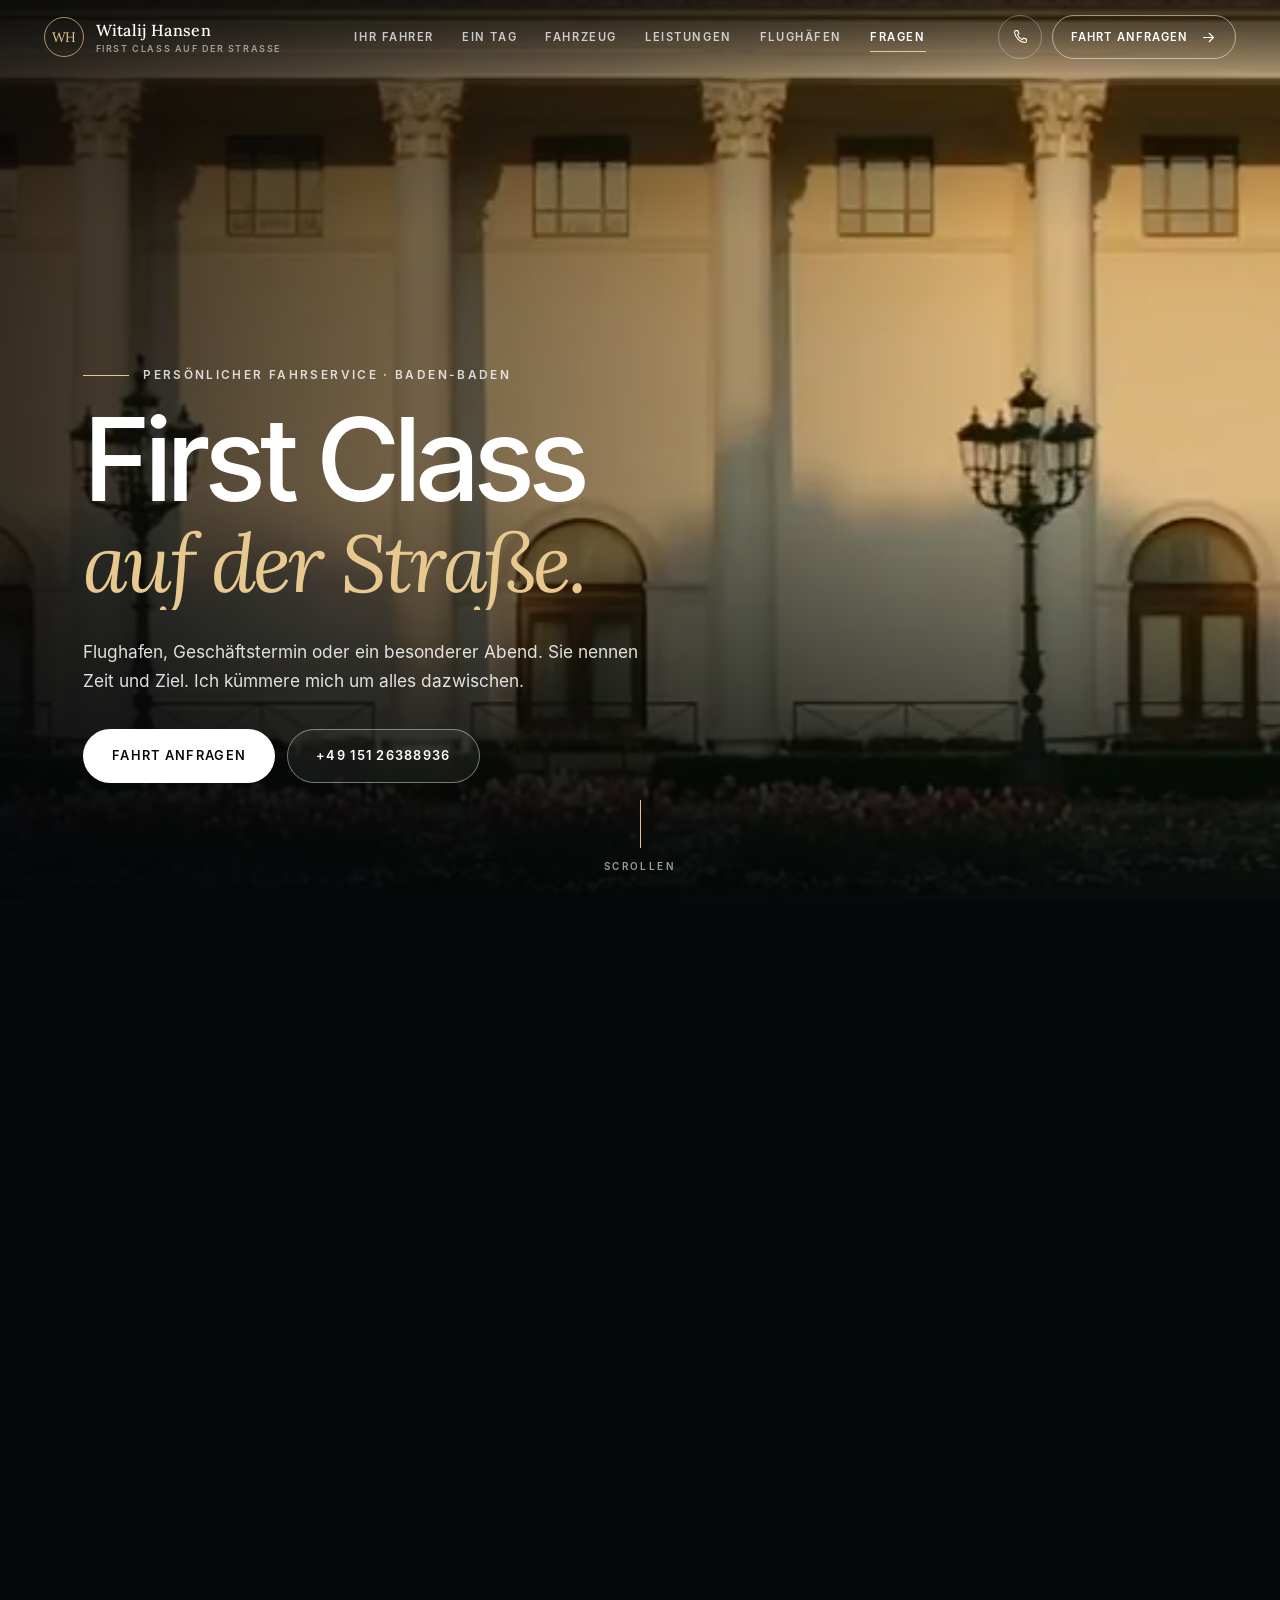
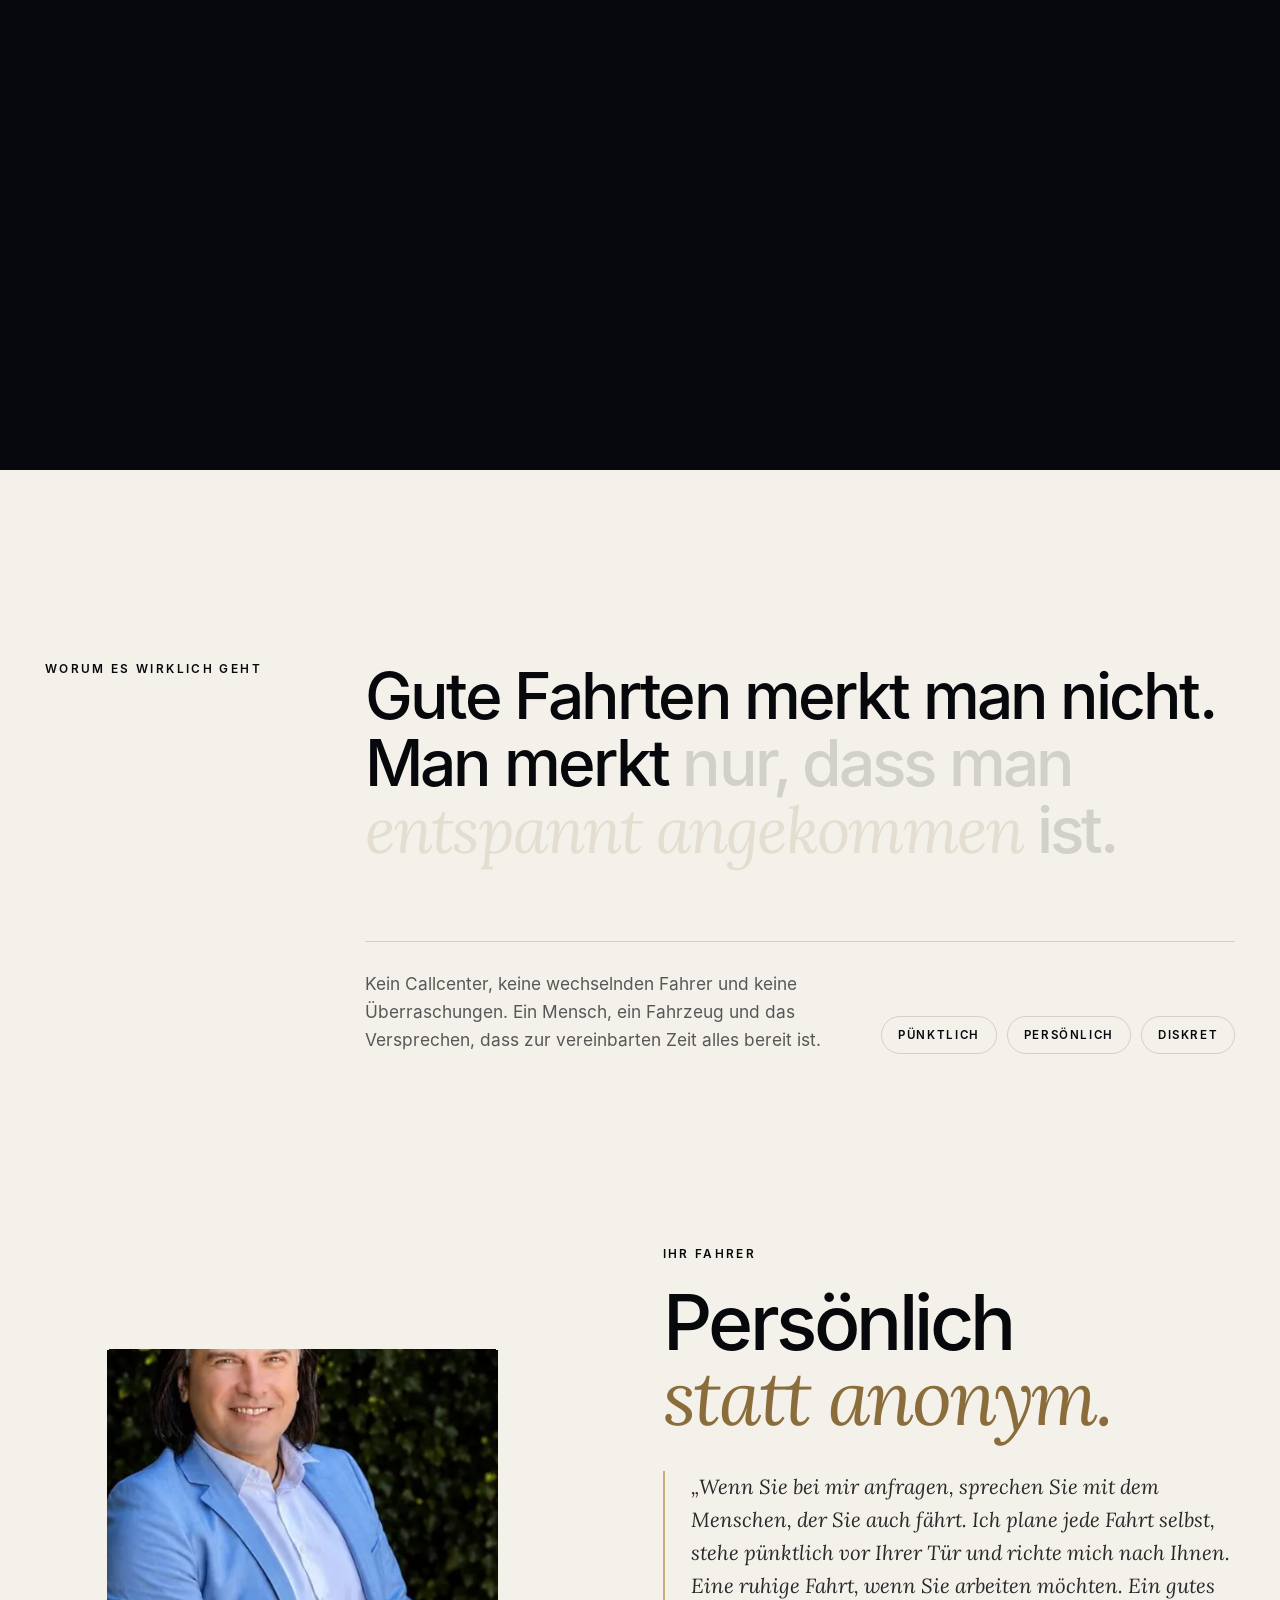
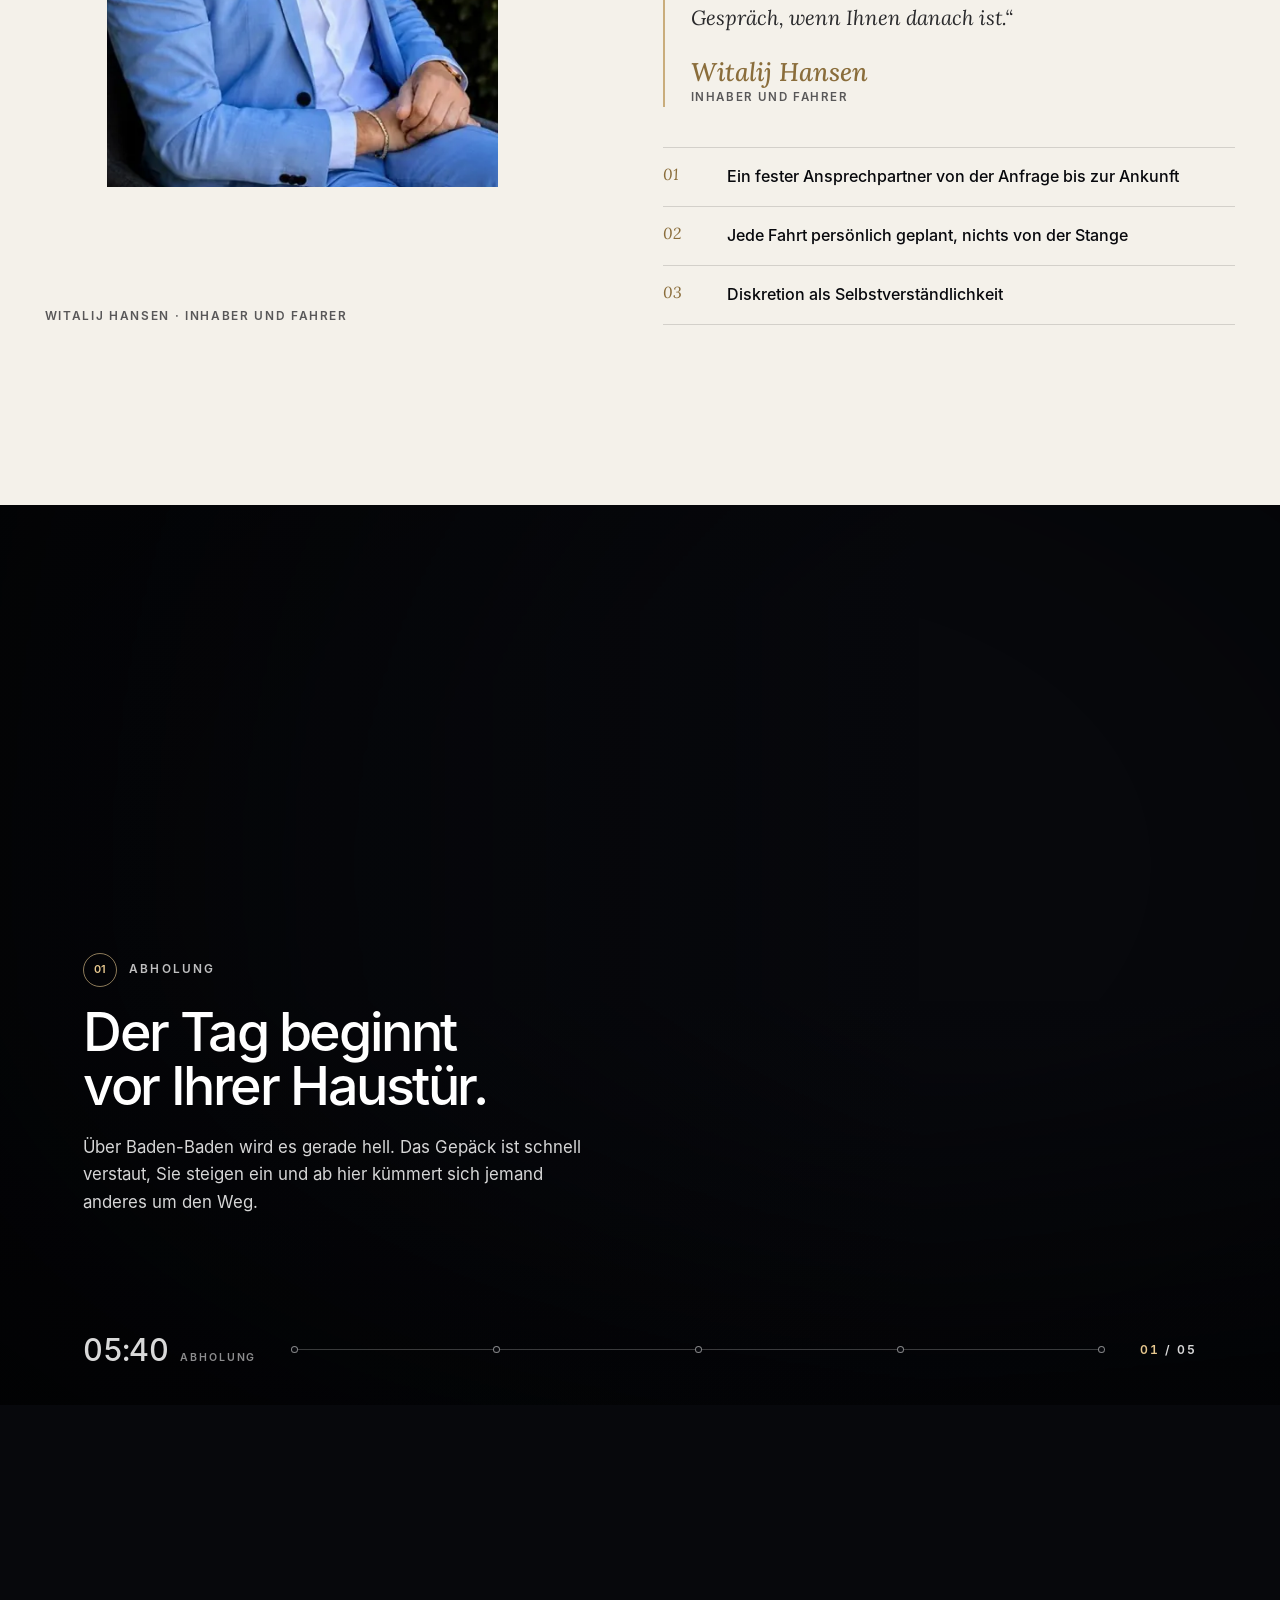
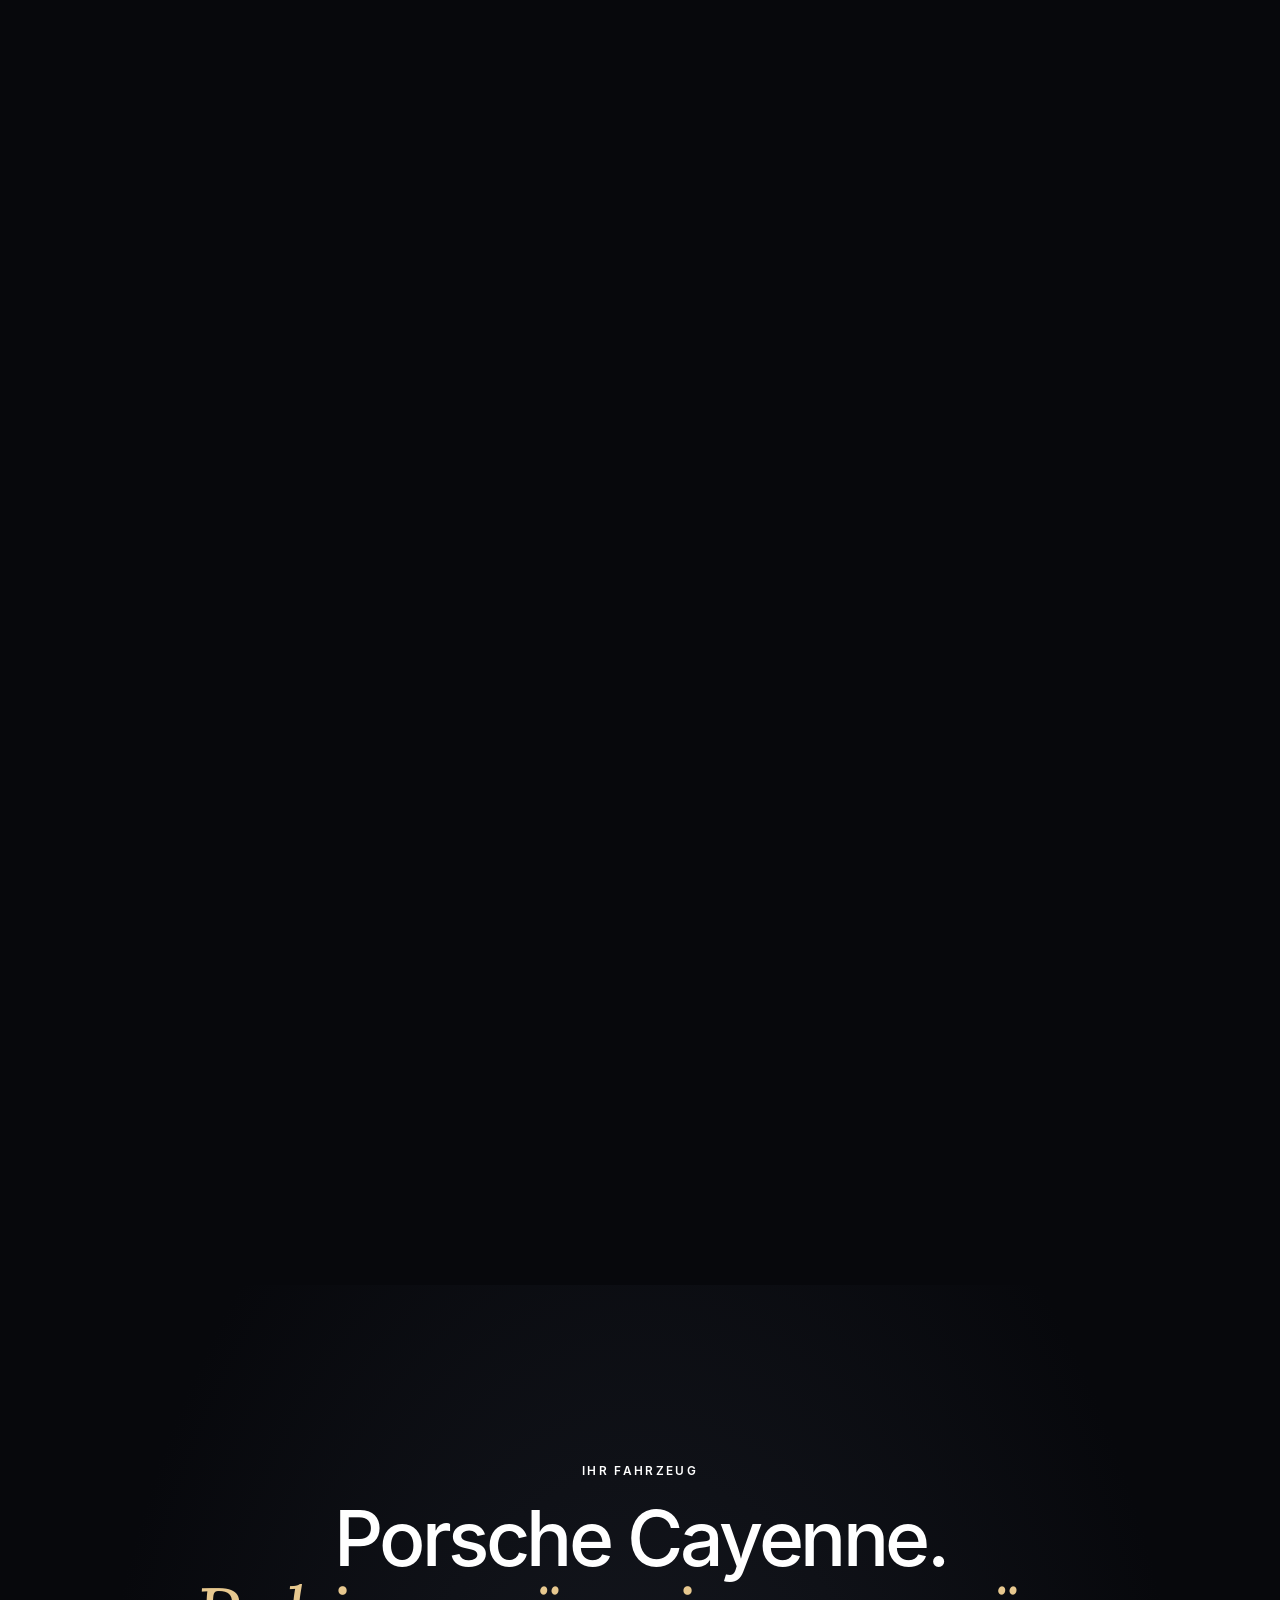
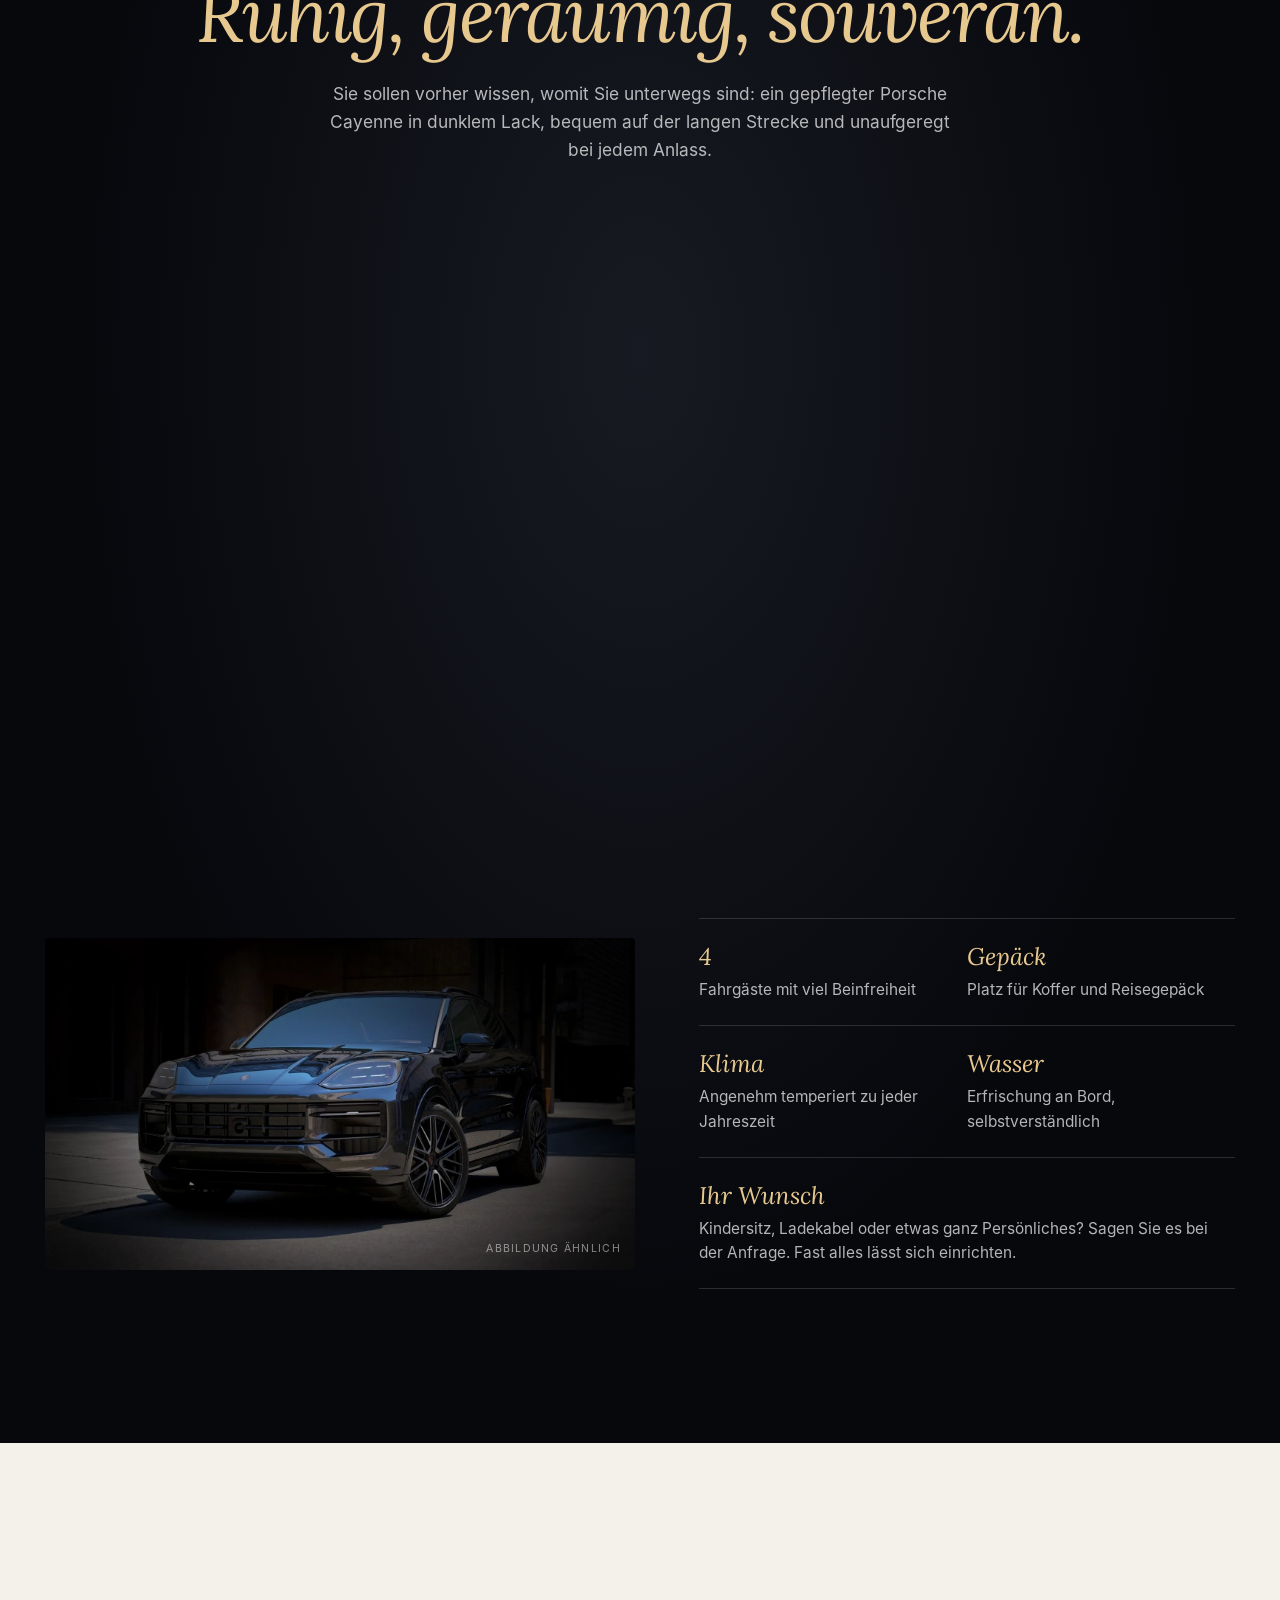
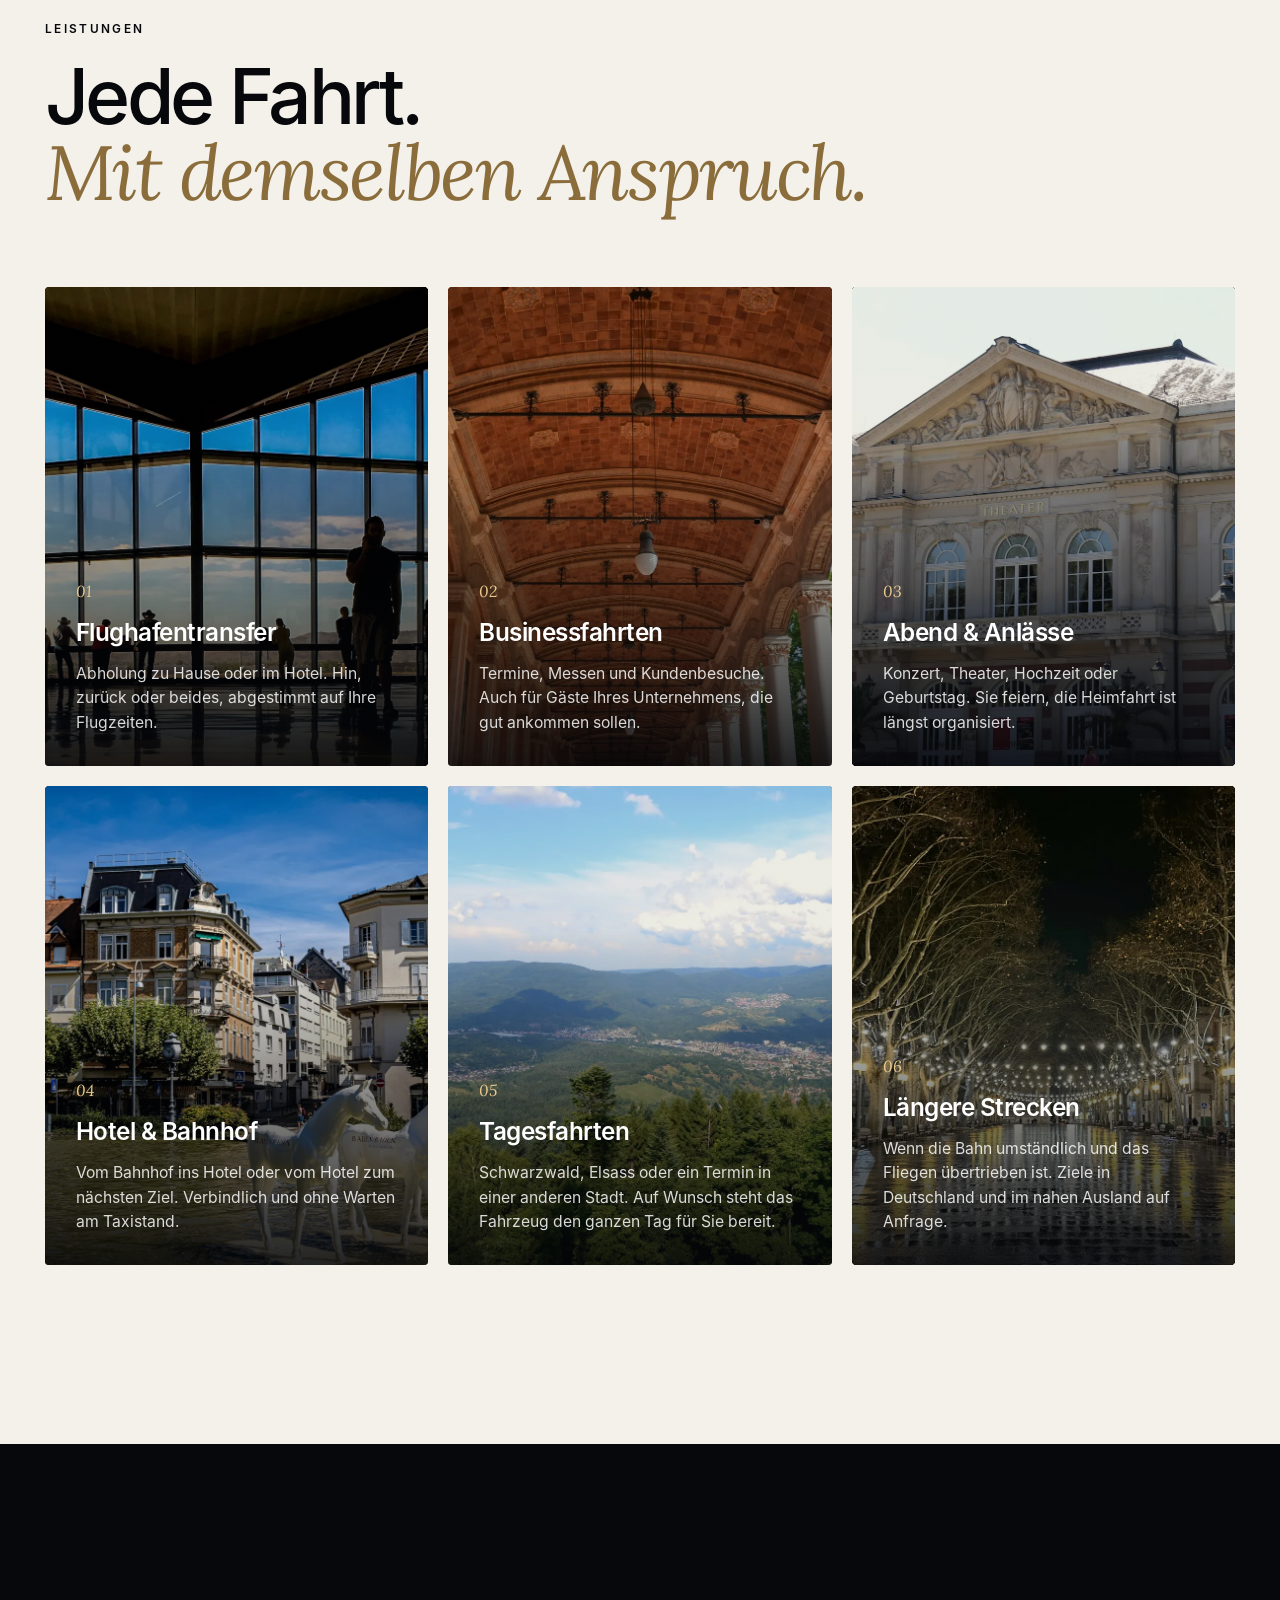
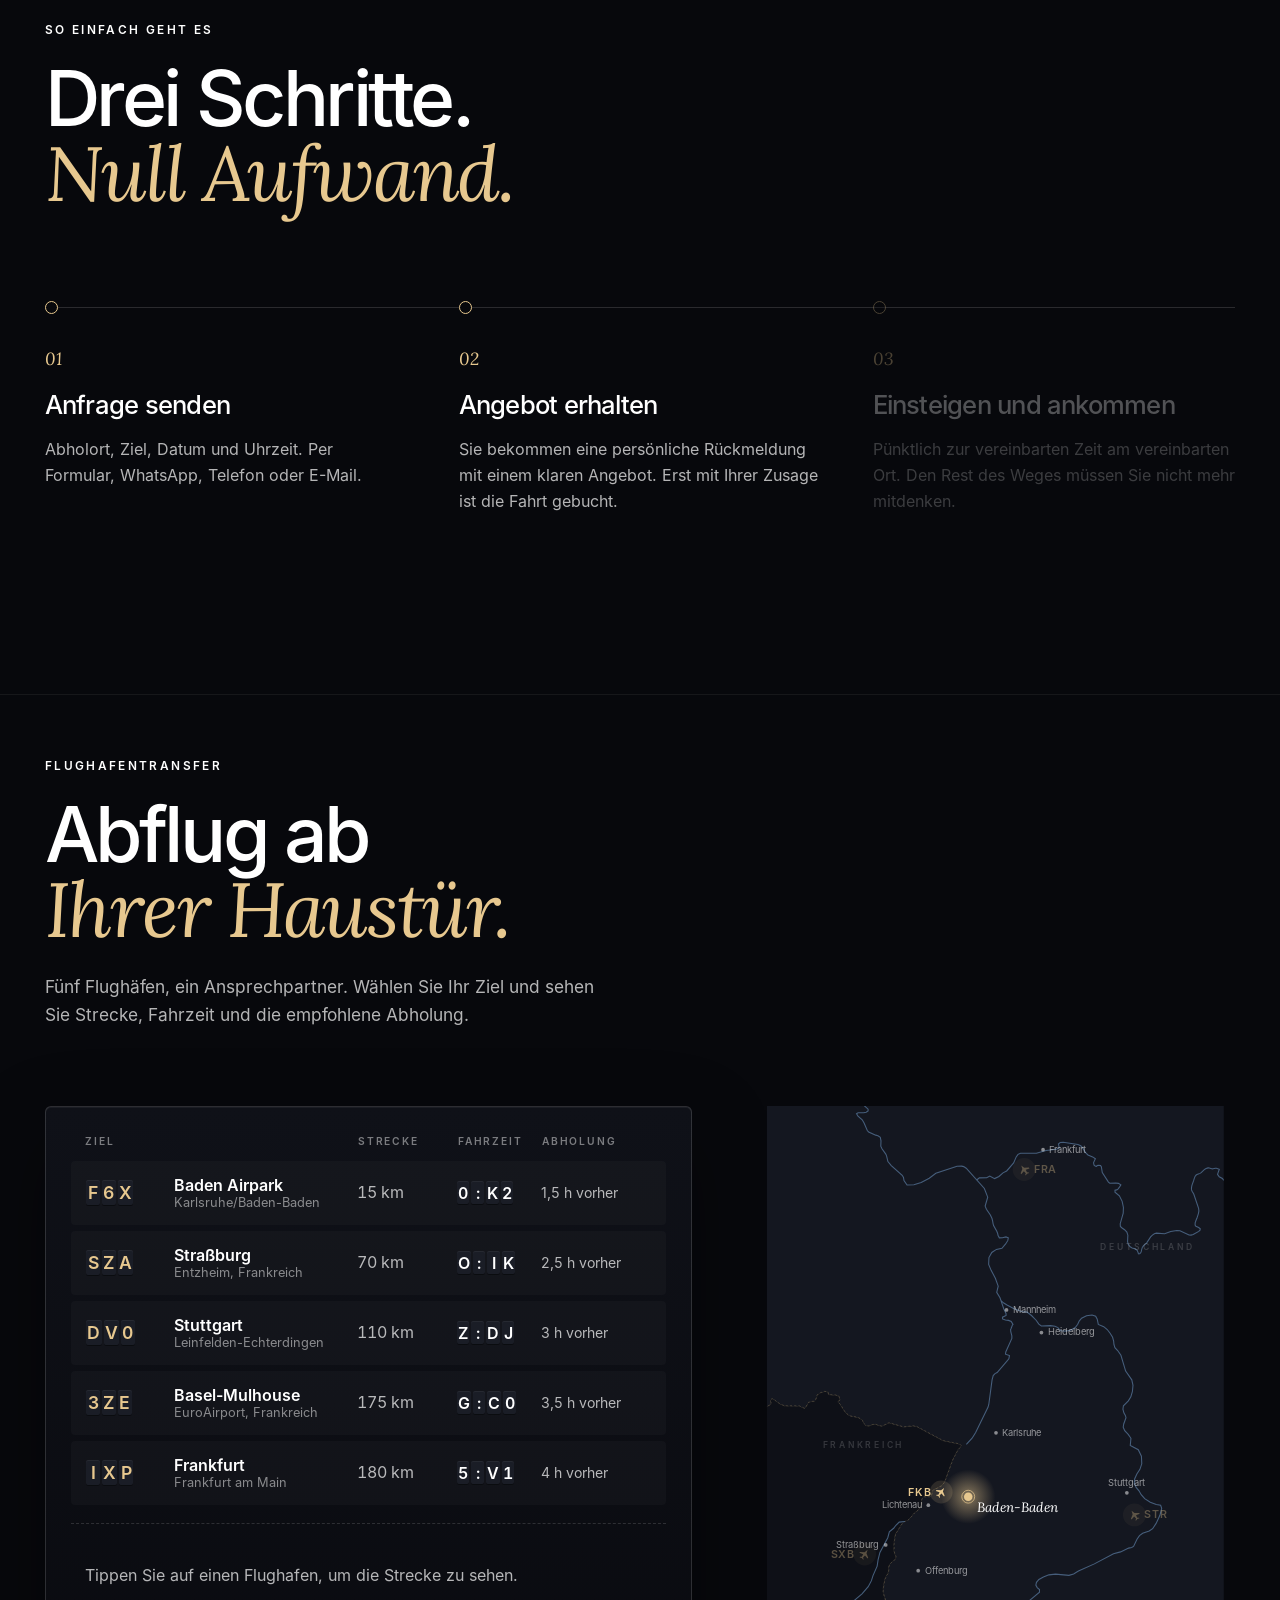
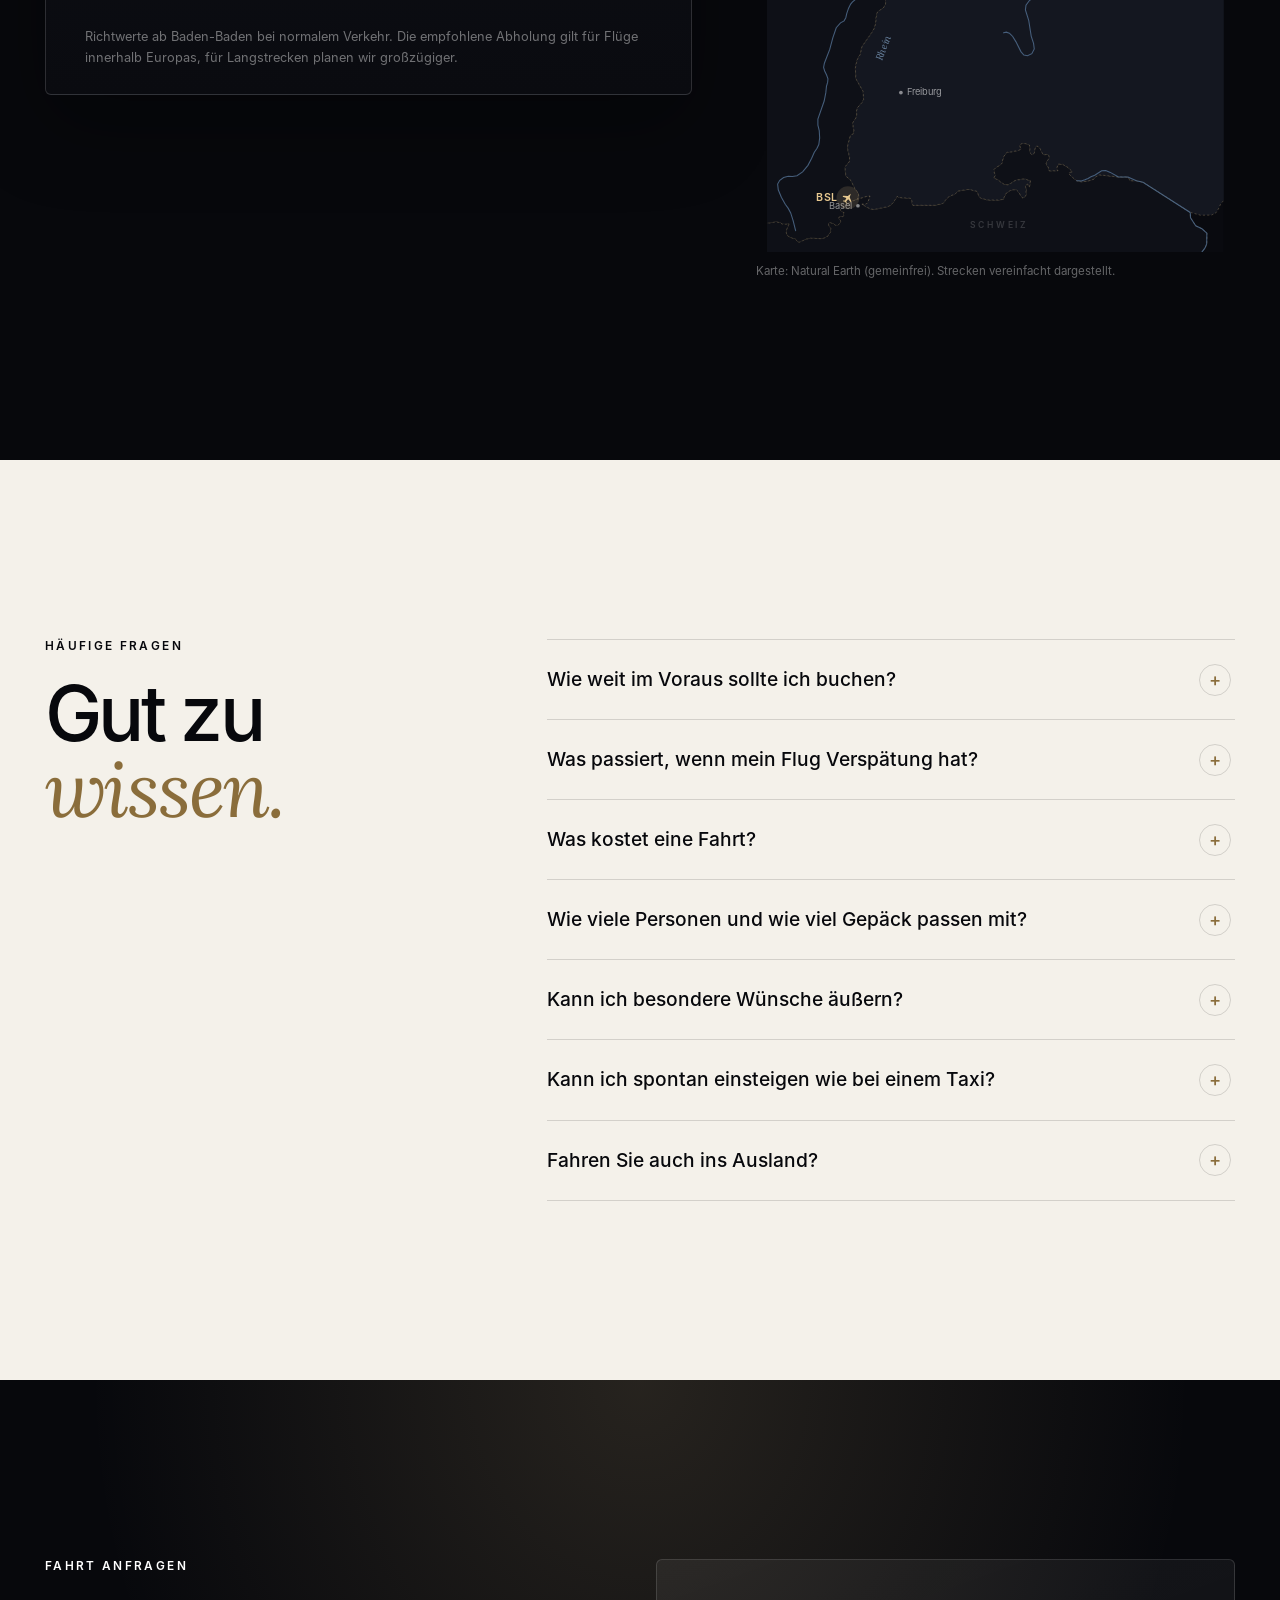
==== v3/index.html @ c36e4041 "Version 3 unter /v3: echte Fotos, Scroll-Videos, Abflugtafel mit Karte Co-Authored-By: Claude Opus 5" ====
<!doctype html>
<html lang="de">
<head>
  <meta charset="utf-8">
  <meta name="viewport" content="width=device-width, initial-scale=1, viewport-fit=cover">
  <title>Fahrservice Baden-Baden | Witalij Hansen · First Class auf der Straße</title>
  <meta name="description" content="Persönlicher Fahrservice rund um Baden-Baden: Flughafentransfer zum Baden Airpark, nach Straßburg, Stuttgart, Basel und Frankfurt, Businessfahrten und Fahrten zu Ihrem Abend. Direkt bei Witalij Hansen anfragen.">
  <meta name="theme-color" content="#07080c">
  <!-- Vor dem offiziellen Start auf "index, follow" umstellen (siehe LIESMICH.md) -->
  <meta name="robots" content="noindex, nofollow">
  <link rel="canonical" href="https://johannseel1985.github.io/first-class-fahrservice/v3/">
  <meta property="og:locale" content="de_DE">
  <meta property="og:type" content="website">
  <meta property="og:title" content="First Class auf der Straße · Fahrservice Baden-Baden">
  <meta property="og:description" content="Flughafentransfer, Businessfahrten und Ihr Abend in Baden-Baden. Persönlich gefahren von Witalij Hansen.">
  <meta property="og:url" content="https://johannseel1985.github.io/first-class-fahrservice/v3/">
  <meta property="og:image" content="https://johannseel1985.github.io/first-class-fahrservice/v3/assets/og-image.jpg">
  <meta property="og:image:width" content="1200">
  <meta property="og:image:height" content="630">
  <meta name="twitter:card" content="summary_large_image">
  <link rel="icon" href="assets/favicon.svg" type="image/svg+xml">
  <link rel="apple-touch-icon" href="assets/apple-touch-icon.png">
  <link rel="preload" href="assets/fonts/inter-Regular.woff" as="font" type="font/woff" crossorigin>
  <link rel="preload" href="assets/fonts/lora-italic.woff" as="font" type="font/woff" crossorigin>
  <link rel="preload" as="image" href="assets/video/kurhaus-poster.webp" media="(min-width: 768px)">
  <link rel="preload" as="image" href="assets/video/kurhaus-poster-m.webp" media="(max-width: 767px)">
  <link rel="stylesheet" href="styles.css">
  <script type="application/ld+json">
  {
    "@context": "https://schema.org",
    "@type": "LocalBusiness",
    "name": "Witalij Hansen · First Class auf der Straße",
    "description": "Persönlicher Fahrservice rund um Baden-Baden: Flughafentransfer, Businessfahrten und Privatfahrten.",
    "url": "https://johannseel1985.github.io/first-class-fahrservice/v3/",
    "telephone": "+4915126388936",
    "email": "info_hansen@gmx.de",
    "image": "https://johannseel1985.github.io/first-class-fahrservice/v3/assets/og-image.jpg",
    "address": {"@type": "PostalAddress", "streetAddress": "Am Feldbach 18", "postalCode": "77839", "addressLocality": "Lichtenau", "addressCountry": "DE"},
    "areaServed": ["Baden-Baden", "Lichtenau", "Bühl", "Rastatt", "Achern", "Karlsruhe", "Offenburg"]
  }
  </script>
</head>
<body>
  <a class="skip-link" href="#main">Direkt zum Inhalt</a>
  <div class="progress" aria-hidden="true"><span></span></div>

  <header class="topbar" id="topbar">
    <a class="brand" href="#top" aria-label="Witalij Hansen, zum Seitenanfang">
      <span class="brand-mark" aria-hidden="true">WH</span>
      <span class="brand-copy"><strong>Witalij Hansen</strong><small>First Class auf der Straße</small></span>
    </a>
    <nav class="nav" id="nav" aria-label="Hauptnavigation">
      <a href="#fahrer">Ihr Fahrer</a>
      <a href="#ein-tag">Ein Tag</a>
      <a href="#fahrzeug">Fahrzeug</a>
      <a href="#leistungen">Leistungen</a>
      <a href="#flughaefen">Flughäfen</a>
      <a href="#fragen">Fragen</a>
      <a class="nav-cta" href="#anfrage">Fahrt anfragen</a>
      <a class="nav-phone" href="tel:+4915126388936">+49 151 26388936</a>
    </nav>
    <div class="topbar-actions">
      <a class="icon-btn" href="tel:+4915126388936" aria-label="Anrufen: +49 151 26388936">
        <svg viewBox="0 0 24 24" aria-hidden="true"><path d="M6.6 3.5h2.6l1.4 4-2 1.3a12 12 0 0 0 6.6 6.6l1.3-2 4 1.4v2.6a2 2 0 0 1-2.2 2A16.5 16.5 0 0 1 4.6 5.7a2 2 0 0 1 2-2.2z"/></svg>
      </a>
      <a class="pill-cta" href="#anfrage"><span>Fahrt anfragen</span><svg viewBox="0 0 24 24" aria-hidden="true"><path d="M5 12h14M13 6l6 6-6 6"/></svg></a>
      <button class="menu-btn" type="button" aria-expanded="false" aria-controls="nav" aria-label="Menü öffnen"><span></span><span></span></button>
    </div>
  </header>

  <main id="main">

    <!-- 1 · HERO: Kurhaus-Film, gesteuert durch den Scroll -->
    <section class="hero" id="top" aria-labelledby="hero-title">
      <div class="hero-stage">
        <div class="media" aria-hidden="true">
          <picture class="media-poster">
            <source media="(max-width: 767px)" srcset="assets/video/kurhaus-poster-m.webp">
            <img src="assets/video/kurhaus-poster.webp" alt="" fetchpriority="high" decoding="async">
          </picture>
          <video class="scrub" muted playsinline preload="auto" data-src="assets/video/kurhaus.mp4" data-src-m="assets/video/kurhaus-m.mp4"></video>
        </div>
        <div class="hero-shade" aria-hidden="true"></div>

        <div class="hero-copy">
          <p class="eyebrow"><span class="rule"></span>Persönlicher Fahrservice · Baden-Baden</p>
          <h1 id="hero-title">
            <span class="line"><span>First Class</span></span>
            <span class="line line-serif"><span>auf der Straße.</span></span>
          </h1>
          <p class="hero-lead">Flughafen, Geschäftstermin oder ein besonderer Abend. Sie nennen Zeit und Ziel. Ich kümmere mich um alles dazwischen.</p>
          <div class="hero-actions">
            <a class="btn btn-solid" href="#anfrage">Fahrt anfragen</a>
            <a class="btn btn-ghost" href="tel:+4915126388936">+49 151 26388936</a>
          </div>
        </div>

        <p class="hero-beat" aria-hidden="true"><small>Baden-Baden · 20:15 Uhr</small><span>Ihr Abend beginnt dort,<br><em>wo der Weg schon geregelt ist.</em></span></p>
        <p class="place-tag" aria-hidden="true"><span></span>Kurhaus Baden-Baden</p>
        <div class="scroll-hint" aria-hidden="true"><i></i><span>Scrollen</span></div>
      </div>
    </section>

    <!-- 2 · HALTUNG -->
    <section class="statement light" aria-label="Unsere Haltung">
      <div class="shell statement-grid">
        <p class="kicker reveal">Worum es wirklich geht</p>
        <div>
          <p class="display words" data-words>Gute Fahrten merkt man nicht. Man merkt nur, dass man <em>entspannt angekommen</em> ist.</p>
          <div class="statement-foot reveal">
            <p>Kein Callcenter, keine wechselnden Fahrer und keine Überraschungen. Ein Mensch, ein Fahrzeug und das Versprechen, dass zur vereinbarten Zeit alles bereit ist.</p>
            <ul class="chips" aria-label="Unsere Werte"><li>Pünktlich</li><li>Persönlich</li><li>Diskret</li></ul>
          </div>
        </div>
      </div>
    </section>

    <!-- 3 · IHR FAHRER -->
    <section class="driver light" id="fahrer" aria-labelledby="driver-title">
      <div class="shell driver-grid">
        <figure class="portrait">
          <div class="portrait-frame" data-portrait>
            <img src="assets/witalij-hansen.webp" srcset="assets/witalij-hansen-700.webp 700w, assets/witalij-hansen.webp 1100w" sizes="(max-width: 860px) 92vw, 44vw" width="1100" height="1470" alt="Witalij Hansen im hellblauen Anzug, lächelnd auf einem Sessel" loading="lazy" decoding="async">
          </div>
          <figcaption>Witalij Hansen · Inhaber und Fahrer</figcaption>
        </figure>
        <div class="driver-copy">
          <p class="kicker reveal">Ihr Fahrer</p>
          <h2 class="display reveal" id="driver-title">Persönlich<br><em>statt anonym.</em></h2>
          <blockquote class="letter reveal">
            <p>„Wenn Sie bei mir anfragen, sprechen Sie mit dem Menschen, der Sie auch fährt. Ich plane jede Fahrt selbst, stehe pünktlich vor Ihrer Tür und richte mich nach Ihnen. Eine ruhige Fahrt, wenn Sie arbeiten möchten. Ein gutes Gespräch, wenn Ihnen danach ist.“</p>
            <footer><span class="signature">Witalij Hansen</span><small>Inhaber und Fahrer</small></footer>
          </blockquote>
          <dl class="principles reveal">
            <div><dt>01</dt><dd>Ein fester Ansprechpartner von der Anfrage bis zur Ankunft</dd></div>
            <div><dt>02</dt><dd>Jede Fahrt persönlich geplant, nichts von der Stange</dd></div>
            <div><dt>03</dt><dd>Diskretion als Selbstverständlichkeit</dd></div>
          </dl>
        </div>
      </div>
    </section>

    <!-- 4 · EIN TAG: Timeline-Film -->
    <section class="film" id="ein-tag" aria-labelledby="film-title">
      <h2 class="sr-only" id="film-title">Ein Tag mit First Class auf der Straße</h2>
      <div class="film-stage">
        <div class="film-scenes" aria-hidden="true">
          <div class="scene" data-scene="0">
            <picture class="kb"><source media="(max-width: 767px)" srcset="assets/img/merkur-morgen-m.webp"><img src="assets/img/merkur-morgen-d.webp" alt="" loading="lazy" decoding="async"></picture>
          </div>
          <div class="scene" data-scene="1">
            <div class="media">
              <picture class="media-poster"><source media="(max-width: 767px)" srcset="assets/video/flughafen-poster-m.webp"><img src="assets/video/flughafen-poster.webp" alt="" loading="lazy" decoding="async"></picture>
              <video class="scrub" muted playsinline preload="none" data-src="assets/video/flughafen.mp4" data-src-m="assets/video/flughafen-m.mp4"></video>
            </div>
          </div>
          <div class="scene" data-scene="2">
            <div class="media">
              <picture class="media-poster"><source media="(max-width: 767px)" srcset="assets/video/trinkhalle-poster-m.webp"><img src="assets/video/trinkhalle-poster.webp" alt="" loading="lazy" decoding="async"></picture>
              <video class="scrub" muted playsinline preload="none" data-src="assets/video/trinkhalle.mp4" data-src-m="assets/video/trinkhalle-m.mp4"></video>
            </div>
          </div>
          <div class="scene" data-scene="3">
            <picture class="kb"><source media="(max-width: 767px)" srcset="assets/img/allee-abend-m.webp"><img src="assets/img/allee-abend-d.webp" alt="" loading="lazy" decoding="async"></picture>
          </div>
          <div class="scene" data-scene="4">
            <picture class="kb"><source media="(max-width: 767px)" srcset="assets/img/heimweg-nacht-m.webp"><img src="assets/img/heimweg-nacht-d.webp" alt="" loading="lazy" decoding="async"></picture>
          </div>
        </div>
        <div class="film-shade" aria-hidden="true"></div>
        <div class="bars" aria-hidden="true"><i></i><i></i></div>

        <div class="captions">
          <article class="caption" data-caption="0">
            <p class="caption-kicker"><span>01</span>Abholung</p>
            <h3>Der Tag beginnt vor Ihrer Haustür.</h3>
            <p>Über Baden-Baden wird es gerade hell. Das Gepäck ist schnell verstaut, Sie steigen ein und ab hier kümmert sich jemand anderes um den Weg.</p>
          </article>
          <article class="caption" data-caption="1">
            <p class="caption-kicker"><span>02</span>Flughafentransfer</p>
            <h3>Rechtzeitig am Terminal. Ohne Hektik.</h3>
            <p>Baden Airpark, Straßburg, Stuttgart, Basel oder Frankfurt. Die Abfahrt wird von Ihrer Flugzeit aus rückwärts geplant, damit am Ende Zeit bleibt statt Stress.</p>
            <a class="text-link" href="#flughaefen">Zu den Flughäfen <span aria-hidden="true">↗</span></a>
          </article>
          <article class="caption" data-caption="2">
            <p class="caption-kicker"><span>03</span>Businessfahrten</p>
            <h3>Einsteigen. Durchatmen. Vorbereitet ankommen.</h3>
            <p>Zum Meeting, zur Messe oder zum Kunden. Eine ruhige Fahrt mit Raum für das letzte Telefonat und einem Auftritt, der zu Ihrem Termin passt.</p>
          </article>
          <article class="caption" data-caption="3">
            <p class="caption-kicker"><span>04</span>Abend &amp; Anlässe</p>
            <h3>Ihr Abend endet so entspannt, wie er begonnen hat.</h3>
            <p>Festspielhaus, Restaurant oder ein Fest unter Freunden. Sie genießen den Abend und wissen schon vorher, wer Sie später nach Hause bringt.</p>
          </article>
          <article class="caption caption-end" data-caption="4">
            <p class="caption-kicker"><span>05</span>Angekommen</p>
            <h3>Nicht das Auto ist First Class. <em>Sondern das Gefühl, dass alles geregelt war.</em></h3>
            <a class="text-link" href="#anfrage">Ihre Fahrt anfragen <span aria-hidden="true">↗</span></a>
          </article>
        </div>

        <div class="hud" aria-hidden="true">
          <div class="hud-time"><span class="hud-clock">05:40</span><small class="hud-label">Abholung</small></div>
          <div class="hud-track"><span class="hud-fill"></span><i style="--x:0"></i><i style="--x:.25"></i><i style="--x:.5"></i><i style="--x:.75"></i><i style="--x:1"></i></div>
          <div class="hud-count"><span class="hud-index">01</span> / 05</div>
        </div>
      </div>
    </section>

    <!-- 5 · FAHRZEUG -->
    <section class="vehicle" id="fahrzeug" aria-labelledby="vehicle-title">
      <div class="shell vehicle-head">
        <p class="kicker reveal">Ihr Fahrzeug</p>
        <h2 class="display reveal" id="vehicle-title">Porsche Cayenne.<br><em>Ruhig, geräumig, souverän.</em></h2>
        <p class="vehicle-lead reveal">Sie sollen vorher wissen, womit Sie unterwegs sind: ein gepflegter Porsche Cayenne in dunklem Lack, bequem auf der langen Strecke und unaufgeregt bei jedem Anlass.</p>
      </div>
      <div class="vehicle-stage" data-drive>
        <picture><source media="(max-width: 767px)" srcset="assets/img/fahrzeug-seite-m.webp"><img src="assets/img/fahrzeug-seite.webp" width="2000" height="1000" alt="Porsche Cayenne in dunklem Lack, Seitenansicht" loading="lazy" decoding="async"></picture>
      </div>
      <div class="shell vehicle-grid">
        <figure class="vehicle-photo reveal">
          <img src="assets/img/fahrzeug-front.webp" width="1600" height="900" alt="Porsche Cayenne, Frontansicht schräg von vorne" loading="lazy" decoding="async">
          <figcaption>Abbildung ähnlich</figcaption>
        </figure>
        <ul class="specs" aria-label="Ausstattung">
          <li class="reveal"><strong>4</strong><span>Fahrgäste mit viel Beinfreiheit</span></li>
          <li class="reveal"><strong>Gepäck</strong><span>Platz für Koffer und Reisegepäck</span></li>
          <li class="reveal"><strong>Klima</strong><span>Angenehm temperiert zu jeder Jahreszeit</span></li>
          <li class="reveal"><strong>Wasser</strong><span>Erfrischung an Bord, selbstverständlich</span></li>
          <li class="reveal specs-wide"><strong>Ihr Wunsch</strong><span>Kindersitz, Ladekabel oder etwas ganz Persönliches? Sagen Sie es bei der Anfrage. Fast alles lässt sich einrichten.</span></li>
        </ul>
      </div>
    </section>

    <!-- 6 · LEISTUNGEN -->
    <section class="services light" id="leistungen" aria-labelledby="services-title">
      <div class="shell services-head">
        <p class="kicker reveal">Leistungen</p>
        <h2 class="display reveal" id="services-title">Jede Fahrt.<br><em>Mit demselben Anspruch.</em></h2>
      </div>
      <div class="cards" role="list">
        <article class="card" role="listitem">
          <div class="card-media"><img src="assets/img/card-flughafen-terminal.webp" alt="" loading="lazy" decoding="async"></div>
          <div class="card-body"><span class="card-num">01</span><h3>Flughafentransfer</h3><p>Abholung zu Hause oder im Hotel. Hin, zurück oder beides, abgestimmt auf Ihre Flugzeiten.</p></div>
        </article>
        <article class="card" role="listitem">
          <div class="card-media"><img src="assets/img/card-trinkhalle-kolonnade.webp" alt="" loading="lazy" decoding="async"></div>
          <div class="card-body"><span class="card-num">02</span><h3>Businessfahrten</h3><p>Termine, Messen und Kundenbesuche. Auch für Gäste Ihres Unternehmens, die gut ankommen sollen.</p></div>
        </article>
        <article class="card" role="listitem">
          <div class="card-media"><img src="assets/img/card-theater-baden-baden.webp" alt="" loading="lazy" decoding="async"></div>
          <div class="card-body"><span class="card-num">03</span><h3>Abend &amp; Anlässe</h3><p>Konzert, Theater, Hochzeit oder Geburtstag. Sie feiern, die Heimfahrt ist längst organisiert.</p></div>
        </article>
        <article class="card" role="listitem">
          <div class="card-media"><img src="assets/img/card-leopoldsplatz-brunnen.webp" alt="" loading="lazy" decoding="async"></div>
          <div class="card-body"><span class="card-num">04</span><h3>Hotel &amp; Bahnhof</h3><p>Vom Bahnhof ins Hotel oder vom Hotel zum nächsten Ziel. Verbindlich und ohne Warten am Taxistand.</p></div>
        </article>
        <article class="card" role="listitem">
          <div class="card-media"><img src="assets/img/card-blick-schwarzwald.webp" alt="" loading="lazy" decoding="async"></div>
          <div class="card-body"><span class="card-num">05</span><h3>Tagesfahrten</h3><p>Schwarzwald, Elsass oder ein Termin in einer anderen Stadt. Auf Wunsch steht das Fahrzeug den ganzen Tag für Sie bereit.</p></div>
        </article>
        <article class="card" role="listitem">
          <div class="card-media"><img src="assets/img/card-allee-abend.webp" alt="" loading="lazy" decoding="async"></div>
          <div class="card-body"><span class="card-num">06</span><h3>Längere Strecken</h3><p>Wenn die Bahn umständlich und das Fliegen übertrieben ist. Ziele in Deutschland und im nahen Ausland auf Anfrage.</p></div>
        </article>
      </div>
      <p class="cards-hint" aria-hidden="true">Wischen für mehr <span>→</span></p>
    </section>

    <!-- 7 · DREI SCHRITTE -->
    <section class="process" aria-labelledby="process-title">
      <div class="shell process-grid">
        <div>
          <p class="kicker reveal">So einfach geht es</p>
          <h2 class="display reveal" id="process-title">Drei Schritte.<br><em>Null Aufwand.</em></h2>
        </div>
        <ol class="steps" data-steps>
          <span class="steps-line" aria-hidden="true"><span></span></span>
          <li class="step"><span class="step-dot" aria-hidden="true"></span><p class="step-num">01</p><h3>Anfrage senden</h3><p>Abholort, Ziel, Datum und Uhrzeit. Per Formular, WhatsApp, Telefon oder E-Mail.</p></li>
          <li class="step"><span class="step-dot" aria-hidden="true"></span><p class="step-num">02</p><h3>Angebot erhalten</h3><p>Sie bekommen eine persönliche Rückmeldung mit einem klaren Angebot. Erst mit Ihrer Zusage ist die Fahrt gebucht.</p></li>
          <li class="step"><span class="step-dot" aria-hidden="true"></span><p class="step-num">03</p><h3>Einsteigen und ankommen</h3><p>Pünktlich zur vereinbarten Zeit am vereinbarten Ort. Den Rest des Weges müssen Sie nicht mehr mitdenken.</p></li>
        </ol>
      </div>
    </section>

    <!-- 8 · FLUGHÄFEN: Abflugtafel + Karte -->
    <section class="airports" id="flughaefen" aria-labelledby="airports-title">
      <div class="shell airports-head">
        <p class="kicker reveal">Flughafentransfer</p>
        <h2 class="display reveal" id="airports-title">Abflug ab<br><em>Ihrer Haustür.</em></h2>
        <p class="airports-lead reveal">Fünf Flughäfen, ein Ansprechpartner. Wählen Sie Ihr Ziel und sehen Sie Strecke, Fahrzeit und die empfohlene Abholung.</p>
      </div>
      <div class="shell airports-grid">
        <div class="board" data-board>
          <div class="board-head" aria-hidden="true">
            <span>Ziel</span><span>Strecke</span><span>Fahrzeit</span><span>Abholung</span>
          </div>
          <ul class="board-rows" role="list">
            <li><button class="row" type="button" data-route="fkb" data-name="Flughafen Karlsruhe/Baden-Baden (FKB)" aria-pressed="false">
              <span class="code flap" data-flap="FKB">FKB</span>
              <span class="dest"><strong>Baden Airpark</strong><small>Karlsruhe/Baden-Baden</small></span>
              <span class="km">15 km</span><span class="time flap" data-flap="0:15">0:15</span><span class="pick">1,5 h vorher</span>
            </button></li>
            <li><button class="row" type="button" data-route="sxb" data-name="Flughafen Straßburg-Entzheim (SXB)" aria-pressed="false">
              <span class="code flap" data-flap="SXB">SXB</span>
              <span class="dest"><strong>Straßburg</strong><small>Entzheim, Frankreich</small></span>
              <span class="km">70 km</span><span class="time flap" data-flap="0:55">0:55</span><span class="pick">2,5 h vorher</span>
            </button></li>
            <li><button class="row" type="button" data-route="str" data-name="Flughafen Stuttgart (STR)" aria-pressed="false">
              <span class="code flap" data-flap="STR">STR</span>
              <span class="dest"><strong>Stuttgart</strong><small>Leinfelden-Echterdingen</small></span>
              <span class="km">110 km</span><span class="time flap" data-flap="1:15">1:15</span><span class="pick">3 h vorher</span>
            </button></li>
            <li><button class="row" type="button" data-route="bsl" data-name="EuroAirport Basel-Mulhouse (BSL)" aria-pressed="false">
              <span class="code flap" data-flap="BSL">BSL</span>
              <span class="dest"><strong>Basel-Mulhouse</strong><small>EuroAirport, Frankreich</small></span>
              <span class="km">175 km</span><span class="time flap" data-flap="1:45">1:45</span><span class="pick">3,5 h vorher</span>
            </button></li>
            <li><button class="row" type="button" data-route="fra" data-name="Flughafen Frankfurt (FRA)" aria-pressed="false">
              <span class="code flap" data-flap="FRA">FRA</span>
              <span class="dest"><strong>Frankfurt</strong><small>Frankfurt am Main</small></span>
              <span class="km">180 km</span><span class="time flap" data-flap="1:50">1:50</span><span class="pick">4 h vorher</span>
            </button></li>
          </ul>
          <div class="board-detail" aria-live="polite">
            <p class="board-detail-text">Tippen Sie auf einen Flughafen, um die Strecke zu sehen.</p>
            <a class="btn btn-solid board-cta" href="#anfrage" data-board-cta hidden>Transfer anfragen</a>
          </div>
          <p class="fine">Richtwerte ab Baden-Baden bei normalem Verkehr. Die empfohlene Abholung gilt für Flüge innerhalb Europas, für Langstrecken planen wir großzügiger.</p>
        </div>
        <figure class="map">
          <svg class="map-svg" viewBox="0 0 640 1045" role="img" aria-labelledby="mapTitle mapDesc"><title id="mapTitle">Karte der Region mit Fahrstrecken ab Baden-Baden</title><desc id="mapDesc">Strecken zu den Flughäfen Baden Airpark, Straßburg, Stuttgart, Basel-Mulhouse und Frankfurt. Grenzen und Flüsse nach Natural Earth.</desc><defs><clipPath id="mapClip"><rect width="100%" height="100%" rx="0"/></clipPath><radialGradient id="homeGlow"><stop offset="0" stop-color="#e7c88f" stop-opacity=".55"/><stop offset="1" stop-color="#e7c88f" stop-opacity="0"/></radialGradient></defs><g clip-path="url(#mapClip)"><rect width="640" height="1045" class="map-sea"/><path class="map-land map-fr" d="M-1073.4 -290.9 L-1069.7 -282.6 L-1067.4 -266.7 L-1065.0 -259.8 L-1056.5 -250.8 L-1052.8 -245.4 L-1052.1 -238.2 L-1053.4 -236.0 L-1058.9 -230.8 L-1060.3 -227.5 L-1055.6 -211.7 L-1055.9 -209.3 L-1057.7 -205.3 L-1058.0 -203.7 L-1057.2 -202.4 L-1054.3 -201.0 L-1053.3 -199.9 L-1051.2 -195.3 L-1050.0 -193.3 L-1048.2 -192.5 L-1044.8 -191.8 L-1042.8 -191.7 L-1038.4 -192.3 L-1036.2 -192.1 L-1033.0 -190.5 L-1031.8 -188.4 L-1031.1 -186.0 L-1029.5 -183.3 L-1020.7 -175.1 L-1019.4 -172.8 L-1016.2 -165.5 L-1014.9 -163.3 L-1010.6 -159.7 L-991.6 -151.3 L-990.5 -150.8 L-986.8 -150.1 L-983.7 -152.4 L-976.5 -164.3 L-972.2 -168.8 L-966.8 -172.1 L-954.4 -175.9 L-935.5 -181.6 L-929.4 -179.8 L-925.3 -176.1 L-921.4 -169.3 L-918.1 -163.6 L-915.2 -156.7 L-913.3 -154.6 L-910.0 -154.2 L-906.8 -153.2 L-904.9 -149.8 L-902.2 -141.2 L-905.5 -135.2 L-903.6 -124.8 L-897.3 -104.5 L-897.0 -93.0 L-895.8 -89.0 L-892.0 -84.3 L-888.9 -81.9 L-878.6 -76.7 L-874.4 -75.6 L-868.7 -76.2 L-858.3 -79.9 L-855.1 -82.3 L-852.7 -84.6 L-850.3 -86.1 L-846.9 -86.4 L-843.5 -85.4 L-842.0 -83.5 L-842.3 -80.6 L-844.6 -76.6 L-841.7 -74.5 L-826.4 -74.4 L-821.0 -73.3 L-815.8 -70.8 L-811.1 -66.4 L-807.3 -59.6 L-805.3 -45.7 L-805.2 -28.9 L-803.1 -14.2 L-794.8 -6.6 L-793.9 -8.9 L-793.2 -8.8 L-792.1 -9.5 L-791.4 -10.6 L-790.4 -13.6 L-786.1 -20.6 L-784.2 -22.7 L-781.0 -23.9 L-770.7 -24.7 L-760.8 -23.5 L-755.9 -21.1 L-751.9 -18.3 L-747.6 -16.3 L-742.3 -16.4 L-727.2 -22.6 L-722.2 -23.1 L-717.6 -20.9 L-709.7 -12.4 L-704.7 -9.6 L-699.8 -5.3 L-693.3 8.2 L-688.9 10.2 L-687.2 8.6 L-687.5 6.1 L-687.3 3.8 L-684.4 2.5 L-682.2 3.3 L-679.1 5.2 L-676.1 7.8 L-674.7 10.1 L-675.2 13.9 L-677.6 16.5 L-683.2 20.7 L-685.7 24.2 L-686.8 27.2 L-688.0 33.7 L-692.6 48.2 L-693.1 54.7 L-689.8 56.4 L-685.1 54.3 L-682.5 53.9 L-680.2 55.0 L-676.2 70.6 L-674.8 74.0 L-673.1 76.8 L-673.2 79.2 L-678.9 82.0 L-684.4 85.8 L-688.7 89.8 L-690.4 91.8 L-691.6 94.5 L-692.6 98.8 L-691.5 99.2 L-690.2 104.8 L-689.9 110.0 L-691.6 109.9 L-678.5 116.9 L-675.3 117.8 L-671.8 117.3 L-657.2 115.2 L-621.6 124.8 L-619.8 125.3 L-612.8 124.1 L-579.7 108.0 L-569.9 106.4 L-567.3 104.8 L-565.1 100.7 L-563.5 95.0 L-561.6 83.5 L-561.9 81.0 L-562.8 79.2 L-563.3 77.0 L-562.7 73.5 L-561.3 70.6 L-536.0 45.6 L-529.6 42.7 L-528.6 48.1 L-525.9 49.2 L-518.5 47.7 L-516.3 50.5 L-516.6 56.8 L-517.9 64.3 L-518.4 70.6 L-521.0 67.9 L-522.4 68.2 L-526.9 77.8 L-527.1 81.0 L-526.8 84.0 L-527.0 87.9 L-536.1 110.1 L-537.1 115.9 L-534.0 120.9 L-522.8 125.5 L-519.1 132.1 L-518.6 136.8 L-519.3 139.9 L-520.5 142.9 L-521.7 147.3 L-522.5 149.2 L-524.6 151.6 L-525.1 153.8 L-524.6 155.6 L-522.2 159.4 L-521.7 161.5 L-521.7 175.0 L-519.6 177.7 L-513.4 178.6 L-508.1 177.8 L-497.8 174.2 L-493.4 174.0 L-488.5 176.3 L-479.7 184.9 L-475.0 187.5 L-466.5 189.9 L-463.7 192.6 L-453.6 207.0 L-450.1 210.4 L-445.8 213.5 L-440.3 215.1 L-429.6 212.2 L-424.5 212.0 L-419.5 216.9 L-414.9 222.4 L-413.3 227.8 L-414.4 229.1 L-416.3 230.3 L-417.0 235.4 L-416.5 238.8 L-415.3 240.2 L-411.4 240.9 L-409.7 240.4 L-408.4 238.6 L-407.4 236.6 L-406.5 235.7 L-405.1 235.9 L-402.4 237.5 L-395.0 240.2 L-393.2 241.8 L-390.6 244.1 L-379.2 264.5 L-378.2 267.8 L-378.3 271.5 L-379.0 274.9 L-379.3 278.2 L-377.8 281.4 L-372.7 282.7 L-366.5 279.1 L-360.6 274.5 L-356.1 272.5 L-348.7 276.0 L-346.7 276.5 L-343.2 276.0 L-342.4 274.6 L-341.8 272.0 L-339.0 268.2 L-333.1 265.2 L-327.8 266.4 L-322.7 268.9 L-317.6 269.8 L-314.6 268.5 L-311.6 264.5 L-309.0 263.2 L-306.5 263.5 L-301.3 266.7 L-298.5 267.4 L-291.1 277.2 L-286.9 281.0 L-281.0 283.8 L-265.9 287.3 L-261.5 291.8 L-258.2 302.1 L-254.1 300.7 L-233.9 299.5 L-230.4 298.3 L-228.1 294.8 L-225.2 293.7 L-224.7 291.8 L-224.7 289.5 L-223.5 287.3 L-221.8 286.6 L-215.1 286.0 L-216.6 282.7 L-203.0 281.2 L-196.3 281.9 L-189.8 284.5 L-178.1 293.1 L-171.8 296.6 L-167.0 297.1 L-165.0 297.3 L-162.5 296.8 L-158.0 293.7 L-156.0 293.0 L-153.4 293.4 L-131.7 304.2 L-127.6 308.1 L-126.1 311.1 L-125.5 314.1 L-125.4 316.1 L-124.3 318.6 L-112.8 330.8 L-111.9 332.9 L-113.0 335.8 L-117.2 336.0 L-118.5 339.3 L-117.0 343.5 L-113.0 348.3 L-97.3 363.4 L-96.9 364.9 L-97.4 368.6 L-97.1 370.0 L-95.8 371.0 L-92.6 372.2 L-91.6 373.2 L-89.7 379.9 L-88.9 381.4 L-88.7 382.2 L-88.2 385.1 L-87.6 386.3 L-86.5 386.2 L-83.3 384.1 L-82.4 384.1 L-80.9 389.8 L-82.1 394.4 L-82.7 398.8 L-79.7 403.9 L-76.9 405.0 L-66.3 405.1 L-57.1 408.5 L-54.1 407.9 L-50.0 402.4 L-50.9 396.5 L-52.7 390.6 L-51.3 385.6 L-49.0 385.1 L-39.1 387.3 L-32.1 386.6 L-29.5 387.0 L-14.7 395.4 L-9.6 395.6 L-9.7 408.3 L-7.0 418.2 L-1.8 422.3 L5.5 417.7 L5.9 415.9 L5.1 414.0 L4.9 412.0 L7.1 409.9 L8.4 410.1 L17.4 416.7 L21.2 418.6 L24.9 419.9 L45.3 420.1 L51.7 423.0 L53.2 423.3 L54.6 421.8 L57.1 416.7 L58.6 414.9 L60.7 414.2 L65.5 413.6 L67.3 412.8 L68.5 410.8 L70.2 405.5 L71.3 403.7 L75.3 401.5 L76.2 401.2 L80.8 399.8 L85.4 400.2 L86.5 404.2 L96.7 404.9 L101.0 406.5 L102.6 411.7 L100.8 412.8 L100.2 413.7 L99.8 414.9 L103.1 418.3 L108.5 427.0 L111.6 430.9 L116.8 434.2 L127.1 436.0 L132.4 438.8 L134.2 440.9 L136.5 445.6 L138.7 447.5 L141.0 448.0 L141.9 448.2 L144.8 447.5 L147.6 446.3 L150.5 445.7 L153.2 446.1 L158.2 447.9 L160.5 448.2 L163.4 447.5 L168.9 444.5 L171.5 443.7 L191.3 449.5 L204.8 448.0 L209.0 448.5 L246.6 468.6 L269.9 473.4 L272.7 476.0 L267.7 481.7 L260.3 495.8 L249.5 525.5 L246.6 530.4 L245.2 531.7 L236.5 536.4 L234.4 536.5 L233.9 537.3 L232.8 538.4 L231.7 540.3 L231.1 543.7 L230.6 545.7 L229.3 546.9 L227.5 547.5 L220.8 547.6 L218.1 548.5 L216.9 551.7 L216.6 558.6 L215.5 561.5 L213.0 564.9 L209.8 567.9 L207.0 569.8 L200.5 577.6 L196.9 580.8 L193.0 582.1 L190.2 584.0 L180.2 599.8 L178.2 611.5 L178.2 624.1 L181.0 631.7 L181.0 634.2 L175.0 638.9 L172.2 641.8 L171.0 645.1 L170.5 652.0 L169.3 655.5 L167.7 657.8 L166.1 661.2 L164.9 665.3 L163.2 674.8 L162.9 679.6 L163.6 683.9 L165.2 688.5 L166.4 693.3 L166.1 698.3 L162.8 703.6 L158.5 706.0 L154.7 709.2 L153.0 716.8 L152.5 724.1 L151.0 730.2 L148.5 735.4 L133.5 756.8 L132.0 761.2 L131.5 766.3 L130.3 769.2 L128.7 771.4 L127.0 774.6 L125.4 780.1 L123.9 787.1 L124.6 802.0 L134.9 820.3 L135.4 831.6 L133.1 835.9 L126.8 842.8 L125.5 847.6 L125.8 853.4 L125.4 855.0 L123.9 858.7 L122.9 860.4 L121.4 862.0 L120.7 863.6 L120.4 865.1 L120.5 866.0 L120.7 866.9 L120.7 868.5 L121.9 875.2 L121.4 879.2 L118.2 881.0 L116.8 882.7 L113.4 894.4 L112.8 899.4 L115.8 912.0 L115.6 917.9 L114.2 920.3 L110.3 924.6 L109.5 926.7 L110.1 934.5 L110.9 938.4 L111.8 940.0 L115.3 941.9 L118.5 946.5 L123.9 957.5 L125.3 959.3 L126.8 960.6 L128.1 962.5 L128.6 966.0 L128.0 967.3 L127.1 970.9 L118.6 974.2 L112.9 977.5 L111.6 978.6 L102.6 986.2 L103.1 986.4 L107.1 989.5 L107.9 989.5 L108.0 993.1 L106.9 995.2 L105.0 995.8 L102.6 995.3 L101.2 996.1 L100.9 997.2 L101.4 998.6 L103.1 1001.1 L103.3 1001.9 L103.3 1002.9 L103.0 1004.0 L102.6 1004.6 L98.9 1007.9 L95.9 1007.5 L93.9 1006.1 L92.8 1005.4 L89.1 1004.1 L86.4 1005.0 L86.4 1007.2 L87.6 1009.4 L88.4 1010.3 L89.5 1012.0 L89.9 1014.0 L89.1 1017.3 L87.8 1019.1 L84.5 1023.7 L80.2 1025.4 L77.9 1026.4 L68.0 1026.0 L61.4 1025.7 L55.1 1027.0 L46.2 1031.1 L44.6 1031.4 L42.7 1030.6 L41.8 1029.3 L41.1 1028.0 L40.2 1027.2 L33.2 1024.9 L28.0 1021.7 L26.7 1015.9 L31.0 1005.6 L24.6 1006.3 L21.8 1005.9 L18.3 1004.0 L12.7 1002.8 L0.9 1004.9 L-5.2 1004.0 L-7.4 1002.3 L-9.5 1001.7 L-11.7 1002.3 L-13.8 1004.0 L-18.2 1005.3 L-17.6 1009.4 L-15.1 1014.3 L-14.0 1018.6 L-15.8 1021.7 L-19.3 1024.8 L-23.2 1027.0 L-29.4 1028.5 L-29.7 1035.3 L-35.8 1039.0 L-39.3 1043.7 L-42.3 1049.3 L-43.5 1053.9 L-15.3 1051.1 L-10.9 1048.9 L-7.4 1051.9 L-3.8 1055.2 L-1.4 1058.9 L-3.2 1062.8 L-5.4 1064.3 L-7.8 1065.0 L-10.3 1066.5 L-13.8 1071.3 L-15.0 1071.8 L-17.2 1072.1 L-21.7 1076.9 L-23.2 1084.3 L-22.2 1093.2 L-38.3 1105.4 L-45.2 1112.8 L-49.7 1120.5 L-50.2 1121.0 L-65.2 1135.3 L-72.3 1137.9 L-72.1 1144.1 L-75.5 1145.9 L-76.3 1146.5 L-77.2 1148.8 L-83.2 1151.0 L-85.4 1153.3 L-88.6 1159.0 L-85.7 1165.7 L-91.2 1173.9 L-107.0 1186.4 L-132.5 1194.7 L-144.0 1201.6 L-147.5 1214.3 L-146.5 1217.5 L-143.4 1223.8 L-142.6 1227.8 L-143.0 1232.8 L-143.9 1235.0 L-144.3 1236.2 L-146.0 1239.3 L-149.7 1251.0 L-150.0 1252.8 L-149.4 1254.8 L-148.1 1256.6 L-146.3 1258.6 L-146.2 1264.7 L-147.2 1267.7 L-149.8 1271.2 L-152.3 1273.1 L-160.2 1277.5 L-166.4 1284.8 L-168.8 1286.9 L-185.8 1296.7 L-217.6 1327.2 L-220.8 1331.6 L-220.1 1336.3 L-214.4 1343.0 L-222.7 1354.1 L-231.0 1369.0 L-233.7 1372.0 L-234.6 1374.2 L-234.6 1376.1 L-234.1 1377.8 L-233.5 1379.3 L-233.4 1380.4 L-233.4 1383.1 L-232.9 1385.6 L-233.3 1387.9 L-236.0 1390.7 L-234.9 1391.4 L-223.2 1398.9 L-219.8 1402.9 L-216.9 1408.3 L-216.6 1412.3 L-220.8 1422.2 L-224.2 1430.4 L-225.0 1433.2 L-226.7 1443.4 L-226.8 1447.3 L-226.6 1450.6 L-227.6 1453.0 L-232.8 1454.7 L-234.2 1454.9 L-235.6 1454.7 L-237.5 1454.1 L-238.3 1454.1 L-252.9 1461.5 L-258.7 1465.4 L-259.6 1469.7 L-257.1 1474.7 L-252.9 1480.2 L-253.7 1483.3 L-255.5 1486.9 L-258.6 1494.7 L-252.9 1491.2 L-242.2 1488.5 L-231.4 1488.0 L-223.3 1491.8 L-215.6 1487.6 L-203.5 1472.7 L-188.4 1462.1 L-182.2 1455.3 L-183.5 1447.0 L-185.1 1446.2 L-189.1 1448.1 L-191.6 1446.8 L-192.6 1445.2 L-194.9 1439.3 L-195.0 1437.8 L-197.2 1431.7 L-198.1 1428.1 L-196.9 1423.2 L-191.9 1416.0 L-185.1 1406.7 L-177.4 1399.6 L-170.1 1397.2 L-162.3 1396.8 L-154.6 1394.7 L-134.4 1380.2 L-119.2 1377.0 L-103.4 1377.5 L-68.1 1387.1 L-64.5 1389.0 L-62.3 1392.6 L-62.1 1395.9 L-61.8 1399.4 L-63.5 1405.4 L-69.8 1413.1 L-71.0 1417.3 L-66.5 1425.5 L-58.1 1434.9 L-52.7 1444.7 L-61.1 1461.9 L-65.2 1474.8 L-67.4 1487.1 L-65.3 1493.2 L-46.5 1497.6 L-42.9 1501.3 L-43.1 1504.0 L-44.8 1506.8 L-46.7 1509.2 L-47.8 1511.1 L-47.1 1510.8 L-46.7 1514.3 L-46.6 1518.1 L-46.8 1521.2 L-47.3 1522.7 L-47.2 1523.9 L-45.1 1525.5 L-42.9 1525.9 L-41.0 1524.4 L-39.3 1522.6 L-37.4 1521.7 L-32.0 1524.2 L-15.9 1543.4 L-14.8 1544.2 L-13.9 1548.1 L-11.2 1555.5 L-9.5 1562.1 L-8.3 1565.8 L-6.6 1568.7 L-10.0 1570.4 L-12.5 1573.7 L-14.4 1578.0 L-15.9 1582.9 L-19.2 1588.7 L-23.9 1593.0 L-29.3 1595.9 L-34.3 1597.4 L-40.2 1597.4 L-41.8 1597.7 L-42.0 1599.5 L-42.3 1602.0 L-42.5 1603.6 L-44.0 1604.1 L-45.4 1601.7 L-46.9 1600.7 L-49.0 1599.9 L-55.4 1601.9 L-59.1 1604.3 L-62.1 1609.6 L-63.4 1615.5 L-63.5 1621.9 L-62.9 1628.3 L-60.2 1643.3 L-55.4 1650.9 L-49.0 1656.0 L-42.9 1657.4 L-39.7 1658.6 L-34.3 1664.3 L-31.1 1666.9 L-23.4 1669.0 L-20.5 1671.2 L-19.1 1676.5 L-19.7 1678.6 L-22.4 1684.9 L-23.0 1687.9 L-22.5 1690.8 L-19.9 1695.0 L-19.0 1697.7 L-17.7 1712.6 L-15.9 1717.8 L-5.1 1724.3 L5.2 1732.6 L6.0 1734.0 L7.5 1736.6 L9.2 1741.1 L11.1 1745.1 L14.3 1747.7 L24.4 1752.4 L26.2 1753.9 L26.0 1758.4 L23.9 1763.9 L19.0 1773.3 L11.3 1783.1 L10.1 1785.3 L11.3 1795.7 L13.8 1802.9 L13.8 1808.6 L7.4 1814.4 L2.9 1823.2 L1.3 1825.0 L0.0 1824.5 L-2.9 1820.6 L-4.8 1819.8 L-13.2 1822.2 L-21.6 1826.4 L-24.7 1829.5 L-28.8 1837.3 L-32.3 1840.7 L-34.4 1841.2 L-40.0 1841.3 L-41.8 1842.2 L-43.1 1845.2 L-42.0 1847.2 L-40.6 1848.9 L-41.1 1851.1 L-48.8 1855.1 L-57.3 1851.9 L-66.0 1846.8 L-74.3 1845.3 L-76.1 1846.3 L-80.4 1849.8 L-82.4 1851.1 L-84.3 1851.4 L-88.6 1851.3 L-90.7 1851.7 L-98.9 1856.8 L-99.7 1857.5 L-103.2 1860.6 L-106.0 1864.7 L-101.9 1871.6 L-98.0 1875.1 L-97.6 1877.7 L-97.9 1880.6 L-97.3 1883.8 L-94.4 1889.1 L-91.9 1891.4 L-83.6 1892.3 L-77.4 1897.1 L-75.9 1907.5 L-76.3 1927.6 L-72.2 1935.2 L-64.4 1942.4 L-48.1 1952.7 L-43.6 1954.0 L-31.9 1951.4 L-27.8 1951.8 L-15.9 1957.1 L-11.7 1962.1 L-10.7 1963.9 L-10.2 1966.1 L-10.2 1967.2 L-10.5 1968.1 L-10.4 1969.9 L-12.1 1975.8 L-9.5 1984.1 L-8.3 1993.0 L-7.4 1996.0 L-0.1 2010.8 L1.2 2015.5 L-3.0 2015.6 L-11.6 2012.8 L-15.9 2012.9 L-21.4 2016.1 L-25.7 2021.9 L-27.4 2029.2 L-24.7 2036.9 L-28.1 2039.6 L-36.2 2054.9 L-48.3 2065.0 L-50.8 2069.8 L-50.1 2081.0 L-44.7 2091.1 L-37.5 2099.4 L-31.3 2105.0 L-39.3 2109.8 L-41.0 2112.9 L-42.9 2124.2 L-43.5 2126.3 L-43.6 2128.1 L-42.7 2131.5 L-41.7 2133.1 L-36.5 2139.8 L-34.6 2143.3 L-31.9 2150.6 L-30.5 2153.3 L-28.4 2155.8 L-23.7 2159.5 L-21.5 2162.3 L-20.0 2165.8 L-19.2 2169.2 L-18.2 2172.3 L-15.9 2175.1 L-12.8 2176.5 L-9.9 2176.0 L-7.1 2175.0 L-3.9 2174.7 L-0.9 2175.6 L13.0 2183.7 L22.5 2187.5 L47.7 2204.5 L52.2 2206.6 L58.4 2207.7 L61.5 2209.1 L63.1 2211.7 L64.4 2214.7 L66.6 2217.1 L68.9 2217.6 L78.4 2217.9 L119.6 2204.9 L126.5 2204.3 L136.2 2197.3 L143.6 2198.8 L140.3 2210.5 L143.2 2217.2 L148.4 2222.9 L151.2 2229.5 L152.2 2231.7 L151.7 2237.9 L149.0 2241.8 L145.6 2244.7 L143.0 2247.9 L141.5 2252.3 L139.5 2260.4 L137.7 2264.5 L132.4 2271.0 L120.2 2282.3 L115.4 2290.7 L105.1 2303.2 L101.4 2310.6 L102.6 2319.7 L107.2 2337.0 L104.1 2339.5 L103.1 2339.5 L102.1 2339.3 L101.1 2339.8 L100.9 2341.1 L101.3 2345.7 L101.1 2347.0 L99.2 2348.0 L97.8 2347.9 L95.8 2349.7 L93.9 2352.3 L91.8 2354.6 L89.2 2350.3 L84.6 2347.4 L80.0 2349.4 L76.5 2353.7 L75.2 2358.0 L74.8 2362.1 L71.9 2364.6 L69.3 2367.4 L68.3 2370.9 L66.5 2375.1 L63.8 2375.6 L59.5 2374.7 L54.6 2372.7 L49.1 2373.3 L45.4 2375.7 L42.3 2379.5 L43.1 2383.4 L38.8 2388.7 L36.5 2390.3 L34.8 2385.8 L30.3 2384.6 L27.2 2386.1 L24.1 2386.5 L22.3 2389.9 L20.5 2391.4 L19.7 2394.1 L18.1 2404.2 L19.5 2413.9 L19.6 2415.8 L20.4 2419.8 L21.1 2422.8 L17.9 2425.1 L14.9 2419.0 L12.9 2417.7 L9.1 2417.6 L5.0 2420.4 L1.9 2424.3 L-1.2 2427.1 L-3.0 2429.2 L-4.6 2425.0 L-8.4 2425.3 L-13.3 2424.7 L-17.6 2425.4 L-20.8 2427.8 L-24.8 2432.5 L-25.9 2437.8 L-23.8 2439.5 L-22.8 2440.6 L-22.7 2442.3 L-29.6 2452.1 L-30.7 2460.7 L-36.0 2464.6 L-37.0 2468.4 L-42.4 2468.9 L-42.7 2466.8 L-43.5 2465.5 L-44.3 2464.1 L-45.5 2465.3 L-46.0 2468.0 L-45.0 2472.6 L-48.2 2473.8 L-51.0 2472.6 L-54.8 2472.5 L-63.3 2475.2 L-65.7 2471.7 L-69.4 2470.1 L-71.9 2471.9 L-75.6 2475.5 L-75.2 2484.8 L-78.7 2490.2 L-78.7 2496.1 L-84.4 2496.9 L-89.0 2497.6 L-91.0 2502.4 L-92.1 2506.3 L-94.3 2509.0 L-100.8 2515.8 L-107.3 2520.1 L-108.8 2525.5 L-103.9 2527.2 L-89.5 2522.9 L-84.5 2524.1 L-83.4 2526.8 L-86.4 2533.1 L-90.5 2536.1 L-91.2 2542.7 L-89.6 2545.5 L-87.8 2549.8 L-92.3 2553.8 L-97.1 2556.9 L-99.8 2557.6 L-104.3 2559.9 L-106.8 2559.4 L-107.7 2557.6 L-108.3 2554.8 L-111.1 2556.0 L-115.3 2556.0 L-120.9 2556.8 L-121.7 2560.3 L-124.0 2564.6 L-129.0 2568.0 L-135.3 2566.2 L-141.9 2567.4 L-148.9 2567.5 L-153.7 2569.5 L-159.2 2573.4 L-162.1 2579.7 L-161.2 2584.4 L-159.9 2589.7 L-167.8 2589.7 L-170.9 2586.4 L-171.7 2584.9 L-176.3 2583.0 L-182.4 2579.7 L-188.8 2578.9 L-196.8 2580.4 L-203.1 2583.2 L-206.5 2585.4 L-210.3 2589.1 L-212.6 2596.5 L-212.7 2605.1 L-208.3 2607.2 L-204.9 2606.0 L-206.2 2609.5 L-212.3 2610.2 L-225.7 2611.1 L-227.9 2609.9 L-224.5 2607.7 L-220.6 2606.1 L-217.6 2603.4 L-218.3 2596.7 L-222.9 2592.0 L-227.1 2592.5 L-238.3 2594.2 L-242.5 2594.2 L-245.0 2586.8 L-250.8 2585.5 L-258.7 2585.6 L-264.5 2581.5 L-263.9 2579.4 L-263.5 2575.9 L-262.9 2574.1 L-266.8 2574.0 L-270.6 2575.1 L-277.5 2579.0 L-273.5 2580.8 L-270.1 2588.8 L-266.1 2590.9 L-260.4 2593.6 L-263.0 2596.9 L-268.5 2596.2 L-275.4 2596.4 L-278.4 2597.6 L-282.9 2606.3 L-291.8 2603.1 L-298.6 2597.2 L-300.6 2593.9 L-295.6 2590.4 L-292.0 2586.7 L-293.6 2584.0 L-296.2 2582.1 L-300.2 2581.1 L-300.8 2578.0 L-302.0 2575.3 L-305.6 2574.9 L-310.3 2574.8 L-320.9 2569.5 L-322.9 2561.6 L-326.2 2557.6 L-330.6 2555.6 L-335.6 2555.0 L-338.3 2558.7 L-340.8 2564.6 L-346.5 2561.9 L-350.2 2561.5 L-353.4 2557.0 L-356.2 2552.6 L-358.4 2547.7 L-361.5 2545.8 L-364.0 2547.6 L-366.4 2548.3 L-376.9 2547.3 L-381.7 2547.6 L-388.9 2546.3 L-392.2 2545.9 L-398.1 2547.5 L-403.7 2544.6 L-402.8 2538.3 L-402.1 2534.6 L-400.4 2530.9 L-398.4 2525.0 L-401.2 2521.4 L-401.5 2517.2 L-402.5 2515.1 L-405.6 2502.0 L-416.2 2494.4 L-429.4 2504.2 L-447.2 2503.8 L-456.3 2505.1 L-470.6 2504.2 L-477.9 2501.6 L-482.6 2493.5 L-484.6 2484.9 L-479.7 2475.0 L-472.4 2470.4 L-451.3 2470.4 L-444.7 2468.1 L-440.2 2464.1 L-435.3 2457.5 L-432.3 2449.4 L-433.1 2440.9 L-440.0 2445.9 L-446.7 2448.6 L-452.7 2447.4 L-457.9 2440.9 L-459.5 2435.3 L-459.7 2432.2 L-460.9 2430.4 L-465.8 2428.6 L-467.6 2428.3 L-473.2 2428.6 L-474.2 2427.4 L-477.6 2422.2 L-479.0 2421.2 L-480.6 2423.5 L-482.2 2428.3 L-483.3 2433.3 L-483.7 2435.9 L-482.5 2442.8 L-480.3 2445.7 L-477.4 2447.5 L-474.0 2450.7 L-471.2 2459.7 L-473.8 2467.8 L-479.4 2472.2 L-486.3 2473.0 L-489.9 2472.2 L-502.9 2463.9 L-508.9 2466.9 L-511.4 2469.2 L-517.2 2470.6 L-519.5 2472.8 L-521.4 2477.8 L-520.3 2479.7 L-518.0 2486.3 L-517.3 2490.9 L-509.4 2490.2 L-515.0 2496.0 L-520.1 2499.3 L-521.3 2493.1 L-525.4 2484.8 L-535.3 2478.6 L-543.3 2470.3 L-547.0 2460.8 L-546.4 2439.6 L-547.0 2433.5 L-548.5 2428.1 L-550.9 2421.8 L-554.2 2416.5 L-558.3 2413.8 L-558.3 2416.0 L-551.3 2428.5 L-550.2 2432.2 L-550.2 2458.1 L-547.0 2470.2 L-540.5 2477.6 L-533.3 2483.3 L-527.9 2490.1 L-528.5 2497.6 L-535.4 2498.1 L-565.1 2497.2 L-582.6 2492.8 L-588.7 2488.7 L-588.9 2482.7 L-584.1 2476.8 L-583.6 2472.2 L-585.6 2467.5 L-591.4 2462.7 L-601.4 2458.2 L-625.9 2461.1 L-674.2 2456.7 L-679.9 2455.3 L-685.0 2452.6 L-691.5 2447.0 L-695.2 2438.5 L-691.5 2430.5 L-691.9 2429.2 L-698.0 2423.6 L-711.7 2422.1 L-725.1 2424.0 L-734.1 2427.9 L-737.4 2430.6 L-784.6 2473.7 L-812.5 2487.4 L-820.2 2494.6 L-838.3 2521.2 L-843.3 2523.6 L-852.8 2518.4 L-858.5 2519.6 L-868.6 2520.1 L-884.7 2527.6 L-902.1 2543.4 L-906.1 2548.8 L-907.6 2552.1 L-910.9 2555.2 L-913.6 2558.8 L-917.6 2562.9 L-920.7 2567.5 L-923.4 2573.7 L-927.8 2578.8 L-933.0 2584.1 L-935.3 2590.8 L-937.2 2596.3 L-939.6 2602.9 L-943.3 2612.7 L-945.0 2619.4 L-946.7 2625.0 L-949.1 2635.3 L-950.8 2643.0 L-950.1 2646.6 L-947.0 2648.7 L-946.7 2655.9 L-948.7 2677.4 L-950.4 2698.0 L-950.8 2712.4 L-949.7 2721.6 L-951.1 2736.5 L-950.1 2756.0 L-949.1 2770.9 L-947.7 2782.8 L-944.3 2787.4 L-939.3 2789.9 L-932.8 2791.5 L-927.4 2793.5 L-925.4 2797.1 L-925.4 2801.2 L-926.1 2805.4 L-924.4 2808.9 L-922.0 2811.5 L-918.3 2818.2 L-917.0 2825.9 L-917.1 2827.2 L-927.3 2829.2 L-933.5 2829.5 L-939.6 2828.7 L-944.5 2827.0 L-947.3 2825.0 L-949.6 2822.2 L-951.5 2818.9 L-953.0 2814.9 L-954.5 2814.4 L-961.5 2814.2 L-964.0 2813.6 L-968.0 2816.6 L-975.7 2813.2 L-983.5 2820.1 L-987.5 2820.8 L-991.5 2820.7 L-995.4 2821.1 L-999.2 2823.7 L-1006.3 2831.5 L-1010.1 2834.2 L-1015.1 2835.1 L-1024.3 2833.5 L-1029.2 2833.9 L-1033.4 2836.3 L-1043.4 2845.2 L-1045.3 2848.3 L-1043.1 2855.2 L-1040.2 2858.9 L-1040.1 2860.5 L-1046.4 2860.9 L-1051.6 2859.8 L-1062.5 2855.6 L-1067.1 2855.7 L-1069.0 2857.6 L-1070.9 2863.5 L-1072.5 2865.2 L-1075.0 2865.3 L-1077.7 2864.3 L-1082.5 2861.2 L-1086.8 2859.9 L-1091.4 2855.8 L-1095.1 2850.2 L-1096.9 2844.4 L-1100.7 2844.2 L-1108.0 2842.4 L-1121.8 2835.1 L-1124.7 2832.4 L-1131.3 2828.2 L-1138.7 2829.1 L-1153.4 2834.3 L-1164.6 2832.7 L-1168.3 2834.7 L-1169.5 2836.6 L-1171.3 2841.9 L-1172.4 2844.0 L-1178.0 2848.9 L-1182.0 2853.7 L-1184.8 2855.7 L-1188.7 2856.8 L-1194.9 2857.6 L-1198.1 2857.0 L-1201.0 2854.9 L-1205.6 2850.3 L-1207.9 2844.8 L-1211.0 2831.3 L-1214.2 2825.2 L-1217.9 2823.4 L-1222.3 2823.1 L-1227.9 2821.7 L-1241.2 2811.4 L-1246.2 2809.1 L-1260.9 2806.8 L-1265.3 2804.8 L-1265.1 2803.7 L-1265.3 2802.8 L-1265.8 2802.0 L-1266.5 2801.5 L-1265.6 2792.5 L-1263.0 2785.0 L-1258.7 2780.3 L-1252.7 2779.7 L-1253.7 2778.2 L-1255.7 2774.9 L-1261.2 2773.0 L-1265.0 2770.3 L-1262.9 2762.9 L-1289.9 2760.0 L-1292.5 2758.6 L-1305.3 2748.7 L-1309.0 2749.0 L-1315.9 2752.0 L-1323.4 2751.6 L-1327.1 2765.8 L-1332.3 2768.2 L-1335.7 2763.1 L-1339.7 2750.8 L-1344.3 2743.7 L-1348.5 2735.3 L-1350.5 2734.1 L-1352.7 2733.9 L-1353.9 2732.5 L-1352.9 2727.4 L-1358.4 2725.7 L-1387.6 2725.6 L-1395.5 2728.4 L-1398.2 2728.1 L-1402.2 2724.7 L-1404.7 2719.8 L-1406.4 2714.2 L-1408.8 2709.0 L-1413.0 2704.8 L-1417.9 2703.1 L-1438.1 2701.5 L-1439.9 2700.3 L-1443.9 2696.7 L-1445.9 2695.8 L-1448.3 2696.7 L-1450.5 2698.8 L-1452.8 2700.1 L-1455.3 2698.9 L-1459.1 2694.7 L-1461.2 2692.9 L-1468.2 2689.9 L-1478.4 2683.1 L-1482.5 2682.3 L-1487.1 2682.8 L-1491.2 2681.7 L-1499.4 2678.1 L-1503.6 2677.7 L-1510.1 2678.2 L-1515.5 2680.6 L-1516.7 2685.8 L-1516.2 2693.5 L-1519.5 2703.6 L-1516.9 2707.6 L-1518.6 2709.2 L-1519.5 2710.7 L-1521.0 2714.3 L-1517.6 2715.7 L-1514.8 2719.7 L-1513.1 2725.2 L-1513.4 2731.0 L-1513.9 2731.8 L-1515.4 2734.8 L-1518.6 2736.1 L-1527.0 2734.8 L-1556.5 2735.8 L-1560.4 2733.9 L-1569.5 2736.6 L-1574.1 2736.9 L-1578.8 2735.8 L-1580.0 2734.6 L-1580.2 2733.1 L-1580.1 2731.6 L-1580.6 2730.4 L-1587.2 2724.2 L-1591.5 2725.9 L-1595.7 2730.6 L-1602.3 2741.2 L-1605.8 2741.8 L-1609.5 2736.8 L-1614.6 2726.7 L-1618.4 2724.6 L-1631.0 2720.9 L-1634.9 2721.6 L-1639.3 2725.0 L-1653.8 2727.4 L-1672.1 2735.0 L-1680.3 2735.8 L-1689.7 2731.7 L-1691.1 2730.1 L-1692.2 2728.3 L-1693.8 2726.6 L-1696.8 2725.7 L-1699.3 2724.4 L-1700.0 2722.1 L-1700.3 2719.5 L-1701.7 2717.5 L-1705.7 2713.9 L-1708.5 2708.6 L-1709.9 2702.4 L-1709.4 2696.1 L-1713.6 2698.1 L-1720.5 2700.3 L-1726.9 2699.4 L-1729.7 2692.7 L-1743.4 2683.4 L-1744.0 2683.0 L-1747.6 2679.1 L-1748.9 2682.7 L-1750.6 2685.5 L-1752.4 2686.3 L-1754.5 2683.9 L-1765.9 2694.0 L-1771.6 2697.8 L-1778.8 2698.4 L-1791.6 2691.8 L-1797.7 2691.6 L-1798.1 2700.1 L-1800.2 2700.9 L-1804.1 2704.0 L-1806.0 2704.3 L-1808.3 2702.6 L-1808.2 2700.5 L-1807.9 2698.1 L-1809.3 2696.0 L-1810.3 2695.6 L-1814.2 2695.6 L-1815.7 2694.8 L-1815.7 2693.4 L-1815.2 2691.9 L-1815.6 2690.3 L-1824.8 2676.5 L-1829.0 2672.6 L-1837.1 2666.9 L-1839.5 2666.5 L-1841.8 2666.9 L-1844.2 2666.5 L-1846.6 2663.9 L-1847.9 2660.6 L-1847.7 2658.7 L-1846.9 2657.0 L-1846.7 2654.5 L-1847.7 2651.7 L-1851.2 2641.7 L-1857.5 2639.2 L-1875.8 2642.9 L-1894.7 2641.2 L-1903.8 2637.9 L-1912.0 2631.0 L-1914.9 2627.2 L-1918.8 2625.9 L-1927.0 2624.8 L-1928.8 2623.1 L-1932.7 2620.3 L-1934.8 2619.4 L-1943.7 2620.3 L-1951.4 2613.3 L-1959.6 2608.3 L-1973.3 2605.5 L-1977.8 2602.5 L-1981.8 2597.4 L-1982.8 2592.6 L-1980.9 2587.8 L-1976.0 2583.1 L-1981.3 2581.5 L-1986.6 2583.7 L-1990.7 2588.9 L-1992.3 2596.1 L-1992.9 2605.5 L-1994.9 2610.4 L-1999.0 2611.9 L-2005.5 2611.3 L-2011.3 2609.5 L-2016.5 2606.2 L-2020.8 2600.7 L-2023.8 2592.9 L-2021.8 2589.9 L-2012.1 2578.2 L-2009.1 2573.7 L-2005.5 2562.3 L-2002.9 2547.9 L-2003.8 2534.8 L-2010.6 2526.9 L-2013.4 2526.9 L-2016.1 2528.0 L-2018.7 2528.5 L-2028.6 2522.7 L-2036.0 2520.3 L-2040.7 2520.1 L-2044.2 2522.5 L-2046.1 2528.6 L-2047.4 2531.8 L-2050.0 2533.4 L-2053.0 2533.9 L-2055.6 2533.4 L-2058.4 2532.0 L-2059.6 2530.3 L-2061.4 2524.1 L-2061.7 2521.0 L-2061.1 2518.8 L-2061.0 2517.1 L-2063.4 2515.2 L-2067.9 2512.8 L-2070.0 2512.6 L-2074.9 2514.8 L-2080.0 2515.6 L-2082.7 2517.1 L-2085.3 2517.6 L-2085.9 2516.2 L-2086.5 2514.7 L-2087.3 2507.7 L-2090.2 2503.2 L-2097.0 2499.5 L-2097.1 2495.1 L-2096.9 2487.5 L-2096.4 2483.4 L-2095.7 2483.9 L-2092.0 2486.9 L-2090.2 2484.2 L-2085.8 2482.2 L-2064.8 2478.4 L-2059.3 2469.8 L-2054.0 2466.6 L-2049.6 2463.0 L-2047.5 2459.9 L-2042.4 2448.7 L-2041.4 2444.7 L-2039.3 2441.8 L-2030.0 2428.4 L-2028.2 2424.2 L-2021.2 2413.5 L-2019.6 2402.1 L-2013.9 2381.6 L-2004.1 2322.6 L-1998.5 2302.0 L-1990.2 2255.3 L-1974.9 2153.3 L-1968.4 2102.8 L-1966.8 2080.4 L-1967.3 2075.1 L-1969.4 2064.9 L-1969.1 2061.9 L-1962.9 2052.0 L-1961.9 2049.7 L-1961.3 2045.3 L-1957.0 2028.8 L-1952.4 2022.5 L-1946.4 2022.2 L-1931.9 2026.1 L-1923.6 2024.8 L-1918.8 2021.0 L-1918.7 2015.6 L-1924.5 2008.9 L-1921.3 2008.9 L-1923.6 2003.7 L-1941.5 1985.5 L-1944.1 1984.3 L-1945.2 1983.6 L-1946.2 1982.5 L-1947.3 1981.7 L-1949.0 1981.8 L-1950.0 1982.9 L-1950.4 1984.5 L-1950.8 1985.9 L-1951.3 1986.5 L-1952.9 1989.9 L-1963.5 2007.6 L-1966.2 2023.5 L-1968.3 2032.1 L-1969.9 2036.2 L-1955.4 1858.4 L-1945.6 1801.4 L-1941.3 1725.4 L-1939.8 1720.1 L-1931.8 1702.6 L-1928.4 1697.0 L-1924.5 1695.4 L-1922.0 1696.8 L-1921.5 1698.4 L-1921.6 1701.1 L-1921.7 1705.2 L-1922.4 1706.4 L-1922.9 1708.3 L-1922.9 1710.2 L-1922.2 1712.1 L-1919.7 1716.4 L-1917.6 1719.2 L-1901.7 1732.5 L-1891.7 1738.5 L-1888.1 1739.7 L-1859.4 1773.9 L-1852.7 1784.5 L-1850.0 1795.4 L-1849.3 1802.6 L-1846.2 1816.0 L-1841.8 1849.4 L-1840.8 1853.5 L-1832.8 1874.4 L-1824.8 1885.8 L-1815.7 1895.3 L-1808.1 1900.1 L-1806.0 1902.7 L-1804.0 1907.2 L-1803.7 1910.6 L-1804.3 1916.3 L-1804.1 1923.8 L-1803.0 1931.3 L-1801.0 1937.2 L-1797.8 1939.8 L-1798.8 1934.8 L-1799.7 1924.6 L-1801.1 1920.1 L-1798.9 1910.4 L-1801.6 1902.6 L-1806.8 1896.8 L-1812.4 1893.1 L-1805.1 1893.5 L-1799.0 1894.9 L-1793.5 1897.9 L-1788.2 1902.7 L-1794.1 1891.4 L-1803.6 1886.3 L-1813.8 1882.7 L-1822.3 1875.6 L-1826.6 1866.3 L-1829.6 1854.8 L-1838.6 1785.8 L-1841.7 1771.9 L-1849.6 1749.2 L-1854.4 1739.1 L-1859.7 1730.1 L-1870.6 1716.6 L-1904.2 1690.5 L-1905.0 1689.0 L-1906.0 1682.2 L-1907.5 1680.7 L-1915.3 1677.6 L-1928.0 1664.1 L-1935.2 1661.0 L-1939.6 1660.0 L-1943.5 1657.4 L-1946.9 1653.8 L-1949.8 1649.7 L-1954.2 1646.1 L-1962.5 1648.1 L-1966.8 1646.2 L-1962.7 1621.1 L-1962.7 1616.5 L-1947.0 1611.4 L-1942.3 1611.6 L-1927.2 1630.6 L-1924.5 1632.5 L-1921.7 1635.3 L-1905.1 1643.6 L-1910.4 1637.1 L-1931.7 1618.8 L-1937.9 1611.0 L-1939.1 1607.8 L-1939.5 1603.6 L-1940.5 1598.2 L-1942.1 1593.0 L-1944.1 1589.2 L-1941.5 1587.7 L-1939.8 1585.6 L-1938.6 1583.5 L-1937.5 1581.9 L-1934.8 1579.3 L-1931.1 1576.9 L-1929.0 1576.6 L-1927.0 1577.0 L-1925.5 1576.2 L-1924.5 1572.0 L-1924.8 1568.3 L-1926.2 1564.5 L-1927.9 1561.4 L-1929.4 1559.5 L-1928.1 1558.3 L-1925.7 1555.6 L-1924.5 1554.6 L-1928.4 1551.8 L-1931.0 1547.0 L-1934.4 1535.1 L-1929.4 1538.8 L-1925.4 1539.1 L-1922.3 1536.1 L-1919.7 1530.0 L-1919.7 1527.8 L-1920.7 1526.2 L-1922.0 1524.5 L-1923.6 1523.2 L-1928.1 1521.4 L-1929.0 1518.4 L-1929.2 1514.8 L-1930.9 1509.9 L-1930.8 1506.5 L-1931.1 1505.2 L-1932.0 1504.6 L-1935.1 1503.5 L-1935.9 1502.9 L-1937.3 1501.2 L-1938.7 1500.0 L-1938.7 1498.5 L-1935.9 1495.5 L-1941.4 1491.1 L-1943.2 1490.6 L-1944.2 1489.9 L-1944.1 1488.3 L-1943.8 1486.5 L-1944.1 1485.5 L-1945.4 1485.2 L-1949.0 1485.5 L-1951.4 1484.7 L-1953.6 1484.8 L-1955.6 1484.4 L-1957.9 1481.9 L-1958.1 1478.9 L-1956.6 1475.4 L-1954.2 1472.3 L-1952.0 1470.7 L-1953.3 1463.8 L-1950.7 1459.1 L-1934.4 1448.4 L-1932.5 1443.8 L-1932.7 1440.9 L-1933.8 1437.8 L-1934.4 1432.7 L-1939.5 1425.0 L-1950.2 1424.3 L-1959.0 1429.8 L-1958.7 1441.2 L-1965.1 1439.4 L-1969.6 1433.5 L-1973.9 1426.6 L-1977.7 1425.5 L-1980.1 1425.1 L-1987.4 1420.4 L-1992.7 1415.5 L-1995.9 1414.2 L-2008.5 1418.4 L-2014.5 1418.0 L-2017.1 1410.4 L-2018.5 1401.3 L-2022.3 1394.7 L-2027.7 1390.7 L-2034.2 1389.3 L-2050.1 1388.6 L-2056.4 1386.4 L-2054.4 1382.0 L-2058.3 1378.1 L-2070.9 1375.7 L-2078.9 1368.4 L-2085.6 1366.5 L-2088.6 1364.5 L-2090.3 1361.6 L-2093.0 1353.7 L-2095.2 1349.8 L-2095.1 1354.3 L-2093.8 1360.1 L-2093.4 1363.3 L-2094.5 1364.9 L-2096.7 1363.6 L-2098.9 1360.3 L-2104.2 1333.9 L-2103.1 1327.6 L-2106.9 1325.9 L-2108.8 1321.9 L-2109.9 1317.1 L-2111.4 1312.9 L-2114.9 1308.5 L-2118.6 1305.2 L-2121.4 1301.7 L-2123.8 1292.5 L-2127.0 1289.9 L-2131.0 1288.5 L-2134.9 1288.0 L-2136.9 1285.8 L-2143.9 1270.9 L-2157.1 1256.4 L-2164.5 1250.9 L-2170.6 1248.7 L-2173.3 1246.4 L-2175.1 1240.7 L-2176.0 1233.9 L-2176.3 1227.7 L-2175.7 1219.9 L-2174.1 1216.2 L-2168.0 1211.6 L-2169.4 1206.5 L-2165.9 1202.7 L-2156.9 1196.8 L-2154.0 1191.4 L-2150.0 1178.4 L-2147.2 1172.0 L-2143.0 1168.8 L-2143.4 1162.7 L-2146.1 1156.3 L-2148.6 1152.1 L-2152.3 1148.3 L-2166.6 1140.0 L-2193.9 1135.0 L-2202.3 1130.2 L-2199.2 1128.0 L-2196.6 1125.5 L-2193.9 1123.5 L-2186.2 1122.3 L-2184.3 1121.1 L-2183.6 1118.1 L-2182.9 1112.8 L-2182.8 1107.9 L-2185.3 1102.2 L-2186.0 1096.8 L-2185.7 1092.8 L-2184.8 1088.1 L-2183.2 1083.8 L-2181.1 1080.8 L-2175.4 1078.2 L-2153.6 1075.9 L-2152.0 1074.6 L-2150.4 1073.7 L-2148.6 1073.4 L-2146.7 1075.9 L-2145.0 1077.6 L-2132.8 1080.9 L-2129.2 1080.8 L-2130.8 1078.3 L-2128.1 1078.4 L-2125.5 1079.2 L-2123.2 1080.7 L-2121.1 1083.0 L-2126.0 1083.0 L-2126.0 1085.7 L-2116.2 1093.1 L-2106.4 1095.1 L-2104.0 1096.8 L-2098.7 1102.6 L-2093.3 1105.2 L-2080.5 1105.6 L-2085.3 1102.3 L-2095.0 1100.3 L-2099.1 1096.8 L-2106.3 1088.0 L-2114.6 1080.8 L-2122.8 1075.6 L-2127.6 1074.0 L-2133.2 1073.4 L-2135.3 1072.6 L-2138.6 1069.1 L-2147.6 1066.4 L-2180.3 1068.7 L-2187.7 1073.4 L-2189.4 1076.1 L-2190.4 1078.4 L-2191.6 1080.7 L-2194.1 1083.0 L-2201.1 1085.2 L-2206.7 1090.9 L-2211.2 1092.8 L-2215.8 1092.7 L-2220.1 1090.9 L-2223.6 1087.6 L-2229.4 1080.6 L-2233.2 1078.3 L-2237.2 1077.8 L-2239.4 1077.9 L-2241.2 1078.3 L-2243.0 1080.0 L-2243.9 1082.5 L-2244.3 1084.7 L-2244.5 1085.7 L-2251.5 1085.5 L-2273.7 1073.4 L-2273.7 1071.0 L-2268.2 1071.8 L-2258.0 1076.8 L-2252.6 1075.9 L-2248.6 1070.9 L-2250.8 1066.1 L-2255.5 1061.3 L-2259.1 1056.2 L-2260.8 1057.1 L-2261.6 1057.6 L-2262.3 1058.4 L-2261.2 1061.1 L-2261.1 1062.5 L-2262.3 1066.0 L-2264.1 1066.0 L-2264.5 1055.6 L-2267.2 1050.1 L-2277.1 1043.5 L-2258.2 1031.8 L-2255.7 1032.0 L-2253.2 1033.0 L-2249.3 1033.8 L-2249.7 1035.8 L-2251.0 1036.5 L-2249.3 1038.8 L-2247.0 1036.0 L-2238.8 1031.3 L-2238.1 1028.9 L-2241.7 1028.2 L-2247.5 1028.0 L-2251.4 1026.4 L-2249.3 1021.3 L-2253.1 1018.6 L-2258.1 1018.1 L-2261.1 1016.1 L-2259.1 1009.3 L-2262.5 1004.6 L-2259.8 1002.2 L-2245.0 1001.3 L-2236.4 998.8 L-2231.4 999.2 L-2235.3 998.1 L-2241.7 999.2 L-2246.0 999.2 L-2264.1 991.8 L-2267.8 991.2 L-2270.9 991.6 L-2278.7 994.3 L-2287.6 994.3 L-2289.7 995.0 L-2291.1 996.3 L-2292.5 996.6 L-2295.0 994.3 L-2291.4 993.6 L-2287.3 990.9 L-2283.7 986.8 L-2281.9 982.0 L-2285.6 985.7 L-2288.9 986.3 L-2292.4 985.9 L-2296.5 986.9 L-2294.5 987.3 L-2293.1 988.0 L-2292.1 989.4 L-2291.6 991.8 L-2297.6 991.9 L-2300.4 991.2 L-2302.9 989.3 L-2303.3 998.0 L-2306.5 999.9 L-2314.4 996.9 L-2318.4 997.2 L-2330.7 1001.6 L-2335.3 1002.1 L-2338.9 1001.7 L-2342.0 1000.1 L-2345.2 996.9 L-2345.6 995.6 L-2349.3 988.5 L-2350.2 988.1 L-2351.2 986.2 L-2353.4 985.1 L-2356.1 984.6 L-2356.8 984.2 L-2356.5 983.7 L-2356.6 982.0 L-2360.7 980.4 L-2356.8 977.4 L-2350.3 977.4 L-2346.8 984.7 L-2345.2 984.7 L-2343.9 982.7 L-2342.5 982.0 L-2340.8 982.5 L-2338.7 984.7 L-2338.4 982.3 L-2337.1 977.1 L-2333.4 981.6 L-2327.4 983.6 L-2320.9 982.9 L-2315.9 979.5 L-2317.7 977.1 L-2308.4 963.8 L-2307.3 957.1 L-2312.7 950.0 L-2312.7 952.2 L-2310.4 954.7 L-2310.1 957.0 L-2311.5 958.8 L-2314.4 959.6 L-2311.1 962.1 L-2312.1 963.8 L-2313.2 964.6 L-2315.9 964.8 L-2317.1 962.7 L-2329.0 954.9 L-2324.0 955.7 L-2319.3 957.4 L-2322.1 953.2 L-2324.9 951.3 L-2332.2 950.0 L-2329.0 952.2 L-2333.9 954.6 L-2346.1 956.0 L-2348.6 958.5 L-2350.6 962.8 L-2355.3 965.0 L-2363.1 967.0 L-2363.1 964.8 L-2361.5 964.8 L-2361.5 962.1 L-2364.6 962.6 L-2365.4 963.2 L-2366.4 964.8 L-2368.0 964.8 L-2368.9 960.4 L-2369.1 956.7 L-2368.4 953.9 L-2366.4 952.2 L-2369.8 952.1 L-2372.3 950.2 L-2373.8 946.9 L-2374.4 942.4 L-2376.2 942.4 L-2375.9 945.2 L-2374.8 949.7 L-2374.4 952.2 L-2374.4 960.8 L-2373.6 964.5 L-2371.5 968.4 L-2368.8 972.1 L-2366.4 974.6 L-2367.0 977.1 L-2367.3 978.1 L-2368.0 979.5 L-2368.6 978.2 L-2371.1 974.6 L-2373.0 976.0 L-2375.2 973.7 L-2377.7 969.9 L-2380.9 967.0 L-2379.5 971.8 L-2380.9 974.0 L-2383.0 973.1 L-2384.2 968.4 L-2385.0 962.8 L-2386.5 963.4 L-2387.4 967.4 L-2385.9 972.1 L-2389.3 971.9 L-2390.7 971.4 L-2392.3 969.7 L-2399.7 973.9 L-2403.5 974.2 L-2406.8 972.1 L-2405.3 971.1 L-2403.7 969.7 L-2406.0 967.5 L-2408.8 965.7 L-2411.4 965.8 L-2413.4 969.7 L-2412.4 970.2 L-2411.4 971.4 L-2410.2 972.1 L-2412.8 984.3 L-2411.4 994.6 L-2407.5 1002.9 L-2402.3 1009.3 L-2405.5 1009.1 L-2410.5 1007.7 L-2412.0 1009.3 L-2413.4 1009.3 L-2416.3 998.9 L-2416.7 995.6 L-2416.2 991.7 L-2414.0 985.6 L-2413.4 980.7 L-2414.0 972.3 L-2415.7 966.1 L-2418.3 961.3 L-2421.7 957.4 L-2423.9 955.9 L-2426.6 954.7 L-2428.8 953.3 L-2429.8 951.1 L-2429.2 946.5 L-2426.4 936.4 L-2408.6 927.9 L-2409.5 926.0 L-2410.0 924.0 L-2410.2 921.4 L-2410.2 917.8 L-2411.3 918.6 L-2414.1 919.7 L-2415.2 920.5 L-2415.4 912.9 L-2415.2 910.4 L-2416.7 910.4 L-2418.5 914.2 L-2421.1 913.6 L-2424.3 911.9 L-2428.0 912.7 L-2424.7 914.0 L-2422.4 916.6 L-2420.9 920.5 L-2419.9 925.4 L-2421.1 925.7 L-2421.3 926.5 L-2421.7 927.9 L-2424.5 925.8 L-2426.2 927.1 L-2428.0 929.4 L-2431.4 930.3 L-2430.5 931.4 L-2428.0 935.2 L-2431.3 936.9 L-2432.5 940.2 L-2433.2 943.6 L-2435.4 945.1 L-2437.1 943.7 L-2444.3 935.2 L-2450.4 933.5 L-2460.8 930.6 L-2467.1 930.3 L-2462.9 928.5 L-2458.6 929.0 L-2449.2 932.6 L-2449.2 930.3 L-2453.0 928.0 L-2457.2 926.5 L-2467.1 925.4 L-2467.1 922.7 L-2465.0 922.5 L-2464.0 921.7 L-2463.8 919.9 L-2463.8 916.6 L-2462.9 915.1 L-2458.9 915.8 L-2457.4 915.3 L-2454.4 907.3 L-2452.2 903.1 L-2449.2 900.6 L-2449.2 897.9 L-2454.4 904.1 L-2460.9 910.5 L-2468.1 914.8 L-2473.0 916.0 L-2471.2 917.1 L-2469.7 918.6 L-2468.6 920.5 L-2468.6 922.7 L-2488.0 927.7 L-2491.4 926.6 L-2492.4 924.7 L-2499.5 915.3 L-2502.9 908.0 L-2505.5 904.8 L-2506.5 903.3 L-2507.5 900.6 L-2510.1 902.8 L-2513.9 902.7 L-2522.3 900.6 L-2528.4 900.9 L-2530.4 900.6 L-2532.3 899.5 L-2535.0 896.3 L-2536.1 895.7 L-2545.0 896.1 L-2549.6 894.4 L-2551.6 889.5 L-2553.7 888.5 L-2566.0 895.7 L-2569.5 892.2 L-2574.5 892.3 L-2579.8 893.4 L-2584.1 893.0 L-2584.4 891.8 L-2589.0 883.1 L-2590.6 881.3 L-2592.3 879.9 L-2593.2 877.7 L-2592.2 873.5 L-2594.3 873.4 L-2595.7 872.8 L-2598.7 870.9 L-2599.4 866.9 L-2603.9 861.7 L-2610.2 857.3 L-2616.5 856.1 L-2614.3 863.4 L-2616.1 868.9 L-2621.4 874.9 L-2626.2 873.5 L-2623.8 873.7 L-2621.9 873.2 L-2620.5 871.6 L-2619.7 868.4 L-2622.6 869.5 L-2625.0 869.6 L-2626.7 870.4 L-2628.0 873.5 L-2634.7 867.8 L-2637.8 866.5 L-2641.6 866.2 L-2644.5 864.5 L-2647.5 860.2 L-2649.9 854.6 L-2650.6 848.7 L-2653.1 853.0 L-2651.7 858.4 L-2648.5 863.4 L-2645.6 866.2 L-2645.6 868.4 L-2648.6 868.6 L-2650.9 869.5 L-2653.1 871.1 L-2655.5 873.5 L-2659.9 865.6 L-2663.3 866.5 L-2663.9 871.0 L-2660.5 873.5 L-2661.1 874.9 L-2661.9 876.0 L-2661.9 878.2 L-2655.5 878.2 L-2655.5 880.9 L-2663.2 888.5 L-2666.8 890.8 L-2672.6 892.5 L-2707.4 890.8 L-2707.3 888.0 L-2707.8 883.0 L-2707.4 880.9 L-2705.9 880.0 L-2703.7 880.0 L-2701.7 879.5 L-2700.8 877.1 L-2701.6 870.7 L-2705.1 861.4 L-2707.4 851.6 L-2711.0 845.1 L-2722.3 830.1 L-2743.3 813.1 L-2745.7 811.8 L-2748.8 813.8 L-2751.8 817.5 L-2754.8 819.2 L-2761.9 812.1 L-2766.0 811.3 L-2774.0 811.8 L-2791.9 806.7 L-2790.3 805.4 L-2789.1 803.2 L-2788.1 800.9 L-2786.7 798.3 L-2786.5 797.0 L-2786.2 795.6 L-2785.4 794.4 L-2784.6 794.3 L-2782.7 796.5 L-2781.3 797.1 L-2705.0 779.6 L-2691.5 783.8 L-2688.0 782.3 L-2686.9 779.7 L-2684.6 769.6 L-2685.7 765.5 L-2689.0 761.1 L-2689.7 758.6 L-2690.9 750.6 L-2694.1 747.3 L-2704.2 745.0 L-2706.0 743.8 L-2707.5 742.0 L-2708.6 739.9 L-2709.2 737.6 L-2715.1 739.8 L-2727.7 731.6 L-2734.3 733.9 L-2737.8 740.3 L-2741.1 748.5 L-2745.3 755.3 L-2751.4 757.5 L-2749.3 749.8 L-2748.2 747.4 L-2750.8 743.3 L-2752.3 740.2 L-2752.9 737.6 L-2751.7 733.3 L-2749.9 731.8 L-2749.0 730.3 L-2750.6 726.7 L-2753.5 725.9 L-2767.7 725.3 L-2767.1 721.5 L-2767.7 717.9 L-2765.1 716.4 L-2763.2 716.6 L-2761.2 717.4 L-2758.6 717.9 L-2755.6 716.8 L-2755.1 714.4 L-2755.7 711.8 L-2756.1 710.5 L-2751.9 699.3 L-2748.8 696.4 L-2744.9 698.2 L-2748.0 711.6 L-2741.5 714.7 L-2720.4 713.2 L-2718.0 714.5 L-2716.4 716.0 L-2714.5 717.4 L-2711.5 717.9 L-2708.6 717.6 L-2697.4 714.3 L-2681.5 713.2 L-2683.0 714.7 L-2684.5 715.4 L-2688.0 715.5 L-2683.1 717.4 L-2663.7 713.2 L-2663.7 710.5 L-2671.1 711.1 L-2673.9 709.7 L-2674.9 705.4 L-2677.1 708.2 L-2680.3 709.1 L-2683.3 707.9 L-2684.6 704.3 L-2686.1 704.7 L-2696.2 705.4 L-2694.2 702.1 L-2693.2 701.3 L-2691.2 700.5 L-2691.1 699.0 L-2690.0 697.5 L-2687.7 695.8 L-2683.1 690.6 L-2687.1 690.7 L-2692.5 694.7 L-2696.2 695.8 L-2696.2 693.3 L-2694.5 693.3 L-2694.5 690.6 L-2696.2 690.6 L-2697.0 692.4 L-2698.4 694.2 L-2699.3 695.8 L-2702.8 694.2 L-2710.3 699.5 L-2715.6 700.5 L-2715.0 699.1 L-2713.9 698.2 L-2715.6 695.8 L-2717.6 697.8 L-2720.4 699.2 L-2723.5 700.1 L-2726.8 700.5 L-2726.8 698.2 L-2713.3 681.6 L-2710.7 679.5 L-2688.0 665.8 L-2692.2 667.1 L-2699.6 671.4 L-2704.3 673.2 L-2720.4 675.9 L-2727.7 679.1 L-2742.7 688.6 L-2754.3 691.5 L-2761.3 695.2 L-2766.0 695.8 L-2770.1 694.8 L-2778.3 691.4 L-2782.9 690.6 L-2783.8 691.8 L-2783.8 694.4 L-2784.2 697.0 L-2786.3 698.2 L-2798.2 698.1 L-2801.4 696.9 L-2803.5 693.2 L-2804.9 685.7 L-2800.5 685.3 L-2800.9 680.7 L-2804.9 671.0 L-2805.3 664.2 L-2804.1 657.4 L-2801.3 652.5 L-2796.9 651.1 L-2796.9 648.8 L-2802.9 644.3 L-2800.5 633.9 L-2794.6 622.9 L-2790.4 616.6 L-2787.9 618.3 L-2785.4 619.3 L-2787.1 616.6 L-2783.4 614.0 L-2778.9 612.5 L-2771.6 611.7 L-2766.9 613.0 L-2759.1 617.5 L-2756.1 616.6 L-2761.6 609.0 L-2763.3 604.1 L-2760.2 601.9 L-2749.3 604.7 L-2744.9 604.6 L-2751.4 601.9 L-2750.7 600.4 L-2750.2 599.2 L-2750.8 598.1 L-2752.9 596.7 L-2752.9 594.5 L-2734.3 594.5 L-2729.0 593.5 L-2721.1 589.8 L-2715.6 589.6 L-2718.9 587.6 L-2720.4 587.1 L-2720.4 584.4 L-2713.6 583.2 L-2707.0 579.3 L-2700.6 576.8 L-2694.5 577.1 L-2690.2 582.2 L-2691.9 590.2 L-2686.4 589.6 L-2679.1 585.2 L-2676.6 584.4 L-2673.7 585.0 L-2668.4 587.2 L-2665.2 587.1 L-2665.2 584.4 L-2669.7 583.1 L-2668.5 579.5 L-2664.4 575.3 L-2660.5 572.4 L-2655.9 570.5 L-2650.4 569.5 L-2645.0 569.8 L-2640.8 572.4 L-2639.4 570.2 L-2638.0 570.3 L-2636.9 571.9 L-2635.9 574.6 L-2634.4 574.6 L-2632.9 572.9 L-2631.9 570.8 L-2631.7 568.0 L-2632.7 564.8 L-2629.4 564.1 L-2626.5 563.0 L-2621.5 559.8 L-2613.1 557.3 L-2611.6 558.5 L-2612.2 561.9 L-2613.1 564.5 L-2612.8 566.4 L-2610.0 567.4 L-2610.0 569.7 L-2611.6 569.7 L-2611.6 572.4 L-2609.2 573.9 L-2607.7 576.6 L-2607.3 580.2 L-2608.5 584.4 L-2601.9 577.7 L-2598.4 575.9 L-2593.7 577.1 L-2596.0 579.2 L-2597.1 579.7 L-2597.1 582.0 L-2594.2 585.9 L-2587.2 590.4 L-2584.1 594.5 L-2582.4 592.0 L-2584.1 589.6 L-2582.4 587.1 L-2583.5 584.9 L-2584.3 581.9 L-2585.6 574.6 L-2584.1 574.6 L-2583.3 576.7 L-2582.6 577.8 L-2580.7 579.7 L-2581.4 573.5 L-2580.7 566.5 L-2578.8 562.5 L-2575.9 564.8 L-2574.9 563.1 L-2574.3 561.4 L-2574.2 559.4 L-2574.3 557.2 L-2571.2 561.5 L-2566.7 562.9 L-2555.7 562.3 L-2553.1 563.4 L-2547.6 568.3 L-2545.0 569.7 L-2541.9 569.8 L-2533.5 567.4 L-2533.6 573.5 L-2527.8 575.4 L-2520.8 575.3 L-2517.5 573.5 L-2519.8 565.2 L-2520.8 559.6 L-2519.8 557.2 L-2507.5 554.9 L-2510.9 552.7 L-2519.1 542.4 L-2520.1 536.5 L-2517.7 533.5 L-2510.8 530.3 L-2505.7 521.0 L-2504.4 518.0 L-2502.9 518.0 L-2500.7 519.8 L-2493.2 520.3 L-2485.0 525.1 L-2481.7 525.4 L-2483.1 526.5 L-2483.7 527.5 L-2484.1 528.6 L-2484.9 530.3 L-2479.4 530.8 L-2476.5 530.5 L-2474.4 529.1 L-2472.0 526.2 L-2470.4 525.0 L-2450.4 517.5 L-2447.6 515.3 L-2446.0 515.3 L-2443.7 515.9 L-2436.7 507.1 L-2432.9 508.0 L-2431.3 513.2 L-2431.5 520.2 L-2433.2 526.7 L-2436.2 530.3 L-2436.0 531.9 L-2435.7 533.0 L-2434.5 535.2 L-2433.6 530.7 L-2431.7 527.2 L-2424.6 518.4 L-2418.8 513.3 L-2416.7 510.7 L-2414.2 511.8 L-2409.8 506.4 L-2406.8 505.5 L-2403.9 507.4 L-2402.2 510.7 L-2402.1 514.5 L-2403.7 518.0 L-2403.7 520.3 L-2400.5 522.9 L-2402.3 525.9 L-2405.3 535.2 L-2406.9 538.1 L-2412.0 544.9 L-2412.0 547.6 L-2410.2 547.6 L-2402.4 531.3 L-2397.7 524.5 L-2393.9 525.4 L-2391.5 523.4 L-2389.0 522.8 L-2386.5 523.4 L-2384.2 525.4 L-2385.9 527.9 L-2385.0 528.2 L-2384.2 528.6 L-2384.2 530.3 L-2386.4 531.0 L-2388.3 532.1 L-2392.3 535.2 L-2392.3 537.5 L-2389.2 540.2 L-2383.1 542.5 L-2371.1 543.1 L-2366.4 544.9 L-2366.7 547.9 L-2366.7 550.0 L-2366.4 552.5 L-2368.6 554.4 L-2369.6 554.9 L-2369.6 557.2 L-2366.1 559.4 L-2361.8 563.2 L-2358.2 567.4 L-2356.6 571.0 L-2341.2 584.4 L-2338.9 595.2 L-2337.9 598.1 L-2337.5 599.9 L-2338.2 601.6 L-2338.7 603.4 L-2337.9 605.7 L-2336.7 606.8 L-2333.6 608.3 L-2328.0 612.7 L-2314.4 619.3 L-2315.1 622.6 L-2316.1 625.1 L-2317.4 627.2 L-2319.3 628.9 L-2316.5 629.1 L-2314.2 630.4 L-2312.2 632.5 L-2310.2 635.2 L-2306.9 637.9 L-2306.3 634.6 L-2306.4 629.4 L-2305.5 626.7 L-2296.0 627.2 L-2292.2 625.5 L-2287.6 620.4 L-2282.0 611.5 L-2280.2 609.2 L-2277.6 607.3 L-2273.4 605.9 L-2257.5 595.8 L-2254.1 592.0 L-2254.1 589.6 L-2256.1 589.3 L-2260.7 587.1 L-2250.2 583.9 L-2245.0 584.6 L-2242.9 589.6 L-2236.7 587.1 L-2229.6 582.4 L-2223.4 576.2 L-2220.1 569.7 L-2219.3 573.8 L-2217.6 576.5 L-2215.2 577.6 L-2212.0 577.1 L-2212.0 579.7 L-2213.8 581.2 L-2214.8 583.1 L-2215.7 585.1 L-2216.9 587.1 L-2223.5 594.5 L-2219.3 597.9 L-2214.9 594.9 L-2210.0 589.8 L-2204.7 587.1 L-2203.5 589.1 L-2202.2 597.5 L-2201.4 599.4 L-2198.7 600.7 L-2197.2 603.9 L-2196.3 607.9 L-2195.8 611.7 L-2193.3 610.3 L-2191.5 607.5 L-2190.7 603.8 L-2190.8 599.4 L-2189.8 604.7 L-2188.6 609.2 L-2186.4 611.3 L-2182.9 609.2 L-2182.9 606.8 L-2183.9 606.4 L-2186.0 604.6 L-2183.4 600.5 L-2180.6 598.4 L-2177.7 598.7 L-2174.7 601.9 L-2176.3 599.7 L-2177.6 597.2 L-2179.5 592.0 L-2168.9 588.3 L-2157.6 587.1 L-2157.0 588.8 L-2152.0 598.1 L-2151.6 601.9 L-2150.4 605.6 L-2148.3 608.2 L-2145.4 609.2 L-2146.4 612.8 L-2147.2 614.2 L-2141.0 623.6 L-2139.6 628.4 L-2140.5 636.3 L-2138.2 633.7 L-2130.8 628.9 L-2137.4 624.2 L-2136.2 621.4 L-2139.6 615.0 L-2140.5 609.2 L-2138.9 609.2 L-2137.9 610.9 L-2136.9 611.9 L-2134.0 614.2 L-2135.8 610.0 L-2137.9 607.8 L-2140.4 606.9 L-2143.1 606.8 L-2145.3 604.7 L-2149.7 594.0 L-2152.0 589.6 L-2151.2 586.7 L-2149.5 583.4 L-2146.7 580.8 L-2143.1 579.7 L-2142.3 578.6 L-2142.3 576.0 L-2141.8 573.5 L-2139.7 572.4 L-2130.8 572.4 L-2132.3 569.7 L-2108.1 564.8 L-2108.8 566.3 L-2108.9 567.9 L-2108.1 569.8 L-2106.4 572.4 L-2112.3 582.0 L-2112.2 590.5 L-2106.8 596.6 L-2096.8 599.4 L-2079.5 599.7 L-2060.8 596.7 L-2049.3 590.4 L-2047.9 590.1 L-2045.6 589.6 L-2026.8 592.0 L-2001.3 586.3 L-1992.7 589.6 L-1996.4 583.3 L-2001.7 580.6 L-2010.7 579.7 L-2010.8 580.6 L-2011.9 582.0 L-2013.2 582.5 L-2013.9 580.9 L-2014.1 578.6 L-2014.9 576.5 L-2016.2 575.1 L-2024.3 572.7 L-2027.3 570.8 L-2028.6 568.6 L-2030.6 560.1 L-2039.4 552.2 L-2041.4 543.6 L-2041.5 533.7 L-2042.5 525.1 L-2045.4 519.5 L-2051.1 518.0 L-2051.1 515.3 L-2047.8 513.8 L-2045.3 510.6 L-2043.7 506.4 L-2041.8 489.1 L-2040.2 485.5 L-2038.1 488.5 L-2036.8 484.4 L-2036.6 481.2 L-2037.8 479.2 L-2040.6 478.4 L-2041.6 476.4 L-2039.0 455.5 L-2037.5 450.2 L-2034.3 448.4 L-2028.6 451.2 L-2028.6 449.0 L-2033.1 446.8 L-2038.5 446.8 L-2042.9 449.3 L-2044.8 454.9 L-2045.5 456.3 L-2047.2 454.2 L-2048.8 450.6 L-2049.6 447.6 L-2049.4 439.0 L-2048.9 435.2 L-2047.8 431.5 L-2051.2 430.8 L-2052.4 428.1 L-2052.2 424.1 L-2051.1 419.4 L-2049.4 414.8 L-2047.8 412.6 L-2043.1 409.4 L-2046.1 407.1 L-2046.6 407.6 L-2047.8 409.4 L-2049.8 403.7 L-2051.4 396.9 L-2052.5 389.8 L-2052.8 383.3 L-2051.0 379.9 L-2046.7 379.6 L-2038.1 382.1 L-2038.1 379.9 L-2043.2 378.3 L-2049.3 375.4 L-2054.4 375.3 L-2056.2 382.1 L-2060.0 377.7 L-2063.9 364.4 L-2067.4 360.2 L-2065.9 358.6 L-2065.2 358.0 L-2064.2 357.5 L-2071.0 352.1 L-2073.9 348.1 L-2075.7 342.5 L-2070.8 342.5 L-2070.8 340.3 L-2073.9 332.9 L-2075.7 332.9 L-2077.6 339.1 L-2082.0 336.4 L-2087.3 330.5 L-2092.0 327.8 L-2091.3 325.3 L-2090.9 324.2 L-2090.2 322.9 L-2093.5 323.6 L-2096.6 325.1 L-2099.4 325.3 L-2101.7 322.9 L-2102.4 318.1 L-2101.5 305.9 L-2101.7 300.7 L-2102.4 298.2 L-2103.4 295.9 L-2106.8 289.7 L-2107.1 287.9 L-2107.3 286.1 L-2108.1 283.3 L-2110.5 279.4 L-2116.6 272.0 L-2117.8 269.8 L-2116.4 264.8 L-2109.7 258.7 L-2108.1 255.1 L-2107.1 243.8 L-2107.1 237.8 L-2108.9 232.7 L-2110.8 228.7 L-2112.1 225.2 L-2114.3 222.7 L-2121.9 221.2 L-2132.3 216.9 L-2130.4 208.4 L-2130.9 203.0 L-2129.8 200.2 L-2123.5 199.4 L-2121.2 200.2 L-2116.5 203.6 L-2113.7 204.3 L-2107.1 203.4 L-2104.8 204.3 L-2103.6 205.9 L-2102.7 210.2 L-2101.7 211.9 L-2100.6 212.3 L-2098.0 211.8 L-2096.8 211.9 L-2091.6 213.7 L-2075.9 216.1 L-2058.2 222.1 L-2054.4 221.8 L-2054.3 222.6 L-2054.2 224.4 L-2053.7 226.1 L-2052.0 226.9 L-2049.7 226.1 L-2046.5 222.6 L-2043.9 221.8 L-2041.2 222.2 L-2036.2 224.1 L-2033.4 224.3 L-2029.4 222.4 L-2025.7 218.9 L-2019.6 210.7 L-2016.2 208.1 L-2005.2 204.8 L-2000.9 204.3 L-1972.4 209.5 L-1970.5 210.5 L-1969.6 213.1 L-1968.4 219.1 L-1963.2 230.0 L-1962.1 236.3 L-1968.2 240.5 L-1969.2 243.9 L-1969.8 247.3 L-1970.7 248.8 L-1976.0 248.9 L-1978.1 249.7 L-1979.6 251.5 L-1980.7 260.0 L-1977.7 267.1 L-1973.7 273.5 L-1970.2 283.4 L-1952.1 306.1 L-1949.8 311.5 L-1949.0 319.4 L-1949.4 323.3 L-1950.5 326.2 L-1951.6 328.0 L-1952.0 329.1 L-1951.3 332.8 L-1949.3 332.5 L-1946.8 330.9 L-1944.1 330.4 L-1941.6 332.6 L-1939.8 335.2 L-1937.3 336.6 L-1932.7 335.4 L-1932.7 332.9 L-1935.1 329.3 L-1933.4 324.4 L-1929.4 320.0 L-1925.3 318.1 L-1894.0 319.8 L-1866.0 330.4 L-1825.4 332.9 L-1815.2 335.9 L-1809.4 336.5 L-1800.8 331.8 L-1795.0 333.1 L-1784.8 337.6 L-1768.6 337.6 L-1764.4 339.3 L-1757.3 344.0 L-1745.3 346.8 L-1723.1 360.2 L-1717.1 354.7 L-1679.1 345.8 L-1668.1 340.5 L-1661.6 334.9 L-1656.2 333.4 L-1654.1 331.7 L-1648.4 322.9 L-1632.6 311.5 L-1603.1 304.9 L-1573.6 298.2 L-1562.7 292.7 L-1558.1 288.7 L-1554.2 283.3 L-1571.1 293.8 L-1590.6 296.6 L-1610.2 293.9 L-1627.2 288.2 L-1632.0 288.2 L-1636.2 287.8 L-1641.6 286.1 L-1646.4 283.3 L-1648.4 279.8 L-1649.1 277.6 L-1652.5 275.4 L-1653.2 272.3 L-1653.0 268.4 L-1652.2 265.8 L-1640.1 243.7 L-1630.6 211.9 L-1627.0 207.8 L-1615.2 198.4 L-1612.6 198.3 L-1610.2 196.0 L-1579.3 181.9 L-1576.9 178.5 L-1547.2 161.0 L-1539.0 158.6 L-1529.7 152.3 L-1511.2 145.6 L-1490.7 145.9 L-1393.2 114.9 L-1387.4 110.4 L-1381.6 108.4 L-1372.2 98.2 L-1341.3 73.8 L-1328.8 58.6 L-1326.0 56.3 L-1324.0 53.3 L-1318.7 34.2 L-1310.6 23.5 L-1302.4 22.4 L-1279.0 33.6 L-1276.7 33.5 L-1274.7 31.5 L-1274.7 29.0 L-1277.2 29.2 L-1278.7 28.6 L-1280.0 27.1 L-1281.3 24.4 L-1276.4 24.4 L-1276.4 21.7 L-1281.0 21.6 L-1285.8 20.1 L-1289.5 17.2 L-1291.0 13.2 L-1293.3 8.5 L-1303.4 3.7 L-1305.7 0.8 L-1305.3 -10.8 L-1303.3 -24.9 L-1298.5 -34.5 L-1293.0 -33.4 L-1289.4 -32.7 L-1289.4 -34.9 L-1302.5 -44.9 L-1302.5 -47.4 L-1298.1 -59.6 L-1298.0 -76.5 L-1296.8 -91.2 L-1289.4 -96.6 L-1295.8 -106.2 L-1297.1 -111.2 L-1298.1 -128.1 L-1300.6 -143.5 L-1300.7 -150.9 L-1299.5 -157.3 L-1294.5 -171.6 L-1291.8 -176.9 L-1290.5 -183.7 L-1292.0 -192.0 L-1295.8 -205.3 L-1296.4 -210.3 L-1296.5 -212.1 L-1290.7 -216.5 L-1288.7 -217.3 L-1283.7 -217.8 L-1279.2 -219.4 L-1275.2 -223.4 L-1268.4 -232.6 L-1261.1 -239.2 L-1215.7 -258.2 L-1211.4 -257.4 L-1203.3 -261.9 L-1165.3 -266.6 L-1124.6 -279.3 L-1122.1 -280.6 L-1120.1 -280.9 L-1105.9 -279.3 L-1086.6 -284.1 L-1076.9 -288.4 L-1073.4 -290.8 Z"/><path class="map-land map-ch" d="M806.8 1230.4 L805.6 1242.0 L804.7 1245.2 L803.3 1247.5 L798.2 1254.0 L798.6 1259.3 L800.3 1264.6 L800.9 1269.5 L798.0 1274.1 L794.0 1276.8 L793.0 1280.1 L793.3 1284.2 L792.7 1289.3 L790.5 1293.5 L787.9 1296.1 L786.8 1299.5 L788.7 1306.4 L793.0 1311.6 L803.1 1312.8 L808.1 1317.1 L809.9 1324.1 L809.7 1333.4 L807.8 1342.3 L806.4 1344.8 L804.5 1348.0 L800.2 1348.9 L783.2 1344.2 L775.0 1345.0 L771.9 1344.5 L769.3 1343.2 L767.8 1341.6 L766.5 1339.8 L764.7 1338.0 L754.9 1334.5 L753.8 1330.6 L755.1 1323.2 L754.7 1319.1 L750.9 1315.9 L744.8 1316.0 L722.4 1322.7 L720.1 1324.0 L719.1 1326.7 L716.1 1338.4 L714.2 1341.2 L709.1 1346.6 L707.0 1349.8 L706.7 1352.3 L706.7 1360.3 L705.6 1364.1 L705.9 1367.4 L706.5 1370.0 L707.6 1372.1 L709.7 1373.5 L705.5 1381.0 L709.2 1385.9 L716.2 1388.7 L726.8 1390.9 L730.9 1392.6 L732.6 1396.6 L730.8 1404.5 L729.1 1406.9 L724.1 1411.6 L722.4 1415.1 L721.2 1420.0 L721.0 1423.2 L722.0 1426.3 L724.1 1430.3 L733.9 1440.8 L736.9 1447.2 L733.8 1454.1 L727.2 1458.5 L717.2 1462.5 L709.4 1462.3 L709.2 1454.2 L706.8 1448.1 L697.4 1439.3 L693.9 1434.4 L692.4 1426.5 L692.3 1419.3 L690.7 1413.5 L684.8 1409.4 L679.9 1408.0 L675.3 1407.7 L665.0 1409.6 L649.2 1418.1 L644.3 1419.8 L641.2 1419.1 L635.5 1415.4 L632.9 1415.3 L630.3 1418.4 L629.9 1422.5 L630.2 1426.6 L630.1 1429.4 L626.5 1434.7 L622.1 1436.6 L594.9 1436.3 L589.4 1434.2 L584.4 1430.6 L581.3 1426.2 L576.6 1413.2 L574.5 1411.4 L569.3 1408.3 L567.6 1406.6 L567.1 1404.5 L567.4 1399.0 L566.0 1364.5 L565.2 1362.2 L563.4 1362.7 L559.6 1365.6 L557.9 1367.9 L557.1 1370.5 L556.0 1372.7 L553.4 1373.7 L551.6 1372.9 L545.6 1366.9 L545.4 1362.4 L540.7 1361.1 L529.1 1362.6 L524.6 1367.0 L520.5 1375.7 L518.6 1384.5 L520.9 1389.4 L524.1 1391.7 L524.5 1395.3 L523.9 1399.8 L523.9 1405.0 L527.1 1417.7 L527.4 1422.4 L526.0 1430.3 L519.0 1445.6 L515.5 1458.5 L513.4 1462.1 L510.6 1464.8 L507.8 1466.2 L505.2 1468.2 L503.9 1471.8 L502.8 1476.0 L501.0 1479.4 L483.7 1492.0 L479.3 1498.9 L478.4 1503.6 L478.9 1511.7 L478.1 1516.1 L476.2 1519.5 L474.0 1520.9 L468.8 1522.6 L462.7 1527.6 L461.7 1531.7 L465.9 1544.2 L458.1 1551.8 L457.6 1552.7 L457.4 1553.7 L457.6 1554.6 L458.1 1555.5 L460.7 1558.2 L462.6 1564.8 L464.8 1568.2 L467.1 1569.6 L472.3 1570.7 L474.5 1572.2 L477.2 1578.1 L476.3 1584.3 L470.4 1596.5 L462.8 1606.3 L455.7 1604.9 L447.9 1601.2 L438.5 1604.3 L439.4 1598.7 L440.8 1594.4 L441.8 1590.0 L441.4 1583.7 L440.1 1579.0 L438.1 1574.3 L434.0 1566.6 L431.6 1560.8 L430.1 1558.5 L428.5 1557.2 L414.9 1549.5 L411.3 1548.1 L407.2 1547.8 L407.6 1546.9 L408.5 1545.1 L412.7 1535.0 L419.5 1526.3 L423.0 1517.8 L416.9 1509.4 L413.4 1508.1 L406.1 1508.3 L402.3 1507.7 L400.5 1506.4 L398.7 1503.1 L398.0 1502.8 L396.8 1502.3 L395.3 1503.0 L391.6 1506.5 L389.9 1507.5 L385.8 1507.2 L374.7 1500.4 L370.1 1498.8 L367.8 1497.5 L352.9 1474.2 L346.1 1466.9 L339.6 1463.4 L333.4 1460.8 L329.0 1457.0 L326.4 1451.2 L325.5 1442.4 L326.3 1433.1 L330.2 1414.5 L331.0 1404.1 L330.8 1393.2 L329.9 1385.1 L326.6 1380.1 L319.8 1378.9 L316.7 1379.6 L306.6 1381.8 L300.2 1385.5 L295.1 1391.2 L293.1 1395.7 L294.0 1397.3 L295.6 1398.5 L295.7 1402.2 L294.3 1405.5 L291.9 1408.4 L289.2 1410.6 L282.5 1414.2 L270.8 1430.4 L265.9 1434.0 L255.6 1436.4 L250.5 1438.9 L245.9 1443.8 L243.5 1447.4 L242.5 1450.4 L243.3 1451.8 L248.9 1456.9 L255.9 1471.1 L256.5 1484.3 L251.4 1496.0 L241.0 1505.5 L238.5 1506.4 L233.6 1507.0 L231.2 1508.9 L229.5 1512.6 L229.0 1516.8 L229.0 1520.8 L227.7 1531.0 L227.3 1531.8 L225.0 1537.1 L224.8 1537.9 L221.8 1542.0 L220.1 1543.5 L217.9 1544.2 L201.1 1548.2 L197.6 1551.2 L195.1 1556.4 L194.4 1563.2 L189.5 1563.5 L189.2 1564.1 L188.5 1567.8 L188.7 1569.6 L188.1 1570.8 L185.2 1572.6 L183.8 1572.5 L179.6 1571.1 L173.1 1571.2 L161.7 1566.8 L159.3 1567.1 L157.5 1568.0 L155.6 1568.5 L152.6 1567.4 L152.3 1566.5 L147.8 1559.6 L144.3 1556.1 L140.6 1553.9 L116.4 1547.5 L112.4 1549.6 L110.1 1553.7 L107.5 1557.3 L102.6 1558.0 L95.5 1561.2 L81.5 1572.1 L73.9 1574.9 L56.1 1572.9 L53.0 1574.1 L46.3 1578.4 L31.7 1584.8 L24.5 1586.2 L16.8 1586.4 L9.5 1584.8 L4.0 1581.3 L-6.6 1568.7 L-8.3 1565.8 L-9.5 1562.1 L-11.2 1555.5 L-13.9 1548.1 L-14.8 1544.2 L-15.9 1543.4 L-32.0 1524.2 L-37.4 1521.7 L-39.3 1522.6 L-41.0 1524.4 L-42.9 1525.9 L-45.1 1525.5 L-47.2 1523.9 L-47.3 1522.7 L-46.8 1521.2 L-46.9 1518.4 L-46.7 1514.3 L-47.1 1510.8 L-47.8 1511.1 L-46.7 1509.2 L-44.8 1506.8 L-43.1 1504.0 L-42.9 1501.3 L-46.5 1497.6 L-65.3 1493.2 L-67.4 1487.1 L-65.2 1474.8 L-61.1 1461.9 L-52.7 1444.7 L-58.1 1434.9 L-66.5 1425.5 L-71.0 1417.3 L-69.8 1413.1 L-63.5 1405.4 L-61.8 1399.4 L-62.1 1395.9 L-62.3 1392.6 L-64.5 1389.0 L-68.1 1387.1 L-103.4 1377.5 L-119.2 1377.0 L-134.4 1380.2 L-154.6 1394.7 L-162.3 1396.8 L-170.1 1397.2 L-177.4 1399.6 L-185.1 1406.7 L-191.9 1416.0 L-196.9 1423.2 L-198.1 1428.1 L-197.2 1431.7 L-195.0 1437.8 L-194.9 1439.3 L-192.6 1445.2 L-191.6 1446.8 L-189.1 1448.1 L-185.1 1446.2 L-183.5 1447.0 L-182.2 1455.3 L-188.4 1462.1 L-203.5 1472.7 L-215.6 1487.6 L-223.3 1491.8 L-231.4 1488.0 L-242.2 1488.5 L-252.9 1491.2 L-258.6 1494.7 L-255.5 1486.9 L-253.7 1483.3 L-252.9 1480.2 L-257.1 1474.7 L-259.6 1469.7 L-258.7 1465.4 L-252.9 1461.5 L-238.7 1454.2 L-237.9 1454.0 L-235.6 1454.7 L-234.2 1454.9 L-232.8 1454.7 L-227.6 1453.0 L-226.6 1450.6 L-226.8 1447.3 L-226.7 1443.4 L-225.0 1433.2 L-224.2 1430.4 L-220.8 1422.2 L-216.6 1412.3 L-216.9 1408.3 L-219.8 1402.9 L-223.2 1398.9 L-234.9 1391.4 L-236.0 1390.7 L-233.3 1387.9 L-232.9 1385.6 L-233.4 1383.1 L-233.4 1380.4 L-233.5 1379.3 L-234.1 1377.8 L-234.6 1376.1 L-234.6 1374.2 L-233.7 1372.0 L-231.0 1369.0 L-222.7 1354.1 L-214.4 1343.0 L-220.1 1336.3 L-220.8 1331.6 L-217.6 1327.2 L-185.8 1296.7 L-168.8 1286.9 L-166.4 1284.8 L-160.2 1277.5 L-152.3 1273.1 L-149.8 1271.2 L-147.2 1267.7 L-146.2 1264.7 L-146.3 1258.6 L-148.1 1256.6 L-149.4 1254.8 L-150.0 1252.8 L-149.7 1251.0 L-146.0 1239.3 L-144.3 1236.2 L-143.9 1235.0 L-143.0 1232.8 L-142.6 1227.8 L-143.4 1223.8 L-146.5 1217.5 L-147.5 1214.3 L-144.0 1201.6 L-132.5 1194.7 L-107.0 1186.4 L-91.2 1173.9 L-85.7 1165.7 L-88.6 1159.0 L-85.4 1153.3 L-83.2 1151.0 L-77.2 1148.8 L-76.3 1146.5 L-75.5 1145.9 L-72.1 1144.1 L-72.3 1137.9 L-65.2 1135.3 L-50.2 1121.0 L-49.7 1120.5 L-45.2 1112.8 L-38.3 1105.4 L-22.2 1093.2 L-23.2 1084.3 L-21.7 1076.9 L-17.2 1072.1 L-15.0 1071.8 L-13.8 1071.3 L-10.3 1066.5 L-7.8 1065.0 L-5.4 1064.3 L-3.2 1062.8 L-1.4 1058.9 L-3.8 1055.2 L-7.4 1051.9 L-10.9 1048.9 L-15.3 1051.1 L-43.5 1053.9 L-42.3 1049.3 L-39.3 1043.7 L-35.8 1039.0 L-29.7 1035.3 L-29.4 1028.5 L-23.2 1027.0 L-19.3 1024.8 L-15.8 1021.7 L-14.0 1018.6 L-15.1 1014.3 L-17.6 1009.4 L-18.2 1005.3 L-13.8 1004.0 L-11.7 1002.3 L-9.5 1001.7 L-7.4 1002.3 L-5.2 1004.0 L0.9 1004.9 L12.7 1002.8 L18.3 1004.0 L21.4 1005.8 L24.6 1006.3 L31.0 1005.6 L26.7 1015.9 L28.0 1021.7 L33.2 1024.9 L40.2 1027.2 L41.1 1028.0 L41.8 1029.3 L42.7 1030.6 L44.6 1031.4 L46.2 1031.1 L55.1 1027.0 L61.4 1025.7 L68.0 1026.0 L77.9 1026.4 L80.2 1025.4 L84.5 1023.7 L87.8 1019.1 L89.1 1017.3 L89.9 1014.0 L89.5 1012.0 L88.4 1010.3 L87.6 1009.4 L86.4 1007.2 L86.4 1005.0 L89.1 1004.1 L92.8 1005.4 L93.9 1006.1 L95.9 1007.5 L98.9 1007.9 L102.6 1004.6 L103.0 1004.0 L103.3 1002.9 L103.3 1002.0 L103.1 1001.1 L101.4 998.6 L100.9 997.2 L101.2 996.1 L102.6 995.3 L105.0 995.8 L106.9 995.2 L108.0 993.1 L107.9 989.5 L107.1 989.5 L103.1 986.4 L102.6 986.2 L111.6 978.6 L112.9 977.5 L118.6 974.2 L126.9 971.0 L139.1 967.2 L144.5 966.6 L141.4 975.6 L138.9 978.1 L133.3 978.1 L141.5 982.9 L144.9 984.8 L150.1 985.5 L160.5 983.3 L169.9 981.3 L174.4 978.6 L178.1 974.0 L182.4 967.1 L185.8 968.8 L201.1 969.8 L202.5 971.3 L203.3 974.7 L203.7 978.1 L204.4 979.6 L235.2 979.6 L245.9 977.1 L248.2 975.5 L249.2 974.0 L250.2 972.1 L252.2 969.8 L254.1 968.2 L259.3 965.4 L263.6 964.0 L265.2 962.3 L266.4 960.5 L267.6 959.7 L280.4 957.5 L284.7 957.5 L290.8 959.4 L293.6 959.7 L294.9 961.3 L296.1 964.7 L297.8 968.2 L300.1 969.8 L309.1 972.2 L324.3 972.3 L325.0 972.2 L331.6 971.1 L331.9 969.3 L334.6 963.2 L341.9 958.2 L349.0 957.5 L352.7 961.0 L355.5 965.9 L356.0 966.5 L358.1 969.2 L361.3 968.1 L361.8 967.2 L362.8 965.3 L363.1 962.6 L363.0 960.1 L363.3 957.6 L363.2 956.4 L362.6 955.0 L362.2 953.3 L362.7 951.3 L363.6 950.6 L364.9 950.1 L365.9 950.1 L366.2 952.8 L367.8 953.6 L369.1 945.1 L367.0 944.9 L365.9 944.4 L363.2 943.3 L359.9 942.7 L348.4 944.7 L344.8 946.6 L341.5 949.0 L338.0 950.8 L333.8 951.0 L328.9 948.2 L322.8 943.4 L321.7 943.2 L317.9 941.8 L319.5 937.9 L318.9 934.8 L317.9 932.2 L318.1 929.5 L320.5 926.8 L326.5 923.4 L329.0 921.0 L330.8 913.8 L331.9 911.2 L335.1 906.3 L336.9 905.2 L339.6 905.3 L352.4 902.7 L355.9 900.8 L353.7 895.1 L357.5 892.9 L363.4 893.3 L367.8 895.3 L368.2 897.9 L368.4 902.6 L369.2 906.9 L371.5 908.7 L374.5 906.7 L375.7 898.9 L377.9 896.6 L380.9 897.6 L383.2 901.2 L385.1 905.3 L386.8 908.2 L389.3 908.8 L391.9 908.2 L394.2 908.7 L395.8 912.3 L395.2 913.7 L392.0 918.6 L391.2 920.9 L392.2 923.8 L394.1 926.2 L394.7 929.0 L395.2 931.3 L407.7 931.1 L405.7 928.9 L407.9 921.9 L414.2 922.2 L422.0 926.8 L428.1 932.7 L423.7 933.8 L423.8 936.3 L427.1 939.7 L434.2 945.2 L440.0 946.7 L449.3 945.8 L457.9 943.0 L461.7 938.8 L466.2 937.0 L492.6 940.0 L505.7 940.0 L508.9 945.2 L517.8 945.2 L527.0 947.3 L592.0 989.0 L593.3 995.3 L593.8 997.5 L600.8 1008.4 L609.6 1012.5 L616.4 1018.7 L616.2 1033.9 L613.9 1039.4 L604.7 1051.4 L603.6 1054.6 L602.4 1061.0 L601.5 1063.4 L593.4 1073.5 L585.8 1086.9 L581.8 1093.7 L577.7 1105.9 L577.2 1118.0 L579.0 1124.0 L581.6 1129.2 L583.6 1134.9 L583.7 1142.6 L581.4 1147.4 L577.8 1151.3 L575.0 1155.1 L575.3 1158.5 L580.6 1160.1 L595.1 1162.6 L600.0 1161.0 L604.4 1162.3 L616.8 1160.7 L620.8 1161.3 L665.6 1175.9 L665.2 1180.1 L666.2 1180.9 L667.7 1180.8 L668.6 1181.9 L668.6 1184.1 L667.6 1187.5 L667.0 1196.0 L666.3 1199.8 L666.6 1203.2 L669.7 1207.7 L675.5 1212.4 L700.9 1220.9 L710.1 1230.0 L715.4 1233.2 L725.6 1236.6 L728.9 1236.7 L730.5 1236.8 L736.7 1235.0 L747.0 1229.5 L749.4 1225.8 L750.1 1223.1 L750.3 1220.0 L751.4 1215.5 L755.0 1209.1 L758.8 1208.4 L763.4 1209.7 L769.3 1209.4 L769.5 1202.6 L773.6 1194.4 L779.6 1187.2 L786.5 1183.1 L787.8 1182.9 L789.1 1183.1 L790.3 1184.0 L792.8 1186.8 L797.8 1195.1 L805.8 1201.7 L807.9 1204.4 L809.2 1210.4 L806.3 1222.7 L806.8 1230.4 Z"/><path class="map-land map-fr" d="M-221.0 57.5 L-222.7 62.7 L-223.8 67.6 L-225.3 77.8 L-223.5 77.9 L-223.8 79.1 L-226.0 83.3 L-223.5 84.8 L-221.9 87.8 L-220.5 95.3 L-221.1 99.3 L-220.1 102.2 L-216.0 108.3 L-212.4 118.4 L-210.5 121.6 L-208.0 116.6 L-203.9 123.1 L-196.1 141.5 L-192.4 145.2 L-184.4 148.7 L-180.9 150.9 L-179.8 152.9 L-178.8 155.4 L-177.4 159.1 L-177.2 160.3 L-175.3 160.5 L-171.7 158.4 L-169.6 158.4 L-165.6 160.9 L-158.8 167.3 L-154.8 169.8 L-150.6 170.9 L-139.3 170.9 L-132.0 173.1 L-131.0 173.1 L-129.8 174.5 L-130.3 174.9 L-130.4 177.9 L-131.8 186.0 L-131.9 188.6 L-131.2 190.2 L-131.3 191.6 L-133.6 193.5 L-133.8 196.8 L-133.3 199.7 L-132.1 202.3 L-130.4 204.5 L-132.5 203.7 L-133.6 204.3 L-134.4 206.0 L-132.8 207.9 L-132.3 208.6 L-149.7 219.8 L-153.4 224.9 L-153.0 226.0 L-151.5 227.1 L-150.0 228.5 L-149.8 230.9 L-150.5 232.5 L-152.2 235.1 L-154.6 240.0 L-160.8 247.5 L-164.4 253.0 L-165.7 257.0 L-165.7 268.4 L-166.2 271.9 L-167.8 283.5 L-167.0 294.4 L-167.0 297.1 L-171.8 296.6 L-178.1 293.1 L-189.4 284.8 L-196.3 281.9 L-203.0 281.2 L-216.6 282.7 L-215.1 286.0 L-221.8 286.6 L-223.5 287.3 L-224.7 289.5 L-224.7 291.8 L-225.2 293.7 L-228.1 294.8 L-230.4 298.3 L-233.9 299.5 L-254.1 300.7 L-258.2 302.1 L-261.5 291.8 L-265.9 287.3 L-281.0 283.8 L-286.9 281.0 L-291.1 277.2 L-298.5 267.4 L-292.9 264.7 L-287.4 259.0 L-285.2 253.3 L-289.2 251.2 L-286.5 248.7 L-284.6 245.1 L-281.6 236.8 L-279.7 234.6 L-277.4 232.4 L-276.0 229.3 L-277.4 224.1 L-279.1 222.7 L-283.8 222.2 L-285.4 221.0 L-286.3 218.3 L-285.9 217.0 L-285.2 215.9 L-285.1 213.5 L-284.7 211.5 L-283.6 210.3 L-282.7 208.8 L-282.9 206.8 L-283.0 206.0 L-284.4 203.9 L-285.9 203.8 L-287.5 204.3 L-288.8 204.0 L-290.2 203.2 L-293.5 202.3 L-295.0 201.0 L-294.9 200.2 L-295.4 195.2 L-295.8 193.5 L-301.4 182.6 L-303.0 180.3 L-306.0 178.5 L-308.5 178.1 L-310.9 176.9 L-313.4 172.8 L-314.9 168.3 L-315.2 164.0 L-314.2 160.6 L-311.3 158.7 L-313.6 156.6 L-313.2 155.3 L-312.8 154.5 L-312.4 153.4 L-312.4 151.3 L-306.2 151.9 L-308.4 148.7 L-313.7 144.7 L-316.5 143.4 L-315.5 140.0 L-307.3 126.0 L-306.3 123.7 L-305.8 121.9 L-304.9 120.0 L-303.0 117.6 L-301.4 116.5 L-297.9 115.7 L-295.9 113.9 L-293.3 108.9 L-294.3 106.9 L-295.9 104.9 L-295.7 100.0 L-294.2 98.1 L-289.4 96.0 L-287.7 94.2 L-287.1 91.3 L-287.1 87.9 L-287.4 83.8 L-285.9 81.5 L-282.5 78.6 L-281.0 76.6 L-280.4 74.1 L-280.0 68.2 L-279.1 66.0 L-275.2 62.5 L-266.4 58.2 L-262.9 54.6 L-261.0 49.5 L-260.0 44.5 L-258.0 41.2 L-252.9 40.7 L-249.3 37.8 L-247.8 39.5 L-247.0 42.9 L-245.5 45.5 L-243.4 46.5 L-242.4 47.0 L-239.7 47.4 L-234.3 46.6 L-232.3 45.3 L-230.8 43.7 L-228.9 43.5 L-225.9 46.4 L-224.8 49.7 L-225.1 53.1 L-224.6 55.9 L-221.0 57.5 Z"/><path class="map-land map-de" d="M1603.7 545.2 L1596.6 560.2 L1596.1 563.6 L1597.3 563.2 L1599.9 568.2 L1601.0 569.3 L1604.0 570.7 L1600.8 573.8 L1600.2 578.1 L1601.5 589.7 L1601.3 595.8 L1600.6 601.0 L1599.1 605.7 L1595.0 614.6 L1593.9 616.3 L1591.9 618.2 L1590.1 619.0 L1585.1 619.8 L1584.3 619.7 L1582.3 623.8 L1580.2 633.4 L1579.7 632.8 L1570.0 628.4 L1566.4 622.8 L1562.5 619.9 L1558.4 617.7 L1533.8 610.7 L1525.9 611.8 L1518.1 614.7 L1516.0 616.7 L1514.7 619.2 L1514.8 620.5 L1515.5 622.2 L1516.5 628.7 L1518.7 632.1 L1519.2 635.3 L1518.6 638.8 L1515.4 645.6 L1514.2 648.9 L1513.8 652.3 L1514.2 662.4 L1513.8 666.2 L1512.7 668.7 L1511.6 670.5 L1511.2 672.4 L1509.8 680.0 L1506.5 685.7 L1483.3 706.2 L1475.4 710.7 L1442.7 716.5 L1418.1 726.4 L1414.3 729.1 L1405.5 737.7 L1397.9 742.1 L1394.2 745.1 L1394.5 745.9 L1381.4 748.5 L1377.8 750.5 L1375.6 752.9 L1371.3 759.8 L1368.2 763.4 L1358.8 770.1 L1357.8 771.3 L1354.4 776.7 L1353.0 777.4 L1351.5 777.3 L1349.9 777.9 L1348.5 780.4 L1348.0 785.3 L1349.2 790.0 L1351.3 794.4 L1353.5 797.9 L1370.2 815.7 L1373.8 823.8 L1374.4 827.6 L1375.8 831.9 L1377.7 834.8 L1383.4 838.3 L1388.1 843.3 L1390.0 844.4 L1394.0 848.4 L1402.1 867.4 L1407.2 875.2 L1408.3 876.4 L1393.0 901.5 L1391.7 904.3 L1391.2 906.6 L1391.2 908.9 L1390.8 911.3 L1389.2 913.9 L1384.8 920.9 L1388.6 924.9 L1401.8 927.4 L1405.4 926.8 L1411.4 924.1 L1415.1 924.7 L1418.0 927.0 L1420.9 930.6 L1425.6 938.7 L1427.4 944.0 L1428.1 948.6 L1428.0 953.0 L1427.4 957.3 L1426.9 958.1 L1424.0 965.2 L1423.9 966.2 L1420.1 971.4 L1419.4 971.1 L1419.6 979.3 L1417.6 985.5 L1417.0 986.4 L1417.0 992.7 L1417.2 994.9 L1417.8 996.9 L1418.5 998.7 L1419.1 1000.9 L1419.2 1003.9 L1412.5 1012.2 L1410.8 1013.7 L1408.3 1013.8 L1406.8 1012.8 L1405.5 1011.4 L1403.2 1010.2 L1400.7 1010.2 L1398.8 1011.3 L1396.8 1012.0 L1394.2 1011.0 L1382.5 1001.9 L1371.7 989.7 L1369.7 988.0 L1367.5 987.2 L1363.8 986.5 L1358.0 981.7 L1356.7 972.8 L1359.6 964.4 L1366.1 961.1 L1361.4 956.5 L1355.2 952.3 L1351.5 947.6 L1354.0 941.3 L1349.9 941.8 L1336.6 938.3 L1328.1 938.3 L1319.7 940.4 L1315.2 942.7 L1306.9 950.3 L1304.6 952.4 L1300.9 954.1 L1295.9 955.1 L1291.0 955.0 L1287.7 953.3 L1280.7 947.5 L1278.7 945.1 L1277.4 942.2 L1275.0 934.5 L1273.9 932.4 L1270.0 931.6 L1260.7 935.3 L1256.6 936.0 L1243.0 933.0 L1237.8 933.7 L1232.5 936.6 L1229.9 937.0 L1227.6 934.8 L1226.3 930.8 L1227.1 928.3 L1228.6 926.2 L1229.4 923.3 L1230.0 919.5 L1230.8 917.8 L1226.7 919.5 L1224.7 920.8 L1218.9 925.7 L1215.2 927.3 L1215.7 930.2 L1216.4 932.2 L1218.2 934.6 L1220.1 936.5 L1221.3 937.4 L1222.0 939.4 L1222.3 949.0 L1222.1 952.3 L1221.2 954.6 L1214.5 963.6 L1212.6 964.0 L1158.1 961.5 L1138.2 965.7 L1135.6 967.3 L1133.2 973.5 L1130.7 974.3 L1117.4 971.5 L1098.1 971.4 L1087.8 969.3 L1083.4 969.1 L1082.6 970.2 L1075.9 976.1 L1074.3 979.9 L1072.5 988.2 L1071.3 991.5 L1067.0 996.5 L1061.8 998.6 L1050.7 1000.5 L1045.3 998.7 L1039.5 997.9 L1034.1 999.2 L1022.9 1012.5 L1025.8 1013.3 L1028.4 1015.0 L1029.3 1017.7 L1027.3 1021.3 L1023.4 1023.0 L1013.2 1023.2 L1008.7 1024.7 L1004.2 1029.1 L1001.0 1033.4 L997.6 1037.2 L992.5 1039.6 L986.8 1038.9 L987.3 1029.2 L982.2 1027.0 L976.3 1028.7 L960.8 1039.8 L956.1 1041.2 L931.4 1040.8 L928.1 1038.8 L925.7 1034.0 L927.0 1032.3 L927.6 1029.8 L927.5 1027.4 L926.8 1025.7 L914.9 1012.6 L902.7 1006.8 L901.1 1003.9 L908.8 998.5 L910.8 996.1 L905.3 991.8 L902.8 990.4 L899.5 990.1 L896.2 991.1 L886.6 995.6 L879.6 996.5 L877.6 995.9 L876.4 994.2 L875.6 992.3 L874.6 991.2 L843.4 979.0 L837.6 978.9 L834.3 981.3 L829.5 988.2 L826.5 990.7 L823.7 991.2 L813.6 989.6 L809.9 987.8 L808.0 986.4 L806.8 984.8 L806.3 981.7 L807.2 979.4 L808.4 977.6 L808.7 976.2 L807.6 972.9 L806.8 972.2 L805.0 972.9 L801.0 973.7 L797.4 975.1 L797.8 978.2 L799.8 982.2 L801.4 986.2 L801.1 989.6 L798.7 1003.9 L802.1 1005.8 L804.1 1008.1 L805.4 1011.3 L806.3 1015.7 L806.4 1023.5 L804.2 1031.6 L800.8 1038.9 L796.8 1044.3 L794.8 1045.7 L789.8 1047.5 L787.4 1049.2 L785.9 1051.4 L780.7 1062.4 L776.4 1068.3 L771.8 1072.7 L761.2 1079.4 L756.0 1081.5 L740.7 1083.4 L737.2 1083.9 L736.1 1083.2 L737.1 1081.0 L739.2 1076.9 L740.2 1076.2 L743.3 1075.3 L744.5 1074.1 L745.1 1071.7 L744.9 1069.5 L744.4 1067.2 L748.7 1053.8 L748.9 1047.3 L744.5 1044.9 L734.1 1046.9 L731.3 1050.1 L730.3 1050.9 L729.0 1050.9 L726.6 1049.3 L725.4 1049.2 L722.3 1050.7 L720.5 1052.1 L718.9 1052.2 L716.6 1049.9 L715.3 1046.4 L715.1 1042.6 L714.5 1038.8 L711.9 1035.7 L717.3 1031.4 L718.4 1027.6 L716.3 1023.3 L704.6 1005.8 L701.9 1007.0 L699.8 1008.9 L697.7 1009.8 L695.1 1008.2 L694.8 1006.1 L694.7 1005.0 L694.7 1004.0 L692.5 999.1 L689.6 996.1 L687.1 992.7 L686.4 986.7 L683.6 989.1 L680.0 989.8 L672.9 989.2 L665.8 986.5 L664.6 986.9 L661.7 988.8 L659.8 988.9 L655.0 986.4 L654.1 982.6 L654.5 978.2 L653.7 973.9 L651.0 970.8 L647.6 969.6 L644.1 970.0 L640.6 971.9 L635.5 978.0 L632.5 984.6 L629.1 990.1 L622.6 993.3 L607.4 993.5 L593.6 989.6 L592.6 989.3 L592.0 989.0 L527.0 947.3 L517.8 945.2 L508.9 945.2 L505.7 940.0 L492.6 940.0 L466.2 937.0 L461.7 938.8 L457.9 943.0 L449.3 945.8 L440.0 946.7 L434.2 945.2 L427.3 939.9 L423.8 936.3 L423.7 933.8 L428.1 932.7 L422.0 926.8 L414.2 922.2 L407.9 921.9 L405.7 928.9 L407.7 931.1 L395.2 931.3 L394.7 929.0 L394.1 926.2 L392.2 923.8 L391.2 920.9 L392.0 918.6 L395.2 913.7 L395.8 912.3 L394.2 908.7 L391.9 908.2 L389.3 908.8 L386.8 908.2 L385.1 905.3 L383.2 901.2 L380.9 897.6 L377.9 896.6 L375.7 898.9 L374.5 906.7 L371.5 908.7 L369.2 906.9 L368.4 902.6 L368.2 897.9 L367.8 895.3 L363.4 893.3 L357.5 892.9 L353.7 895.1 L355.9 900.8 L352.4 902.7 L339.6 905.3 L336.9 905.2 L335.1 906.3 L331.9 911.2 L330.8 913.8 L329.0 921.0 L326.5 923.4 L320.5 926.8 L318.1 929.5 L317.9 932.2 L318.9 934.8 L319.5 937.9 L317.9 941.8 L321.7 943.2 L322.8 943.4 L328.9 948.2 L333.8 951.0 L338.0 950.8 L341.5 949.0 L344.8 946.6 L348.4 944.7 L359.9 942.7 L363.2 943.3 L365.9 944.4 L367.0 944.9 L369.1 945.1 L367.8 953.6 L366.2 952.8 L366.1 950.6 L364.9 950.1 L363.6 950.6 L362.7 951.3 L362.2 953.3 L362.6 955.0 L363.2 956.4 L363.3 957.6 L363.0 960.1 L363.1 962.6 L362.8 965.3 L361.8 967.2 L361.3 968.1 L358.1 969.2 L356.0 966.5 L355.5 965.9 L352.7 961.0 L349.0 957.5 L341.9 958.2 L334.6 963.2 L331.9 969.3 L331.6 971.1 L325.0 972.2 L324.3 972.3 L309.1 972.2 L300.1 969.8 L297.8 968.2 L296.1 964.7 L294.9 961.3 L293.6 959.7 L290.8 959.4 L284.7 957.5 L280.4 957.5 L267.6 959.7 L266.4 960.5 L265.2 962.3 L263.6 964.0 L259.3 965.4 L254.1 968.2 L252.2 969.8 L250.2 972.1 L249.2 974.0 L248.2 975.5 L245.9 977.1 L235.2 979.6 L204.4 979.6 L203.7 978.1 L203.3 974.7 L202.5 971.3 L201.1 969.8 L185.8 968.8 L182.4 967.1 L178.1 974.0 L174.4 978.6 L169.9 981.3 L160.5 983.3 L150.1 985.5 L144.9 984.8 L141.5 982.9 L132.7 978.1 L138.9 978.1 L141.4 975.6 L144.5 966.6 L139.1 967.2 L127.1 970.9 L128.0 967.3 L128.6 966.0 L128.1 962.5 L126.8 960.6 L125.3 959.3 L123.9 957.5 L118.5 946.5 L115.3 941.9 L111.8 940.0 L110.9 938.4 L110.1 934.5 L109.5 926.7 L110.3 924.6 L114.2 920.3 L115.6 917.9 L115.8 912.0 L112.8 899.4 L113.4 894.4 L116.8 882.7 L118.2 881.0 L121.4 879.2 L121.9 875.2 L120.7 868.5 L120.7 866.9 L120.5 866.0 L120.4 865.1 L120.7 863.6 L121.4 862.0 L122.9 860.4 L123.9 858.7 L125.4 855.0 L125.8 853.4 L125.5 847.6 L126.8 842.8 L133.1 835.9 L135.4 831.6 L134.9 820.3 L124.6 802.0 L123.9 787.1 L125.4 780.1 L127.0 774.6 L128.7 771.4 L130.3 769.2 L131.5 766.3 L132.0 761.2 L133.5 756.8 L148.5 735.4 L151.0 730.2 L152.5 724.1 L153.0 716.8 L154.7 709.2 L158.5 706.0 L162.8 703.6 L166.1 698.3 L166.4 693.3 L165.2 688.5 L163.6 683.9 L162.9 679.6 L163.2 674.8 L164.9 665.3 L166.1 661.2 L167.7 657.8 L169.3 655.5 L170.5 652.0 L171.0 645.1 L172.2 641.8 L175.0 638.9 L181.0 634.2 L181.0 631.7 L178.2 624.1 L178.2 611.5 L180.2 599.8 L190.2 584.0 L193.0 582.1 L196.9 580.8 L200.5 577.6 L207.0 569.8 L209.8 567.9 L213.0 564.9 L215.5 561.5 L216.6 558.6 L216.9 551.7 L218.1 548.5 L220.8 547.6 L227.5 547.5 L229.3 546.9 L230.6 545.7 L231.1 543.7 L231.7 540.3 L232.8 538.4 L233.9 537.3 L234.4 536.5 L236.5 536.4 L245.2 531.7 L246.6 530.4 L249.5 525.5 L260.3 495.8 L267.7 481.7 L272.6 476.1 L269.9 473.4 L246.6 468.6 L209.0 448.5 L204.8 448.0 L191.3 449.5 L171.5 443.7 L168.9 444.5 L163.4 447.5 L160.5 448.2 L158.2 447.9 L153.2 446.1 L150.5 445.7 L147.6 446.3 L144.8 447.5 L141.9 448.2 L141.0 448.0 L138.7 447.5 L136.5 445.6 L134.2 440.9 L132.4 438.8 L127.1 436.0 L116.8 434.2 L111.6 430.9 L108.5 427.0 L103.1 418.3 L99.8 414.9 L100.2 413.7 L100.8 412.8 L102.6 411.7 L101.0 406.5 L96.7 404.9 L86.5 404.2 L85.4 400.2 L80.8 399.8 L76.2 401.2 L75.3 401.5 L71.3 403.7 L70.2 405.5 L68.5 410.8 L67.3 412.8 L65.5 413.6 L60.7 414.2 L58.6 414.9 L57.1 416.7 L54.6 421.8 L53.2 423.3 L51.7 423.0 L45.3 420.1 L24.9 419.9 L21.2 418.6 L17.4 416.7 L8.4 410.1 L7.1 409.9 L4.9 412.0 L5.1 414.0 L5.9 415.9 L5.5 417.7 L-1.8 422.3 L-7.0 418.2 L-9.7 408.3 L-9.6 395.6 L-14.7 395.4 L-29.5 387.0 L-32.1 386.6 L-39.1 387.3 L-49.0 385.1 L-51.3 385.6 L-52.7 390.6 L-50.9 396.5 L-50.0 402.4 L-54.1 407.9 L-57.1 408.5 L-66.3 405.1 L-76.9 405.0 L-79.7 403.9 L-82.7 398.8 L-82.1 394.4 L-80.9 389.8 L-82.4 384.1 L-83.3 384.1 L-86.5 386.2 L-87.6 386.3 L-88.2 385.1 L-88.7 382.2 L-88.9 381.4 L-89.7 379.9 L-91.6 373.2 L-92.6 372.2 L-95.8 371.0 L-97.1 370.0 L-97.4 368.6 L-96.9 364.9 L-97.3 363.4 L-113.0 348.3 L-117.0 343.5 L-118.5 339.3 L-117.2 336.0 L-113.0 335.8 L-111.9 332.9 L-112.8 330.8 L-124.3 318.6 L-125.9 316.2 L-125.5 314.1 L-126.1 311.1 L-127.6 308.1 L-131.7 304.2 L-153.4 293.4 L-156.0 293.0 L-158.0 293.7 L-162.5 296.8 L-165.0 297.3 L-167.0 297.1 L-167.0 294.4 L-167.8 283.5 L-166.2 271.9 L-165.7 268.4 L-165.7 257.0 L-164.4 253.0 L-160.8 247.5 L-154.6 240.0 L-152.2 235.1 L-150.5 232.5 L-149.8 230.9 L-150.0 228.5 L-151.5 227.1 L-153.0 226.0 L-153.4 224.9 L-149.7 219.8 L-132.3 208.6 L-132.8 207.9 L-134.4 206.0 L-133.6 204.3 L-132.5 203.7 L-130.4 204.5 L-132.1 202.3 L-133.3 199.7 L-133.8 196.8 L-133.6 193.5 L-131.3 191.6 L-131.2 190.2 L-131.9 188.6 L-131.8 186.0 L-130.7 178.2 L-130.3 174.9 L-129.8 174.4 L-131.0 173.1 L-132.0 173.1 L-139.3 170.9 L-150.6 170.9 L-154.8 169.8 L-158.8 167.3 L-165.6 160.9 L-169.6 158.4 L-171.7 158.4 L-175.3 160.5 L-177.2 160.3 L-177.4 159.1 L-178.8 155.4 L-179.8 152.9 L-180.9 150.9 L-184.4 148.7 L-192.4 145.2 L-196.1 141.5 L-203.9 123.1 L-208.0 116.6 L-210.5 121.6 L-212.4 118.4 L-216.0 108.3 L-220.1 102.2 L-221.1 99.3 L-220.5 95.3 L-221.9 87.8 L-223.5 84.8 L-226.0 83.3 L-223.8 79.1 L-223.0 78.0 L-224.9 78.0 L-223.8 67.6 L-222.7 62.7 L-221.0 57.5 L-218.9 55.0 L-218.2 52.6 L-219.0 50.4 L-221.4 48.5 L-220.9 46.7 L-220.1 42.7 L-219.7 41.5 L-217.7 40.2 L-212.9 39.9 L-211.2 38.7 L-209.7 35.3 L-209.6 31.3 L-210.9 27.2 L-214.1 23.8 L-211.6 20.6 L-206.3 16.9 L-203.9 13.4 L-199.0 11.2 L-188.8 8.4 L-184.5 4.5 L-185.5 1.3 L-185.0 -2.3 L-183.5 -5.8 L-181.1 -8.6 L-177.9 -10.4 L-175.3 -10.2 L-172.6 -9.2 L-169.4 -8.6 L-163.1 -9.7 L-160.1 -12.8 L-160.4 -15.5 L-160.6 -17.8 L-168.8 -31.7 L-169.2 -36.0 L-167.5 -40.8 L-165.8 -49.3 L-165.6 -55.3 L-166.6 -56.5 L-168.2 -56.9 L-170.3 -60.1 L-171.6 -63.8 L-172.3 -67.0 L-171.7 -69.9 L-169.0 -72.4 L-173.3 -72.6 L-183.6 -74.9 L-187.2 -76.6 L-187.8 -77.1 L-188.9 -77.1 L-189.4 -76.6 L-197.4 -74.2 L-199.8 -74.3 L-201.7 -75.8 L-203.7 -79.9 L-205.6 -81.6 L-203.7 -84.7 L-206.5 -84.9 L-208.4 -85.7 L-208.7 -87.4 L-206.9 -90.1 L-210.8 -94.9 L-206.4 -101.6 L-199.0 -107.6 L-193.7 -110.6 L-193.7 -111.9 L-191.0 -115.1 L-189.3 -118.3 L-189.9 -120.5 L-206.2 -120.9 L-211.1 -123.3 L-213.9 -128.5 L-210.7 -130.5 L-225.1 -151.8 L-229.7 -156.2 L-233.6 -156.5 L-243.0 -154.0 L-246.2 -154.4 L-247.1 -157.4 L-246.2 -161.2 L-246.3 -164.6 L-250.3 -166.6 L-250.6 -167.3 L-250.5 -168.6 L-250.1 -169.3 L-249.6 -174.0 L-251.1 -176.2 L-253.5 -177.7 L-255.3 -180.8 L-256.3 -185.4 L-252.7 -184.5 L-249.3 -187.6 L-248.0 -191.9 L-248.6 -195.2 L-248.8 -198.3 L-246.7 -201.9 L-243.4 -203.7 L-238.1 -203.2 L-235.4 -206.3 L-234.0 -210.0 L-233.9 -212.9 L-235.9 -220.3 L-235.5 -222.6 L-234.2 -224.6 L-233.8 -226.1 L-241.5 -228.6 L-247.1 -232.0 L-248.9 -233.9 L-249.5 -236.8 L-249.9 -242.0 L-249.0 -245.0 L-247.5 -248.0 L-248.0 -249.9 L-256.5 -248.9 L-262.7 -250.9 L-266.0 -251.3 L-269.2 -250.4 L-275.4 -247.5 L-278.6 -246.9 L-278.9 -256.0 L-282.5 -266.3 L-283.9 -274.8 L-277.2 -278.1 L-273.9 -276.3 L-271.1 -272.8 L-268.0 -270.1 L-263.6 -270.5 L-260.7 -273.6 L-256.1 -282.7 L-252.9 -286.3 L-231.0 -302.7 L-217.5 -309.7 L-214.0 -314.2 L-219.0 -318.6 L-213.5 -322.9 L-211.7 -323.9 L-217.1 -325.7 L-228.9 -318.0 L-234.5 -320.9 L-236.2 -327.6 L-235.5 -335.6 L-233.4 -342.8 L-231.0 -346.8 L-226.0 -352.6 L-213.9 -374.0 L-211.4 -376.3 L-205.4 -380.3 L-203.0 -383.5 L-201.7 -387.9 L-201.0 -395.8 L-199.6 -399.0 L-203.2 -403.1 L-202.9 -409.7 L-201.1 -417.4 L-200.2 -424.5 L-201.4 -431.0 L-203.1 -442.8 L-212.6 -453.3 L-228.4 -473.9 L-229.4 -478.3 L-228.1 -483.5 L-225.4 -491.5 L-241.4 -498.2 L-246.9 -504.7 L-243.7 -514.9 L-246.0 -517.2 L-251.3 -521.0 L-254.0 -522.2 L-260.9 -522.1 L-263.3 -523.0 L-263.1 -526.9 L-261.7 -528.2 L-257.8 -531.8 L-257.4 -539.1 L-260.6 -546.1 L-265.9 -550.0 L-265.1 -553.2 L-261.2 -555.8 L-251.5 -557.4 L-246.9 -559.3 L-242.0 -562.7 L-238.6 -564.4 L-229.0 -566.9 L-221.3 -564.9 L-215.7 -563.6 L-211.9 -562.7 L-215.1 -567.4 L-223.9 -576.2 L-226.8 -578.3 L-218.8 -582.4 L-211.1 -579.0 L-203.5 -573.2 L-195.5 -570.1 L-188.1 -571.6 L-186.2 -571.4 L-184.5 -569.8 L-181.8 -565.4 L-180.8 -564.2 L-171.7 -562.9 L-167.8 -560.7 L-167.1 -555.1 L-158.2 -557.5 L-157.2 -561.1 L-159.2 -569.2 L-144.0 -565.0 L-139.2 -565.0 L-135.2 -566.6 L-123.6 -575.1 L-100.0 -582.7 L-79.0 -583.3 L-72.6 -586.6 L-67.1 -592.7 L-61.7 -602.0 L-59.7 -604.0 L-57.9 -604.3 L-56.7 -605.4 L-56.5 -609.8 L-57.1 -612.2 L-58.3 -614.0 L-64.4 -620.0 L-79.9 -628.2 L-85.1 -629.6 L-88.9 -632.1 L-89.4 -637.6 L-87.7 -641.4 L-85.6 -642.3 L-83.1 -642.5 L-80.3 -643.8 L-78.3 -646.1 L-76.4 -650.7 L-75.2 -652.7 L-71.1 -656.6 L-67.3 -658.6 L-66.0 -658.8 L-52.0 -660.2 L-49.0 -662.8 L-43.8 -672.8 L-39.2 -677.3 L-29.0 -681.5 L-24.3 -685.4 L-18.7 -693.9 L-16.1 -696.7 L-5.6 -702.7 L-5.0 -704.5 L-5.5 -705.5 L-6.9 -707.9 L-9.0 -715.6 L-8.9 -722.2 L-7.2 -727.7 L-2.4 -738.0 L-0.4 -751.1 L-3.8 -760.3 L-18.2 -782.2 L-19.7 -781.5 L-21.1 -779.1 L-23.3 -777.2 L-29.3 -775.5 L-35.5 -775.2 L-42.2 -776.2 L-54.4 -780.5 L-73.2 -783.0 L-79.5 -785.8 L-84.1 -790.9 L-85.6 -796.3 L-85.9 -802.6 L-86.8 -809.1 L-89.7 -814.7 L-85.7 -815.0 L-72.6 -821.2 L-80.4 -827.3 L-82.0 -829.6 L-82.1 -832.6 L-81.0 -835.6 L-80.6 -838.8 L-82.5 -842.6 L-78.4 -845.4 L-74.2 -848.2 L-66.2 -850.5 L-43.8 -850.8 L-31.2 -847.3 L-19.5 -848.9 L-15.9 -847.5 L-7.5 -845.1 L-3.2 -852.8 L-1.4 -865.5 L0.8 -904.4 L2.8 -916.4 L5.3 -922.6 L7.1 -927.4 L26.5 -955.5 L31.7 -967.6 L33.9 -979.1 L34.2 -992.0 L32.0 -1017.8 L31.1 -1020.9 L30.0 -1022.8 L29.1 -1025.1 L28.9 -1029.4 L29.5 -1032.3 L32.8 -1040.2 L34.5 -1046.4 L35.2 -1052.1 L35.0 -1057.8 L34.3 -1068.1 L36.6 -1069.2 L39.3 -1071.9 L41.4 -1074.5 L43.5 -1078.4 L44.3 -1082.7 L42.5 -1086.6 L48.5 -1094.9 L51.8 -1096.4 L57.2 -1096.5 L62.4 -1095.3 L70.6 -1090.5 L75.0 -1088.9 L69.3 -1096.5 L59.9 -1099.7 L6.0 -1101.4 L-2.8 -1105.4 L-6.3 -1115.4 L-6.3 -1142.1 L-5.3 -1148.2 L-0.7 -1159.1 L0.3 -1164.4 L2.3 -1167.7 L7.0 -1167.7 L16.5 -1165.8 L17.8 -1168.7 L20.0 -1169.8 L21.8 -1173.3 L21.3 -1177.8 L19.2 -1180.4 L12.3 -1183.6 L9.2 -1186.5 L8.7 -1191.2 L12.1 -1195.2 L19.7 -1200.0 L28.3 -1208.7 L32.9 -1211.6 L41.7 -1219.9 L60.5 -1226.5 L96.9 -1230.2 L99.5 -1228.6 L102.0 -1225.5 L107.6 -1224.3 L142.5 -1230.9 L213.7 -1239.8 L232.6 -1234.9 L232.6 -1232.2 L231.1 -1222.1 L237.7 -1209.0 L247.5 -1197.6 L255.4 -1192.6 L255.4 -1190.4 L253.4 -1185.8 L257.1 -1184.2 L262.3 -1182.8 L265.0 -1179.1 L264.3 -1172.6 L262.0 -1169.3 L256.9 -1165.8 L252.6 -1163.8 L243.3 -1163.0 L239.1 -1160.6 L243.4 -1148.6 L245.6 -1144.1 L248.8 -1141.0 L251.8 -1142.3 L254.5 -1143.3 L258.5 -1143.2 L261.3 -1141.8 L265.8 -1137.1 L267.5 -1136.0 L269.4 -1134.5 L271.4 -1131.1 L273.9 -1127.7 L277.3 -1126.2 L281.2 -1126.3 L284.1 -1126.9 L286.7 -1128.3 L289.6 -1130.9 L294.6 -1138.5 L299.9 -1150.9 L301.2 -1163.2 L294.3 -1170.5 L285.0 -1168.2 L280.0 -1169.0 L280.5 -1174.3 L282.5 -1180.2 L284.2 -1192.4 L286.2 -1197.5 L289.3 -1200.6 L293.4 -1202.0 L303.3 -1202.5 L307.8 -1200.6 L311.3 -1196.1 L314.2 -1191.2 L317.1 -1187.7 L326.7 -1183.2 L346.9 -1179.6 L356.1 -1175.6 L356.1 -1173.0 L350.4 -1168.5 L345.2 -1162.8 L341.3 -1155.0 L339.9 -1144.5 L340.2 -1124.3 L341.5 -1115.4 L344.7 -1108.8 L345.4 -1117.7 L342.9 -1140.2 L343.1 -1150.8 L346.8 -1158.6 L352.2 -1162.1 L357.1 -1166.5 L359.3 -1176.7 L358.1 -1178.5 L352.0 -1192.6 L350.2 -1194.7 L347.8 -1199.6 L345.7 -1205.0 L344.0 -1211.9 L340.6 -1220.0 L339.9 -1226.0 L340.4 -1232.1 L341.9 -1237.4 L350.7 -1257.4 L357.0 -1279.1 L361.1 -1288.7 L364.5 -1293.3 L369.1 -1297.3 L374.3 -1300.2 L379.7 -1301.3 L384.6 -1301.0 L387.5 -1299.9 L393.3 -1293.9 L401.7 -1287.5 L410.7 -1283.3 L429.2 -1279.1 L439.4 -1279.4 L456.6 -1283.3 L466.1 -1282.6 L470.5 -1287.3 L489.4 -1291.4 L508.1 -1291.3 L512.2 -1293.9 L515.4 -1291.7 L519.3 -1291.1 L527.3 -1291.4 L529.4 -1290.2 L534.6 -1284.0 L557.7 -1247.2 L567.2 -1237.1 L573.9 -1232.2 L577.1 -1228.4 L580.4 -1217.5 L596.6 -1195.8 L600.3 -1192.8 L604.7 -1191.0 L610.3 -1190.4 L613.3 -1189.1 L627.3 -1180.3 L643.3 -1177.1 L656.4 -1174.4 L659.4 -1175.6 L656.5 -1180.3 L647.6 -1185.0 L626.3 -1187.3 L617.7 -1190.4 L600.6 -1200.4 L592.8 -1208.4 L590.0 -1219.9 L589.3 -1229.7 L588.4 -1236.0 L586.0 -1237.9 L574.9 -1243.5 L571.3 -1244.7 L565.5 -1249.5 L560.0 -1260.3 L556.2 -1271.9 L555.9 -1279.1 L547.3 -1282.2 L532.3 -1293.9 L523.3 -1298.8 L514.5 -1300.7 L484.4 -1301.3 L475.4 -1305.0 L469.3 -1306.6 L466.6 -1305.0 L464.1 -1301.3 L458.6 -1302.9 L450.2 -1308.6 L442.3 -1317.5 L422.7 -1353.1 L431.8 -1356.9 L436.3 -1357.2 L442.0 -1355.8 L451.3 -1350.2 L456.4 -1348.7 L461.6 -1350.9 L463.4 -1354.8 L465.3 -1362.0 L466.6 -1369.7 L466.6 -1375.3 L463.8 -1379.0 L459.4 -1382.5 L456.2 -1386.2 L456.8 -1390.3 L456.8 -1392.5 L451.1 -1394.1 L442.8 -1392.7 L435.1 -1389.4 L430.8 -1385.1 L429.2 -1385.1 L422.7 -1395.2 L418.5 -1403.3 L417.9 -1405.0 L419.8 -1412.2 L423.4 -1418.5 L425.9 -1424.1 L424.2 -1429.6 L424.2 -1432.1 L427.1 -1434.1 L437.1 -1436.6 L441.2 -1437.0 L443.7 -1438.8 L447.4 -1443.3 L451.1 -1449.0 L453.5 -1454.4 L448.1 -1453.5 L439.1 -1446.6 L434.0 -1444.6 L434.5 -1445.8 L435.2 -1448.3 L435.7 -1449.5 L428.5 -1448.7 L416.1 -1445.4 L408.8 -1444.6 L400.3 -1445.9 L396.7 -1444.6 L388.8 -1437.8 L386.0 -1437.0 L379.7 -1439.0 L373.0 -1444.5 L368.1 -1452.4 L367.4 -1461.8 L370.7 -1465.5 L377.2 -1468.1 L384.5 -1469.4 L390.1 -1469.2 L390.1 -1471.7 L385.8 -1472.5 L382.5 -1475.3 L379.4 -1476.2 L375.7 -1471.7 L373.6 -1475.6 L374.3 -1479.7 L376.5 -1483.4 L378.9 -1486.4 L383.9 -1484.4 L403.2 -1489.1 L429.2 -1489.1 L435.2 -1490.5 L440.2 -1493.3 L450.2 -1501.2 L459.4 -1505.2 L463.3 -1507.8 L464.9 -1513.7 L465.0 -1522.4 L458.9 -1530.7 L439.6 -1549.2 L436.8 -1553.0 L435.7 -1556.8 L433.5 -1558.5 L428.6 -1558.4 L423.6 -1557.1 L420.9 -1555.5 L419.3 -1558.2 L427.4 -1563.1 L419.2 -1582.7 L416.1 -1587.7 L409.3 -1591.4 L396.5 -1601.4 L388.4 -1604.9 L388.4 -1607.4 L389.8 -1613.9 L386.7 -1621.2 L382.1 -1628.4 L378.9 -1634.6 L377.5 -1644.1 L378.6 -1652.5 L381.8 -1662.9 L390.1 -1660.6 L398.9 -1660.3 L415.0 -1665.6 L420.6 -1666.3 L439.5 -1663.5 L458.1 -1656.8 L508.4 -1646.4 L512.4 -1643.3 L513.4 -1639.6 L514.1 -1634.6 L515.9 -1630.3 L520.1 -1628.8 L537.4 -1628.8 L540.9 -1629.4 L543.2 -1631.5 L546.6 -1632.3 L549.2 -1634.3 L553.5 -1635.2 L558.3 -1631.2 L562.3 -1630.8 L565.8 -1631.9 L569.2 -1631.9 L583.3 -1638.2 L587.8 -1643.1 L593.6 -1645.2 L596.6 -1649.9 L599.7 -1652.1 L600.5 -1639.1 L611.9 -1635.4 L626.5 -1634.7 L636.4 -1630.8 L640.5 -1628.1 L646.7 -1625.7 L652.3 -1622.2 L654.7 -1616.0 L657.5 -1612.6 L663.7 -1613.6 L674.5 -1617.2 L673.5 -1624.7 L679.1 -1625.0 L686.8 -1620.8 L692.3 -1614.7 L695.5 -1602.4 L697.0 -1599.6 L699.1 -1596.8 L703.6 -1592.6 L700.5 -1590.6 L697.4 -1590.9 L694.5 -1592.1 L692.3 -1592.6 L692.4 -1591.8 L686.5 -1587.7 L684.3 -1586.8 L683.2 -1586.9 L682.7 -1586.1 L682.5 -1582.8 L686.0 -1582.6 L692.2 -1584.2 L698.4 -1584.5 L702.0 -1580.3 L704.5 -1582.2 L707.2 -1582.4 L708.5 -1580.2 L706.8 -1575.2 L708.0 -1570.2 L708.2 -1563.0 L706.8 -1548.1 L705.6 -1541.7 L704.0 -1536.6 L701.7 -1532.5 L698.7 -1528.7 L691.1 -1522.4 L681.6 -1517.6 L671.3 -1514.7 L661.4 -1513.7 L661.4 -1511.2 L671.6 -1506.5 L728.8 -1518.6 L733.3 -1517.2 L747.6 -1506.1 L742.9 -1501.9 L742.8 -1498.0 L744.7 -1493.5 L746.0 -1487.7 L744.6 -1482.9 L741.2 -1478.4 L737.0 -1475.2 L732.9 -1474.1 L733.5 -1473.3 L734.3 -1472.7 L734.4 -1471.6 L732.9 -1469.2 L735.4 -1466.7 L736.1 -1463.7 L735.2 -1460.3 L732.9 -1456.9 L738.1 -1458.6 L742.0 -1462.9 L747.6 -1474.1 L750.7 -1486.1 L752.4 -1489.1 L754.8 -1490.5 L763.8 -1491.3 L767.0 -1493.0 L768.6 -1495.0 L769.8 -1497.0 L772.0 -1498.9 L774.7 -1499.7 L784.8 -1498.9 L790.0 -1496.6 L804.4 -1486.4 L841.7 -1471.7 L862.9 -1453.9 L872.6 -1451.8 L883.5 -1453.5 L891.4 -1458.0 L905.0 -1469.2 L912.8 -1473.7 L921.0 -1476.7 L940.8 -1479.0 L940.8 -1476.6 L936.5 -1476.4 L930.6 -1476.3 L934.7 -1474.7 L938.8 -1475.9 L944.3 -1472.4 L961.0 -1481.5 L968.4 -1479.0 L959.6 -1470.2 L957.1 -1466.7 L955.7 -1467.8 L952.1 -1469.2 L954.6 -1463.3 L956.8 -1449.0 L958.7 -1442.1 L956.9 -1437.6 L957.1 -1431.5 L958.7 -1421.1 L957.7 -1414.9 L955.4 -1411.7 L953.1 -1409.4 L952.1 -1406.3 L924.6 -1390.3 L915.0 -1379.4 L910.9 -1377.0 L901.3 -1374.0 L899.5 -1374.1 L897.4 -1372.4 L895.8 -1373.5 L894.2 -1375.1 L892.0 -1375.3 L890.2 -1374.2 L889.2 -1373.2 L880.1 -1360.5 L877.7 -1358.1 L877.7 -1355.8 L880.8 -1348.8 L884.3 -1343.6 L888.8 -1340.2 L895.3 -1338.4 L904.4 -1339.2 L906.8 -1338.4 L908.5 -1334.6 L908.7 -1330.3 L909.6 -1327.0 L913.1 -1326.1 L914.0 -1326.0 L916.8 -1325.9 L918.0 -1326.1 L921.0 -1328.2 L927.9 -1334.8 L931.8 -1336.1 L936.4 -1337.0 L949.0 -1343.1 L977.8 -1346.5 L979.9 -1345.8 L981.5 -1343.7 L983.1 -1338.7 L984.7 -1336.1 L993.2 -1334.1 L994.5 -1332.2 L993.4 -1324.0 L993.9 -1320.3 L996.9 -1318.7 L1003.9 -1318.3 L1005.9 -1318.7 L1015.5 -1326.1 L1017.3 -1325.0 L1019.7 -1319.9 L1021.2 -1318.7 L1031.1 -1318.7 L1031.2 -1317.6 L1040.3 -1307.3 L1042.1 -1306.2 L1044.8 -1306.2 L1045.1 -1310.0 L1047.5 -1315.8 L1049.3 -1323.0 L1048.3 -1328.8 L1050.0 -1331.4 L1052.3 -1333.0 L1054.3 -1333.5 L1053.9 -1335.1 L1053.3 -1339.2 L1052.8 -1340.9 L1061.0 -1348.2 L1061.0 -1350.9 L1059.3 -1350.9 L1059.3 -1353.1 L1065.4 -1350.9 L1067.4 -1350.9 L1072.2 -1354.1 L1076.5 -1363.7 L1079.6 -1365.7 L1081.6 -1366.3 L1083.1 -1367.9 L1084.3 -1370.2 L1085.4 -1372.8 L1085.5 -1374.6 L1083.8 -1375.9 L1083.8 -1377.7 L1084.5 -1379.6 L1085.5 -1380.8 L1086.4 -1381.8 L1092.2 -1391.3 L1099.8 -1395.9 L1109.0 -1397.1 L1128.8 -1394.0 L1185.3 -1404.8 L1194.2 -1409.9 L1195.4 -1399.6 L1194.6 -1389.6 L1195.1 -1381.1 L1200.6 -1375.3 L1198.3 -1379.7 L1197.1 -1389.0 L1195.9 -1392.5 L1198.3 -1396.7 L1205.2 -1400.2 L1207.2 -1405.0 L1204.5 -1405.3 L1202.0 -1404.9 L1199.6 -1403.9 L1197.4 -1402.6 L1199.1 -1405.9 L1207.2 -1415.4 L1212.0 -1419.2 L1217.6 -1427.7 L1221.0 -1429.6 L1224.1 -1430.4 L1241.9 -1439.1 L1250.9 -1445.8 L1254.4 -1449.5 L1263.0 -1464.3 L1277.2 -1482.6 L1278.8 -1486.1 L1288.6 -1501.2 L1292.3 -1510.6 L1295.0 -1513.7 L1299.9 -1515.9 L1299.9 -1513.7 L1298.3 -1513.7 L1303.3 -1506.5 L1313.5 -1502.7 L1367.5 -1502.7 L1376.4 -1498.9 L1381.8 -1501.7 L1388.7 -1500.2 L1391.7 -1496.2 L1385.8 -1491.3 L1379.7 -1490.2 L1354.4 -1492.1 L1344.2 -1495.5 L1338.0 -1496.2 L1336.1 -1495.5 L1333.6 -1492.2 L1332.2 -1491.3 L1327.4 -1491.3 L1321.3 -1492.4 L1319.0 -1491.2 L1317.5 -1486.4 L1316.1 -1489.1 L1314.8 -1488.4 L1312.7 -1486.8 L1311.2 -1486.4 L1311.6 -1483.3 L1312.6 -1482.0 L1314.1 -1481.5 L1316.1 -1481.3 L1315.2 -1481.1 L1314.2 -1480.6 L1314.3 -1479.0 L1309.8 -1481.2 L1304.7 -1480.8 L1300.4 -1478.3 L1298.3 -1474.1 L1294.4 -1478.4 L1289.7 -1480.5 L1281.1 -1481.3 L1277.3 -1479.6 L1274.1 -1475.4 L1272.5 -1469.9 L1273.8 -1464.3 L1270.4 -1464.9 L1269.1 -1465.4 L1267.4 -1466.7 L1265.8 -1464.3 L1267.3 -1460.0 L1266.2 -1455.7 L1263.2 -1452.6 L1259.3 -1451.8 L1261.0 -1446.9 L1262.9 -1443.0 L1263.4 -1439.8 L1260.8 -1437.0 L1271.1 -1430.6 L1276.9 -1429.3 L1281.9 -1432.1 L1278.3 -1431.9 L1275.5 -1433.2 L1270.6 -1437.0 L1272.1 -1441.2 L1274.4 -1444.3 L1280.3 -1449.5 L1281.7 -1450.4 L1284.3 -1451.1 L1285.3 -1451.8 L1286.1 -1453.5 L1286.3 -1458.1 L1286.8 -1459.6 L1290.8 -1462.6 L1306.2 -1469.2 L1303.0 -1471.3 L1301.5 -1471.7 L1301.5 -1474.1 L1305.9 -1475.6 L1307.5 -1475.4 L1309.4 -1474.1 L1309.4 -1476.6 L1313.9 -1473.1 L1320.9 -1474.7 L1333.9 -1481.3 L1333.3 -1482.5 L1332.7 -1485.2 L1332.2 -1486.4 L1334.7 -1488.0 L1337.5 -1489.0 L1340.4 -1489.4 L1343.4 -1489.1 L1343.4 -1486.4 L1339.8 -1485.6 L1337.5 -1482.7 L1336.1 -1478.6 L1335.5 -1474.1 L1338.5 -1478.7 L1339.5 -1481.1 L1340.3 -1484.0 L1342.5 -1480.5 L1344.9 -1477.4 L1347.6 -1476.2 L1350.2 -1479.0 L1353.0 -1476.8 L1355.5 -1476.9 L1357.8 -1478.6 L1359.9 -1481.3 L1360.6 -1478.5 L1361.7 -1475.9 L1363.2 -1473.6 L1367.2 -1469.0 L1368.1 -1468.3 L1369.0 -1468.7 L1371.4 -1469.2 L1375.9 -1468.9 L1378.3 -1469.5 L1381.0 -1471.7 L1383.0 -1474.6 L1385.4 -1480.4 L1387.6 -1484.0 L1393.6 -1489.3 L1403.0 -1494.7 L1412.5 -1497.8 L1418.5 -1496.2 L1415.5 -1493.6 L1415.3 -1489.3 L1417.1 -1484.8 L1419.9 -1481.3 L1430.2 -1476.5 L1433.0 -1474.1 L1428.5 -1467.0 L1429.5 -1461.5 L1436.3 -1451.8 L1436.9 -1447.8 L1436.9 -1443.9 L1437.6 -1440.9 L1440.2 -1439.7 L1450.8 -1439.7 L1450.8 -1437.0 L1448.6 -1436.9 L1447.0 -1436.3 L1444.4 -1434.8 L1452.1 -1435.4 L1464.5 -1429.1 L1472.8 -1427.4 L1478.8 -1424.4 L1486.6 -1410.1 L1493.1 -1405.0 L1489.4 -1402.7 L1486.6 -1400.1 L1492.5 -1400.2 L1501.3 -1404.2 L1506.0 -1402.6 L1504.2 -1398.4 L1503.0 -1396.7 L1501.2 -1395.2 L1503.9 -1393.7 L1505.7 -1394.5 L1507.2 -1395.7 L1509.4 -1395.2 L1510.7 -1393.4 L1514.1 -1385.1 L1517.1 -1379.8 L1520.6 -1375.5 L1525.0 -1372.9 L1530.6 -1372.8 L1530.6 -1375.3 L1528.6 -1376.9 L1525.9 -1381.1 L1524.0 -1382.7 L1524.0 -1385.1 L1553.2 -1390.3 L1560.3 -1393.2 L1572.4 -1400.6 L1579.1 -1402.6 L1580.2 -1400.7 L1579.8 -1399.1 L1578.3 -1398.0 L1575.9 -1397.4 L1575.9 -1395.2 L1583.1 -1391.8 L1601.9 -1377.7 L1601.9 -1375.3 L1598.5 -1370.0 L1596.6 -1363.0 L1593.6 -1356.7 L1587.2 -1353.1 L1590.1 -1351.2 L1596.9 -1343.3 L1599.4 -1339.6 L1600.8 -1338.7 L1607.5 -1336.1 L1609.2 -1335.1 L1610.2 -1332.7 L1611.0 -1330.0 L1611.6 -1328.3 L1611.9 -1327.1 L1611.6 -1325.4 L1611.5 -1324.0 L1612.5 -1323.4 L1615.9 -1323.7 L1616.6 -1323.4 L1617.9 -1322.5 L1619.3 -1321.7 L1620.8 -1321.1 L1622.2 -1321.0 L1625.1 -1319.5 L1625.5 -1316.1 L1624.0 -1312.0 L1621.4 -1308.6 L1604.4 -1296.1 L1601.9 -1291.4 L1604.0 -1287.0 L1608.5 -1285.1 L1612.9 -1284.2 L1614.9 -1282.8 L1616.4 -1278.9 L1619.9 -1274.4 L1623.7 -1271.3 L1626.2 -1271.8 L1643.7 -1258.6 L1651.5 -1257.0 L1655.4 -1252.7 L1656.3 -1251.9 L1662.0 -1252.3 L1663.7 -1251.9 L1669.7 -1248.6 L1672.6 -1247.6 L1691.6 -1246.3 L1698.3 -1248.1 L1701.1 -1253.1 L1702.9 -1254.2 L1706.7 -1253.6 L1710.1 -1250.5 L1710.8 -1244.7 L1708.9 -1242.0 L1697.8 -1234.9 L1700.8 -1233.3 L1704.3 -1232.2 L1708.1 -1231.8 L1710.0 -1231.9 L1710.2 -1221.8 L1709.3 -1216.2 L1712.8 -1209.1 L1717.8 -1195.1 L1718.3 -1191.6 L1717.6 -1178.4 L1717.8 -1170.4 L1719.5 -1163.0 L1725.3 -1154.9 L1727.7 -1147.4 L1732.7 -1139.8 L1735.2 -1121.1 L1740.2 -1100.1 L1741.8 -1093.4 L1742.1 -1090.3 L1742.3 -1083.8 L1743.0 -1080.2 L1744.4 -1077.9 L1748.1 -1075.1 L1749.0 -1073.1 L1752.1 -1070.5 L1745.9 -1059.4 L1744.2 -1057.0 L1741.7 -1055.8 L1739.3 -1052.6 L1737.6 -1048.2 L1737.0 -1043.4 L1737.8 -1037.5 L1739.3 -1032.4 L1739.7 -1027.2 L1732.6 -1006.8 L1732.0 -1003.8 L1728.8 -997.3 L1721.5 -990.3 L1707.6 -980.1 L1693.1 -973.2 L1681.7 -965.4 L1681.7 -963.1 L1683.1 -959.5 L1686.0 -946.7 L1686.5 -942.2 L1685.5 -935.4 L1683.1 -931.0 L1676.8 -926.0 L1679.5 -920.9 L1683.6 -918.0 L1688.6 -916.5 L1693.9 -916.2 L1698.6 -914.2 L1706.4 -905.8 L1712.8 -902.6 L1738.0 -885.5 L1741.7 -881.5 L1749.8 -866.7 L1752.3 -864.5 L1756.8 -862.6 L1763.6 -854.0 L1777.8 -848.8 L1791.5 -834.4 L1792.9 -833.0 L1800.3 -827.4 L1793.6 -814.5 L1791.8 -806.1 L1796.2 -802.4 L1797.3 -798.5 L1793.4 -790.1 L1787.6 -781.6 L1775.4 -771.5 L1776.7 -757.2 L1782.3 -741.5 L1787.3 -731.0 L1785.9 -724.5 L1791.2 -718.9 L1799.2 -715.1 L1806.0 -713.6 L1812.6 -710.9 L1816.3 -704.6 L1816.2 -697.2 L1811.6 -691.5 L1811.6 -689.2 L1815.0 -684.2 L1814.1 -679.1 L1811.5 -672.5 L1810.1 -663.2 L1812.5 -658.0 L1827.9 -647.2 L1823.5 -642.1 L1821.7 -639.0 L1821.0 -635.8 L1820.5 -632.5 L1819.5 -629.1 L1814.4 -620.4 L1813.1 -616.9 L1812.3 -594.9 L1810.3 -587.8 L1806.6 -581.4 L1802.3 -575.9 L1788.7 -562.8 L1785.6 -556.6 L1786.3 -548.9 L1790.2 -543.3 L1794.4 -540.5 L1797.7 -536.4 L1798.7 -526.9 L1801.1 -517.7 L1806.5 -511.8 L1818.0 -502.7 L1821.0 -496.5 L1823.4 -487.4 L1823.7 -477.9 L1821.0 -470.7 L1816.3 -463.8 L1814.4 -456.8 L1814.9 -454.2 L1815.7 -450.4 L1821.0 -445.2 L1836.4 -440.2 L1841.4 -436.8 L1846.9 -433.9 L1858.0 -430.7 L1863.3 -428.3 L1867.0 -425.5 L1871.4 -421.2 L1873.9 -416.2 L1871.9 -411.7 L1872.7 -402.2 L1874.2 -386.9 L1875.2 -380.1 L1875.9 -377.7 L1880.2 -370.3 L1885.6 -364.3 L1889.1 -357.2 L1887.8 -346.8 L1888.7 -345.7 L1889.7 -344.6 L1885.6 -337.0 L1882.4 -327.4 L1880.5 -317.3 L1880.2 -308.2 L1879.7 -303.6 L1878.1 -301.2 L1876.3 -299.5 L1875.0 -297.0 L1874.6 -293.5 L1874.6 -286.6 L1873.8 -282.4 L1863.3 -256.7 L1851.3 -229.4 L1842.9 -220.4 L1839.5 -215.1 L1839.5 -208.4 L1835.8 -198.7 L1833.5 -194.5 L1831.2 -192.0 L1827.4 -191.0 L1822.2 -191.2 L1813.4 -193.1 L1804.4 -199.7 L1801.0 -201.5 L1792.8 -203.7 L1791.6 -206.4 L1792.4 -212.9 L1796.5 -221.9 L1797.8 -226.7 L1796.6 -230.8 L1793.7 -230.9 L1780.6 -225.6 L1777.9 -227.7 L1779.2 -232.1 L1782.0 -237.3 L1783.8 -241.6 L1784.3 -247.0 L1783.5 -250.5 L1781.7 -253.4 L1778.9 -256.7 L1776.0 -258.9 L1769.6 -260.5 L1766.6 -262.4 L1764.4 -265.4 L1763.6 -267.5 L1763.1 -269.7 L1761.7 -272.8 L1759.6 -267.8 L1756.9 -266.4 L1748.3 -266.9 L1741.7 -264.1 L1739.1 -264.1 L1736.5 -265.5 L1735.0 -267.4 L1733.7 -269.4 L1731.9 -271.0 L1723.1 -273.8 L1715.6 -272.6 L1709.9 -267.1 L1706.5 -256.7 L1703.9 -253.0 L1706.7 -251.3 L1714.7 -250.3 L1719.4 -248.4 L1719.0 -247.7 L1717.0 -246.4 L1716.8 -242.6 L1722.9 -236.8 L1731.6 -234.4 L1737.9 -230.9 L1736.5 -221.9 L1729.6 -216.2 L1711.0 -217.6 L1702.4 -215.9 L1699.9 -213.5 L1695.5 -207.2 L1692.6 -204.6 L1655.7 -188.2 L1651.1 -187.9 L1642.5 -189.0 L1637.8 -188.1 L1635.3 -186.3 L1631.7 -181.8 L1629.2 -180.1 L1626.2 -179.7 L1623.9 -180.3 L1621.9 -180.3 L1619.7 -177.7 L1618.7 -174.2 L1619.0 -171.1 L1619.6 -168.6 L1619.5 -166.7 L1617.9 -164.5 L1616.5 -164.0 L1615.0 -164.0 L1608.2 -159.8 L1603.9 -159.0 L1593.0 -160.2 L1587.9 -159.7 L1578.9 -156.4 L1574.3 -155.6 L1553.1 -155.7 L1542.3 -153.7 L1532.6 -148.1 L1535.3 -142.5 L1534.4 -137.7 L1531.2 -133.7 L1527.3 -130.8 L1528.7 -128.0 L1528.5 -125.8 L1527.0 -124.1 L1524.7 -122.8 L1520.6 -117.8 L1516.5 -114.3 L1512.1 -113.2 L1506.8 -115.7 L1505.3 -117.6 L1501.9 -123.1 L1500.7 -124.5 L1497.8 -125.5 L1497.1 -125.0 L1497.0 -123.7 L1495.6 -122.2 L1486.7 -116.1 L1485.3 -113.8 L1482.8 -106.5 L1477.8 -104.1 L1473.9 -105.8 L1470.1 -108.4 L1465.4 -108.8 L1457.6 -88.4 L1454.2 -82.4 L1448.3 -78.2 L1435.8 -78.9 L1429.1 -76.6 L1426.9 -76.0 L1424.7 -75.9 L1422.5 -76.1 L1420.4 -76.6 L1418.6 -78.0 L1416.6 -78.4 L1414.6 -77.9 L1412.7 -76.6 L1411.1 -61.9 L1409.6 -55.4 L1406.2 -51.5 L1401.0 -46.6 L1399.1 -44.7 L1391.0 -45.2 L1369.1 -58.1 L1367.1 -58.7 L1365.0 -58.3 L1361.6 -56.2 L1360.2 -55.6 L1355.9 -56.2 L1352.1 -55.9 L1348.2 -54.6 L1345.2 -51.7 L1340.0 -43.8 L1337.3 -41.3 L1334.2 -41.0 L1321.6 -43.2 L1303.8 -41.9 L1294.3 -39.2 L1287.7 -33.7 L1285.9 -32.2 L1285.1 -30.4 L1284.6 -28.6 L1284.0 -27.0 L1284.4 -25.0 L1284.5 -23.6 L1284.0 -22.3 L1283.0 -21.8 L1280.9 -21.9 L1280.0 -21.4 L1277.2 -18.9 L1270.3 -15.1 L1267.7 -12.7 L1260.4 0.3 L1257.7 3.1 L1255.0 4.9 L1253.1 7.7 L1252.5 13.4 L1247.8 19.3 L1246.5 22.7 L1245.8 29.1 L1246.5 33.5 L1247.9 37.4 L1247.9 40.6 L1244.5 42.9 L1240.5 42.4 L1238.1 38.8 L1235.3 28.9 L1235.0 27.0 L1234.6 24.9 L1233.6 22.5 L1232.6 21.2 L1228.4 17.1 L1227.8 16.3 L1227.6 15.5 L1227.8 14.7 L1228.4 14.1 L1229.1 13.6 L1229.7 13.4 L1230.8 11.4 L1230.9 9.7 L1230.1 8.4 L1228.4 7.5 L1221.6 7.4 L1218.2 6.3 L1215.5 4.0 L1214.6 1.2 L1214.7 -4.9 L1213.3 -8.3 L1208.7 -11.4 L1197.4 -12.2 L1191.4 -12.7 L1196.8 -7.1 L1198.8 -3.9 L1199.6 1.2 L1199.2 5.8 L1197.6 7.5 L1195.2 9.1 L1192.2 13.4 L1194.6 17.7 L1206.4 24.8 L1212.2 31.1 L1214.8 35.1 L1216.6 39.4 L1217.3 44.8 L1215.7 53.0 L1215.8 58.4 L1217.9 63.8 L1221.2 66.8 L1225.0 69.0 L1228.4 71.9 L1230.6 75.4 L1231.0 79.1 L1231.1 82.4 L1231.9 84.7 L1267.7 103.5 L1271.6 107.0 L1280.3 107.9 L1284.3 111.6 L1284.9 116.9 L1283.3 121.7 L1283.0 125.6 L1292.7 131.2 L1296.1 132.5 L1297.6 135.1 L1296.8 142.1 L1294.9 147.6 L1289.4 157.5 L1287.7 163.1 L1283.0 161.7 L1281.5 166.7 L1281.4 174.3 L1280.6 180.2 L1276.9 184.0 L1267.1 188.1 L1264.3 193.5 L1265.4 197.3 L1267.9 201.9 L1272.8 208.8 L1276.2 211.9 L1279.8 214.3 L1287.7 218.0 L1291.0 219.7 L1293.0 223.6 L1293.1 228.3 L1291.1 232.7 L1291.7 233.2 L1293.6 234.1 L1292.5 237.0 L1292.3 237.8 L1294.7 240.8 L1300.4 243.8 L1302.9 246.5 L1304.6 250.5 L1305.7 258.4 L1306.6 262.7 L1308.1 267.0 L1309.6 270.2 L1311.5 272.9 L1314.1 275.6 L1316.7 276.4 L1319.2 276.0 L1321.0 277.4 L1321.3 283.5 L1322.0 295.3 L1323.2 301.2 L1325.9 306.4 L1330.5 310.2 L1341.4 315.3 L1346.2 320.2 L1354.0 337.4 L1357.7 341.3 L1362.4 343.0 L1376.4 345.0 L1380.8 344.4 L1379.8 339.8 L1383.0 338.8 L1392.1 341.2 L1396.1 343.4 L1399.5 346.1 L1406.2 353.2 L1410.3 354.8 L1411.6 357.8 L1412.0 361.3 L1413.0 364.6 L1420.6 373.6 L1423.6 375.3 L1445.8 405.3 L1448.9 412.4 L1452.7 418.5 L1459.4 422.4 L1473.7 423.0 L1478.5 424.9 L1481.4 427.3 L1488.6 437.0 L1498.6 447.2 L1501.3 453.5 L1501.4 463.6 L1504.8 469.1 L1511.6 475.5 L1519.1 480.9 L1524.7 483.5 L1527.1 477.3 L1529.4 473.3 L1532.7 471.8 L1534.2 472.1 L1538.1 473.0 L1542.3 475.5 L1546.3 478.7 L1550.3 481.0 L1554.6 480.5 L1555.2 487.3 L1557.8 493.8 L1561.5 499.5 L1565.5 503.5 L1570.0 505.6 L1578.8 507.0 L1582.1 508.9 L1587.7 517.5 L1599.1 540.4 L1603.7 545.2 Z"/><path class="map-river map-river-rhein" d="M505.6 939.9 L517.6 945.1 L526.8 947.3 L592.4 989.3 L593.1 990.9 L593.3 993.8 L593.2 996.0 L593.6 997.4 M492.5 939.9 L481.0 933.5 L474.6 931.0 L468.9 931.2 L459.2 937.5 L453.9 939.7 L449.8 941.9 L445.4 943.9 L440.3 945.5 L436.9 945.1 L434.0 945.1 M492.5 939.9 L505.6 939.9 M559.1 1241.1 L579.9 1230.8 L588.4 1222.1 L593.2 1206.5 L591.6 1195.4 L591.6 1194.4 L590.3 1190.6 L579.7 1172.0 L577.1 1166.0 L575.3 1160.0 L574.9 1155.0 L577.7 1151.2 L581.3 1147.3 L583.6 1142.5 L583.4 1134.8 L581.4 1129.1 L578.9 1123.9 L577.0 1117.9 L577.6 1105.8 L581.7 1093.6 L593.2 1073.4 L601.3 1063.3 L602.3 1060.9 L603.5 1054.5 L604.6 1051.3 L613.7 1039.3 L616.0 1033.8 L616.3 1018.6 L609.4 1012.4 L600.7 1008.2 L593.6 997.4 M279.7 473.5 L287.4 465.3 L292.4 457.5 L309.8 421.7 L310.8 418.1 L315.4 383.7 L317.0 377.6 L319.5 374.9 L322.5 373.4 L338.9 354.2 L339.8 349.6 L334.2 347.7 L334.6 344.6 L343.1 325.5 L343.1 321.9 L341.6 316.0 L341.3 313.0 L341.8 312.3 L344.0 306.5 L344.7 305.9 L342.2 301.7 L338.4 300.3 L334.1 299.8 L330.0 298.3 L330.0 295.8 L335.0 293.3 L335.0 290.9 L331.8 284.2 L326.5 268.7 L321.9 261.1 L324.0 252.4 L320.0 241.3 L314.1 230.2 L310.6 221.8 L311.0 212.3 L315.0 205.2 L321.5 200.9 L329.2 199.4 L334.4 193.2 L337.5 188.3 L338.1 184.7 L334.8 183.4 L330.0 184.5 L325.6 184.7 L323.7 181.0 L323.2 178.5 L322.0 175.6 L317.5 167.5 L316.7 164.4 L316.2 161.3 L315.3 157.6 L313.0 152.6 L307.5 144.7 L305.7 140.2 L309.3 127.7 L304.6 115.5 L279.2 87.2 L275.6 84.9 L272.7 84.2 L266.3 84.4 L236.6 94.3 L227.4 101.2 L216.1 107.0 L205.9 110.3 L196.3 110.6 L192.0 104.5 L191.3 100.0 L189.5 97.1 L174.2 83.4 L169.5 77.9 L167.6 69.8 L166.5 67.4 L161.2 60.0 L159.5 56.3 L159.8 48.8 L158.8 43.8 L155.5 41.6 L152.4 40.8 L142.5 36.4 L140.6 34.3 L136.1 23.8 L133.5 19.4 L127.6 14.1 L125.5 10.8 L127.7 9.4 L135.5 9.4 L139.0 8.7 L141.7 6.9 L141.7 4.5 L134.1 -2.5 L130.6 -7.4 L128.5 -12.8 L128.3 -18.8 L129.7 -24.5 L131.8 -30.4 L133.5 -37.3 L125.8 -47.2 L117.0 -49.5 L107.5 -49.5 L97.9 -52.3 L82.6 -61.2 L79.9 -60.9 L67.0 -74.5 L52.0 -103.3 L45.8 -109.1 L41.1 -111.4 L38.7 -113.8 L37.8 -118.4 L37.7 -127.5 L36.9 -133.7 L34.7 -140.4 L32.1 -146.5 L29.6 -150.9 L25.9 -154.9 L16.8 -161.6 L13.3 -165.7 L9.2 -174.3 L7.6 -175.5 L5.0 -176.3 L-1.6 -180.2 L-2.9 -181.8 L-5.2 -189.3 L-10.3 -194.5 L-15.3 -198.3 L-17.6 -201.7 L-15.1 -207.3 L-3.4 -214.3 L0.3 -220.0 L-15.3 -224.0 L-17.6 -226.4 L-18.1 -230.0 L-20.2 -235.6 L-20.7 -238.7 L-19.8 -242.4 L-15.7 -245.8 L-14.4 -249.5 L-15.1 -252.2 L-17.2 -254.2 L-19.4 -255.8 L-20.7 -257.4 L-20.7 -260.8 L-19.3 -268.1 L-19.9 -269.4 L-23.6 -271.3 L-36.9 -284.2 L-45.0 -285.6 L-46.7 -286.9 L-47.1 -290.6 L-45.2 -292.9 L-42.9 -294.2 L-41.8 -295.5 L-40.7 -300.4 L-41.3 -302.8 L-47.6 -305.3 L-47.9 -308.5 L-46.7 -313.9 L-48.4 -316.9 L-49.0 -317.3 L-50.0 -316.6 L-53.2 -316.4 L-56.6 -313.8 L-58.7 -313.8 L-59.7 -317.5 L-60.9 -325.5 L-64.1 -326.1 L-68.8 -324.7 L-74.4 -326.4 L-76.3 -330.1 L-77.4 -335.9 L-77.2 -341.1 L-75.2 -343.4 L-73.3 -342.7 L-71.2 -341.4 L-69.1 -340.8 L-67.1 -342.3 L-66.3 -344.9 L-67.3 -346.8 L-68.8 -348.3 L-69.6 -349.8 L-72.2 -351.7 L-77.6 -353.8 L-82.0 -356.9 L-81.7 -362.2 L-77.1 -368.5 L-76.1 -371.2 L-75.9 -376.9 L-80.3 -380.8 L-88.7 -384.6 L-93.9 -389.1 L-89.0 -395.3 L-85.1 -396.4 L-80.8 -396.6 L-77.0 -397.3 L-74.4 -400.2 L-73.7 -405.9 L-75.3 -410.6 L-80.9 -417.7 L-80.9 -419.9 L-78.9 -422.7 L-78.1 -426.0 L-78.9 -428.8 L-81.7 -430.0 L-85.6 -430.6 L-86.6 -432.3 L-85.7 -434.7 L-84.1 -437.3 L-81.8 -439.4 L-79.4 -440.4 L-78.4 -442.0 L-80.1 -446.1 L-82.3 -448.7 L-84.8 -450.8 L-87.2 -453.3 L-89.0 -457.3 L-86.3 -462.9 L-93.4 -465.4 L-108.6 -467.1 L-108.6 -469.3 L-108.1 -473.4 L-109.2 -480.0 L-109.8 -486.3 L-107.6 -489.0 L-106.5 -490.2 L-107.4 -492.8 L-109.0 -495.4 L-110.0 -496.8 L-112.3 -497.4 L-119.9 -496.8 L-127.9 -498.5 L-132.3 -500.2 L-135.3 -502.6 L-141.8 -512.8 L-145.5 -516.4 L-150.8 -518.7 L-149.3 -526.3 L-152.3 -530.8 L-157.6 -533.1 L-162.8 -533.7 L-167.8 -535.2 L-170.5 -538.9 L-172.5 -543.7 L-175.0 -548.5 L-183.0 -555.1 L-229.1 -567.0 L-232.8 -569.4 L-235.9 -572.7 L-240.6 -576.1 L-245.6 -578.3 L-249.9 -578.0 L-251.0 -576.3 L-253.1 -570.1 L-254.8 -568.1 L-257.0 -568.1 L-259.7 -569.0 L-261.9 -570.5 L-265.6 -575.2 L-271.7 -572.7 L-282.2 -565.9 L-285.9 -566.7 L-293.2 -571.5 L-296.9 -572.8 L-298.5 -572.8 L-304.8 -579.0 L-315.6 -581.6 L-357.2 -583.8 L-376.5 -580.7 L-383.7 -574.5 L-397.3 -554.0 L-405.9 -551.1 L-408.1 -552.5 L-411.5 -556.9 L-413.8 -558.3 L-416.5 -558.4 L-420.2 -556.6 L-443.1 -553.4 L-449.5 -554.2 L-459.1 -557.5 L-464.2 -558.3 L-489.4 -556.1"/><path class="map-river map-river-main" d="M1064.2 152.5 L1077.3 162.5 L1078.5 161.3 L1081.3 159.1 L1082.3 157.6 L1082.8 155.3 L1082.7 153.0 L1082.3 150.0 L1085.0 139.9 L1085.1 135.6 L1082.3 132.8 L1086.1 129.9 L1086.0 126.9 L1084.9 123.8 L1085.4 120.7 L1085.4 118.0 L1081.0 117.7 L1074.6 119.2 L1070.8 118.0 L1067.5 115.6 L1064.6 112.3 L1062.3 108.2 L1061.0 103.3 L1058.4 104.5 L1056.4 102.4 L1052.8 95.7 L1046.1 90.5 L1042.8 86.3 L1041.4 79.8 L1038.7 73.9 L1032.4 69.3 L1020.4 63.7 L1001.3 54.9 L992.8 53.2 L990.6 51.4 L986.6 46.9 L974.8 37.3 L970.3 32.5 L966.0 29.1 L961.6 28.4 L956.4 31.8 L944.0 49.7 L939.1 53.9 L931.2 57.1 L927.6 60.0 L926.0 64.9 L925.3 70.2 L921.3 84.1 L914.8 99.8 L911.2 105.7 L907.6 108.2 L902.9 109.7 L903.4 113.6 L905.3 119.2 L905.0 125.6 L901.8 129.1 L897.4 129.6 L882.5 127.2 L879.4 125.2 L874.2 118.0 L871.1 115.2 L845.8 103.3 L837.1 102.1 L829.5 99.0 L815.7 88.5 L810.5 93.3 L803.4 95.7 L788.0 95.7 L781.6 94.0 L776.7 91.0 L768.9 83.1 L765.5 81.1 L759.0 81.5 L753.3 86.1 L741.9 101.3 L740.8 103.6 L740.6 106.2 L740.9 110.4 L742.5 120.2 L742.6 124.6 L740.9 127.9 L740.9 130.3 L744.3 134.7 L742.7 138.1 L739.5 141.0 L737.7 144.0 L739.5 147.7 L748.0 148.3 L750.8 152.5 L743.0 151.5 L739.7 152.6 L740.2 156.4 L747.9 164.6 L749.4 167.5 L749.7 171.7 L748.6 173.9 L746.0 174.7 L741.8 174.8 L738.0 175.6 L736.5 177.9 L734.6 187.4 L737.5 193.3 L735.2 200.4 L728.0 211.9 L734.6 216.9 L727.0 220.8 L718.7 220.8 L711.3 217.9 L706.1 213.1 L705.0 210.5 L704.0 205.7 L702.8 203.2 L701.2 202.0 L699.4 201.3 L697.9 200.3 L695.7 192.5 L692.4 188.4 L689.0 185.6 L687.4 183.4 L686.1 180.6 L677.7 172.4 L675.8 171.4 L672.6 170.8 L671.2 169.9 L669.7 168.1 L669.2 166.8 L668.8 165.2 L667.8 162.5 L663.1 152.5 L661.9 144.9 L661.4 142.9 L655.2 134.4 L653.4 129.9 L654.7 125.6 L652.7 123.5 L645.2 119.4 L642.0 105.7 L638.0 101.6 L633.6 99.2 L631.2 95.8 L633.7 88.6 L629.6 87.1 L628.1 87.1 L625.1 88.0 L624.1 88.1 L619.7 86.8 L618.2 86.7 L616.8 87.0 L614.0 88.3 L612.7 89.1 L608.3 93.4 L606.7 94.4 L602.4 96.1 L601.0 97.0 L599.7 98.7 L598.9 100.6 L597.6 105.0 L595.7 110.2 L595.1 112.2 L594.7 115.1 L594.8 117.5 L595.6 119.5 L597.9 123.4 L604.7 143.4 L605.1 147.0 L604.5 150.3 L602.3 157.3 L600.6 161.5 L599.9 163.8 L599.8 166.9 L600.9 168.6 L604.8 170.2 L607.0 172.0 L606.7 173.9 L604.9 175.6 L597.1 180.1 L594.2 180.9 L591.3 180.6 L578.6 174.7 L574.2 174.5 L565.7 175.8 L557.1 178.9 L545.6 178.1 L542.7 179.0 L540.0 180.8 L537.5 183.3 L531.8 192.1 L527.6 195.7 L526.0 197.8 L524.9 201.3 L524.6 202.9 L524.1 204.4 L523.4 205.7 L522.4 206.6 L521.7 207.0 L521.0 207.2 L520.4 206.9 L520.1 205.7 L518.7 202.2 L515.4 200.1 L511.6 198.8 L508.8 197.2 L506.1 193.6 L505.2 190.1 L505.6 181.0 L504.2 176.5 L501.0 173.3 L497.5 170.9 L495.1 168.7 L494.9 164.9 L499.1 150.0 L499.4 142.1 L497.6 133.6 L493.7 125.9 L487.6 120.7 L487.6 118.0 L490.0 117.5 L492.0 116.0 L493.8 113.7 L495.8 110.4 L492.4 108.4 L488.4 107.9 L480.3 108.2 L478.4 106.5 L469.8 93.2 L468.5 85.4 L468.3 84.7 L467.3 83.5 L464.9 83.1 L462.6 83.5 L461.6 84.7 L460.4 84.4 L458.3 82.9 L457.5 79.6 L460.1 73.8 L456.3 71.3 L449.7 68.6 L447.0 66.2 L442.0 58.3 L439.6 55.7 L435.7 53.9 L415.1 50.9 L410.8 51.1 L408.3 53.3 L409.6 58.6 L405.6 60.5 L391.0 62.3 L377.5 66.2 L355.3 66.2 L351.7 67.7 L349.2 71.3 L345.6 79.8 L335.8 91.0 L330.7 93.7 L325.0 98.7 L318.9 101.7 L312.2 98.2 L307.9 100.4 L297.6 100.7 L294.3 103.3"/><path class="map-river map-river-neckar" d="M331.5 738.0 L335.4 737.0 L339.6 738.4 L344.3 743.1 L348.7 750.3 L355.8 764.3 L359.9 769.1 L365.0 770.0 L371.1 767.2 L374.5 760.6 L373.5 752.7 L370.2 742.6 L366.7 720.4 L362.1 706.0 L362.9 699.4 L367.7 692.7 L381.8 681.1 L381.8 677.4 L378.6 674.6 L376.7 671.1 L377.6 667.3 L381.0 663.3 L387.3 659.8 L395.0 656.8 L404.3 655.8 L423.1 657.5 L429.6 655.5 L436.4 651.5 L458.7 641.4 L485.5 627.2 L495.4 624.6 L506.7 619.3 L510.9 618.4 L513.6 616.9 L518.4 606.8 L521.9 601.8 L526.3 598.6 L535.5 595.4 L540.3 592.1 L545.2 584.7 L550.5 573.4 L553.0 563.5 L551.5 559.4 L545.4 558.2 L537.0 555.0 L529.2 550.1 L524.3 544.5 L521.2 539.1 L517.2 534.3 L514.7 529.0 L515.1 522.4 L518.2 515.4 L522.5 509.0 L525.1 501.2 L524.6 490.5 L520.2 481.5 L509.0 475.5 L509.9 465.5 L506.1 460.0 L501.2 454.8 L499.1 450.0 L499.8 445.4 L503.0 436.6 L502.1 433.4 L500.0 429.9 L498.7 424.8 L499.4 419.9 L506.3 413.1 L509.8 407.5 L512.0 399.8 L512.8 391.2 L511.1 383.6 L502.5 371.4 L495.9 349.2 L491.3 342.5 L487.5 338.6 L486.1 334.1 L485.7 329.2 L484.2 324.0 L481.0 318.6 L476.7 313.1 L471.8 309.1 L464.2 306.0 L462.7 298.6 L460.5 294.6 L455.4 292.8 L447.7 293.8 L440.8 297.3 L437.4 301.3 L435.4 305.7 L431.9 310.3 L426.0 313.7 L418.4 315.4 L412.2 314.9 L409.5 312.9 L407.7 310.4 L403.5 308.4 L397.1 307.7 L384.4 308.2 L380.9 305.5 L377.1 300.1 L370.6 293.5 L364.3 288.7 L356.6 288.0 L346.9 284.3 L336.9 279.2 L331.2 275.7 L328.7 273.2"/><path class="map-river map-river-ill" d="M40.2 1015.2 L36.7 1001.1 L33.3 990.2 L29.9 983.9 L25.7 978.1 L20.2 968.4 L15.9 957.9 L15.0 949.9 L18.0 944.6 L23.4 940.6 L29.9 938.8 L35.7 939.2 L42.1 938.1 L50.0 932.7 L57.5 923.6 L62.7 913.6 L66.4 905.2 L70.0 900.0 L72.7 894.5 L73.9 885.2 L73.3 875.0 L71.4 867.2 L71.4 858.8 L80.2 833.5 L82.5 821.8 L83.4 813.1 L85.1 807.1 L85.5 802.4 L83.6 797.0 L80.9 791.4 L79.4 786.5 L80.5 780.6 L88.0 761.2 L92.3 745.0 L97.1 730.9 L103.1 724.0 L108.1 721.2 L110.5 716.8 L111.9 710.6 L114.4 703.4 L117.3 697.7 L119.6 695.0 L133.2 683.4 L141.9 673.3 L146.4 664.9 L148.6 657.8 L154.4 644.5 L155.7 635.8 L158.3 625.4 L169.3 604.7 L171.5 596.6 L177.5 591.5 L180.7 587.3 L185.3 582.9 L192.8 582.0"/><text class="map-country" x="467" y="202">DEUTSCHLAND</text><text class="map-country" x="78" y="479">FRANKREICH</text><text class="map-country" x="284" y="1012">SCHWEIZ</text><text class="map-rivername" x="161" y="778" transform="rotate(-70 161 778)">Rhein</text><path class="map-route" data-route="fkb" pathLength="1" d="M282.0 547.3 C279.3 546.8 271.8 545.0 265.5 543.9 C259.2 542.8 247.7 541.2 244.1 540.7"/><path class="map-route" data-route="sxb" pathLength="1" d="M282.0 547.3 C278.1 551.0 265.1 561.3 258.4 569.1 C251.7 577.0 248.1 585.1 241.8 594.4 C235.5 603.7 230.5 621.4 220.4 625.0 C210.4 628.6 190.8 617.2 181.3 616.0 C171.9 614.8 170.9 615.9 163.6 617.8 C156.2 619.7 141.4 625.9 137.0 627.5"/><path class="map-route" data-route="str" pathLength="1" d="M282.0 547.3 C280.8 541.4 267.8 525.0 275.0 511.5 C282.1 498.0 309.3 470.7 324.7 466.5 C340.1 462.3 356.3 480.6 367.4 486.3 C378.5 492.0 374.9 492.9 391.1 500.7 C407.3 508.5 444.0 521.1 464.6 533.1 C485.2 545.1 506.5 566.1 514.8 572.8"/><path class="map-route" data-route="bsl" pathLength="1" d="M282.0 547.3 C278.1 551.0 265.1 561.3 258.4 569.1 C251.7 577.0 249.7 580.6 241.8 594.4 C233.9 608.2 218.9 634.6 211.0 652.0 C203.1 669.4 200.3 670.0 194.4 698.8 C188.4 727.6 184.9 793.1 175.4 824.9 C165.9 856.7 144.6 866.3 137.5 889.7 C130.4 913.2 136.7 952.2 132.7 965.4 C128.8 978.6 116.7 968.4 113.5 969.0"/><path class="map-route" data-route="fra" pathLength="1" d="M282.0 547.3 C280.8 541.4 267.4 525.9 275.0 511.5 C282.5 497.1 312.5 477.3 327.1 461.1 C341.7 444.9 354.4 432.3 362.7 414.3 C371.0 396.2 376.1 381.2 376.9 353.0 C377.7 324.8 367.0 279.2 367.4 245.0 C367.8 210.7 380.4 173.7 379.3 147.7 C378.1 121.7 363.5 98.8 360.3 89.0"/><circle class="map-city" cx="320.9" cy="457.8" r="2.6"/><text class="map-cityname" x="329.9" y="461.8" text-anchor="start">Karlsruhe</text><circle class="map-city" cx="211.9" cy="650.9" r="2.6"/><text class="map-cityname" x="220.9" y="654.9" text-anchor="start">Offenburg</text><circle class="map-city" cx="187.7" cy="821.7" r="2.6"/><text class="map-cityname" x="196.7" y="825.7" text-anchor="start">Freiburg</text><circle class="map-city" cx="504.2" cy="541.8" r="2.6"/><text class="map-cityname" x="504.2" y="531.8" text-anchor="middle">Stuttgart</text><circle class="map-city" cx="386.8" cy="61.2" r="2.6"/><text class="map-cityname" x="395.8" y="65.2" text-anchor="start">Frankfurt</text><circle class="map-city" cx="166.4" cy="614.9" r="2.6"/><text class="map-cityname" x="157.4" y="618.9" text-anchor="end">Straßburg</text><circle class="map-city" cx="127.5" cy="980.2" r="2.6"/><text class="map-cityname" x="118.5" y="984.2" text-anchor="end">Basel</text><circle class="map-city" cx="335.6" cy="285.7" r="2.6"/><text class="map-cityname" x="344.6" y="289.7" text-anchor="start">Mannheim</text><circle class="map-city" cx="384.5" cy="317.4" r="2.6"/><text class="map-cityname" x="393.5" y="321.4" text-anchor="start">Heidelberg</text><circle class="map-city" cx="226.1" cy="559.1" r="2.6"/><text class="map-cityname" x="217.1" y="563.1" text-anchor="end">Lichtenau</text><g class="map-airport" data-route="fkb"><circle class="map-airport-halo" cx="244.1" cy="540.7" r="16"/><path class="map-plane" transform="translate(244.1 540.7) rotate(35)" d="M0 -7 L1.6 -2 L7 1.5 L7 3 L1.6 1.6 L1 5.5 L3 7 L3 8 L0 7 L-3 8 L-3 7 L-1 5.5 L-1.6 1.6 L-7 3 L-7 1.5 L-1.6 -2 Z"/><text class="map-code" x="230.1" y="545.7" text-anchor="end">FKB</text></g><g class="map-airport" data-route="sxb"><circle class="map-airport-halo" cx="137.0" cy="627.5" r="16"/><path class="map-plane" transform="translate(137.0 627.5) rotate(35)" d="M0 -7 L1.6 -2 L7 1.5 L7 3 L1.6 1.6 L1 5.5 L3 7 L3 8 L0 7 L-3 8 L-3 7 L-1 5.5 L-1.6 1.6 L-7 3 L-7 1.5 L-1.6 -2 Z"/><text class="map-code" x="123.0" y="632.5" text-anchor="end">SXB</text></g><g class="map-airport" data-route="str"><circle class="map-airport-halo" cx="514.8" cy="572.8" r="16"/><path class="map-plane" transform="translate(514.8 572.8) rotate(-35)" d="M0 -7 L1.6 -2 L7 1.5 L7 3 L1.6 1.6 L1 5.5 L3 7 L3 8 L0 7 L-3 8 L-3 7 L-1 5.5 L-1.6 1.6 L-7 3 L-7 1.5 L-1.6 -2 Z"/><text class="map-code" x="528.8" y="577.8" text-anchor="start">STR</text></g><g class="map-airport" data-route="bsl"><circle class="map-airport-halo" cx="113.5" cy="969.0" r="16"/><path class="map-plane" transform="translate(113.5 969.0) rotate(35)" d="M0 -7 L1.6 -2 L7 1.5 L7 3 L1.6 1.6 L1 5.5 L3 7 L3 8 L0 7 L-3 8 L-3 7 L-1 5.5 L-1.6 1.6 L-7 3 L-7 1.5 L-1.6 -2 Z"/><text class="map-code" x="99.5" y="974.0" text-anchor="end">BSL</text></g><g class="map-airport" data-route="fra"><circle class="map-airport-halo" cx="360.3" cy="89.0" r="16"/><path class="map-plane" transform="translate(360.3 89.0) rotate(-35)" d="M0 -7 L1.6 -2 L7 1.5 L7 3 L1.6 1.6 L1 5.5 L3 7 L3 8 L0 7 L-3 8 L-3 7 L-1 5.5 L-1.6 1.6 L-7 3 L-7 1.5 L-1.6 -2 Z"/><text class="map-code" x="374.3" y="94.0" text-anchor="start">FRA</text></g><circle cx="282.0" cy="547.3" r="38" fill="url(#homeGlow)"/><circle class="map-pulse" cx="282.0" cy="547.3" r="9"/><circle class="map-home-dot" cx="282.0" cy="547.3" r="6"/><text class="map-home" x="294.0" y="569.3">Baden-Baden</text></g></svg>
          <figcaption>Karte: Natural Earth (gemeinfrei). Strecken vereinfacht dargestellt.</figcaption>
        </figure>
      </div>
    </section>

    <!-- 9 · FAQ -->
    <section class="faq light" id="fragen" aria-labelledby="faq-title">
      <div class="shell faq-grid">
        <div>
          <p class="kicker reveal">Häufige Fragen</p>
          <h2 class="display reveal" id="faq-title">Gut zu<br><em>wissen.</em></h2>
        </div>
        <div class="faq-list">
          <details class="reveal"><summary>Wie weit im Voraus sollte ich buchen?</summary><p>Je früher, desto sicherer ist Ihr Wunschtermin. Gerade bei Fahrten am frühen Morgen, am Wochenende und zu Veranstaltungen lohnt sich eine Anfrage einige Tage vorher. Kurzfristige Fahrten sind möglich, wenn der Kalender es erlaubt.</p></details>
          <details class="reveal"><summary>Was passiert, wenn mein Flug Verspätung hat?</summary><p>Geben Sie bei der Anfrage Ihre Flugnummer an. So lässt sich die Abholung am Flughafen an Ihre tatsächliche Ankunft anpassen.</p></details>
          <details class="reveal"><summary>Was kostet eine Fahrt?</summary><p>Der Preis hängt von Strecke, Uhrzeit und eventuellen Wartezeiten ab. Sie erhalten vorab ein persönliches Angebot und wissen schon vor der Fahrt, woran Sie sind.</p></details>
          <details class="reveal"><summary>Wie viele Personen und wie viel Gepäck passen mit?</summary><p>Bis zu vier Fahrgäste. Nennen Sie Ihr Gepäck bei der Anfrage kurz, damit alles bequem Platz findet.</p></details>
          <details class="reveal"><summary>Kann ich besondere Wünsche äußern?</summary><p>Sehr gerne. Ob Kindersitz, ein Zwischenstopp oder etwas ganz Persönliches: Schreiben Sie es einfach in Ihre Anfrage. Auf Wunsch lässt sich fast alles einrichten.</p></details>
          <details class="reveal"><summary>Kann ich spontan einsteigen wie bei einem Taxi?</summary><p>Nein. Es handelt sich um einen Mietwagen mit Fahrer. Jede Fahrt wird vorab bestellt und abgestimmt. Genau das sorgt dafür, dass zur vereinbarten Zeit alles bereit ist.</p></details>
          <details class="reveal"><summary>Fahren Sie auch ins Ausland?</summary><p>Ja, zum Beispiel nach Straßburg oder zum EuroAirport Basel-Mulhouse. Weitere Ziele gerne auf Anfrage.</p></details>
        </div>
      </div>
    </section>

    <!-- 10 · ANFRAGE -->
    <section class="contact" id="anfrage" aria-labelledby="contact-title">
      <div class="contact-glow" aria-hidden="true"></div>
      <div class="shell contact-grid">
        <div class="contact-copy">
          <p class="kicker reveal">Fahrt anfragen</p>
          <h2 class="display reveal" id="contact-title">Wohin darf<br><em>es gehen?</em></h2>
          <p class="reveal">Abholort, Ziel, Datum und Uhrzeit genügen für eine erste Einschätzung. Ihre Anfrage ist unverbindlich.</p>
          <div class="direct reveal">
            <a href="tel:+4915126388936"><small>Telefon &amp; WhatsApp</small><strong>+49 151 26388936</strong></a>
            <a href="mailto:info_hansen@gmx.de"><small>E-Mail</small><strong>info_hansen@gmx.de</strong></a>
          </div>
        </div>
        <form class="form reveal" id="requestForm" novalidate>
          <div class="field"><label for="from">Abholort</label><input id="from" name="from" autocomplete="street-address" placeholder="z. B. Baden-Baden, Lichtentaler Allee" required></div>
          <div class="field"><label for="to">Ziel</label><input id="to" name="to" placeholder="z. B. Flughafen Frankfurt (FRA)" required></div>
          <div class="field"><label for="date">Datum</label><input id="date" name="date" type="date"></div>
          <div class="field"><label for="time">Uhrzeit</label><input id="time" name="time" type="time"></div>
          <div class="field"><label for="people">Fahrgäste</label><select id="people" name="people"><option value="1">1 Person</option><option value="2">2 Personen</option><option value="3">3 Personen</option><option value="4">4 Personen</option></select></div>
          <div class="field"><label for="name">Ihr Name <span class="opt">(optional)</span></label><input id="name" name="name" autocomplete="name" placeholder="Für die persönliche Ansprache"></div>
          <div class="field field-wide"><label for="note">Hinweis <span class="opt">(optional)</span></label><textarea id="note" name="note" rows="3" placeholder="Flugnummer, Gepäck, Rückfahrt oder Zwischenstopp"></textarea></div>
          <p class="form-error" id="formError" role="alert" hidden>Bitte geben Sie Abholort und Ziel an.</p>
          <div class="form-actions">
            <button class="btn btn-solid" type="submit" data-channel="whatsapp"><span>Per WhatsApp senden</span><svg viewBox="0 0 24 24" aria-hidden="true"><path d="M5 12h14M13 6l6 6-6 6"/></svg></button>
            <button class="btn btn-ghost" type="submit" data-channel="mail"><span>Per E-Mail senden</span></button>
          </div>
          <p class="form-note">Ihre Eingaben werden auf dieser Website nicht gespeichert. Beim Absenden öffnet sich WhatsApp oder Ihr E-Mail-Programm mit einer vorbereiteten Nachricht, die Sie vor dem Versand prüfen können. Bei WhatsApp werden Daten an Meta übermittelt. Mehr dazu in der <a href="datenschutz.html">Datenschutzerklärung</a>.</p>
        </form>
      </div>
    </section>
  </main>

  <footer class="footer">
    <div class="shell footer-grid">
      <div class="footer-brand"><span class="brand-mark" aria-hidden="true">WH</span><span><strong>Witalij Hansen</strong><small>First Class auf der Straße</small></span></div>
      <p class="footer-claim">Persönlicher Fahrservice rund um Baden-Baden.<br>Mietwagen mit Fahrer, ausschließlich auf Vorbestellung.</p>
      <nav aria-label="Rechtliches"><a href="impressum.html">Impressum</a><a href="datenschutz.html">Datenschutz</a><a href="impressum.html#bildnachweis">Bildnachweis</a></nav>
      <p class="footer-copy">© <span id="year">2026</span> Witalij Hansen</p>
    </div>
  </footer>

  <a class="dock-cta" href="#anfrage">Fahrt anfragen</a>

  <script src="script.js" defer></script>
</body>
</html>
---- v3/styles.css ----
/* =========================================================
   First Class auf der Straße · Version 3
   Lokale Schriften (SIL OFL), keine externen Verbindungen
   ========================================================= */

@font-face { font-family: "Inter"; src: url("assets/fonts/inter-Regular.woff") format("woff"); font-weight: 400; font-display: swap; }
@font-face { font-family: "Inter"; src: url("assets/fonts/inter-Medium.woff") format("woff"); font-weight: 500; font-display: swap; }
@font-face { font-family: "Inter"; src: url("assets/fonts/inter-SemiBold.woff") format("woff"); font-weight: 600 800; font-display: swap; }
@font-face { font-family: "Lora"; src: url("assets/fonts/lora.woff") format("woff"); font-weight: 400 700; font-display: swap; }
@font-face { font-family: "Lora"; src: url("assets/fonts/lora-italic.woff") format("woff"); font-weight: 400 700; font-style: italic; font-display: swap; }

:root {
  --ink: #07080c;
  --ink-2: #0d0f15;
  --ink-3: #161922;
  --paper: #f4f1ea;
  --paper-2: #ebe6db;
  --white: #fff;
  --gold: #c9ad7c;
  --gold-hi: #e7c88f;
  --gold-text: #8a6d3b;
  --mute-l: rgba(255, 255, 255, .7);
  --mute-d: rgba(7, 8, 12, .66);
  --line-l: rgba(255, 255, 255, .14);
  --line-d: rgba(7, 8, 12, .14);
  --sans: "Inter", ui-sans-serif, system-ui, -apple-system, "Segoe UI", sans-serif;
  --serif: "Lora", Georgia, "Times New Roman", serif;
  --head: 74px;
  --shell: min(1320px, calc(100% - clamp(40px, 7vw, 120px)));
  --ease: cubic-bezier(.22, 1, .36, 1);
  --edge: max(clamp(20px, 6.5vw, 112px), calc((100vw - 1320px) / 2));
}

*, *::before, *::after { box-sizing: border-box; }
html { background: var(--ink); -webkit-text-size-adjust: 100%; }
body {
  margin: 0; min-width: 320px; overflow-x: clip;
  background: var(--ink); color: var(--white);
  font: 400 1rem/1.62 var(--sans);
  text-rendering: optimizeLegibility; -webkit-font-smoothing: antialiased;
}
button, input, select, textarea { font: inherit; color: inherit; }
a { color: inherit; text-decoration: none; }
img, svg, video { display: block; max-width: 100%; }
::selection { background: var(--gold-hi); color: var(--ink); }
:focus-visible { outline: 2px solid var(--gold-hi); outline-offset: 4px; border-radius: 2px; }
[id] { scroll-margin-top: calc(var(--head) - 2px); }
[hidden] { display: none !important; }
.sr-only { position: absolute !important; width: 1px; height: 1px; overflow: hidden; clip: rect(0 0 0 0); white-space: nowrap; }

.skip-link { position: fixed; top: 12px; left: 12px; z-index: 500; padding: 10px 16px; border-radius: 999px; background: #fff; color: var(--ink); font-size: .85rem; font-weight: 600; transform: translateY(-200%); transition: transform .2s; }
.skip-link:focus { transform: none; }

.progress { position: fixed; inset: 0 0 auto; z-index: 300; height: 2px; pointer-events: none; }
.progress span { display: block; height: 100%; background: linear-gradient(90deg, var(--gold), var(--gold-hi)); transform: scaleX(var(--p, 0)); transform-origin: left; }

.shell { width: var(--shell); margin-inline: auto; }
.light { background: var(--paper); color: var(--ink); }

.kicker, .eyebrow { margin: 0; font-size: .74rem; font-weight: 600; letter-spacing: .2em; line-height: 1.3; text-transform: uppercase; }
.kicker { opacity: .62; }
.display { margin: 0; font-size: clamp(2.6rem, 6vw, 6.4rem); font-weight: 500; letter-spacing: -.045em; line-height: .98; text-wrap: balance; }
.display em, .caption h3 em { font-family: var(--serif); font-style: italic; font-weight: 400; letter-spacing: -.03em; color: var(--gold-hi); }
.light .display em { color: var(--gold-text); }

.js .reveal { opacity: 0; transform: translate3d(0, 40px, 0); transition: opacity .9s ease, transform 1.1s var(--ease); transition-delay: var(--d, 0s); }
.js .reveal.in { opacity: 1; transform: none; }

/* ---------- Buttons ---------- */
.btn { display: inline-flex; min-height: 54px; align-items: center; justify-content: center; gap: 12px; padding: 0 28px; border: 1px solid transparent; border-radius: 999px; font-size: .8rem; font-weight: 600; letter-spacing: .1em; text-transform: uppercase; cursor: pointer; transition: transform .35s var(--ease), background .25s, color .25s, border-color .25s; }
.btn:hover, .btn:focus-visible { transform: translateY(-2px); }
.btn svg { width: 18px; fill: none; stroke: currentColor; stroke-width: 1.6; stroke-linecap: round; stroke-linejoin: round; transition: transform .35s var(--ease); }
.btn:hover svg { transform: translateX(4px); }
.btn-solid { background: #fff; color: var(--ink); }
.btn-solid:hover, .btn-solid:focus-visible { background: var(--gold-hi); }
.btn-ghost { border-color: rgba(255, 255, 255, .42); background: rgba(255, 255, 255, .06); color: #fff; backdrop-filter: blur(10px); -webkit-backdrop-filter: blur(10px); }
.btn-ghost:hover, .btn-ghost:focus-visible { border-color: #fff; background: rgba(255, 255, 255, .14); }
.text-link { display: inline-flex; gap: 8px; margin-top: 22px; padding-bottom: 4px; border-bottom: 1px solid currentColor; font-size: .78rem; font-weight: 600; letter-spacing: .14em; text-transform: uppercase; transition: color .2s, gap .3s var(--ease); }
.text-link:hover, .text-link:focus-visible { color: var(--gold-hi); gap: 14px; }

/* ---------- Header ---------- */
.topbar { position: fixed; inset: 0 0 auto; z-index: 250; height: var(--head); display: grid; grid-template-columns: 1fr auto 1fr; align-items: center; gap: 20px; padding: 0 clamp(18px, 3.4vw, 56px); padding-top: env(safe-area-inset-top); background: linear-gradient(180deg, rgba(4, 5, 8, .72), transparent); transition: height .4s var(--ease), background .35s, box-shadow .35s; }
.topbar.solid { height: 64px; background: rgba(7, 8, 12, .84); box-shadow: 0 1px 0 rgba(255, 255, 255, .07); backdrop-filter: blur(18px) saturate(130%); -webkit-backdrop-filter: blur(18px) saturate(130%); }
.brand { justify-self: start; display: inline-flex; align-items: center; gap: 12px; min-width: 0; }
.brand-mark { display: grid; flex: 0 0 auto; width: 40px; height: 40px; place-items: center; border: 1px solid rgba(231, 200, 143, .7); border-radius: 50%; color: var(--gold-hi); font: 400 .86rem var(--serif); letter-spacing: -.04em; }
.brand-copy, .footer-brand > span:last-child { display: flex; flex-direction: column; min-width: 0; line-height: 1.1; }
.brand-copy strong, .footer-brand strong { font: 500 1rem var(--serif); letter-spacing: .02em; }
.brand-copy small, .footer-brand small { margin-top: 4px; color: rgba(255, 255, 255, .55); font-size: .56rem; font-weight: 600; letter-spacing: .18em; text-transform: uppercase; }
.nav { display: flex; align-items: center; gap: clamp(16px, 2.2vw, 34px); }
.nav a { position: relative; padding: 10px 0; color: rgba(255, 255, 255, .74); font-size: .7rem; font-weight: 600; letter-spacing: .14em; text-transform: uppercase; transition: color .2s; }
.nav a::after { content: ""; position: absolute; left: 0; right: 0; bottom: 4px; height: 1px; background: var(--gold-hi); transform: scaleX(0); transition: transform .35s var(--ease); }
.nav a:hover, .nav a.current { color: #fff; }
.nav a:hover::after, .nav a.current::after { transform: scaleX(1); }
.nav-cta, .nav-phone { display: none; }
.topbar-actions { justify-self: end; display: flex; align-items: center; gap: 10px; }
.icon-btn, .menu-btn { display: grid; width: 44px; height: 44px; place-items: center; padding: 0; border: 1px solid rgba(255, 255, 255, .3); border-radius: 50%; background: transparent; cursor: pointer; transition: border-color .25s, background .25s; }
.icon-btn svg { width: 18px; fill: none; stroke: currentColor; stroke-width: 1.5; stroke-linejoin: round; }
.icon-btn:hover { border-color: var(--gold-hi); background: rgba(231, 200, 143, .12); }
.pill-cta { display: inline-flex; min-height: 44px; align-items: center; gap: 12px; padding: 0 18px; border: 1px solid rgba(255, 255, 255, .5); border-radius: 999px; font-size: .7rem; font-weight: 600; letter-spacing: .1em; text-transform: uppercase; transition: background .25s, color .25s, border-color .25s; }
.pill-cta svg { width: 17px; fill: none; stroke: currentColor; stroke-width: 1.6; stroke-linecap: round; stroke-linejoin: round; }
.pill-cta:hover { background: #fff; color: var(--ink); border-color: #fff; }
.menu-btn { display: none; }
.menu-btn span { display: block; width: 16px; height: 1.5px; margin: 2px auto; background: currentColor; transition: transform .35s var(--ease); }
.menu-btn[aria-expanded="true"] span:first-child { transform: translateY(2.7px) rotate(45deg); }
.menu-btn[aria-expanded="true"] span:last-child { transform: translateY(-2.7px) rotate(-45deg); }

/* ---------- Media (Video + Poster) ---------- */
.media { position: absolute; inset: 0; overflow: hidden; background: var(--ink); }
.media-poster, .media-poster img, .media video, .kb, .kb img { position: absolute; inset: 0; width: 100%; height: 100%; }
.media-poster img, .media video, .kb img { object-fit: cover; }
.media video { opacity: 0; transition: opacity .4s ease; }
.media video.ready { opacity: 1; }

/* ---------- Hero ---------- */
.hero { --h: 0; position: relative; height: 230vh; background: var(--ink); }
.hero-stage { position: sticky; top: 0; height: 100vh; height: 100svh; min-height: 560px; overflow: hidden; isolation: isolate; }
.hero .media { z-index: -2; transform: scale(calc(1.02 + var(--h) * .04)); }
.hero-shade { position: absolute; inset: 0; z-index: -1; background: linear-gradient(90deg, rgba(4, 5, 8, .78) 0%, rgba(4, 5, 8, .38) 46%, rgba(4, 5, 8, .05) 78%), linear-gradient(180deg, rgba(4, 5, 8, .35) 0%, transparent 26%, transparent 55%, rgba(4, 5, 8, .88) 100%); }
.hero-copy { position: absolute; left: var(--edge); bottom: clamp(84px, 13vh, 140px); width: min(860px, calc(100% - 40px)); opacity: clamp(0, calc(1 - var(--h) * 2.2), 1); transform: translate3d(0, calc(var(--h) * -120px), 0); }
.eyebrow { display: flex; align-items: center; gap: 14px; margin-bottom: 24px; color: rgba(255, 255, 255, .8); }
.rule { display: inline-block; width: 46px; height: 1px; background: var(--gold-hi); }
.hero h1 { margin: 0; font-size: clamp(3.4rem, 9vw, 9.4rem); font-weight: 500; letter-spacing: -.06em; line-height: .9; }
.line { display: block; overflow: hidden; padding-bottom: .06em; }
.line > span { display: block; }
.js .line > span { transform: translate3d(0, 105%, 0); animation: up 1.3s var(--ease) .1s forwards; }
.js .line + .line > span { animation-delay: .24s; }
@keyframes up { to { transform: none; } }
.line-serif { margin-top: .03em; color: var(--gold-hi); font: italic 400 .7em/1.05 var(--serif); letter-spacing: -.035em; }
.hero-lead { max-width: 580px; margin: 28px 0 0; color: rgba(255, 255, 255, .86); font-size: clamp(1.04rem, 1.35vw, 1.2rem); line-height: 1.65; }
.js .hero-lead, .js .hero-actions, .js .eyebrow { opacity: 0; animation: fade-up 1.2s var(--ease) forwards; }
.js .eyebrow { animation-delay: .1s; }
.js .hero-lead { animation-delay: .5s; }
.js .hero-actions { animation-delay: .65s; }
@keyframes fade-up { from { opacity: 0; transform: translate3d(0, 22px, 0); } to { opacity: 1; transform: none; } }
.hero-actions { display: flex; flex-wrap: wrap; gap: 12px; margin-top: 34px; }
.hero-beat { position: absolute; left: 50%; top: 50%; width: min(760px, calc(100% - 40px)); margin: 0; text-align: center; transform: translate3d(-50%, calc(-50% + (1 - var(--b, 0)) * 30px), 0); opacity: var(--b, 0); pointer-events: none; }
.hero-beat small { display: block; margin-bottom: 18px; color: rgba(255, 255, 255, .7); font-size: .74rem; font-weight: 600; letter-spacing: .22em; text-transform: uppercase; }
.hero-beat span { display: block; font-size: clamp(2.2rem, 5vw, 4.6rem); font-weight: 500; letter-spacing: -.045em; line-height: 1.04; text-shadow: 0 2px 40px rgba(0, 0, 0, .5); }
.hero-beat em { color: var(--gold-hi); font-family: var(--serif); font-weight: 400; }
.place-tag { position: absolute; right: var(--edge); bottom: 40px; display: flex; align-items: center; gap: 10px; margin: 0; color: rgba(255, 255, 255, .7); font-size: .68rem; font-weight: 600; letter-spacing: .18em; text-transform: uppercase; opacity: clamp(0, calc(var(--h) * 4 - .4), 1); }
.place-tag span { width: 8px; height: 8px; border-radius: 50%; background: var(--gold-hi); box-shadow: 0 0 0 4px rgba(231, 200, 143, .2); }
.scroll-hint { position: absolute; left: 50%; bottom: 26px; display: flex; flex-direction: column; align-items: center; gap: 10px; color: rgba(255, 255, 255, .6); font-size: .62rem; font-weight: 600; letter-spacing: .24em; text-transform: uppercase; transform: translateX(-50%); opacity: clamp(0, calc(1 - var(--h) * 6), 1); }
.scroll-hint i { position: relative; width: 1px; height: 48px; overflow: hidden; background: rgba(255, 255, 255, .2); }
.scroll-hint i::after { content: ""; position: absolute; inset: 0; background: var(--gold-hi); animation: drip 2.2s var(--ease) infinite; }
@keyframes drip { from { transform: translateY(-100%); } to { transform: translateY(100%); } }

/* ---------- Haltung ---------- */
.statement { padding: clamp(110px, 15vw, 210px) 0; }
.statement-grid { display: grid; grid-template-columns: minmax(170px, .28fr) 1fr; gap: clamp(28px, 6vw, 100px); }
.statement .display { font-size: clamp(2.3rem, 5vw, 5.2rem); line-height: 1.05; }
.words .w { opacity: .14; transition: opacity .3s linear; }
.words .w.on { opacity: 1; }
.statement-foot { display: grid; grid-template-columns: 1fr auto; gap: 40px; align-items: end; max-width: 980px; margin-top: clamp(44px, 6vw, 80px); padding-top: 28px; border-top: 1px solid var(--line-d); }
.statement-foot p { max-width: 560px; margin: 0; color: var(--mute-d); font-size: 1.08rem; }
.chips { display: flex; flex-wrap: wrap; gap: 10px; margin: 0; padding: 0; list-style: none; }
.chips li { padding: 9px 16px; border: 1px solid var(--line-d); border-radius: 999px; font-size: .72rem; font-weight: 600; letter-spacing: .14em; text-transform: uppercase; }

/* ---------- Fahrer ---------- */
.driver { padding: 0 0 clamp(110px, 14vw, 190px); }
.driver-grid { display: grid; grid-template-columns: minmax(300px, .9fr) 1fr; gap: clamp(44px, 8vw, 130px); align-items: center; }
.portrait { margin: 0; }
.portrait-frame { position: relative; overflow: hidden; aspect-ratio: 4 / 5; background: var(--paper-2); clip-path: inset(calc(var(--c, 1) * 16%) calc(var(--c, 1) * 12%) round 3px); }
.portrait-frame img { width: 100%; height: 100%; object-fit: cover; object-position: 50% 22%; transform: scale(calc(1.2 - (1 - var(--c, 1)) * .16)); }
.portrait figcaption { margin-top: 16px; color: var(--mute-d); font-size: .74rem; font-weight: 600; letter-spacing: .14em; text-transform: uppercase; }
.driver-copy .display { margin: 22px 0 36px; }
.letter { margin: 0; padding: 0 0 0 26px; border-left: 2px solid var(--gold); }
.letter p { margin: 0; font: italic 400 clamp(1.15rem, 1.6vw, 1.42rem)/1.6 var(--serif); color: rgba(7, 8, 12, .86); }
.letter footer { display: flex; flex-direction: column; margin-top: 20px; }
.signature { color: var(--gold-text); font: italic 500 1.6rem var(--serif); }
.letter small { color: var(--mute-d); font-size: .72rem; font-weight: 600; letter-spacing: .14em; text-transform: uppercase; }
.principles { margin: 40px 0 0; border-top: 1px solid var(--line-d); }
.principles div { display: grid; grid-template-columns: 52px 1fr; gap: 12px; padding: 16px 0; border-bottom: 1px solid var(--line-d); }
.principles dt { color: var(--gold-text); font: italic 400 1rem var(--serif); }
.principles dd { margin: 0; font-weight: 500; }

/* ---------- Ein Tag ---------- */
.film { --f: 0; position: relative; height: 620vh; background: var(--ink); }
.film-stage { position: sticky; top: 0; height: 100vh; height: 100svh; overflow: hidden; isolation: isolate; }
.film-scenes, .scene { position: absolute; inset: 0; }
.scene { --s: 0; opacity: 0; visibility: hidden; }
.scene[data-scene="0"] { opacity: 1; visibility: visible; }
.kb img { transform: scale(calc(1.06 + var(--s) * .12)) translate3d(calc((var(--s) - .5) * -2.5%), calc((var(--s) - .5) * -1.5%), 0); will-change: transform; }
.scene[data-scene="0"] .kb img { object-position: 50% 40%; }
.film-shade { position: absolute; inset: 0; pointer-events: none; background: radial-gradient(ellipse at 60% 40%, transparent 35%, rgba(0, 0, 0, .55) 100%), linear-gradient(90deg, rgba(4, 5, 8, .78) 0%, rgba(4, 5, 8, .32) 44%, transparent 72%), linear-gradient(180deg, transparent 55%, rgba(4, 5, 8, .7) 100%); }
.bars i { position: absolute; left: 0; right: 0; z-index: 3; height: calc(var(--bars, 0) * 8vh); background: #000; }
.bars i:first-child { top: 0; }
.bars i:last-child { bottom: 0; }
.captions { position: absolute; z-index: 4; left: var(--edge); bottom: clamp(130px, 21vh, 230px); width: min(620px, calc(100% - 40px)); }
.caption { position: absolute; left: 0; bottom: 0; width: 100%; opacity: 0; visibility: hidden; transform: translate3d(0, 30px, 0); transition: opacity .6s ease, transform .9s var(--ease), visibility 0s linear .6s; }
.caption.on { opacity: 1; visibility: visible; transform: none; transition: opacity .8s ease .1s, transform 1s var(--ease) .1s, visibility 0s; }
.caption-kicker { display: flex; align-items: center; gap: 12px; margin: 0 0 18px; color: rgba(255, 255, 255, .75); font-size: .74rem; font-weight: 600; letter-spacing: .18em; text-transform: uppercase; }
.caption-kicker span { display: grid; width: 34px; height: 34px; place-items: center; border: 1px solid rgba(231, 200, 143, .6); border-radius: 50%; color: var(--gold-hi); font-size: .68rem; letter-spacing: 0; }
.caption h3 { margin: 0; font-size: clamp(2.1rem, 4.2vw, 4rem); font-weight: 500; letter-spacing: -.045em; line-height: 1.02; text-wrap: balance; }
.caption > p:not(.caption-kicker) { max-width: 520px; margin: 20px 0 0; color: rgba(255, 255, 255, .84); font-size: 1.05rem; }
.hud { position: absolute; z-index: 5; left: var(--edge); right: var(--edge); bottom: calc(var(--bars, 0) * 8vh + 30px); display: grid; grid-template-columns: auto 1fr auto; align-items: center; gap: clamp(16px, 3vw, 40px); color: rgba(255, 255, 255, .85); }
.hud-time { display: flex; align-items: baseline; gap: 12px; }
.hud-clock { font-size: clamp(1.4rem, 2.4vw, 2rem); font-weight: 500; font-variant-numeric: tabular-nums; letter-spacing: -.02em; }
.hud-label { color: rgba(255, 255, 255, .55); font-size: .66rem; font-weight: 600; letter-spacing: .18em; text-transform: uppercase; }
.hud-track { position: relative; height: 1px; background: rgba(255, 255, 255, .22); }
.hud-fill { position: absolute; inset: 0; background: var(--gold-hi); transform: scaleX(var(--f)); transform-origin: left; }
.hud-track i { position: absolute; top: 50%; left: calc(var(--x) * 100%); width: 7px; height: 7px; margin: -3.5px 0 0 -3.5px; border: 1px solid rgba(255, 255, 255, .5); border-radius: 50%; background: var(--ink); }
.hud-count { font-size: .76rem; font-weight: 600; letter-spacing: .16em; font-variant-numeric: tabular-nums; }
.hud-index { color: var(--gold-hi); }

/* ---------- Fahrzeug ---------- */
.vehicle { position: relative; padding: clamp(110px, 14vw, 180px) 0 clamp(90px, 12vw, 160px); background: radial-gradient(ellipse at 50% 38%, #171a22 0%, var(--ink) 62%); overflow: hidden; }
.vehicle-head { text-align: center; }
.vehicle-head .display { margin-top: 22px; }
.vehicle-lead { max-width: 640px; margin: 28px auto 0; color: var(--mute-l); font-size: 1.08rem; }
.vehicle-stage { --v: 0; width: min(1500px, 100%); margin: clamp(20px, 4vw, 50px) auto 0; transform: translate3d(calc((1 - var(--v)) * 38%), 0, 0) scale(calc(.92 + var(--v) * .08)); opacity: calc(.15 + var(--v) * .85); }
.vehicle-stage img { width: 100%; height: auto; -webkit-mask-image: radial-gradient(ellipse 50% 50% at 50% 50%, #000 62%, transparent 100%); mask-image: radial-gradient(ellipse 50% 50% at 50% 50%, #000 62%, transparent 100%); }
.vehicle-grid { display: grid; grid-template-columns: 1.1fr 1fr; gap: clamp(30px, 5vw, 80px); align-items: center; margin-top: clamp(30px, 5vw, 70px); }
.vehicle-photo { position: relative; margin: 0; overflow: hidden; border-radius: 4px; }
.vehicle-photo img { width: 100%; height: auto; }
.vehicle-photo figcaption { position: absolute; right: 14px; bottom: 12px; color: rgba(255, 255, 255, .5); font-size: .66rem; letter-spacing: .12em; text-transform: uppercase; }
.specs { display: grid; grid-template-columns: 1fr 1fr; gap: 0; margin: 0; padding: 0; list-style: none; border-top: 1px solid var(--line-l); }
.specs li { display: grid; gap: 6px; padding: 22px 18px 22px 0; border-bottom: 1px solid var(--line-l); }
.specs strong { color: var(--gold-hi); font: italic 400 1.5rem var(--serif); }
.specs span { color: var(--mute-l); font-size: .96rem; }
.specs-wide { grid-column: 1 / -1; }

/* ---------- Leistungen ---------- */
.services { padding: clamp(110px, 14vw, 190px) 0; overflow: hidden; }
.services-head { margin-bottom: clamp(50px, 6vw, 90px); }
.services-head .display { margin-top: 22px; }
.cards { display: grid; grid-template-columns: repeat(3, 1fr); gap: clamp(14px, 1.6vw, 24px); width: var(--shell); margin-inline: auto; }
.card { position: relative; overflow: hidden; aspect-ratio: 4 / 5; border-radius: 4px; background: var(--ink); color: #fff; isolation: isolate; }
.card-media { position: absolute; inset: -8% 0; z-index: -1; transform: translate3d(0, calc(var(--py, 0) * 1px), 0); }
.card-media img { width: 100%; height: 100%; object-fit: cover; transition: transform 1.2s var(--ease); }
.card:hover .card-media img { transform: scale(1.06); }
.card::after { content: ""; position: absolute; inset: 0; z-index: -1; background: linear-gradient(180deg, rgba(4, 5, 8, .08) 30%, rgba(4, 5, 8, .88) 100%); }
.card-body { position: absolute; left: 0; right: 0; bottom: 0; padding: clamp(22px, 2.4vw, 34px); }
.card-num { color: var(--gold-hi); font: italic 400 1rem var(--serif); }
.card h3 { margin: 8px 0 10px; font-size: clamp(1.35rem, 1.9vw, 1.7rem); font-weight: 600; letter-spacing: -.02em; }
.card p { margin: 0; color: rgba(255, 255, 255, .84); font-size: .98rem; line-height: 1.55; }
.cards-hint { display: none; }

/* ---------- Drei Schritte ---------- */
.process { padding: clamp(110px, 14vw, 190px) 0; background: var(--ink); }
.process-grid { display: grid; gap: clamp(56px, 7vw, 90px); }
.process-grid .display { margin-top: 22px; }
.steps { position: relative; display: grid; grid-template-columns: repeat(3, 1fr); gap: clamp(28px, 4vw, 64px); margin: 0; padding: 0; list-style: none; }
.steps-line { position: absolute; left: 0; right: 0; top: 6px; height: 1px; background: var(--line-l); }
.steps-line span { position: absolute; inset: 0; background: linear-gradient(90deg, var(--gold), var(--gold-hi)); transform: scaleX(var(--sp, 0)); transform-origin: left; }
.step { position: relative; padding-top: 46px; opacity: .3; transition: opacity .5s; }
.step.on { opacity: 1; }
.step-dot { position: absolute; top: 0; left: 0; width: 13px; height: 13px; border: 1px solid var(--gold-hi); border-radius: 50%; background: var(--ink); transition: background .4s, box-shadow .4s; }
.step.on .step-dot { background: var(--gold-hi); box-shadow: 0 0 0 6px rgba(231, 200, 143, .14); }
.step-num { margin: 0 0 14px; color: var(--gold-hi); font: italic 400 1.1rem var(--serif); }
.step h3 { margin: 0 0 12px; font-size: clamp(1.4rem, 2vw, 1.8rem); font-weight: 500; letter-spacing: -.03em; }
.step p:last-child { margin: 0; color: var(--mute-l); }

/* ---------- Flughäfen ---------- */
.airports { padding: clamp(40px, 5vw, 70px) 0 clamp(110px, 14vw, 190px); border-top: 1px solid rgba(255, 255, 255, .06); background: var(--ink); }
.airports-head .display { margin-top: 22px; }
.airports-lead { max-width: 560px; margin: 26px 0 0; color: var(--mute-l); font-size: 1.08rem; }
.airports-grid { display: grid; grid-template-columns: 1.15fr .85fr; gap: clamp(30px, 5vw, 80px); align-items: start; margin-top: clamp(44px, 6vw, 80px); }
.board { padding: clamp(16px, 2vw, 28px); border: 1px solid var(--line-l); border-radius: 6px; background: linear-gradient(180deg, #0f1118, #0a0b10); box-shadow: inset 0 1px 0 rgba(255, 255, 255, .05), 0 30px 80px rgba(0, 0, 0, .35); }
.board-head, .row { display: grid; grid-template-columns: 74px 1fr 86px 70px 110px; gap: 14px; align-items: center; }
.board-head { padding: 0 14px 12px; color: rgba(255, 255, 255, .45); font-size: .64rem; font-weight: 600; letter-spacing: .18em; text-transform: uppercase; }
.board-head span:first-child { grid-column: 1 / 3; }
.board-rows { margin: 0; padding: 0; list-style: none; }
.board-rows li + li { margin-top: 6px; }
.row { width: 100%; min-height: 64px; padding: 10px 14px; border: 1px solid transparent; border-radius: 4px; background: rgba(255, 255, 255, .025); text-align: left; cursor: pointer; transition: background .25s, border-color .25s; }
.row:hover { background: rgba(255, 255, 255, .06); }
.row[aria-pressed="true"] { border-color: rgba(231, 200, 143, .55); background: rgba(231, 200, 143, .08); }
.flap { display: inline-flex; gap: 2px; font-variant-numeric: tabular-nums; }
.flap b { display: inline-grid; min-width: .78em; place-items: center; padding: 2px 1px; border-radius: 2px; background: #1a1d26; box-shadow: inset 0 -1px 0 rgba(0, 0, 0, .6), inset 0 1px 0 rgba(255, 255, 255, .05); font-weight: 600; line-height: 1.25; }
.code { color: var(--gold-hi); font-size: 1.1rem; letter-spacing: .02em; }
.time { color: #fff; font-size: 1rem; }
.dest { display: flex; flex-direction: column; min-width: 0; line-height: 1.25; }
.dest strong { font-weight: 600; }
.dest small { color: rgba(255, 255, 255, .5); font-size: .8rem; }
.km { color: rgba(255, 255, 255, .7); font-variant-numeric: tabular-nums; }
.pick { color: rgba(255, 255, 255, .7); font-size: .88rem; }
.board-detail { display: flex; flex-wrap: wrap; align-items: center; justify-content: space-between; gap: 16px; min-height: 86px; margin-top: 18px; padding: 18px 14px 0; border-top: 1px dashed var(--line-l); }
.board-detail-text { margin: 0; color: var(--mute-l); }
.board-detail-text strong { color: #fff; }
.fine { margin: 18px 14px 0; color: rgba(255, 255, 255, .42); font-size: .8rem; }
.map { position: sticky; top: calc(var(--head) + 20px); margin: 0; }
.map-svg { width: 100%; height: auto; max-height: calc(100vh - var(--head) - 80px); border-radius: 6px; }
.map figcaption { margin-top: 10px; color: rgba(255, 255, 255, .38); font-size: .72rem; }
.map-sea { fill: #090a0f; }
.map-land { stroke: rgba(231, 200, 143, .35); stroke-width: 1; stroke-dasharray: 3 3; }
.map-de { fill: #141720; }
.map-fr, .map-ch { fill: #0e1017; }
.map-river { fill: none; stroke: #4f6c8c; stroke-width: 1.5; stroke-linecap: round; opacity: .85; }
.map-country { fill: #fff; opacity: .16; font: 600 12px var(--sans); letter-spacing: .32em; }
.map-rivername { fill: #7f9fc0; opacity: .8; font: italic 14px var(--serif); }
.map-city { fill: #fff; opacity: .5; }
.map-cityname { fill: #fff; opacity: .55; font: 13px var(--sans); }
.map-route { fill: none; stroke: var(--gold-hi); stroke-width: 2.6; stroke-linecap: round; stroke-dasharray: 1 1; stroke-dashoffset: calc(1 - var(--r, 0)); opacity: calc(.25 + var(--r, 0) * .75); filter: drop-shadow(0 0 4px rgba(231, 200, 143, .5)); transition: stroke-width .3s, opacity .3s; }
.map-route.dim { opacity: .18; }
.map-route.active { stroke-width: 4; opacity: 1; }
.map-airport { cursor: pointer; opacity: calc(.35 + var(--r, 0) * .65); transition: opacity .3s; }
.map-airport.dim { opacity: .35; }
.map-airport-halo { fill: var(--gold-hi); opacity: .14; transition: opacity .3s; }
.map-airport.active .map-airport-halo { opacity: .35; }
.map-plane { fill: var(--gold-hi); }
.map-code { fill: var(--gold-hi); font: 700 15px var(--sans); letter-spacing: .06em; }
.map-home-dot { fill: var(--gold-hi); }
.map-home { fill: #fff; font: italic 19px var(--serif); }
.map-pulse { fill: none; stroke: var(--gold-hi); transform-box: fill-box; transform-origin: center; animation: pulse 2.6s ease-out infinite; }
@keyframes pulse { from { transform: scale(.6); opacity: .9; } to { transform: scale(3.4); opacity: 0; } }

/* ---------- FAQ ---------- */
.faq { padding: clamp(110px, 14vw, 190px) 0; }
.faq-grid { display: grid; grid-template-columns: minmax(240px, .6fr) 1fr; gap: clamp(40px, 7vw, 120px); }
.faq-grid .display { margin-top: 22px; }
.faq-list { border-top: 1px solid var(--line-d); }
.faq-list details { border-bottom: 1px solid var(--line-d); }
.faq-list summary { position: relative; padding: 24px 56px 24px 0; cursor: pointer; font-size: clamp(1.05rem, 1.5vw, 1.25rem); font-weight: 500; list-style: none; }
.faq-list summary::-webkit-details-marker { display: none; }
.faq-list summary::after { content: "+"; position: absolute; right: 4px; top: 50%; display: grid; width: 32px; height: 32px; margin-top: -16px; place-items: center; border: 1px solid var(--line-d); border-radius: 50%; color: var(--gold-text); font-size: 1.15rem; transition: transform .4s var(--ease), background .3s, color .3s; }
.faq-list details[open] summary::after { transform: rotate(45deg); background: var(--ink); color: var(--gold-hi); }
.faq-list details p { max-width: 640px; margin: -6px 0 26px; color: var(--mute-d); }

/* ---------- Anfrage ---------- */
.contact { position: relative; padding: clamp(110px, 14vw, 190px) 0; overflow: hidden; background: var(--ink); }
.contact-glow { position: absolute; left: 50%; top: 0; width: 1200px; height: 700px; margin-left: -600px; background: radial-gradient(ellipse at 50% 0%, rgba(231, 200, 143, .14), transparent 65%); pointer-events: none; }
.contact-grid { position: relative; display: grid; grid-template-columns: .9fr 1fr; gap: clamp(44px, 7vw, 120px); align-items: start; }
.contact-copy .display { margin: 22px 0 30px; }
.contact-copy > p:not(.kicker) { max-width: 480px; margin: 0; color: var(--mute-l); font-size: 1.08rem; }
.direct { margin-top: 44px; border-top: 1px solid var(--line-l); }
.direct a { display: grid; gap: 4px; padding: 20px 0; border-bottom: 1px solid var(--line-l); }
.direct small { color: rgba(255, 255, 255, .5); font-size: .7rem; font-weight: 600; letter-spacing: .18em; text-transform: uppercase; }
.direct strong { font-size: clamp(1.2rem, 2vw, 1.6rem); font-weight: 500; letter-spacing: -.02em; word-break: break-word; transition: color .2s; }
.direct a:hover strong { color: var(--gold-hi); }
.form { display: grid; grid-template-columns: 1fr 1fr; gap: 18px 16px; padding: clamp(22px, 3.4vw, 44px); border: 1px solid var(--line-l); border-radius: 6px; background: linear-gradient(160deg, rgba(255, 255, 255, .06), rgba(255, 255, 255, .02)); }
.field { display: grid; gap: 8px; min-width: 0; }
.field label { color: rgba(255, 255, 255, .64); font-size: .7rem; font-weight: 600; letter-spacing: .16em; text-transform: uppercase; }
.opt { letter-spacing: .04em; text-transform: none; opacity: .7; }
.field input, .field select, .field textarea { width: 100%; min-height: 52px; padding: 12px 14px; border: 1px solid rgba(255, 255, 255, .18); border-radius: 4px; background: rgba(0, 0, 0, .3); color: #fff; font-size: 1rem; color-scheme: dark; transition: border-color .2s, background .2s, box-shadow .3s; }
.field textarea { min-height: 100px; resize: vertical; }
.field select option { background: var(--ink-2); }
.field input::placeholder, .field textarea::placeholder { color: rgba(255, 255, 255, .36); }
.field input:focus, .field select:focus, .field textarea:focus { outline: none; border-color: var(--gold-hi); background: rgba(0, 0, 0, .42); }
.field input.flash { box-shadow: 0 0 0 4px rgba(231, 200, 143, .3); }
.field input[aria-invalid="true"] { border-color: #ff8a7a; }
.field-wide, .form-actions, .form-note, .form-error { grid-column: 1 / -1; }
.form-actions { display: flex; flex-wrap: wrap; gap: 12px; margin-top: 6px; }
.form-actions .btn { flex: 1 1 220px; }
.form-error { margin: 0; color: #ffb2a6; font-size: .92rem; }
.form-note { margin: 4px 0 0; color: rgba(255, 255, 255, .5); font-size: .82rem; line-height: 1.55; }
.form-note a { text-decoration: underline; text-underline-offset: 3px; }

/* ---------- Footer ---------- */
.footer { padding: 54px 0 calc(40px + env(safe-area-inset-bottom)); border-top: 1px solid var(--line-l); background: var(--ink); }
.footer-grid { display: grid; grid-template-columns: auto 1fr auto auto; gap: 26px 48px; align-items: center; }
.footer-brand { display: flex; align-items: center; gap: 12px; }
.footer-claim { margin: 0; color: rgba(255, 255, 255, .52); font-size: .88rem; }
.footer nav { display: flex; flex-wrap: wrap; gap: 22px; }
.footer nav a, .footer-copy { color: rgba(255, 255, 255, .64); font-size: .76rem; font-weight: 600; letter-spacing: .12em; text-transform: uppercase; }
.footer nav a:hover { color: var(--gold-hi); }
.footer-copy { margin: 0; }
.dock-cta { display: none; }

/* ---------- Rechtstexte ---------- */
.legal-page { background: var(--paper); color: var(--ink); }
.legal-header { padding: 22px clamp(20px, 5vw, 60px); background: var(--ink); color: #fff; }
.legal-shell { width: min(860px, calc(100% - 40px)); margin: 0 auto; padding: clamp(56px, 8vw, 110px) 0 120px; }
.legal-back { display: inline-flex; gap: 8px; margin-bottom: 40px; color: var(--mute-d); font-size: .76rem; font-weight: 600; letter-spacing: .14em; text-transform: uppercase; }
.legal-shell h1 { margin: 0 0 14px; font-size: clamp(2.5rem, 6vw, 4.4rem); font-weight: 500; letter-spacing: -.05em; line-height: 1; overflow-wrap: anywhere; }
.legal-intro { margin: 0 0 48px; color: var(--mute-d); }
.legal-shell h2 { margin: 44px 0 12px; font-size: 1.3rem; font-weight: 600; letter-spacing: -.02em; }
.legal-shell h3 { margin: 26px 0 8px; font-size: 1.05rem; font-weight: 600; }
.legal-shell p, .legal-shell li { color: rgba(7, 8, 12, .82); }
.legal-shell a { text-decoration: underline; text-underline-offset: 3px; overflow-wrap: anywhere; }
.legal-shell ul { padding-left: 20px; }
.credits { display: grid; gap: 14px; margin: 18px 0 0; padding: 0; list-style: none; }
.credits li { padding: 14px 16px; border: 1px solid var(--line-d); border-radius: 4px; background: #fff; font-size: .94rem; }
.credits strong { display: block; margin-bottom: 2px; }
.todo { padding: 1px 6px; border-radius: 3px; background: #fff1c9; box-shadow: inset 0 0 0 1px #e8c460; color: #6b4d00; font-weight: 500; }
.legal-footer { padding: 30px 20px; background: var(--ink); color: rgba(255, 255, 255, .64); font-size: .82rem; text-align: center; }
.legal-footer a { margin: 0 12px; }

/* ---------- Tablet ---------- */
@media (max-width: 1180px) {
  .nav { gap: 16px; }
  .nav a:nth-child(6) { display: none; }
  .pill-cta span { display: none; }
  .pill-cta { width: 44px; padding: 0; justify-content: center; }
  .board-head, .row { grid-template-columns: 64px 1fr 74px 60px; }
  .board-head span:nth-child(4), .pick { display: none; }
}
@media (max-width: 1024px) {
  .cards { grid-template-columns: repeat(2, 1fr); }
  .airports-grid { grid-template-columns: 1fr; }
  .map { position: relative; top: 0; order: -1; max-width: 560px; width: 100%; margin-inline: auto; }
  .map-svg { max-height: none; }
  .board-head, .row { grid-template-columns: 74px 1fr 86px 70px 110px; }
  .board-head span:nth-child(4), .pick { display: block; }
  .vehicle-grid { grid-template-columns: 1fr; }
  .footer-grid { grid-template-columns: 1fr auto; }
  .footer-claim { grid-column: 1 / -1; grid-row: 2; }
}

/* ---------- Smartphone ---------- */
@media (max-width: 860px) {
  :root { --head: 64px; --shell: calc(100% - 40px); --edge: 20px; }
  .topbar { grid-template-columns: 1fr auto; }
  .pill-cta, .icon-btn { display: none; }
  .menu-btn { display: block; }
  .nav { position: fixed; inset: 0; z-index: -1; flex-direction: column; align-items: flex-start; justify-content: center; gap: 4px; padding: 90px 28px 40px; background: rgba(7, 8, 12, .97); opacity: 0; visibility: hidden; transition: opacity .35s, visibility 0s linear .35s; }
  .nav a { font-size: clamp(1.7rem, 7.5vw, 2.4rem); font-weight: 500; letter-spacing: -.03em; text-transform: none; color: #fff; }
  .nav a::after { display: none; }
  .nav a:nth-child(6) { display: block; }
  .nav-cta { display: block !important; margin-top: 16px; color: var(--gold-hi) !important; font-family: var(--serif) !important; font-style: italic; }
  .nav-phone { display: block !important; font-size: 1rem !important; color: rgba(255, 255, 255, .6) !important; letter-spacing: .04em !important; }
  .menu-open .nav { opacity: 1; visibility: visible; transition: opacity .35s, visibility 0s; }
  .menu-open, .menu-open body { overflow: hidden; }
  .brand-mark { width: 36px; height: 36px; }

  .hero { height: 190vh; }
  .hero-shade { background: linear-gradient(180deg, rgba(4, 5, 8, .5) 0%, rgba(4, 5, 8, .05) 26%, rgba(4, 5, 8, .1) 42%, rgba(4, 5, 8, .9) 72%, rgba(4, 5, 8, .97) 100%); }
  .hero-copy { left: 20px; width: calc(100% - 40px); bottom: calc(110px + env(safe-area-inset-bottom)); }
  .hero h1 { font-size: clamp(3rem, 15vw, 4.8rem); }
  .hero-lead { margin-top: 18px; font-size: 1.02rem; }
  .hero-actions { margin-top: 24px; }
  .hero-actions .btn { flex: 1 1 100%; }
  .place-tag { left: 20px; right: auto; bottom: calc(88px + env(safe-area-inset-bottom)); }
  .scroll-hint { display: none; }

  .statement-grid, .driver-grid, .faq-grid, .contact-grid { grid-template-columns: 1fr; }
  .statement-foot { grid-template-columns: 1fr; gap: 22px; }
  .driver { padding-top: 0; }
  .portrait { max-width: 520px; }
  .letter { padding-left: 18px; }

  .film { height: 560vh; }
  .film-shade { background: linear-gradient(180deg, rgba(4, 5, 8, .35) 0%, rgba(4, 5, 8, .05) 30%, rgba(4, 5, 8, .78) 62%, rgba(4, 5, 8, .95) 100%); }
  .captions { left: 20px; width: calc(100% - 40px); bottom: calc(var(--bars, 0) * 8vh + 92px); }
  .caption h3 { font-size: clamp(1.85rem, 8.4vw, 2.6rem); }
  .caption > p:not(.caption-kicker) { margin-top: 14px; font-size: 1rem; }
  .caption .text-link { margin-top: 16px; }
  .hud { left: 20px; right: 20px; bottom: calc(var(--bars, 0) * 8vh + 26px); gap: 14px; }
  .hud-label { display: none; }

  .vehicle-stage { transform: translate3d(calc((1 - var(--v)) * 60%), 0, 0) scale(calc(1.15 + var(--v) * .1)); }
  .specs { grid-template-columns: 1fr; }

  .cards { display: flex; gap: 12px; width: 100%; padding: 0 20px 6px; overflow-x: auto; scroll-snap-type: x mandatory; scroll-padding: 0 20px; scrollbar-width: none; }
  .cards::-webkit-scrollbar { display: none; }
  .card { flex: 0 0 82%; scroll-snap-align: start; }
  .card-media { transform: none; inset: 0; }
  .cards-hint { display: block; width: var(--shell); margin: 16px auto 0; color: var(--mute-d); font-size: .74rem; font-weight: 600; letter-spacing: .16em; text-transform: uppercase; }

  .steps { grid-template-columns: 1fr; gap: 40px; padding-left: 32px; }
  .steps-line { left: 6px; right: auto; top: 6px; bottom: 6px; width: 1px; height: auto; }
  .steps-line span { transform: scaleY(var(--sp, 0)); transform-origin: top; }
  .step { padding-top: 0; }
  .step-dot { left: -32px; top: 6px; }

  .board { padding: 12px; }
  .board-head { display: none; }
  .row { grid-template-columns: 58px 1fr auto; grid-template-areas: "code dest time" "code km pick"; gap: 2px 12px; min-height: 72px; }
  .code { grid-area: code; font-size: 1rem; }
  .dest { grid-area: dest; }
  .time { grid-area: time; justify-self: end; }
  .km { grid-area: km; font-size: .84rem; }
  .pick { grid-area: pick; display: block !important; justify-self: end; font-size: .78rem; }
  .board-detail { flex-direction: column; align-items: stretch; padding-inline: 4px; }
  .board-cta { width: 100%; }
  .fine { margin-inline: 4px; }

  .form { grid-template-columns: 1fr 1fr; }
  .form .field:nth-child(1), .form .field:nth-child(2), .form .field:nth-child(6) { grid-column: 1 / -1; }
  .form-actions .btn { flex: 1 1 100%; }

  .footer-grid { grid-template-columns: 1fr; gap: 20px; }
  .footer { padding-bottom: calc(110px + env(safe-area-inset-bottom)); }
  .dock-cta { position: fixed; left: 20px; right: 20px; bottom: calc(14px + env(safe-area-inset-bottom)); z-index: 220; display: flex; min-height: 54px; align-items: center; justify-content: center; border-radius: 999px; background: #fff; color: var(--ink); box-shadow: 0 18px 40px rgba(0, 0, 0, .35); font-size: .82rem; font-weight: 600; letter-spacing: .12em; text-transform: uppercase; transform: translate3d(0, 170%, 0); transition: transform .5s var(--ease); }
  .dock-cta.show { transform: none; }
}
@media (max-width: 400px) {
  .form { grid-template-columns: 1fr; }
  .brand-copy small { display: none; }
}

/* ---------- Reduzierte Bewegung ---------- */
@media (prefers-reduced-motion: reduce) {
  *, *::before, *::after { animation-duration: .001ms !important; animation-iteration-count: 1 !important; transition-duration: .001ms !important; }
  .js .line > span { transform: none; }
  .js .hero-lead, .js .hero-actions, .js .eyebrow { opacity: 1; }
  .hero, .film { height: auto; }
  .hero-stage { position: relative; }
  .film-stage { position: relative; height: auto; overflow: visible; }
  .film-scenes, .bars, .hud, .film-shade { display: none; }
  .captions { position: static; width: var(--shell); margin: 0 auto; padding: 100px 0; }
  .caption { position: static; opacity: 1; visibility: visible; transform: none; margin-bottom: 60px; }
  .vehicle-stage { transform: none; opacity: 1; }
}
@media (min-width: 600px) and (max-width: 860px) {
  .card { flex-basis: 47%; }
  .hero-beat span { font-size: clamp(2.4rem, 6vw, 3.4rem); }
}
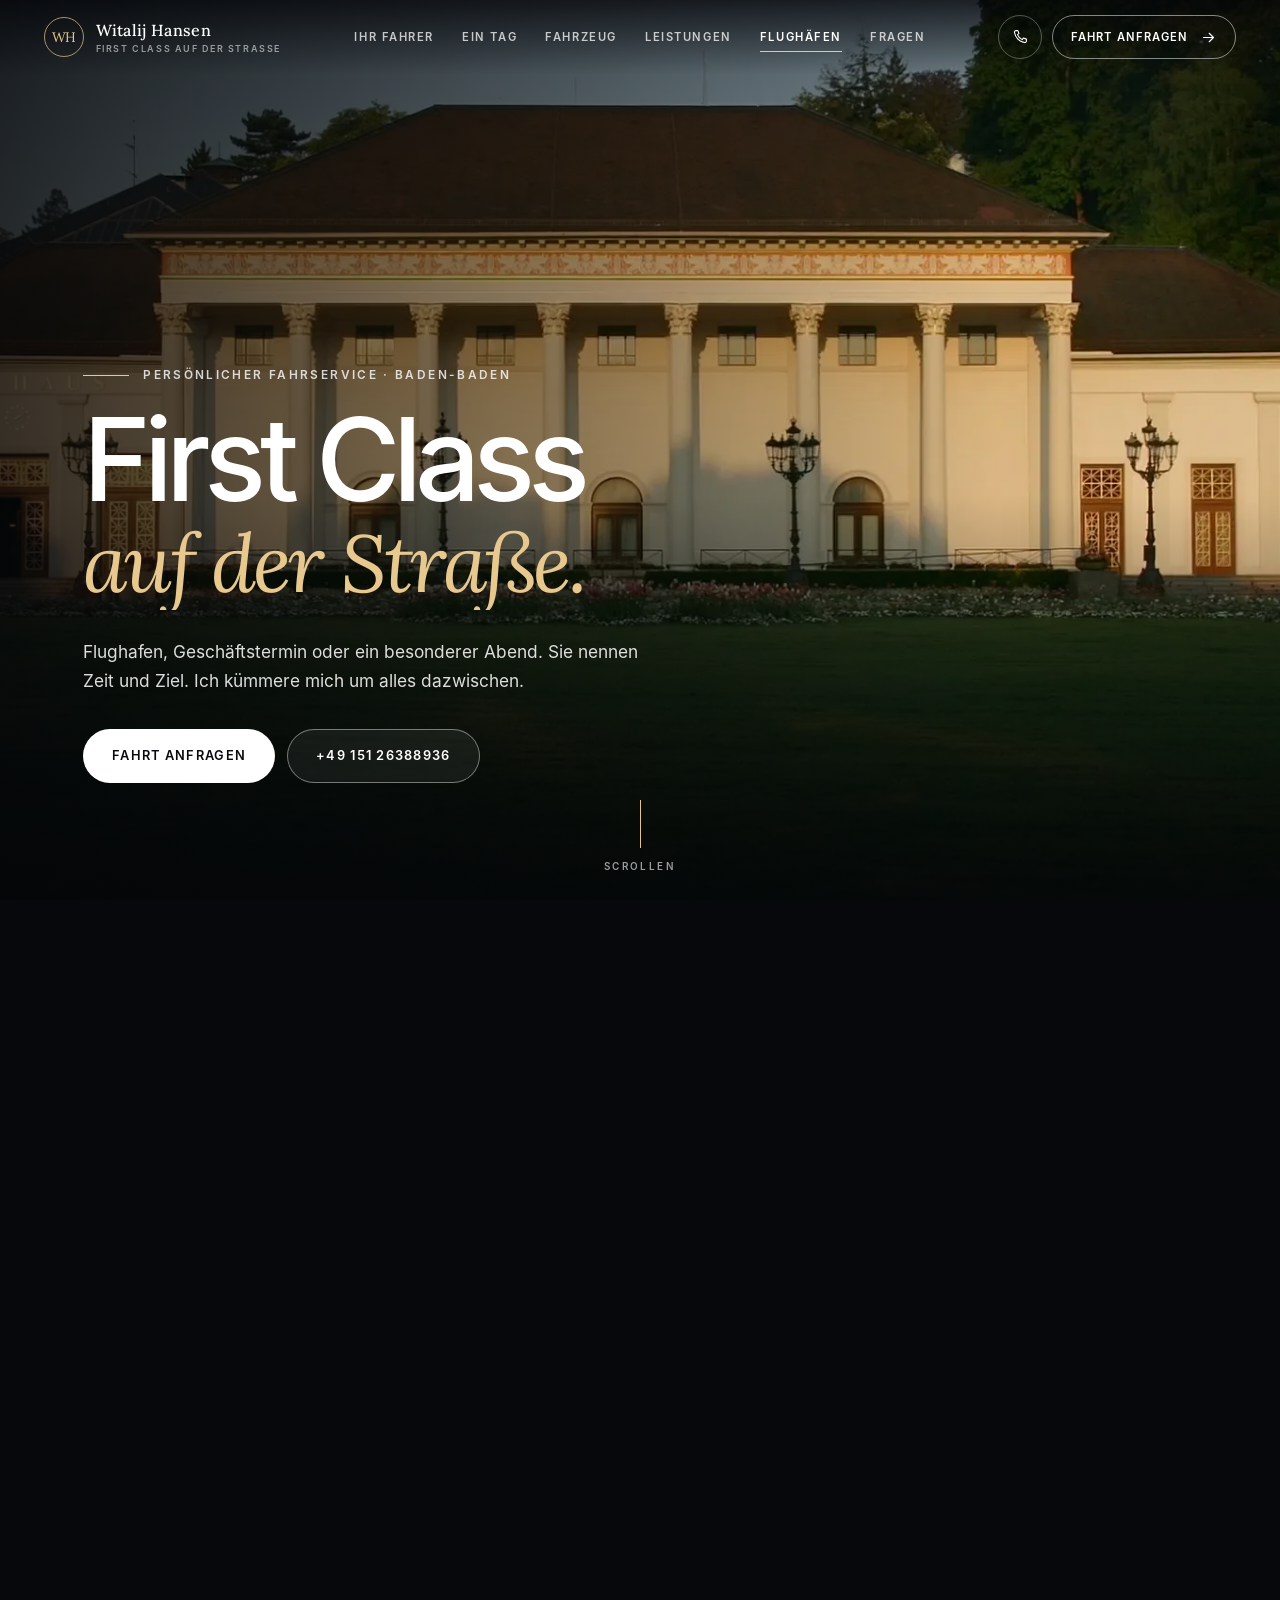
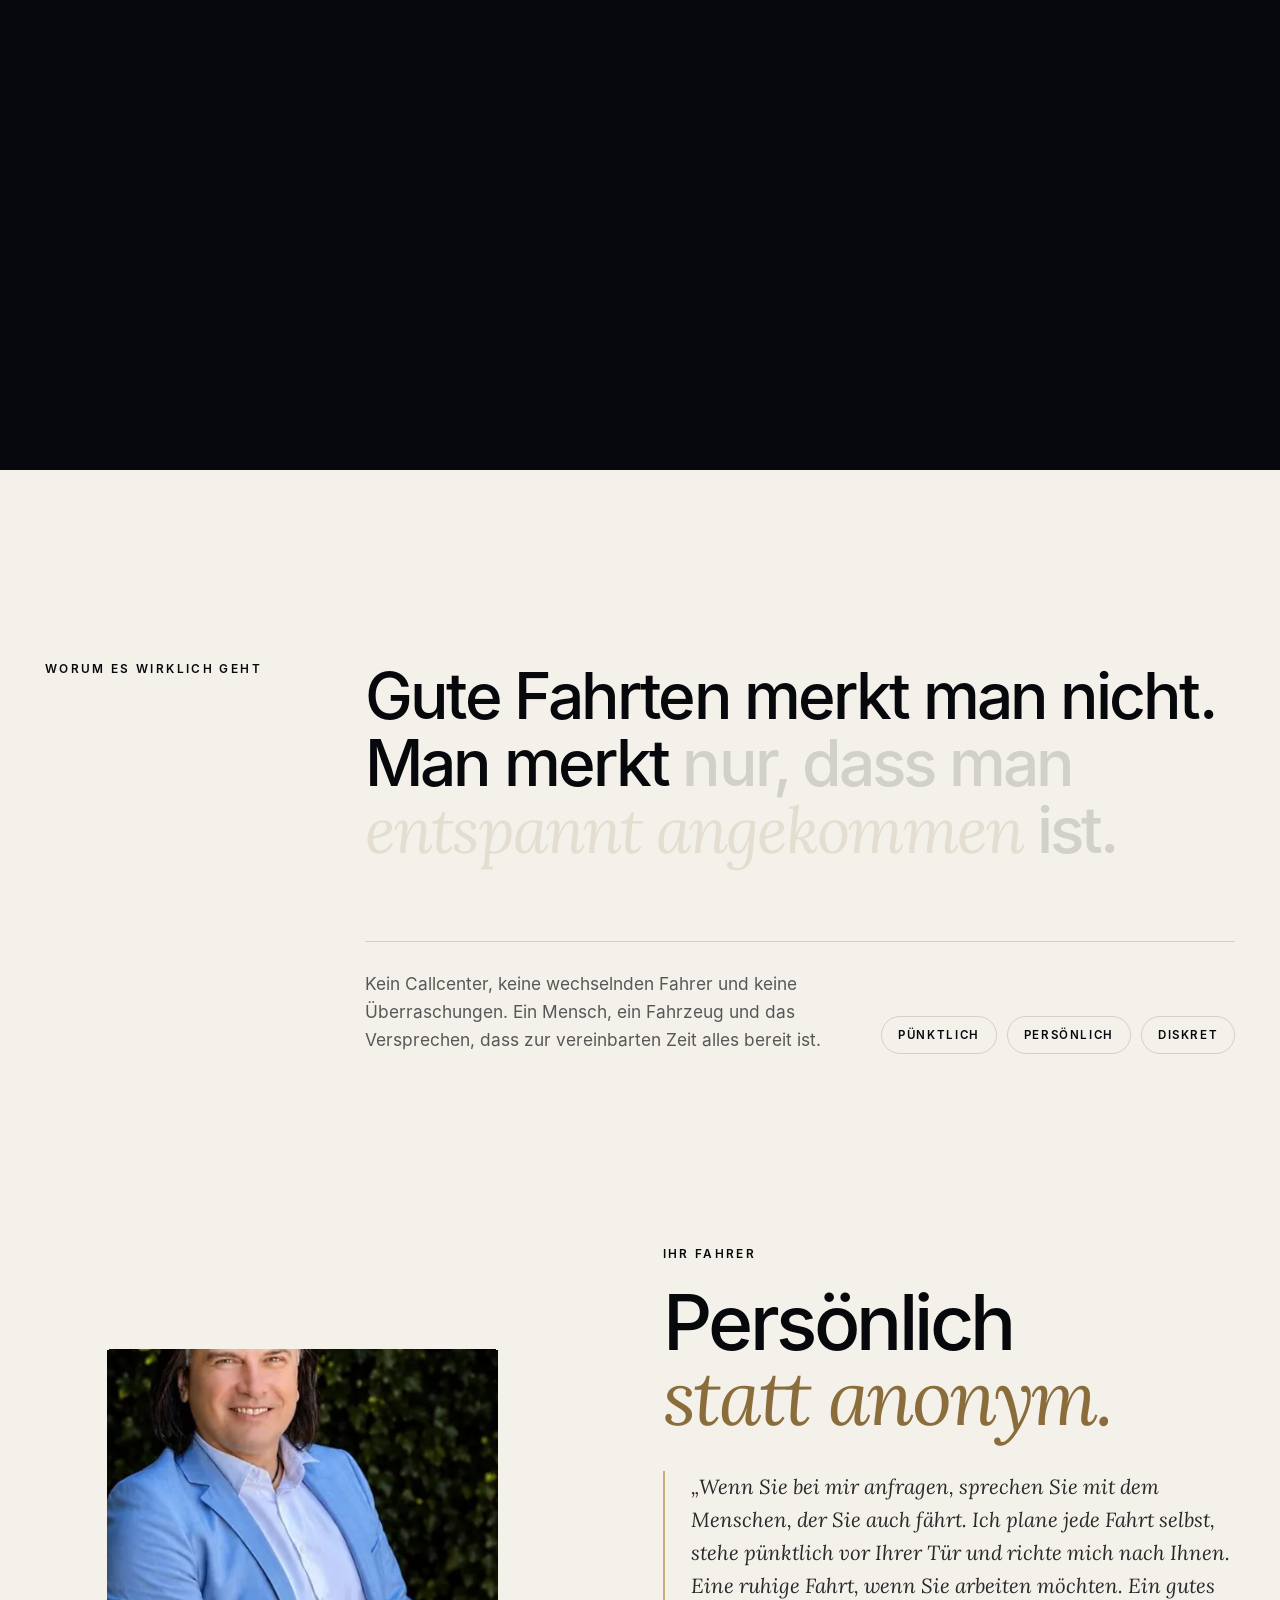
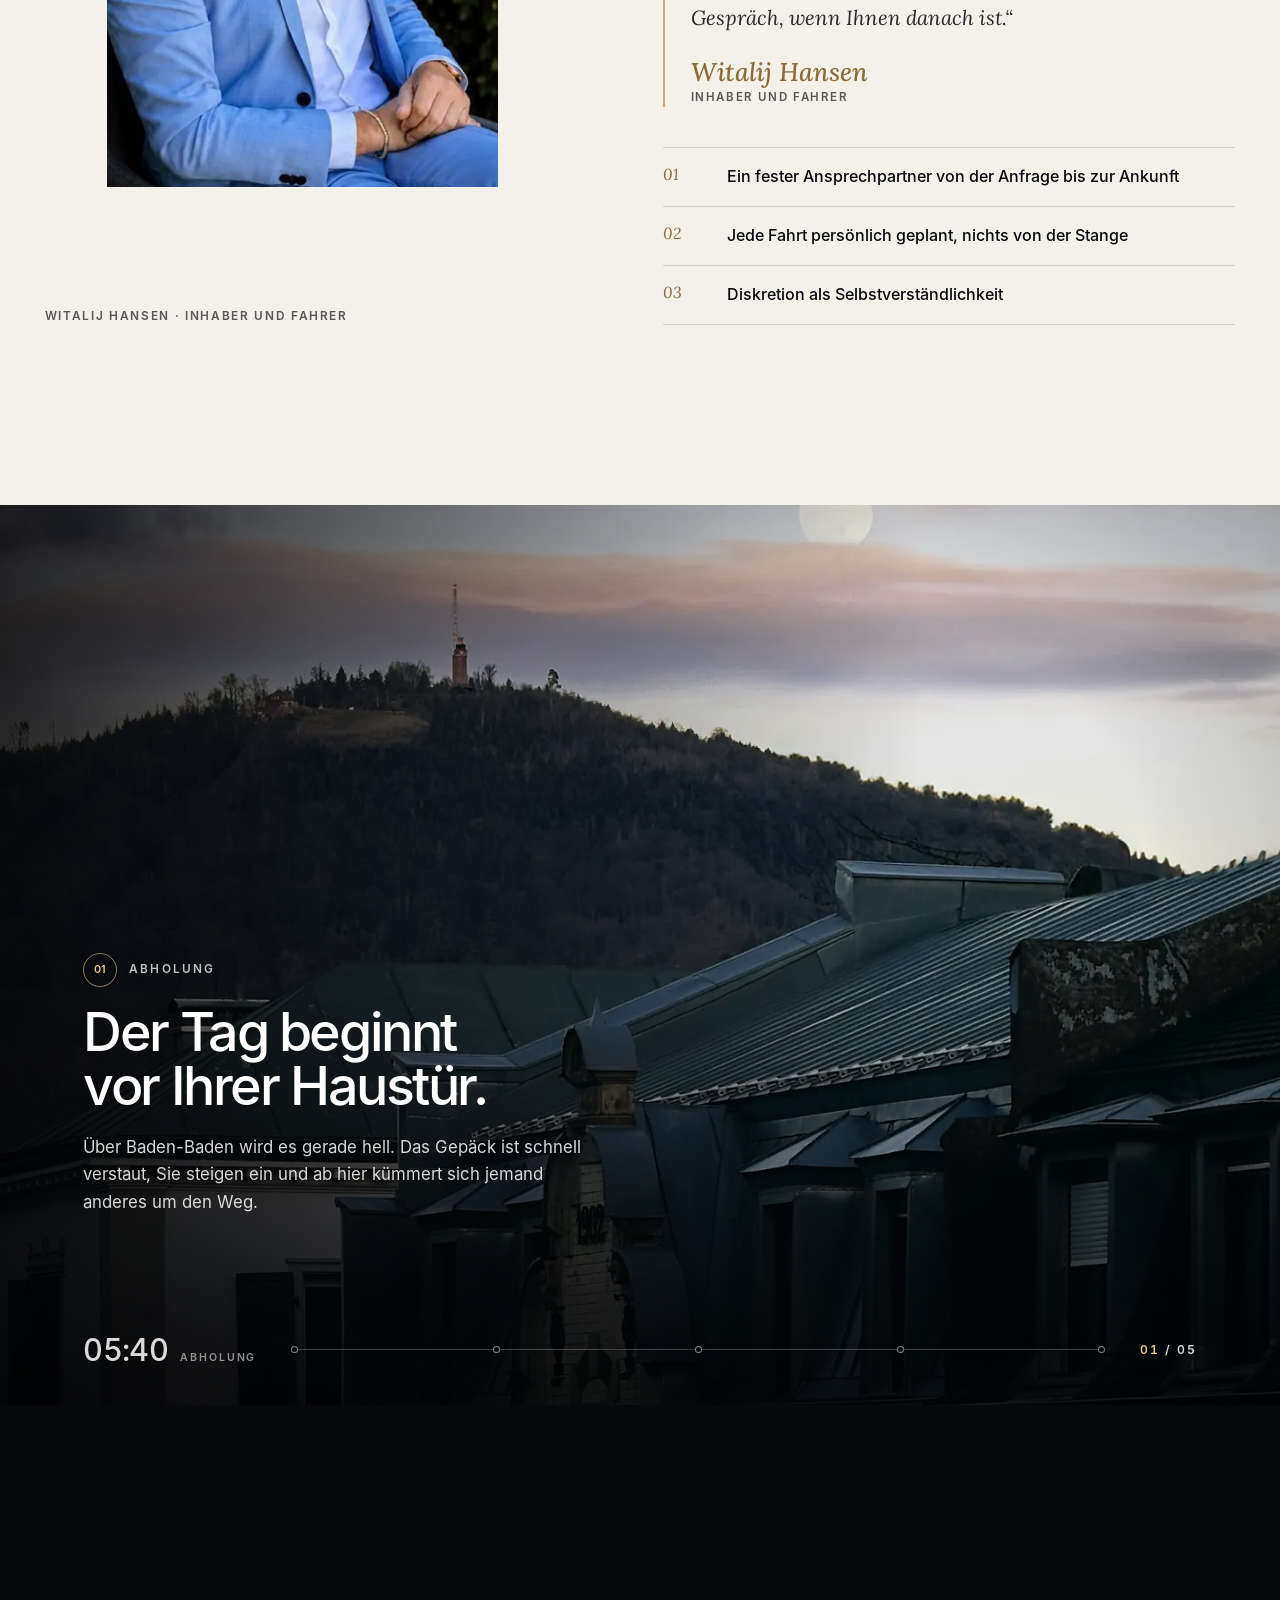
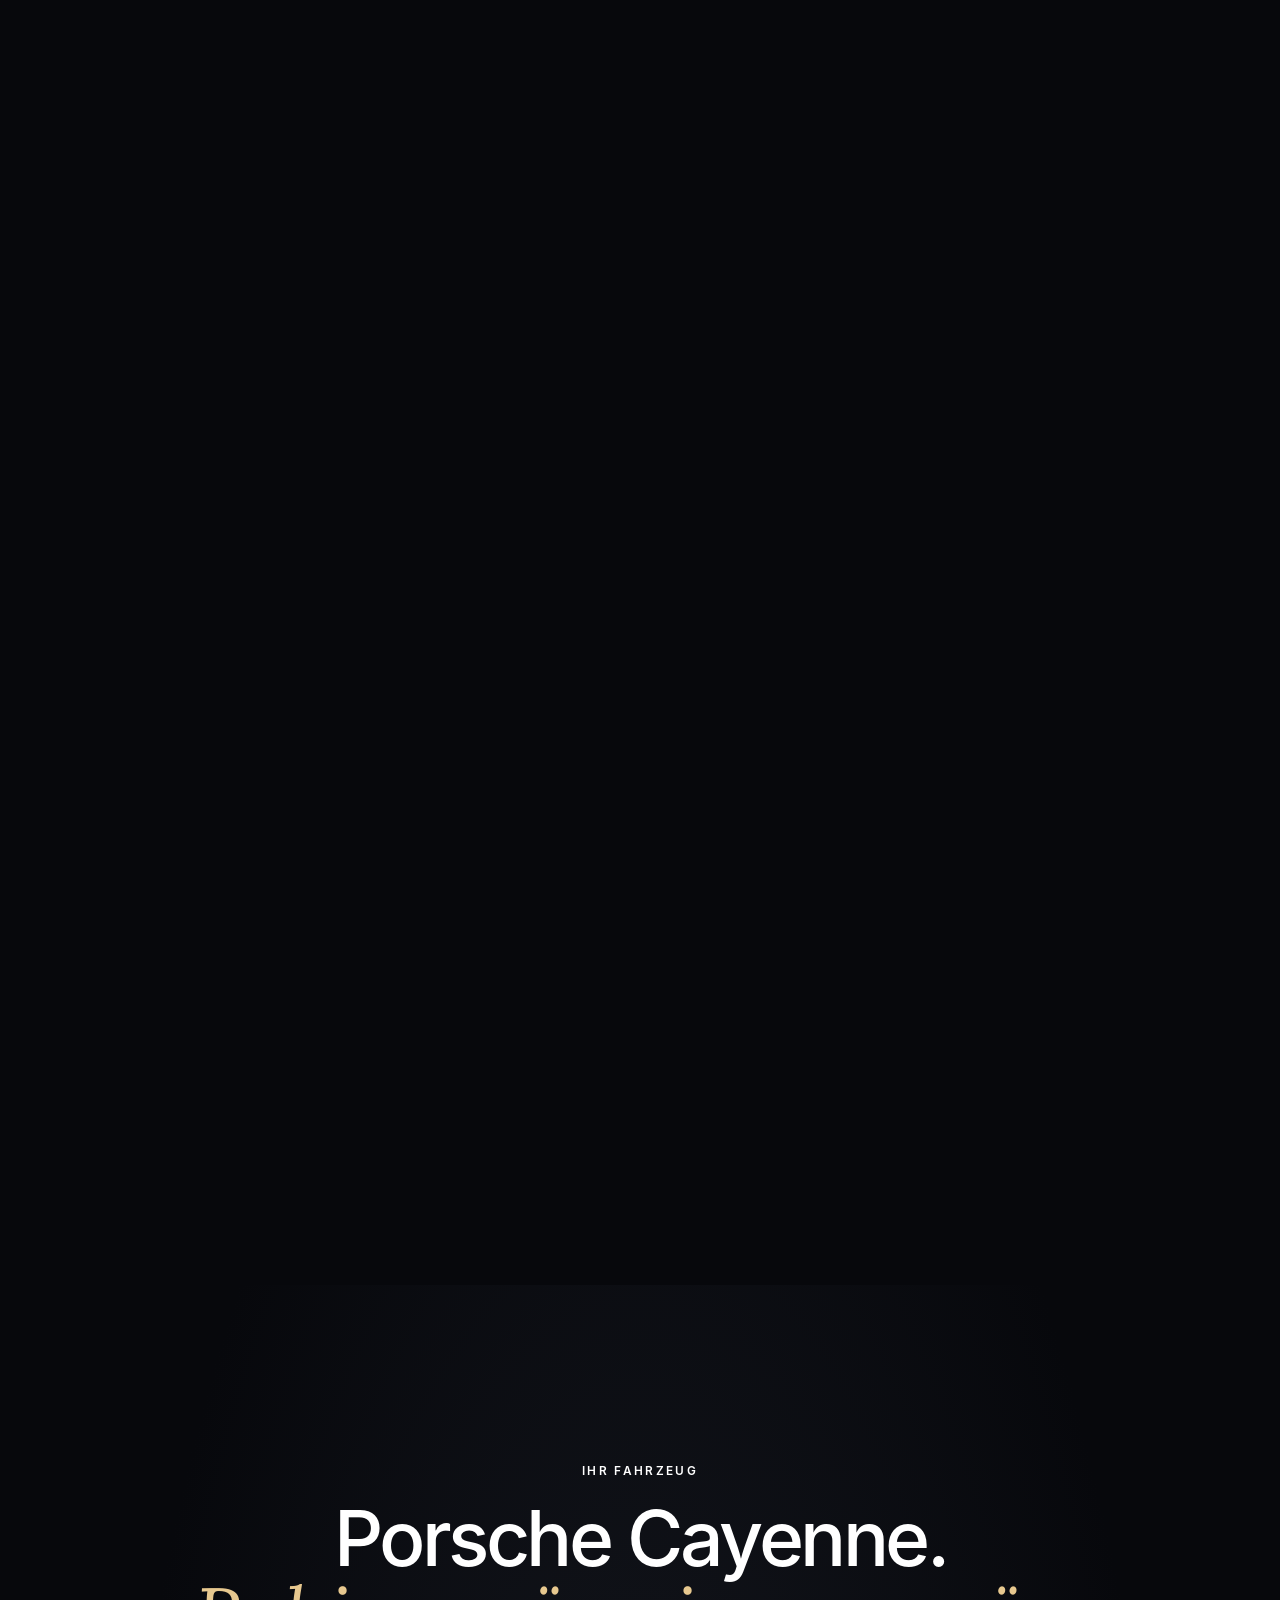
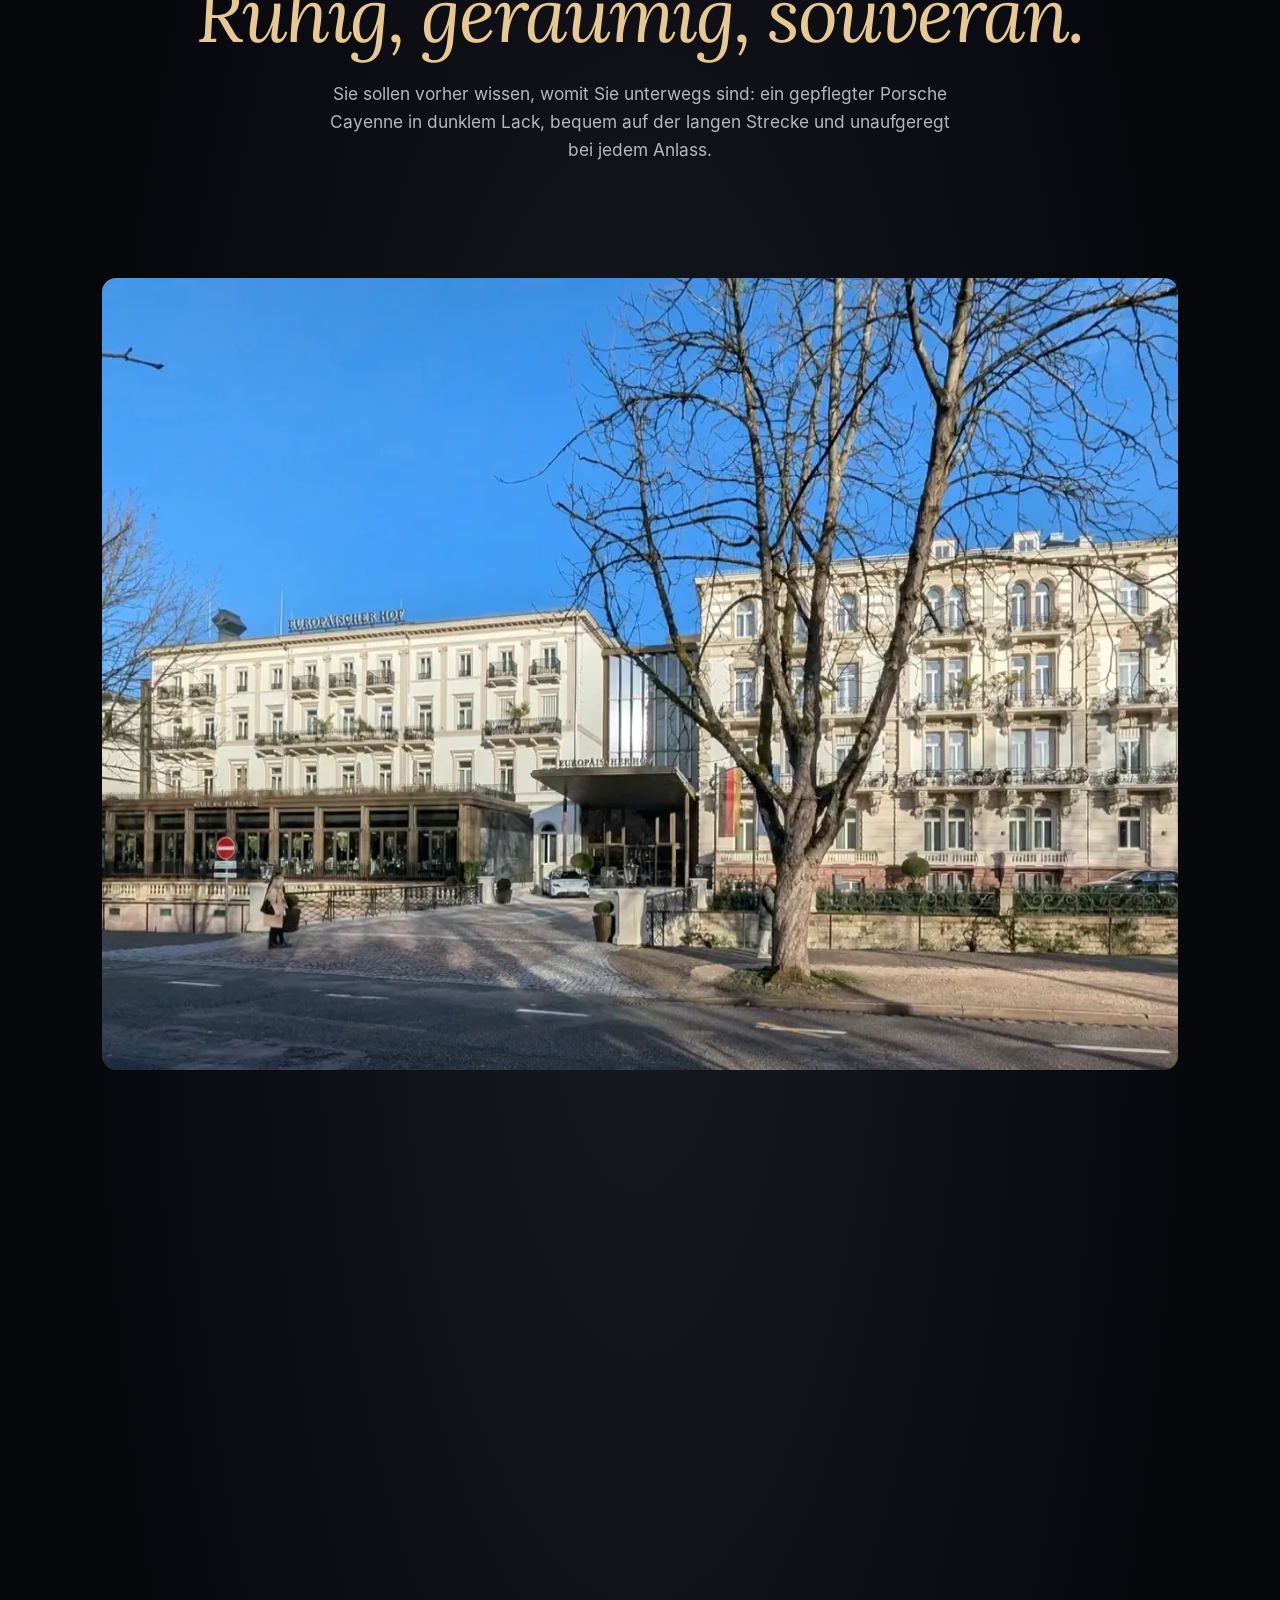
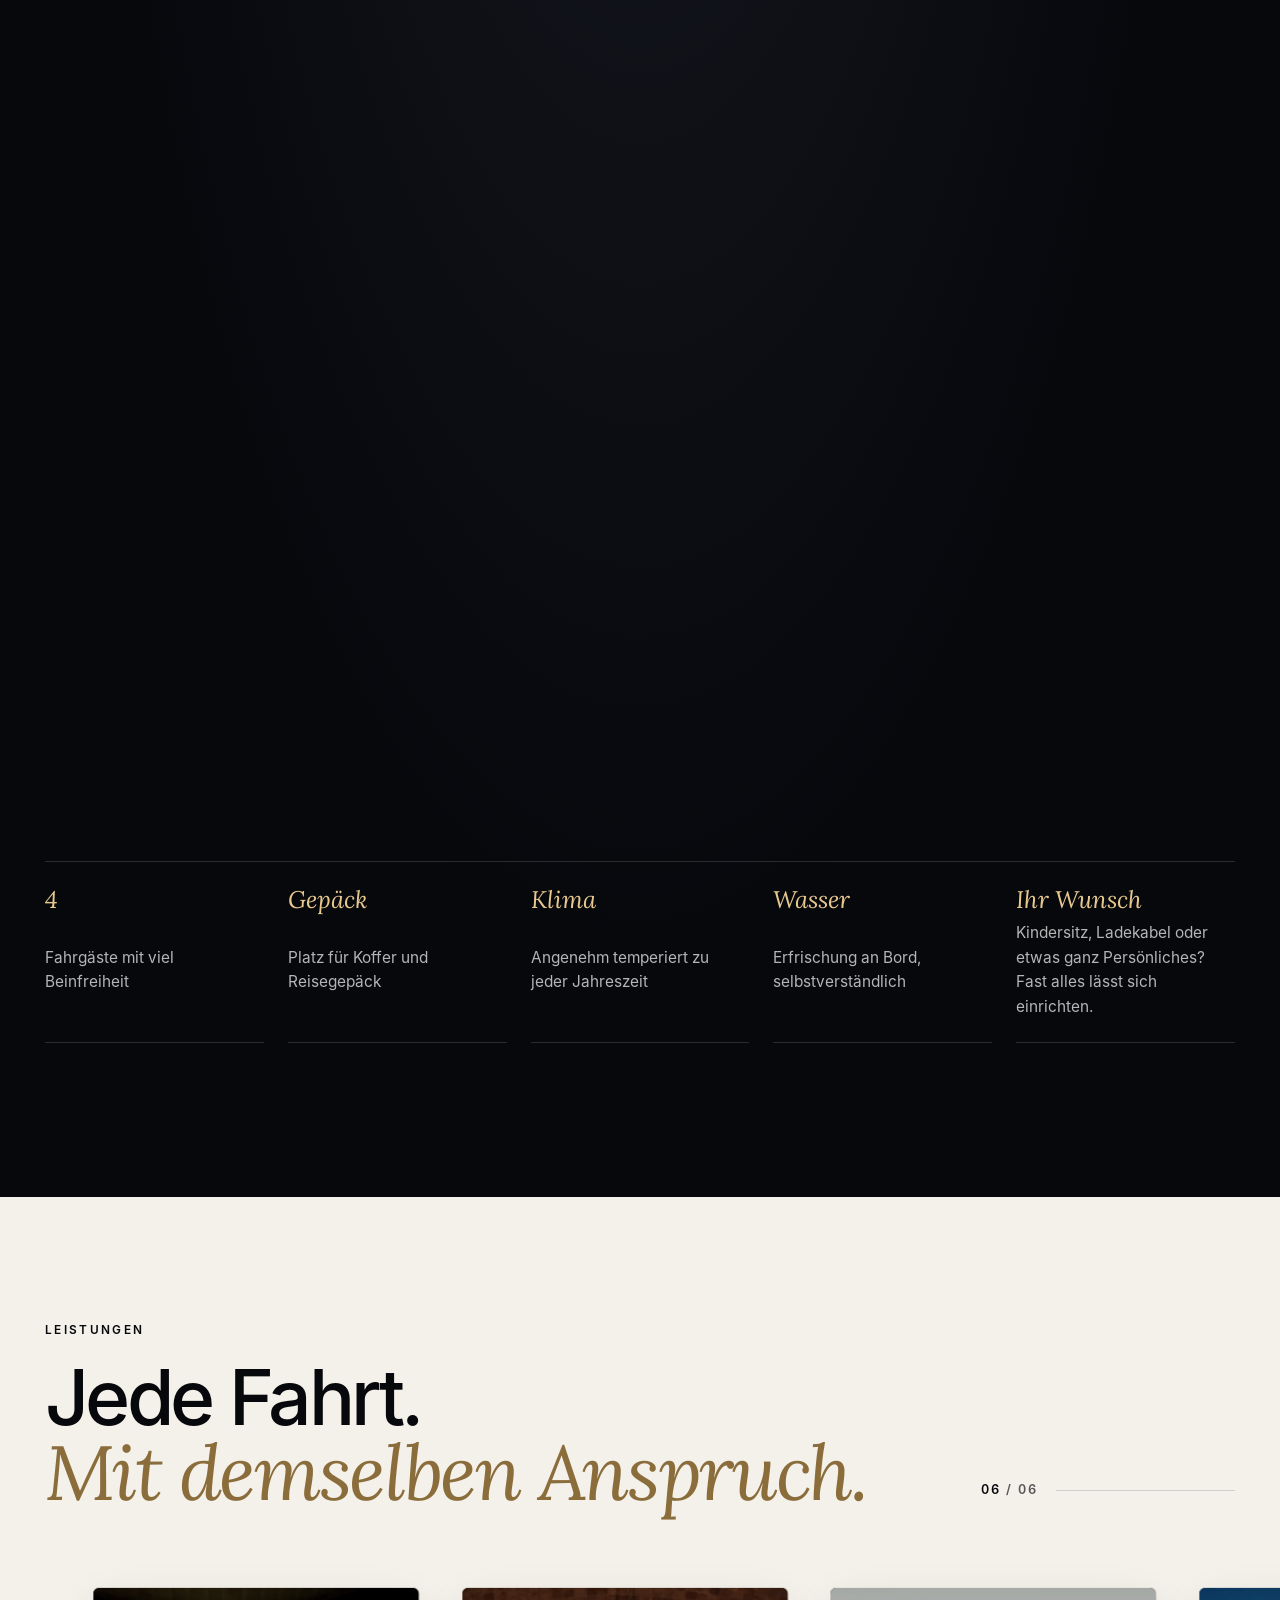
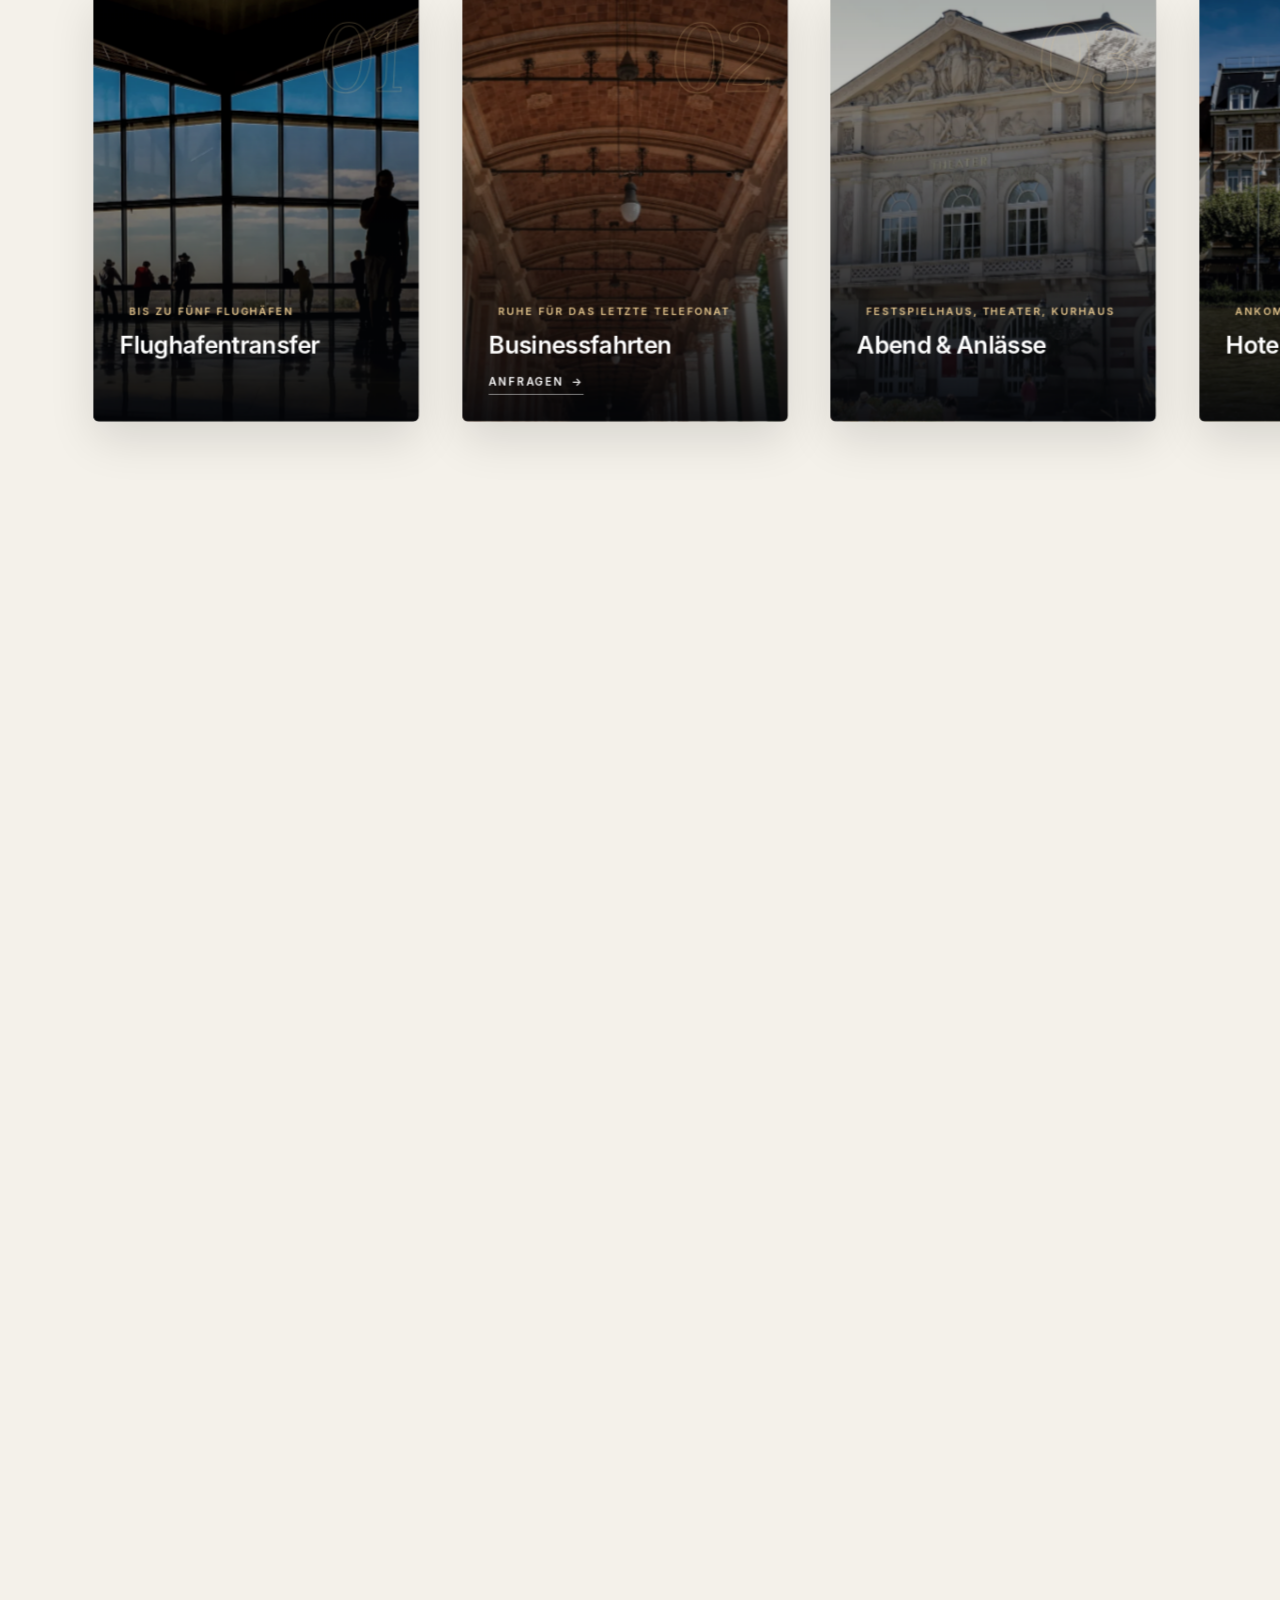
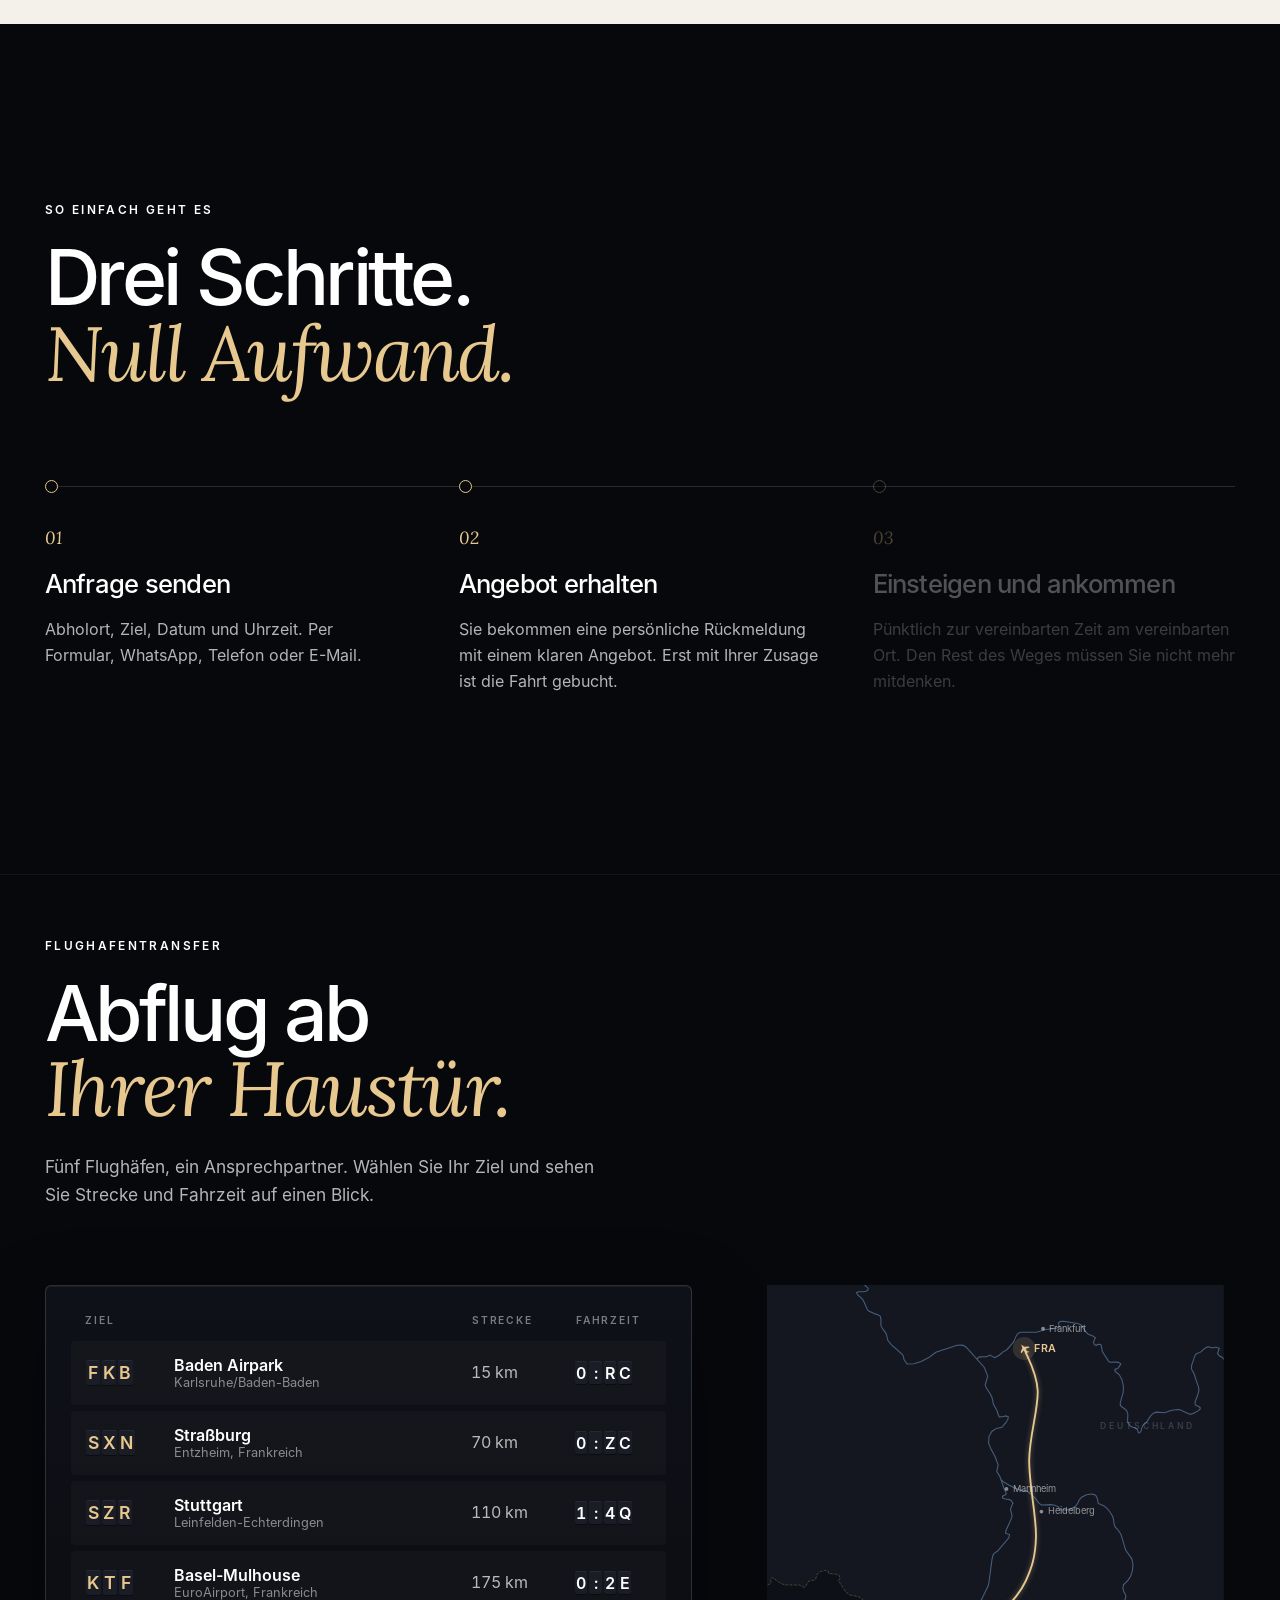
==== commit aec3ceaa: "V3: Vorfahrt-Video, lebendige Leistungsgalerie, Flughafentafel ohne Abholung Co-Authored-By: Claude " ====
--- a/v3/index.html
+++ b/v3/index.html
@@ -214,57 +214,114 @@
         <h2 class="display reveal" id="vehicle-title">Porsche Cayenne.<br><em>Ruhig, geräumig, souverän.</em></h2>
         <p class="vehicle-lead reveal">Sie sollen vorher wissen, womit Sie unterwegs sind: ein gepflegter Porsche Cayenne in dunklem Lack, bequem auf der langen Strecke und unaufgeregt bei jedem Anlass.</p>
       </div>
-      <div class="vehicle-stage" data-drive>
-        <picture><source media="(max-width: 767px)" srcset="assets/img/fahrzeug-seite-m.webp"><img src="assets/img/fahrzeug-seite.webp" width="2000" height="1000" alt="Porsche Cayenne in dunklem Lack, Seitenansicht" loading="lazy" decoding="async"></picture>
-      </div>
-      <div class="shell vehicle-grid">
-        <figure class="vehicle-photo reveal">
-          <img src="assets/img/fahrzeug-front.webp" width="1600" height="900" alt="Porsche Cayenne, Frontansicht schräg von vorne" loading="lazy" decoding="async">
-          <figcaption>Abbildung ähnlich</figcaption>
-        </figure>
+      <div class="drive" data-drive>
+        <div class="drive-stage">
+          <div class="media drive-media" aria-hidden="true">
+            <picture class="media-poster">
+              <source media="(max-width: 767px)" srcset="assets/video/kaiserallee-poster-m.webp">
+              <img src="assets/video/kaiserallee-poster.webp" alt="" loading="lazy" decoding="async">
+            </picture>
+            <video class="scrub" muted playsinline preload="none" data-src="assets/video/kaiserallee.mp4" data-src-m="assets/video/kaiserallee-m.mp4"></video>
+          </div>
+          <div class="drive-shade" aria-hidden="true"></div>
+          <p class="drive-caption"><span></span>Vorfahrt an der Kaiserallee, Baden-Baden</p>
+          <p class="drive-note">Abbildung ähnlich</p>
+        </div>
+      </div>
+      <div class="shell">
         <ul class="specs" aria-label="Ausstattung">
           <li class="reveal"><strong>4</strong><span>Fahrgäste mit viel Beinfreiheit</span></li>
           <li class="reveal"><strong>Gepäck</strong><span>Platz für Koffer und Reisegepäck</span></li>
           <li class="reveal"><strong>Klima</strong><span>Angenehm temperiert zu jeder Jahreszeit</span></li>
           <li class="reveal"><strong>Wasser</strong><span>Erfrischung an Bord, selbstverständlich</span></li>
-          <li class="reveal specs-wide"><strong>Ihr Wunsch</strong><span>Kindersitz, Ladekabel oder etwas ganz Persönliches? Sagen Sie es bei der Anfrage. Fast alles lässt sich einrichten.</span></li>
+          <li class="reveal"><strong>Ihr Wunsch</strong><span>Kindersitz, Ladekabel oder etwas ganz Persönliches? Fast alles lässt sich einrichten.</span></li>
         </ul>
       </div>
     </section>
 
-    <!-- 6 · LEISTUNGEN -->
-    <section class="services light" id="leistungen" aria-labelledby="services-title">
-      <div class="shell services-head">
-        <p class="kicker reveal">Leistungen</p>
-        <h2 class="display reveal" id="services-title">Jede Fahrt.<br><em>Mit demselben Anspruch.</em></h2>
-      </div>
-      <div class="cards" role="list">
-        <article class="card" role="listitem">
-          <div class="card-media"><img src="assets/img/card-flughafen-terminal.webp" alt="" loading="lazy" decoding="async"></div>
-          <div class="card-body"><span class="card-num">01</span><h3>Flughafentransfer</h3><p>Abholung zu Hause oder im Hotel. Hin, zurück oder beides, abgestimmt auf Ihre Flugzeiten.</p></div>
-        </article>
-        <article class="card" role="listitem">
-          <div class="card-media"><img src="assets/img/card-trinkhalle-kolonnade.webp" alt="" loading="lazy" decoding="async"></div>
-          <div class="card-body"><span class="card-num">02</span><h3>Businessfahrten</h3><p>Termine, Messen und Kundenbesuche. Auch für Gäste Ihres Unternehmens, die gut ankommen sollen.</p></div>
-        </article>
-        <article class="card" role="listitem">
-          <div class="card-media"><img src="assets/img/card-theater-baden-baden.webp" alt="" loading="lazy" decoding="async"></div>
-          <div class="card-body"><span class="card-num">03</span><h3>Abend &amp; Anlässe</h3><p>Konzert, Theater, Hochzeit oder Geburtstag. Sie feiern, die Heimfahrt ist längst organisiert.</p></div>
-        </article>
-        <article class="card" role="listitem">
-          <div class="card-media"><img src="assets/img/card-leopoldsplatz-brunnen.webp" alt="" loading="lazy" decoding="async"></div>
-          <div class="card-body"><span class="card-num">04</span><h3>Hotel &amp; Bahnhof</h3><p>Vom Bahnhof ins Hotel oder vom Hotel zum nächsten Ziel. Verbindlich und ohne Warten am Taxistand.</p></div>
-        </article>
-        <article class="card" role="listitem">
-          <div class="card-media"><img src="assets/img/card-blick-schwarzwald.webp" alt="" loading="lazy" decoding="async"></div>
-          <div class="card-body"><span class="card-num">05</span><h3>Tagesfahrten</h3><p>Schwarzwald, Elsass oder ein Termin in einer anderen Stadt. Auf Wunsch steht das Fahrzeug den ganzen Tag für Sie bereit.</p></div>
-        </article>
-        <article class="card" role="listitem">
-          <div class="card-media"><img src="assets/img/card-allee-abend.webp" alt="" loading="lazy" decoding="async"></div>
-          <div class="card-body"><span class="card-num">06</span><h3>Längere Strecken</h3><p>Wenn die Bahn umständlich und das Fliegen übertrieben ist. Ziele in Deutschland und im nahen Ausland auf Anfrage.</p></div>
-        </article>
-      </div>
-      <p class="cards-hint" aria-hidden="true">Wischen für mehr <span>→</span></p>
+    <!-- 6 · LEISTUNGEN: horizontale Galerie -->
+    <section class="services light" id="leistungen" aria-labelledby="services-title" data-gallery>
+      <div class="gallery-pin">
+        <div class="shell services-head">
+          <div>
+            <p class="kicker reveal">Leistungen</p>
+            <h2 class="display reveal" id="services-title">Jede Fahrt.<br><em>Mit demselben Anspruch.</em></h2>
+          </div>
+          <div class="gallery-meta" aria-hidden="true">
+            <span class="gallery-count"><b data-gallery-index>01</b> / 06</span>
+            <span class="gallery-bar"><i></i></span>
+          </div>
+        </div>
+        <div class="cards" role="list" data-track>
+          <article class="card" role="listitem" data-card>
+            <div class="card-media"><img src="assets/img/card-flughafen-terminal.webp" alt="" loading="lazy" decoding="async"><video muted playsinline loop preload="none" data-src="assets/video/card-flughafen.mp4" aria-hidden="true"></video></div>
+            <span class="card-sheen" aria-hidden="true"></span>
+            <span class="card-big" aria-hidden="true">01</span>
+            <div class="card-body">
+              <p class="card-tag"><span></span>Bis zu fünf Flughäfen</p>
+              <h3>Flughafentransfer</h3>
+              <p class="card-text">Abholung zu Hause oder im Hotel. Hin, zurück oder beides, abgestimmt auf Ihre Flugzeiten.</p>
+              <a class="card-link" href="#anfrage">Anfragen <span aria-hidden="true">→</span></a>
+            </div>
+          </article>
+          <article class="card" role="listitem" data-card>
+            <div class="card-media"><img src="assets/img/card-trinkhalle-kolonnade.webp" alt="" loading="lazy" decoding="async"><video muted playsinline loop preload="none" data-src="assets/video/card-trinkhalle.mp4" aria-hidden="true"></video></div>
+            <span class="card-sheen" aria-hidden="true"></span>
+            <span class="card-big" aria-hidden="true">02</span>
+            <div class="card-body">
+              <p class="card-tag"><span></span>Ruhe für das letzte Telefonat</p>
+              <h3>Businessfahrten</h3>
+              <p class="card-text">Termine, Messen und Kundenbesuche. Auch für Gäste Ihres Unternehmens, die gut ankommen sollen.</p>
+              <a class="card-link" href="#anfrage">Anfragen <span aria-hidden="true">→</span></a>
+            </div>
+          </article>
+          <article class="card" role="listitem" data-card>
+            <div class="card-media"><img src="assets/img/card-theater-baden-baden.webp" alt="" loading="lazy" decoding="async"><video muted playsinline loop preload="none" data-src="assets/video/card-theater.mp4" aria-hidden="true"></video></div>
+            <span class="card-sheen" aria-hidden="true"></span>
+            <span class="card-big" aria-hidden="true">03</span>
+            <div class="card-body">
+              <p class="card-tag"><span></span>Festspielhaus, Theater, Kurhaus</p>
+              <h3>Abend &amp; Anlässe</h3>
+              <p class="card-text">Konzert, Theater, Hochzeit oder Geburtstag. Sie feiern, die Heimfahrt ist längst organisiert.</p>
+              <a class="card-link" href="#anfrage">Anfragen <span aria-hidden="true">→</span></a>
+            </div>
+          </article>
+          <article class="card" role="listitem" data-card>
+            <div class="card-media"><img src="assets/img/card-leopoldsplatz-brunnen.webp" alt="" loading="lazy" decoding="async"><video muted playsinline loop preload="none" data-src="assets/video/card-brunnen.mp4" aria-hidden="true"></video></div>
+            <span class="card-sheen" aria-hidden="true"></span>
+            <span class="card-big" aria-hidden="true">04</span>
+            <div class="card-body">
+              <p class="card-tag"><span></span>Ankommen ohne Taxistand</p>
+              <h3>Hotel &amp; Bahnhof</h3>
+              <p class="card-text">Vom Bahnhof ins Hotel oder vom Hotel zum nächsten Ziel. Verbindlich und ohne Warten am Taxistand.</p>
+              <a class="card-link" href="#anfrage">Anfragen <span aria-hidden="true">→</span></a>
+            </div>
+          </article>
+          <article class="card" role="listitem" data-card>
+            <div class="card-media"><img src="assets/img/card-blick-schwarzwald.webp" alt="" loading="lazy" decoding="async"><video muted playsinline loop preload="none" data-src="assets/video/card-schwarzwald.mp4" aria-hidden="true"></video></div>
+            <span class="card-sheen" aria-hidden="true"></span>
+            <span class="card-big" aria-hidden="true">05</span>
+            <div class="card-body">
+              <p class="card-tag"><span></span>Schwarzwald und Elsass</p>
+              <h3>Tagesfahrten</h3>
+              <p class="card-text">Schwarzwald, Elsass oder ein Termin in einer anderen Stadt. Auf Wunsch steht das Fahrzeug den ganzen Tag für Sie bereit.</p>
+              <a class="card-link" href="#anfrage">Anfragen <span aria-hidden="true">→</span></a>
+            </div>
+          </article>
+          <article class="card" role="listitem" data-card>
+            <div class="card-media"><img src="assets/img/card-allee-abend.webp" alt="" loading="lazy" decoding="async"><video muted playsinline loop preload="none" data-src="assets/video/card-allee.mp4" aria-hidden="true"></video></div>
+            <span class="card-sheen" aria-hidden="true"></span>
+            <span class="card-big" aria-hidden="true">06</span>
+            <div class="card-body">
+              <p class="card-tag"><span></span>Deutschland und Nachbarländer</p>
+              <h3>Längere Strecken</h3>
+              <p class="card-text">Wenn die Bahn umständlich und das Fliegen übertrieben ist. Ziele in Deutschland und im nahen Ausland auf Anfrage.</p>
+              <a class="card-link" href="#anfrage">Anfragen <span aria-hidden="true">→</span></a>
+            </div>
+          </article>
+        </div>
+        <p class="cards-hint" aria-hidden="true">Wischen für mehr <span>→</span></p>
+      </div>
     </section>
 
     <!-- 7 · DREI SCHRITTE -->
@@ -288,45 +345,45 @@
       <div class="shell airports-head">
         <p class="kicker reveal">Flughafentransfer</p>
         <h2 class="display reveal" id="airports-title">Abflug ab<br><em>Ihrer Haustür.</em></h2>
-        <p class="airports-lead reveal">Fünf Flughäfen, ein Ansprechpartner. Wählen Sie Ihr Ziel und sehen Sie Strecke, Fahrzeit und die empfohlene Abholung.</p>
+        <p class="airports-lead reveal">Fünf Flughäfen, ein Ansprechpartner. Wählen Sie Ihr Ziel und sehen Sie Strecke und Fahrzeit auf einen Blick.</p>
       </div>
       <div class="shell airports-grid">
         <div class="board" data-board>
           <div class="board-head" aria-hidden="true">
-            <span>Ziel</span><span>Strecke</span><span>Fahrzeit</span><span>Abholung</span>
+            <span>Ziel</span><span>Strecke</span><span>Fahrzeit</span>
           </div>
           <ul class="board-rows" role="list">
             <li><button class="row" type="button" data-route="fkb" data-name="Flughafen Karlsruhe/Baden-Baden (FKB)" aria-pressed="false">
               <span class="code flap" data-flap="FKB">FKB</span>
               <span class="dest"><strong>Baden Airpark</strong><small>Karlsruhe/Baden-Baden</small></span>
-              <span class="km">15 km</span><span class="time flap" data-flap="0:15">0:15</span><span class="pick">1,5 h vorher</span>
+              <span class="km">15 km</span><span class="time flap" data-flap="0:15">0:15</span>
             </button></li>
             <li><button class="row" type="button" data-route="sxb" data-name="Flughafen Straßburg-Entzheim (SXB)" aria-pressed="false">
               <span class="code flap" data-flap="SXB">SXB</span>
               <span class="dest"><strong>Straßburg</strong><small>Entzheim, Frankreich</small></span>
-              <span class="km">70 km</span><span class="time flap" data-flap="0:55">0:55</span><span class="pick">2,5 h vorher</span>
+              <span class="km">70 km</span><span class="time flap" data-flap="0:55">0:55</span>
             </button></li>
             <li><button class="row" type="button" data-route="str" data-name="Flughafen Stuttgart (STR)" aria-pressed="false">
               <span class="code flap" data-flap="STR">STR</span>
               <span class="dest"><strong>Stuttgart</strong><small>Leinfelden-Echterdingen</small></span>
-              <span class="km">110 km</span><span class="time flap" data-flap="1:15">1:15</span><span class="pick">3 h vorher</span>
+              <span class="km">110 km</span><span class="time flap" data-flap="1:15">1:15</span>
             </button></li>
             <li><button class="row" type="button" data-route="bsl" data-name="EuroAirport Basel-Mulhouse (BSL)" aria-pressed="false">
               <span class="code flap" data-flap="BSL">BSL</span>
               <span class="dest"><strong>Basel-Mulhouse</strong><small>EuroAirport, Frankreich</small></span>
-              <span class="km">175 km</span><span class="time flap" data-flap="1:45">1:45</span><span class="pick">3,5 h vorher</span>
+              <span class="km">175 km</span><span class="time flap" data-flap="1:45">1:45</span>
             </button></li>
             <li><button class="row" type="button" data-route="fra" data-name="Flughafen Frankfurt (FRA)" aria-pressed="false">
               <span class="code flap" data-flap="FRA">FRA</span>
               <span class="dest"><strong>Frankfurt</strong><small>Frankfurt am Main</small></span>
-              <span class="km">180 km</span><span class="time flap" data-flap="1:50">1:50</span><span class="pick">4 h vorher</span>
+              <span class="km">180 km</span><span class="time flap" data-flap="1:50">1:50</span>
             </button></li>
           </ul>
           <div class="board-detail" aria-live="polite">
             <p class="board-detail-text">Tippen Sie auf einen Flughafen, um die Strecke zu sehen.</p>
             <a class="btn btn-solid board-cta" href="#anfrage" data-board-cta hidden>Transfer anfragen</a>
           </div>
-          <p class="fine">Richtwerte ab Baden-Baden bei normalem Verkehr. Die empfohlene Abholung gilt für Flüge innerhalb Europas, für Langstrecken planen wir großzügiger.</p>
+          <p class="fine">Richtwerte ab Baden-Baden bei normalem Verkehr. Die Abholzeit stimmen wir persönlich mit Ihnen ab, passend zu Flug, Gepäck und Ihrem Wunsch nach Puffer.</p>
         </div>
         <figure class="map">
           <svg class="map-svg" viewBox="0 0 640 1045" role="img" aria-labelledby="mapTitle mapDesc"><title id="mapTitle">Karte der Region mit Fahrstrecken ab Baden-Baden</title><desc id="mapDesc">Strecken zu den Flughäfen Baden Airpark, Straßburg, Stuttgart, Basel-Mulhouse und Frankfurt. Grenzen und Flüsse nach Natural Earth.</desc><defs><clipPath id="mapClip"><rect width="100%" height="100%" rx="0"/></clipPath><radialGradient id="homeGlow"><stop offset="0" stop-color="#e7c88f" stop-opacity=".55"/><stop offset="1" stop-color="#e7c88f" stop-opacity="0"/></radialGradient></defs><g clip-path="url(#mapClip)"><rect width="640" height="1045" class="map-sea"/><path class="map-land map-fr" d="M-1073.4 -290.9 L-1069.7 -282.6 L-1067.4 -266.7 L-1065.0 -259.8 L-1056.5 -250.8 L-1052.8 -245.4 L-1052.1 -238.2 L-1053.4 -236.0 L-1058.9 -230.8 L-1060.3 -227.5 L-1055.6 -211.7 L-1055.9 -209.3 L-1057.7 -205.3 L-1058.0 -203.7 L-1057.2 -202.4 L-1054.3 -201.0 L-1053.3 -199.9 L-1051.2 -195.3 L-1050.0 -193.3 L-1048.2 -192.5 L-1044.8 -191.8 L-1042.8 -191.7 L-1038.4 -192.3 L-1036.2 -192.1 L-1033.0 -190.5 L-1031.8 -188.4 L-1031.1 -186.0 L-1029.5 -183.3 L-1020.7 -175.1 L-1019.4 -172.8 L-1016.2 -165.5 L-1014.9 -163.3 L-1010.6 -159.7 L-991.6 -151.3 L-990.5 -150.8 L-986.8 -150.1 L-983.7 -152.4 L-976.5 -164.3 L-972.2 -168.8 L-966.8 -172.1 L-954.4 -175.9 L-935.5 -181.6 L-929.4 -179.8 L-925.3 -176.1 L-921.4 -169.3 L-918.1 -163.6 L-915.2 -156.7 L-913.3 -154.6 L-910.0 -154.2 L-906.8 -153.2 L-904.9 -149.8 L-902.2 -141.2 L-905.5 -135.2 L-903.6 -124.8 L-897.3 -104.5 L-897.0 -93.0 L-895.8 -89.0 L-892.0 -84.3 L-888.9 -81.9 L-878.6 -76.7 L-874.4 -75.6 L-868.7 -76.2 L-858.3 -79.9 L-855.1 -82.3 L-852.7 -84.6 L-850.3 -86.1 L-846.9 -86.4 L-843.5 -85.4 L-842.0 -83.5 L-842.3 -80.6 L-844.6 -76.6 L-841.7 -74.5 L-826.4 -74.4 L-821.0 -73.3 L-815.8 -70.8 L-811.1 -66.4 L-807.3 -59.6 L-805.3 -45.7 L-805.2 -28.9 L-803.1 -14.2 L-794.8 -6.6 L-793.9 -8.9 L-793.2 -8.8 L-792.1 -9.5 L-791.4 -10.6 L-790.4 -13.6 L-786.1 -20.6 L-784.2 -22.7 L-781.0 -23.9 L-770.7 -24.7 L-760.8 -23.5 L-755.9 -21.1 L-751.9 -18.3 L-747.6 -16.3 L-742.3 -16.4 L-727.2 -22.6 L-722.2 -23.1 L-717.6 -20.9 L-709.7 -12.4 L-704.7 -9.6 L-699.8 -5.3 L-693.3 8.2 L-688.9 10.2 L-687.2 8.6 L-687.5 6.1 L-687.3 3.8 L-684.4 2.5 L-682.2 3.3 L-679.1 5.2 L-676.1 7.8 L-674.7 10.1 L-675.2 13.9 L-677.6 16.5 L-683.2 20.7 L-685.7 24.2 L-686.8 27.2 L-688.0 33.7 L-692.6 48.2 L-693.1 54.7 L-689.8 56.4 L-685.1 54.3 L-682.5 53.9 L-680.2 55.0 L-676.2 70.6 L-674.8 74.0 L-673.1 76.8 L-673.2 79.2 L-678.9 82.0 L-684.4 85.8 L-688.7 89.8 L-690.4 91.8 L-691.6 94.5 L-692.6 98.8 L-691.5 99.2 L-690.2 104.8 L-689.9 110.0 L-691.6 109.9 L-678.5 116.9 L-675.3 117.8 L-671.8 117.3 L-657.2 115.2 L-621.6 124.8 L-619.8 125.3 L-612.8 124.1 L-579.7 108.0 L-569.9 106.4 L-567.3 104.8 L-565.1 100.7 L-563.5 95.0 L-561.6 83.5 L-561.9 81.0 L-562.8 79.2 L-563.3 77.0 L-562.7 73.5 L-561.3 70.6 L-536.0 45.6 L-529.6 42.7 L-528.6 48.1 L-525.9 49.2 L-518.5 47.7 L-516.3 50.5 L-516.6 56.8 L-517.9 64.3 L-518.4 70.6 L-521.0 67.9 L-522.4 68.2 L-526.9 77.8 L-527.1 81.0 L-526.8 84.0 L-527.0 87.9 L-536.1 110.1 L-537.1 115.9 L-534.0 120.9 L-522.8 125.5 L-519.1 132.1 L-518.6 136.8 L-519.3 139.9 L-520.5 142.9 L-521.7 147.3 L-522.5 149.2 L-524.6 151.6 L-525.1 153.8 L-524.6 155.6 L-522.2 159.4 L-521.7 161.5 L-521.7 175.0 L-519.6 177.7 L-513.4 178.6 L-508.1 177.8 L-497.8 174.2 L-493.4 174.0 L-488.5 176.3 L-479.7 184.9 L-475.0 187.5 L-466.5 189.9 L-463.7 192.6 L-453.6 207.0 L-450.1 210.4 L-445.8 213.5 L-440.3 215.1 L-429.6 212.2 L-424.5 212.0 L-419.5 216.9 L-414.9 222.4 L-413.3 227.8 L-414.4 229.1 L-416.3 230.3 L-417.0 235.4 L-416.5 238.8 L-415.3 240.2 L-411.4 240.9 L-409.7 240.4 L-408.4 238.6 L-407.4 236.6 L-406.5 235.7 L-405.1 235.9 L-402.4 237.5 L-395.0 240.2 L-393.2 241.8 L-390.6 244.1 L-379.2 264.5 L-378.2 267.8 L-378.3 271.5 L-379.0 274.9 L-379.3 278.2 L-377.8 281.4 L-372.7 282.7 L-366.5 279.1 L-360.6 274.5 L-356.1 272.5 L-348.7 276.0 L-346.7 276.5 L-343.2 276.0 L-342.4 274.6 L-341.8 272.0 L-339.0 268.2 L-333.1 265.2 L-327.8 266.4 L-322.7 268.9 L-317.6 269.8 L-314.6 268.5 L-311.6 264.5 L-309.0 263.2 L-306.5 263.5 L-301.3 266.7 L-298.5 267.4 L-291.1 277.2 L-286.9 281.0 L-281.0 283.8 L-265.9 287.3 L-261.5 291.8 L-258.2 302.1 L-254.1 300.7 L-233.9 299.5 L-230.4 298.3 L-228.1 294.8 L-225.2 293.7 L-224.7 291.8 L-224.7 289.5 L-223.5 287.3 L-221.8 286.6 L-215.1 286.0 L-216.6 282.7 L-203.0 281.2 L-196.3 281.9 L-189.8 284.5 L-178.1 293.1 L-171.8 296.6 L-167.0 297.1 L-165.0 297.3 L-162.5 296.8 L-158.0 293.7 L-156.0 293.0 L-153.4 293.4 L-131.7 304.2 L-127.6 308.1 L-126.1 311.1 L-125.5 314.1 L-125.4 316.1 L-124.3 318.6 L-112.8 330.8 L-111.9 332.9 L-113.0 335.8 L-117.2 336.0 L-118.5 339.3 L-117.0 343.5 L-113.0 348.3 L-97.3 363.4 L-96.9 364.9 L-97.4 368.6 L-97.1 370.0 L-95.8 371.0 L-92.6 372.2 L-91.6 373.2 L-89.7 379.9 L-88.9 381.4 L-88.7 382.2 L-88.2 385.1 L-87.6 386.3 L-86.5 386.2 L-83.3 384.1 L-82.4 384.1 L-80.9 389.8 L-82.1 394.4 L-82.7 398.8 L-79.7 403.9 L-76.9 405.0 L-66.3 405.1 L-57.1 408.5 L-54.1 407.9 L-50.0 402.4 L-50.9 396.5 L-52.7 390.6 L-51.3 385.6 L-49.0 385.1 L-39.1 387.3 L-32.1 386.6 L-29.5 387.0 L-14.7 395.4 L-9.6 395.6 L-9.7 408.3 L-7.0 418.2 L-1.8 422.3 L5.5 417.7 L5.9 415.9 L5.1 414.0 L4.9 412.0 L7.1 409.9 L8.4 410.1 L17.4 416.7 L21.2 418.6 L24.9 419.9 L45.3 420.1 L51.7 423.0 L53.2 423.3 L54.6 421.8 L57.1 416.7 L58.6 414.9 L60.7 414.2 L65.5 413.6 L67.3 412.8 L68.5 410.8 L70.2 405.5 L71.3 403.7 L75.3 401.5 L76.2 401.2 L80.8 399.8 L85.4 400.2 L86.5 404.2 L96.7 404.9 L101.0 406.5 L102.6 411.7 L100.8 412.8 L100.2 413.7 L99.8 414.9 L103.1 418.3 L108.5 427.0 L111.6 430.9 L116.8 434.2 L127.1 436.0 L132.4 438.8 L134.2 440.9 L136.5 445.6 L138.7 447.5 L141.0 448.0 L141.9 448.2 L144.8 447.5 L147.6 446.3 L150.5 445.7 L153.2 446.1 L158.2 447.9 L160.5 448.2 L163.4 447.5 L168.9 444.5 L171.5 443.7 L191.3 449.5 L204.8 448.0 L209.0 448.5 L246.6 468.6 L269.9 473.4 L272.7 476.0 L267.7 481.7 L260.3 495.8 L249.5 525.5 L246.6 530.4 L245.2 531.7 L236.5 536.4 L234.4 536.5 L233.9 537.3 L232.8 538.4 L231.7 540.3 L231.1 543.7 L230.6 545.7 L229.3 546.9 L227.5 547.5 L220.8 547.6 L218.1 548.5 L216.9 551.7 L216.6 558.6 L215.5 561.5 L213.0 564.9 L209.8 567.9 L207.0 569.8 L200.5 577.6 L196.9 580.8 L193.0 582.1 L190.2 584.0 L180.2 599.8 L178.2 611.5 L178.2 624.1 L181.0 631.7 L181.0 634.2 L175.0 638.9 L172.2 641.8 L171.0 645.1 L170.5 652.0 L169.3 655.5 L167.7 657.8 L166.1 661.2 L164.9 665.3 L163.2 674.8 L162.9 679.6 L163.6 683.9 L165.2 688.5 L166.4 693.3 L166.1 698.3 L162.8 703.6 L158.5 706.0 L154.7 709.2 L153.0 716.8 L152.5 724.1 L151.0 730.2 L148.5 735.4 L133.5 756.8 L132.0 761.2 L131.5 766.3 L130.3 769.2 L128.7 771.4 L127.0 774.6 L125.4 780.1 L123.9 787.1 L124.6 802.0 L134.9 820.3 L135.4 831.6 L133.1 835.9 L126.8 842.8 L125.5 847.6 L125.8 853.4 L125.4 855.0 L123.9 858.7 L122.9 860.4 L121.4 862.0 L120.7 863.6 L120.4 865.1 L120.5 866.0 L120.7 866.9 L120.7 868.5 L121.9 875.2 L121.4 879.2 L118.2 881.0 L116.8 882.7 L113.4 894.4 L112.8 899.4 L115.8 912.0 L115.6 917.9 L114.2 920.3 L110.3 924.6 L109.5 926.7 L110.1 934.5 L110.9 938.4 L111.8 940.0 L115.3 941.9 L118.5 946.5 L123.9 957.5 L125.3 959.3 L126.8 960.6 L128.1 962.5 L128.6 966.0 L128.0 967.3 L127.1 970.9 L118.6 974.2 L112.9 977.5 L111.6 978.6 L102.6 986.2 L103.1 986.4 L107.1 989.5 L107.9 989.5 L108.0 993.1 L106.9 995.2 L105.0 995.8 L102.6 995.3 L101.2 996.1 L100.9 997.2 L101.4 998.6 L103.1 1001.1 L103.3 1001.9 L103.3 1002.9 L103.0 1004.0 L102.6 1004.6 L98.9 1007.9 L95.9 1007.5 L93.9 1006.1 L92.8 1005.4 L89.1 1004.1 L86.4 1005.0 L86.4 1007.2 L87.6 1009.4 L88.4 1010.3 L89.5 1012.0 L89.9 1014.0 L89.1 1017.3 L87.8 1019.1 L84.5 1023.7 L80.2 1025.4 L77.9 1026.4 L68.0 1026.0 L61.4 1025.7 L55.1 1027.0 L46.2 1031.1 L44.6 1031.4 L42.7 1030.6 L41.8 1029.3 L41.1 1028.0 L40.2 1027.2 L33.2 1024.9 L28.0 1021.7 L26.7 1015.9 L31.0 1005.6 L24.6 1006.3 L21.8 1005.9 L18.3 1004.0 L12.7 1002.8 L0.9 1004.9 L-5.2 1004.0 L-7.4 1002.3 L-9.5 1001.7 L-11.7 1002.3 L-13.8 1004.0 L-18.2 1005.3 L-17.6 1009.4 L-15.1 1014.3 L-14.0 1018.6 L-15.8 1021.7 L-19.3 1024.8 L-23.2 1027.0 L-29.4 1028.5 L-29.7 1035.3 L-35.8 1039.0 L-39.3 1043.7 L-42.3 1049.3 L-43.5 1053.9 L-15.3 1051.1 L-10.9 1048.9 L-7.4 1051.9 L-3.8 1055.2 L-1.4 1058.9 L-3.2 1062.8 L-5.4 1064.3 L-7.8 1065.0 L-10.3 1066.5 L-13.8 1071.3 L-15.0 1071.8 L-17.2 1072.1 L-21.7 1076.9 L-23.2 1084.3 L-22.2 1093.2 L-38.3 1105.4 L-45.2 1112.8 L-49.7 1120.5 L-50.2 1121.0 L-65.2 1135.3 L-72.3 1137.9 L-72.1 1144.1 L-75.5 1145.9 L-76.3 1146.5 L-77.2 1148.8 L-83.2 1151.0 L-85.4 1153.3 L-88.6 1159.0 L-85.7 1165.7 L-91.2 1173.9 L-107.0 1186.4 L-132.5 1194.7 L-144.0 1201.6 L-147.5 1214.3 L-146.5 1217.5 L-143.4 1223.8 L-142.6 1227.8 L-143.0 1232.8 L-143.9 1235.0 L-144.3 1236.2 L-146.0 1239.3 L-149.7 1251.0 L-150.0 1252.8 L-149.4 1254.8 L-148.1 1256.6 L-146.3 1258.6 L-146.2 1264.7 L-147.2 1267.7 L-149.8 1271.2 L-152.3 1273.1 L-160.2 1277.5 L-166.4 1284.8 L-168.8 1286.9 L-185.8 1296.7 L-217.6 1327.2 L-220.8 1331.6 L-220.1 1336.3 L-214.4 1343.0 L-222.7 1354.1 L-231.0 1369.0 L-233.7 1372.0 L-234.6 1374.2 L-234.6 1376.1 L-234.1 1377.8 L-233.5 1379.3 L-233.4 1380.4 L-233.4 1383.1 L-232.9 1385.6 L-233.3 1387.9 L-236.0 1390.7 L-234.9 1391.4 L-223.2 1398.9 L-219.8 1402.9 L-216.9 1408.3 L-216.6 1412.3 L-220.8 1422.2 L-224.2 1430.4 L-225.0 1433.2 L-226.7 1443.4 L-226.8 1447.3 L-226.6 1450.6 L-227.6 1453.0 L-232.8 1454.7 L-234.2 1454.9 L-235.6 1454.7 L-237.5 1454.1 L-238.3 1454.1 L-252.9 1461.5 L-258.7 1465.4 L-259.6 1469.7 L-257.1 1474.7 L-252.9 1480.2 L-253.7 1483.3 L-255.5 1486.9 L-258.6 1494.7 L-252.9 1491.2 L-242.2 1488.5 L-231.4 1488.0 L-223.3 1491.8 L-215.6 1487.6 L-203.5 1472.7 L-188.4 1462.1 L-182.2 1455.3 L-183.5 1447.0 L-185.1 1446.2 L-189.1 1448.1 L-191.6 1446.8 L-192.6 1445.2 L-194.9 1439.3 L-195.0 1437.8 L-197.2 1431.7 L-198.1 1428.1 L-196.9 1423.2 L-191.9 1416.0 L-185.1 1406.7 L-177.4 1399.6 L-170.1 1397.2 L-162.3 1396.8 L-154.6 1394.7 L-134.4 1380.2 L-119.2 1377.0 L-103.4 1377.5 L-68.1 1387.1 L-64.5 1389.0 L-62.3 1392.6 L-62.1 1395.9 L-61.8 1399.4 L-63.5 1405.4 L-69.8 1413.1 L-71.0 1417.3 L-66.5 1425.5 L-58.1 1434.9 L-52.7 1444.7 L-61.1 1461.9 L-65.2 1474.8 L-67.4 1487.1 L-65.3 1493.2 L-46.5 1497.6 L-42.9 1501.3 L-43.1 1504.0 L-44.8 1506.8 L-46.7 1509.2 L-47.8 1511.1 L-47.1 1510.8 L-46.7 1514.3 L-46.6 1518.1 L-46.8 1521.2 L-47.3 1522.7 L-47.2 1523.9 L-45.1 1525.5 L-42.9 1525.9 L-41.0 1524.4 L-39.3 1522.6 L-37.4 1521.7 L-32.0 1524.2 L-15.9 1543.4 L-14.8 1544.2 L-13.9 1548.1 L-11.2 1555.5 L-9.5 1562.1 L-8.3 1565.8 L-6.6 1568.7 L-10.0 1570.4 L-12.5 1573.7 L-14.4 1578.0 L-15.9 1582.9 L-19.2 1588.7 L-23.9 1593.0 L-29.3 1595.9 L-34.3 1597.4 L-40.2 1597.4 L-41.8 1597.7 L-42.0 1599.5 L-42.3 1602.0 L-42.5 1603.6 L-44.0 1604.1 L-45.4 1601.7 L-46.9 1600.7 L-49.0 1599.9 L-55.4 1601.9 L-59.1 1604.3 L-62.1 1609.6 L-63.4 1615.5 L-63.5 1621.9 L-62.9 1628.3 L-60.2 1643.3 L-55.4 1650.9 L-49.0 1656.0 L-42.9 1657.4 L-39.7 1658.6 L-34.3 1664.3 L-31.1 1666.9 L-23.4 1669.0 L-20.5 1671.2 L-19.1 1676.5 L-19.7 1678.6 L-22.4 1684.9 L-23.0 1687.9 L-22.5 1690.8 L-19.9 1695.0 L-19.0 1697.7 L-17.7 1712.6 L-15.9 1717.8 L-5.1 1724.3 L5.2 1732.6 L6.0 1734.0 L7.5 1736.6 L9.2 1741.1 L11.1 1745.1 L14.3 1747.7 L24.4 1752.4 L26.2 1753.9 L26.0 1758.4 L23.9 1763.9 L19.0 1773.3 L11.3 1783.1 L10.1 1785.3 L11.3 1795.7 L13.8 1802.9 L13.8 1808.6 L7.4 1814.4 L2.9 1823.2 L1.3 1825.0 L0.0 1824.5 L-2.9 1820.6 L-4.8 1819.8 L-13.2 1822.2 L-21.6 1826.4 L-24.7 1829.5 L-28.8 1837.3 L-32.3 1840.7 L-34.4 1841.2 L-40.0 1841.3 L-41.8 1842.2 L-43.1 1845.2 L-42.0 1847.2 L-40.6 1848.9 L-41.1 1851.1 L-48.8 1855.1 L-57.3 1851.9 L-66.0 1846.8 L-74.3 1845.3 L-76.1 1846.3 L-80.4 1849.8 L-82.4 1851.1 L-84.3 1851.4 L-88.6 1851.3 L-90.7 1851.7 L-98.9 1856.8 L-99.7 1857.5 L-103.2 1860.6 L-106.0 1864.7 L-101.9 1871.6 L-98.0 1875.1 L-97.6 1877.7 L-97.9 1880.6 L-97.3 1883.8 L-94.4 1889.1 L-91.9 1891.4 L-83.6 1892.3 L-77.4 1897.1 L-75.9 1907.5 L-76.3 1927.6 L-72.2 1935.2 L-64.4 1942.4 L-48.1 1952.7 L-43.6 1954.0 L-31.9 1951.4 L-27.8 1951.8 L-15.9 1957.1 L-11.7 1962.1 L-10.7 1963.9 L-10.2 1966.1 L-10.2 1967.2 L-10.5 1968.1 L-10.4 1969.9 L-12.1 1975.8 L-9.5 1984.1 L-8.3 1993.0 L-7.4 1996.0 L-0.1 2010.8 L1.2 2015.5 L-3.0 2015.6 L-11.6 2012.8 L-15.9 2012.9 L-21.4 2016.1 L-25.7 2021.9 L-27.4 2029.2 L-24.7 2036.9 L-28.1 2039.6 L-36.2 2054.9 L-48.3 2065.0 L-50.8 2069.8 L-50.1 2081.0 L-44.7 2091.1 L-37.5 2099.4 L-31.3 2105.0 L-39.3 2109.8 L-41.0 2112.9 L-42.9 2124.2 L-43.5 2126.3 L-43.6 2128.1 L-42.7 2131.5 L-41.7 2133.1 L-36.5 2139.8 L-34.6 2143.3 L-31.9 2150.6 L-30.5 2153.3 L-28.4 2155.8 L-23.7 2159.5 L-21.5 2162.3 L-20.0 2165.8 L-19.2 2169.2 L-18.2 2172.3 L-15.9 2175.1 L-12.8 2176.5 L-9.9 2176.0 L-7.1 2175.0 L-3.9 2174.7 L-0.9 2175.6 L13.0 2183.7 L22.5 2187.5 L47.7 2204.5 L52.2 2206.6 L58.4 2207.7 L61.5 2209.1 L63.1 2211.7 L64.4 2214.7 L66.6 2217.1 L68.9 2217.6 L78.4 2217.9 L119.6 2204.9 L126.5 2204.3 L136.2 2197.3 L143.6 2198.8 L140.3 2210.5 L143.2 2217.2 L148.4 2222.9 L151.2 2229.5 L152.2 2231.7 L151.7 2237.9 L149.0 2241.8 L145.6 2244.7 L143.0 2247.9 L141.5 2252.3 L139.5 2260.4 L137.7 2264.5 L132.4 2271.0 L120.2 2282.3 L115.4 2290.7 L105.1 2303.2 L101.4 2310.6 L102.6 2319.7 L107.2 2337.0 L104.1 2339.5 L103.1 2339.5 L102.1 2339.3 L101.1 2339.8 L100.9 2341.1 L101.3 2345.7 L101.1 2347.0 L99.2 2348.0 L97.8 2347.9 L95.8 2349.7 L93.9 2352.3 L91.8 2354.6 L89.2 2350.3 L84.6 2347.4 L80.0 2349.4 L76.5 2353.7 L75.2 2358.0 L74.8 2362.1 L71.9 2364.6 L69.3 2367.4 L68.3 2370.9 L66.5 2375.1 L63.8 2375.6 L59.5 2374.7 L54.6 2372.7 L49.1 2373.3 L45.4 2375.7 L42.3 2379.5 L43.1 2383.4 L38.8 2388.7 L36.5 2390.3 L34.8 2385.8 L30.3 2384.6 L27.2 2386.1 L24.1 2386.5 L22.3 2389.9 L20.5 2391.4 L19.7 2394.1 L18.1 2404.2 L19.5 2413.9 L19.6 2415.8 L20.4 2419.8 L21.1 2422.8 L17.9 2425.1 L14.9 2419.0 L12.9 2417.7 L9.1 2417.6 L5.0 2420.4 L1.9 2424.3 L-1.2 2427.1 L-3.0 2429.2 L-4.6 2425.0 L-8.4 2425.3 L-13.3 2424.7 L-17.6 2425.4 L-20.8 2427.8 L-24.8 2432.5 L-25.9 2437.8 L-23.8 2439.5 L-22.8 2440.6 L-22.7 2442.3 L-29.6 2452.1 L-30.7 2460.7 L-36.0 2464.6 L-37.0 2468.4 L-42.4 2468.9 L-42.7 2466.8 L-43.5 2465.5 L-44.3 2464.1 L-45.5 2465.3 L-46.0 2468.0 L-45.0 2472.6 L-48.2 2473.8 L-51.0 2472.6 L-54.8 2472.5 L-63.3 2475.2 L-65.7 2471.7 L-69.4 2470.1 L-71.9 2471.9 L-75.6 2475.5 L-75.2 2484.8 L-78.7 2490.2 L-78.7 2496.1 L-84.4 2496.9 L-89.0 2497.6 L-91.0 2502.4 L-92.1 2506.3 L-94.3 2509.0 L-100.8 2515.8 L-107.3 2520.1 L-108.8 2525.5 L-103.9 2527.2 L-89.5 2522.9 L-84.5 2524.1 L-83.4 2526.8 L-86.4 2533.1 L-90.5 2536.1 L-91.2 2542.7 L-89.6 2545.5 L-87.8 2549.8 L-92.3 2553.8 L-97.1 2556.9 L-99.8 2557.6 L-104.3 2559.9 L-106.8 2559.4 L-107.7 2557.6 L-108.3 2554.8 L-111.1 2556.0 L-115.3 2556.0 L-120.9 2556.8 L-121.7 2560.3 L-124.0 2564.6 L-129.0 2568.0 L-135.3 2566.2 L-141.9 2567.4 L-148.9 2567.5 L-153.7 2569.5 L-159.2 2573.4 L-162.1 2579.7 L-161.2 2584.4 L-159.9 2589.7 L-167.8 2589.7 L-170.9 2586.4 L-171.7 2584.9 L-176.3 2583.0 L-182.4 2579.7 L-188.8 2578.9 L-196.8 2580.4 L-203.1 2583.2 L-206.5 2585.4 L-210.3 2589.1 L-212.6 2596.5 L-212.7 2605.1 L-208.3 2607.2 L-204.9 2606.0 L-206.2 2609.5 L-212.3 2610.2 L-225.7 2611.1 L-227.9 2609.9 L-224.5 2607.7 L-220.6 2606.1 L-217.6 2603.4 L-218.3 2596.7 L-222.9 2592.0 L-227.1 2592.5 L-238.3 2594.2 L-242.5 2594.2 L-245.0 2586.8 L-250.8 2585.5 L-258.7 2585.6 L-264.5 2581.5 L-263.9 2579.4 L-263.5 2575.9 L-262.9 2574.1 L-266.8 2574.0 L-270.6 2575.1 L-277.5 2579.0 L-273.5 2580.8 L-270.1 2588.8 L-266.1 2590.9 L-260.4 2593.6 L-263.0 2596.9 L-268.5 2596.2 L-275.4 2596.4 L-278.4 2597.6 L-282.9 2606.3 L-291.8 2603.1 L-298.6 2597.2 L-300.6 2593.9 L-295.6 2590.4 L-292.0 2586.7 L-293.6 2584.0 L-296.2 2582.1 L-300.2 2581.1 L-300.8 2578.0 L-302.0 2575.3 L-305.6 2574.9 L-310.3 2574.8 L-320.9 2569.5 L-322.9 2561.6 L-326.2 2557.6 L-330.6 2555.6 L-335.6 2555.0 L-338.3 2558.7 L-340.8 2564.6 L-346.5 2561.9 L-350.2 2561.5 L-353.4 2557.0 L-356.2 2552.6 L-358.4 2547.7 L-361.5 2545.8 L-364.0 2547.6 L-366.4 2548.3 L-376.9 2547.3 L-381.7 2547.6 L-388.9 2546.3 L-392.2 2545.9 L-398.1 2547.5 L-403.7 2544.6 L-402.8 2538.3 L-402.1 2534.6 L-400.4 2530.9 L-398.4 2525.0 L-401.2 2521.4 L-401.5 2517.2 L-402.5 2515.1 L-405.6 2502.0 L-416.2 2494.4 L-429.4 2504.2 L-447.2 2503.8 L-456.3 2505.1 L-470.6 2504.2 L-477.9 2501.6 L-482.6 2493.5 L-484.6 2484.9 L-479.7 2475.0 L-472.4 2470.4 L-451.3 2470.4 L-444.7 2468.1 L-440.2 2464.1 L-435.3 2457.5 L-432.3 2449.4 L-433.1 2440.9 L-440.0 2445.9 L-446.7 2448.6 L-452.7 2447.4 L-457.9 2440.9 L-459.5 2435.3 L-459.7 2432.2 L-460.9 2430.4 L-465.8 2428.6 L-467.6 2428.3 L-473.2 2428.6 L-474.2 2427.4 L-477.6 2422.2 L-479.0 2421.2 L-480.6 2423.5 L-482.2 2428.3 L-483.3 2433.3 L-483.7 2435.9 L-482.5 2442.8 L-480.3 2445.7 L-477.4 2447.5 L-474.0 2450.7 L-471.2 2459.7 L-473.8 2467.8 L-479.4 2472.2 L-486.3 2473.0 L-489.9 2472.2 L-502.9 2463.9 L-508.9 2466.9 L-511.4 2469.2 L-517.2 2470.6 L-519.5 2472.8 L-521.4 2477.8 L-520.3 2479.7 L-518.0 2486.3 L-517.3 2490.9 L-509.4 2490.2 L-515.0 2496.0 L-520.1 2499.3 L-521.3 2493.1 L-525.4 2484.8 L-535.3 2478.6 L-543.3 2470.3 L-547.0 2460.8 L-546.4 2439.6 L-547.0 2433.5 L-548.5 2428.1 L-550.9 2421.8 L-554.2 2416.5 L-558.3 2413.8 L-558.3 2416.0 L-551.3 2428.5 L-550.2 2432.2 L-550.2 2458.1 L-547.0 2470.2 L-540.5 2477.6 L-533.3 2483.3 L-527.9 2490.1 L-528.5 2497.6 L-535.4 2498.1 L-565.1 2497.2 L-582.6 2492.8 L-588.7 2488.7 L-588.9 2482.7 L-584.1 2476.8 L-583.6 2472.2 L-585.6 2467.5 L-591.4 2462.7 L-601.4 2458.2 L-625.9 2461.1 L-674.2 2456.7 L-679.9 2455.3 L-685.0 2452.6 L-691.5 2447.0 L-695.2 2438.5 L-691.5 2430.5 L-691.9 2429.2 L-698.0 2423.6 L-711.7 2422.1 L-725.1 2424.0 L-734.1 2427.9 L-737.4 2430.6 L-784.6 2473.7 L-812.5 2487.4 L-820.2 2494.6 L-838.3 2521.2 L-843.3 2523.6 L-852.8 2518.4 L-858.5 2519.6 L-868.6 2520.1 L-884.7 2527.6 L-902.1 2543.4 L-906.1 2548.8 L-907.6 2552.1 L-910.9 2555.2 L-913.6 2558.8 L-917.6 2562.9 L-920.7 2567.5 L-923.4 2573.7 L-927.8 2578.8 L-933.0 2584.1 L-935.3 2590.8 L-937.2 2596.3 L-939.6 2602.9 L-943.3 2612.7 L-945.0 2619.4 L-946.7 2625.0 L-949.1 2635.3 L-950.8 2643.0 L-950.1 2646.6 L-947.0 2648.7 L-946.7 2655.9 L-948.7 2677.4 L-950.4 2698.0 L-950.8 2712.4 L-949.7 2721.6 L-951.1 2736.5 L-950.1 2756.0 L-949.1 2770.9 L-947.7 2782.8 L-944.3 2787.4 L-939.3 2789.9 L-932.8 2791.5 L-927.4 2793.5 L-925.4 2797.1 L-925.4 2801.2 L-926.1 2805.4 L-924.4 2808.9 L-922.0 2811.5 L-918.3 2818.2 L-917.0 2825.9 L-917.1 2827.2 L-927.3 2829.2 L-933.5 2829.5 L-939.6 2828.7 L-944.5 2827.0 L-947.3 2825.0 L-949.6 2822.2 L-951.5 2818.9 L-953.0 2814.9 L-954.5 2814.4 L-961.5 2814.2 L-964.0 2813.6 L-968.0 2816.6 L-975.7 2813.2 L-983.5 2820.1 L-987.5 2820.8 L-991.5 2820.7 L-995.4 2821.1 L-999.2 2823.7 L-1006.3 2831.5 L-1010.1 2834.2 L-1015.1 2835.1 L-1024.3 2833.5 L-1029.2 2833.9 L-1033.4 2836.3 L-1043.4 2845.2 L-1045.3 2848.3 L-1043.1 2855.2 L-1040.2 2858.9 L-1040.1 2860.5 L-1046.4 2860.9 L-1051.6 2859.8 L-1062.5 2855.6 L-1067.1 2855.7 L-1069.0 2857.6 L-1070.9 2863.5 L-1072.5 2865.2 L-1075.0 2865.3 L-1077.7 2864.3 L-1082.5 2861.2 L-1086.8 2859.9 L-1091.4 2855.8 L-1095.1 2850.2 L-1096.9 2844.4 L-1100.7 2844.2 L-1108.0 2842.4 L-1121.8 2835.1 L-1124.7 2832.4 L-1131.3 2828.2 L-1138.7 2829.1 L-1153.4 2834.3 L-1164.6 2832.7 L-1168.3 2834.7 L-1169.5 2836.6 L-1171.3 2841.9 L-1172.4 2844.0 L-1178.0 2848.9 L-1182.0 2853.7 L-1184.8 2855.7 L-1188.7 2856.8 L-1194.9 2857.6 L-1198.1 2857.0 L-1201.0 2854.9 L-1205.6 2850.3 L-1207.9 2844.8 L-1211.0 2831.3 L-1214.2 2825.2 L-1217.9 2823.4 L-1222.3 2823.1 L-1227.9 2821.7 L-1241.2 2811.4 L-1246.2 2809.1 L-1260.9 2806.8 L-1265.3 2804.8 L-1265.1 2803.7 L-1265.3 2802.8 L-1265.8 2802.0 L-1266.5 2801.5 L-1265.6 2792.5 L-1263.0 2785.0 L-1258.7 2780.3 L-1252.7 2779.7 L-1253.7 2778.2 L-1255.7 2774.9 L-1261.2 2773.0 L-1265.0 2770.3 L-1262.9 2762.9 L-1289.9 2760.0 L-1292.5 2758.6 L-1305.3 2748.7 L-1309.0 2749.0 L-1315.9 2752.0 L-1323.4 2751.6 L-1327.1 2765.8 L-1332.3 2768.2 L-1335.7 2763.1 L-1339.7 2750.8 L-1344.3 2743.7 L-1348.5 2735.3 L-1350.5 2734.1 L-1352.7 2733.9 L-1353.9 2732.5 L-1352.9 2727.4 L-1358.4 2725.7 L-1387.6 2725.6 L-1395.5 2728.4 L-1398.2 2728.1 L-1402.2 2724.7 L-1404.7 2719.8 L-1406.4 2714.2 L-1408.8 2709.0 L-1413.0 2704.8 L-1417.9 2703.1 L-1438.1 2701.5 L-1439.9 2700.3 L-1443.9 2696.7 L-1445.9 2695.8 L-1448.3 2696.7 L-1450.5 2698.8 L-1452.8 2700.1 L-1455.3 2698.9 L-1459.1 2694.7 L-1461.2 2692.9 L-1468.2 2689.9 L-1478.4 2683.1 L-1482.5 2682.3 L-1487.1 2682.8 L-1491.2 2681.7 L-1499.4 2678.1 L-1503.6 2677.7 L-1510.1 2678.2 L-1515.5 2680.6 L-1516.7 2685.8 L-1516.2 2693.5 L-1519.5 2703.6 L-1516.9 2707.6 L-1518.6 2709.2 L-1519.5 2710.7 L-1521.0 2714.3 L-1517.6 2715.7 L-1514.8 2719.7 L-1513.1 2725.2 L-1513.4 2731.0 L-1513.9 2731.8 L-1515.4 2734.8 L-1518.6 2736.1 L-1527.0 2734.8 L-1556.5 2735.8 L-1560.4 2733.9 L-1569.5 2736.6 L-1574.1 2736.9 L-1578.8 2735.8 L-1580.0 2734.6 L-1580.2 2733.1 L-1580.1 2731.6 L-1580.6 2730.4 L-1587.2 2724.2 L-1591.5 2725.9 L-1595.7 2730.6 L-1602.3 2741.2 L-1605.8 2741.8 L-1609.5 2736.8 L-1614.6 2726.7 L-1618.4 2724.6 L-1631.0 2720.9 L-1634.9 2721.6 L-1639.3 2725.0 L-1653.8 2727.4 L-1672.1 2735.0 L-1680.3 2735.8 L-1689.7 2731.7 L-1691.1 2730.1 L-1692.2 2728.3 L-1693.8 2726.6 L-1696.8 2725.7 L-1699.3 2724.4 L-1700.0 2722.1 L-1700.3 2719.5 L-1701.7 2717.5 L-1705.7 2713.9 L-1708.5 2708.6 L-1709.9 2702.4 L-1709.4 2696.1 L-1713.6 2698.1 L-1720.5 2700.3 L-1726.9 2699.4 L-1729.7 2692.7 L-1743.4 2683.4 L-1744.0 2683.0 L-1747.6 2679.1 L-1748.9 2682.7 L-1750.6 2685.5 L-1752.4 2686.3 L-1754.5 2683.9 L-1765.9 2694.0 L-1771.6 2697.8 L-1778.8 2698.4 L-1791.6 2691.8 L-1797.7 2691.6 L-1798.1 2700.1 L-1800.2 2700.9 L-1804.1 2704.0 L-1806.0 2704.3 L-1808.3 2702.6 L-1808.2 2700.5 L-1807.9 2698.1 L-1809.3 2696.0 L-1810.3 2695.6 L-1814.2 2695.6 L-1815.7 2694.8 L-1815.7 2693.4 L-1815.2 2691.9 L-1815.6 2690.3 L-1824.8 2676.5 L-1829.0 2672.6 L-1837.1 2666.9 L-1839.5 2666.5 L-1841.8 2666.9 L-1844.2 2666.5 L-1846.6 2663.9 L-1847.9 2660.6 L-1847.7 2658.7 L-1846.9 2657.0 L-1846.7 2654.5 L-1847.7 2651.7 L-1851.2 2641.7 L-1857.5 2639.2 L-1875.8 2642.9 L-1894.7 2641.2 L-1903.8 2637.9 L-1912.0 2631.0 L-1914.9 2627.2 L-1918.8 2625.9 L-1927.0 2624.8 L-1928.8 2623.1 L-1932.7 2620.3 L-1934.8 2619.4 L-1943.7 2620.3 L-1951.4 2613.3 L-1959.6 2608.3 L-1973.3 2605.5 L-1977.8 2602.5 L-1981.8 2597.4 L-1982.8 2592.6 L-1980.9 2587.8 L-1976.0 2583.1 L-1981.3 2581.5 L-1986.6 2583.7 L-1990.7 2588.9 L-1992.3 2596.1 L-1992.9 2605.5 L-1994.9 2610.4 L-1999.0 2611.9 L-2005.5 2611.3 L-2011.3 2609.5 L-2016.5 2606.2 L-2020.8 2600.7 L-2023.8 2592.9 L-2021.8 2589.9 L-2012.1 2578.2 L-2009.1 2573.7 L-2005.5 2562.3 L-2002.9 2547.9 L-2003.8 2534.8 L-2010.6 2526.9 L-2013.4 2526.9 L-2016.1 2528.0 L-2018.7 2528.5 L-2028.6 2522.7 L-2036.0 2520.3 L-2040.7 2520.1 L-2044.2 2522.5 L-2046.1 2528.6 L-2047.4 2531.8 L-2050.0 2533.4 L-2053.0 2533.9 L-2055.6 2533.4 L-2058.4 2532.0 L-2059.6 2530.3 L-2061.4 2524.1 L-2061.7 2521.0 L-2061.1 2518.8 L-2061.0 2517.1 L-2063.4 2515.2 L-2067.9 2512.8 L-2070.0 2512.6 L-2074.9 2514.8 L-2080.0 2515.6 L-2082.7 2517.1 L-2085.3 2517.6 L-2085.9 2516.2 L-2086.5 2514.7 L-2087.3 2507.7 L-2090.2 2503.2 L-2097.0 2499.5 L-2097.1 2495.1 L-2096.9 2487.5 L-2096.4 2483.4 L-2095.7 2483.9 L-2092.0 2486.9 L-2090.2 2484.2 L-2085.8 2482.2 L-2064.8 2478.4 L-2059.3 2469.8 L-2054.0 2466.6 L-2049.6 2463.0 L-2047.5 2459.9 L-2042.4 2448.7 L-2041.4 2444.7 L-2039.3 2441.8 L-2030.0 2428.4 L-2028.2 2424.2 L-2021.2 2413.5 L-2019.6 2402.1 L-2013.9 2381.6 L-2004.1 2322.6 L-1998.5 2302.0 L-1990.2 2255.3 L-1974.9 2153.3 L-1968.4 2102.8 L-1966.8 2080.4 L-1967.3 2075.1 L-1969.4 2064.9 L-1969.1 2061.9 L-1962.9 2052.0 L-1961.9 2049.7 L-1961.3 2045.3 L-1957.0 2028.8 L-1952.4 2022.5 L-1946.4 2022.2 L-1931.9 2026.1 L-1923.6 2024.8 L-1918.8 2021.0 L-1918.7 2015.6 L-1924.5 2008.9 L-1921.3 2008.9 L-1923.6 2003.7 L-1941.5 1985.5 L-1944.1 1984.3 L-1945.2 1983.6 L-1946.2 1982.5 L-1947.3 1981.7 L-1949.0 1981.8 L-1950.0 1982.9 L-1950.4 1984.5 L-1950.8 1985.9 L-1951.3 1986.5 L-1952.9 1989.9 L-1963.5 2007.6 L-1966.2 2023.5 L-1968.3 2032.1 L-1969.9 2036.2 L-1955.4 1858.4 L-1945.6 1801.4 L-1941.3 1725.4 L-1939.8 1720.1 L-1931.8 1702.6 L-1928.4 1697.0 L-1924.5 1695.4 L-1922.0 1696.8 L-1921.5 1698.4 L-1921.6 1701.1 L-1921.7 1705.2 L-1922.4 1706.4 L-1922.9 1708.3 L-1922.9 1710.2 L-1922.2 1712.1 L-1919.7 1716.4 L-1917.6 1719.2 L-1901.7 1732.5 L-1891.7 1738.5 L-1888.1 1739.7 L-1859.4 1773.9 L-1852.7 1784.5 L-1850.0 1795.4 L-1849.3 1802.6 L-1846.2 1816.0 L-1841.8 1849.4 L-1840.8 1853.5 L-1832.8 1874.4 L-1824.8 1885.8 L-1815.7 1895.3 L-1808.1 1900.1 L-1806.0 1902.7 L-1804.0 1907.2 L-1803.7 1910.6 L-1804.3 1916.3 L-1804.1 1923.8 L-1803.0 1931.3 L-1801.0 1937.2 L-1797.8 1939.8 L-1798.8 1934.8 L-1799.7 1924.6 L-1801.1 1920.1 L-1798.9 1910.4 L-1801.6 1902.6 L-1806.8 1896.8 L-1812.4 1893.1 L-1805.1 1893.5 L-1799.0 1894.9 L-1793.5 1897.9 L-1788.2 1902.7 L-1794.1 1891.4 L-1803.6 1886.3 L-1813.8 1882.7 L-1822.3 1875.6 L-1826.6 1866.3 L-1829.6 1854.8 L-1838.6 1785.8 L-1841.7 1771.9 L-1849.6 1749.2 L-1854.4 1739.1 L-1859.7 1730.1 L-1870.6 1716.6 L-1904.2 1690.5 L-1905.0 1689.0 L-1906.0 1682.2 L-1907.5 1680.7 L-1915.3 1677.6 L-1928.0 1664.1 L-1935.2 1661.0 L-1939.6 1660.0 L-1943.5 1657.4 L-1946.9 1653.8 L-1949.8 1649.7 L-1954.2 1646.1 L-1962.5 1648.1 L-1966.8 1646.2 L-1962.7 1621.1 L-1962.7 1616.5 L-1947.0 1611.4 L-1942.3 1611.6 L-1927.2 1630.6 L-1924.5 1632.5 L-1921.7 1635.3 L-1905.1 1643.6 L-1910.4 1637.1 L-1931.7 1618.8 L-1937.9 1611.0 L-1939.1 1607.8 L-1939.5 1603.6 L-1940.5 1598.2 L-1942.1 1593.0 L-1944.1 1589.2 L-1941.5 1587.7 L-1939.8 1585.6 L-1938.6 1583.5 L-1937.5 1581.9 L-1934.8 1579.3 L-1931.1 1576.9 L-1929.0 1576.6 L-1927.0 1577.0 L-1925.5 1576.2 L-1924.5 1572.0 L-1924.8 1568.3 L-1926.2 1564.5 L-1927.9 1561.4 L-1929.4 1559.5 L-1928.1 1558.3 L-1925.7 1555.6 L-1924.5 1554.6 L-1928.4 1551.8 L-1931.0 1547.0 L-1934.4 1535.1 L-1929.4 1538.8 L-1925.4 1539.1 L-1922.3 1536.1 L-1919.7 1530.0 L-1919.7 1527.8 L-1920.7 1526.2 L-1922.0 1524.5 L-1923.6 1523.2 L-1928.1 1521.4 L-1929.0 1518.4 L-1929.2 1514.8 L-1930.9 1509.9 L-1930.8 1506.5 L-1931.1 1505.2 L-1932.0 1504.6 L-1935.1 1503.5 L-1935.9 1502.9 L-1937.3 1501.2 L-1938.7 1500.0 L-1938.7 1498.5 L-1935.9 1495.5 L-1941.4 1491.1 L-1943.2 1490.6 L-1944.2 1489.9 L-1944.1 1488.3 L-1943.8 1486.5 L-1944.1 1485.5 L-1945.4 1485.2 L-1949.0 1485.5 L-1951.4 1484.7 L-1953.6 1484.8 L-1955.6 1484.4 L-1957.9 1481.9 L-1958.1 1478.9 L-1956.6 1475.4 L-1954.2 1472.3 L-1952.0 1470.7 L-1953.3 1463.8 L-1950.7 1459.1 L-1934.4 1448.4 L-1932.5 1443.8 L-1932.7 1440.9 L-1933.8 1437.8 L-1934.4 1432.7 L-1939.5 1425.0 L-1950.2 1424.3 L-1959.0 1429.8 L-1958.7 1441.2 L-1965.1 1439.4 L-1969.6 1433.5 L-1973.9 1426.6 L-1977.7 1425.5 L-1980.1 1425.1 L-1987.4 1420.4 L-1992.7 1415.5 L-1995.9 1414.2 L-2008.5 1418.4 L-2014.5 1418.0 L-2017.1 1410.4 L-2018.5 1401.3 L-2022.3 1394.7 L-2027.7 1390.7 L-2034.2 1389.3 L-2050.1 1388.6 L-2056.4 1386.4 L-2054.4 1382.0 L-2058.3 1378.1 L-2070.9 1375.7 L-2078.9 1368.4 L-2085.6 1366.5 L-2088.6 1364.5 L-2090.3 1361.6 L-2093.0 1353.7 L-2095.2 1349.8 L-2095.1 1354.3 L-2093.8 1360.1 L-2093.4 1363.3 L-2094.5 1364.9 L-2096.7 1363.6 L-2098.9 1360.3 L-2104.2 1333.9 L-2103.1 1327.6 L-2106.9 1325.9 L-2108.8 1321.9 L-2109.9 1317.1 L-2111.4 1312.9 L-2114.9 1308.5 L-2118.6 1305.2 L-2121.4 1301.7 L-2123.8 1292.5 L-2127.0 1289.9 L-2131.0 1288.5 L-2134.9 1288.0 L-2136.9 1285.8 L-2143.9 1270.9 L-2157.1 1256.4 L-2164.5 1250.9 L-2170.6 1248.7 L-2173.3 1246.4 L-2175.1 1240.7 L-2176.0 1233.9 L-2176.3 1227.7 L-2175.7 1219.9 L-2174.1 1216.2 L-2168.0 1211.6 L-2169.4 1206.5 L-2165.9 1202.7 L-2156.9 1196.8 L-2154.0 1191.4 L-2150.0 1178.4 L-2147.2 1172.0 L-2143.0 1168.8 L-2143.4 1162.7 L-2146.1 1156.3 L-2148.6 1152.1 L-2152.3 1148.3 L-2166.6 1140.0 L-2193.9 1135.0 L-2202.3 1130.2 L-2199.2 1128.0 L-2196.6 1125.5 L-2193.9 1123.5 L-2186.2 1122.3 L-2184.3 1121.1 L-2183.6 1118.1 L-2182.9 1112.8 L-2182.8 1107.9 L-2185.3 1102.2 L-2186.0 1096.8 L-2185.7 1092.8 L-2184.8 1088.1 L-2183.2 1083.8 L-2181.1 1080.8 L-2175.4 1078.2 L-2153.6 1075.9 L-2152.0 1074.6 L-2150.4 1073.7 L-2148.6 1073.4 L-2146.7 1075.9 L-2145.0 1077.6 L-2132.8 1080.9 L-2129.2 1080.8 L-2130.8 1078.3 L-2128.1 1078.4 L-2125.5 1079.2 L-2123.2 1080.7 L-2121.1 1083.0 L-2126.0 1083.0 L-2126.0 1085.7 L-2116.2 1093.1 L-2106.4 1095.1 L-2104.0 1096.8 L-2098.7 1102.6 L-2093.3 1105.2 L-2080.5 1105.6 L-2085.3 1102.3 L-2095.0 1100.3 L-2099.1 1096.8 L-2106.3 1088.0 L-2114.6 1080.8 L-2122.8 1075.6 L-2127.6 1074.0 L-2133.2 1073.4 L-2135.3 1072.6 L-2138.6 1069.1 L-2147.6 1066.4 L-2180.3 1068.7 L-2187.7 1073.4 L-2189.4 1076.1 L-2190.4 1078.4 L-2191.6 1080.7 L-2194.1 1083.0 L-2201.1 1085.2 L-2206.7 1090.9 L-2211.2 1092.8 L-2215.8 1092.7 L-2220.1 1090.9 L-2223.6 1087.6 L-2229.4 1080.6 L-2233.2 1078.3 L-2237.2 1077.8 L-2239.4 1077.9 L-2241.2 1078.3 L-2243.0 1080.0 L-2243.9 1082.5 L-2244.3 1084.7 L-2244.5 1085.7 L-2251.5 1085.5 L-2273.7 1073.4 L-2273.7 1071.0 L-2268.2 1071.8 L-2258.0 1076.8 L-2252.6 1075.9 L-2248.6 1070.9 L-2250.8 1066.1 L-2255.5 1061.3 L-2259.1 1056.2 L-2260.8 1057.1 L-2261.6 1057.6 L-2262.3 1058.4 L-2261.2 1061.1 L-2261.1 1062.5 L-2262.3 1066.0 L-2264.1 1066.0 L-2264.5 1055.6 L-2267.2 1050.1 L-2277.1 1043.5 L-2258.2 1031.8 L-2255.7 1032.0 L-2253.2 1033.0 L-2249.3 1033.8 L-2249.7 1035.8 L-2251.0 1036.5 L-2249.3 1038.8 L-2247.0 1036.0 L-2238.8 1031.3 L-2238.1 1028.9 L-2241.7 1028.2 L-2247.5 1028.0 L-2251.4 1026.4 L-2249.3 1021.3 L-2253.1 1018.6 L-2258.1 1018.1 L-2261.1 1016.1 L-2259.1 1009.3 L-2262.5 1004.6 L-2259.8 1002.2 L-2245.0 1001.3 L-2236.4 998.8 L-2231.4 999.2 L-2235.3 998.1 L-2241.7 999.2 L-2246.0 999.2 L-2264.1 991.8 L-2267.8 991.2 L-2270.9 991.6 L-2278.7 994.3 L-2287.6 994.3 L-2289.7 995.0 L-2291.1 996.3 L-2292.5 996.6 L-2295.0 994.3 L-2291.4 993.6 L-2287.3 990.9 L-2283.7 986.8 L-2281.9 982.0 L-2285.6 985.7 L-2288.9 986.3 L-2292.4 985.9 L-2296.5 986.9 L-2294.5 987.3 L-2293.1 988.0 L-2292.1 989.4 L-2291.6 991.8 L-2297.6 991.9 L-2300.4 991.2 L-2302.9 989.3 L-2303.3 998.0 L-2306.5 999.9 L-2314.4 996.9 L-2318.4 997.2 L-2330.7 1001.6 L-2335.3 1002.1 L-2338.9 1001.7 L-2342.0 1000.1 L-2345.2 996.9 L-2345.6 995.6 L-2349.3 988.5 L-2350.2 988.1 L-2351.2 986.2 L-2353.4 985.1 L-2356.1 984.6 L-2356.8 984.2 L-2356.5 983.7 L-2356.6 982.0 L-2360.7 980.4 L-2356.8 977.4 L-2350.3 977.4 L-2346.8 984.7 L-2345.2 984.7 L-2343.9 982.7 L-2342.5 982.0 L-2340.8 982.5 L-2338.7 984.7 L-2338.4 982.3 L-2337.1 977.1 L-2333.4 981.6 L-2327.4 983.6 L-2320.9 982.9 L-2315.9 979.5 L-2317.7 977.1 L-2308.4 963.8 L-2307.3 957.1 L-2312.7 950.0 L-2312.7 952.2 L-2310.4 954.7 L-2310.1 957.0 L-2311.5 958.8 L-2314.4 959.6 L-2311.1 962.1 L-2312.1 963.8 L-2313.2 964.6 L-2315.9 964.8 L-2317.1 962.7 L-2329.0 954.9 L-2324.0 955.7 L-2319.3 957.4 L-2322.1 953.2 L-2324.9 951.3 L-2332.2 950.0 L-2329.0 952.2 L-2333.9 954.6 L-2346.1 956.0 L-2348.6 958.5 L-2350.6 962.8 L-2355.3 965.0 L-2363.1 967.0 L-2363.1 964.8 L-2361.5 964.8 L-2361.5 962.1 L-2364.6 962.6 L-2365.4 963.2 L-2366.4 964.8 L-2368.0 964.8 L-2368.9 960.4 L-2369.1 956.7 L-2368.4 953.9 L-2366.4 952.2 L-2369.8 952.1 L-2372.3 950.2 L-2373.8 946.9 L-2374.4 942.4 L-2376.2 942.4 L-2375.9 945.2 L-2374.8 949.7 L-2374.4 952.2 L-2374.4 960.8 L-2373.6 964.5 L-2371.5 968.4 L-2368.8 972.1 L-2366.4 974.6 L-2367.0 977.1 L-2367.3 978.1 L-2368.0 979.5 L-2368.6 978.2 L-2371.1 974.6 L-2373.0 976.0 L-2375.2 973.7 L-2377.7 969.9 L-2380.9 967.0 L-2379.5 971.8 L-2380.9 974.0 L-2383.0 973.1 L-2384.2 968.4 L-2385.0 962.8 L-2386.5 963.4 L-2387.4 967.4 L-2385.9 972.1 L-2389.3 971.9 L-2390.7 971.4 L-2392.3 969.7 L-2399.7 973.9 L-2403.5 974.2 L-2406.8 972.1 L-2405.3 971.1 L-2403.7 969.7 L-2406.0 967.5 L-2408.8 965.7 L-2411.4 965.8 L-2413.4 969.7 L-2412.4 970.2 L-2411.4 971.4 L-2410.2 972.1 L-2412.8 984.3 L-2411.4 994.6 L-2407.5 1002.9 L-2402.3 1009.3 L-2405.5 1009.1 L-2410.5 1007.7 L-2412.0 1009.3 L-2413.4 1009.3 L-2416.3 998.9 L-2416.7 995.6 L-2416.2 991.7 L-2414.0 985.6 L-2413.4 980.7 L-2414.0 972.3 L-2415.7 966.1 L-2418.3 961.3 L-2421.7 957.4 L-2423.9 955.9 L-2426.6 954.7 L-2428.8 953.3 L-2429.8 951.1 L-2429.2 946.5 L-2426.4 936.4 L-2408.6 927.9 L-2409.5 926.0 L-2410.0 924.0 L-2410.2 921.4 L-2410.2 917.8 L-2411.3 918.6 L-2414.1 919.7 L-2415.2 920.5 L-2415.4 912.9 L-2415.2 910.4 L-2416.7 910.4 L-2418.5 914.2 L-2421.1 913.6 L-2424.3 911.9 L-2428.0 912.7 L-2424.7 914.0 L-2422.4 916.6 L-2420.9 920.5 L-2419.9 925.4 L-2421.1 925.7 L-2421.3 926.5 L-2421.7 927.9 L-2424.5 925.8 L-2426.2 927.1 L-2428.0 929.4 L-2431.4 930.3 L-2430.5 931.4 L-2428.0 935.2 L-2431.3 936.9 L-2432.5 940.2 L-2433.2 943.6 L-2435.4 945.1 L-2437.1 943.7 L-2444.3 935.2 L-2450.4 933.5 L-2460.8 930.6 L-2467.1 930.3 L-2462.9 928.5 L-2458.6 929.0 L-2449.2 932.6 L-2449.2 930.3 L-2453.0 928.0 L-2457.2 926.5 L-2467.1 925.4 L-2467.1 922.7 L-2465.0 922.5 L-2464.0 921.7 L-2463.8 919.9 L-2463.8 916.6 L-2462.9 915.1 L-2458.9 915.8 L-2457.4 915.3 L-2454.4 907.3 L-2452.2 903.1 L-2449.2 900.6 L-2449.2 897.9 L-2454.4 904.1 L-2460.9 910.5 L-2468.1 914.8 L-2473.0 916.0 L-2471.2 917.1 L-2469.7 918.6 L-2468.6 920.5 L-2468.6 922.7 L-2488.0 927.7 L-2491.4 926.6 L-2492.4 924.7 L-2499.5 915.3 L-2502.9 908.0 L-2505.5 904.8 L-2506.5 903.3 L-2507.5 900.6 L-2510.1 902.8 L-2513.9 902.7 L-2522.3 900.6 L-2528.4 900.9 L-2530.4 900.6 L-2532.3 899.5 L-2535.0 896.3 L-2536.1 895.7 L-2545.0 896.1 L-2549.6 894.4 L-2551.6 889.5 L-2553.7 888.5 L-2566.0 895.7 L-2569.5 892.2 L-2574.5 892.3 L-2579.8 893.4 L-2584.1 893.0 L-2584.4 891.8 L-2589.0 883.1 L-2590.6 881.3 L-2592.3 879.9 L-2593.2 877.7 L-2592.2 873.5 L-2594.3 873.4 L-2595.7 872.8 L-2598.7 870.9 L-2599.4 866.9 L-2603.9 861.7 L-2610.2 857.3 L-2616.5 856.1 L-2614.3 863.4 L-2616.1 868.9 L-2621.4 874.9 L-2626.2 873.5 L-2623.8 873.7 L-2621.9 873.2 L-2620.5 871.6 L-2619.7 868.4 L-2622.6 869.5 L-2625.0 869.6 L-2626.7 870.4 L-2628.0 873.5 L-2634.7 867.8 L-2637.8 866.5 L-2641.6 866.2 L-2644.5 864.5 L-2647.5 860.2 L-2649.9 854.6 L-2650.6 848.7 L-2653.1 853.0 L-2651.7 858.4 L-2648.5 863.4 L-2645.6 866.2 L-2645.6 868.4 L-2648.6 868.6 L-2650.9 869.5 L-2653.1 871.1 L-2655.5 873.5 L-2659.9 865.6 L-2663.3 866.5 L-2663.9 871.0 L-2660.5 873.5 L-2661.1 874.9 L-2661.9 876.0 L-2661.9 878.2 L-2655.5 878.2 L-2655.5 880.9 L-2663.2 888.5 L-2666.8 890.8 L-2672.6 892.5 L-2707.4 890.8 L-2707.3 888.0 L-2707.8 883.0 L-2707.4 880.9 L-2705.9 880.0 L-2703.7 880.0 L-2701.7 879.5 L-2700.8 877.1 L-2701.6 870.7 L-2705.1 861.4 L-2707.4 851.6 L-2711.0 845.1 L-2722.3 830.1 L-2743.3 813.1 L-2745.7 811.8 L-2748.8 813.8 L-2751.8 817.5 L-2754.8 819.2 L-2761.9 812.1 L-2766.0 811.3 L-2774.0 811.8 L-2791.9 806.7 L-2790.3 805.4 L-2789.1 803.2 L-2788.1 800.9 L-2786.7 798.3 L-2786.5 797.0 L-2786.2 795.6 L-2785.4 794.4 L-2784.6 794.3 L-2782.7 796.5 L-2781.3 797.1 L-2705.0 779.6 L-2691.5 783.8 L-2688.0 782.3 L-2686.9 779.7 L-2684.6 769.6 L-2685.7 765.5 L-2689.0 761.1 L-2689.7 758.6 L-2690.9 750.6 L-2694.1 747.3 L-2704.2 745.0 L-2706.0 743.8 L-2707.5 742.0 L-2708.6 739.9 L-2709.2 737.6 L-2715.1 739.8 L-2727.7 731.6 L-2734.3 733.9 L-2737.8 740.3 L-2741.1 748.5 L-2745.3 755.3 L-2751.4 757.5 L-2749.3 749.8 L-2748.2 747.4 L-2750.8 743.3 L-2752.3 740.2 L-2752.9 737.6 L-2751.7 733.3 L-2749.9 731.8 L-2749.0 730.3 L-2750.6 726.7 L-2753.5 725.9 L-2767.7 725.3 L-2767.1 721.5 L-2767.7 717.9 L-2765.1 716.4 L-2763.2 716.6 L-2761.2 717.4 L-2758.6 717.9 L-2755.6 716.8 L-2755.1 714.4 L-2755.7 711.8 L-2756.1 710.5 L-2751.9 699.3 L-2748.8 696.4 L-2744.9 698.2 L-2748.0 711.6 L-2741.5 714.7 L-2720.4 713.2 L-2718.0 714.5 L-2716.4 716.0 L-2714.5 717.4 L-2711.5 717.9 L-2708.6 717.6 L-2697.4 714.3 L-2681.5 713.2 L-2683.0 714.7 L-2684.5 715.4 L-2688.0 715.5 L-2683.1 717.4 L-2663.7 713.2 L-2663.7 710.5 L-2671.1 711.1 L-2673.9 709.7 L-2674.9 705.4 L-2677.1 708.2 L-2680.3 709.1 L-2683.3 707.9 L-2684.6 704.3 L-2686.1 704.7 L-2696.2 705.4 L-2694.2 702.1 L-2693.2 701.3 L-2691.2 700.5 L-2691.1 699.0 L-2690.0 697.5 L-2687.7 695.8 L-2683.1 690.6 L-2687.1 690.7 L-2692.5 694.7 L-2696.2 695.8 L-2696.2 693.3 L-2694.5 693.3 L-2694.5 690.6 L-2696.2 690.6 L-2697.0 692.4 L-2698.4 694.2 L-2699.3 695.8 L-2702.8 694.2 L-2710.3 699.5 L-2715.6 700.5 L-2715.0 699.1 L-2713.9 698.2 L-2715.6 695.8 L-2717.6 697.8 L-2720.4 699.2 L-2723.5 700.1 L-2726.8 700.5 L-2726.8 698.2 L-2713.3 681.6 L-2710.7 679.5 L-2688.0 665.8 L-2692.2 667.1 L-2699.6 671.4 L-2704.3 673.2 L-2720.4 675.9 L-2727.7 679.1 L-2742.7 688.6 L-2754.3 691.5 L-2761.3 695.2 L-2766.0 695.8 L-2770.1 694.8 L-2778.3 691.4 L-2782.9 690.6 L-2783.8 691.8 L-2783.8 694.4 L-2784.2 697.0 L-2786.3 698.2 L-2798.2 698.1 L-2801.4 696.9 L-2803.5 693.2 L-2804.9 685.7 L-2800.5 685.3 L-2800.9 680.7 L-2804.9 671.0 L-2805.3 664.2 L-2804.1 657.4 L-2801.3 652.5 L-2796.9 651.1 L-2796.9 648.8 L-2802.9 644.3 L-2800.5 633.9 L-2794.6 622.9 L-2790.4 616.6 L-2787.9 618.3 L-2785.4 619.3 L-2787.1 616.6 L-2783.4 614.0 L-2778.9 612.5 L-2771.6 611.7 L-2766.9 613.0 L-2759.1 617.5 L-2756.1 616.6 L-2761.6 609.0 L-2763.3 604.1 L-2760.2 601.9 L-2749.3 604.7 L-2744.9 604.6 L-2751.4 601.9 L-2750.7 600.4 L-2750.2 599.2 L-2750.8 598.1 L-2752.9 596.7 L-2752.9 594.5 L-2734.3 594.5 L-2729.0 593.5 L-2721.1 589.8 L-2715.6 589.6 L-2718.9 587.6 L-2720.4 587.1 L-2720.4 584.4 L-2713.6 583.2 L-2707.0 579.3 L-2700.6 576.8 L-2694.5 577.1 L-2690.2 582.2 L-2691.9 590.2 L-2686.4 589.6 L-2679.1 585.2 L-2676.6 584.4 L-2673.7 585.0 L-2668.4 587.2 L-2665.2 587.1 L-2665.2 584.4 L-2669.7 583.1 L-2668.5 579.5 L-2664.4 575.3 L-2660.5 572.4 L-2655.9 570.5 L-2650.4 569.5 L-2645.0 569.8 L-2640.8 572.4 L-2639.4 570.2 L-2638.0 570.3 L-2636.9 571.9 L-2635.9 574.6 L-2634.4 574.6 L-2632.9 572.9 L-2631.9 570.8 L-2631.7 568.0 L-2632.7 564.8 L-2629.4 564.1 L-2626.5 563.0 L-2621.5 559.8 L-2613.1 557.3 L-2611.6 558.5 L-2612.2 561.9 L-2613.1 564.5 L-2612.8 566.4 L-2610.0 567.4 L-2610.0 569.7 L-2611.6 569.7 L-2611.6 572.4 L-2609.2 573.9 L-2607.7 576.6 L-2607.3 580.2 L-2608.5 584.4 L-2601.9 577.7 L-2598.4 575.9 L-2593.7 577.1 L-2596.0 579.2 L-2597.1 579.7 L-2597.1 582.0 L-2594.2 585.9 L-2587.2 590.4 L-2584.1 594.5 L-2582.4 592.0 L-2584.1 589.6 L-2582.4 587.1 L-2583.5 584.9 L-2584.3 581.9 L-2585.6 574.6 L-2584.1 574.6 L-2583.3 576.7 L-2582.6 577.8 L-2580.7 579.7 L-2581.4 573.5 L-2580.7 566.5 L-2578.8 562.5 L-2575.9 564.8 L-2574.9 563.1 L-2574.3 561.4 L-2574.2 559.4 L-2574.3 557.2 L-2571.2 561.5 L-2566.7 562.9 L-2555.7 562.3 L-2553.1 563.4 L-2547.6 568.3 L-2545.0 569.7 L-2541.9 569.8 L-2533.5 567.4 L-2533.6 573.5 L-2527.8 575.4 L-2520.8 575.3 L-2517.5 573.5 L-2519.8 565.2 L-2520.8 559.6 L-2519.8 557.2 L-2507.5 554.9 L-2510.9 552.7 L-2519.1 542.4 L-2520.1 536.5 L-2517.7 533.5 L-2510.8 530.3 L-2505.7 521.0 L-2504.4 518.0 L-2502.9 518.0 L-2500.7 519.8 L-2493.2 520.3 L-2485.0 525.1 L-2481.7 525.4 L-2483.1 526.5 L-2483.7 527.5 L-2484.1 528.6 L-2484.9 530.3 L-2479.4 530.8 L-2476.5 530.5 L-2474.4 529.1 L-2472.0 526.2 L-2470.4 525.0 L-2450.4 517.5 L-2447.6 515.3 L-2446.0 515.3 L-2443.7 515.9 L-2436.7 507.1 L-2432.9 508.0 L-2431.3 513.2 L-2431.5 520.2 L-2433.2 526.7 L-2436.2 530.3 L-2436.0 531.9 L-2435.7 533.0 L-2434.5 535.2 L-2433.6 530.7 L-2431.7 527.2 L-2424.6 518.4 L-2418.8 513.3 L-2416.7 510.7 L-2414.2 511.8 L-2409.8 506.4 L-2406.8 505.5 L-2403.9 507.4 L-2402.2 510.7 L-2402.1 514.5 L-2403.7 518.0 L-2403.7 520.3 L-2400.5 522.9 L-2402.3 525.9 L-2405.3 535.2 L-2406.9 538.1 L-2412.0 544.9 L-2412.0 547.6 L-2410.2 547.6 L-2402.4 531.3 L-2397.7 524.5 L-2393.9 525.4 L-2391.5 523.4 L-2389.0 522.8 L-2386.5 523.4 L-2384.2 525.4 L-2385.9 527.9 L-2385.0 528.2 L-2384.2 528.6 L-2384.2 530.3 L-2386.4 531.0 L-2388.3 532.1 L-2392.3 535.2 L-2392.3 537.5 L-2389.2 540.2 L-2383.1 542.5 L-2371.1 543.1 L-2366.4 544.9 L-2366.7 547.9 L-2366.7 550.0 L-2366.4 552.5 L-2368.6 554.4 L-2369.6 554.9 L-2369.6 557.2 L-2366.1 559.4 L-2361.8 563.2 L-2358.2 567.4 L-2356.6 571.0 L-2341.2 584.4 L-2338.9 595.2 L-2337.9 598.1 L-2337.5 599.9 L-2338.2 601.6 L-2338.7 603.4 L-2337.9 605.7 L-2336.7 606.8 L-2333.6 608.3 L-2328.0 612.7 L-2314.4 619.3 L-2315.1 622.6 L-2316.1 625.1 L-2317.4 627.2 L-2319.3 628.9 L-2316.5 629.1 L-2314.2 630.4 L-2312.2 632.5 L-2310.2 635.2 L-2306.9 637.9 L-2306.3 634.6 L-2306.4 629.4 L-2305.5 626.7 L-2296.0 627.2 L-2292.2 625.5 L-2287.6 620.4 L-2282.0 611.5 L-2280.2 609.2 L-2277.6 607.3 L-2273.4 605.9 L-2257.5 595.8 L-2254.1 592.0 L-2254.1 589.6 L-2256.1 589.3 L-2260.7 587.1 L-2250.2 583.9 L-2245.0 584.6 L-2242.9 589.6 L-2236.7 587.1 L-2229.6 582.4 L-2223.4 576.2 L-2220.1 569.7 L-2219.3 573.8 L-2217.6 576.5 L-2215.2 577.6 L-2212.0 577.1 L-2212.0 579.7 L-2213.8 581.2 L-2214.8 583.1 L-2215.7 585.1 L-2216.9 587.1 L-2223.5 594.5 L-2219.3 597.9 L-2214.9 594.9 L-2210.0 589.8 L-2204.7 587.1 L-2203.5 589.1 L-2202.2 597.5 L-2201.4 599.4 L-2198.7 600.7 L-2197.2 603.9 L-2196.3 607.9 L-2195.8 611.7 L-2193.3 610.3 L-2191.5 607.5 L-2190.7 603.8 L-2190.8 599.4 L-2189.8 604.7 L-2188.6 609.2 L-2186.4 611.3 L-2182.9 609.2 L-2182.9 606.8 L-2183.9 606.4 L-2186.0 604.6 L-2183.4 600.5 L-2180.6 598.4 L-2177.7 598.7 L-2174.7 601.9 L-2176.3 599.7 L-2177.6 597.2 L-2179.5 592.0 L-2168.9 588.3 L-2157.6 587.1 L-2157.0 588.8 L-2152.0 598.1 L-2151.6 601.9 L-2150.4 605.6 L-2148.3 608.2 L-2145.4 609.2 L-2146.4 612.8 L-2147.2 614.2 L-2141.0 623.6 L-2139.6 628.4 L-2140.5 636.3 L-2138.2 633.7 L-2130.8 628.9 L-2137.4 624.2 L-2136.2 621.4 L-2139.6 615.0 L-2140.5 609.2 L-2138.9 609.2 L-2137.9 610.9 L-2136.9 611.9 L-2134.0 614.2 L-2135.8 610.0 L-2137.9 607.8 L-2140.4 606.9 L-2143.1 606.8 L-2145.3 604.7 L-2149.7 594.0 L-2152.0 589.6 L-2151.2 586.7 L-2149.5 583.4 L-2146.7 580.8 L-2143.1 579.7 L-2142.3 578.6 L-2142.3 576.0 L-2141.8 573.5 L-2139.7 572.4 L-2130.8 572.4 L-2132.3 569.7 L-2108.1 564.8 L-2108.8 566.3 L-2108.9 567.9 L-2108.1 569.8 L-2106.4 572.4 L-2112.3 582.0 L-2112.2 590.5 L-2106.8 596.6 L-2096.8 599.4 L-2079.5 599.7 L-2060.8 596.7 L-2049.3 590.4 L-2047.9 590.1 L-2045.6 589.6 L-2026.8 592.0 L-2001.3 586.3 L-1992.7 589.6 L-1996.4 583.3 L-2001.7 580.6 L-2010.7 579.7 L-2010.8 580.6 L-2011.9 582.0 L-2013.2 582.5 L-2013.9 580.9 L-2014.1 578.6 L-2014.9 576.5 L-2016.2 575.1 L-2024.3 572.7 L-2027.3 570.8 L-2028.6 568.6 L-2030.6 560.1 L-2039.4 552.2 L-2041.4 543.6 L-2041.5 533.7 L-2042.5 525.1 L-2045.4 519.5 L-2051.1 518.0 L-2051.1 515.3 L-2047.8 513.8 L-2045.3 510.6 L-2043.7 506.4 L-2041.8 489.1 L-2040.2 485.5 L-2038.1 488.5 L-2036.8 484.4 L-2036.6 481.2 L-2037.8 479.2 L-2040.6 478.4 L-2041.6 476.4 L-2039.0 455.5 L-2037.5 450.2 L-2034.3 448.4 L-2028.6 451.2 L-2028.6 449.0 L-2033.1 446.8 L-2038.5 446.8 L-2042.9 449.3 L-2044.8 454.9 L-2045.5 456.3 L-2047.2 454.2 L-2048.8 450.6 L-2049.6 447.6 L-2049.4 439.0 L-2048.9 435.2 L-2047.8 431.5 L-2051.2 430.8 L-2052.4 428.1 L-2052.2 424.1 L-2051.1 419.4 L-2049.4 414.8 L-2047.8 412.6 L-2043.1 409.4 L-2046.1 407.1 L-2046.6 407.6 L-2047.8 409.4 L-2049.8 403.7 L-2051.4 396.9 L-2052.5 389.8 L-2052.8 383.3 L-2051.0 379.9 L-2046.7 379.6 L-2038.1 382.1 L-2038.1 379.9 L-2043.2 378.3 L-2049.3 375.4 L-2054.4 375.3 L-2056.2 382.1 L-2060.0 377.7 L-2063.9 364.4 L-2067.4 360.2 L-2065.9 358.6 L-2065.2 358.0 L-2064.2 357.5 L-2071.0 352.1 L-2073.9 348.1 L-2075.7 342.5 L-2070.8 342.5 L-2070.8 340.3 L-2073.9 332.9 L-2075.7 332.9 L-2077.6 339.1 L-2082.0 336.4 L-2087.3 330.5 L-2092.0 327.8 L-2091.3 325.3 L-2090.9 324.2 L-2090.2 322.9 L-2093.5 323.6 L-2096.6 325.1 L-2099.4 325.3 L-2101.7 322.9 L-2102.4 318.1 L-2101.5 305.9 L-2101.7 300.7 L-2102.4 298.2 L-2103.4 295.9 L-2106.8 289.7 L-2107.1 287.9 L-2107.3 286.1 L-2108.1 283.3 L-2110.5 279.4 L-2116.6 272.0 L-2117.8 269.8 L-2116.4 264.8 L-2109.7 258.7 L-2108.1 255.1 L-2107.1 243.8 L-2107.1 237.8 L-2108.9 232.7 L-2110.8 228.7 L-2112.1 225.2 L-2114.3 222.7 L-2121.9 221.2 L-2132.3 216.9 L-2130.4 208.4 L-2130.9 203.0 L-2129.8 200.2 L-2123.5 199.4 L-2121.2 200.2 L-2116.5 203.6 L-2113.7 204.3 L-2107.1 203.4 L-2104.8 204.3 L-2103.6 205.9 L-2102.7 210.2 L-2101.7 211.9 L-2100.6 212.3 L-2098.0 211.8 L-2096.8 211.9 L-2091.6 213.7 L-2075.9 216.1 L-2058.2 222.1 L-2054.4 221.8 L-2054.3 222.6 L-2054.2 224.4 L-2053.7 226.1 L-2052.0 226.9 L-2049.7 226.1 L-2046.5 222.6 L-2043.9 221.8 L-2041.2 222.2 L-2036.2 224.1 L-2033.4 224.3 L-2029.4 222.4 L-2025.7 218.9 L-2019.6 210.7 L-2016.2 208.1 L-2005.2 204.8 L-2000.9 204.3 L-1972.4 209.5 L-1970.5 210.5 L-1969.6 213.1 L-1968.4 219.1 L-1963.2 230.0 L-1962.1 236.3 L-1968.2 240.5 L-1969.2 243.9 L-1969.8 247.3 L-1970.7 248.8 L-1976.0 248.9 L-1978.1 249.7 L-1979.6 251.5 L-1980.7 260.0 L-1977.7 267.1 L-1973.7 273.5 L-1970.2 283.4 L-1952.1 306.1 L-1949.8 311.5 L-1949.0 319.4 L-1949.4 323.3 L-1950.5 326.2 L-1951.6 328.0 L-1952.0 329.1 L-1951.3 332.8 L-1949.3 332.5 L-1946.8 330.9 L-1944.1 330.4 L-1941.6 332.6 L-1939.8 335.2 L-1937.3 336.6 L-1932.7 335.4 L-1932.7 332.9 L-1935.1 329.3 L-1933.4 324.4 L-1929.4 320.0 L-1925.3 318.1 L-1894.0 319.8 L-1866.0 330.4 L-1825.4 332.9 L-1815.2 335.9 L-1809.4 336.5 L-1800.8 331.8 L-1795.0 333.1 L-1784.8 337.6 L-1768.6 337.6 L-1764.4 339.3 L-1757.3 344.0 L-1745.3 346.8 L-1723.1 360.2 L-1717.1 354.7 L-1679.1 345.8 L-1668.1 340.5 L-1661.6 334.9 L-1656.2 333.4 L-1654.1 331.7 L-1648.4 322.9 L-1632.6 311.5 L-1603.1 304.9 L-1573.6 298.2 L-1562.7 292.7 L-1558.1 288.7 L-1554.2 283.3 L-1571.1 293.8 L-1590.6 296.6 L-1610.2 293.9 L-1627.2 288.2 L-1632.0 288.2 L-1636.2 287.8 L-1641.6 286.1 L-1646.4 283.3 L-1648.4 279.8 L-1649.1 277.6 L-1652.5 275.4 L-1653.2 272.3 L-1653.0 268.4 L-1652.2 265.8 L-1640.1 243.7 L-1630.6 211.9 L-1627.0 207.8 L-1615.2 198.4 L-1612.6 198.3 L-1610.2 196.0 L-1579.3 181.9 L-1576.9 178.5 L-1547.2 161.0 L-1539.0 158.6 L-1529.7 152.3 L-1511.2 145.6 L-1490.7 145.9 L-1393.2 114.9 L-1387.4 110.4 L-1381.6 108.4 L-1372.2 98.2 L-1341.3 73.8 L-1328.8 58.6 L-1326.0 56.3 L-1324.0 53.3 L-1318.7 34.2 L-1310.6 23.5 L-1302.4 22.4 L-1279.0 33.6 L-1276.7 33.5 L-1274.7 31.5 L-1274.7 29.0 L-1277.2 29.2 L-1278.7 28.6 L-1280.0 27.1 L-1281.3 24.4 L-1276.4 24.4 L-1276.4 21.7 L-1281.0 21.6 L-1285.8 20.1 L-1289.5 17.2 L-1291.0 13.2 L-1293.3 8.5 L-1303.4 3.7 L-1305.7 0.8 L-1305.3 -10.8 L-1303.3 -24.9 L-1298.5 -34.5 L-1293.0 -33.4 L-1289.4 -32.7 L-1289.4 -34.9 L-1302.5 -44.9 L-1302.5 -47.4 L-1298.1 -59.6 L-1298.0 -76.5 L-1296.8 -91.2 L-1289.4 -96.6 L-1295.8 -106.2 L-1297.1 -111.2 L-1298.1 -128.1 L-1300.6 -143.5 L-1300.7 -150.9 L-1299.5 -157.3 L-1294.5 -171.6 L-1291.8 -176.9 L-1290.5 -183.7 L-1292.0 -192.0 L-1295.8 -205.3 L-1296.4 -210.3 L-1296.5 -212.1 L-1290.7 -216.5 L-1288.7 -217.3 L-1283.7 -217.8 L-1279.2 -219.4 L-1275.2 -223.4 L-1268.4 -232.6 L-1261.1 -239.2 L-1215.7 -258.2 L-1211.4 -257.4 L-1203.3 -261.9 L-1165.3 -266.6 L-1124.6 -279.3 L-1122.1 -280.6 L-1120.1 -280.9 L-1105.9 -279.3 L-1086.6 -284.1 L-1076.9 -288.4 L-1073.4 -290.8 Z"/><path class="map-land map-ch" d="M806.8 1230.4 L805.6 1242.0 L804.7 1245.2 L803.3 1247.5 L798.2 1254.0 L798.6 1259.3 L800.3 1264.6 L800.9 1269.5 L798.0 1274.1 L794.0 1276.8 L793.0 1280.1 L793.3 1284.2 L792.7 1289.3 L790.5 1293.5 L787.9 1296.1 L786.8 1299.5 L788.7 1306.4 L793.0 1311.6 L803.1 1312.8 L808.1 1317.1 L809.9 1324.1 L809.7 1333.4 L807.8 1342.3 L806.4 1344.8 L804.5 1348.0 L800.2 1348.9 L783.2 1344.2 L775.0 1345.0 L771.9 1344.5 L769.3 1343.2 L767.8 1341.6 L766.5 1339.8 L764.7 1338.0 L754.9 1334.5 L753.8 1330.6 L755.1 1323.2 L754.7 1319.1 L750.9 1315.9 L744.8 1316.0 L722.4 1322.7 L720.1 1324.0 L719.1 1326.7 L716.1 1338.4 L714.2 1341.2 L709.1 1346.6 L707.0 1349.8 L706.7 1352.3 L706.7 1360.3 L705.6 1364.1 L705.9 1367.4 L706.5 1370.0 L707.6 1372.1 L709.7 1373.5 L705.5 1381.0 L709.2 1385.9 L716.2 1388.7 L726.8 1390.9 L730.9 1392.6 L732.6 1396.6 L730.8 1404.5 L729.1 1406.9 L724.1 1411.6 L722.4 1415.1 L721.2 1420.0 L721.0 1423.2 L722.0 1426.3 L724.1 1430.3 L733.9 1440.8 L736.9 1447.2 L733.8 1454.1 L727.2 1458.5 L717.2 1462.5 L709.4 1462.3 L709.2 1454.2 L706.8 1448.1 L697.4 1439.3 L693.9 1434.4 L692.4 1426.5 L692.3 1419.3 L690.7 1413.5 L684.8 1409.4 L679.9 1408.0 L675.3 1407.7 L665.0 1409.6 L649.2 1418.1 L644.3 1419.8 L641.2 1419.1 L635.5 1415.4 L632.9 1415.3 L630.3 1418.4 L629.9 1422.5 L630.2 1426.6 L630.1 1429.4 L626.5 1434.7 L622.1 1436.6 L594.9 1436.3 L589.4 1434.2 L584.4 1430.6 L581.3 1426.2 L576.6 1413.2 L574.5 1411.4 L569.3 1408.3 L567.6 1406.6 L567.1 1404.5 L567.4 1399.0 L566.0 1364.5 L565.2 1362.2 L563.4 1362.7 L559.6 1365.6 L557.9 1367.9 L557.1 1370.5 L556.0 1372.7 L553.4 1373.7 L551.6 1372.9 L545.6 1366.9 L545.4 1362.4 L540.7 1361.1 L529.1 1362.6 L524.6 1367.0 L520.5 1375.7 L518.6 1384.5 L520.9 1389.4 L524.1 1391.7 L524.5 1395.3 L523.9 1399.8 L523.9 1405.0 L527.1 1417.7 L527.4 1422.4 L526.0 1430.3 L519.0 1445.6 L515.5 1458.5 L513.4 1462.1 L510.6 1464.8 L507.8 1466.2 L505.2 1468.2 L503.9 1471.8 L502.8 1476.0 L501.0 1479.4 L483.7 1492.0 L479.3 1498.9 L478.4 1503.6 L478.9 1511.7 L478.1 1516.1 L476.2 1519.5 L474.0 1520.9 L468.8 1522.6 L462.7 1527.6 L461.7 1531.7 L465.9 1544.2 L458.1 1551.8 L457.6 1552.7 L457.4 1553.7 L457.6 1554.6 L458.1 1555.5 L460.7 1558.2 L462.6 1564.8 L464.8 1568.2 L467.1 1569.6 L472.3 1570.7 L474.5 1572.2 L477.2 1578.1 L476.3 1584.3 L470.4 1596.5 L462.8 1606.3 L455.7 1604.9 L447.9 1601.2 L438.5 1604.3 L439.4 1598.7 L440.8 1594.4 L441.8 1590.0 L441.4 1583.7 L440.1 1579.0 L438.1 1574.3 L434.0 1566.6 L431.6 1560.8 L430.1 1558.5 L428.5 1557.2 L414.9 1549.5 L411.3 1548.1 L407.2 1547.8 L407.6 1546.9 L408.5 1545.1 L412.7 1535.0 L419.5 1526.3 L423.0 1517.8 L416.9 1509.4 L413.4 1508.1 L406.1 1508.3 L402.3 1507.7 L400.5 1506.4 L398.7 1503.1 L398.0 1502.8 L396.8 1502.3 L395.3 1503.0 L391.6 1506.5 L389.9 1507.5 L385.8 1507.2 L374.7 1500.4 L370.1 1498.8 L367.8 1497.5 L352.9 1474.2 L346.1 1466.9 L339.6 1463.4 L333.4 1460.8 L329.0 1457.0 L326.4 1451.2 L325.5 1442.4 L326.3 1433.1 L330.2 1414.5 L331.0 1404.1 L330.8 1393.2 L329.9 1385.1 L326.6 1380.1 L319.8 1378.9 L316.7 1379.6 L306.6 1381.8 L300.2 1385.5 L295.1 1391.2 L293.1 1395.7 L294.0 1397.3 L295.6 1398.5 L295.7 1402.2 L294.3 1405.5 L291.9 1408.4 L289.2 1410.6 L282.5 1414.2 L270.8 1430.4 L265.9 1434.0 L255.6 1436.4 L250.5 1438.9 L245.9 1443.8 L243.5 1447.4 L242.5 1450.4 L243.3 1451.8 L248.9 1456.9 L255.9 1471.1 L256.5 1484.3 L251.4 1496.0 L241.0 1505.5 L238.5 1506.4 L233.6 1507.0 L231.2 1508.9 L229.5 1512.6 L229.0 1516.8 L229.0 1520.8 L227.7 1531.0 L227.3 1531.8 L225.0 1537.1 L224.8 1537.9 L221.8 1542.0 L220.1 1543.5 L217.9 1544.2 L201.1 1548.2 L197.6 1551.2 L195.1 1556.4 L194.4 1563.2 L189.5 1563.5 L189.2 1564.1 L188.5 1567.8 L188.7 1569.6 L188.1 1570.8 L185.2 1572.6 L183.8 1572.5 L179.6 1571.1 L173.1 1571.2 L161.7 1566.8 L159.3 1567.1 L157.5 1568.0 L155.6 1568.5 L152.6 1567.4 L152.3 1566.5 L147.8 1559.6 L144.3 1556.1 L140.6 1553.9 L116.4 1547.5 L112.4 1549.6 L110.1 1553.7 L107.5 1557.3 L102.6 1558.0 L95.5 1561.2 L81.5 1572.1 L73.9 1574.9 L56.1 1572.9 L53.0 1574.1 L46.3 1578.4 L31.7 1584.8 L24.5 1586.2 L16.8 1586.4 L9.5 1584.8 L4.0 1581.3 L-6.6 1568.7 L-8.3 1565.8 L-9.5 1562.1 L-11.2 1555.5 L-13.9 1548.1 L-14.8 1544.2 L-15.9 1543.4 L-32.0 1524.2 L-37.4 1521.7 L-39.3 1522.6 L-41.0 1524.4 L-42.9 1525.9 L-45.1 1525.5 L-47.2 1523.9 L-47.3 1522.7 L-46.8 1521.2 L-46.9 1518.4 L-46.7 1514.3 L-47.1 1510.8 L-47.8 1511.1 L-46.7 1509.2 L-44.8 1506.8 L-43.1 1504.0 L-42.9 1501.3 L-46.5 1497.6 L-65.3 1493.2 L-67.4 1487.1 L-65.2 1474.8 L-61.1 1461.9 L-52.7 1444.7 L-58.1 1434.9 L-66.5 1425.5 L-71.0 1417.3 L-69.8 1413.1 L-63.5 1405.4 L-61.8 1399.4 L-62.1 1395.9 L-62.3 1392.6 L-64.5 1389.0 L-68.1 1387.1 L-103.4 1377.5 L-119.2 1377.0 L-134.4 1380.2 L-154.6 1394.7 L-162.3 1396.8 L-170.1 1397.2 L-177.4 1399.6 L-185.1 1406.7 L-191.9 1416.0 L-196.9 1423.2 L-198.1 1428.1 L-197.2 1431.7 L-195.0 1437.8 L-194.9 1439.3 L-192.6 1445.2 L-191.6 1446.8 L-189.1 1448.1 L-185.1 1446.2 L-183.5 1447.0 L-182.2 1455.3 L-188.4 1462.1 L-203.5 1472.7 L-215.6 1487.6 L-223.3 1491.8 L-231.4 1488.0 L-242.2 1488.5 L-252.9 1491.2 L-258.6 1494.7 L-255.5 1486.9 L-253.7 1483.3 L-252.9 1480.2 L-257.1 1474.7 L-259.6 1469.7 L-258.7 1465.4 L-252.9 1461.5 L-238.7 1454.2 L-237.9 1454.0 L-235.6 1454.7 L-234.2 1454.9 L-232.8 1454.7 L-227.6 1453.0 L-226.6 1450.6 L-226.8 1447.3 L-226.7 1443.4 L-225.0 1433.2 L-224.2 1430.4 L-220.8 1422.2 L-216.6 1412.3 L-216.9 1408.3 L-219.8 1402.9 L-223.2 1398.9 L-234.9 1391.4 L-236.0 1390.7 L-233.3 1387.9 L-232.9 1385.6 L-233.4 1383.1 L-233.4 1380.4 L-233.5 1379.3 L-234.1 1377.8 L-234.6 1376.1 L-234.6 1374.2 L-233.7 1372.0 L-231.0 1369.0 L-222.7 1354.1 L-214.4 1343.0 L-220.1 1336.3 L-220.8 1331.6 L-217.6 1327.2 L-185.8 1296.7 L-168.8 1286.9 L-166.4 1284.8 L-160.2 1277.5 L-152.3 1273.1 L-149.8 1271.2 L-147.2 1267.7 L-146.2 1264.7 L-146.3 1258.6 L-148.1 1256.6 L-149.4 1254.8 L-150.0 1252.8 L-149.7 1251.0 L-146.0 1239.3 L-144.3 1236.2 L-143.9 1235.0 L-143.0 1232.8 L-142.6 1227.8 L-143.4 1223.8 L-146.5 1217.5 L-147.5 1214.3 L-144.0 1201.6 L-132.5 1194.7 L-107.0 1186.4 L-91.2 1173.9 L-85.7 1165.7 L-88.6 1159.0 L-85.4 1153.3 L-83.2 1151.0 L-77.2 1148.8 L-76.3 1146.5 L-75.5 1145.9 L-72.1 1144.1 L-72.3 1137.9 L-65.2 1135.3 L-50.2 1121.0 L-49.7 1120.5 L-45.2 1112.8 L-38.3 1105.4 L-22.2 1093.2 L-23.2 1084.3 L-21.7 1076.9 L-17.2 1072.1 L-15.0 1071.8 L-13.8 1071.3 L-10.3 1066.5 L-7.8 1065.0 L-5.4 1064.3 L-3.2 1062.8 L-1.4 1058.9 L-3.8 1055.2 L-7.4 1051.9 L-10.9 1048.9 L-15.3 1051.1 L-43.5 1053.9 L-42.3 1049.3 L-39.3 1043.7 L-35.8 1039.0 L-29.7 1035.3 L-29.4 1028.5 L-23.2 1027.0 L-19.3 1024.8 L-15.8 1021.7 L-14.0 1018.6 L-15.1 1014.3 L-17.6 1009.4 L-18.2 1005.3 L-13.8 1004.0 L-11.7 1002.3 L-9.5 1001.7 L-7.4 1002.3 L-5.2 1004.0 L0.9 1004.9 L12.7 1002.8 L18.3 1004.0 L21.4 1005.8 L24.6 1006.3 L31.0 1005.6 L26.7 1015.9 L28.0 1021.7 L33.2 1024.9 L40.2 1027.2 L41.1 1028.0 L41.8 1029.3 L42.7 1030.6 L44.6 1031.4 L46.2 1031.1 L55.1 1027.0 L61.4 1025.7 L68.0 1026.0 L77.9 1026.4 L80.2 1025.4 L84.5 1023.7 L87.8 1019.1 L89.1 1017.3 L89.9 1014.0 L89.5 1012.0 L88.4 1010.3 L87.6 1009.4 L86.4 1007.2 L86.4 1005.0 L89.1 1004.1 L92.8 1005.4 L93.9 1006.1 L95.9 1007.5 L98.9 1007.9 L102.6 1004.6 L103.0 1004.0 L103.3 1002.9 L103.3 1002.0 L103.1 1001.1 L101.4 998.6 L100.9 997.2 L101.2 996.1 L102.6 995.3 L105.0 995.8 L106.9 995.2 L108.0 993.1 L107.9 989.5 L107.1 989.5 L103.1 986.4 L102.6 986.2 L111.6 978.6 L112.9 977.5 L118.6 974.2 L126.9 971.0 L139.1 967.2 L144.5 966.6 L141.4 975.6 L138.9 978.1 L133.3 978.1 L141.5 982.9 L144.9 984.8 L150.1 985.5 L160.5 983.3 L169.9 981.3 L174.4 978.6 L178.1 974.0 L182.4 967.1 L185.8 968.8 L201.1 969.8 L202.5 971.3 L203.3 974.7 L203.7 978.1 L204.4 979.6 L235.2 979.6 L245.9 977.1 L248.2 975.5 L249.2 974.0 L250.2 972.1 L252.2 969.8 L254.1 968.2 L259.3 965.4 L263.6 964.0 L265.2 962.3 L266.4 960.5 L267.6 959.7 L280.4 957.5 L284.7 957.5 L290.8 959.4 L293.6 959.7 L294.9 961.3 L296.1 964.7 L297.8 968.2 L300.1 969.8 L309.1 972.2 L324.3 972.3 L325.0 972.2 L331.6 971.1 L331.9 969.3 L334.6 963.2 L341.9 958.2 L349.0 957.5 L352.7 961.0 L355.5 965.9 L356.0 966.5 L358.1 969.2 L361.3 968.1 L361.8 967.2 L362.8 965.3 L363.1 962.6 L363.0 960.1 L363.3 957.6 L363.2 956.4 L362.6 955.0 L362.2 953.3 L362.7 951.3 L363.6 950.6 L364.9 950.1 L365.9 950.1 L366.2 952.8 L367.8 953.6 L369.1 945.1 L367.0 944.9 L365.9 944.4 L363.2 943.3 L359.9 942.7 L348.4 944.7 L344.8 946.6 L341.5 949.0 L338.0 950.8 L333.8 951.0 L328.9 948.2 L322.8 943.4 L321.7 943.2 L317.9 941.8 L319.5 937.9 L318.9 934.8 L317.9 932.2 L318.1 929.5 L320.5 926.8 L326.5 923.4 L329.0 921.0 L330.8 913.8 L331.9 911.2 L335.1 906.3 L336.9 905.2 L339.6 905.3 L352.4 902.7 L355.9 900.8 L353.7 895.1 L357.5 892.9 L363.4 893.3 L367.8 895.3 L368.2 897.9 L368.4 902.6 L369.2 906.9 L371.5 908.7 L374.5 906.7 L375.7 898.9 L377.9 896.6 L380.9 897.6 L383.2 901.2 L385.1 905.3 L386.8 908.2 L389.3 908.8 L391.9 908.2 L394.2 908.7 L395.8 912.3 L395.2 913.7 L392.0 918.6 L391.2 920.9 L392.2 923.8 L394.1 926.2 L394.7 929.0 L395.2 931.3 L407.7 931.1 L405.7 928.9 L407.9 921.9 L414.2 922.2 L422.0 926.8 L428.1 932.7 L423.7 933.8 L423.8 936.3 L427.1 939.7 L434.2 945.2 L440.0 946.7 L449.3 945.8 L457.9 943.0 L461.7 938.8 L466.2 937.0 L492.6 940.0 L505.7 940.0 L508.9 945.2 L517.8 945.2 L527.0 947.3 L592.0 989.0 L593.3 995.3 L593.8 997.5 L600.8 1008.4 L609.6 1012.5 L616.4 1018.7 L616.2 1033.9 L613.9 1039.4 L604.7 1051.4 L603.6 1054.6 L602.4 1061.0 L601.5 1063.4 L593.4 1073.5 L585.8 1086.9 L581.8 1093.7 L577.7 1105.9 L577.2 1118.0 L579.0 1124.0 L581.6 1129.2 L583.6 1134.9 L583.7 1142.6 L581.4 1147.4 L577.8 1151.3 L575.0 1155.1 L575.3 1158.5 L580.6 1160.1 L595.1 1162.6 L600.0 1161.0 L604.4 1162.3 L616.8 1160.7 L620.8 1161.3 L665.6 1175.9 L665.2 1180.1 L666.2 1180.9 L667.7 1180.8 L668.6 1181.9 L668.6 1184.1 L667.6 1187.5 L667.0 1196.0 L666.3 1199.8 L666.6 1203.2 L669.7 1207.7 L675.5 1212.4 L700.9 1220.9 L710.1 1230.0 L715.4 1233.2 L725.6 1236.6 L728.9 1236.7 L730.5 1236.8 L736.7 1235.0 L747.0 1229.5 L749.4 1225.8 L750.1 1223.1 L750.3 1220.0 L751.4 1215.5 L755.0 1209.1 L758.8 1208.4 L763.4 1209.7 L769.3 1209.4 L769.5 1202.6 L773.6 1194.4 L779.6 1187.2 L786.5 1183.1 L787.8 1182.9 L789.1 1183.1 L790.3 1184.0 L792.8 1186.8 L797.8 1195.1 L805.8 1201.7 L807.9 1204.4 L809.2 1210.4 L806.3 1222.7 L806.8 1230.4 Z"/><path class="map-land map-fr" d="M-221.0 57.5 L-222.7 62.7 L-223.8 67.6 L-225.3 77.8 L-223.5 77.9 L-223.8 79.1 L-226.0 83.3 L-223.5 84.8 L-221.9 87.8 L-220.5 95.3 L-221.1 99.3 L-220.1 102.2 L-216.0 108.3 L-212.4 118.4 L-210.5 121.6 L-208.0 116.6 L-203.9 123.1 L-196.1 141.5 L-192.4 145.2 L-184.4 148.7 L-180.9 150.9 L-179.8 152.9 L-178.8 155.4 L-177.4 159.1 L-177.2 160.3 L-175.3 160.5 L-171.7 158.4 L-169.6 158.4 L-165.6 160.9 L-158.8 167.3 L-154.8 169.8 L-150.6 170.9 L-139.3 170.9 L-132.0 173.1 L-131.0 173.1 L-129.8 174.5 L-130.3 174.9 L-130.4 177.9 L-131.8 186.0 L-131.9 188.6 L-131.2 190.2 L-131.3 191.6 L-133.6 193.5 L-133.8 196.8 L-133.3 199.7 L-132.1 202.3 L-130.4 204.5 L-132.5 203.7 L-133.6 204.3 L-134.4 206.0 L-132.8 207.9 L-132.3 208.6 L-149.7 219.8 L-153.4 224.9 L-153.0 226.0 L-151.5 227.1 L-150.0 228.5 L-149.8 230.9 L-150.5 232.5 L-152.2 235.1 L-154.6 240.0 L-160.8 247.5 L-164.4 253.0 L-165.7 257.0 L-165.7 268.4 L-166.2 271.9 L-167.8 283.5 L-167.0 294.4 L-167.0 297.1 L-171.8 296.6 L-178.1 293.1 L-189.4 284.8 L-196.3 281.9 L-203.0 281.2 L-216.6 282.7 L-215.1 286.0 L-221.8 286.6 L-223.5 287.3 L-224.7 289.5 L-224.7 291.8 L-225.2 293.7 L-228.1 294.8 L-230.4 298.3 L-233.9 299.5 L-254.1 300.7 L-258.2 302.1 L-261.5 291.8 L-265.9 287.3 L-281.0 283.8 L-286.9 281.0 L-291.1 277.2 L-298.5 267.4 L-292.9 264.7 L-287.4 259.0 L-285.2 253.3 L-289.2 251.2 L-286.5 248.7 L-284.6 245.1 L-281.6 236.8 L-279.7 234.6 L-277.4 232.4 L-276.0 229.3 L-277.4 224.1 L-279.1 222.7 L-283.8 222.2 L-285.4 221.0 L-286.3 218.3 L-285.9 217.0 L-285.2 215.9 L-285.1 213.5 L-284.7 211.5 L-283.6 210.3 L-282.7 208.8 L-282.9 206.8 L-283.0 206.0 L-284.4 203.9 L-285.9 203.8 L-287.5 204.3 L-288.8 204.0 L-290.2 203.2 L-293.5 202.3 L-295.0 201.0 L-294.9 200.2 L-295.4 195.2 L-295.8 193.5 L-301.4 182.6 L-303.0 180.3 L-306.0 178.5 L-308.5 178.1 L-310.9 176.9 L-313.4 172.8 L-314.9 168.3 L-315.2 164.0 L-314.2 160.6 L-311.3 158.7 L-313.6 156.6 L-313.2 155.3 L-312.8 154.5 L-312.4 153.4 L-312.4 151.3 L-306.2 151.9 L-308.4 148.7 L-313.7 144.7 L-316.5 143.4 L-315.5 140.0 L-307.3 126.0 L-306.3 123.7 L-305.8 121.9 L-304.9 120.0 L-303.0 117.6 L-301.4 116.5 L-297.9 115.7 L-295.9 113.9 L-293.3 108.9 L-294.3 106.9 L-295.9 104.9 L-295.7 100.0 L-294.2 98.1 L-289.4 96.0 L-287.7 94.2 L-287.1 91.3 L-287.1 87.9 L-287.4 83.8 L-285.9 81.5 L-282.5 78.6 L-281.0 76.6 L-280.4 74.1 L-280.0 68.2 L-279.1 66.0 L-275.2 62.5 L-266.4 58.2 L-262.9 54.6 L-261.0 49.5 L-260.0 44.5 L-258.0 41.2 L-252.9 40.7 L-249.3 37.8 L-247.8 39.5 L-247.0 42.9 L-245.5 45.5 L-243.4 46.5 L-242.4 47.0 L-239.7 47.4 L-234.3 46.6 L-232.3 45.3 L-230.8 43.7 L-228.9 43.5 L-225.9 46.4 L-224.8 49.7 L-225.1 53.1 L-224.6 55.9 L-221.0 57.5 Z"/><path class="map-land map-de" d="M1603.7 545.2 L1596.6 560.2 L1596.1 563.6 L1597.3 563.2 L1599.9 568.2 L1601.0 569.3 L1604.0 570.7 L1600.8 573.8 L1600.2 578.1 L1601.5 589.7 L1601.3 595.8 L1600.6 601.0 L1599.1 605.7 L1595.0 614.6 L1593.9 616.3 L1591.9 618.2 L1590.1 619.0 L1585.1 619.8 L1584.3 619.7 L1582.3 623.8 L1580.2 633.4 L1579.7 632.8 L1570.0 628.4 L1566.4 622.8 L1562.5 619.9 L1558.4 617.7 L1533.8 610.7 L1525.9 611.8 L1518.1 614.7 L1516.0 616.7 L1514.7 619.2 L1514.8 620.5 L1515.5 622.2 L1516.5 628.7 L1518.7 632.1 L1519.2 635.3 L1518.6 638.8 L1515.4 645.6 L1514.2 648.9 L1513.8 652.3 L1514.2 662.4 L1513.8 666.2 L1512.7 668.7 L1511.6 670.5 L1511.2 672.4 L1509.8 680.0 L1506.5 685.7 L1483.3 706.2 L1475.4 710.7 L1442.7 716.5 L1418.1 726.4 L1414.3 729.1 L1405.5 737.7 L1397.9 742.1 L1394.2 745.1 L1394.5 745.9 L1381.4 748.5 L1377.8 750.5 L1375.6 752.9 L1371.3 759.8 L1368.2 763.4 L1358.8 770.1 L1357.8 771.3 L1354.4 776.7 L1353.0 777.4 L1351.5 777.3 L1349.9 777.9 L1348.5 780.4 L1348.0 785.3 L1349.2 790.0 L1351.3 794.4 L1353.5 797.9 L1370.2 815.7 L1373.8 823.8 L1374.4 827.6 L1375.8 831.9 L1377.7 834.8 L1383.4 838.3 L1388.1 843.3 L1390.0 844.4 L1394.0 848.4 L1402.1 867.4 L1407.2 875.2 L1408.3 876.4 L1393.0 901.5 L1391.7 904.3 L1391.2 906.6 L1391.2 908.9 L1390.8 911.3 L1389.2 913.9 L1384.8 920.9 L1388.6 924.9 L1401.8 927.4 L1405.4 926.8 L1411.4 924.1 L1415.1 924.7 L1418.0 927.0 L1420.9 930.6 L1425.6 938.7 L1427.4 944.0 L1428.1 948.6 L1428.0 953.0 L1427.4 957.3 L1426.9 958.1 L1424.0 965.2 L1423.9 966.2 L1420.1 971.4 L1419.4 971.1 L1419.6 979.3 L1417.6 985.5 L1417.0 986.4 L1417.0 992.7 L1417.2 994.9 L1417.8 996.9 L1418.5 998.7 L1419.1 1000.9 L1419.2 1003.9 L1412.5 1012.2 L1410.8 1013.7 L1408.3 1013.8 L1406.8 1012.8 L1405.5 1011.4 L1403.2 1010.2 L1400.7 1010.2 L1398.8 1011.3 L1396.8 1012.0 L1394.2 1011.0 L1382.5 1001.9 L1371.7 989.7 L1369.7 988.0 L1367.5 987.2 L1363.8 986.5 L1358.0 981.7 L1356.7 972.8 L1359.6 964.4 L1366.1 961.1 L1361.4 956.5 L1355.2 952.3 L1351.5 947.6 L1354.0 941.3 L1349.9 941.8 L1336.6 938.3 L1328.1 938.3 L1319.7 940.4 L1315.2 942.7 L1306.9 950.3 L1304.6 952.4 L1300.9 954.1 L1295.9 955.1 L1291.0 955.0 L1287.7 953.3 L1280.7 947.5 L1278.7 945.1 L1277.4 942.2 L1275.0 934.5 L1273.9 932.4 L1270.0 931.6 L1260.7 935.3 L1256.6 936.0 L1243.0 933.0 L1237.8 933.7 L1232.5 936.6 L1229.9 937.0 L1227.6 934.8 L1226.3 930.8 L1227.1 928.3 L1228.6 926.2 L1229.4 923.3 L1230.0 919.5 L1230.8 917.8 L1226.7 919.5 L1224.7 920.8 L1218.9 925.7 L1215.2 927.3 L1215.7 930.2 L1216.4 932.2 L1218.2 934.6 L1220.1 936.5 L1221.3 937.4 L1222.0 939.4 L1222.3 949.0 L1222.1 952.3 L1221.2 954.6 L1214.5 963.6 L1212.6 964.0 L1158.1 961.5 L1138.2 965.7 L1135.6 967.3 L1133.2 973.5 L1130.7 974.3 L1117.4 971.5 L1098.1 971.4 L1087.8 969.3 L1083.4 969.1 L1082.6 970.2 L1075.9 976.1 L1074.3 979.9 L1072.5 988.2 L1071.3 991.5 L1067.0 996.5 L1061.8 998.6 L1050.7 1000.5 L1045.3 998.7 L1039.5 997.9 L1034.1 999.2 L1022.9 1012.5 L1025.8 1013.3 L1028.4 1015.0 L1029.3 1017.7 L1027.3 1021.3 L1023.4 1023.0 L1013.2 1023.2 L1008.7 1024.7 L1004.2 1029.1 L1001.0 1033.4 L997.6 1037.2 L992.5 1039.6 L986.8 1038.9 L987.3 1029.2 L982.2 1027.0 L976.3 1028.7 L960.8 1039.8 L956.1 1041.2 L931.4 1040.8 L928.1 1038.8 L925.7 1034.0 L927.0 1032.3 L927.6 1029.8 L927.5 1027.4 L926.8 1025.7 L914.9 1012.6 L902.7 1006.8 L901.1 1003.9 L908.8 998.5 L910.8 996.1 L905.3 991.8 L902.8 990.4 L899.5 990.1 L896.2 991.1 L886.6 995.6 L879.6 996.5 L877.6 995.9 L876.4 994.2 L875.6 992.3 L874.6 991.2 L843.4 979.0 L837.6 978.9 L834.3 981.3 L829.5 988.2 L826.5 990.7 L823.7 991.2 L813.6 989.6 L809.9 987.8 L808.0 986.4 L806.8 984.8 L806.3 981.7 L807.2 979.4 L808.4 977.6 L808.7 976.2 L807.6 972.9 L806.8 972.2 L805.0 972.9 L801.0 973.7 L797.4 975.1 L797.8 978.2 L799.8 982.2 L801.4 986.2 L801.1 989.6 L798.7 1003.9 L802.1 1005.8 L804.1 1008.1 L805.4 1011.3 L806.3 1015.7 L806.4 1023.5 L804.2 1031.6 L800.8 1038.9 L796.8 1044.3 L794.8 1045.7 L789.8 1047.5 L787.4 1049.2 L785.9 1051.4 L780.7 1062.4 L776.4 1068.3 L771.8 1072.7 L761.2 1079.4 L756.0 1081.5 L740.7 1083.4 L737.2 1083.9 L736.1 1083.2 L737.1 1081.0 L739.2 1076.9 L740.2 1076.2 L743.3 1075.3 L744.5 1074.1 L745.1 1071.7 L744.9 1069.5 L744.4 1067.2 L748.7 1053.8 L748.9 1047.3 L744.5 1044.9 L734.1 1046.9 L731.3 1050.1 L730.3 1050.9 L729.0 1050.9 L726.6 1049.3 L725.4 1049.2 L722.3 1050.7 L720.5 1052.1 L718.9 1052.2 L716.6 1049.9 L715.3 1046.4 L715.1 1042.6 L714.5 1038.8 L711.9 1035.7 L717.3 1031.4 L718.4 1027.6 L716.3 1023.3 L704.6 1005.8 L701.9 1007.0 L699.8 1008.9 L697.7 1009.8 L695.1 1008.2 L694.8 1006.1 L694.7 1005.0 L694.7 1004.0 L692.5 999.1 L689.6 996.1 L687.1 992.7 L686.4 986.7 L683.6 989.1 L680.0 989.8 L672.9 989.2 L665.8 986.5 L664.6 986.9 L661.7 988.8 L659.8 988.9 L655.0 986.4 L654.1 982.6 L654.5 978.2 L653.7 973.9 L651.0 970.8 L647.6 969.6 L644.1 970.0 L640.6 971.9 L635.5 978.0 L632.5 984.6 L629.1 990.1 L622.6 993.3 L607.4 993.5 L593.6 989.6 L592.6 989.3 L592.0 989.0 L527.0 947.3 L517.8 945.2 L508.9 945.2 L505.7 940.0 L492.6 940.0 L466.2 937.0 L461.7 938.8 L457.9 943.0 L449.3 945.8 L440.0 946.7 L434.2 945.2 L427.3 939.9 L423.8 936.3 L423.7 933.8 L428.1 932.7 L422.0 926.8 L414.2 922.2 L407.9 921.9 L405.7 928.9 L407.7 931.1 L395.2 931.3 L394.7 929.0 L394.1 926.2 L392.2 923.8 L391.2 920.9 L392.0 918.6 L395.2 913.7 L395.8 912.3 L394.2 908.7 L391.9 908.2 L389.3 908.8 L386.8 908.2 L385.1 905.3 L383.2 901.2 L380.9 897.6 L377.9 896.6 L375.7 898.9 L374.5 906.7 L371.5 908.7 L369.2 906.9 L368.4 902.6 L368.2 897.9 L367.8 895.3 L363.4 893.3 L357.5 892.9 L353.7 895.1 L355.9 900.8 L352.4 902.7 L339.6 905.3 L336.9 905.2 L335.1 906.3 L331.9 911.2 L330.8 913.8 L329.0 921.0 L326.5 923.4 L320.5 926.8 L318.1 929.5 L317.9 932.2 L318.9 934.8 L319.5 937.9 L317.9 941.8 L321.7 943.2 L322.8 943.4 L328.9 948.2 L333.8 951.0 L338.0 950.8 L341.5 949.0 L344.8 946.6 L348.4 944.7 L359.9 942.7 L363.2 943.3 L365.9 944.4 L367.0 944.9 L369.1 945.1 L367.8 953.6 L366.2 952.8 L366.1 950.6 L364.9 950.1 L363.6 950.6 L362.7 951.3 L362.2 953.3 L362.6 955.0 L363.2 956.4 L363.3 957.6 L363.0 960.1 L363.1 962.6 L362.8 965.3 L361.8 967.2 L361.3 968.1 L358.1 969.2 L356.0 966.5 L355.5 965.9 L352.7 961.0 L349.0 957.5 L341.9 958.2 L334.6 963.2 L331.9 969.3 L331.6 971.1 L325.0 972.2 L324.3 972.3 L309.1 972.2 L300.1 969.8 L297.8 968.2 L296.1 964.7 L294.9 961.3 L293.6 959.7 L290.8 959.4 L284.7 957.5 L280.4 957.5 L267.6 959.7 L266.4 960.5 L265.2 962.3 L263.6 964.0 L259.3 965.4 L254.1 968.2 L252.2 969.8 L250.2 972.1 L249.2 974.0 L248.2 975.5 L245.9 977.1 L235.2 979.6 L204.4 979.6 L203.7 978.1 L203.3 974.7 L202.5 971.3 L201.1 969.8 L185.8 968.8 L182.4 967.1 L178.1 974.0 L174.4 978.6 L169.9 981.3 L160.5 983.3 L150.1 985.5 L144.9 984.8 L141.5 982.9 L132.7 978.1 L138.9 978.1 L141.4 975.6 L144.5 966.6 L139.1 967.2 L127.1 970.9 L128.0 967.3 L128.6 966.0 L128.1 962.5 L126.8 960.6 L125.3 959.3 L123.9 957.5 L118.5 946.5 L115.3 941.9 L111.8 940.0 L110.9 938.4 L110.1 934.5 L109.5 926.7 L110.3 924.6 L114.2 920.3 L115.6 917.9 L115.8 912.0 L112.8 899.4 L113.4 894.4 L116.8 882.7 L118.2 881.0 L121.4 879.2 L121.9 875.2 L120.7 868.5 L120.7 866.9 L120.5 866.0 L120.4 865.1 L120.7 863.6 L121.4 862.0 L122.9 860.4 L123.9 858.7 L125.4 855.0 L125.8 853.4 L125.5 847.6 L126.8 842.8 L133.1 835.9 L135.4 831.6 L134.9 820.3 L124.6 802.0 L123.9 787.1 L125.4 780.1 L127.0 774.6 L128.7 771.4 L130.3 769.2 L131.5 766.3 L132.0 761.2 L133.5 756.8 L148.5 735.4 L151.0 730.2 L152.5 724.1 L153.0 716.8 L154.7 709.2 L158.5 706.0 L162.8 703.6 L166.1 698.3 L166.4 693.3 L165.2 688.5 L163.6 683.9 L162.9 679.6 L163.2 674.8 L164.9 665.3 L166.1 661.2 L167.7 657.8 L169.3 655.5 L170.5 652.0 L171.0 645.1 L172.2 641.8 L175.0 638.9 L181.0 634.2 L181.0 631.7 L178.2 624.1 L178.2 611.5 L180.2 599.8 L190.2 584.0 L193.0 582.1 L196.9 580.8 L200.5 577.6 L207.0 569.8 L209.8 567.9 L213.0 564.9 L215.5 561.5 L216.6 558.6 L216.9 551.7 L218.1 548.5 L220.8 547.6 L227.5 547.5 L229.3 546.9 L230.6 545.7 L231.1 543.7 L231.7 540.3 L232.8 538.4 L233.9 537.3 L234.4 536.5 L236.5 536.4 L245.2 531.7 L246.6 530.4 L249.5 525.5 L260.3 495.8 L267.7 481.7 L272.6 476.1 L269.9 473.4 L246.6 468.6 L209.0 448.5 L204.8 448.0 L191.3 449.5 L171.5 443.7 L168.9 444.5 L163.4 447.5 L160.5 448.2 L158.2 447.9 L153.2 446.1 L150.5 445.7 L147.6 446.3 L144.8 447.5 L141.9 448.2 L141.0 448.0 L138.7 447.5 L136.5 445.6 L134.2 440.9 L132.4 438.8 L127.1 436.0 L116.8 434.2 L111.6 430.9 L108.5 427.0 L103.1 418.3 L99.8 414.9 L100.2 413.7 L100.8 412.8 L102.6 411.7 L101.0 406.5 L96.7 404.9 L86.5 404.2 L85.4 400.2 L80.8 399.8 L76.2 401.2 L75.3 401.5 L71.3 403.7 L70.2 405.5 L68.5 410.8 L67.3 412.8 L65.5 413.6 L60.7 414.2 L58.6 414.9 L57.1 416.7 L54.6 421.8 L53.2 423.3 L51.7 423.0 L45.3 420.1 L24.9 419.9 L21.2 418.6 L17.4 416.7 L8.4 410.1 L7.1 409.9 L4.9 412.0 L5.1 414.0 L5.9 415.9 L5.5 417.7 L-1.8 422.3 L-7.0 418.2 L-9.7 408.3 L-9.6 395.6 L-14.7 395.4 L-29.5 387.0 L-32.1 386.6 L-39.1 387.3 L-49.0 385.1 L-51.3 385.6 L-52.7 390.6 L-50.9 396.5 L-50.0 402.4 L-54.1 407.9 L-57.1 408.5 L-66.3 405.1 L-76.9 405.0 L-79.7 403.9 L-82.7 398.8 L-82.1 394.4 L-80.9 389.8 L-82.4 384.1 L-83.3 384.1 L-86.5 386.2 L-87.6 386.3 L-88.2 385.1 L-88.7 382.2 L-88.9 381.4 L-89.7 379.9 L-91.6 373.2 L-92.6 372.2 L-95.8 371.0 L-97.1 370.0 L-97.4 368.6 L-96.9 364.9 L-97.3 363.4 L-113.0 348.3 L-117.0 343.5 L-118.5 339.3 L-117.2 336.0 L-113.0 335.8 L-111.9 332.9 L-112.8 330.8 L-124.3 318.6 L-125.9 316.2 L-125.5 314.1 L-126.1 311.1 L-127.6 308.1 L-131.7 304.2 L-153.4 293.4 L-156.0 293.0 L-158.0 293.7 L-162.5 296.8 L-165.0 297.3 L-167.0 297.1 L-167.0 294.4 L-167.8 283.5 L-166.2 271.9 L-165.7 268.4 L-165.7 257.0 L-164.4 253.0 L-160.8 247.5 L-154.6 240.0 L-152.2 235.1 L-150.5 232.5 L-149.8 230.9 L-150.0 228.5 L-151.5 227.1 L-153.0 226.0 L-153.4 224.9 L-149.7 219.8 L-132.3 208.6 L-132.8 207.9 L-134.4 206.0 L-133.6 204.3 L-132.5 203.7 L-130.4 204.5 L-132.1 202.3 L-133.3 199.7 L-133.8 196.8 L-133.6 193.5 L-131.3 191.6 L-131.2 190.2 L-131.9 188.6 L-131.8 186.0 L-130.7 178.2 L-130.3 174.9 L-129.8 174.4 L-131.0 173.1 L-132.0 173.1 L-139.3 170.9 L-150.6 170.9 L-154.8 169.8 L-158.8 167.3 L-165.6 160.9 L-169.6 158.4 L-171.7 158.4 L-175.3 160.5 L-177.2 160.3 L-177.4 159.1 L-178.8 155.4 L-179.8 152.9 L-180.9 150.9 L-184.4 148.7 L-192.4 145.2 L-196.1 141.5 L-203.9 123.1 L-208.0 116.6 L-210.5 121.6 L-212.4 118.4 L-216.0 108.3 L-220.1 102.2 L-221.1 99.3 L-220.5 95.3 L-221.9 87.8 L-223.5 84.8 L-226.0 83.3 L-223.8 79.1 L-223.0 78.0 L-224.9 78.0 L-223.8 67.6 L-222.7 62.7 L-221.0 57.5 L-218.9 55.0 L-218.2 52.6 L-219.0 50.4 L-221.4 48.5 L-220.9 46.7 L-220.1 42.7 L-219.7 41.5 L-217.7 40.2 L-212.9 39.9 L-211.2 38.7 L-209.7 35.3 L-209.6 31.3 L-210.9 27.2 L-214.1 23.8 L-211.6 20.6 L-206.3 16.9 L-203.9 13.4 L-199.0 11.2 L-188.8 8.4 L-184.5 4.5 L-185.5 1.3 L-185.0 -2.3 L-183.5 -5.8 L-181.1 -8.6 L-177.9 -10.4 L-175.3 -10.2 L-172.6 -9.2 L-169.4 -8.6 L-163.1 -9.7 L-160.1 -12.8 L-160.4 -15.5 L-160.6 -17.8 L-168.8 -31.7 L-169.2 -36.0 L-167.5 -40.8 L-165.8 -49.3 L-165.6 -55.3 L-166.6 -56.5 L-168.2 -56.9 L-170.3 -60.1 L-171.6 -63.8 L-172.3 -67.0 L-171.7 -69.9 L-169.0 -72.4 L-173.3 -72.6 L-183.6 -74.9 L-187.2 -76.6 L-187.8 -77.1 L-188.9 -77.1 L-189.4 -76.6 L-197.4 -74.2 L-199.8 -74.3 L-201.7 -75.8 L-203.7 -79.9 L-205.6 -81.6 L-203.7 -84.7 L-206.5 -84.9 L-208.4 -85.7 L-208.7 -87.4 L-206.9 -90.1 L-210.8 -94.9 L-206.4 -101.6 L-199.0 -107.6 L-193.7 -110.6 L-193.7 -111.9 L-191.0 -115.1 L-189.3 -118.3 L-189.9 -120.5 L-206.2 -120.9 L-211.1 -123.3 L-213.9 -128.5 L-210.7 -130.5 L-225.1 -151.8 L-229.7 -156.2 L-233.6 -156.5 L-243.0 -154.0 L-246.2 -154.4 L-247.1 -157.4 L-246.2 -161.2 L-246.3 -164.6 L-250.3 -166.6 L-250.6 -167.3 L-250.5 -168.6 L-250.1 -169.3 L-249.6 -174.0 L-251.1 -176.2 L-253.5 -177.7 L-255.3 -180.8 L-256.3 -185.4 L-252.7 -184.5 L-249.3 -187.6 L-248.0 -191.9 L-248.6 -195.2 L-248.8 -198.3 L-246.7 -201.9 L-243.4 -203.7 L-238.1 -203.2 L-235.4 -206.3 L-234.0 -210.0 L-233.9 -212.9 L-235.9 -220.3 L-235.5 -222.6 L-234.2 -224.6 L-233.8 -226.1 L-241.5 -228.6 L-247.1 -232.0 L-248.9 -233.9 L-249.5 -236.8 L-249.9 -242.0 L-249.0 -245.0 L-247.5 -248.0 L-248.0 -249.9 L-256.5 -248.9 L-262.7 -250.9 L-266.0 -251.3 L-269.2 -250.4 L-275.4 -247.5 L-278.6 -246.9 L-278.9 -256.0 L-282.5 -266.3 L-283.9 -274.8 L-277.2 -278.1 L-273.9 -276.3 L-271.1 -272.8 L-268.0 -270.1 L-263.6 -270.5 L-260.7 -273.6 L-256.1 -282.7 L-252.9 -286.3 L-231.0 -302.7 L-217.5 -309.7 L-214.0 -314.2 L-219.0 -318.6 L-213.5 -322.9 L-211.7 -323.9 L-217.1 -325.7 L-228.9 -318.0 L-234.5 -320.9 L-236.2 -327.6 L-235.5 -335.6 L-233.4 -342.8 L-231.0 -346.8 L-226.0 -352.6 L-213.9 -374.0 L-211.4 -376.3 L-205.4 -380.3 L-203.0 -383.5 L-201.7 -387.9 L-201.0 -395.8 L-199.6 -399.0 L-203.2 -403.1 L-202.9 -409.7 L-201.1 -417.4 L-200.2 -424.5 L-201.4 -431.0 L-203.1 -442.8 L-212.6 -453.3 L-228.4 -473.9 L-229.4 -478.3 L-228.1 -483.5 L-225.4 -491.5 L-241.4 -498.2 L-246.9 -504.7 L-243.7 -514.9 L-246.0 -517.2 L-251.3 -521.0 L-254.0 -522.2 L-260.9 -522.1 L-263.3 -523.0 L-263.1 -526.9 L-261.7 -528.2 L-257.8 -531.8 L-257.4 -539.1 L-260.6 -546.1 L-265.9 -550.0 L-265.1 -553.2 L-261.2 -555.8 L-251.5 -557.4 L-246.9 -559.3 L-242.0 -562.7 L-238.6 -564.4 L-229.0 -566.9 L-221.3 -564.9 L-215.7 -563.6 L-211.9 -562.7 L-215.1 -567.4 L-223.9 -576.2 L-226.8 -578.3 L-218.8 -582.4 L-211.1 -579.0 L-203.5 -573.2 L-195.5 -570.1 L-188.1 -571.6 L-186.2 -571.4 L-184.5 -569.8 L-181.8 -565.4 L-180.8 -564.2 L-171.7 -562.9 L-167.8 -560.7 L-167.1 -555.1 L-158.2 -557.5 L-157.2 -561.1 L-159.2 -569.2 L-144.0 -565.0 L-139.2 -565.0 L-135.2 -566.6 L-123.6 -575.1 L-100.0 -582.7 L-79.0 -583.3 L-72.6 -586.6 L-67.1 -592.7 L-61.7 -602.0 L-59.7 -604.0 L-57.9 -604.3 L-56.7 -605.4 L-56.5 -609.8 L-57.1 -612.2 L-58.3 -614.0 L-64.4 -620.0 L-79.9 -628.2 L-85.1 -629.6 L-88.9 -632.1 L-89.4 -637.6 L-87.7 -641.4 L-85.6 -642.3 L-83.1 -642.5 L-80.3 -643.8 L-78.3 -646.1 L-76.4 -650.7 L-75.2 -652.7 L-71.1 -656.6 L-67.3 -658.6 L-66.0 -658.8 L-52.0 -660.2 L-49.0 -662.8 L-43.8 -672.8 L-39.2 -677.3 L-29.0 -681.5 L-24.3 -685.4 L-18.7 -693.9 L-16.1 -696.7 L-5.6 -702.7 L-5.0 -704.5 L-5.5 -705.5 L-6.9 -707.9 L-9.0 -715.6 L-8.9 -722.2 L-7.2 -727.7 L-2.4 -738.0 L-0.4 -751.1 L-3.8 -760.3 L-18.2 -782.2 L-19.7 -781.5 L-21.1 -779.1 L-23.3 -777.2 L-29.3 -775.5 L-35.5 -775.2 L-42.2 -776.2 L-54.4 -780.5 L-73.2 -783.0 L-79.5 -785.8 L-84.1 -790.9 L-85.6 -796.3 L-85.9 -802.6 L-86.8 -809.1 L-89.7 -814.7 L-85.7 -815.0 L-72.6 -821.2 L-80.4 -827.3 L-82.0 -829.6 L-82.1 -832.6 L-81.0 -835.6 L-80.6 -838.8 L-82.5 -842.6 L-78.4 -845.4 L-74.2 -848.2 L-66.2 -850.5 L-43.8 -850.8 L-31.2 -847.3 L-19.5 -848.9 L-15.9 -847.5 L-7.5 -845.1 L-3.2 -852.8 L-1.4 -865.5 L0.8 -904.4 L2.8 -916.4 L5.3 -922.6 L7.1 -927.4 L26.5 -955.5 L31.7 -967.6 L33.9 -979.1 L34.2 -992.0 L32.0 -1017.8 L31.1 -1020.9 L30.0 -1022.8 L29.1 -1025.1 L28.9 -1029.4 L29.5 -1032.3 L32.8 -1040.2 L34.5 -1046.4 L35.2 -1052.1 L35.0 -1057.8 L34.3 -1068.1 L36.6 -1069.2 L39.3 -1071.9 L41.4 -1074.5 L43.5 -1078.4 L44.3 -1082.7 L42.5 -1086.6 L48.5 -1094.9 L51.8 -1096.4 L57.2 -1096.5 L62.4 -1095.3 L70.6 -1090.5 L75.0 -1088.9 L69.3 -1096.5 L59.9 -1099.7 L6.0 -1101.4 L-2.8 -1105.4 L-6.3 -1115.4 L-6.3 -1142.1 L-5.3 -1148.2 L-0.7 -1159.1 L0.3 -1164.4 L2.3 -1167.7 L7.0 -1167.7 L16.5 -1165.8 L17.8 -1168.7 L20.0 -1169.8 L21.8 -1173.3 L21.3 -1177.8 L19.2 -1180.4 L12.3 -1183.6 L9.2 -1186.5 L8.7 -1191.2 L12.1 -1195.2 L19.7 -1200.0 L28.3 -1208.7 L32.9 -1211.6 L41.7 -1219.9 L60.5 -1226.5 L96.9 -1230.2 L99.5 -1228.6 L102.0 -1225.5 L107.6 -1224.3 L142.5 -1230.9 L213.7 -1239.8 L232.6 -1234.9 L232.6 -1232.2 L231.1 -1222.1 L237.7 -1209.0 L247.5 -1197.6 L255.4 -1192.6 L255.4 -1190.4 L253.4 -1185.8 L257.1 -1184.2 L262.3 -1182.8 L265.0 -1179.1 L264.3 -1172.6 L262.0 -1169.3 L256.9 -1165.8 L252.6 -1163.8 L243.3 -1163.0 L239.1 -1160.6 L243.4 -1148.6 L245.6 -1144.1 L248.8 -1141.0 L251.8 -1142.3 L254.5 -1143.3 L258.5 -1143.2 L261.3 -1141.8 L265.8 -1137.1 L267.5 -1136.0 L269.4 -1134.5 L271.4 -1131.1 L273.9 -1127.7 L277.3 -1126.2 L281.2 -1126.3 L284.1 -1126.9 L286.7 -1128.3 L289.6 -1130.9 L294.6 -1138.5 L299.9 -1150.9 L301.2 -1163.2 L294.3 -1170.5 L285.0 -1168.2 L280.0 -1169.0 L280.5 -1174.3 L282.5 -1180.2 L284.2 -1192.4 L286.2 -1197.5 L289.3 -1200.6 L293.4 -1202.0 L303.3 -1202.5 L307.8 -1200.6 L311.3 -1196.1 L314.2 -1191.2 L317.1 -1187.7 L326.7 -1183.2 L346.9 -1179.6 L356.1 -1175.6 L356.1 -1173.0 L350.4 -1168.5 L345.2 -1162.8 L341.3 -1155.0 L339.9 -1144.5 L340.2 -1124.3 L341.5 -1115.4 L344.7 -1108.8 L345.4 -1117.7 L342.9 -1140.2 L343.1 -1150.8 L346.8 -1158.6 L352.2 -1162.1 L357.1 -1166.5 L359.3 -1176.7 L358.1 -1178.5 L352.0 -1192.6 L350.2 -1194.7 L347.8 -1199.6 L345.7 -1205.0 L344.0 -1211.9 L340.6 -1220.0 L339.9 -1226.0 L340.4 -1232.1 L341.9 -1237.4 L350.7 -1257.4 L357.0 -1279.1 L361.1 -1288.7 L364.5 -1293.3 L369.1 -1297.3 L374.3 -1300.2 L379.7 -1301.3 L384.6 -1301.0 L387.5 -1299.9 L393.3 -1293.9 L401.7 -1287.5 L410.7 -1283.3 L429.2 -1279.1 L439.4 -1279.4 L456.6 -1283.3 L466.1 -1282.6 L470.5 -1287.3 L489.4 -1291.4 L508.1 -1291.3 L512.2 -1293.9 L515.4 -1291.7 L519.3 -1291.1 L527.3 -1291.4 L529.4 -1290.2 L534.6 -1284.0 L557.7 -1247.2 L567.2 -1237.1 L573.9 -1232.2 L577.1 -1228.4 L580.4 -1217.5 L596.6 -1195.8 L600.3 -1192.8 L604.7 -1191.0 L610.3 -1190.4 L613.3 -1189.1 L627.3 -1180.3 L643.3 -1177.1 L656.4 -1174.4 L659.4 -1175.6 L656.5 -1180.3 L647.6 -1185.0 L626.3 -1187.3 L617.7 -1190.4 L600.6 -1200.4 L592.8 -1208.4 L590.0 -1219.9 L589.3 -1229.7 L588.4 -1236.0 L586.0 -1237.9 L574.9 -1243.5 L571.3 -1244.7 L565.5 -1249.5 L560.0 -1260.3 L556.2 -1271.9 L555.9 -1279.1 L547.3 -1282.2 L532.3 -1293.9 L523.3 -1298.8 L514.5 -1300.7 L484.4 -1301.3 L475.4 -1305.0 L469.3 -1306.6 L466.6 -1305.0 L464.1 -1301.3 L458.6 -1302.9 L450.2 -1308.6 L442.3 -1317.5 L422.7 -1353.1 L431.8 -1356.9 L436.3 -1357.2 L442.0 -1355.8 L451.3 -1350.2 L456.4 -1348.7 L461.6 -1350.9 L463.4 -1354.8 L465.3 -1362.0 L466.6 -1369.7 L466.6 -1375.3 L463.8 -1379.0 L459.4 -1382.5 L456.2 -1386.2 L456.8 -1390.3 L456.8 -1392.5 L451.1 -1394.1 L442.8 -1392.7 L435.1 -1389.4 L430.8 -1385.1 L429.2 -1385.1 L422.7 -1395.2 L418.5 -1403.3 L417.9 -1405.0 L419.8 -1412.2 L423.4 -1418.5 L425.9 -1424.1 L424.2 -1429.6 L424.2 -1432.1 L427.1 -1434.1 L437.1 -1436.6 L441.2 -1437.0 L443.7 -1438.8 L447.4 -1443.3 L451.1 -1449.0 L453.5 -1454.4 L448.1 -1453.5 L439.1 -1446.6 L434.0 -1444.6 L434.5 -1445.8 L435.2 -1448.3 L435.7 -1449.5 L428.5 -1448.7 L416.1 -1445.4 L408.8 -1444.6 L400.3 -1445.9 L396.7 -1444.6 L388.8 -1437.8 L386.0 -1437.0 L379.7 -1439.0 L373.0 -1444.5 L368.1 -1452.4 L367.4 -1461.8 L370.7 -1465.5 L377.2 -1468.1 L384.5 -1469.4 L390.1 -1469.2 L390.1 -1471.7 L385.8 -1472.5 L382.5 -1475.3 L379.4 -1476.2 L375.7 -1471.7 L373.6 -1475.6 L374.3 -1479.7 L376.5 -1483.4 L378.9 -1486.4 L383.9 -1484.4 L403.2 -1489.1 L429.2 -1489.1 L435.2 -1490.5 L440.2 -1493.3 L450.2 -1501.2 L459.4 -1505.2 L463.3 -1507.8 L464.9 -1513.7 L465.0 -1522.4 L458.9 -1530.7 L439.6 -1549.2 L436.8 -1553.0 L435.7 -1556.8 L433.5 -1558.5 L428.6 -1558.4 L423.6 -1557.1 L420.9 -1555.5 L419.3 -1558.2 L427.4 -1563.1 L419.2 -1582.7 L416.1 -1587.7 L409.3 -1591.4 L396.5 -1601.4 L388.4 -1604.9 L388.4 -1607.4 L389.8 -1613.9 L386.7 -1621.2 L382.1 -1628.4 L378.9 -1634.6 L377.5 -1644.1 L378.6 -1652.5 L381.8 -1662.9 L390.1 -1660.6 L398.9 -1660.3 L415.0 -1665.6 L420.6 -1666.3 L439.5 -1663.5 L458.1 -1656.8 L508.4 -1646.4 L512.4 -1643.3 L513.4 -1639.6 L514.1 -1634.6 L515.9 -1630.3 L520.1 -1628.8 L537.4 -1628.8 L540.9 -1629.4 L543.2 -1631.5 L546.6 -1632.3 L549.2 -1634.3 L553.5 -1635.2 L558.3 -1631.2 L562.3 -1630.8 L565.8 -1631.9 L569.2 -1631.9 L583.3 -1638.2 L587.8 -1643.1 L593.6 -1645.2 L596.6 -1649.9 L599.7 -1652.1 L600.5 -1639.1 L611.9 -1635.4 L626.5 -1634.7 L636.4 -1630.8 L640.5 -1628.1 L646.7 -1625.7 L652.3 -1622.2 L654.7 -1616.0 L657.5 -1612.6 L663.7 -1613.6 L674.5 -1617.2 L673.5 -1624.7 L679.1 -1625.0 L686.8 -1620.8 L692.3 -1614.7 L695.5 -1602.4 L697.0 -1599.6 L699.1 -1596.8 L703.6 -1592.6 L700.5 -1590.6 L697.4 -1590.9 L694.5 -1592.1 L692.3 -1592.6 L692.4 -1591.8 L686.5 -1587.7 L684.3 -1586.8 L683.2 -1586.9 L682.7 -1586.1 L682.5 -1582.8 L686.0 -1582.6 L692.2 -1584.2 L698.4 -1584.5 L702.0 -1580.3 L704.5 -1582.2 L707.2 -1582.4 L708.5 -1580.2 L706.8 -1575.2 L708.0 -1570.2 L708.2 -1563.0 L706.8 -1548.1 L705.6 -1541.7 L704.0 -1536.6 L701.7 -1532.5 L698.7 -1528.7 L691.1 -1522.4 L681.6 -1517.6 L671.3 -1514.7 L661.4 -1513.7 L661.4 -1511.2 L671.6 -1506.5 L728.8 -1518.6 L733.3 -1517.2 L747.6 -1506.1 L742.9 -1501.9 L742.8 -1498.0 L744.7 -1493.5 L746.0 -1487.7 L744.6 -1482.9 L741.2 -1478.4 L737.0 -1475.2 L732.9 -1474.1 L733.5 -1473.3 L734.3 -1472.7 L734.4 -1471.6 L732.9 -1469.2 L735.4 -1466.7 L736.1 -1463.7 L735.2 -1460.3 L732.9 -1456.9 L738.1 -1458.6 L742.0 -1462.9 L747.6 -1474.1 L750.7 -1486.1 L752.4 -1489.1 L754.8 -1490.5 L763.8 -1491.3 L767.0 -1493.0 L768.6 -1495.0 L769.8 -1497.0 L772.0 -1498.9 L774.7 -1499.7 L784.8 -1498.9 L790.0 -1496.6 L804.4 -1486.4 L841.7 -1471.7 L862.9 -1453.9 L872.6 -1451.8 L883.5 -1453.5 L891.4 -1458.0 L905.0 -1469.2 L912.8 -1473.7 L921.0 -1476.7 L940.8 -1479.0 L940.8 -1476.6 L936.5 -1476.4 L930.6 -1476.3 L934.7 -1474.7 L938.8 -1475.9 L944.3 -1472.4 L961.0 -1481.5 L968.4 -1479.0 L959.6 -1470.2 L957.1 -1466.7 L955.7 -1467.8 L952.1 -1469.2 L954.6 -1463.3 L956.8 -1449.0 L958.7 -1442.1 L956.9 -1437.6 L957.1 -1431.5 L958.7 -1421.1 L957.7 -1414.9 L955.4 -1411.7 L953.1 -1409.4 L952.1 -1406.3 L924.6 -1390.3 L915.0 -1379.4 L910.9 -1377.0 L901.3 -1374.0 L899.5 -1374.1 L897.4 -1372.4 L895.8 -1373.5 L894.2 -1375.1 L892.0 -1375.3 L890.2 -1374.2 L889.2 -1373.2 L880.1 -1360.5 L877.7 -1358.1 L877.7 -1355.8 L880.8 -1348.8 L884.3 -1343.6 L888.8 -1340.2 L895.3 -1338.4 L904.4 -1339.2 L906.8 -1338.4 L908.5 -1334.6 L908.7 -1330.3 L909.6 -1327.0 L913.1 -1326.1 L914.0 -1326.0 L916.8 -1325.9 L918.0 -1326.1 L921.0 -1328.2 L927.9 -1334.8 L931.8 -1336.1 L936.4 -1337.0 L949.0 -1343.1 L977.8 -1346.5 L979.9 -1345.8 L981.5 -1343.7 L983.1 -1338.7 L984.7 -1336.1 L993.2 -1334.1 L994.5 -1332.2 L993.4 -1324.0 L993.9 -1320.3 L996.9 -1318.7 L1003.9 -1318.3 L1005.9 -1318.7 L1015.5 -1326.1 L1017.3 -1325.0 L1019.7 -1319.9 L1021.2 -1318.7 L1031.1 -1318.7 L1031.2 -1317.6 L1040.3 -1307.3 L1042.1 -1306.2 L1044.8 -1306.2 L1045.1 -1310.0 L1047.5 -1315.8 L1049.3 -1323.0 L1048.3 -1328.8 L1050.0 -1331.4 L1052.3 -1333.0 L1054.3 -1333.5 L1053.9 -1335.1 L1053.3 -1339.2 L1052.8 -1340.9 L1061.0 -1348.2 L1061.0 -1350.9 L1059.3 -1350.9 L1059.3 -1353.1 L1065.4 -1350.9 L1067.4 -1350.9 L1072.2 -1354.1 L1076.5 -1363.7 L1079.6 -1365.7 L1081.6 -1366.3 L1083.1 -1367.9 L1084.3 -1370.2 L1085.4 -1372.8 L1085.5 -1374.6 L1083.8 -1375.9 L1083.8 -1377.7 L1084.5 -1379.6 L1085.5 -1380.8 L1086.4 -1381.8 L1092.2 -1391.3 L1099.8 -1395.9 L1109.0 -1397.1 L1128.8 -1394.0 L1185.3 -1404.8 L1194.2 -1409.9 L1195.4 -1399.6 L1194.6 -1389.6 L1195.1 -1381.1 L1200.6 -1375.3 L1198.3 -1379.7 L1197.1 -1389.0 L1195.9 -1392.5 L1198.3 -1396.7 L1205.2 -1400.2 L1207.2 -1405.0 L1204.5 -1405.3 L1202.0 -1404.9 L1199.6 -1403.9 L1197.4 -1402.6 L1199.1 -1405.9 L1207.2 -1415.4 L1212.0 -1419.2 L1217.6 -1427.7 L1221.0 -1429.6 L1224.1 -1430.4 L1241.9 -1439.1 L1250.9 -1445.8 L1254.4 -1449.5 L1263.0 -1464.3 L1277.2 -1482.6 L1278.8 -1486.1 L1288.6 -1501.2 L1292.3 -1510.6 L1295.0 -1513.7 L1299.9 -1515.9 L1299.9 -1513.7 L1298.3 -1513.7 L1303.3 -1506.5 L1313.5 -1502.7 L1367.5 -1502.7 L1376.4 -1498.9 L1381.8 -1501.7 L1388.7 -1500.2 L1391.7 -1496.2 L1385.8 -1491.3 L1379.7 -1490.2 L1354.4 -1492.1 L1344.2 -1495.5 L1338.0 -1496.2 L1336.1 -1495.5 L1333.6 -1492.2 L1332.2 -1491.3 L1327.4 -1491.3 L1321.3 -1492.4 L1319.0 -1491.2 L1317.5 -1486.4 L1316.1 -1489.1 L1314.8 -1488.4 L1312.7 -1486.8 L1311.2 -1486.4 L1311.6 -1483.3 L1312.6 -1482.0 L1314.1 -1481.5 L1316.1 -1481.3 L1315.2 -1481.1 L1314.2 -1480.6 L1314.3 -1479.0 L1309.8 -1481.2 L1304.7 -1480.8 L1300.4 -1478.3 L1298.3 -1474.1 L1294.4 -1478.4 L1289.7 -1480.5 L1281.1 -1481.3 L1277.3 -1479.6 L1274.1 -1475.4 L1272.5 -1469.9 L1273.8 -1464.3 L1270.4 -1464.9 L1269.1 -1465.4 L1267.4 -1466.7 L1265.8 -1464.3 L1267.3 -1460.0 L1266.2 -1455.7 L1263.2 -1452.6 L1259.3 -1451.8 L1261.0 -1446.9 L1262.9 -1443.0 L1263.4 -1439.8 L1260.8 -1437.0 L1271.1 -1430.6 L1276.9 -1429.3 L1281.9 -1432.1 L1278.3 -1431.9 L1275.5 -1433.2 L1270.6 -1437.0 L1272.1 -1441.2 L1274.4 -1444.3 L1280.3 -1449.5 L1281.7 -1450.4 L1284.3 -1451.1 L1285.3 -1451.8 L1286.1 -1453.5 L1286.3 -1458.1 L1286.8 -1459.6 L1290.8 -1462.6 L1306.2 -1469.2 L1303.0 -1471.3 L1301.5 -1471.7 L1301.5 -1474.1 L1305.9 -1475.6 L1307.5 -1475.4 L1309.4 -1474.1 L1309.4 -1476.6 L1313.9 -1473.1 L1320.9 -1474.7 L1333.9 -1481.3 L1333.3 -1482.5 L1332.7 -1485.2 L1332.2 -1486.4 L1334.7 -1488.0 L1337.5 -1489.0 L1340.4 -1489.4 L1343.4 -1489.1 L1343.4 -1486.4 L1339.8 -1485.6 L1337.5 -1482.7 L1336.1 -1478.6 L1335.5 -1474.1 L1338.5 -1478.7 L1339.5 -1481.1 L1340.3 -1484.0 L1342.5 -1480.5 L1344.9 -1477.4 L1347.6 -1476.2 L1350.2 -1479.0 L1353.0 -1476.8 L1355.5 -1476.9 L1357.8 -1478.6 L1359.9 -1481.3 L1360.6 -1478.5 L1361.7 -1475.9 L1363.2 -1473.6 L1367.2 -1469.0 L1368.1 -1468.3 L1369.0 -1468.7 L1371.4 -1469.2 L1375.9 -1468.9 L1378.3 -1469.5 L1381.0 -1471.7 L1383.0 -1474.6 L1385.4 -1480.4 L1387.6 -1484.0 L1393.6 -1489.3 L1403.0 -1494.7 L1412.5 -1497.8 L1418.5 -1496.2 L1415.5 -1493.6 L1415.3 -1489.3 L1417.1 -1484.8 L1419.9 -1481.3 L1430.2 -1476.5 L1433.0 -1474.1 L1428.5 -1467.0 L1429.5 -1461.5 L1436.3 -1451.8 L1436.9 -1447.8 L1436.9 -1443.9 L1437.6 -1440.9 L1440.2 -1439.7 L1450.8 -1439.7 L1450.8 -1437.0 L1448.6 -1436.9 L1447.0 -1436.3 L1444.4 -1434.8 L1452.1 -1435.4 L1464.5 -1429.1 L1472.8 -1427.4 L1478.8 -1424.4 L1486.6 -1410.1 L1493.1 -1405.0 L1489.4 -1402.7 L1486.6 -1400.1 L1492.5 -1400.2 L1501.3 -1404.2 L1506.0 -1402.6 L1504.2 -1398.4 L1503.0 -1396.7 L1501.2 -1395.2 L1503.9 -1393.7 L1505.7 -1394.5 L1507.2 -1395.7 L1509.4 -1395.2 L1510.7 -1393.4 L1514.1 -1385.1 L1517.1 -1379.8 L1520.6 -1375.5 L1525.0 -1372.9 L1530.6 -1372.8 L1530.6 -1375.3 L1528.6 -1376.9 L1525.9 -1381.1 L1524.0 -1382.7 L1524.0 -1385.1 L1553.2 -1390.3 L1560.3 -1393.2 L1572.4 -1400.6 L1579.1 -1402.6 L1580.2 -1400.7 L1579.8 -1399.1 L1578.3 -1398.0 L1575.9 -1397.4 L1575.9 -1395.2 L1583.1 -1391.8 L1601.9 -1377.7 L1601.9 -1375.3 L1598.5 -1370.0 L1596.6 -1363.0 L1593.6 -1356.7 L1587.2 -1353.1 L1590.1 -1351.2 L1596.9 -1343.3 L1599.4 -1339.6 L1600.8 -1338.7 L1607.5 -1336.1 L1609.2 -1335.1 L1610.2 -1332.7 L1611.0 -1330.0 L1611.6 -1328.3 L1611.9 -1327.1 L1611.6 -1325.4 L1611.5 -1324.0 L1612.5 -1323.4 L1615.9 -1323.7 L1616.6 -1323.4 L1617.9 -1322.5 L1619.3 -1321.7 L1620.8 -1321.1 L1622.2 -1321.0 L1625.1 -1319.5 L1625.5 -1316.1 L1624.0 -1312.0 L1621.4 -1308.6 L1604.4 -1296.1 L1601.9 -1291.4 L1604.0 -1287.0 L1608.5 -1285.1 L1612.9 -1284.2 L1614.9 -1282.8 L1616.4 -1278.9 L1619.9 -1274.4 L1623.7 -1271.3 L1626.2 -1271.8 L1643.7 -1258.6 L1651.5 -1257.0 L1655.4 -1252.7 L1656.3 -1251.9 L1662.0 -1252.3 L1663.7 -1251.9 L1669.7 -1248.6 L1672.6 -1247.6 L1691.6 -1246.3 L1698.3 -1248.1 L1701.1 -1253.1 L1702.9 -1254.2 L1706.7 -1253.6 L1710.1 -1250.5 L1710.8 -1244.7 L1708.9 -1242.0 L1697.8 -1234.9 L1700.8 -1233.3 L1704.3 -1232.2 L1708.1 -1231.8 L1710.0 -1231.9 L1710.2 -1221.8 L1709.3 -1216.2 L1712.8 -1209.1 L1717.8 -1195.1 L1718.3 -1191.6 L1717.6 -1178.4 L1717.8 -1170.4 L1719.5 -1163.0 L1725.3 -1154.9 L1727.7 -1147.4 L1732.7 -1139.8 L1735.2 -1121.1 L1740.2 -1100.1 L1741.8 -1093.4 L1742.1 -1090.3 L1742.3 -1083.8 L1743.0 -1080.2 L1744.4 -1077.9 L1748.1 -1075.1 L1749.0 -1073.1 L1752.1 -1070.5 L1745.9 -1059.4 L1744.2 -1057.0 L1741.7 -1055.8 L1739.3 -1052.6 L1737.6 -1048.2 L1737.0 -1043.4 L1737.8 -1037.5 L1739.3 -1032.4 L1739.7 -1027.2 L1732.6 -1006.8 L1732.0 -1003.8 L1728.8 -997.3 L1721.5 -990.3 L1707.6 -980.1 L1693.1 -973.2 L1681.7 -965.4 L1681.7 -963.1 L1683.1 -959.5 L1686.0 -946.7 L1686.5 -942.2 L1685.5 -935.4 L1683.1 -931.0 L1676.8 -926.0 L1679.5 -920.9 L1683.6 -918.0 L1688.6 -916.5 L1693.9 -916.2 L1698.6 -914.2 L1706.4 -905.8 L1712.8 -902.6 L1738.0 -885.5 L1741.7 -881.5 L1749.8 -866.7 L1752.3 -864.5 L1756.8 -862.6 L1763.6 -854.0 L1777.8 -848.8 L1791.5 -834.4 L1792.9 -833.0 L1800.3 -827.4 L1793.6 -814.5 L1791.8 -806.1 L1796.2 -802.4 L1797.3 -798.5 L1793.4 -790.1 L1787.6 -781.6 L1775.4 -771.5 L1776.7 -757.2 L1782.3 -741.5 L1787.3 -731.0 L1785.9 -724.5 L1791.2 -718.9 L1799.2 -715.1 L1806.0 -713.6 L1812.6 -710.9 L1816.3 -704.6 L1816.2 -697.2 L1811.6 -691.5 L1811.6 -689.2 L1815.0 -684.2 L1814.1 -679.1 L1811.5 -672.5 L1810.1 -663.2 L1812.5 -658.0 L1827.9 -647.2 L1823.5 -642.1 L1821.7 -639.0 L1821.0 -635.8 L1820.5 -632.5 L1819.5 -629.1 L1814.4 -620.4 L1813.1 -616.9 L1812.3 -594.9 L1810.3 -587.8 L1806.6 -581.4 L1802.3 -575.9 L1788.7 -562.8 L1785.6 -556.6 L1786.3 -548.9 L1790.2 -543.3 L1794.4 -540.5 L1797.7 -536.4 L1798.7 -526.9 L1801.1 -517.7 L1806.5 -511.8 L1818.0 -502.7 L1821.0 -496.5 L1823.4 -487.4 L1823.7 -477.9 L1821.0 -470.7 L1816.3 -463.8 L1814.4 -456.8 L1814.9 -454.2 L1815.7 -450.4 L1821.0 -445.2 L1836.4 -440.2 L1841.4 -436.8 L1846.9 -433.9 L1858.0 -430.7 L1863.3 -428.3 L1867.0 -425.5 L1871.4 -421.2 L1873.9 -416.2 L1871.9 -411.7 L1872.7 -402.2 L1874.2 -386.9 L1875.2 -380.1 L1875.9 -377.7 L1880.2 -370.3 L1885.6 -364.3 L1889.1 -357.2 L1887.8 -346.8 L1888.7 -345.7 L1889.7 -344.6 L1885.6 -337.0 L1882.4 -327.4 L1880.5 -317.3 L1880.2 -308.2 L1879.7 -303.6 L1878.1 -301.2 L1876.3 -299.5 L1875.0 -297.0 L1874.6 -293.5 L1874.6 -286.6 L1873.8 -282.4 L1863.3 -256.7 L1851.3 -229.4 L1842.9 -220.4 L1839.5 -215.1 L1839.5 -208.4 L1835.8 -198.7 L1833.5 -194.5 L1831.2 -192.0 L1827.4 -191.0 L1822.2 -191.2 L1813.4 -193.1 L1804.4 -199.7 L1801.0 -201.5 L1792.8 -203.7 L1791.6 -206.4 L1792.4 -212.9 L1796.5 -221.9 L1797.8 -226.7 L1796.6 -230.8 L1793.7 -230.9 L1780.6 -225.6 L1777.9 -227.7 L1779.2 -232.1 L1782.0 -237.3 L1783.8 -241.6 L1784.3 -247.0 L1783.5 -250.5 L1781.7 -253.4 L1778.9 -256.7 L1776.0 -258.9 L1769.6 -260.5 L1766.6 -262.4 L1764.4 -265.4 L1763.6 -267.5 L1763.1 -269.7 L1761.7 -272.8 L1759.6 -267.8 L1756.9 -266.4 L1748.3 -266.9 L1741.7 -264.1 L1739.1 -264.1 L1736.5 -265.5 L1735.0 -267.4 L1733.7 -269.4 L1731.9 -271.0 L1723.1 -273.8 L1715.6 -272.6 L1709.9 -267.1 L1706.5 -256.7 L1703.9 -253.0 L1706.7 -251.3 L1714.7 -250.3 L1719.4 -248.4 L1719.0 -247.7 L1717.0 -246.4 L1716.8 -242.6 L1722.9 -236.8 L1731.6 -234.4 L1737.9 -230.9 L1736.5 -221.9 L1729.6 -216.2 L1711.0 -217.6 L1702.4 -215.9 L1699.9 -213.5 L1695.5 -207.2 L1692.6 -204.6 L1655.7 -188.2 L1651.1 -187.9 L1642.5 -189.0 L1637.8 -188.1 L1635.3 -186.3 L1631.7 -181.8 L1629.2 -180.1 L1626.2 -179.7 L1623.9 -180.3 L1621.9 -180.3 L1619.7 -177.7 L1618.7 -174.2 L1619.0 -171.1 L1619.6 -168.6 L1619.5 -166.7 L1617.9 -164.5 L1616.5 -164.0 L1615.0 -164.0 L1608.2 -159.8 L1603.9 -159.0 L1593.0 -160.2 L1587.9 -159.7 L1578.9 -156.4 L1574.3 -155.6 L1553.1 -155.7 L1542.3 -153.7 L1532.6 -148.1 L1535.3 -142.5 L1534.4 -137.7 L1531.2 -133.7 L1527.3 -130.8 L1528.7 -128.0 L1528.5 -125.8 L1527.0 -124.1 L1524.7 -122.8 L1520.6 -117.8 L1516.5 -114.3 L1512.1 -113.2 L1506.8 -115.7 L1505.3 -117.6 L1501.9 -123.1 L1500.7 -124.5 L1497.8 -125.5 L1497.1 -125.0 L1497.0 -123.7 L1495.6 -122.2 L1486.7 -116.1 L1485.3 -113.8 L1482.8 -106.5 L1477.8 -104.1 L1473.9 -105.8 L1470.1 -108.4 L1465.4 -108.8 L1457.6 -88.4 L1454.2 -82.4 L1448.3 -78.2 L1435.8 -78.9 L1429.1 -76.6 L1426.9 -76.0 L1424.7 -75.9 L1422.5 -76.1 L1420.4 -76.6 L1418.6 -78.0 L1416.6 -78.4 L1414.6 -77.9 L1412.7 -76.6 L1411.1 -61.9 L1409.6 -55.4 L1406.2 -51.5 L1401.0 -46.6 L1399.1 -44.7 L1391.0 -45.2 L1369.1 -58.1 L1367.1 -58.7 L1365.0 -58.3 L1361.6 -56.2 L1360.2 -55.6 L1355.9 -56.2 L1352.1 -55.9 L1348.2 -54.6 L1345.2 -51.7 L1340.0 -43.8 L1337.3 -41.3 L1334.2 -41.0 L1321.6 -43.2 L1303.8 -41.9 L1294.3 -39.2 L1287.7 -33.7 L1285.9 -32.2 L1285.1 -30.4 L1284.6 -28.6 L1284.0 -27.0 L1284.4 -25.0 L1284.5 -23.6 L1284.0 -22.3 L1283.0 -21.8 L1280.9 -21.9 L1280.0 -21.4 L1277.2 -18.9 L1270.3 -15.1 L1267.7 -12.7 L1260.4 0.3 L1257.7 3.1 L1255.0 4.9 L1253.1 7.7 L1252.5 13.4 L1247.8 19.3 L1246.5 22.7 L1245.8 29.1 L1246.5 33.5 L1247.9 37.4 L1247.9 40.6 L1244.5 42.9 L1240.5 42.4 L1238.1 38.8 L1235.3 28.9 L1235.0 27.0 L1234.6 24.9 L1233.6 22.5 L1232.6 21.2 L1228.4 17.1 L1227.8 16.3 L1227.6 15.5 L1227.8 14.7 L1228.4 14.1 L1229.1 13.6 L1229.7 13.4 L1230.8 11.4 L1230.9 9.7 L1230.1 8.4 L1228.4 7.5 L1221.6 7.4 L1218.2 6.3 L1215.5 4.0 L1214.6 1.2 L1214.7 -4.9 L1213.3 -8.3 L1208.7 -11.4 L1197.4 -12.2 L1191.4 -12.7 L1196.8 -7.1 L1198.8 -3.9 L1199.6 1.2 L1199.2 5.8 L1197.6 7.5 L1195.2 9.1 L1192.2 13.4 L1194.6 17.7 L1206.4 24.8 L1212.2 31.1 L1214.8 35.1 L1216.6 39.4 L1217.3 44.8 L1215.7 53.0 L1215.8 58.4 L1217.9 63.8 L1221.2 66.8 L1225.0 69.0 L1228.4 71.9 L1230.6 75.4 L1231.0 79.1 L1231.1 82.4 L1231.9 84.7 L1267.7 103.5 L1271.6 107.0 L1280.3 107.9 L1284.3 111.6 L1284.9 116.9 L1283.3 121.7 L1283.0 125.6 L1292.7 131.2 L1296.1 132.5 L1297.6 135.1 L1296.8 142.1 L1294.9 147.6 L1289.4 157.5 L1287.7 163.1 L1283.0 161.7 L1281.5 166.7 L1281.4 174.3 L1280.6 180.2 L1276.9 184.0 L1267.1 188.1 L1264.3 193.5 L1265.4 197.3 L1267.9 201.9 L1272.8 208.8 L1276.2 211.9 L1279.8 214.3 L1287.7 218.0 L1291.0 219.7 L1293.0 223.6 L1293.1 228.3 L1291.1 232.7 L1291.7 233.2 L1293.6 234.1 L1292.5 237.0 L1292.3 237.8 L1294.7 240.8 L1300.4 243.8 L1302.9 246.5 L1304.6 250.5 L1305.7 258.4 L1306.6 262.7 L1308.1 267.0 L1309.6 270.2 L1311.5 272.9 L1314.1 275.6 L1316.7 276.4 L1319.2 276.0 L1321.0 277.4 L1321.3 283.5 L1322.0 295.3 L1323.2 301.2 L1325.9 306.4 L1330.5 310.2 L1341.4 315.3 L1346.2 320.2 L1354.0 337.4 L1357.7 341.3 L1362.4 343.0 L1376.4 345.0 L1380.8 344.4 L1379.8 339.8 L1383.0 338.8 L1392.1 341.2 L1396.1 343.4 L1399.5 346.1 L1406.2 353.2 L1410.3 354.8 L1411.6 357.8 L1412.0 361.3 L1413.0 364.6 L1420.6 373.6 L1423.6 375.3 L1445.8 405.3 L1448.9 412.4 L1452.7 418.5 L1459.4 422.4 L1473.7 423.0 L1478.5 424.9 L1481.4 427.3 L1488.6 437.0 L1498.6 447.2 L1501.3 453.5 L1501.4 463.6 L1504.8 469.1 L1511.6 475.5 L1519.1 480.9 L1524.7 483.5 L1527.1 477.3 L1529.4 473.3 L1532.7 471.8 L1534.2 472.1 L1538.1 473.0 L1542.3 475.5 L1546.3 478.7 L1550.3 481.0 L1554.6 480.5 L1555.2 487.3 L1557.8 493.8 L1561.5 499.5 L1565.5 503.5 L1570.0 505.6 L1578.8 507.0 L1582.1 508.9 L1587.7 517.5 L1599.1 540.4 L1603.7 545.2 Z"/><path class="map-river map-river-rhein" d="M505.6 939.9 L517.6 945.1 L526.8 947.3 L592.4 989.3 L593.1 990.9 L593.3 993.8 L593.2 996.0 L593.6 997.4 M492.5 939.9 L481.0 933.5 L474.6 931.0 L468.9 931.2 L459.2 937.5 L453.9 939.7 L449.8 941.9 L445.4 943.9 L440.3 945.5 L436.9 945.1 L434.0 945.1 M492.5 939.9 L505.6 939.9 M559.1 1241.1 L579.9 1230.8 L588.4 1222.1 L593.2 1206.5 L591.6 1195.4 L591.6 1194.4 L590.3 1190.6 L579.7 1172.0 L577.1 1166.0 L575.3 1160.0 L574.9 1155.0 L577.7 1151.2 L581.3 1147.3 L583.6 1142.5 L583.4 1134.8 L581.4 1129.1 L578.9 1123.9 L577.0 1117.9 L577.6 1105.8 L581.7 1093.6 L593.2 1073.4 L601.3 1063.3 L602.3 1060.9 L603.5 1054.5 L604.6 1051.3 L613.7 1039.3 L616.0 1033.8 L616.3 1018.6 L609.4 1012.4 L600.7 1008.2 L593.6 997.4 M279.7 473.5 L287.4 465.3 L292.4 457.5 L309.8 421.7 L310.8 418.1 L315.4 383.7 L317.0 377.6 L319.5 374.9 L322.5 373.4 L338.9 354.2 L339.8 349.6 L334.2 347.7 L334.6 344.6 L343.1 325.5 L343.1 321.9 L341.6 316.0 L341.3 313.0 L341.8 312.3 L344.0 306.5 L344.7 305.9 L342.2 301.7 L338.4 300.3 L334.1 299.8 L330.0 298.3 L330.0 295.8 L335.0 293.3 L335.0 290.9 L331.8 284.2 L326.5 268.7 L321.9 261.1 L324.0 252.4 L320.0 241.3 L314.1 230.2 L310.6 221.8 L311.0 212.3 L315.0 205.2 L321.5 200.9 L329.2 199.4 L334.4 193.2 L337.5 188.3 L338.1 184.7 L334.8 183.4 L330.0 184.5 L325.6 184.7 L323.7 181.0 L323.2 178.5 L322.0 175.6 L317.5 167.5 L316.7 164.4 L316.2 161.3 L315.3 157.6 L313.0 152.6 L307.5 144.7 L305.7 140.2 L309.3 127.7 L304.6 115.5 L279.2 87.2 L275.6 84.9 L272.7 84.2 L266.3 84.4 L236.6 94.3 L227.4 101.2 L216.1 107.0 L205.9 110.3 L196.3 110.6 L192.0 104.5 L191.3 100.0 L189.5 97.1 L174.2 83.4 L169.5 77.9 L167.6 69.8 L166.5 67.4 L161.2 60.0 L159.5 56.3 L159.8 48.8 L158.8 43.8 L155.5 41.6 L152.4 40.8 L142.5 36.4 L140.6 34.3 L136.1 23.8 L133.5 19.4 L127.6 14.1 L125.5 10.8 L127.7 9.4 L135.5 9.4 L139.0 8.7 L141.7 6.9 L141.7 4.5 L134.1 -2.5 L130.6 -7.4 L128.5 -12.8 L128.3 -18.8 L129.7 -24.5 L131.8 -30.4 L133.5 -37.3 L125.8 -47.2 L117.0 -49.5 L107.5 -49.5 L97.9 -52.3 L82.6 -61.2 L79.9 -60.9 L67.0 -74.5 L52.0 -103.3 L45.8 -109.1 L41.1 -111.4 L38.7 -113.8 L37.8 -118.4 L37.7 -127.5 L36.9 -133.7 L34.7 -140.4 L32.1 -146.5 L29.6 -150.9 L25.9 -154.9 L16.8 -161.6 L13.3 -165.7 L9.2 -174.3 L7.6 -175.5 L5.0 -176.3 L-1.6 -180.2 L-2.9 -181.8 L-5.2 -189.3 L-10.3 -194.5 L-15.3 -198.3 L-17.6 -201.7 L-15.1 -207.3 L-3.4 -214.3 L0.3 -220.0 L-15.3 -224.0 L-17.6 -226.4 L-18.1 -230.0 L-20.2 -235.6 L-20.7 -238.7 L-19.8 -242.4 L-15.7 -245.8 L-14.4 -249.5 L-15.1 -252.2 L-17.2 -254.2 L-19.4 -255.8 L-20.7 -257.4 L-20.7 -260.8 L-19.3 -268.1 L-19.9 -269.4 L-23.6 -271.3 L-36.9 -284.2 L-45.0 -285.6 L-46.7 -286.9 L-47.1 -290.6 L-45.2 -292.9 L-42.9 -294.2 L-41.8 -295.5 L-40.7 -300.4 L-41.3 -302.8 L-47.6 -305.3 L-47.9 -308.5 L-46.7 -313.9 L-48.4 -316.9 L-49.0 -317.3 L-50.0 -316.6 L-53.2 -316.4 L-56.6 -313.8 L-58.7 -313.8 L-59.7 -317.5 L-60.9 -325.5 L-64.1 -326.1 L-68.8 -324.7 L-74.4 -326.4 L-76.3 -330.1 L-77.4 -335.9 L-77.2 -341.1 L-75.2 -343.4 L-73.3 -342.7 L-71.2 -341.4 L-69.1 -340.8 L-67.1 -342.3 L-66.3 -344.9 L-67.3 -346.8 L-68.8 -348.3 L-69.6 -349.8 L-72.2 -351.7 L-77.6 -353.8 L-82.0 -356.9 L-81.7 -362.2 L-77.1 -368.5 L-76.1 -371.2 L-75.9 -376.9 L-80.3 -380.8 L-88.7 -384.6 L-93.9 -389.1 L-89.0 -395.3 L-85.1 -396.4 L-80.8 -396.6 L-77.0 -397.3 L-74.4 -400.2 L-73.7 -405.9 L-75.3 -410.6 L-80.9 -417.7 L-80.9 -419.9 L-78.9 -422.7 L-78.1 -426.0 L-78.9 -428.8 L-81.7 -430.0 L-85.6 -430.6 L-86.6 -432.3 L-85.7 -434.7 L-84.1 -437.3 L-81.8 -439.4 L-79.4 -440.4 L-78.4 -442.0 L-80.1 -446.1 L-82.3 -448.7 L-84.8 -450.8 L-87.2 -453.3 L-89.0 -457.3 L-86.3 -462.9 L-93.4 -465.4 L-108.6 -467.1 L-108.6 -469.3 L-108.1 -473.4 L-109.2 -480.0 L-109.8 -486.3 L-107.6 -489.0 L-106.5 -490.2 L-107.4 -492.8 L-109.0 -495.4 L-110.0 -496.8 L-112.3 -497.4 L-119.9 -496.8 L-127.9 -498.5 L-132.3 -500.2 L-135.3 -502.6 L-141.8 -512.8 L-145.5 -516.4 L-150.8 -518.7 L-149.3 -526.3 L-152.3 -530.8 L-157.6 -533.1 L-162.8 -533.7 L-167.8 -535.2 L-170.5 -538.9 L-172.5 -543.7 L-175.0 -548.5 L-183.0 -555.1 L-229.1 -567.0 L-232.8 -569.4 L-235.9 -572.7 L-240.6 -576.1 L-245.6 -578.3 L-249.9 -578.0 L-251.0 -576.3 L-253.1 -570.1 L-254.8 -568.1 L-257.0 -568.1 L-259.7 -569.0 L-261.9 -570.5 L-265.6 -575.2 L-271.7 -572.7 L-282.2 -565.9 L-285.9 -566.7 L-293.2 -571.5 L-296.9 -572.8 L-298.5 -572.8 L-304.8 -579.0 L-315.6 -581.6 L-357.2 -583.8 L-376.5 -580.7 L-383.7 -574.5 L-397.3 -554.0 L-405.9 -551.1 L-408.1 -552.5 L-411.5 -556.9 L-413.8 -558.3 L-416.5 -558.4 L-420.2 -556.6 L-443.1 -553.4 L-449.5 -554.2 L-459.1 -557.5 L-464.2 -558.3 L-489.4 -556.1"/><path class="map-river map-river-main" d="M1064.2 152.5 L1077.3 162.5 L1078.5 161.3 L1081.3 159.1 L1082.3 157.6 L1082.8 155.3 L1082.7 153.0 L1082.3 150.0 L1085.0 139.9 L1085.1 135.6 L1082.3 132.8 L1086.1 129.9 L1086.0 126.9 L1084.9 123.8 L1085.4 120.7 L1085.4 118.0 L1081.0 117.7 L1074.6 119.2 L1070.8 118.0 L1067.5 115.6 L1064.6 112.3 L1062.3 108.2 L1061.0 103.3 L1058.4 104.5 L1056.4 102.4 L1052.8 95.7 L1046.1 90.5 L1042.8 86.3 L1041.4 79.8 L1038.7 73.9 L1032.4 69.3 L1020.4 63.7 L1001.3 54.9 L992.8 53.2 L990.6 51.4 L986.6 46.9 L974.8 37.3 L970.3 32.5 L966.0 29.1 L961.6 28.4 L956.4 31.8 L944.0 49.7 L939.1 53.9 L931.2 57.1 L927.6 60.0 L926.0 64.9 L925.3 70.2 L921.3 84.1 L914.8 99.8 L911.2 105.7 L907.6 108.2 L902.9 109.7 L903.4 113.6 L905.3 119.2 L905.0 125.6 L901.8 129.1 L897.4 129.6 L882.5 127.2 L879.4 125.2 L874.2 118.0 L871.1 115.2 L845.8 103.3 L837.1 102.1 L829.5 99.0 L815.7 88.5 L810.5 93.3 L803.4 95.7 L788.0 95.7 L781.6 94.0 L776.7 91.0 L768.9 83.1 L765.5 81.1 L759.0 81.5 L753.3 86.1 L741.9 101.3 L740.8 103.6 L740.6 106.2 L740.9 110.4 L742.5 120.2 L742.6 124.6 L740.9 127.9 L740.9 130.3 L744.3 134.7 L742.7 138.1 L739.5 141.0 L737.7 144.0 L739.5 147.7 L748.0 148.3 L750.8 152.5 L743.0 151.5 L739.7 152.6 L740.2 156.4 L747.9 164.6 L749.4 167.5 L749.7 171.7 L748.6 173.9 L746.0 174.7 L741.8 174.8 L738.0 175.6 L736.5 177.9 L734.6 187.4 L737.5 193.3 L735.2 200.4 L728.0 211.9 L734.6 216.9 L727.0 220.8 L718.7 220.8 L711.3 217.9 L706.1 213.1 L705.0 210.5 L704.0 205.7 L702.8 203.2 L701.2 202.0 L699.4 201.3 L697.9 200.3 L695.7 192.5 L692.4 188.4 L689.0 185.6 L687.4 183.4 L686.1 180.6 L677.7 172.4 L675.8 171.4 L672.6 170.8 L671.2 169.9 L669.7 168.1 L669.2 166.8 L668.8 165.2 L667.8 162.5 L663.1 152.5 L661.9 144.9 L661.4 142.9 L655.2 134.4 L653.4 129.9 L654.7 125.6 L652.7 123.5 L645.2 119.4 L642.0 105.7 L638.0 101.6 L633.6 99.2 L631.2 95.8 L633.7 88.6 L629.6 87.1 L628.1 87.1 L625.1 88.0 L624.1 88.1 L619.7 86.8 L618.2 86.7 L616.8 87.0 L614.0 88.3 L612.7 89.1 L608.3 93.4 L606.7 94.4 L602.4 96.1 L601.0 97.0 L599.7 98.7 L598.9 100.6 L597.6 105.0 L595.7 110.2 L595.1 112.2 L594.7 115.1 L594.8 117.5 L595.6 119.5 L597.9 123.4 L604.7 143.4 L605.1 147.0 L604.5 150.3 L602.3 157.3 L600.6 161.5 L599.9 163.8 L599.8 166.9 L600.9 168.6 L604.8 170.2 L607.0 172.0 L606.7 173.9 L604.9 175.6 L597.1 180.1 L594.2 180.9 L591.3 180.6 L578.6 174.7 L574.2 174.5 L565.7 175.8 L557.1 178.9 L545.6 178.1 L542.7 179.0 L540.0 180.8 L537.5 183.3 L531.8 192.1 L527.6 195.7 L526.0 197.8 L524.9 201.3 L524.6 202.9 L524.1 204.4 L523.4 205.7 L522.4 206.6 L521.7 207.0 L521.0 207.2 L520.4 206.9 L520.1 205.7 L518.7 202.2 L515.4 200.1 L511.6 198.8 L508.8 197.2 L506.1 193.6 L505.2 190.1 L505.6 181.0 L504.2 176.5 L501.0 173.3 L497.5 170.9 L495.1 168.7 L494.9 164.9 L499.1 150.0 L499.4 142.1 L497.6 133.6 L493.7 125.9 L487.6 120.7 L487.6 118.0 L490.0 117.5 L492.0 116.0 L493.8 113.7 L495.8 110.4 L492.4 108.4 L488.4 107.9 L480.3 108.2 L478.4 106.5 L469.8 93.2 L468.5 85.4 L468.3 84.7 L467.3 83.5 L464.9 83.1 L462.6 83.5 L461.6 84.7 L460.4 84.4 L458.3 82.9 L457.5 79.6 L460.1 73.8 L456.3 71.3 L449.7 68.6 L447.0 66.2 L442.0 58.3 L439.6 55.7 L435.7 53.9 L415.1 50.9 L410.8 51.1 L408.3 53.3 L409.6 58.6 L405.6 60.5 L391.0 62.3 L377.5 66.2 L355.3 66.2 L351.7 67.7 L349.2 71.3 L345.6 79.8 L335.8 91.0 L330.7 93.7 L325.0 98.7 L318.9 101.7 L312.2 98.2 L307.9 100.4 L297.6 100.7 L294.3 103.3"/><path class="map-river map-river-neckar" d="M331.5 738.0 L335.4 737.0 L339.6 738.4 L344.3 743.1 L348.7 750.3 L355.8 764.3 L359.9 769.1 L365.0 770.0 L371.1 767.2 L374.5 760.6 L373.5 752.7 L370.2 742.6 L366.7 720.4 L362.1 706.0 L362.9 699.4 L367.7 692.7 L381.8 681.1 L381.8 677.4 L378.6 674.6 L376.7 671.1 L377.6 667.3 L381.0 663.3 L387.3 659.8 L395.0 656.8 L404.3 655.8 L423.1 657.5 L429.6 655.5 L436.4 651.5 L458.7 641.4 L485.5 627.2 L495.4 624.6 L506.7 619.3 L510.9 618.4 L513.6 616.9 L518.4 606.8 L521.9 601.8 L526.3 598.6 L535.5 595.4 L540.3 592.1 L545.2 584.7 L550.5 573.4 L553.0 563.5 L551.5 559.4 L545.4 558.2 L537.0 555.0 L529.2 550.1 L524.3 544.5 L521.2 539.1 L517.2 534.3 L514.7 529.0 L515.1 522.4 L518.2 515.4 L522.5 509.0 L525.1 501.2 L524.6 490.5 L520.2 481.5 L509.0 475.5 L509.9 465.5 L506.1 460.0 L501.2 454.8 L499.1 450.0 L499.8 445.4 L503.0 436.6 L502.1 433.4 L500.0 429.9 L498.7 424.8 L499.4 419.9 L506.3 413.1 L509.8 407.5 L512.0 399.8 L512.8 391.2 L511.1 383.6 L502.5 371.4 L495.9 349.2 L491.3 342.5 L487.5 338.6 L486.1 334.1 L485.7 329.2 L484.2 324.0 L481.0 318.6 L476.7 313.1 L471.8 309.1 L464.2 306.0 L462.7 298.6 L460.5 294.6 L455.4 292.8 L447.7 293.8 L440.8 297.3 L437.4 301.3 L435.4 305.7 L431.9 310.3 L426.0 313.7 L418.4 315.4 L412.2 314.9 L409.5 312.9 L407.7 310.4 L403.5 308.4 L397.1 307.7 L384.4 308.2 L380.9 305.5 L377.1 300.1 L370.6 293.5 L364.3 288.7 L356.6 288.0 L346.9 284.3 L336.9 279.2 L331.2 275.7 L328.7 273.2"/><path class="map-river map-river-ill" d="M40.2 1015.2 L36.7 1001.1 L33.3 990.2 L29.9 983.9 L25.7 978.1 L20.2 968.4 L15.9 957.9 L15.0 949.9 L18.0 944.6 L23.4 940.6 L29.9 938.8 L35.7 939.2 L42.1 938.1 L50.0 932.7 L57.5 923.6 L62.7 913.6 L66.4 905.2 L70.0 900.0 L72.7 894.5 L73.9 885.2 L73.3 875.0 L71.4 867.2 L71.4 858.8 L80.2 833.5 L82.5 821.8 L83.4 813.1 L85.1 807.1 L85.5 802.4 L83.6 797.0 L80.9 791.4 L79.4 786.5 L80.5 780.6 L88.0 761.2 L92.3 745.0 L97.1 730.9 L103.1 724.0 L108.1 721.2 L110.5 716.8 L111.9 710.6 L114.4 703.4 L117.3 697.7 L119.6 695.0 L133.2 683.4 L141.9 673.3 L146.4 664.9 L148.6 657.8 L154.4 644.5 L155.7 635.8 L158.3 625.4 L169.3 604.7 L171.5 596.6 L177.5 591.5 L180.7 587.3 L185.3 582.9 L192.8 582.0"/><text class="map-country" x="467" y="202">DEUTSCHLAND</text><text class="map-country" x="78" y="479">FRANKREICH</text><text class="map-country" x="284" y="1012">SCHWEIZ</text><text class="map-rivername" x="161" y="778" transform="rotate(-70 161 778)">Rhein</text><path class="map-route" data-route="fkb" pathLength="1" d="M282.0 547.3 C279.3 546.8 271.8 545.0 265.5 543.9 C259.2 542.8 247.7 541.2 244.1 540.7"/><path class="map-route" data-route="sxb" pathLength="1" d="M282.0 547.3 C278.1 551.0 265.1 561.3 258.4 569.1 C251.7 577.0 248.1 585.1 241.8 594.4 C235.5 603.7 230.5 621.4 220.4 625.0 C210.4 628.6 190.8 617.2 181.3 616.0 C171.9 614.8 170.9 615.9 163.6 617.8 C156.2 619.7 141.4 625.9 137.0 627.5"/><path class="map-route" data-route="str" pathLength="1" d="M282.0 547.3 C280.8 541.4 267.8 525.0 275.0 511.5 C282.1 498.0 309.3 470.7 324.7 466.5 C340.1 462.3 356.3 480.6 367.4 486.3 C378.5 492.0 374.9 492.9 391.1 500.7 C407.3 508.5 444.0 521.1 464.6 533.1 C485.2 545.1 506.5 566.1 514.8 572.8"/><path class="map-route" data-route="bsl" pathLength="1" d="M282.0 547.3 C278.1 551.0 265.1 561.3 258.4 569.1 C251.7 577.0 249.7 580.6 241.8 594.4 C233.9 608.2 218.9 634.6 211.0 652.0 C203.1 669.4 200.3 670.0 194.4 698.8 C188.4 727.6 184.9 793.1 175.4 824.9 C165.9 856.7 144.6 866.3 137.5 889.7 C130.4 913.2 136.7 952.2 132.7 965.4 C128.8 978.6 116.7 968.4 113.5 969.0"/><path class="map-route" data-route="fra" pathLength="1" d="M282.0 547.3 C280.8 541.4 267.4 525.9 275.0 511.5 C282.5 497.1 312.5 477.3 327.1 461.1 C341.7 444.9 354.4 432.3 362.7 414.3 C371.0 396.2 376.1 381.2 376.9 353.0 C377.7 324.8 367.0 279.2 367.4 245.0 C367.8 210.7 380.4 173.7 379.3 147.7 C378.1 121.7 363.5 98.8 360.3 89.0"/><circle class="map-city" cx="320.9" cy="457.8" r="2.6"/><text class="map-cityname" x="329.9" y="461.8" text-anchor="start">Karlsruhe</text><circle class="map-city" cx="211.9" cy="650.9" r="2.6"/><text class="map-cityname" x="220.9" y="654.9" text-anchor="start">Offenburg</text><circle class="map-city" cx="187.7" cy="821.7" r="2.6"/><text class="map-cityname" x="196.7" y="825.7" text-anchor="start">Freiburg</text><circle class="map-city" cx="504.2" cy="541.8" r="2.6"/><text class="map-cityname" x="504.2" y="531.8" text-anchor="middle">Stuttgart</text><circle class="map-city" cx="386.8" cy="61.2" r="2.6"/><text class="map-cityname" x="395.8" y="65.2" text-anchor="start">Frankfurt</text><circle class="map-city" cx="166.4" cy="614.9" r="2.6"/><text class="map-cityname" x="157.4" y="618.9" text-anchor="end">Straßburg</text><circle class="map-city" cx="127.5" cy="980.2" r="2.6"/><text class="map-cityname" x="118.5" y="984.2" text-anchor="end">Basel</text><circle class="map-city" cx="335.6" cy="285.7" r="2.6"/><text class="map-cityname" x="344.6" y="289.7" text-anchor="start">Mannheim</text><circle class="map-city" cx="384.5" cy="317.4" r="2.6"/><text class="map-cityname" x="393.5" y="321.4" text-anchor="start">Heidelberg</text><circle class="map-city" cx="226.1" cy="559.1" r="2.6"/><text class="map-cityname" x="217.1" y="563.1" text-anchor="end">Lichtenau</text><g class="map-airport" data-route="fkb"><circle class="map-airport-halo" cx="244.1" cy="540.7" r="16"/><path class="map-plane" transform="translate(244.1 540.7) rotate(35)" d="M0 -7 L1.6 -2 L7 1.5 L7 3 L1.6 1.6 L1 5.5 L3 7 L3 8 L0 7 L-3 8 L-3 7 L-1 5.5 L-1.6 1.6 L-7 3 L-7 1.5 L-1.6 -2 Z"/><text class="map-code" x="230.1" y="545.7" text-anchor="end">FKB</text></g><g class="map-airport" data-route="sxb"><circle class="map-airport-halo" cx="137.0" cy="627.5" r="16"/><path class="map-plane" transform="translate(137.0 627.5) rotate(35)" d="M0 -7 L1.6 -2 L7 1.5 L7 3 L1.6 1.6 L1 5.5 L3 7 L3 8 L0 7 L-3 8 L-3 7 L-1 5.5 L-1.6 1.6 L-7 3 L-7 1.5 L-1.6 -2 Z"/><text class="map-code" x="123.0" y="632.5" text-anchor="end">SXB</text></g><g class="map-airport" data-route="str"><circle class="map-airport-halo" cx="514.8" cy="572.8" r="16"/><path class="map-plane" transform="translate(514.8 572.8) rotate(-35)" d="M0 -7 L1.6 -2 L7 1.5 L7 3 L1.6 1.6 L1 5.5 L3 7 L3 8 L0 7 L-3 8 L-3 7 L-1 5.5 L-1.6 1.6 L-7 3 L-7 1.5 L-1.6 -2 Z"/><text class="map-code" x="528.8" y="577.8" text-anchor="start">STR</text></g><g class="map-airport" data-route="bsl"><circle class="map-airport-halo" cx="113.5" cy="969.0" r="16"/><path class="map-plane" transform="translate(113.5 969.0) rotate(35)" d="M0 -7 L1.6 -2 L7 1.5 L7 3 L1.6 1.6 L1 5.5 L3 7 L3 8 L0 7 L-3 8 L-3 7 L-1 5.5 L-1.6 1.6 L-7 3 L-7 1.5 L-1.6 -2 Z"/><text class="map-code" x="99.5" y="974.0" text-anchor="end">BSL</text></g><g class="map-airport" data-route="fra"><circle class="map-airport-halo" cx="360.3" cy="89.0" r="16"/><path class="map-plane" transform="translate(360.3 89.0) rotate(-35)" d="M0 -7 L1.6 -2 L7 1.5 L7 3 L1.6 1.6 L1 5.5 L3 7 L3 8 L0 7 L-3 8 L-3 7 L-1 5.5 L-1.6 1.6 L-7 3 L-7 1.5 L-1.6 -2 Z"/><text class="map-code" x="374.3" y="94.0" text-anchor="start">FRA</text></g><circle cx="282.0" cy="547.3" r="38" fill="url(#homeGlow)"/><circle class="map-pulse" cx="282.0" cy="547.3" r="9"/><circle class="map-home-dot" cx="282.0" cy="547.3" r="6"/><text class="map-home" x="294.0" y="569.3">Baden-Baden</text></g></svg>
@@ -346,6 +403,7 @@
           <details class="reveal"><summary>Wie weit im Voraus sollte ich buchen?</summary><p>Je früher, desto sicherer ist Ihr Wunschtermin. Gerade bei Fahrten am frühen Morgen, am Wochenende und zu Veranstaltungen lohnt sich eine Anfrage einige Tage vorher. Kurzfristige Fahrten sind möglich, wenn der Kalender es erlaubt.</p></details>
           <details class="reveal"><summary>Was passiert, wenn mein Flug Verspätung hat?</summary><p>Geben Sie bei der Anfrage Ihre Flugnummer an. So lässt sich die Abholung am Flughafen an Ihre tatsächliche Ankunft anpassen.</p></details>
           <details class="reveal"><summary>Was kostet eine Fahrt?</summary><p>Der Preis hängt von Strecke, Uhrzeit und eventuellen Wartezeiten ab. Sie erhalten vorab ein persönliches Angebot und wissen schon vor der Fahrt, woran Sie sind.</p></details>
+          <details class="reveal"><summary>Wann holen Sie mich vor meinem Flug ab?</summary><p>Das stimmen wir individuell ab. Je nach Flughafen, Reiseziel, Gepäck und Ihrer persönlichen Vorliebe planen wir die Abholung so, dass Sie entspannt und mit genügend Zeit für Gepäckabgabe und Kontrollen am Terminal ankommen.</p></details>
           <details class="reveal"><summary>Wie viele Personen und wie viel Gepäck passen mit?</summary><p>Bis zu vier Fahrgäste. Nennen Sie Ihr Gepäck bei der Anfrage kurz, damit alles bequem Platz findet.</p></details>
           <details class="reveal"><summary>Kann ich besondere Wünsche äußern?</summary><p>Sehr gerne. Ob Kindersitz, ein Zwischenstopp oder etwas ganz Persönliches: Schreiben Sie es einfach in Ihre Anfrage. Auf Wunsch lässt sich fast alles einrichten.</p></details>
           <details class="reveal"><summary>Kann ich spontan einsteigen wie bei einem Taxi?</summary><p>Nein. Es handelt sich um einen Mietwagen mit Fahrer. Jede Fahrt wird vorab bestellt und abgestimmt. Genau das sorgt dafür, dass zur vereinbarten Zeit alles bereit ist.</p></details>
--- a/v3/styles.css
+++ b/v3/styles.css
@@ -203,37 +203,64 @@
 .hud-index { color: var(--gold-hi); }
 
 /* ---------- Fahrzeug ---------- */
-.vehicle { position: relative; padding: clamp(110px, 14vw, 180px) 0 clamp(90px, 12vw, 160px); background: radial-gradient(ellipse at 50% 38%, #171a22 0%, var(--ink) 62%); overflow: hidden; }
+.vehicle { position: relative; padding: clamp(110px, 14vw, 180px) 0 clamp(90px, 12vw, 160px); background: radial-gradient(ellipse at 50% 38%, #171a22 0%, var(--ink) 62%); overflow: clip; }
 .vehicle-head { text-align: center; }
 .vehicle-head .display { margin-top: 22px; }
 .vehicle-lead { max-width: 640px; margin: 28px auto 0; color: var(--mute-l); font-size: 1.08rem; }
-.vehicle-stage { --v: 0; width: min(1500px, 100%); margin: clamp(20px, 4vw, 50px) auto 0; transform: translate3d(calc((1 - var(--v)) * 38%), 0, 0) scale(calc(.92 + var(--v) * .08)); opacity: calc(.15 + var(--v) * .85); }
-.vehicle-stage img { width: 100%; height: auto; -webkit-mask-image: radial-gradient(ellipse 50% 50% at 50% 50%, #000 62%, transparent 100%); mask-image: radial-gradient(ellipse 50% 50% at 50% 50%, #000 62%, transparent 100%); }
-.vehicle-grid { display: grid; grid-template-columns: 1.1fr 1fr; gap: clamp(30px, 5vw, 80px); align-items: center; margin-top: clamp(30px, 5vw, 70px); }
-.vehicle-photo { position: relative; margin: 0; overflow: hidden; border-radius: 4px; }
-.vehicle-photo img { width: 100%; height: auto; }
-.vehicle-photo figcaption { position: absolute; right: 14px; bottom: 12px; color: rgba(255, 255, 255, .5); font-size: .66rem; letter-spacing: .12em; text-transform: uppercase; }
-.specs { display: grid; grid-template-columns: 1fr 1fr; gap: 0; margin: 0; padding: 0; list-style: none; border-top: 1px solid var(--line-l); }
+.drive { --v: 0; position: relative; height: 240vh; margin-top: clamp(30px, 5vw, 60px); }
+.drive-stage { position: sticky; top: 0; height: 100vh; height: 100svh; display: grid; place-items: center; overflow: hidden; }
+.drive-media { position: absolute; inset: calc((1 - var(--v)) * 6vh) calc((1 - var(--v)) * 8vw); border-radius: calc((1 - var(--v)) * 14px); overflow: hidden; transition: none; }
+.drive-shade { position: absolute; inset: 0; pointer-events: none; background: linear-gradient(180deg, rgba(7, 8, 12, .35) 0%, transparent 22%, transparent 70%, rgba(7, 8, 12, .7) 100%); opacity: var(--v); }
+.drive-caption { position: absolute; left: var(--edge); bottom: 34px; display: flex; align-items: center; gap: 10px; margin: 0; color: rgba(255, 255, 255, .8); font-size: .7rem; font-weight: 600; letter-spacing: .18em; text-transform: uppercase; opacity: var(--v); }
+.drive-caption span { width: 8px; height: 8px; border-radius: 50%; background: var(--gold-hi); box-shadow: 0 0 0 4px rgba(231, 200, 143, .2); }
+.drive-note { position: absolute; right: var(--edge); bottom: 34px; margin: 0; color: rgba(255, 255, 255, .55); font-size: .64rem; letter-spacing: .14em; text-transform: uppercase; opacity: var(--v); }
+.specs { display: grid; grid-template-columns: repeat(5, 1fr); gap: 0 24px; margin: clamp(40px, 6vw, 80px) 0 0; padding: 0; list-style: none; border-top: 1px solid var(--line-l); }
 .specs li { display: grid; gap: 6px; padding: 22px 18px 22px 0; border-bottom: 1px solid var(--line-l); }
 .specs strong { color: var(--gold-hi); font: italic 400 1.5rem var(--serif); }
 .specs span { color: var(--mute-l); font-size: .96rem; }
-.specs-wide { grid-column: 1 / -1; }
-
-/* ---------- Leistungen ---------- */
-.services { padding: clamp(110px, 14vw, 190px) 0; overflow: hidden; }
-.services-head { margin-bottom: clamp(50px, 6vw, 90px); }
+
+/* ---------- Leistungen: Galerie ---------- */
+.services { position: relative; padding: clamp(100px, 13vw, 170px) 0; overflow: clip; }
+.services-head { display: flex; flex-wrap: wrap; align-items: flex-end; justify-content: space-between; gap: 24px 40px; margin-bottom: clamp(36px, 4.5vw, 64px); }
 .services-head .display { margin-top: 22px; }
-.cards { display: grid; grid-template-columns: repeat(3, 1fr); gap: clamp(14px, 1.6vw, 24px); width: var(--shell); margin-inline: auto; }
-.card { position: relative; overflow: hidden; aspect-ratio: 4 / 5; border-radius: 4px; background: var(--ink); color: #fff; isolation: isolate; }
-.card-media { position: absolute; inset: -8% 0; z-index: -1; transform: translate3d(0, calc(var(--py, 0) * 1px), 0); }
-.card-media img { width: 100%; height: 100%; object-fit: cover; transition: transform 1.2s var(--ease); }
-.card:hover .card-media img { transform: scale(1.06); }
-.card::after { content: ""; position: absolute; inset: 0; z-index: -1; background: linear-gradient(180deg, rgba(4, 5, 8, .08) 30%, rgba(4, 5, 8, .88) 100%); }
-.card-body { position: absolute; left: 0; right: 0; bottom: 0; padding: clamp(22px, 2.4vw, 34px); }
-.card-num { color: var(--gold-hi); font: italic 400 1rem var(--serif); }
-.card h3 { margin: 8px 0 10px; font-size: clamp(1.35rem, 1.9vw, 1.7rem); font-weight: 600; letter-spacing: -.02em; }
-.card p { margin: 0; color: rgba(255, 255, 255, .84); font-size: .98rem; line-height: 1.55; }
+.gallery-meta { display: flex; align-items: center; gap: 18px; padding-bottom: 10px; }
+.gallery-count { font-size: .8rem; font-weight: 600; letter-spacing: .16em; font-variant-numeric: tabular-nums; color: var(--mute-d); }
+.gallery-count b { color: var(--ink); font-weight: 600; }
+.gallery-bar { position: relative; width: clamp(120px, 14vw, 220px); height: 1px; background: var(--line-d); }
+.gallery-bar i { position: absolute; inset: 0; background: var(--gold); transform: scaleX(var(--gp, 0)); transform-origin: left; }
+.cards { display: flex; gap: clamp(16px, 1.8vw, 28px); width: max-content; padding: 6px var(--edge) 10px; transform: translate3d(var(--gx, 0px), 0, 0); will-change: transform; }
+.card { --rx: 0deg; --ry: 0deg; --mx: 50%; --my: 50%; --kx: 0%; position: relative; flex: 0 0 clamp(290px, 27vw, 410px); aspect-ratio: 3 / 4; overflow: hidden; border-radius: 6px; background: var(--ink); color: #fff; isolation: isolate; transform: perspective(1000px) rotateX(var(--rx)) rotateY(var(--ry)) scale(var(--sc, .94)); transition: transform .6s var(--ease), box-shadow .6s var(--ease); box-shadow: 0 20px 50px rgba(7, 8, 12, .12); }
+.card.on { --sc: 1; box-shadow: 0 34px 80px rgba(7, 8, 12, .28); }
+.card.tilt { transition: transform .12s linear, box-shadow .6s var(--ease); }
+.card-media { position: absolute; inset: 0; z-index: -2; overflow: hidden; }
+.card-media img, .card-media video { position: absolute; inset: 0; width: 100%; height: 100%; object-fit: cover; }
+.card-media img { transform: scale(1.14) translate3d(var(--kx), 0, 0); filter: saturate(.75) brightness(.78); transition: filter .8s ease, transform 1.2s var(--ease); }
+.card.on .card-media img { filter: none; animation: kenburns 14s ease-in-out infinite alternate; }
+@keyframes kenburns { from { transform: scale(1.12) translate3d(var(--kx), 0, 0); } to { transform: scale(1.24) translate3d(calc(var(--kx) - 2%), -2%, 0); } }
+.card-media video { opacity: 0; transition: opacity .8s ease; }
+.card.playing .card-media video { opacity: 1; }
+.card::after { content: ""; position: absolute; inset: 0; z-index: -1; background: linear-gradient(180deg, rgba(4, 5, 8, .15) 0%, rgba(4, 5, 8, 0) 30%, rgba(4, 5, 8, .4) 55%, rgba(4, 5, 8, .92) 100%); }
+.card-sheen { position: absolute; inset: 0; z-index: 2; pointer-events: none; background: radial-gradient(circle at var(--mx) var(--my), rgba(255, 240, 210, .28), transparent 42%); mix-blend-mode: soft-light; opacity: 0; transition: opacity .4s; }
+.card:hover .card-sheen { opacity: 1; }
+.card-big { position: absolute; top: 10px; right: 18px; z-index: 1; color: transparent; font: italic 400 clamp(5rem, 8vw, 8.5rem)/1 var(--serif); letter-spacing: -.04em; -webkit-text-stroke: 1px rgba(231, 200, 143, .55); opacity: .5; transform: translate3d(0, calc((1 - var(--sc, .94)) * 200px), 0); transition: opacity .6s, transform .8s var(--ease); }
+.card.on .card-big { opacity: 1; }
+.card-body { position: absolute; left: 0; right: 0; bottom: 0; padding: clamp(22px, 2.2vw, 32px); }
+.card-tag { display: flex; align-items: center; gap: 10px; margin: 0 0 12px; color: var(--gold-hi); font-size: .68rem; font-weight: 600; letter-spacing: .18em; text-transform: uppercase; }
+.card-tag span { width: 0; height: 1px; background: var(--gold-hi); transition: width .8s var(--ease) .1s; }
+.card.on .card-tag span { width: 32px; }
+.card h3 { margin: 0; font-size: clamp(1.45rem, 2vw, 1.85rem); font-weight: 600; letter-spacing: -.025em; line-height: 1.1; }
+.card-text { display: block; margin: 0; color: rgba(255, 255, 255, .86); font-size: .98rem; line-height: 1.55; opacity: 0; transition: grid-template-rows .7s var(--ease), opacity .5s ease, margin .7s var(--ease); }
+.card-text { overflow: hidden; max-height: 0; }
+.card.on .card-text { max-height: 9em; margin-top: 12px; opacity: 1; transition: max-height .8s var(--ease), opacity .6s ease .15s, margin .8s var(--ease); }
+.card-link { display: inline-flex; gap: 8px; margin-top: 16px; padding-bottom: 3px; border-bottom: 1px solid rgba(255, 255, 255, .5); font-size: .72rem; font-weight: 600; letter-spacing: .16em; text-transform: uppercase; opacity: 0; transform: translate3d(0, 10px, 0); transition: opacity .5s, transform .6s var(--ease), color .2s, border-color .2s; }
+.card.on .card-link { opacity: 1; transform: none; transition-delay: .25s; }
+.card-link:hover { color: var(--gold-hi); border-color: var(--gold-hi); }
 .cards-hint { display: none; }
+
+@media (min-width: 1025px) {
+  .services.pinned { height: var(--gh, 300vh); padding: 0; }
+  .services.pinned .gallery-pin { position: sticky; top: 0; height: 100vh; height: 100svh; display: flex; flex-direction: column; justify-content: center; padding-top: var(--head); overflow: hidden; }
+}
 
 /* ---------- Drei Schritte ---------- */
 .process { padding: clamp(110px, 14vw, 190px) 0; background: var(--ink); }
@@ -256,7 +283,7 @@
 .airports-lead { max-width: 560px; margin: 26px 0 0; color: var(--mute-l); font-size: 1.08rem; }
 .airports-grid { display: grid; grid-template-columns: 1.15fr .85fr; gap: clamp(30px, 5vw, 80px); align-items: start; margin-top: clamp(44px, 6vw, 80px); }
 .board { padding: clamp(16px, 2vw, 28px); border: 1px solid var(--line-l); border-radius: 6px; background: linear-gradient(180deg, #0f1118, #0a0b10); box-shadow: inset 0 1px 0 rgba(255, 255, 255, .05), 0 30px 80px rgba(0, 0, 0, .35); }
-.board-head, .row { display: grid; grid-template-columns: 74px 1fr 86px 70px 110px; gap: 14px; align-items: center; }
+.board-head, .row { display: grid; grid-template-columns: 74px 1fr 90px 76px; gap: 14px; align-items: center; }
 .board-head { padding: 0 14px 12px; color: rgba(255, 255, 255, .45); font-size: .64rem; font-weight: 600; letter-spacing: .18em; text-transform: uppercase; }
 .board-head span:first-child { grid-column: 1 / 3; }
 .board-rows { margin: 0; padding: 0; list-style: none; }
@@ -272,7 +299,6 @@
 .dest strong { font-weight: 600; }
 .dest small { color: rgba(255, 255, 255, .5); font-size: .8rem; }
 .km { color: rgba(255, 255, 255, .7); font-variant-numeric: tabular-nums; }
-.pick { color: rgba(255, 255, 255, .7); font-size: .88rem; }
 .board-detail { display: flex; flex-wrap: wrap; align-items: center; justify-content: space-between; gap: 16px; min-height: 86px; margin-top: 18px; padding: 18px 14px 0; border-top: 1px dashed var(--line-l); }
 .board-detail-text { margin: 0; color: var(--mute-l); }
 .board-detail-text strong { color: #fff; }
@@ -380,17 +406,19 @@
   .nav a:nth-child(6) { display: none; }
   .pill-cta span { display: none; }
   .pill-cta { width: 44px; padding: 0; justify-content: center; }
-  .board-head, .row { grid-template-columns: 64px 1fr 74px 60px; }
-  .board-head span:nth-child(4), .pick { display: none; }
+  .board-head, .row { grid-template-columns: 64px 1fr 80px 66px; }
 }
 @media (max-width: 1024px) {
-  .cards { grid-template-columns: repeat(2, 1fr); }
+  .cards { width: 100%; padding: 6px 20px 24px; overflow-x: auto; scroll-snap-type: x mandatory; scroll-padding: 0 20px; scrollbar-width: none; transform: none; }
+  .cards::-webkit-scrollbar { display: none; }
+  .card { flex: 0 0 min(62%, 380px); scroll-snap-align: center; }
+  .cards-hint { display: block; width: var(--shell); margin: 4px auto 0; color: var(--mute-d); font-size: .74rem; font-weight: 600; letter-spacing: .16em; text-transform: uppercase; }
+  .gallery-meta { padding-bottom: 6px; }
   .airports-grid { grid-template-columns: 1fr; }
   .map { position: relative; top: 0; order: -1; max-width: 560px; width: 100%; margin-inline: auto; }
   .map-svg { max-height: none; }
-  .board-head, .row { grid-template-columns: 74px 1fr 86px 70px 110px; }
-  .board-head span:nth-child(4), .pick { display: block; }
-  .vehicle-grid { grid-template-columns: 1fr; }
+  .board-head, .row { grid-template-columns: 74px 1fr 90px 76px; }
+  .specs { grid-template-columns: repeat(2, 1fr); }
   .footer-grid { grid-template-columns: 1fr auto; }
   .footer-claim { grid-column: 1 / -1; grid-row: 2; }
 }
@@ -401,7 +429,7 @@
   .topbar { grid-template-columns: 1fr auto; }
   .pill-cta, .icon-btn { display: none; }
   .menu-btn { display: block; }
-  .nav { position: fixed; inset: 0; z-index: -1; flex-direction: column; align-items: flex-start; justify-content: center; gap: 4px; padding: 90px 28px 40px; background: rgba(7, 8, 12, .97); opacity: 0; visibility: hidden; transition: opacity .35s, visibility 0s linear .35s; }
+  .nav { position: fixed; inset: 0; z-index: -1; flex-direction: column; align-items: flex-start; justify-content: center; gap: 4px; padding: 90px 28px 40px; background: var(--ink); opacity: 0; visibility: hidden; transition: opacity .35s, visibility 0s linear .35s; }
   .nav a { font-size: clamp(1.7rem, 7.5vw, 2.4rem); font-weight: 500; letter-spacing: -.03em; text-transform: none; color: #fff; }
   .nav a::after { display: none; }
   .nav a:nth-child(6) { display: block; }
@@ -436,14 +464,10 @@
   .hud { left: 20px; right: 20px; bottom: calc(var(--bars, 0) * 8vh + 26px); gap: 14px; }
   .hud-label { display: none; }
 
-  .vehicle-stage { transform: translate3d(calc((1 - var(--v)) * 60%), 0, 0) scale(calc(1.15 + var(--v) * .1)); }
+  .drive { height: 200vh; }
   .specs { grid-template-columns: 1fr; }
-
-  .cards { display: flex; gap: 12px; width: 100%; padding: 0 20px 6px; overflow-x: auto; scroll-snap-type: x mandatory; scroll-padding: 0 20px; scrollbar-width: none; }
-  .cards::-webkit-scrollbar { display: none; }
-  .card { flex: 0 0 82%; scroll-snap-align: start; }
-  .card-media { transform: none; inset: 0; }
-  .cards-hint { display: block; width: var(--shell); margin: 16px auto 0; color: var(--mute-d); font-size: .74rem; font-weight: 600; letter-spacing: .16em; text-transform: uppercase; }
+  .drive-note { bottom: auto; top: calc(var(--head) + 14px); }
+
 
   .steps { grid-template-columns: 1fr; gap: 40px; padding-left: 32px; }
   .steps-line { left: 6px; right: auto; top: 6px; bottom: 6px; width: 1px; height: auto; }
@@ -453,12 +477,11 @@
 
   .board { padding: 12px; }
   .board-head { display: none; }
-  .row { grid-template-columns: 58px 1fr auto; grid-template-areas: "code dest time" "code km pick"; gap: 2px 12px; min-height: 72px; }
+  .row { grid-template-columns: 58px 1fr auto; grid-template-areas: "code dest time" "code km time"; gap: 2px 12px; min-height: 72px; }
   .code { grid-area: code; font-size: 1rem; }
   .dest { grid-area: dest; }
   .time { grid-area: time; justify-self: end; }
   .km { grid-area: km; font-size: .84rem; }
-  .pick { grid-area: pick; display: block !important; justify-self: end; font-size: .78rem; }
   .board-detail { flex-direction: column; align-items: stretch; padding-inline: 4px; }
   .board-cta { width: 100%; }
   .fine { margin-inline: 4px; }
@@ -488,9 +511,28 @@
   .film-scenes, .bars, .hud, .film-shade { display: none; }
   .captions { position: static; width: var(--shell); margin: 0 auto; padding: 100px 0; }
   .caption { position: static; opacity: 1; visibility: visible; transform: none; margin-bottom: 60px; }
-  .vehicle-stage { transform: none; opacity: 1; }
+  .drive { height: auto; }
+  .drive-stage { position: relative; height: 70vh; }
+}
+@media (max-width: 600px) {
+  .card { flex-basis: 80%; }
 }
 @media (min-width: 600px) and (max-width: 860px) {
-  .card { flex-basis: 47%; }
   .hero-beat span { font-size: clamp(2.4rem, 6vw, 3.4rem); }
 }
+
+/* Kopfzeile: ab Tabletbreite Menü-Overlay statt gequetschter Navigation */
+.brand-copy strong { white-space: nowrap; }
+@media (max-width: 1100px) {
+  .topbar { grid-template-columns: 1fr auto; }
+  .pill-cta, .icon-btn { display: none; }
+  .menu-btn { display: block; }
+  .nav { position: fixed; inset: 0; z-index: -1; flex-direction: column; align-items: flex-start; justify-content: center; gap: 4px; padding: 90px clamp(28px, 8vw, 80px) 40px; background: var(--ink); opacity: 0; visibility: hidden; transition: opacity .35s, visibility 0s linear .35s; }
+  .nav a { font-size: clamp(1.7rem, 5vw, 2.6rem); font-weight: 500; letter-spacing: -.03em; text-transform: none; color: #fff; }
+  .nav a::after { display: none; }
+  .nav a:nth-child(6) { display: block; }
+  .nav-cta { display: block !important; margin-top: 16px; color: var(--gold-hi) !important; font-family: var(--serif) !important; font-style: italic; }
+  .nav-phone { display: block !important; font-size: 1rem !important; color: rgba(255, 255, 255, .6) !important; letter-spacing: .04em !important; }
+  .menu-open .nav { opacity: 1; visibility: visible; transition: opacity .35s, visibility 0s; }
+  .menu-open, .menu-open body { overflow: hidden; }
+}
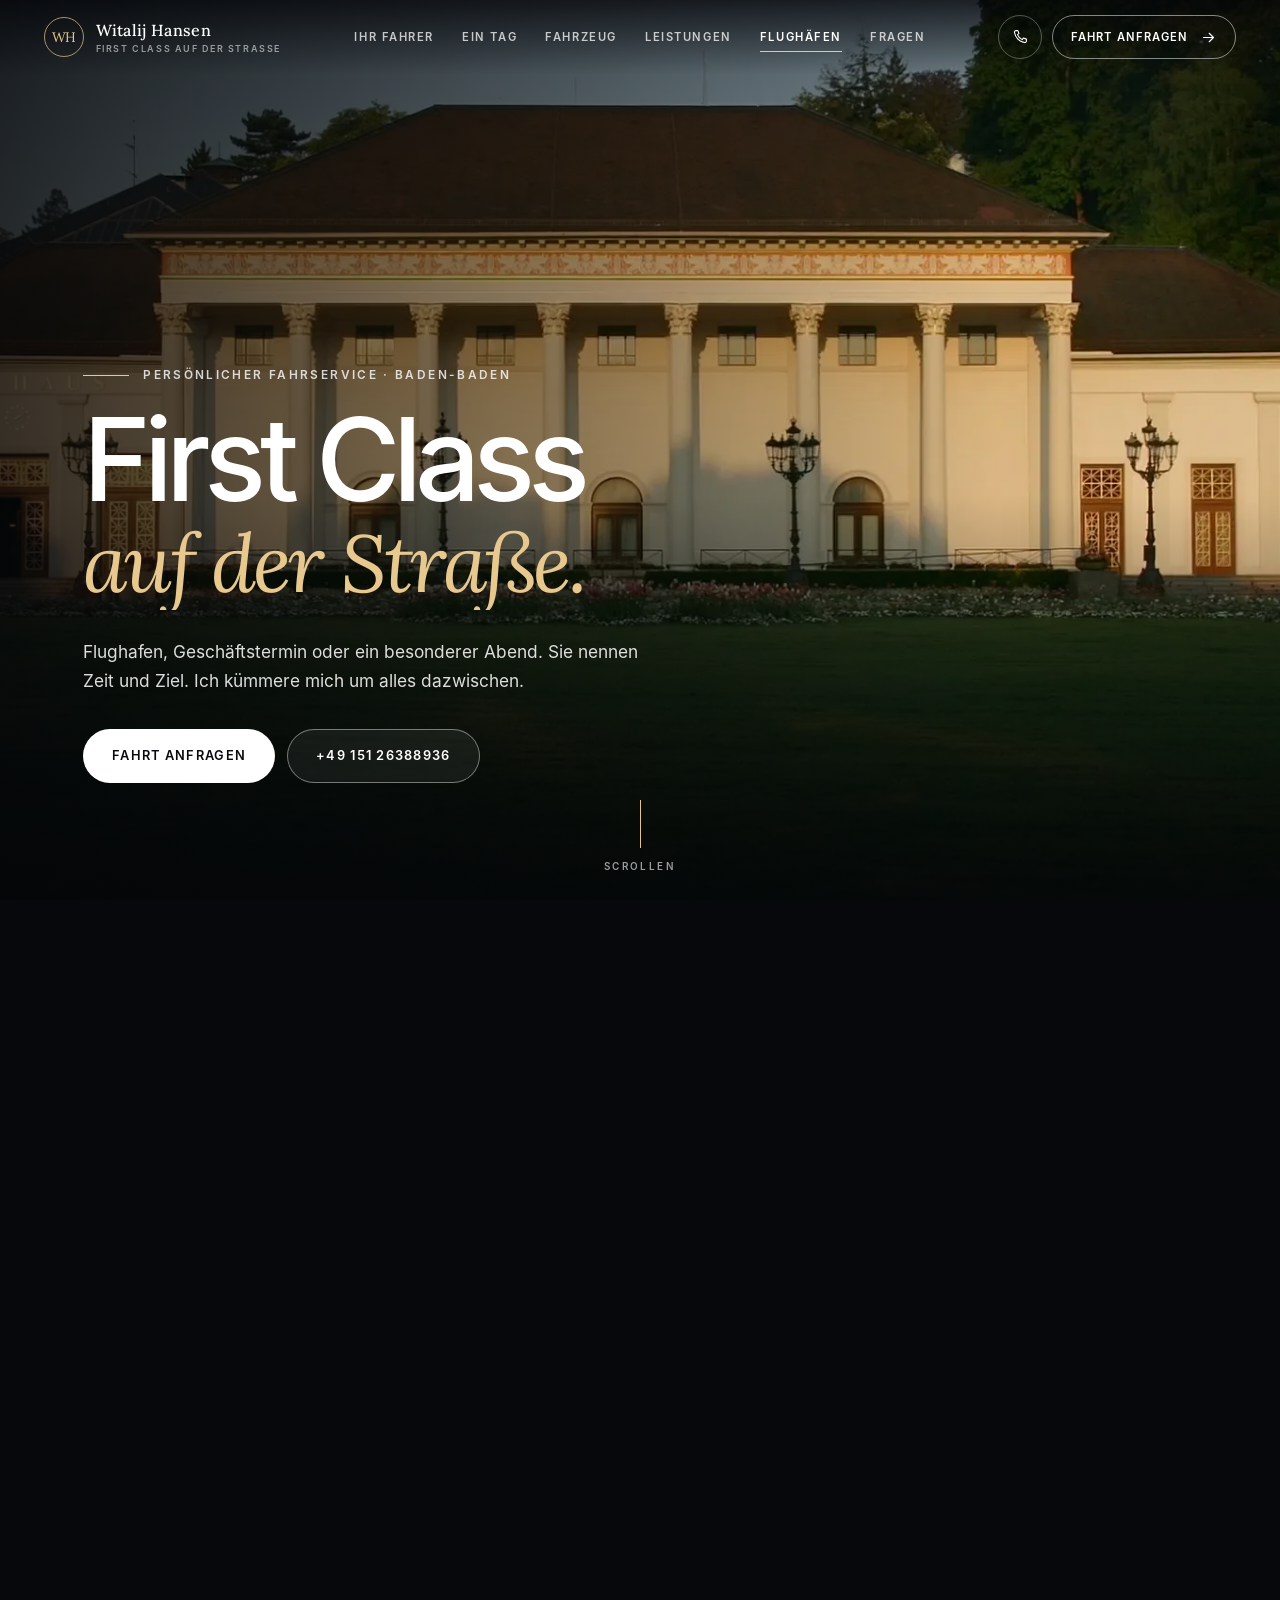
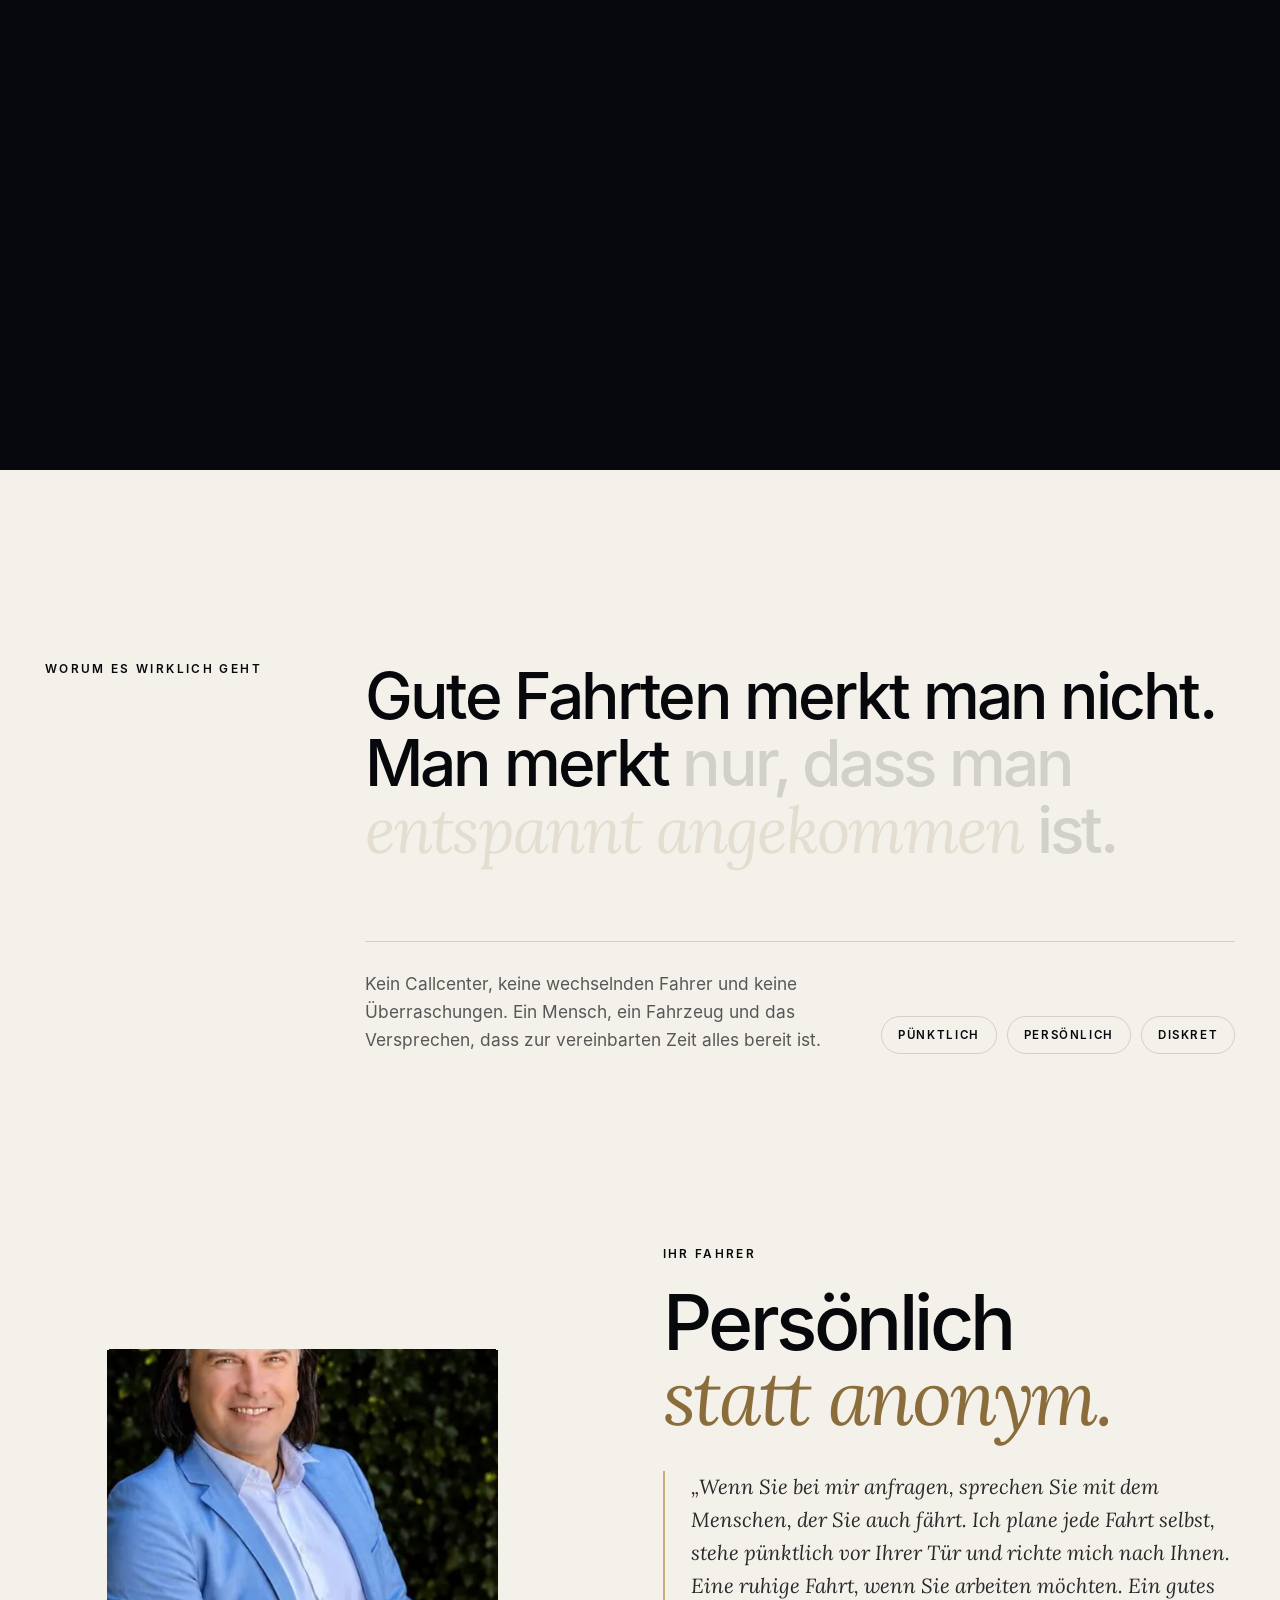
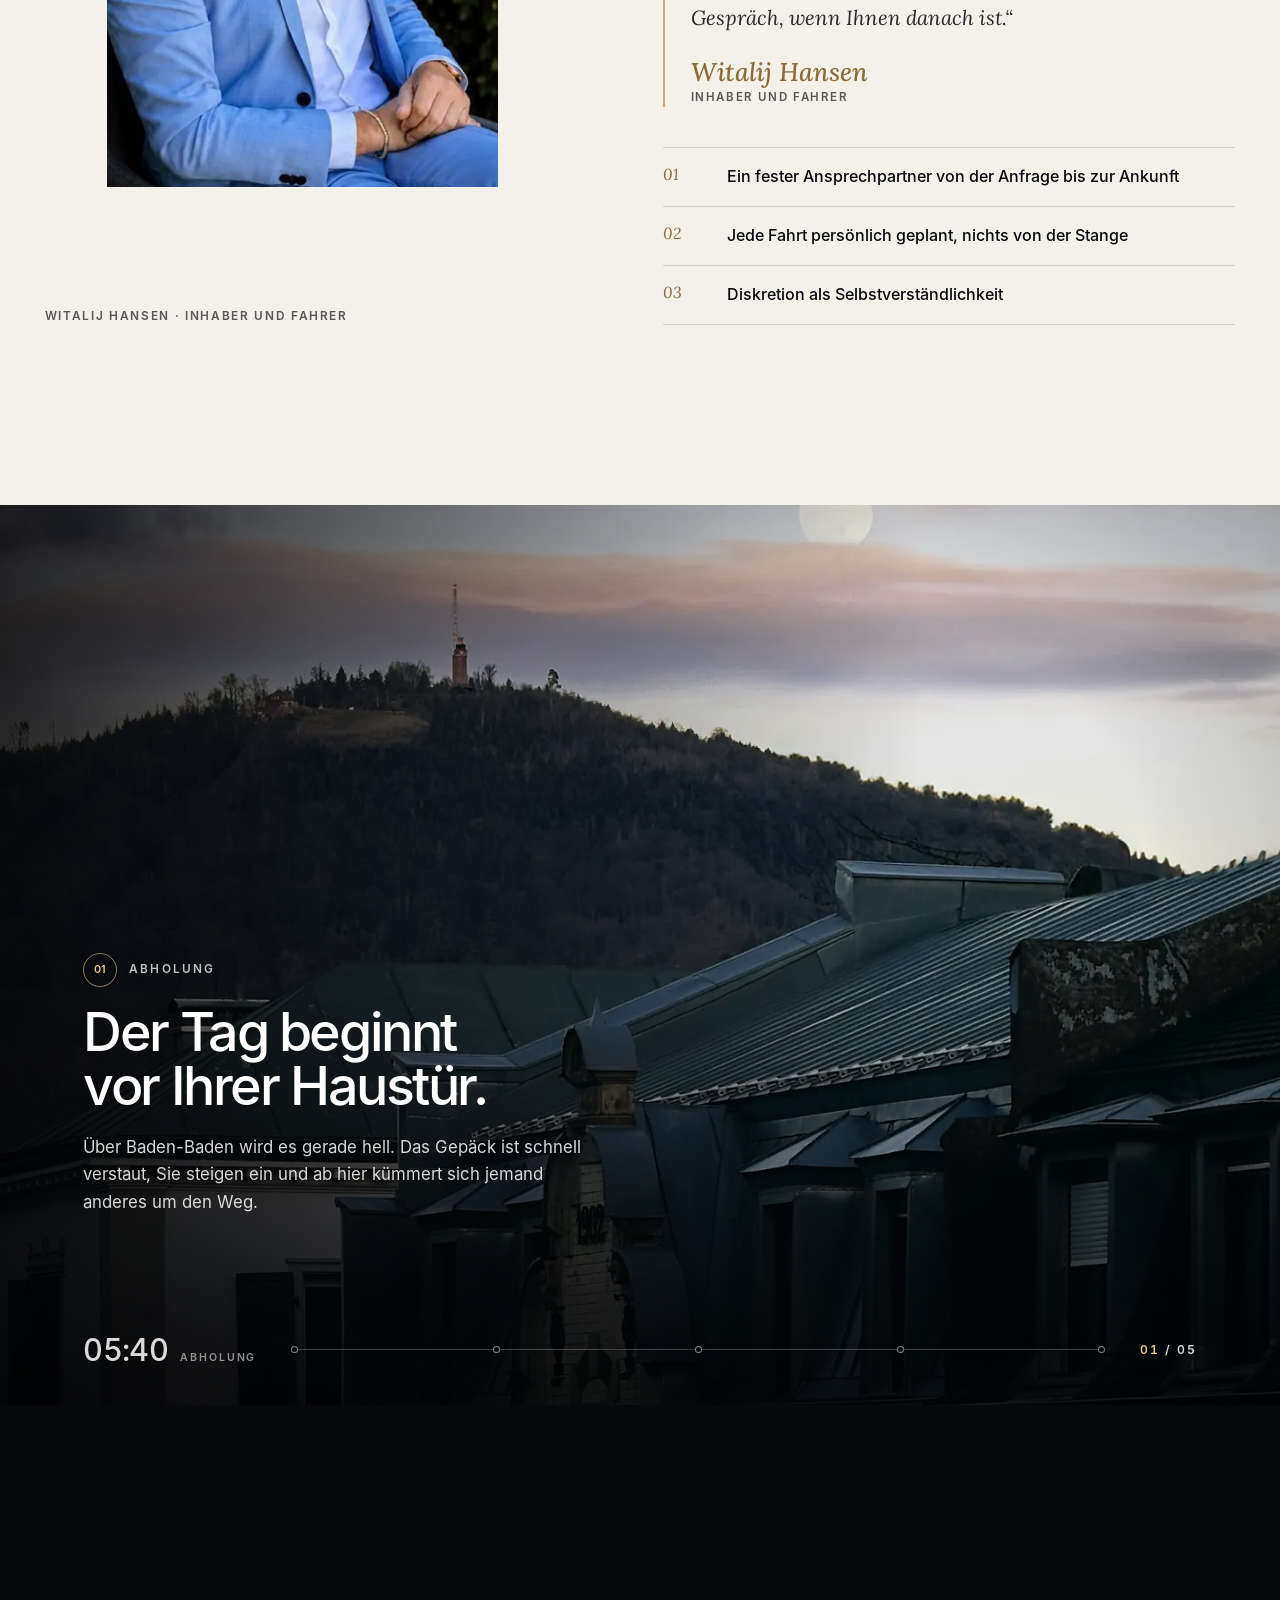
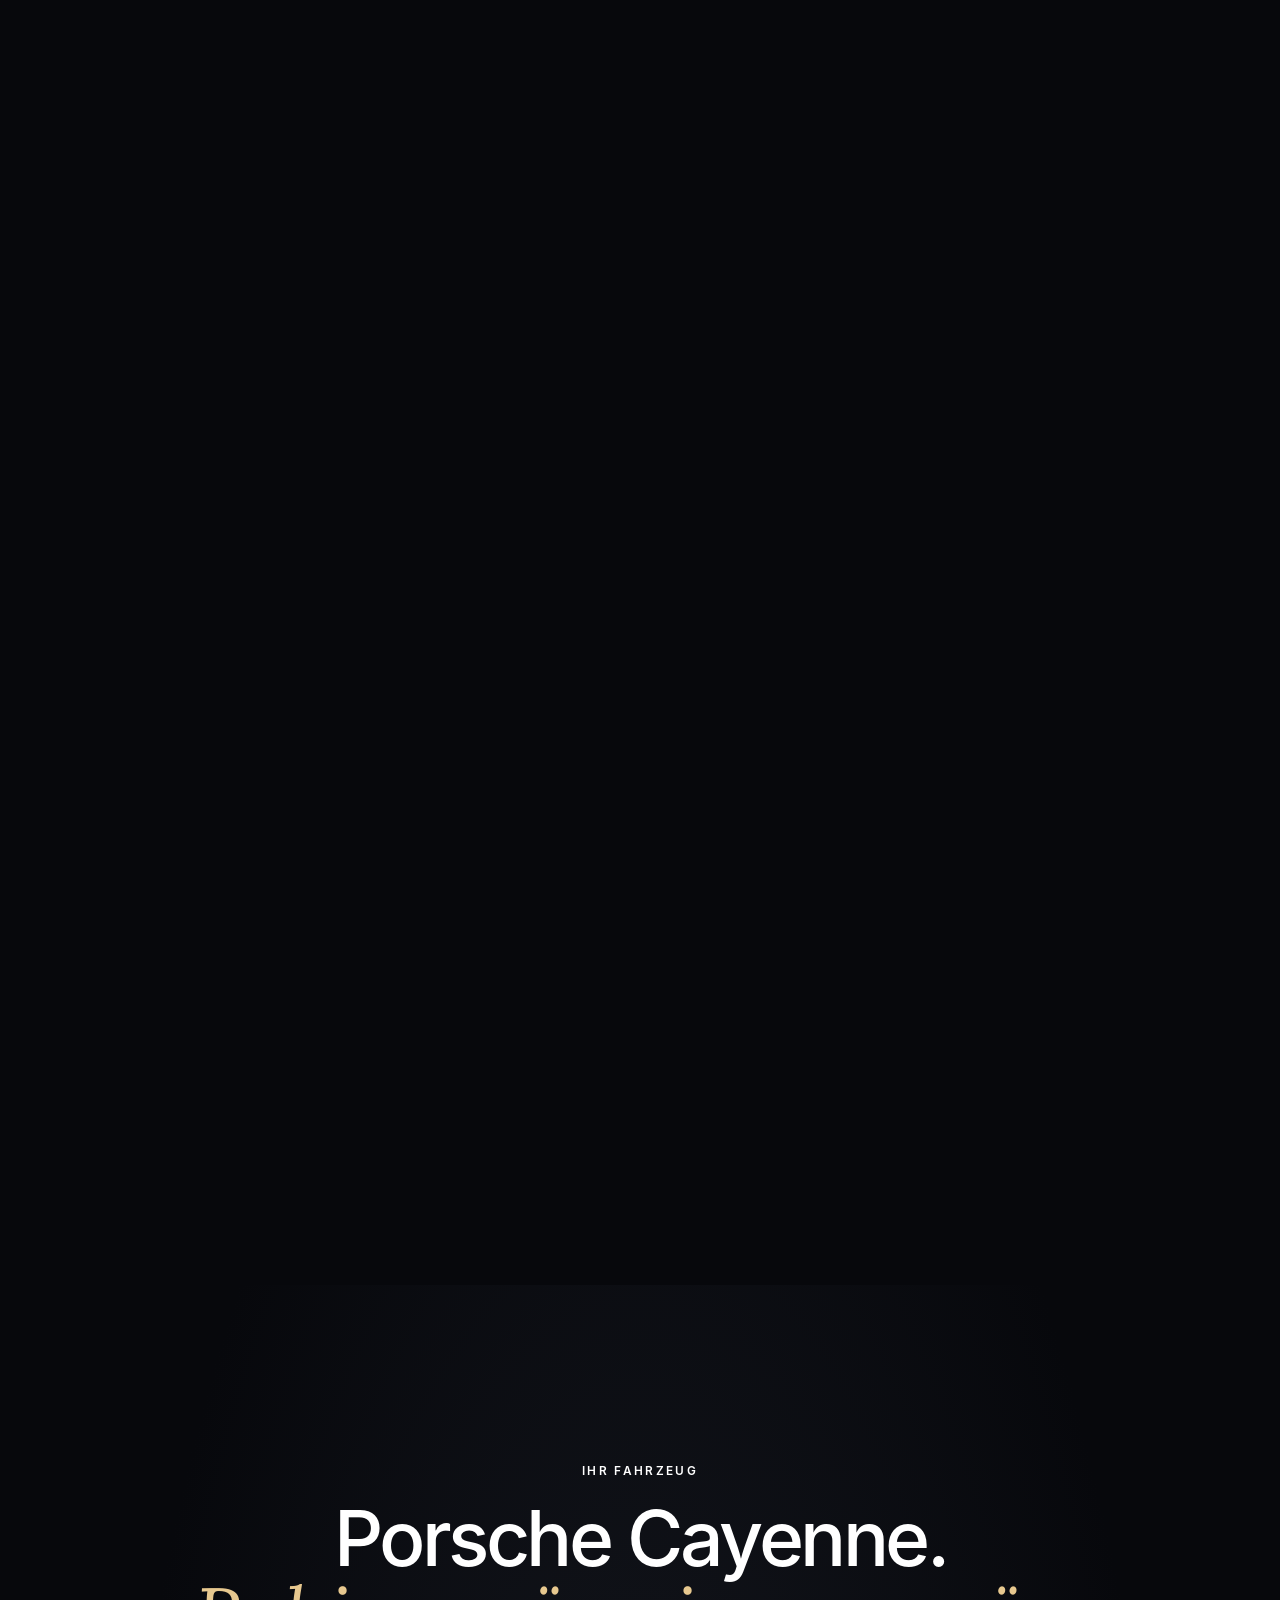
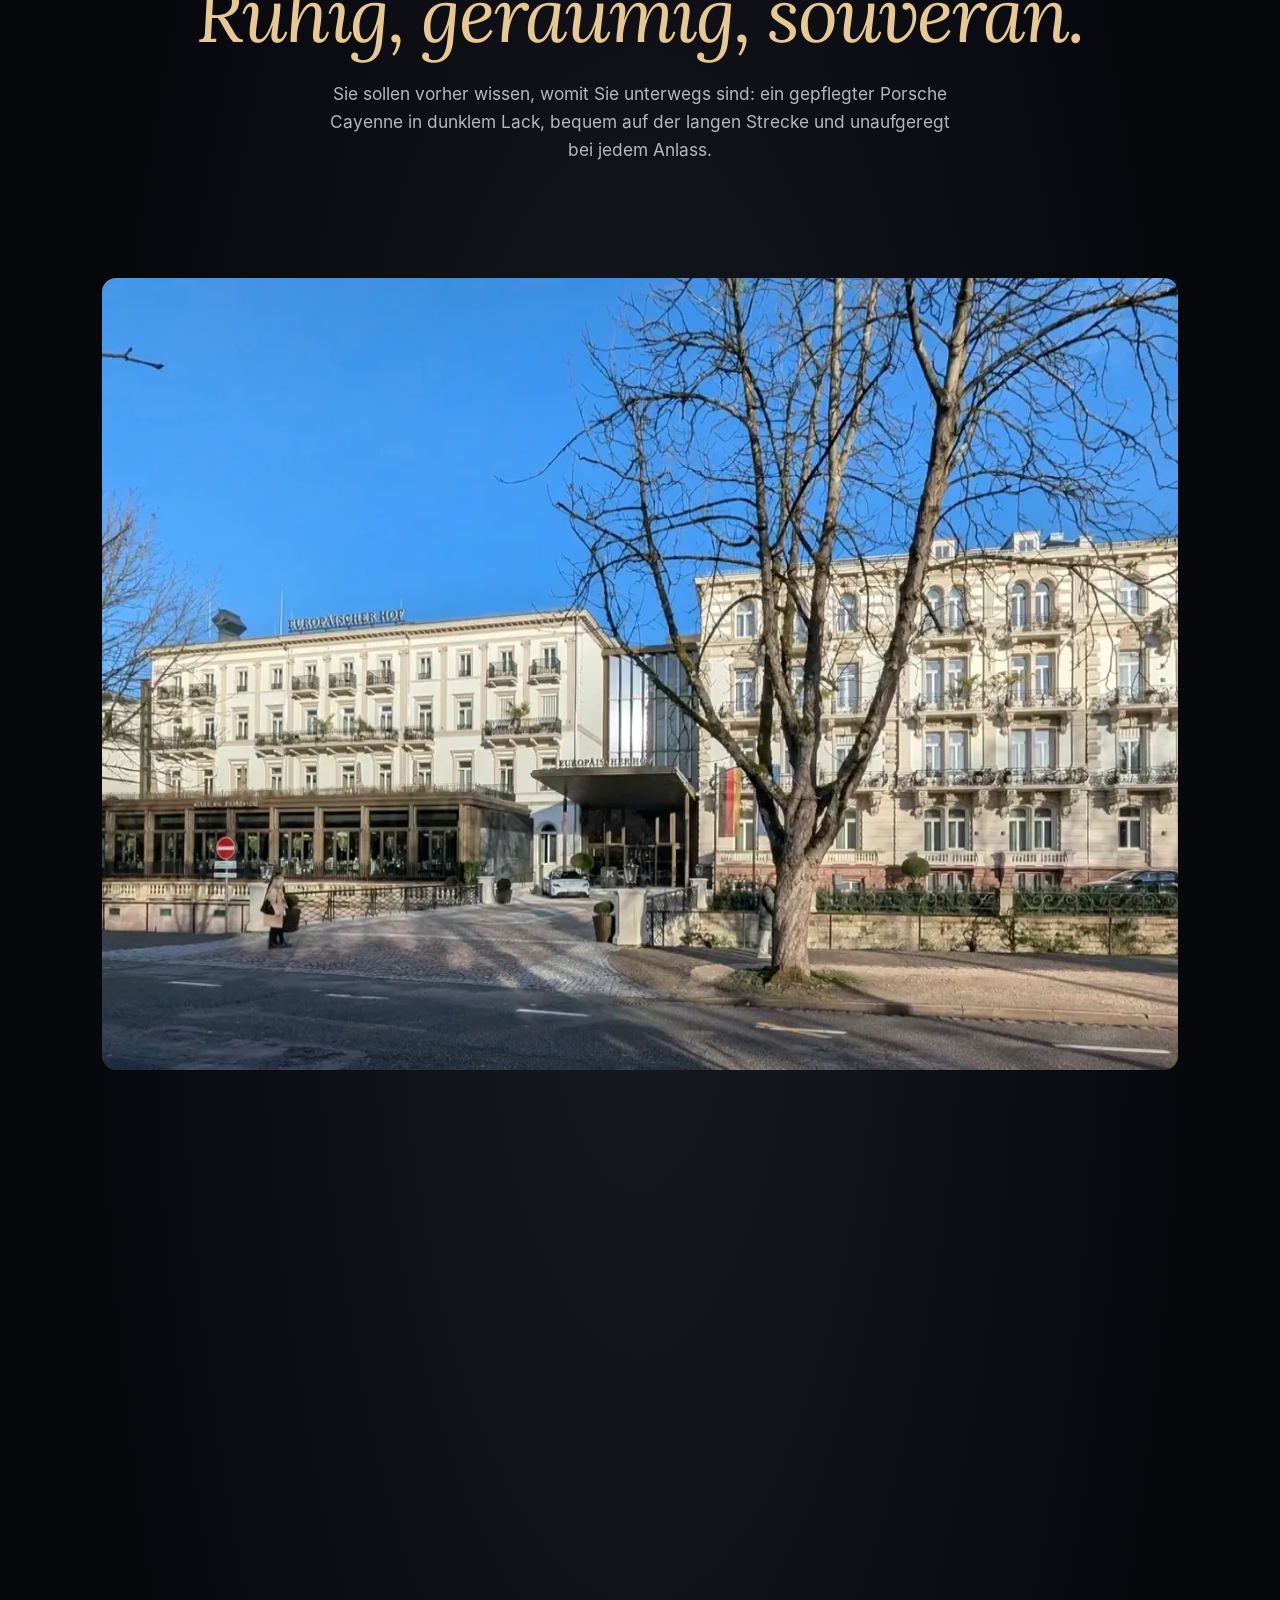
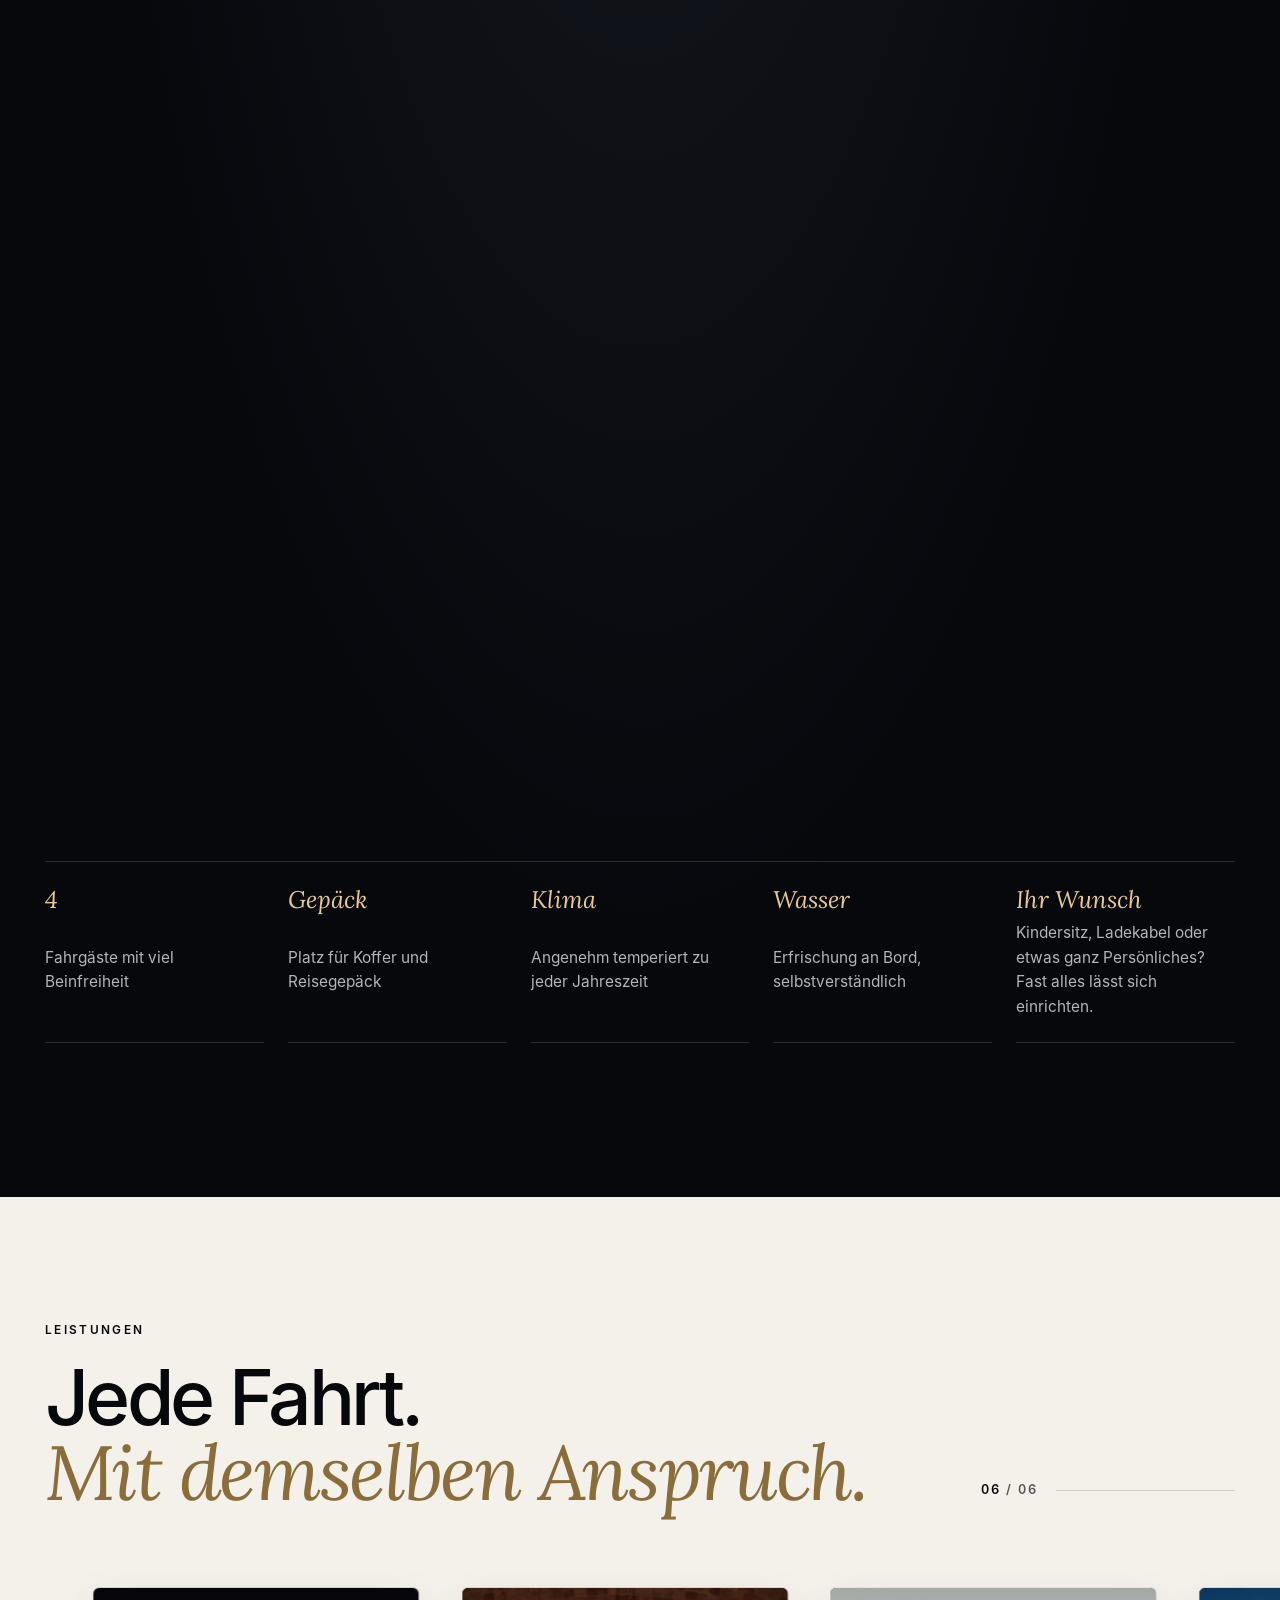
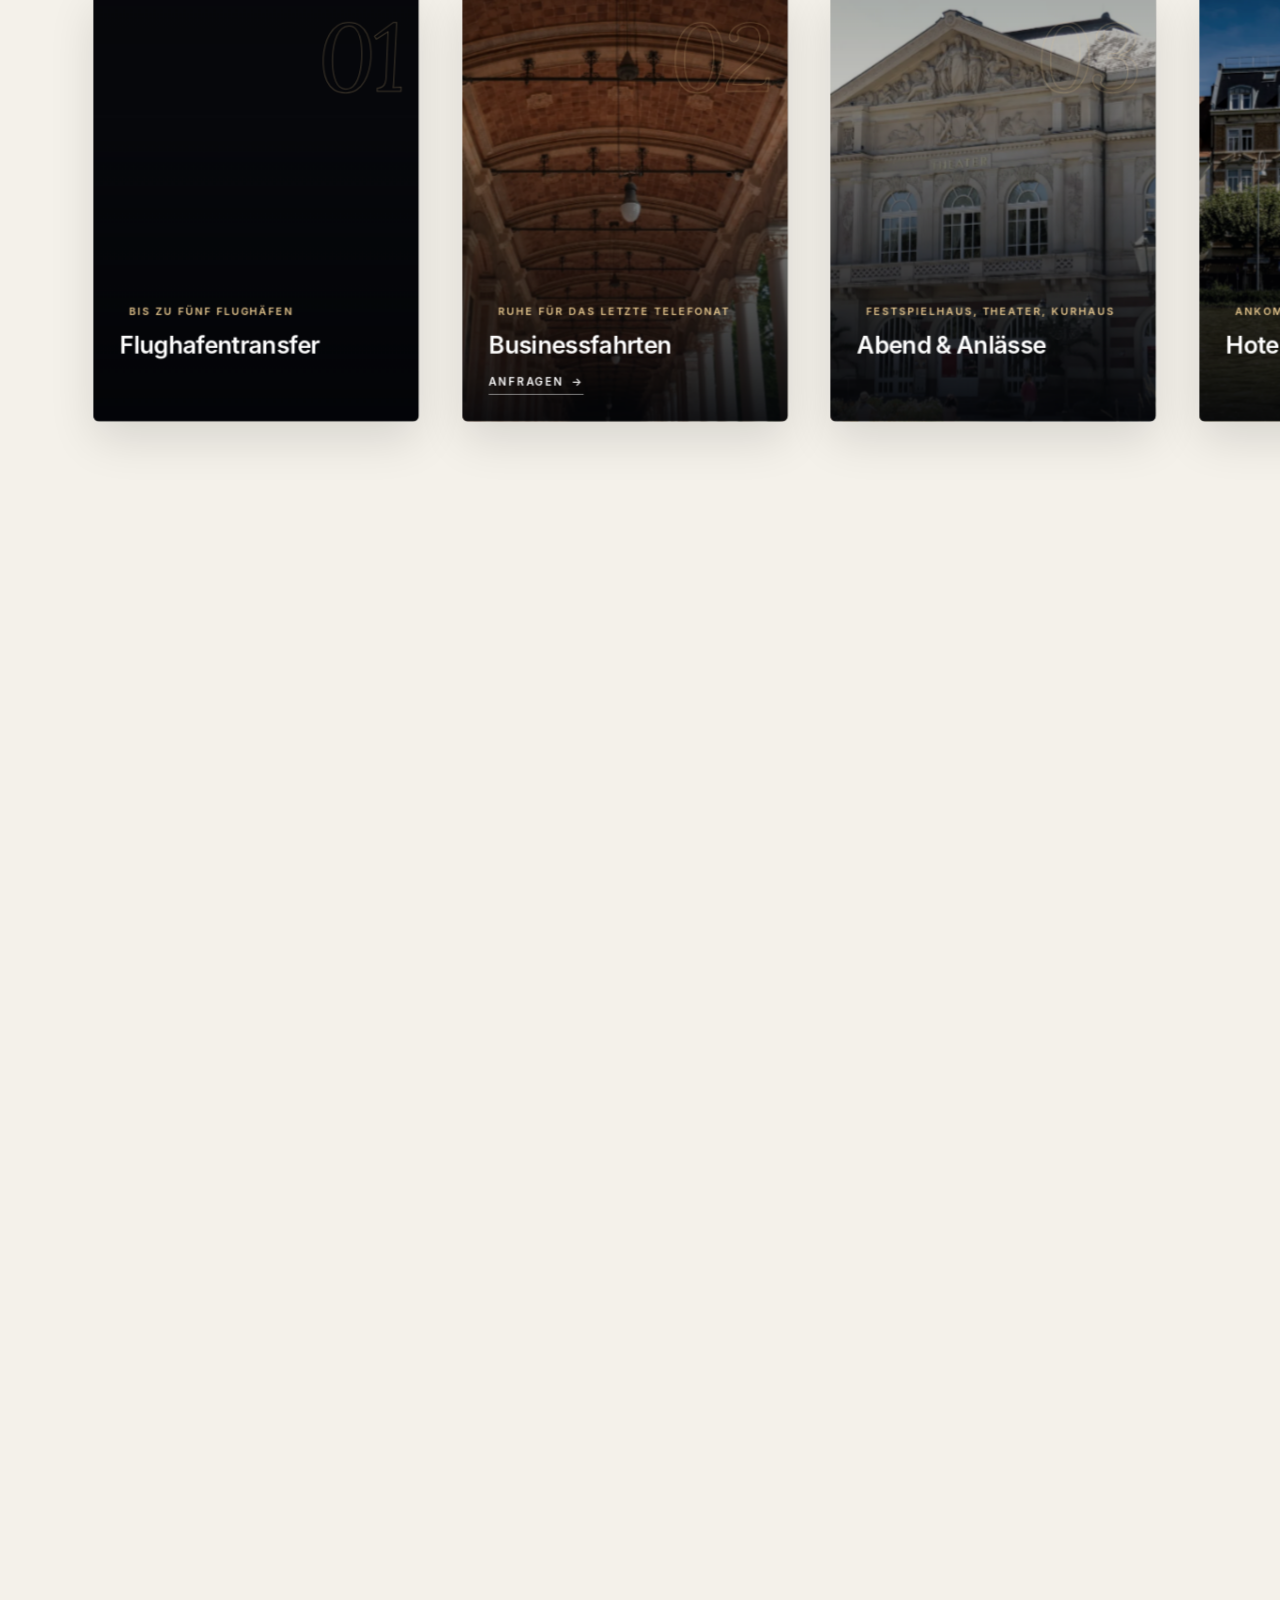
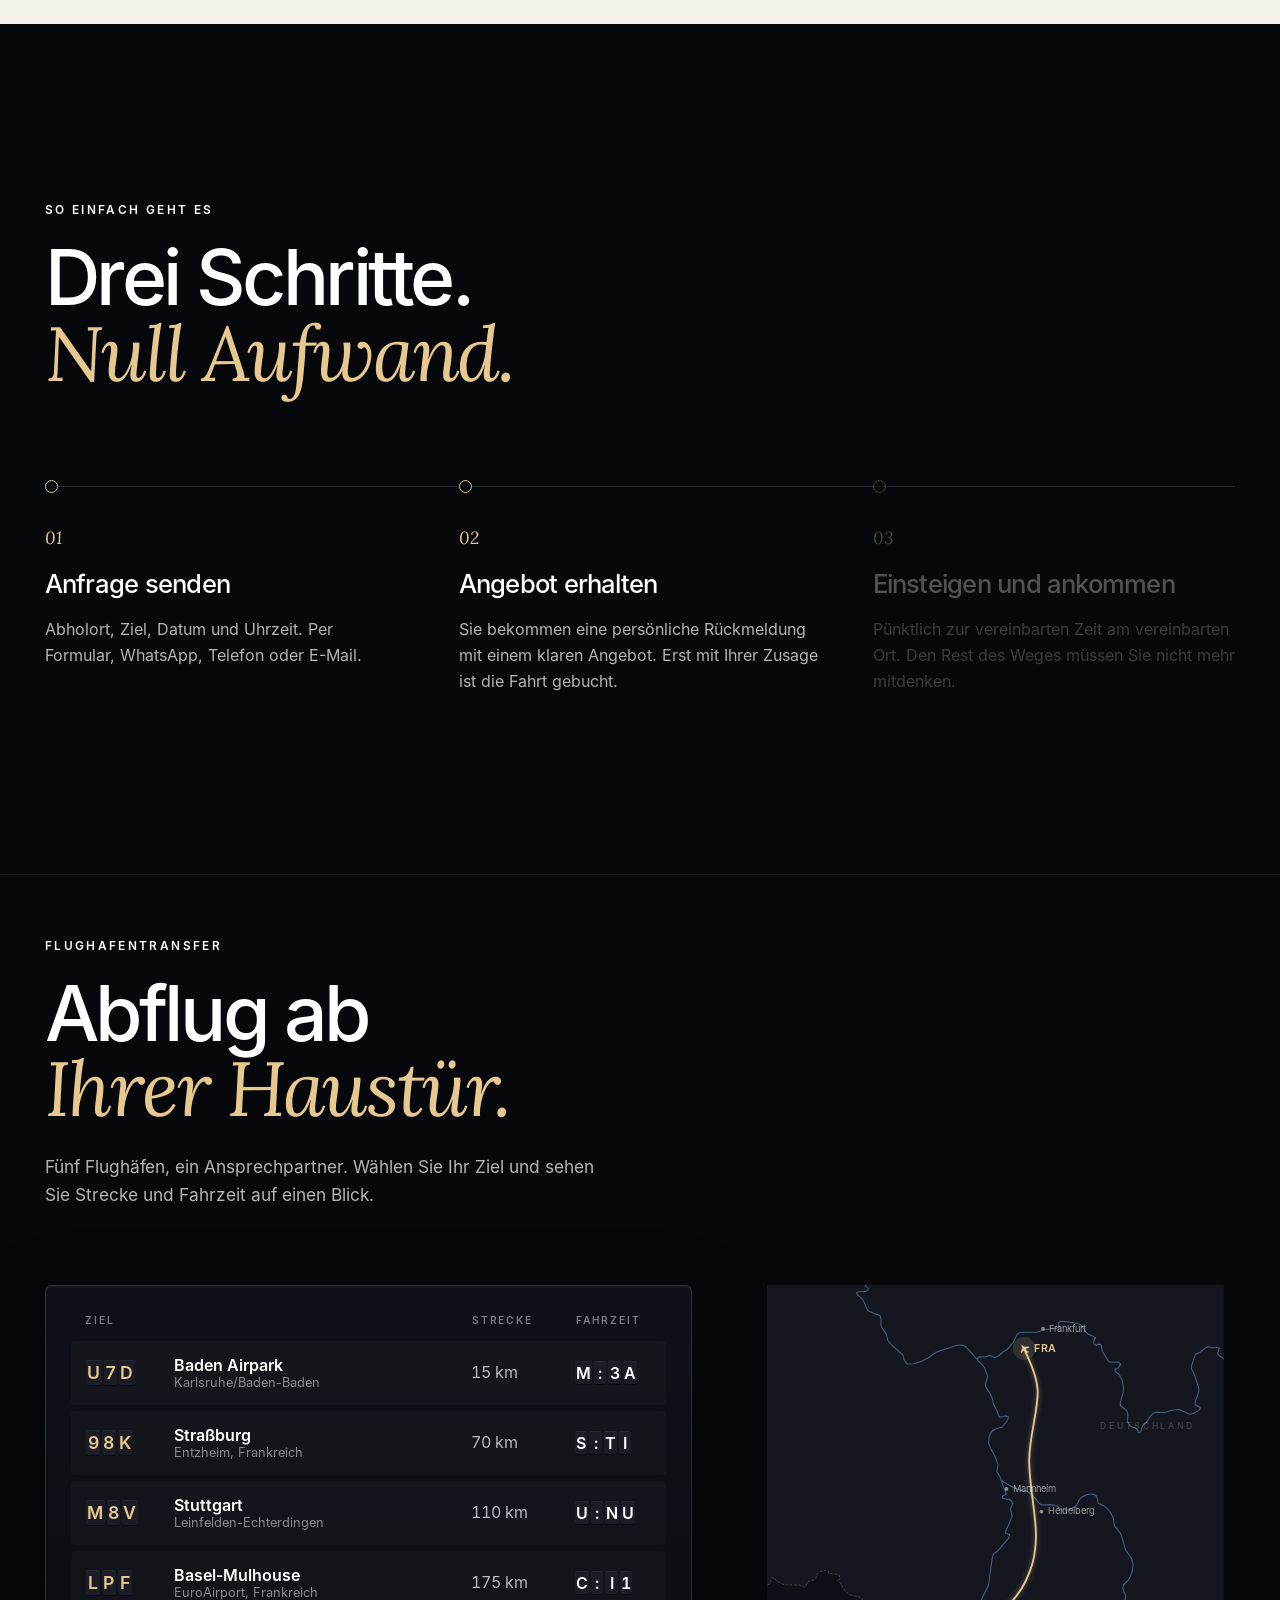
==== commit 59b95766: "V3: Cache-Versionierung für CSS und JS Co-Authored-By: Claude Opus 5.5 <noreply@anthropic.com> Claud" ====
--- a/v3/index.html
+++ b/v3/index.html
@@ -24,7 +24,7 @@
   <link rel="preload" href="assets/fonts/lora-italic.woff" as="font" type="font/woff" crossorigin>
   <link rel="preload" as="image" href="assets/video/kurhaus-poster.webp" media="(min-width: 768px)">
   <link rel="preload" as="image" href="assets/video/kurhaus-poster-m.webp" media="(max-width: 767px)">
-  <link rel="stylesheet" href="styles.css">
+  <link rel="stylesheet" href="styles.css?v=7">
   <script type="application/ld+json">
   {
     "@context": "https://schema.org",
@@ -455,6 +455,6 @@
 
   <a class="dock-cta" href="#anfrage">Fahrt anfragen</a>
 
-  <script src="script.js" defer></script>
+  <script src="script.js?v=7" defer></script>
 </body>
 </html>
--- a/v3/styles.css
+++ b/v3/styles.css
@@ -536,3 +536,10 @@
   .menu-open .nav { opacity: 1; visibility: visible; transition: opacity .35s, visibility 0s; }
   .menu-open, .menu-open body { overflow: hidden; }
 }
+@media (max-width: 767px) {
+  .drive-stage { align-content: center; }
+  .drive-media { inset: auto; left: 0; right: 0; top: 50%; aspect-ratio: 4 / 3; border-radius: 0; transform: translate3d(0, -50%, 0) scale(calc(.9 + var(--v) * .1)); }
+  .drive-shade { background: none; }
+  .drive-caption { bottom: auto; top: calc(50% + 37.5vw + 18px); left: 20px; right: 20px; line-height: 1.5; }
+  .drive-note { top: calc(50% - 37.5vw - 34px); right: 20px; }
+}
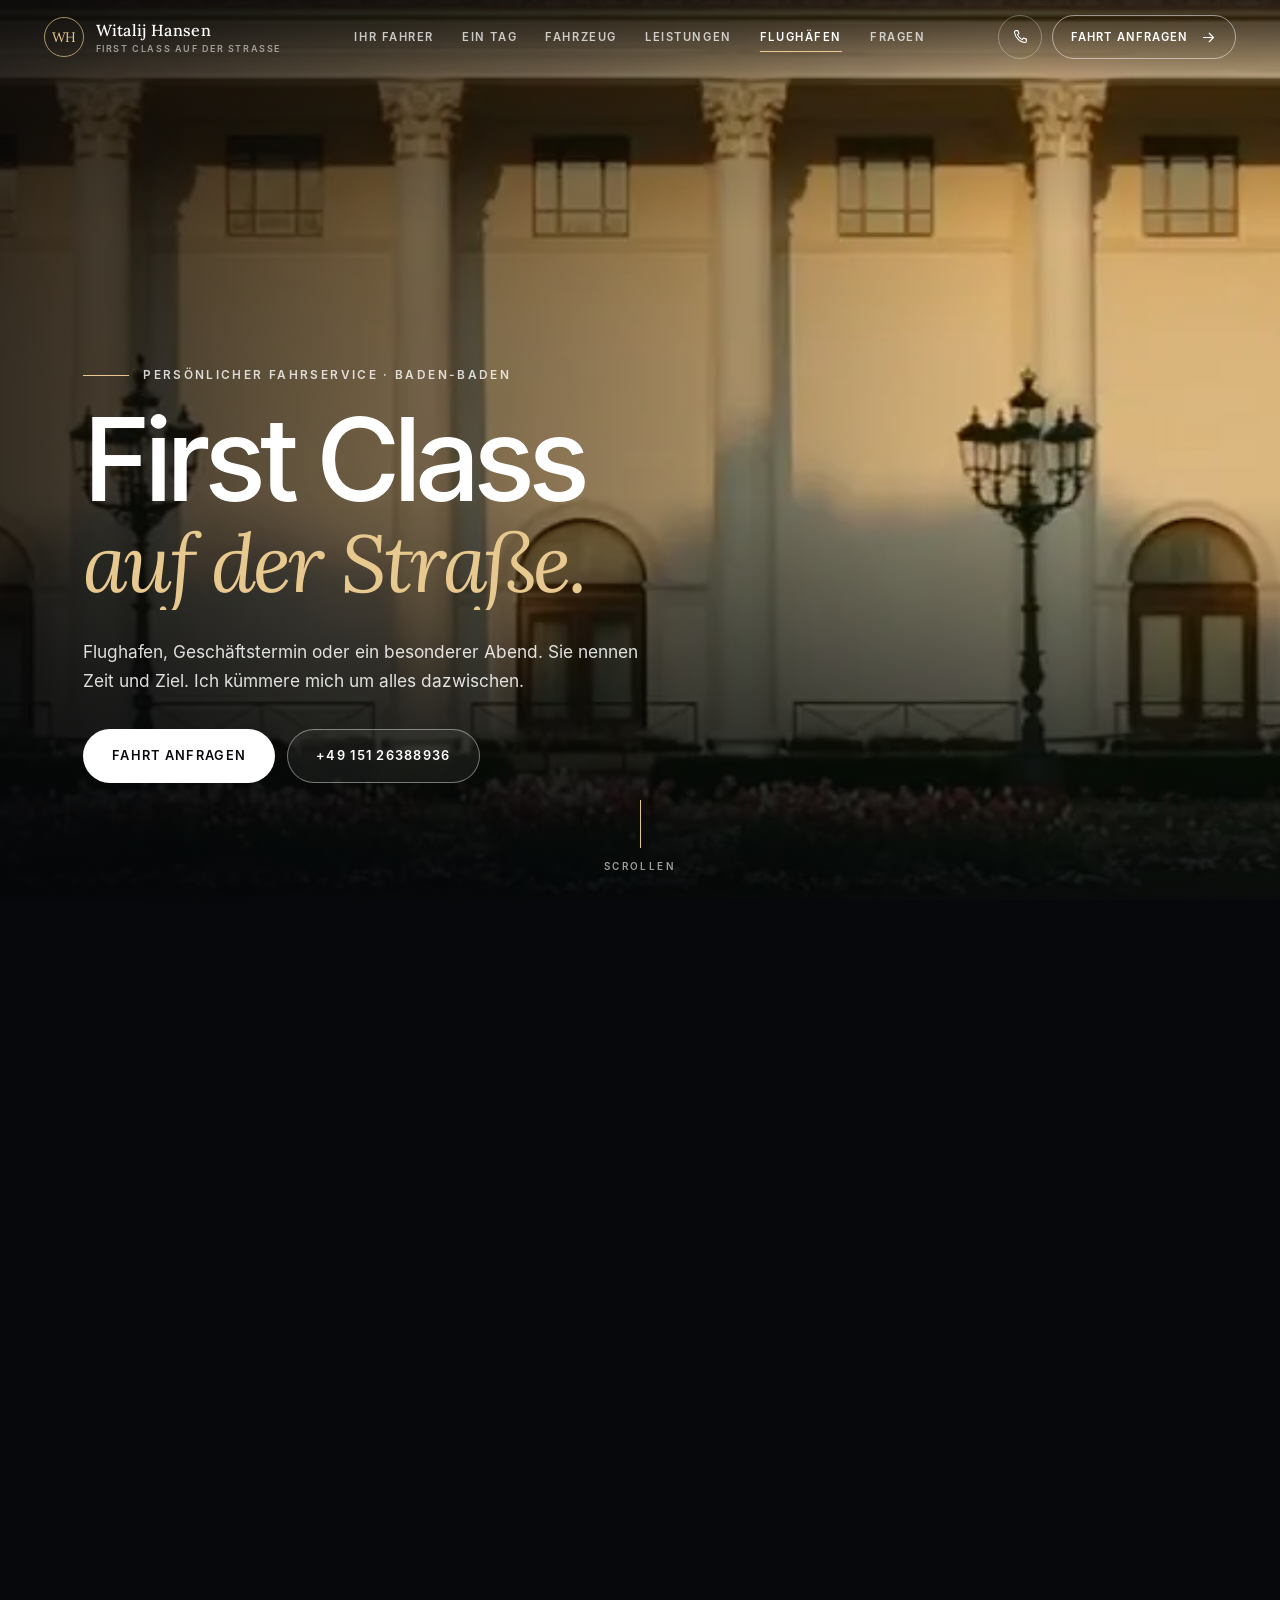
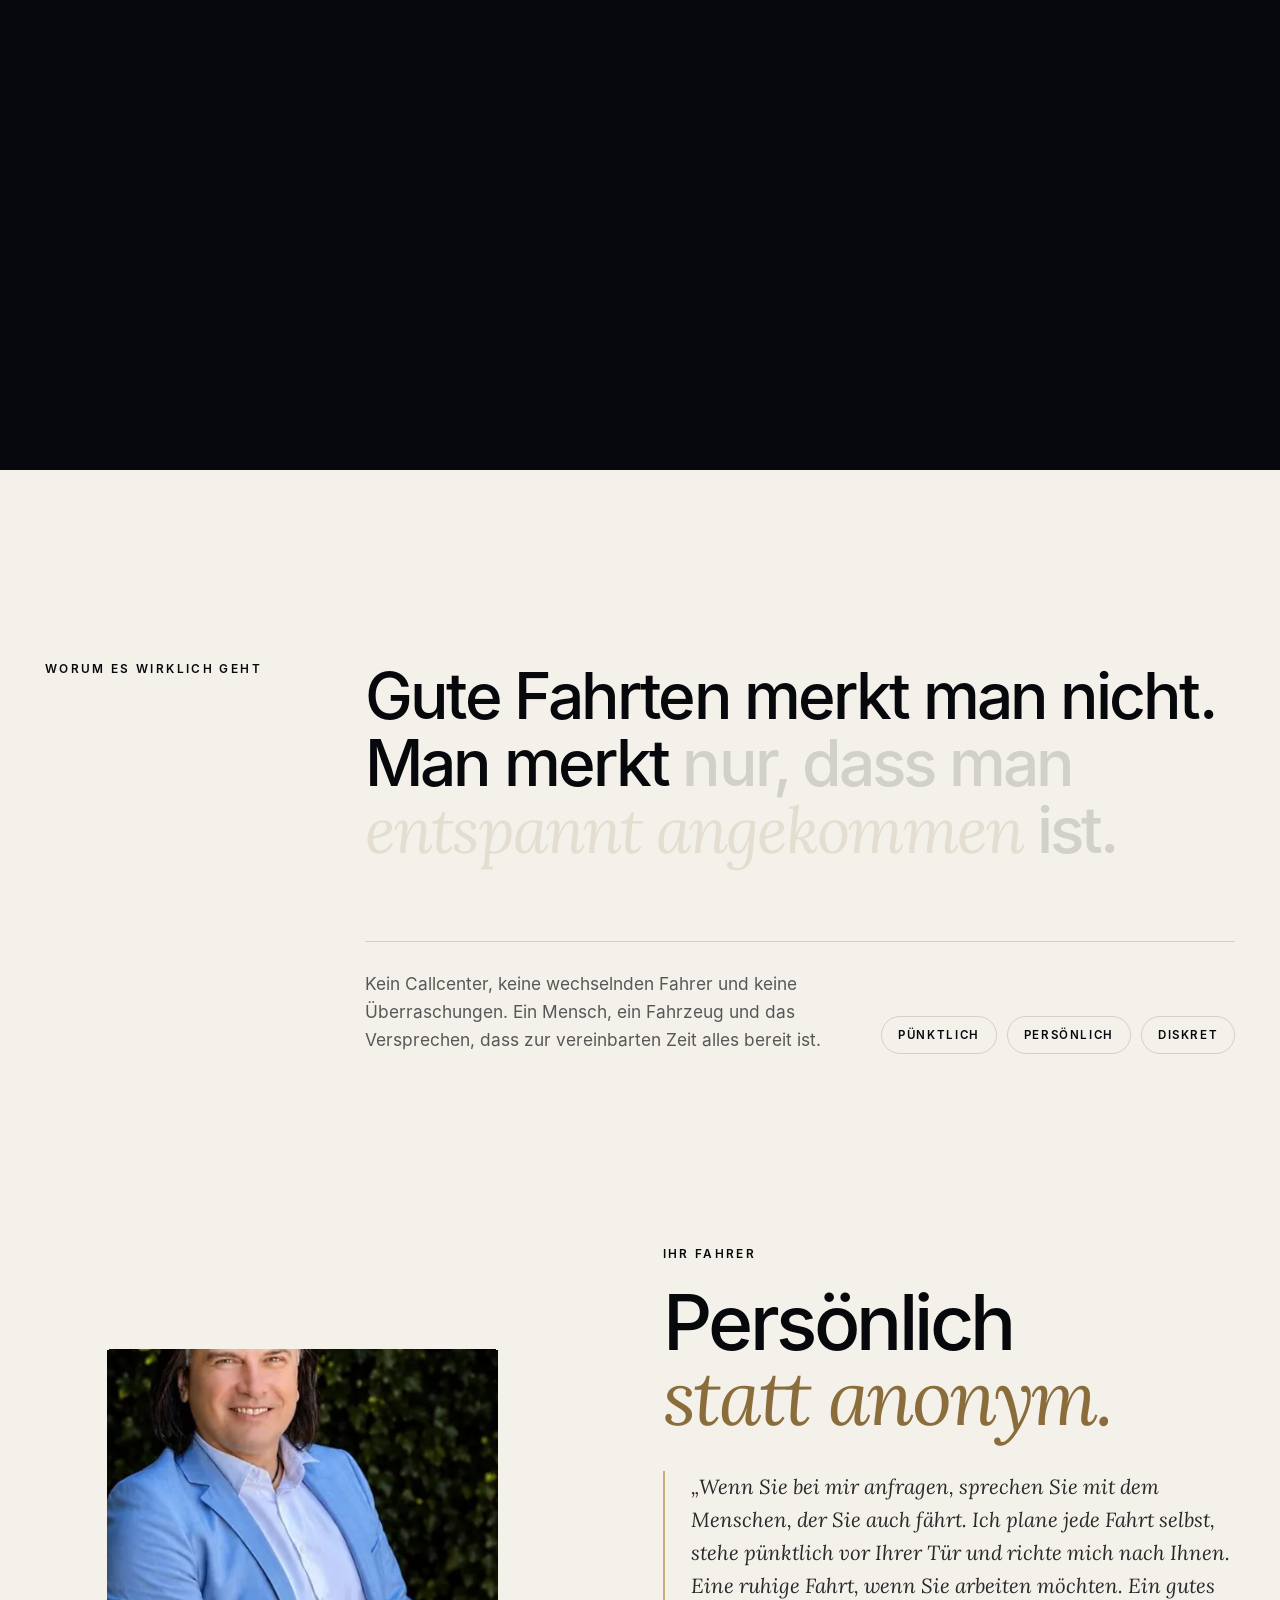
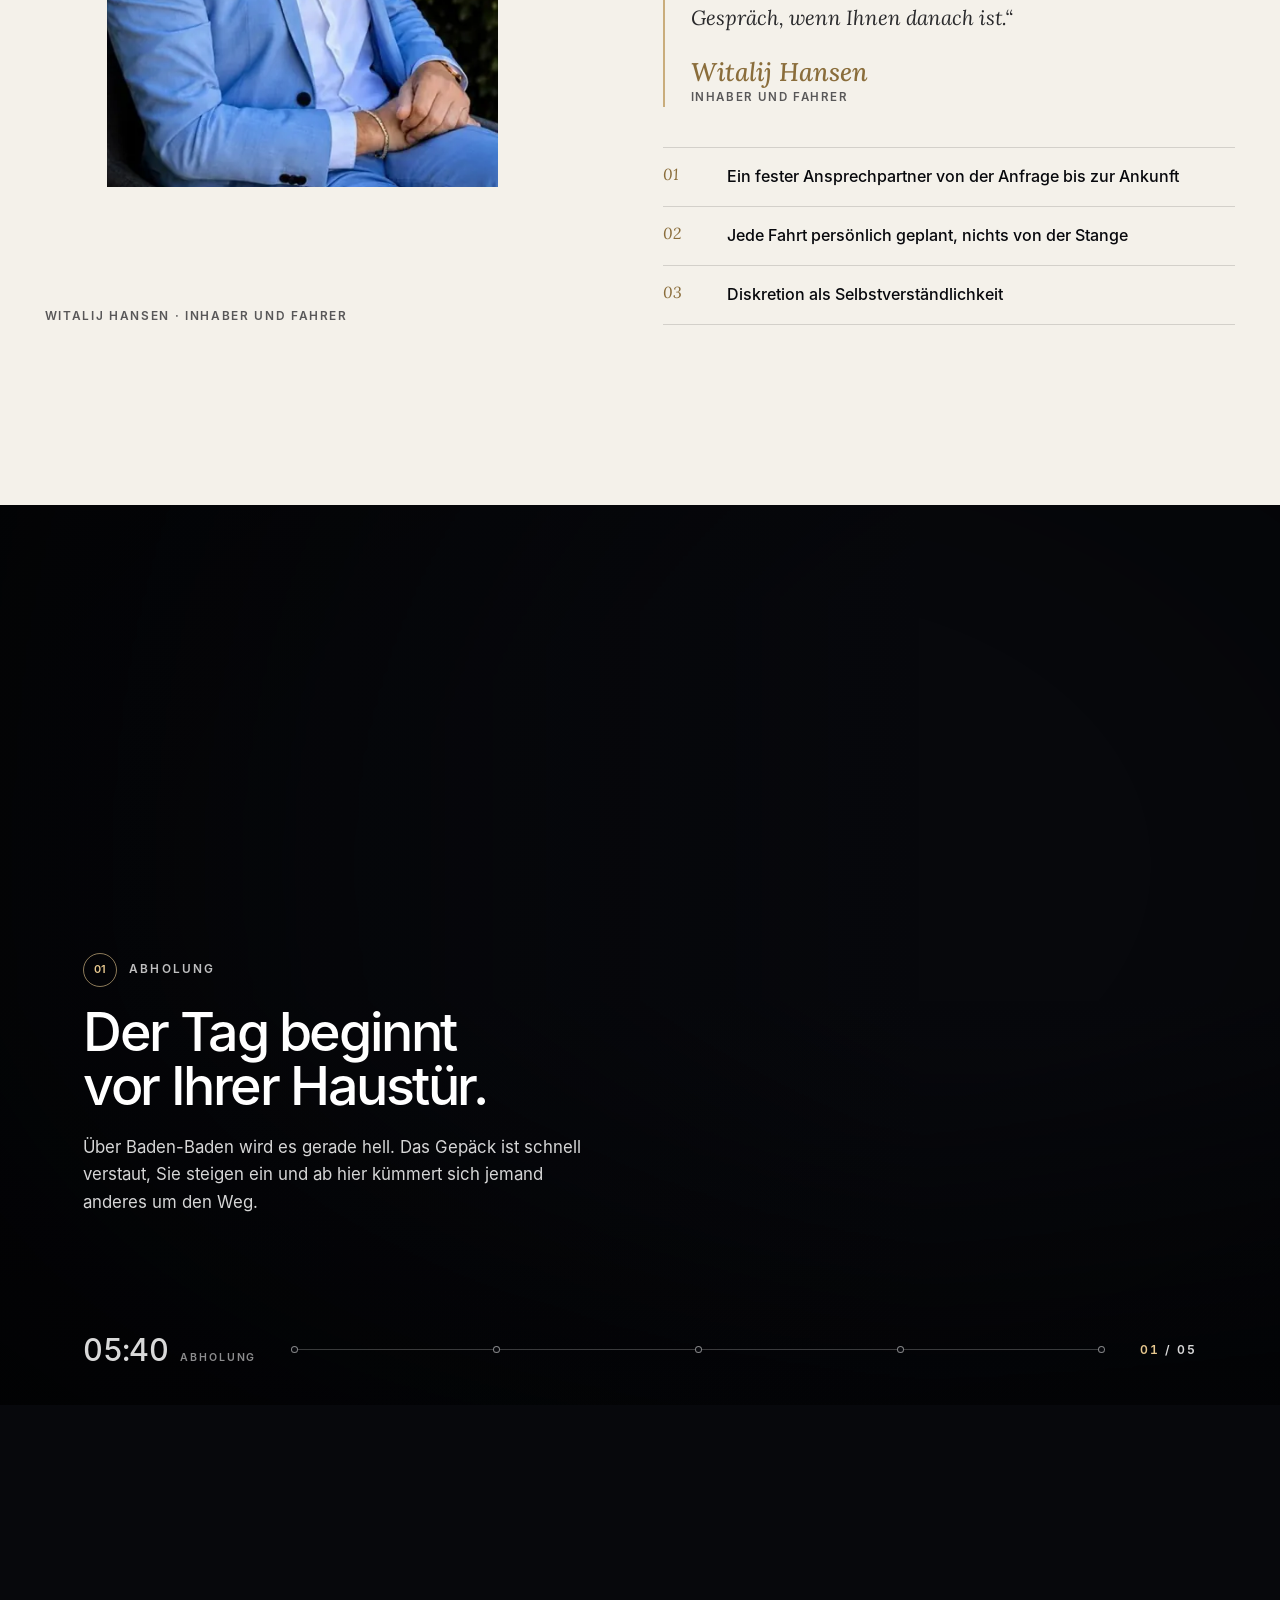
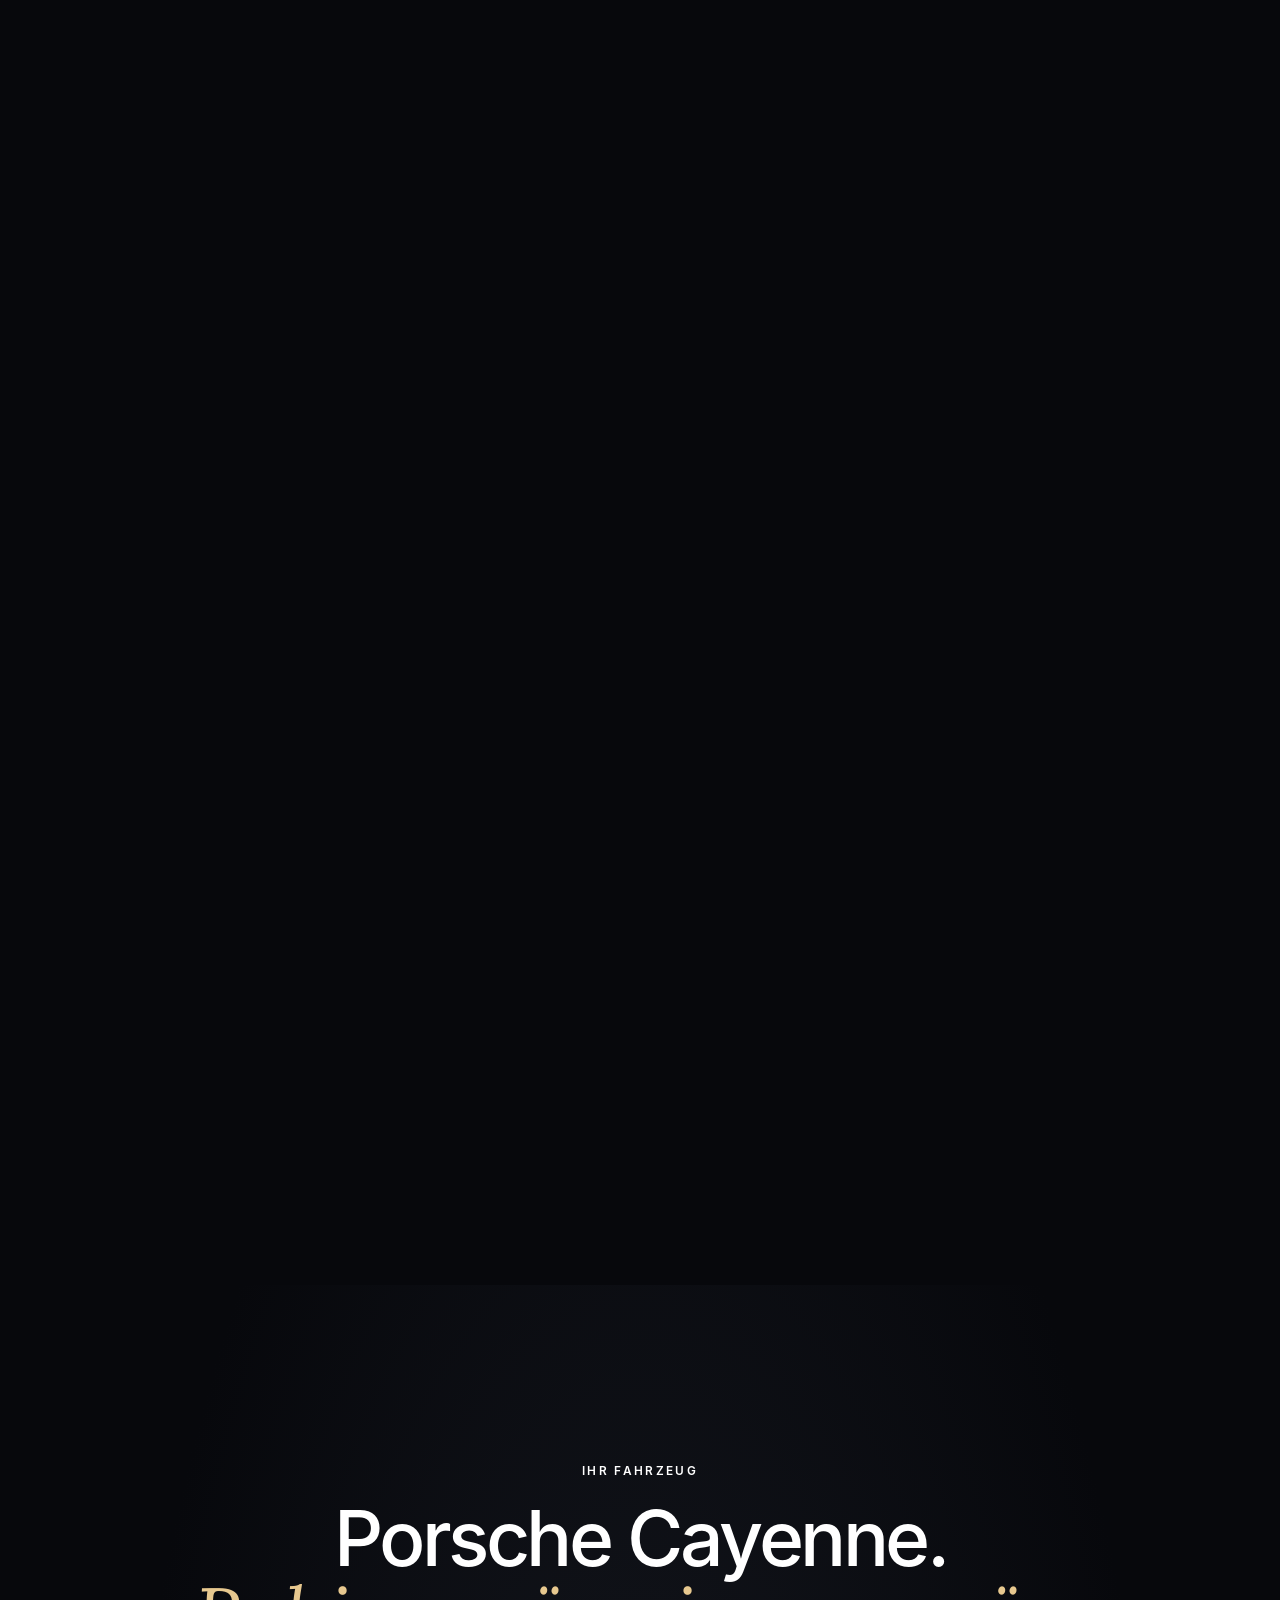
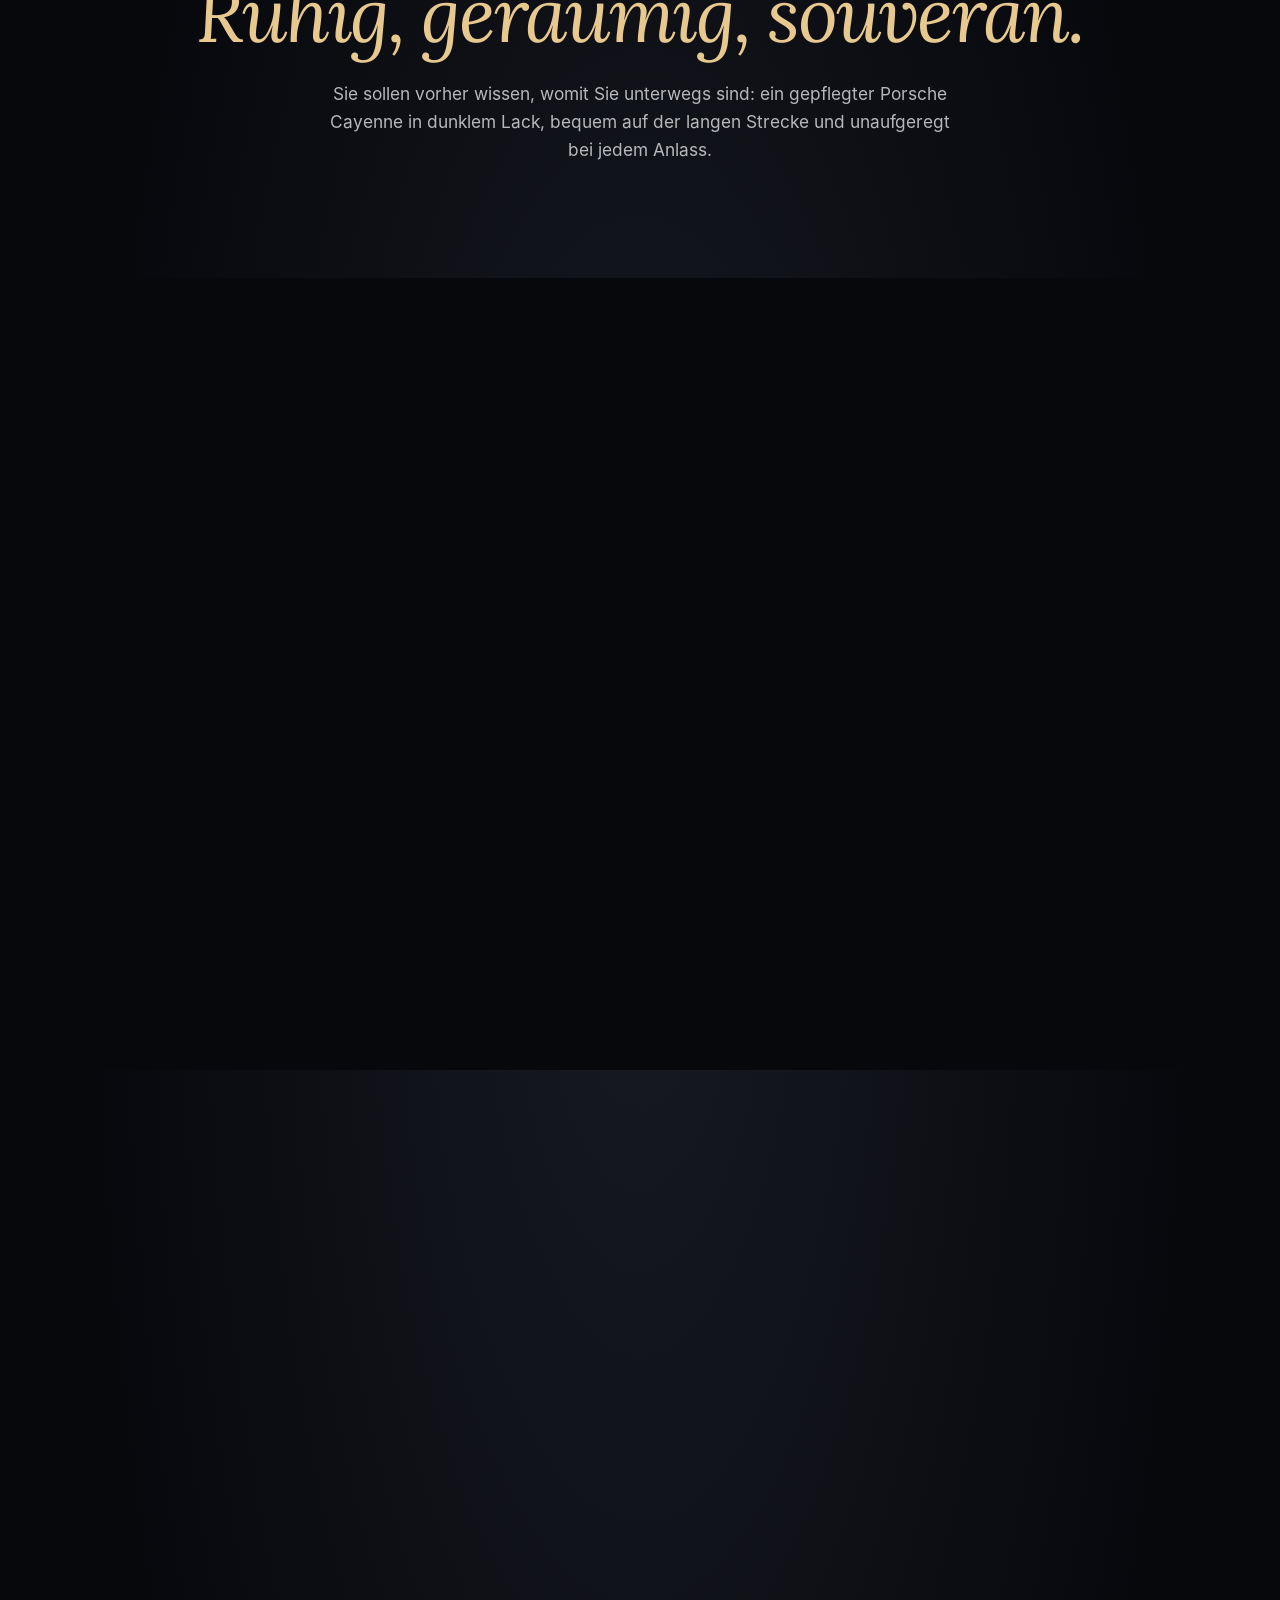
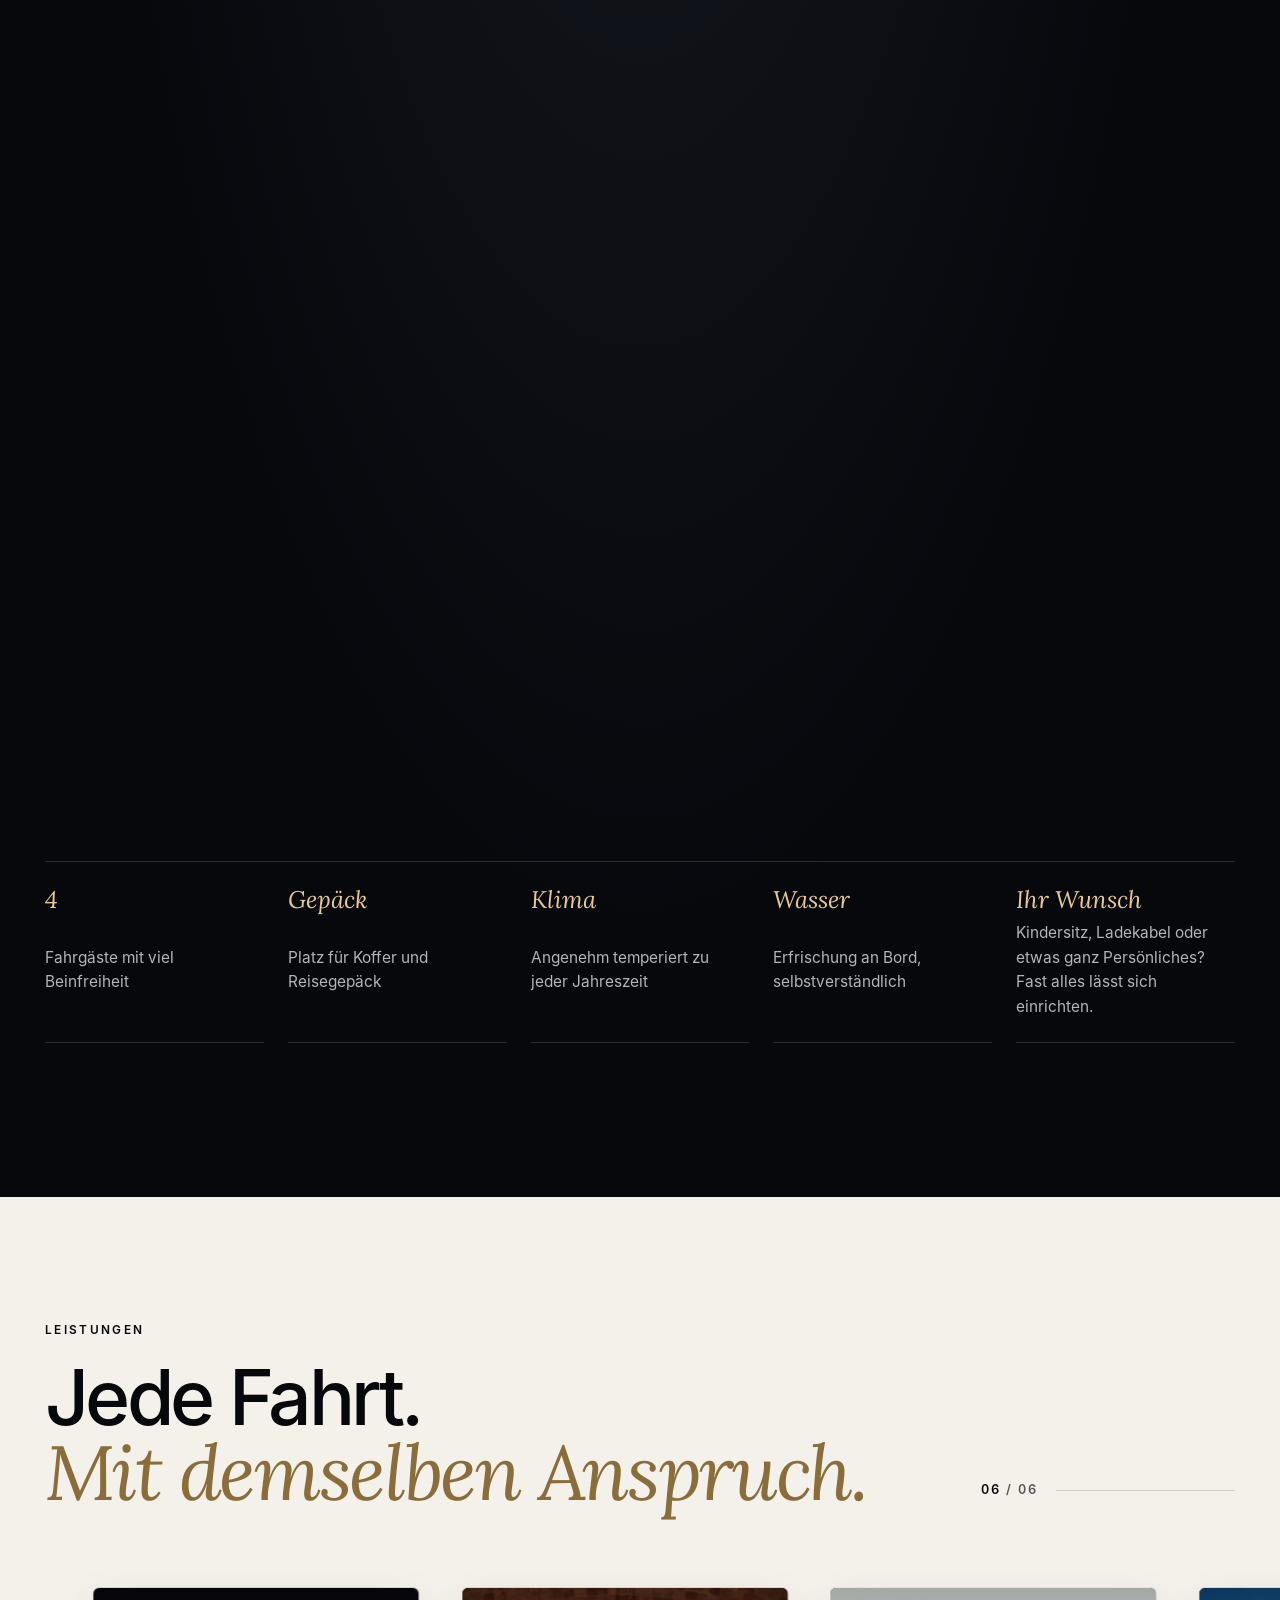
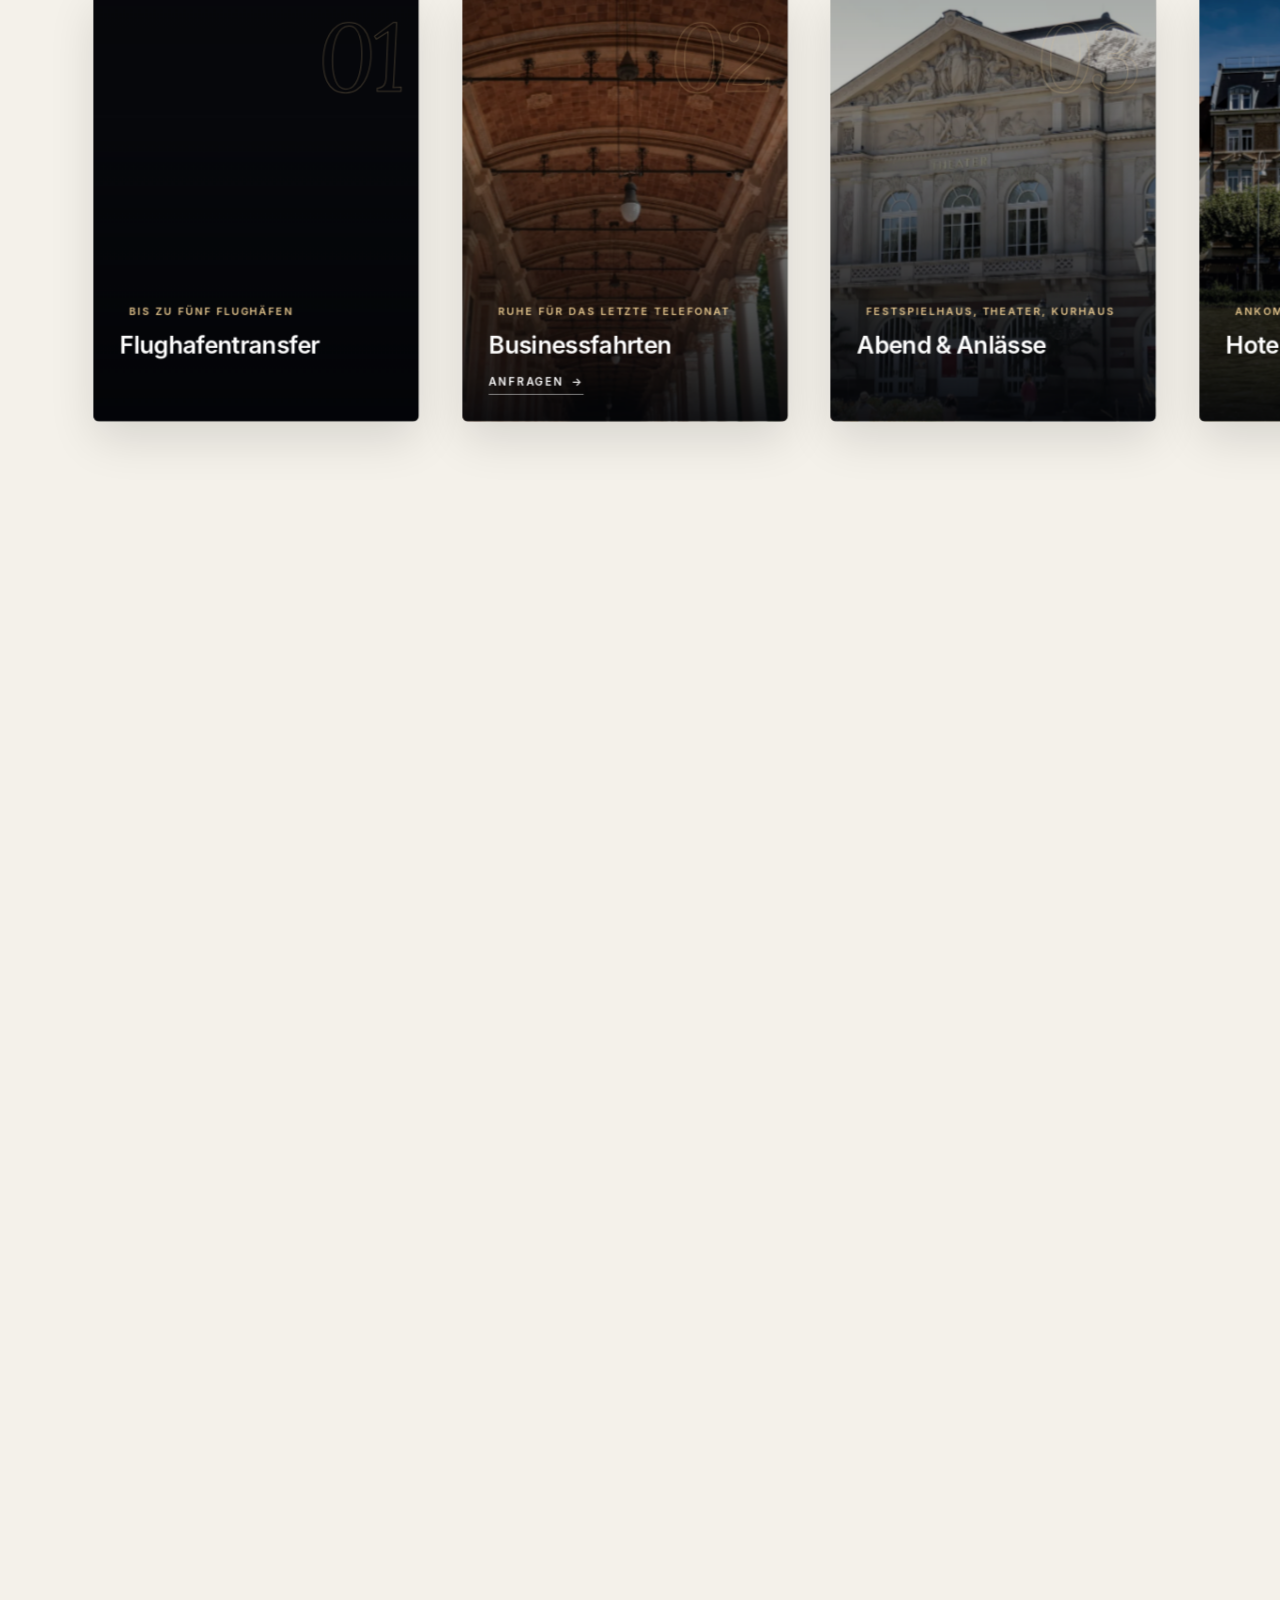
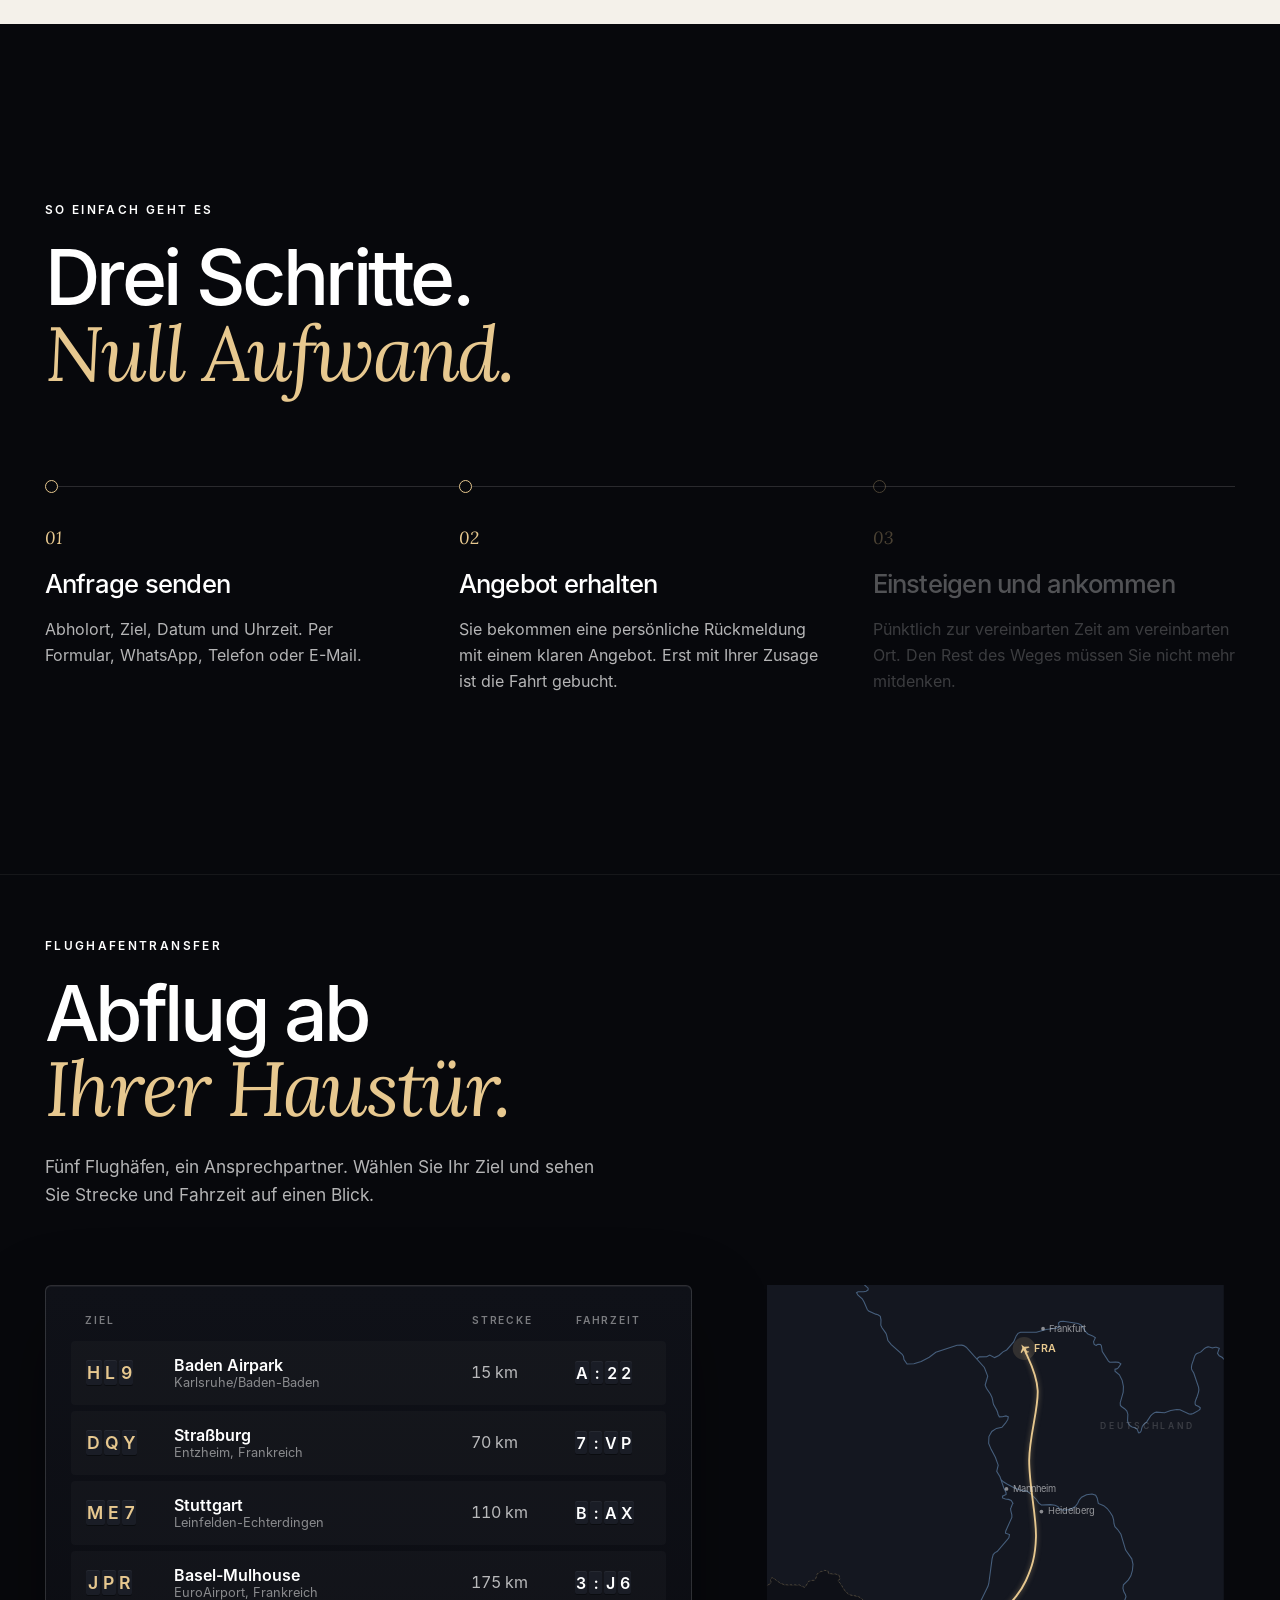
==== commit a5a67ede: "V3: Cache-Versionierung Handy-Video Co-Authored-By: Claude Opus 5.5 <noreply@anthropic.com> Claude-S" ====
--- a/v3/index.html
+++ b/v3/index.html
@@ -218,10 +218,10 @@
         <div class="drive-stage">
           <div class="media drive-media" aria-hidden="true">
             <picture class="media-poster">
-              <source media="(max-width: 767px)" srcset="assets/video/kaiserallee-poster-m.webp">
+              <source media="(max-width: 767px)" srcset="assets/video/kaiserallee-poster-m.webp?v=7">
               <img src="assets/video/kaiserallee-poster.webp" alt="" loading="lazy" decoding="async">
             </picture>
-            <video class="scrub" muted playsinline preload="none" data-src="assets/video/kaiserallee.mp4" data-src-m="assets/video/kaiserallee-m.mp4"></video>
+            <video class="scrub" muted playsinline preload="none" data-src="assets/video/kaiserallee.mp4" data-src-m="assets/video/kaiserallee-m.mp4?v=7"></video>
           </div>
           <div class="drive-shade" aria-hidden="true"></div>
           <p class="drive-caption"><span></span>Vorfahrt an der Kaiserallee, Baden-Baden</p>
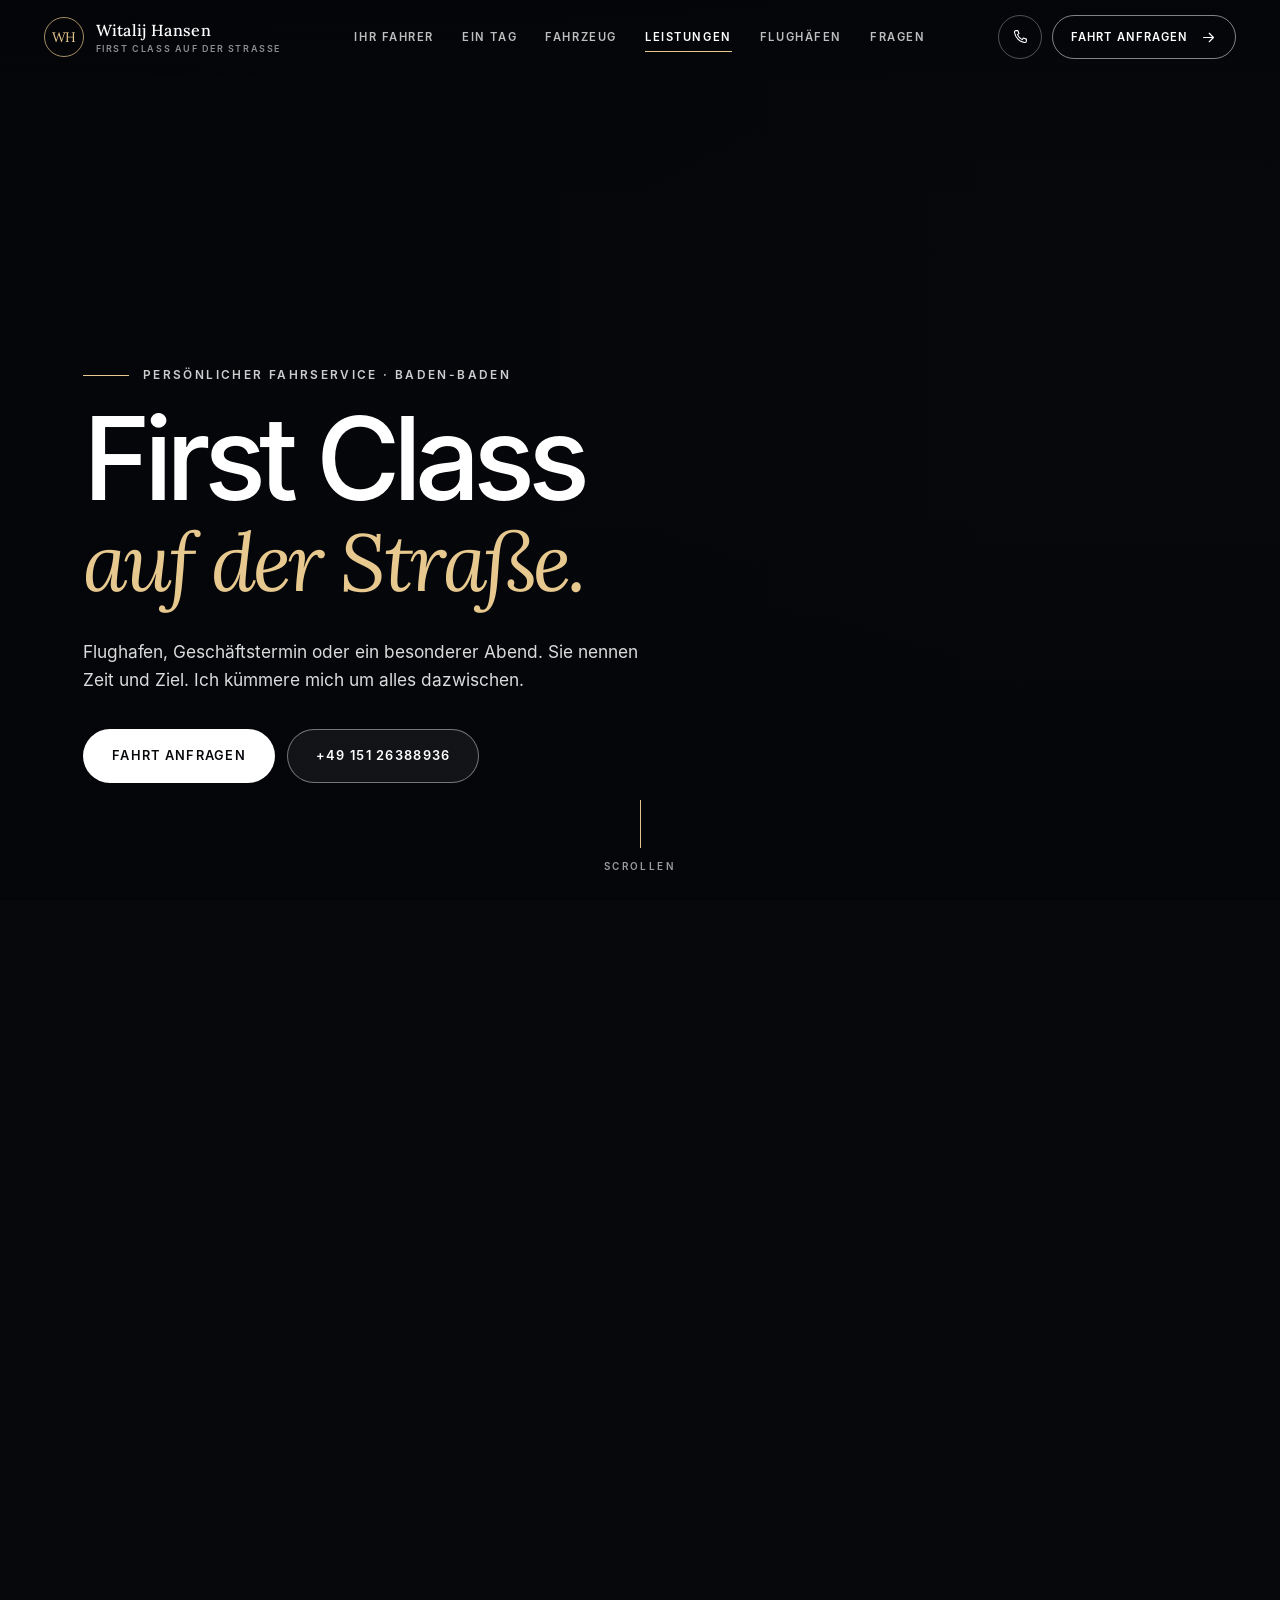
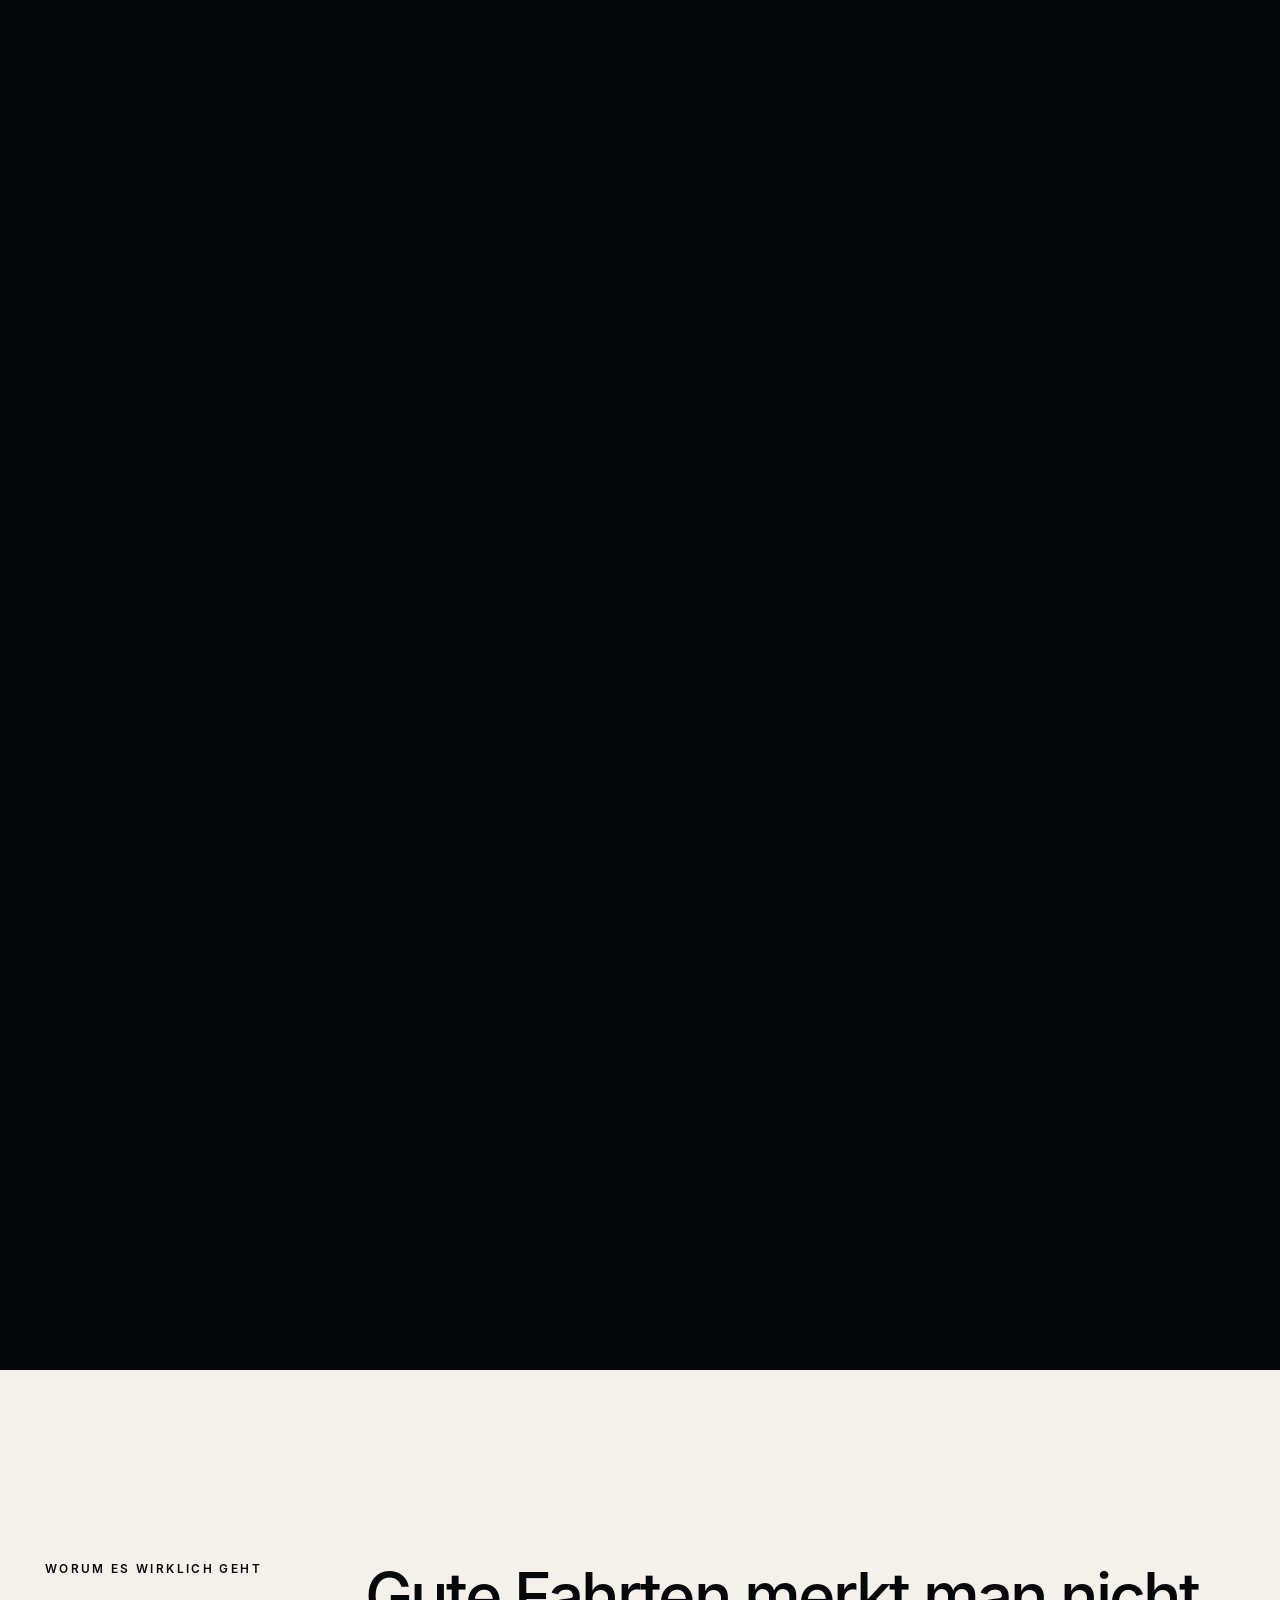
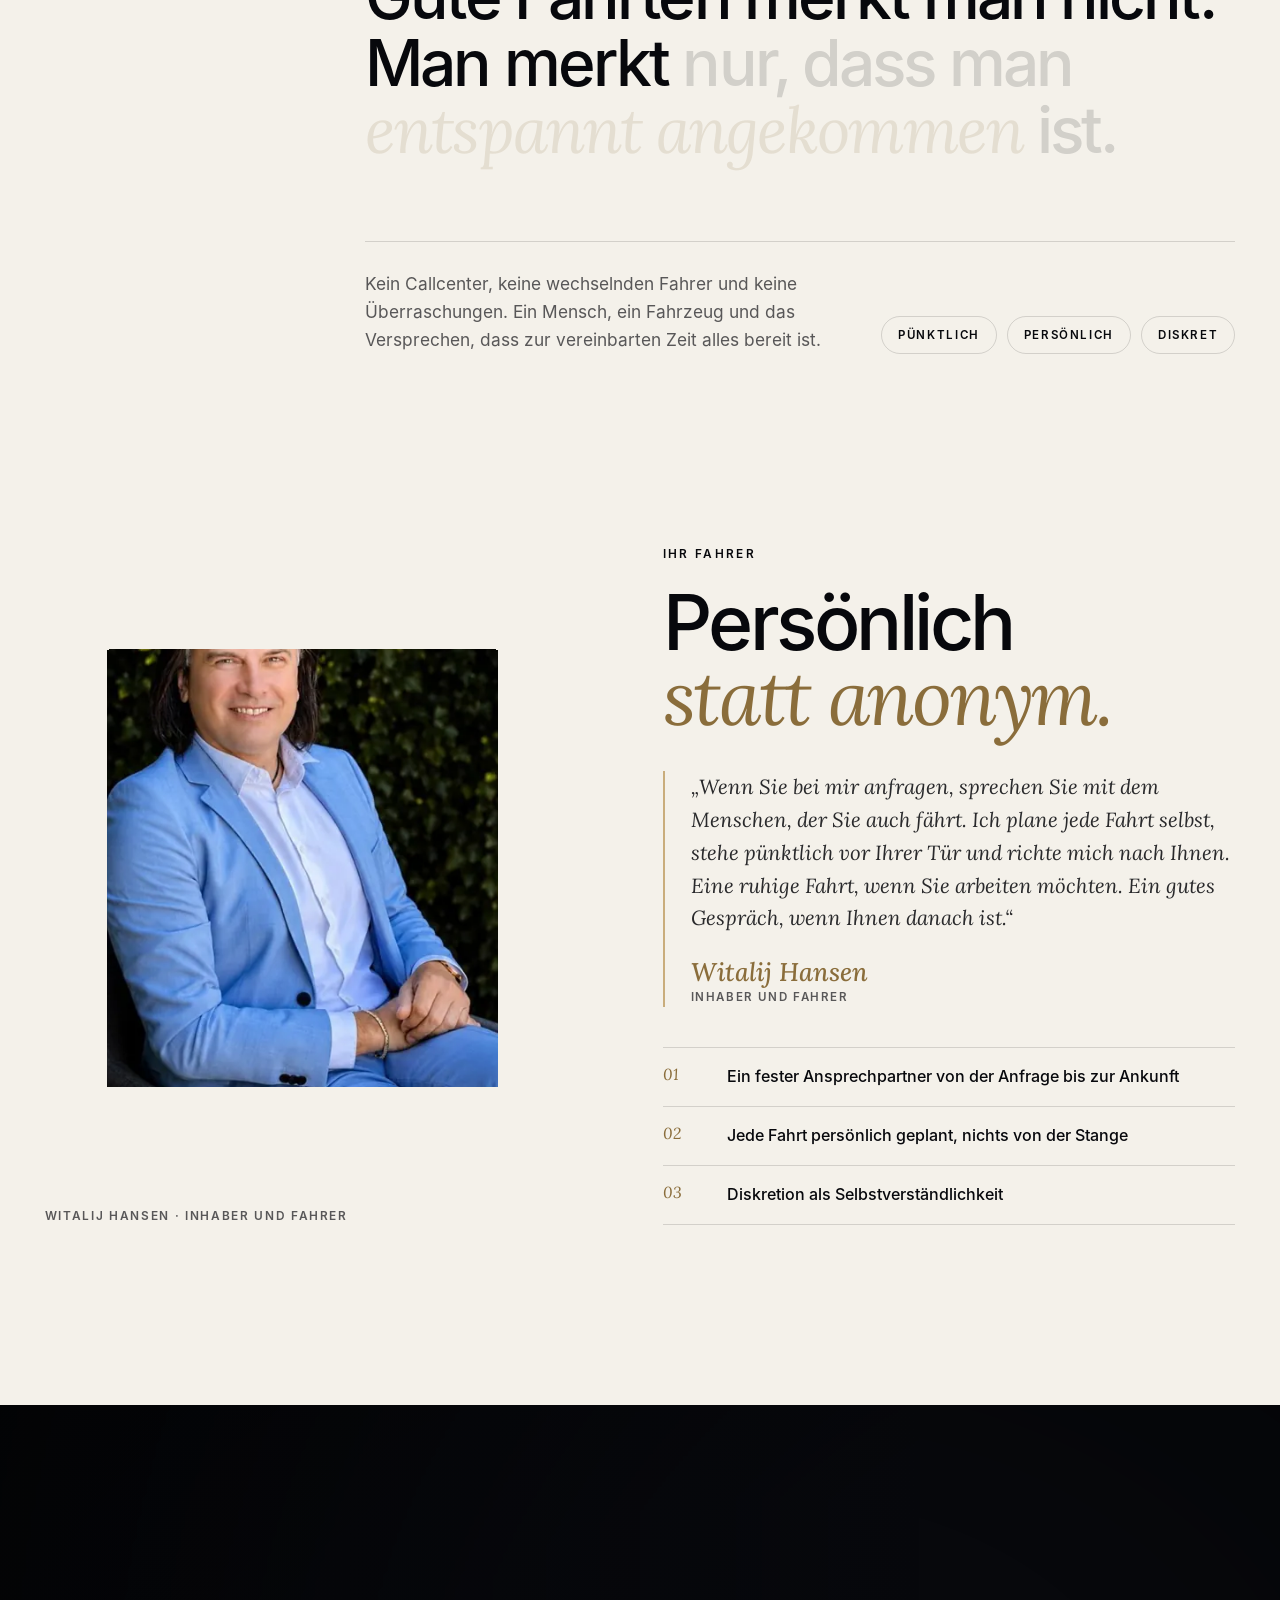
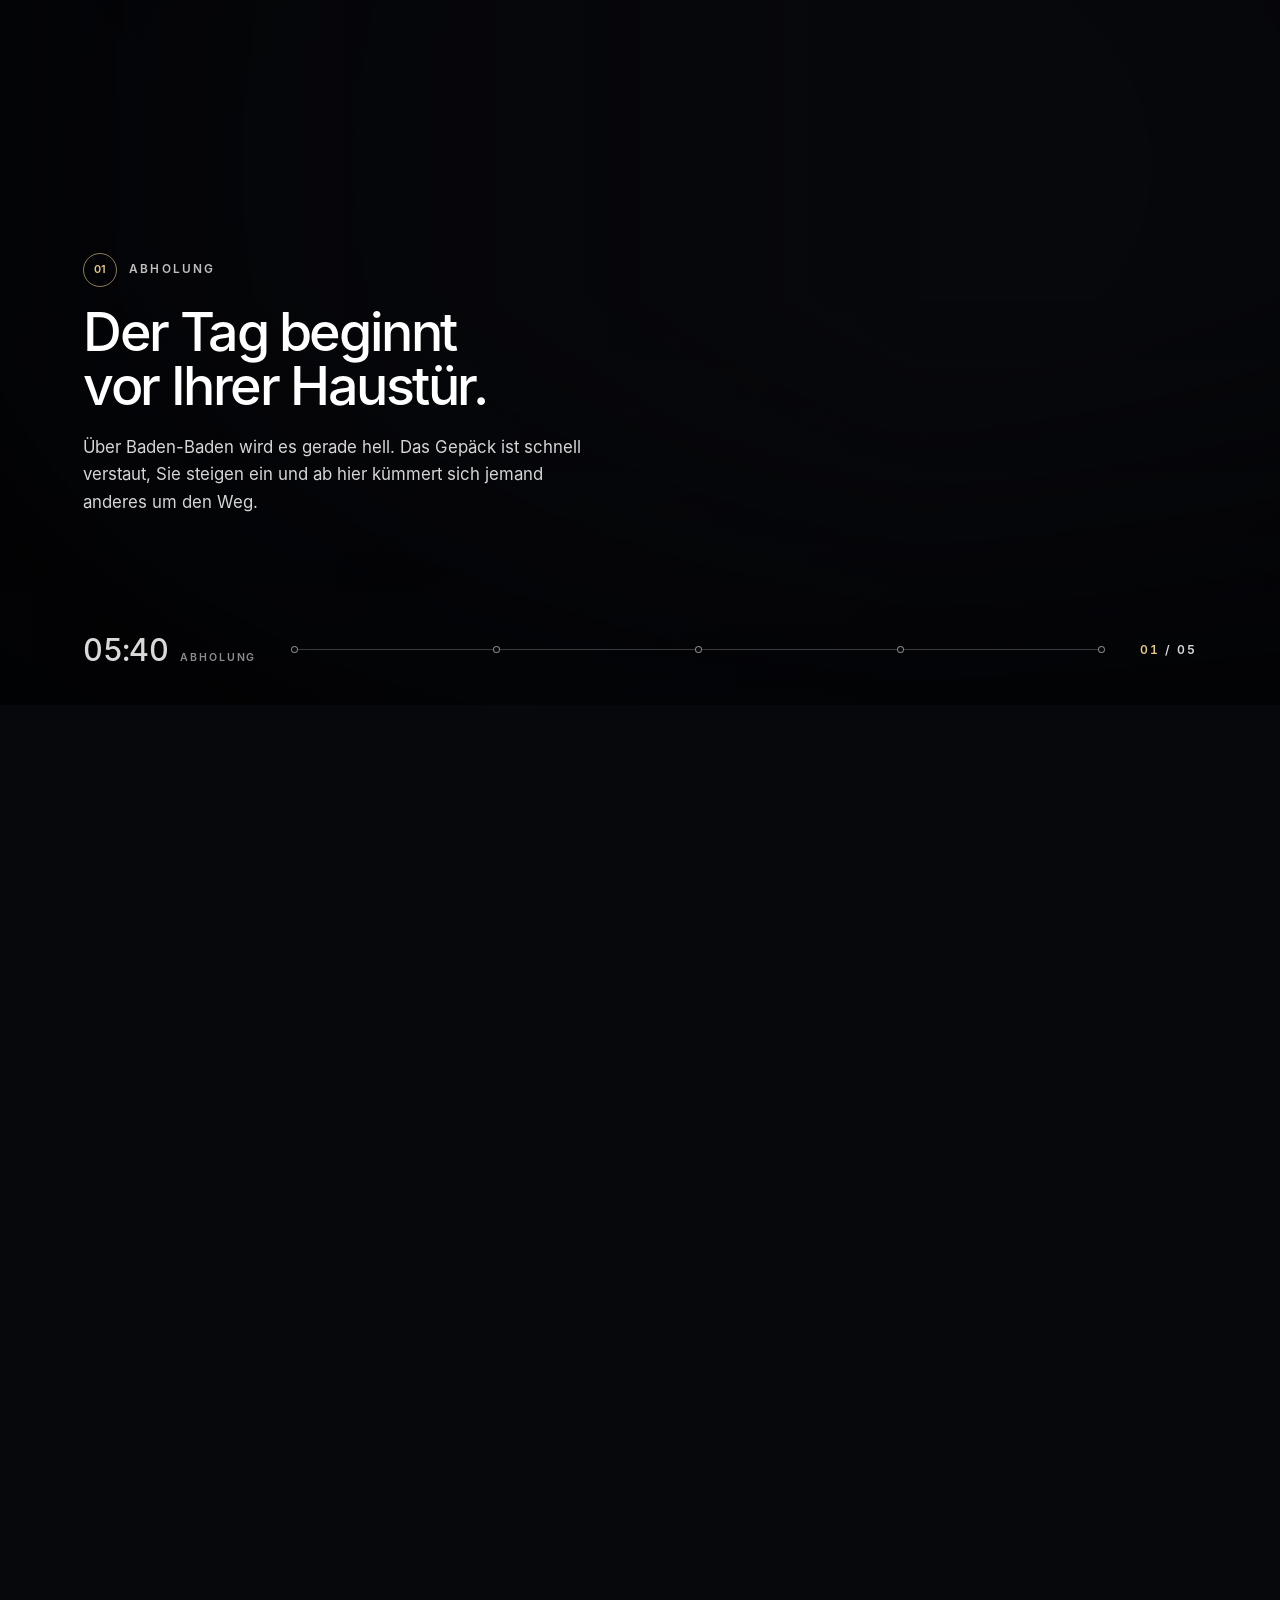
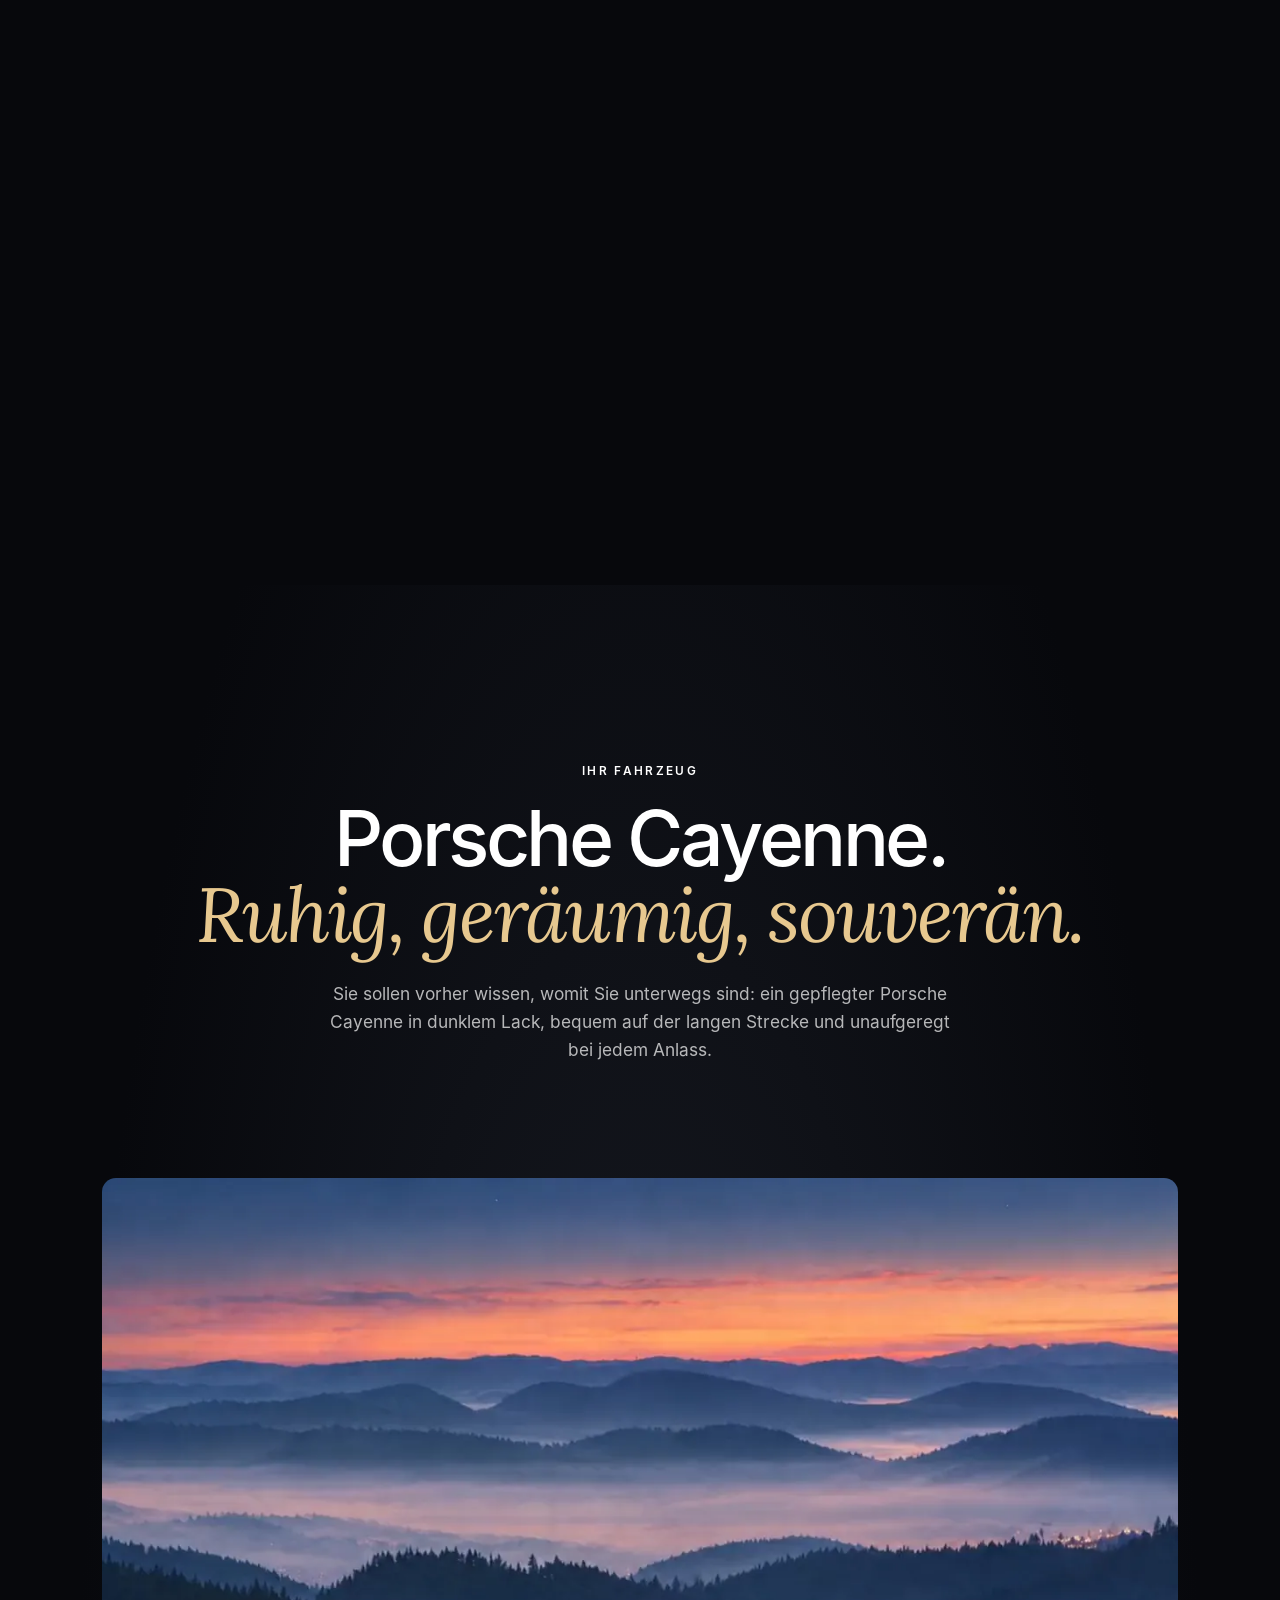
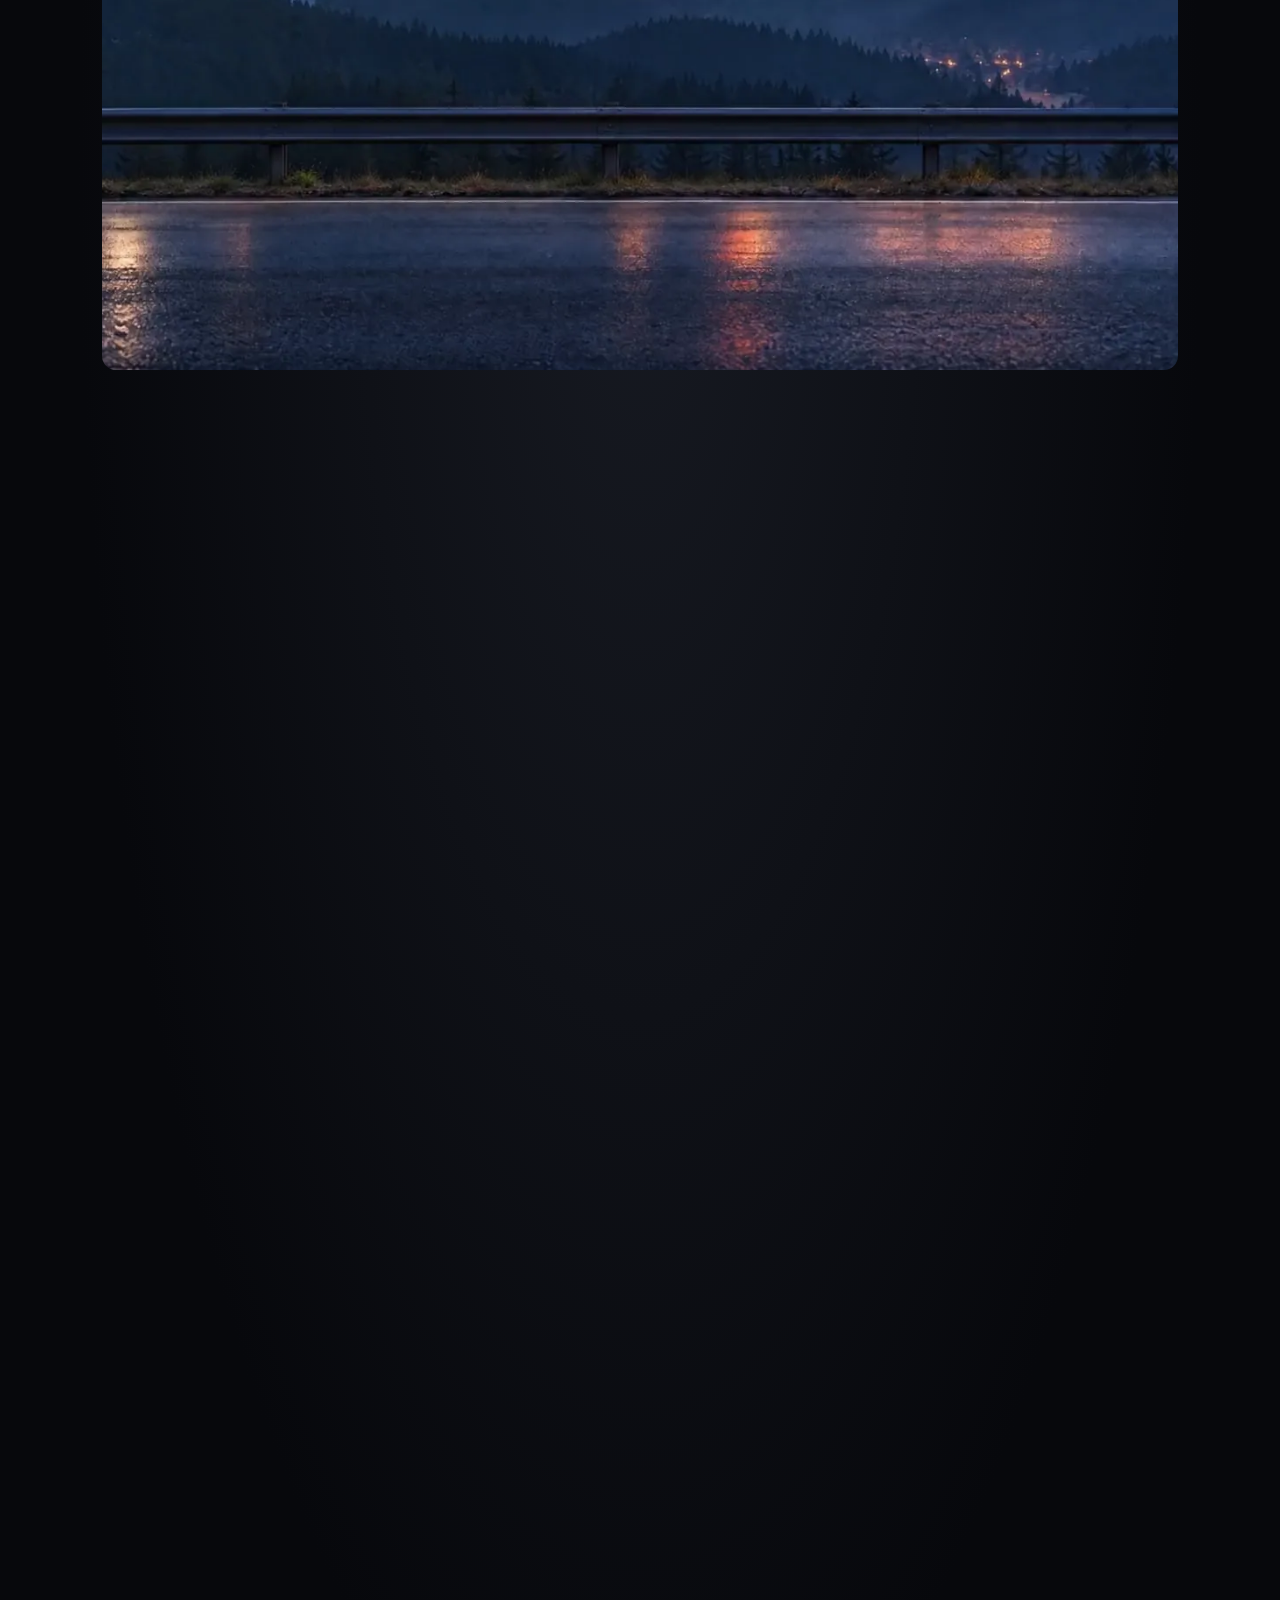
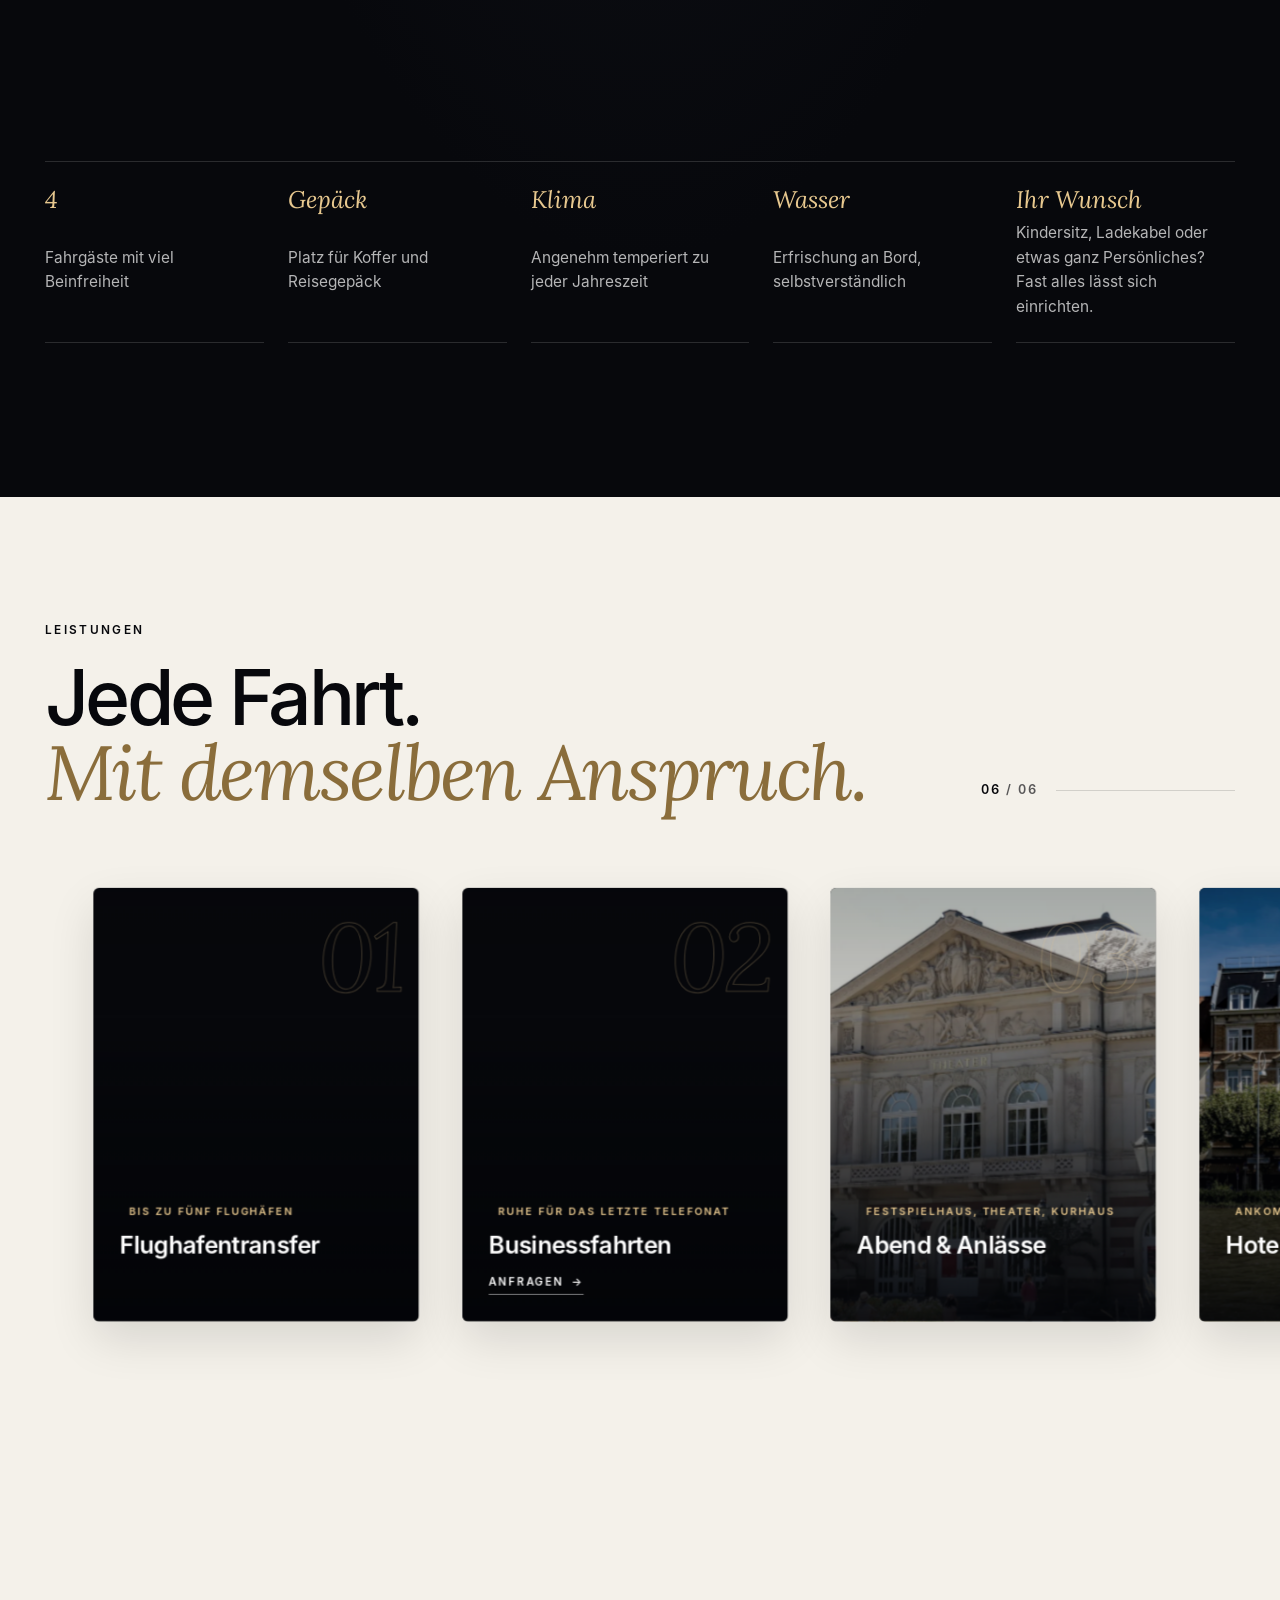
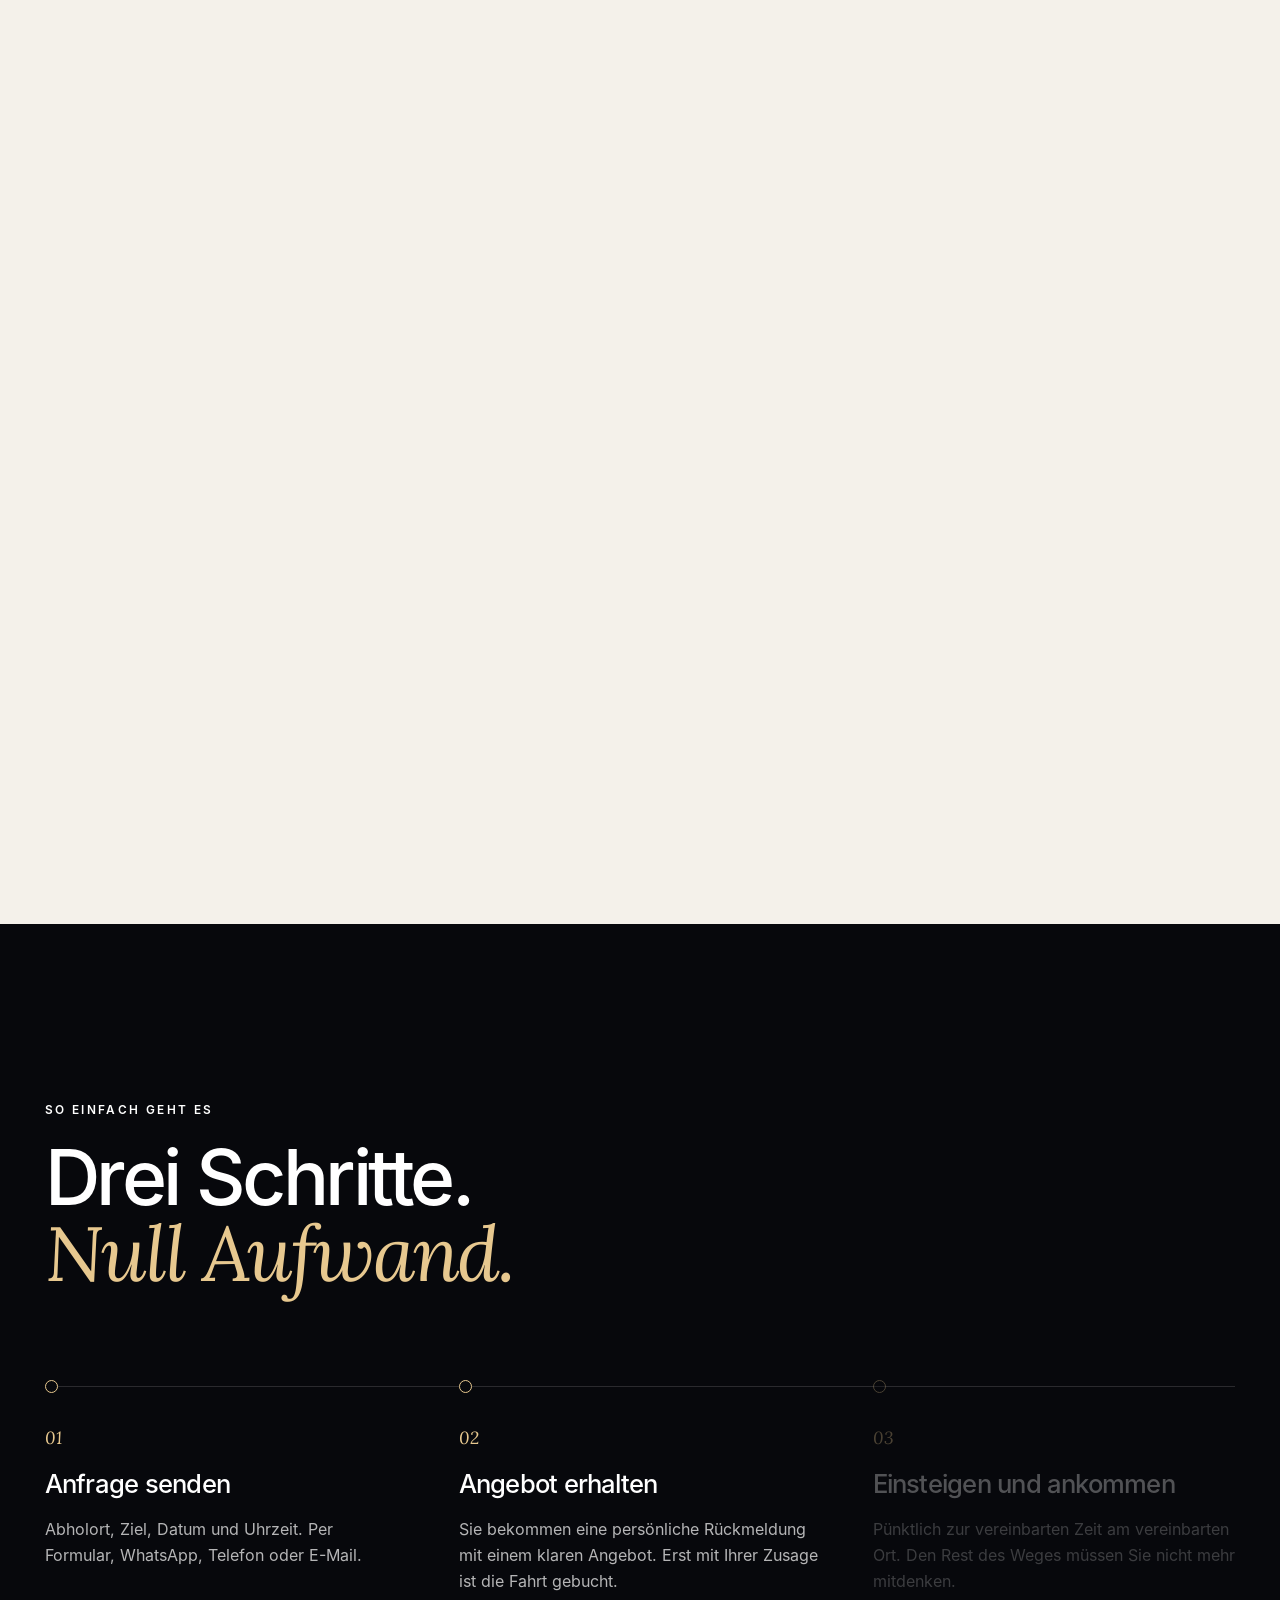
==== commit 73a66c0e: "V3: Schwarzwald-Vorfahrt zur blauen Stunde, sanfterer Hero-Übergang, Unterlängen sichtbar, weitere M" ====
--- a/v3/index.html
+++ b/v3/index.html
@@ -24,7 +24,7 @@
   <link rel="preload" href="assets/fonts/lora-italic.woff" as="font" type="font/woff" crossorigin>
   <link rel="preload" as="image" href="assets/video/kurhaus-poster.webp" media="(min-width: 768px)">
   <link rel="preload" as="image" href="assets/video/kurhaus-poster-m.webp" media="(max-width: 767px)">
-  <link rel="stylesheet" href="styles.css?v=7">
+  <link rel="stylesheet" href="styles.css?v=8">
   <script type="application/ld+json">
   {
     "@context": "https://schema.org",
@@ -218,13 +218,13 @@
         <div class="drive-stage">
           <div class="media drive-media" aria-hidden="true">
             <picture class="media-poster">
-              <source media="(max-width: 767px)" srcset="assets/video/kaiserallee-poster-m.webp?v=7">
-              <img src="assets/video/kaiserallee-poster.webp" alt="" loading="lazy" decoding="async">
+              <source media="(max-width: 767px)" srcset="assets/video/schwarzwald-poster-m.webp">
+              <img src="assets/video/schwarzwald-poster.webp" alt="" loading="lazy" decoding="async">
             </picture>
-            <video class="scrub" muted playsinline preload="none" data-src="assets/video/kaiserallee.mp4" data-src-m="assets/video/kaiserallee-m.mp4?v=7"></video>
+            <video class="scrub" muted playsinline preload="none" data-src="assets/video/schwarzwald.mp4" data-src-m="assets/video/schwarzwald-m.mp4"></video>
           </div>
           <div class="drive-shade" aria-hidden="true"></div>
-          <p class="drive-caption"><span></span>Vorfahrt an der Kaiserallee, Baden-Baden</p>
+          <p class="drive-caption"><span></span>Schwarzwaldhochstraße, zur blauen Stunde</p>
           <p class="drive-note">Abbildung ähnlich</p>
         </div>
       </div>
@@ -455,6 +455,6 @@
 
   <a class="dock-cta" href="#anfrage">Fahrt anfragen</a>
 
-  <script src="script.js?v=7" defer></script>
+  <script src="script.js?v=8" defer></script>
 </body>
 </html>
--- a/v3/styles.css
+++ b/v3/styles.css
@@ -112,15 +112,16 @@
 .media video.ready { opacity: 1; }
 
 /* ---------- Hero ---------- */
-.hero { --h: 0; position: relative; height: 230vh; background: var(--ink); }
+.hero { --h: 0; --c: 1; position: relative; height: 330vh; background: var(--ink); }
 .hero-stage { position: sticky; top: 0; height: 100vh; height: 100svh; min-height: 560px; overflow: hidden; isolation: isolate; }
 .hero .media { z-index: -2; transform: scale(calc(1.02 + var(--h) * .04)); }
 .hero-shade { position: absolute; inset: 0; z-index: -1; background: linear-gradient(90deg, rgba(4, 5, 8, .78) 0%, rgba(4, 5, 8, .38) 46%, rgba(4, 5, 8, .05) 78%), linear-gradient(180deg, rgba(4, 5, 8, .35) 0%, transparent 26%, transparent 55%, rgba(4, 5, 8, .88) 100%); }
-.hero-copy { position: absolute; left: var(--edge); bottom: clamp(84px, 13vh, 140px); width: min(860px, calc(100% - 40px)); opacity: clamp(0, calc(1 - var(--h) * 2.2), 1); transform: translate3d(0, calc(var(--h) * -120px), 0); }
+.hero-copy { position: absolute; left: var(--edge); bottom: clamp(84px, 13vh, 140px); width: min(860px, calc(100% - 40px)); opacity: var(--c); filter: blur(calc((1 - var(--c)) * 8px)); transform: translate3d(0, calc((1 - var(--c)) * -90px), 0); will-change: opacity, transform; }
 .eyebrow { display: flex; align-items: center; gap: 14px; margin-bottom: 24px; color: rgba(255, 255, 255, .8); }
 .rule { display: inline-block; width: 46px; height: 1px; background: var(--gold-hi); }
 .hero h1 { margin: 0; font-size: clamp(3.4rem, 9vw, 9.4rem); font-weight: 500; letter-spacing: -.06em; line-height: .9; }
 .line { display: block; overflow: hidden; padding-bottom: .06em; }
+.line-serif.line { padding-bottom: .26em; margin-bottom: -.2em; }
 .line > span { display: block; }
 .js .line > span { transform: translate3d(0, 105%, 0); animation: up 1.3s var(--ease) .1s forwards; }
 .js .line + .line > span { animation-delay: .24s; }
@@ -133,7 +134,7 @@
 .js .hero-actions { animation-delay: .65s; }
 @keyframes fade-up { from { opacity: 0; transform: translate3d(0, 22px, 0); } to { opacity: 1; transform: none; } }
 .hero-actions { display: flex; flex-wrap: wrap; gap: 12px; margin-top: 34px; }
-.hero-beat { position: absolute; left: 50%; top: 50%; width: min(760px, calc(100% - 40px)); margin: 0; text-align: center; transform: translate3d(-50%, calc(-50% + (1 - var(--b, 0)) * 30px), 0); opacity: var(--b, 0); pointer-events: none; }
+.hero-beat { position: absolute; left: 50%; top: 50%; width: min(760px, calc(100% - 40px)); margin: 0; text-align: center; transform: translate3d(-50%, calc(-50% + (1 - var(--b, 0)) * 46px), 0) scale(calc(.97 + var(--b, 0) * .03)); opacity: var(--b, 0); filter: blur(calc((1 - var(--b, 0)) * 6px)); pointer-events: none; }
 .hero-beat small { display: block; margin-bottom: 18px; color: rgba(255, 255, 255, .7); font-size: .74rem; font-weight: 600; letter-spacing: .22em; text-transform: uppercase; }
 .hero-beat span { display: block; font-size: clamp(2.2rem, 5vw, 4.6rem); font-weight: 500; letter-spacing: -.045em; line-height: 1.04; text-shadow: 0 2px 40px rgba(0, 0, 0, .5); }
 .hero-beat em { color: var(--gold-hi); font-family: var(--serif); font-weight: 400; }
@@ -180,7 +181,8 @@
 .scene { --s: 0; opacity: 0; visibility: hidden; }
 .scene[data-scene="0"] { opacity: 1; visibility: visible; }
 .kb img { transform: scale(calc(1.06 + var(--s) * .12)) translate3d(calc((var(--s) - .5) * -2.5%), calc((var(--s) - .5) * -1.5%), 0); will-change: transform; }
-.scene[data-scene="0"] .kb img { object-position: 50% 40%; }
+.scene[data-scene="0"] .kb img { object-position: 50% 45%; }
+@media (min-width: 768px) { .scene[data-scene="0"] .kb img { transform: scale(calc(1.01 + var(--s) * .07)) translate3d(calc((var(--s) - .5) * -1.5%), 0, 0); } }
 .film-shade { position: absolute; inset: 0; pointer-events: none; background: radial-gradient(ellipse at 60% 40%, transparent 35%, rgba(0, 0, 0, .55) 100%), linear-gradient(90deg, rgba(4, 5, 8, .78) 0%, rgba(4, 5, 8, .32) 44%, transparent 72%), linear-gradient(180deg, transparent 55%, rgba(4, 5, 8, .7) 100%); }
 .bars i { position: absolute; left: 0; right: 0; z-index: 3; height: calc(var(--bars, 0) * 8vh); background: #000; }
 .bars i:first-child { top: 0; }
@@ -439,7 +441,7 @@
   .menu-open, .menu-open body { overflow: hidden; }
   .brand-mark { width: 36px; height: 36px; }
 
-  .hero { height: 190vh; }
+  .hero { height: 270vh; }
   .hero-shade { background: linear-gradient(180deg, rgba(4, 5, 8, .5) 0%, rgba(4, 5, 8, .05) 26%, rgba(4, 5, 8, .1) 42%, rgba(4, 5, 8, .9) 72%, rgba(4, 5, 8, .97) 100%); }
   .hero-copy { left: 20px; width: calc(100% - 40px); bottom: calc(110px + env(safe-area-inset-bottom)); }
   .hero h1 { font-size: clamp(3rem, 15vw, 4.8rem); }
@@ -543,3 +545,6 @@
   .drive-caption { bottom: auto; top: calc(50% + 37.5vw + 18px); left: 20px; right: 20px; line-height: 1.5; }
   .drive-note { top: calc(50% - 37.5vw - 34px); right: 20px; }
 }
+
+/* Abdunkeln hinter dem Zwischentext im Hero */
+.hero-stage::after { content: ""; position: absolute; inset: 0; z-index: -1; pointer-events: none; background: radial-gradient(ellipse 60% 50% at 50% 50%, rgba(4, 5, 8, .62), rgba(4, 5, 8, .25) 70%, transparent); opacity: var(--b, 0); }
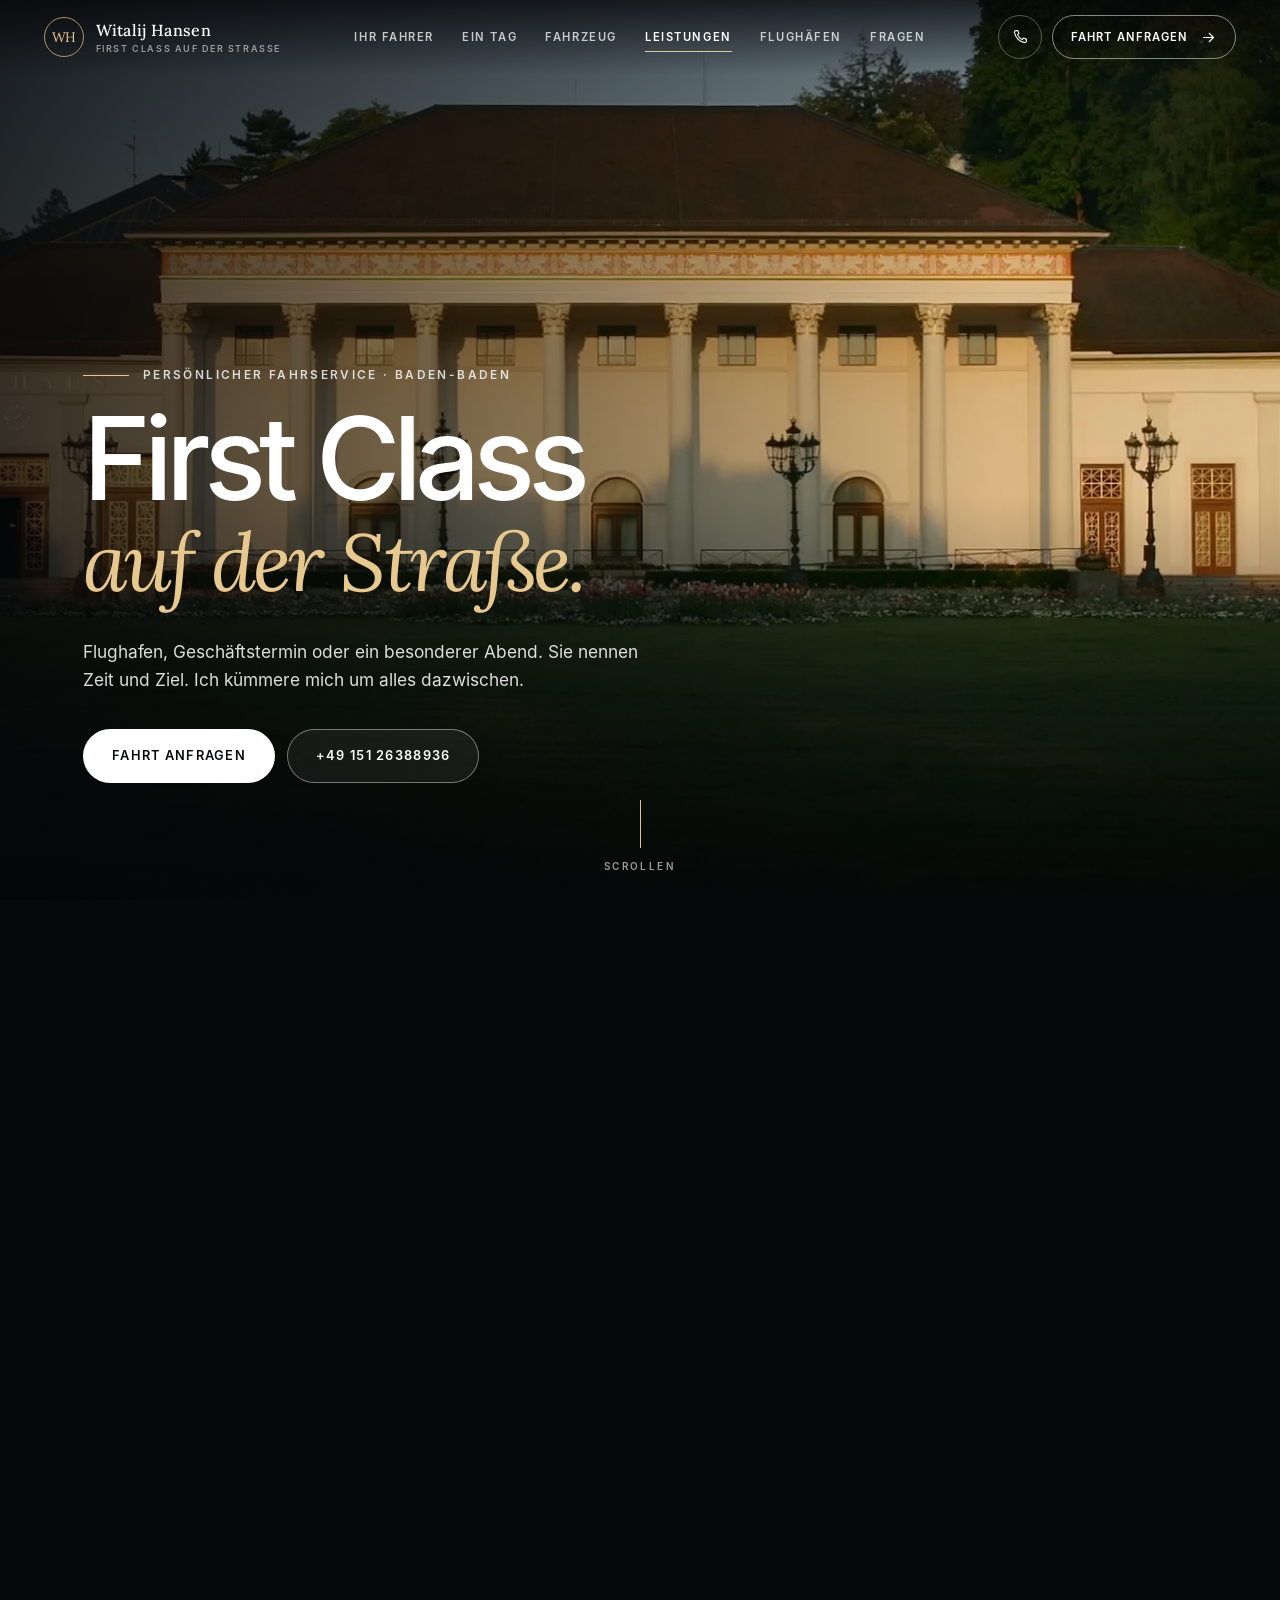
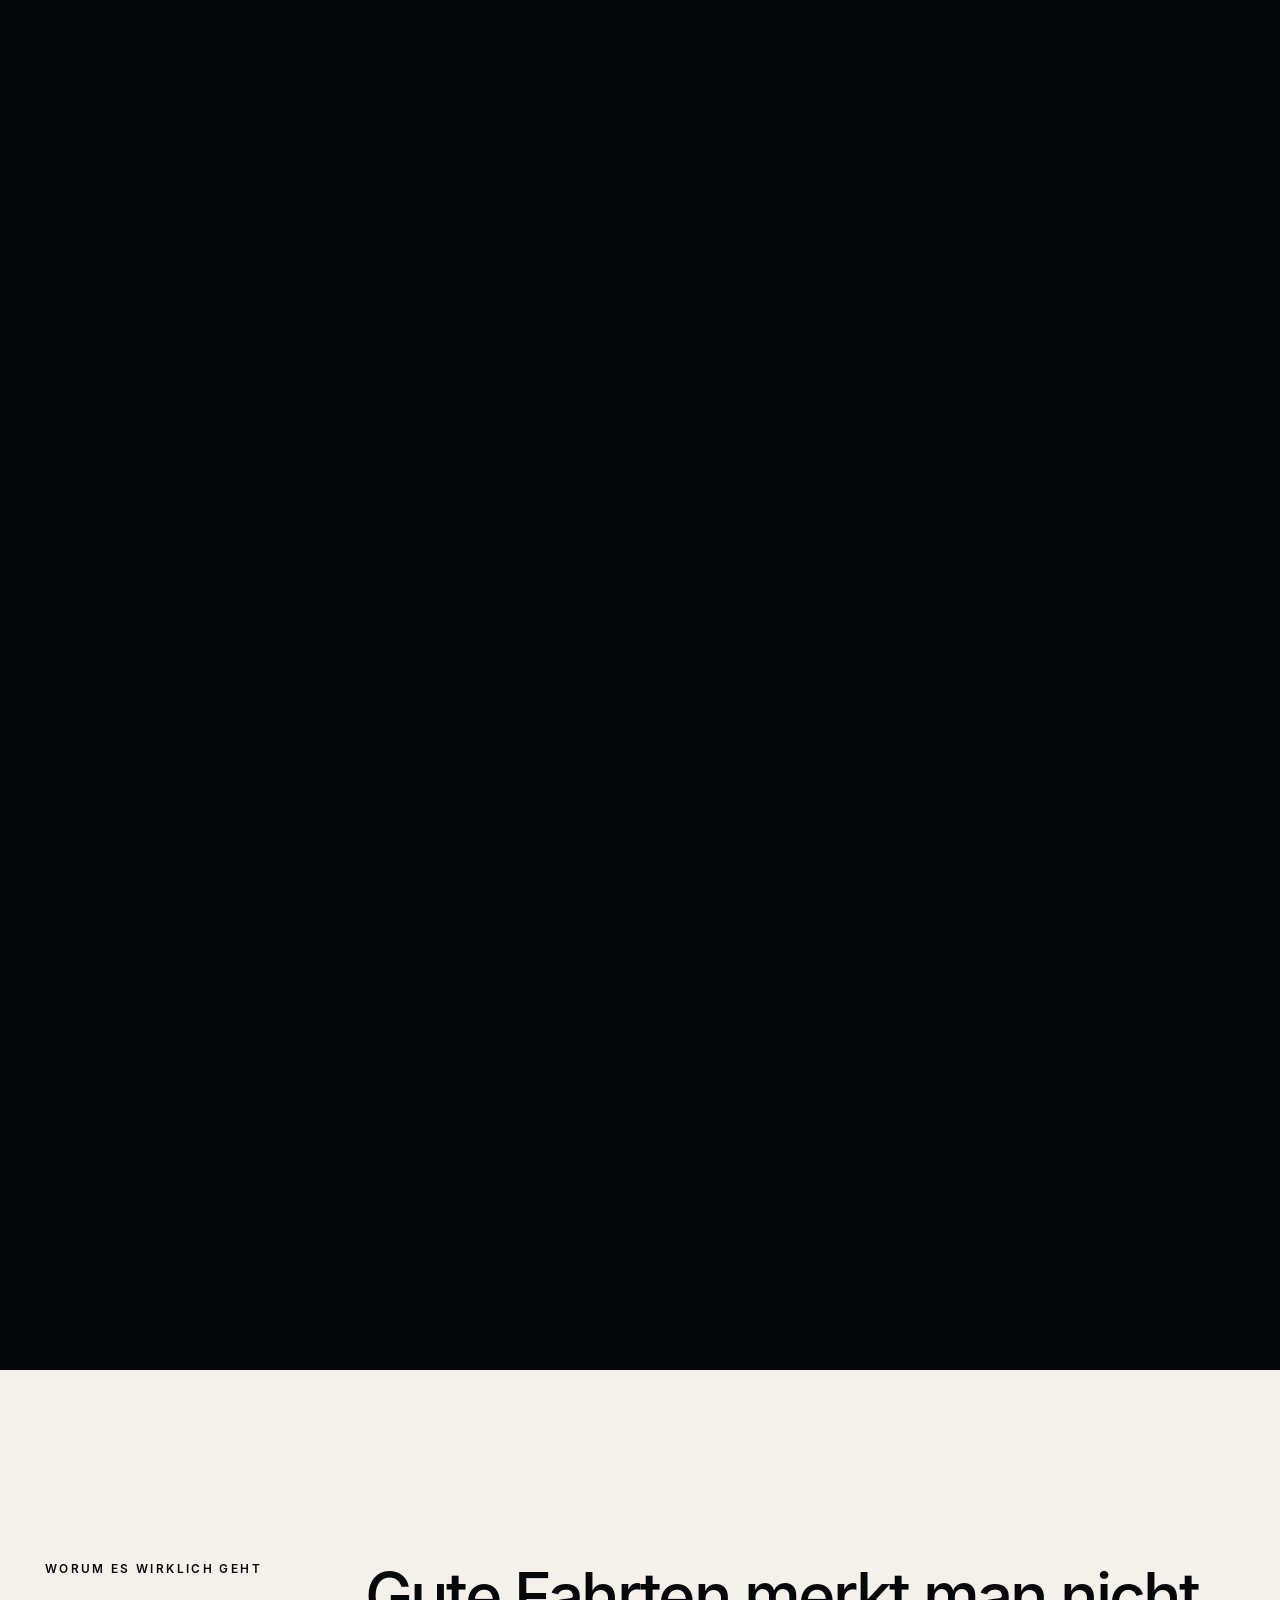
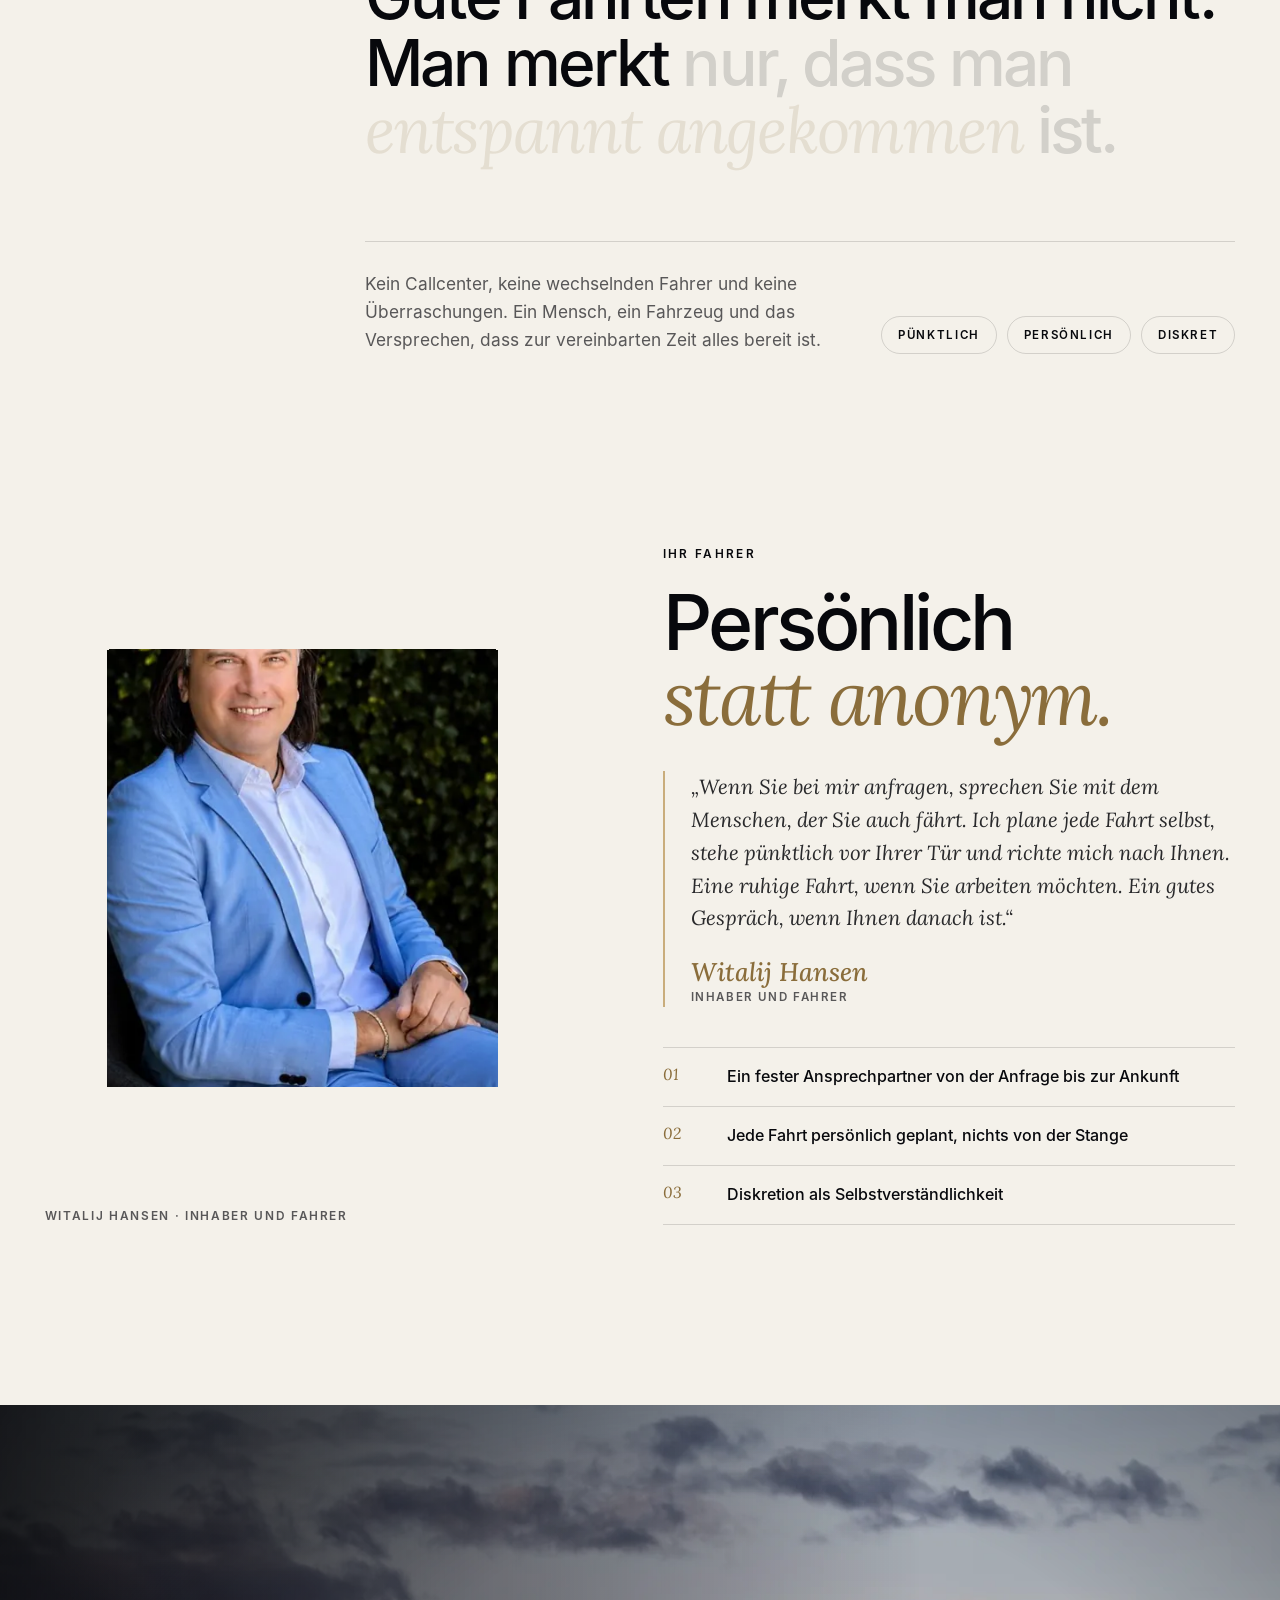
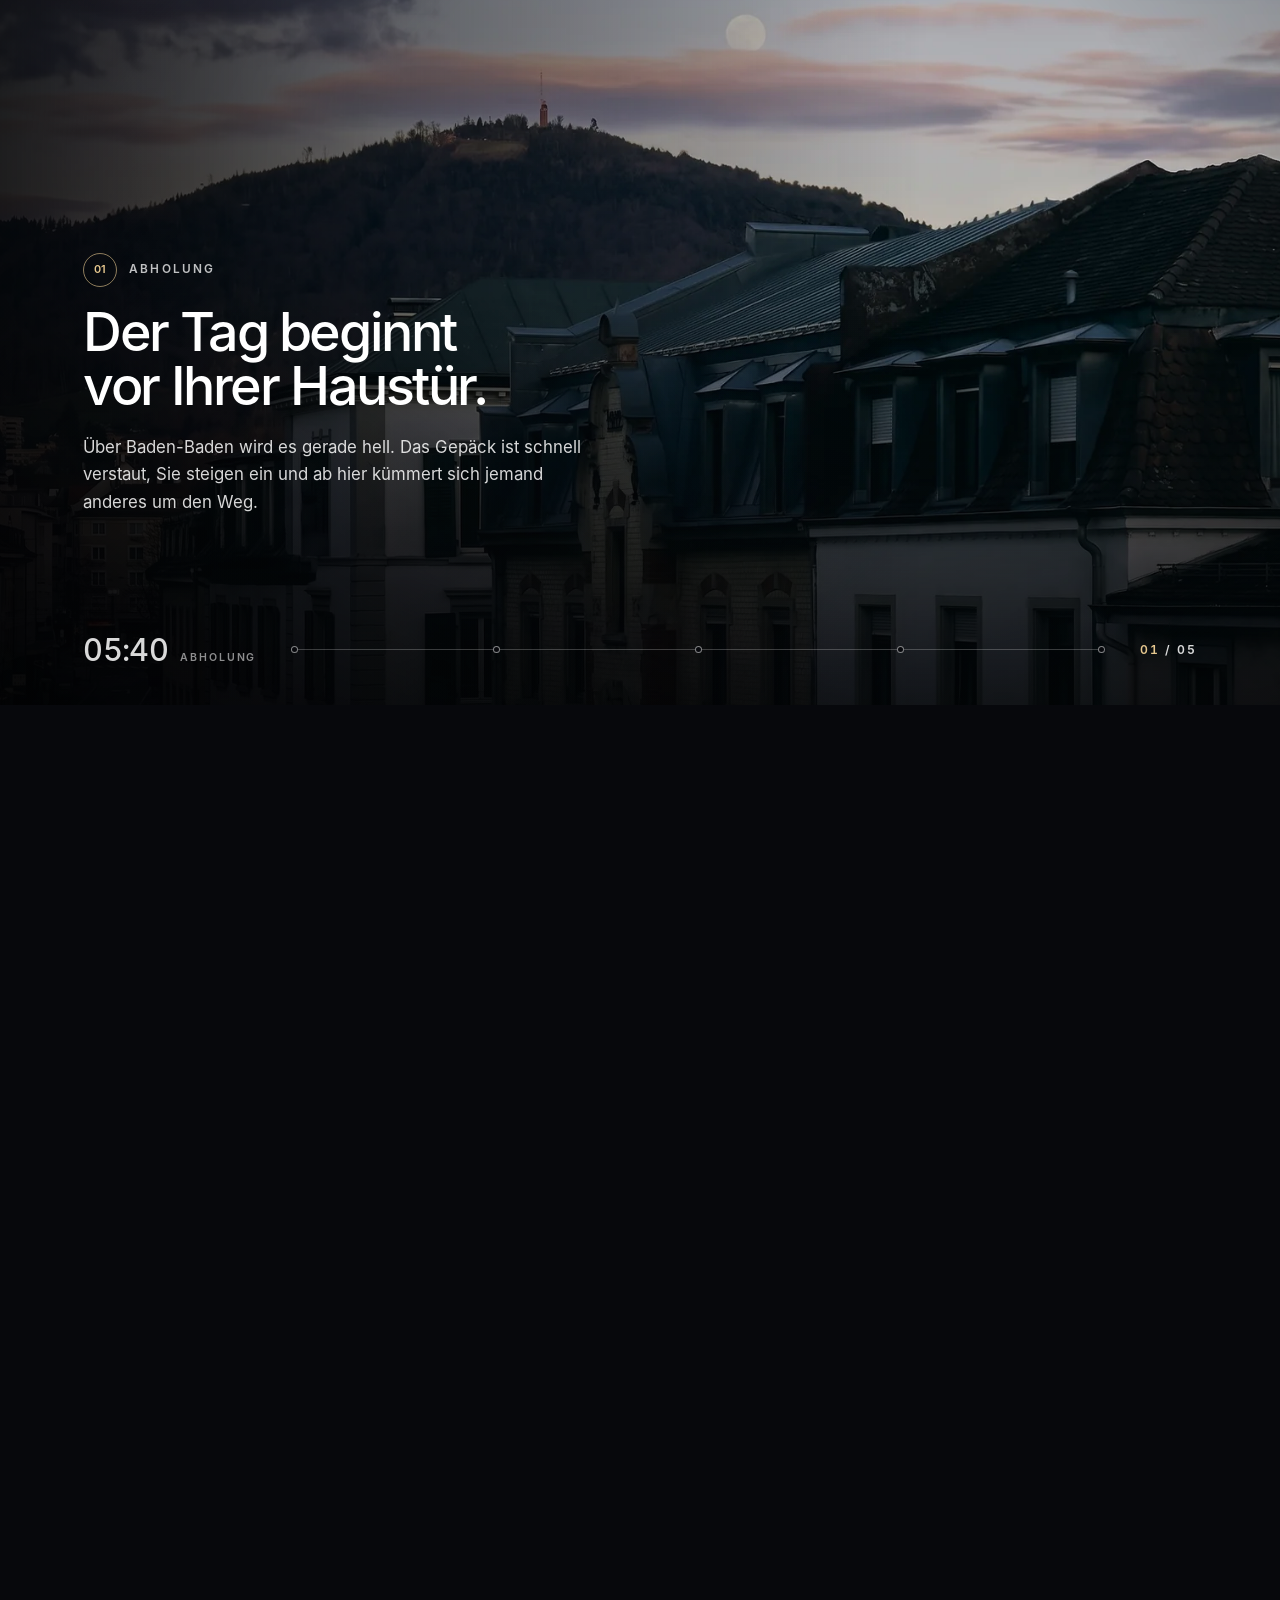
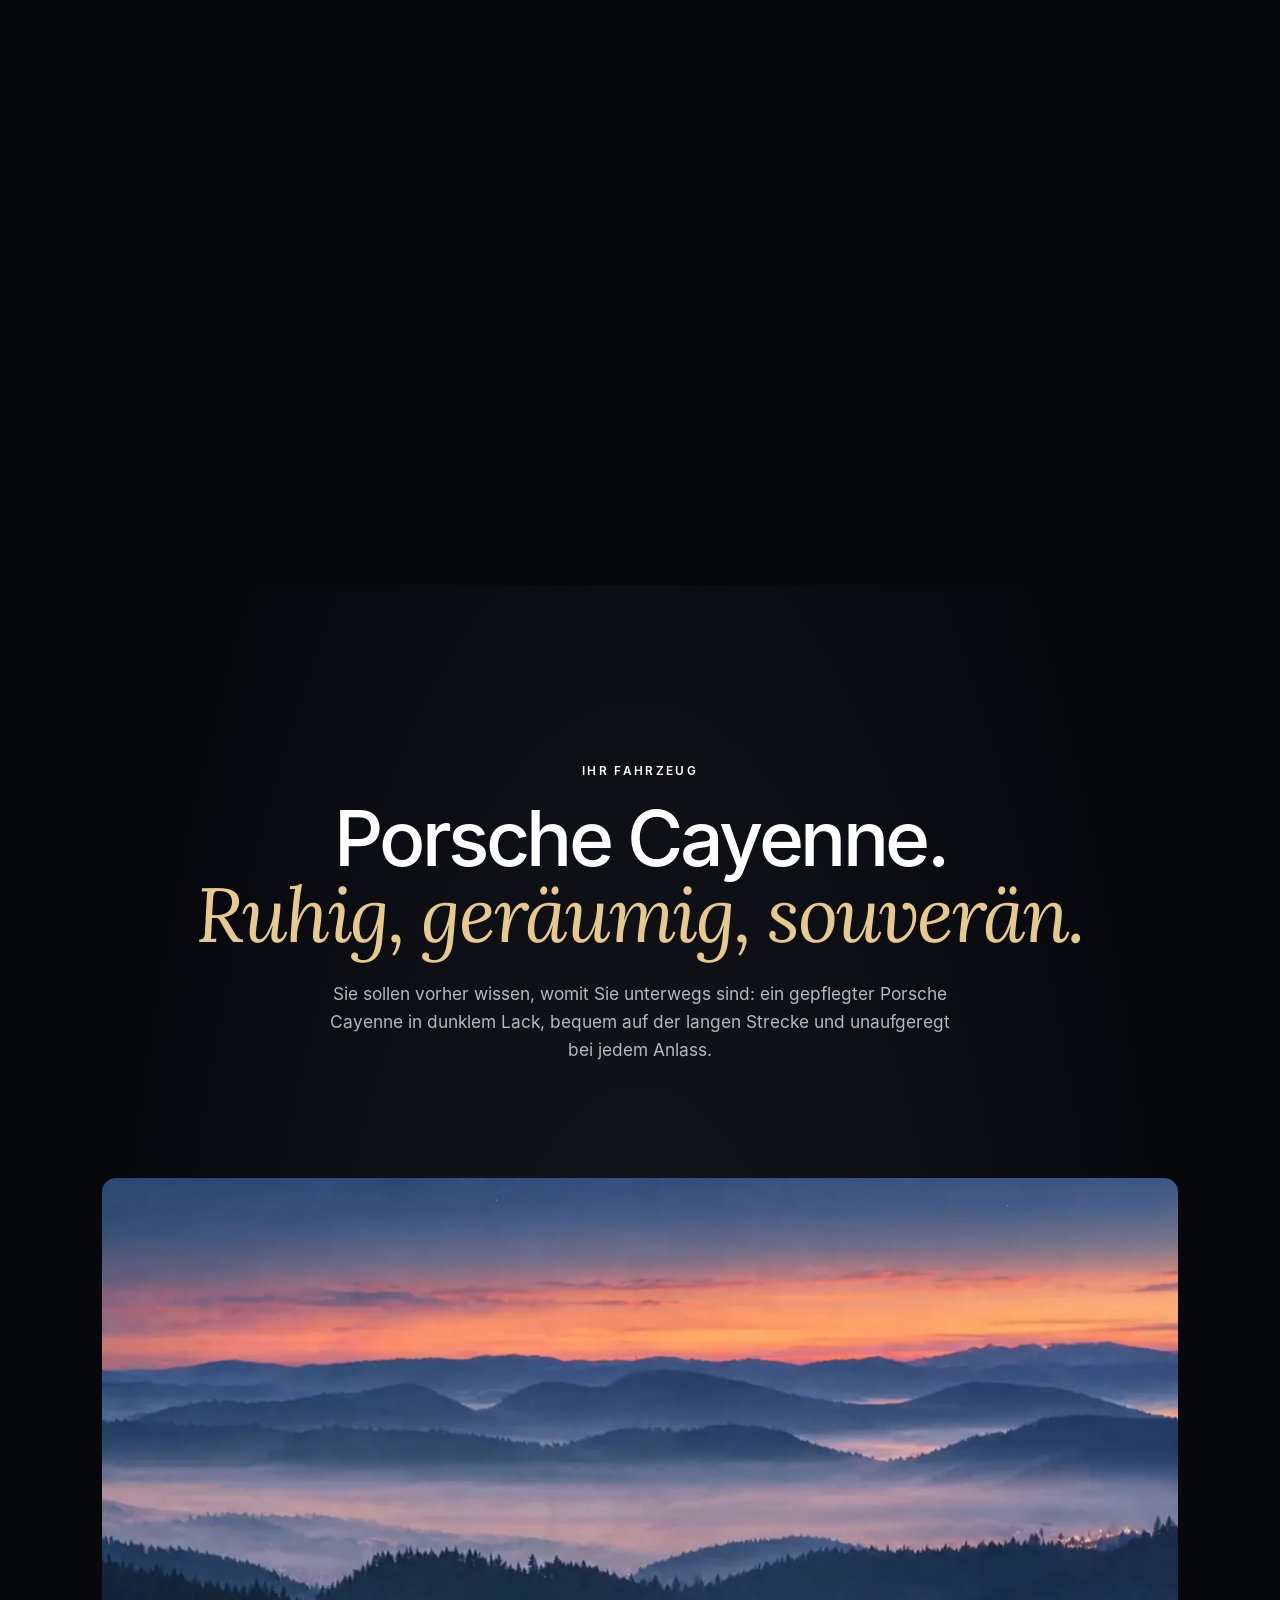
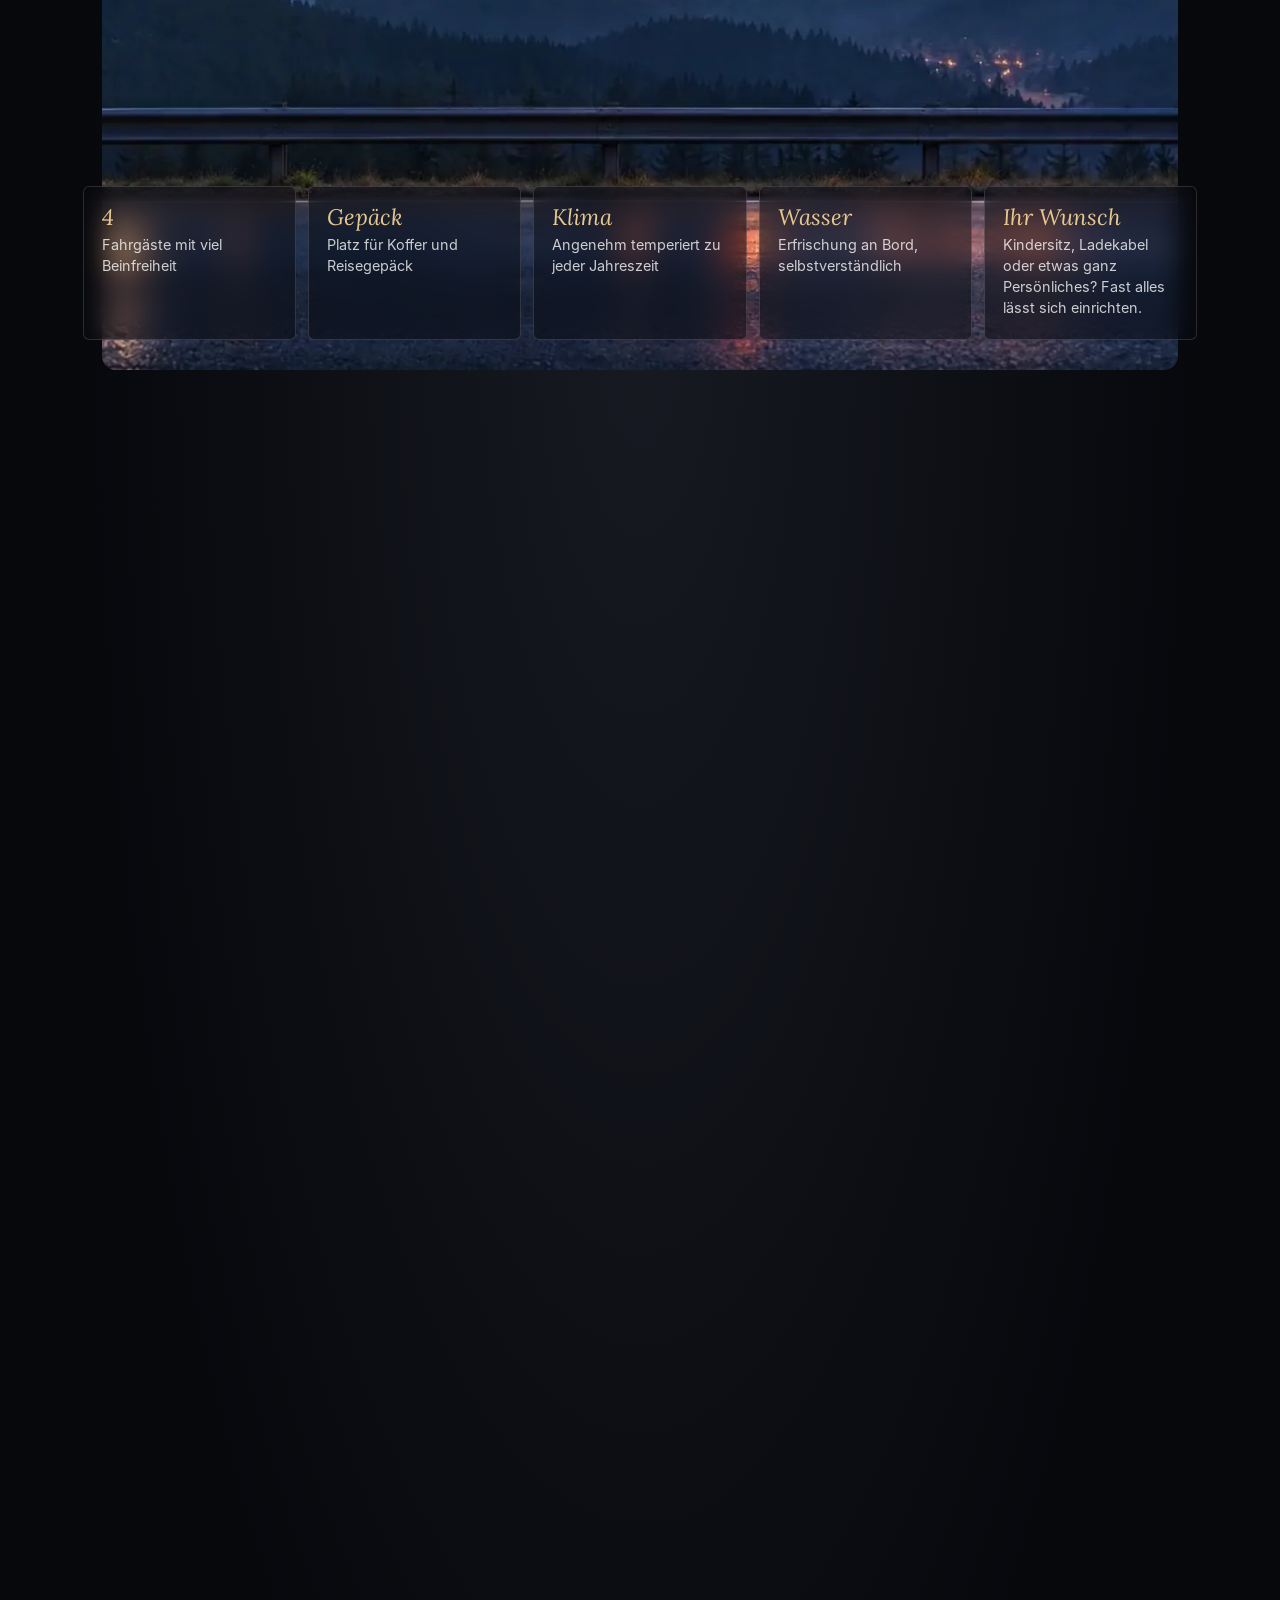
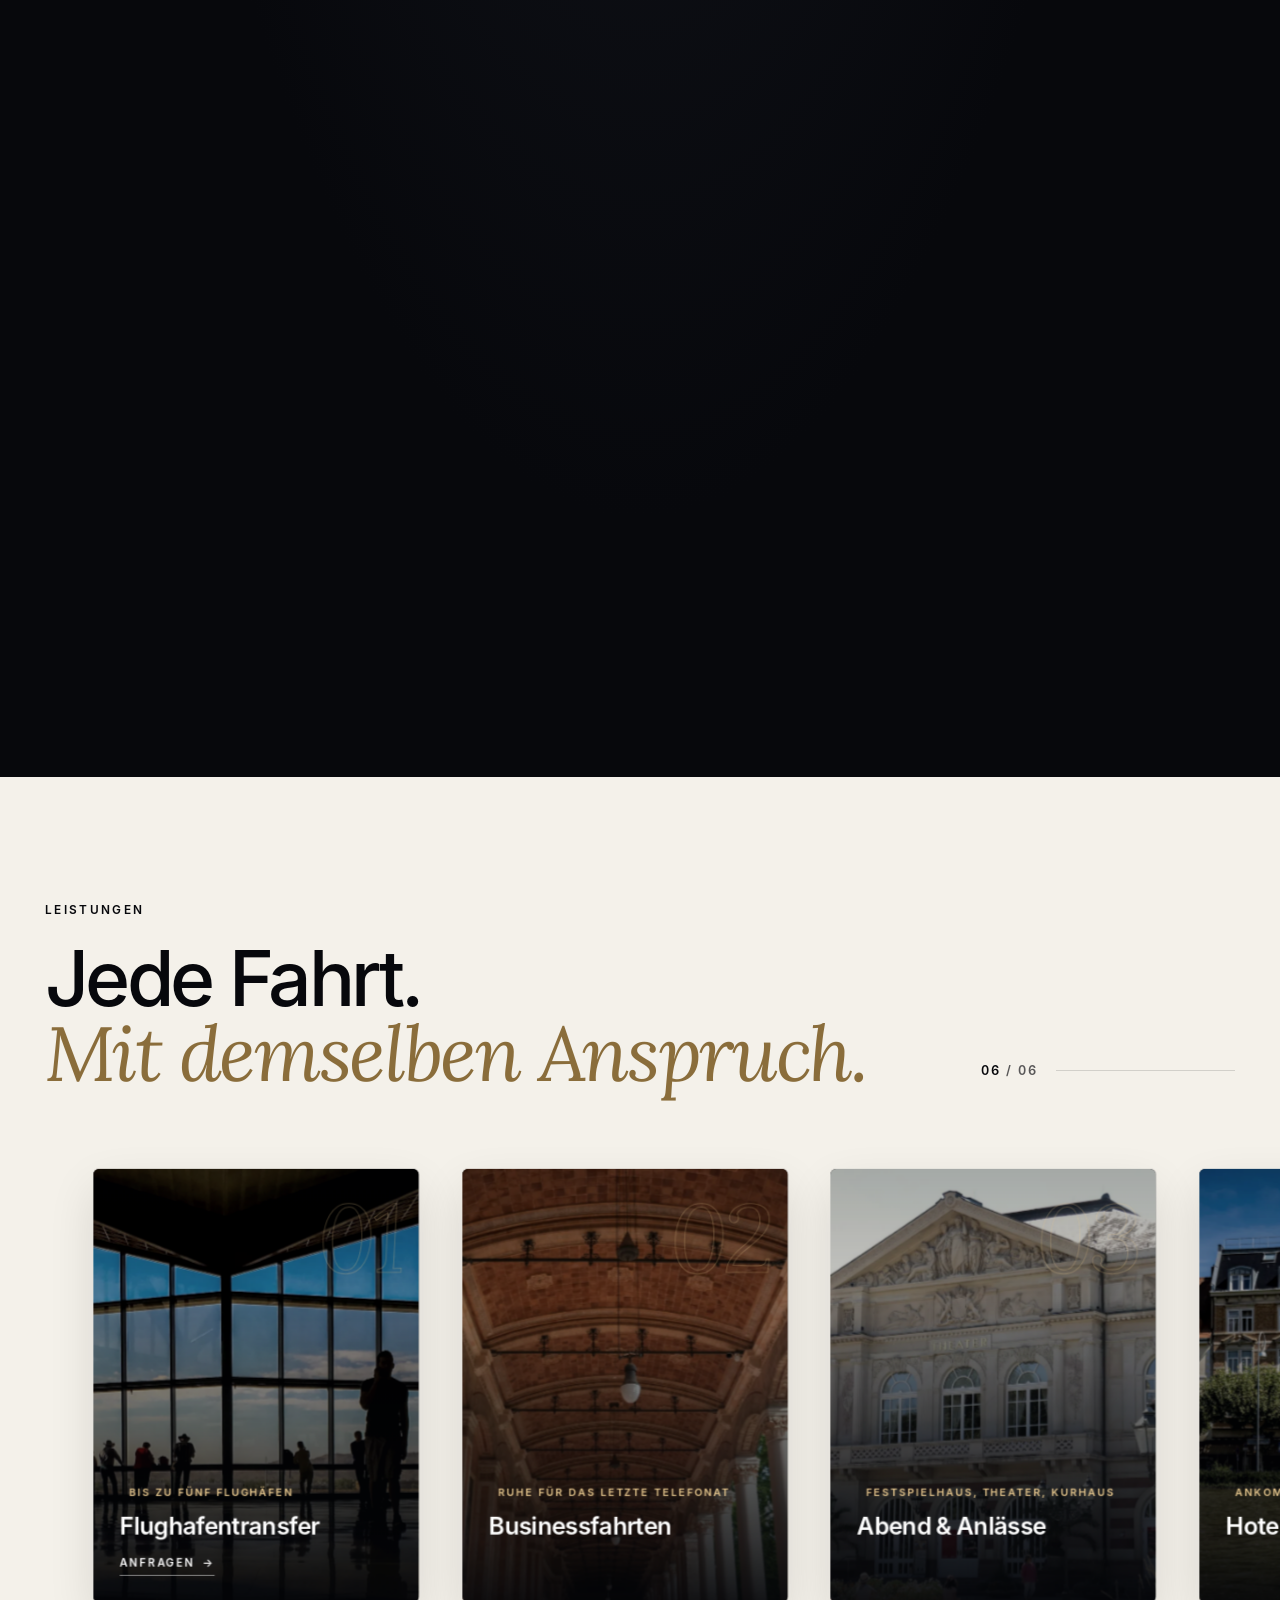
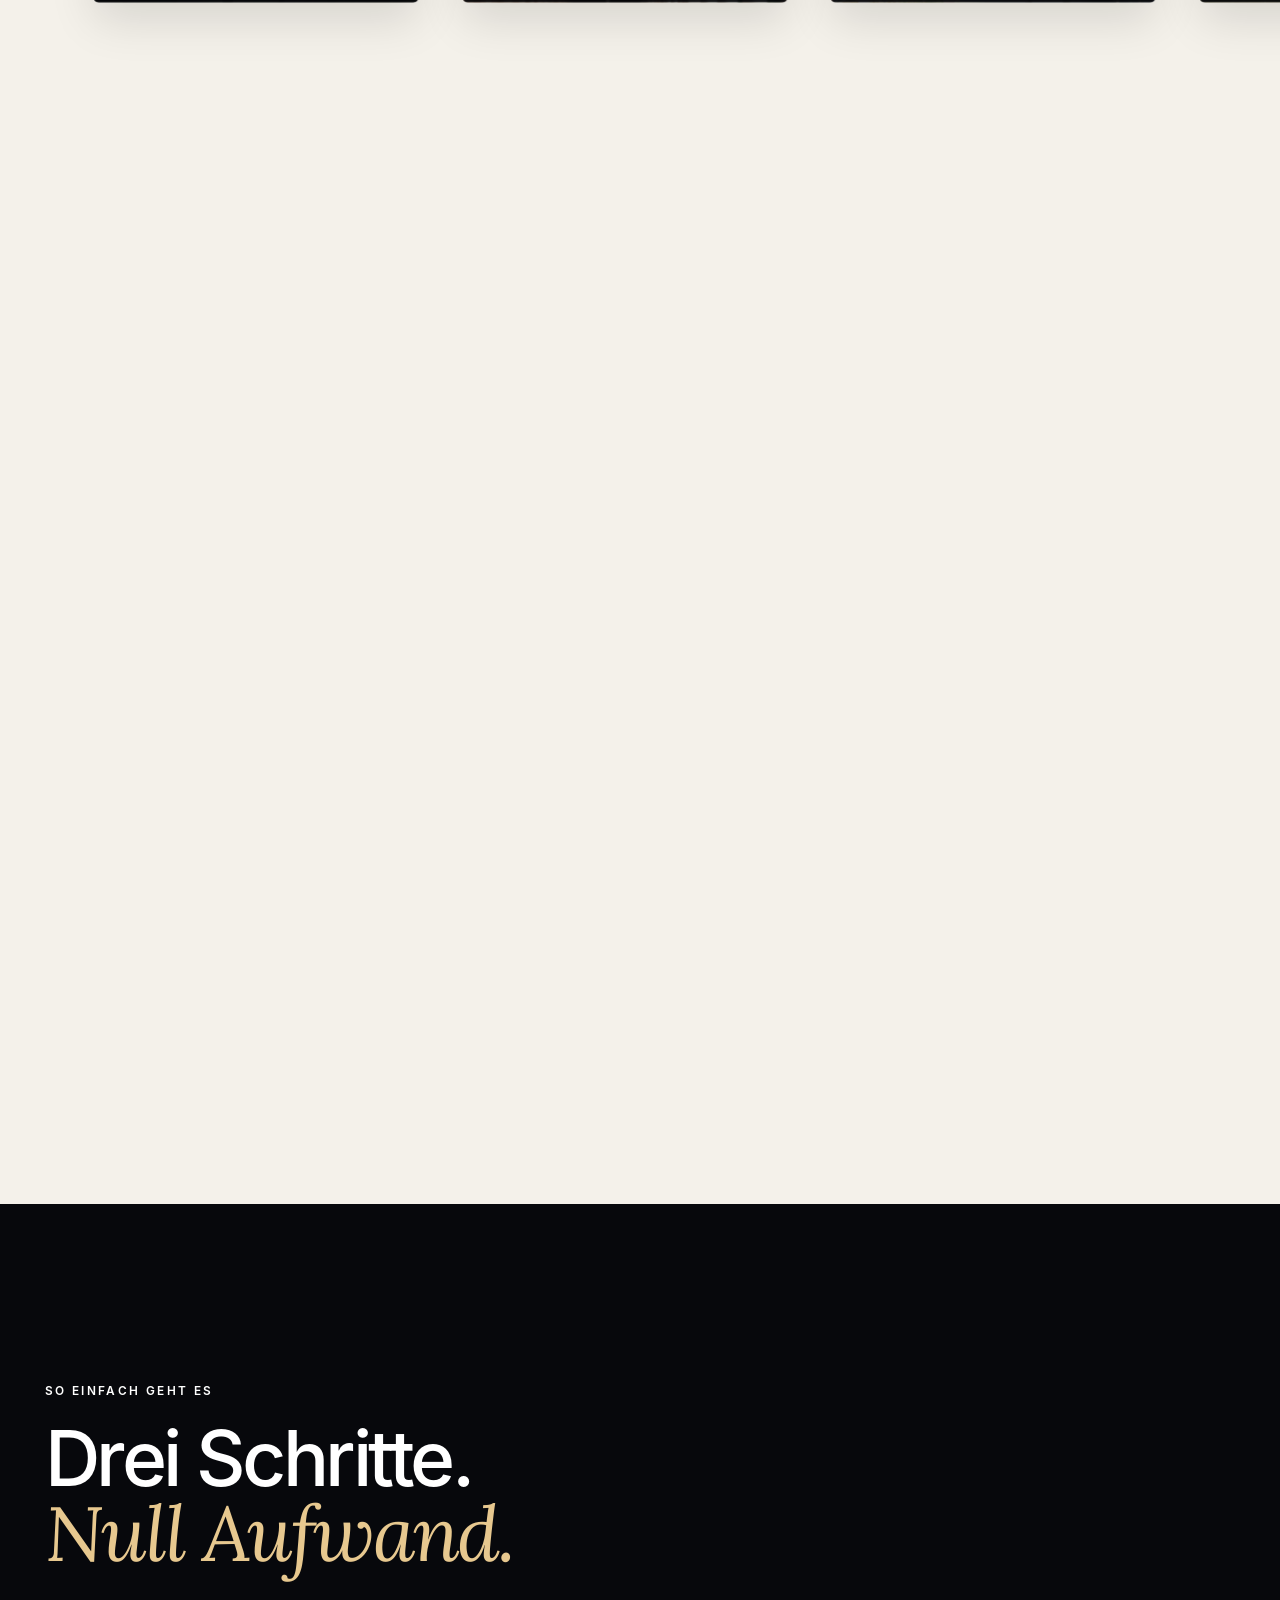
==== commit 4aa0cd6c: "V3: Smartphone-Feinschliff (Kurhaus, Porträt, Leistungen, Nachtszene), Ausstattung fliegt ins Fahrze" ====
--- a/v3/index.html
+++ b/v3/index.html
@@ -23,8 +23,8 @@
   <link rel="preload" href="assets/fonts/inter-Regular.woff" as="font" type="font/woff" crossorigin>
   <link rel="preload" href="assets/fonts/lora-italic.woff" as="font" type="font/woff" crossorigin>
   <link rel="preload" as="image" href="assets/video/kurhaus-poster.webp" media="(min-width: 768px)">
-  <link rel="preload" as="image" href="assets/video/kurhaus-poster-m.webp" media="(max-width: 767px)">
-  <link rel="stylesheet" href="styles.css?v=8">
+  <link rel="preload" as="image" href="assets/video/kurhaus-poster-m.webp?v=9" media="(max-width: 767px)">
+  <link rel="stylesheet" href="styles.css?v=9">
   <script type="application/ld+json">
   {
     "@context": "https://schema.org",
@@ -75,10 +75,10 @@
       <div class="hero-stage">
         <div class="media" aria-hidden="true">
           <picture class="media-poster">
-            <source media="(max-width: 767px)" srcset="assets/video/kurhaus-poster-m.webp">
+            <source media="(max-width: 767px)" srcset="assets/video/kurhaus-poster-m.webp?v=9">
             <img src="assets/video/kurhaus-poster.webp" alt="" fetchpriority="high" decoding="async">
           </picture>
-          <video class="scrub" muted playsinline preload="auto" data-src="assets/video/kurhaus.mp4" data-src-m="assets/video/kurhaus-m.mp4"></video>
+          <video class="scrub" muted playsinline preload="auto" data-src="assets/video/kurhaus.mp4" data-src-m="assets/video/kurhaus-m.mp4?v=9"></video>
         </div>
         <div class="hero-shade" aria-hidden="true"></div>
 
@@ -95,7 +95,7 @@
           </div>
         </div>
 
-        <p class="hero-beat" aria-hidden="true"><small>Baden-Baden · 20:15 Uhr</small><span>Ihr Abend beginnt dort,<br><em>wo der Weg schon geregelt ist.</em></span></p>
+        <p class="hero-beat" aria-hidden="true"><span>Ihr Abend beginnt dort,<br><em>wo der Weg schon geregelt ist.</em></span></p>
         <p class="place-tag" aria-hidden="true"><span></span>Kurhaus Baden-Baden</p>
         <div class="scroll-hint" aria-hidden="true"><i></i><span>Scrollen</span></div>
       </div>
@@ -164,7 +164,7 @@
             <picture class="kb"><source media="(max-width: 767px)" srcset="assets/img/allee-abend-m.webp"><img src="assets/img/allee-abend-d.webp" alt="" loading="lazy" decoding="async"></picture>
           </div>
           <div class="scene" data-scene="4">
-            <picture class="kb"><source media="(max-width: 767px)" srcset="assets/img/heimweg-nacht-m.webp"><img src="assets/img/heimweg-nacht-d.webp" alt="" loading="lazy" decoding="async"></picture>
+            <picture class="kb"><source media="(max-width: 767px)" srcset="assets/img/heimweg-nacht-m.webp?v=9"><img src="assets/img/heimweg-nacht-d.webp?v=9" alt="" loading="lazy" decoding="async"></picture>
           </div>
         </div>
         <div class="film-shade" aria-hidden="true"></div>
@@ -226,17 +226,10 @@
           <div class="drive-shade" aria-hidden="true"></div>
           <p class="drive-caption"><span></span>Schwarzwaldhochstraße, zur blauen Stunde</p>
           <p class="drive-note">Abbildung ähnlich</p>
-        </div>
-      </div>
-      <div class="shell">
-        <ul class="specs" aria-label="Ausstattung">
-          <li class="reveal"><strong>4</strong><span>Fahrgäste mit viel Beinfreiheit</span></li>
-          <li class="reveal"><strong>Gepäck</strong><span>Platz für Koffer und Reisegepäck</span></li>
-          <li class="reveal"><strong>Klima</strong><span>Angenehm temperiert zu jeder Jahreszeit</span></li>
-          <li class="reveal"><strong>Wasser</strong><span>Erfrischung an Bord, selbstverständlich</span></li>
-          <li class="reveal"><strong>Ihr Wunsch</strong><span>Kindersitz, Ladekabel oder etwas ganz Persönliches? Fast alles lässt sich einrichten.</span></li>
-        </ul>
-      </div>
+          <ul class="specs" aria-label="Ausstattung"><li style="--i:0"><strong>4</strong><span>Fahrgäste mit viel Beinfreiheit</span></li><li style="--i:1"><strong>Gepäck</strong><span>Platz für Koffer und Reisegepäck</span></li><li style="--i:2"><strong>Klima</strong><span>Angenehm temperiert zu jeder Jahreszeit</span></li><li style="--i:3"><strong>Wasser</strong><span>Erfrischung an Bord, selbstverständlich</span></li><li style="--i:4"><strong>Ihr Wunsch</strong><span>Kindersitz, Ladekabel oder etwas ganz Persönliches? Fast alles lässt sich einrichten.</span></li></ul>
+        </div>
+      </div>
+      
     </section>
 
     <!-- 6 · LEISTUNGEN: horizontale Galerie -->
@@ -254,7 +247,7 @@
         </div>
         <div class="cards" role="list" data-track>
           <article class="card" role="listitem" data-card>
-            <div class="card-media"><img src="assets/img/card-flughafen-terminal.webp" alt="" loading="lazy" decoding="async"><video muted playsinline loop preload="none" data-src="assets/video/card-flughafen.mp4" aria-hidden="true"></video></div>
+            <div class="card-media"><picture><source media="(max-width: 767px)" srcset="assets/img/card-flughafen-terminal-m.webp"><img src="assets/img/card-flughafen-terminal.webp" alt="" loading="lazy" decoding="async"></picture><video muted playsinline loop preload="none" data-src="assets/video/card-flughafen.mp4" data-src-m="assets/video/card-flughafen-m.mp4" aria-hidden="true"></video></div>
             <span class="card-sheen" aria-hidden="true"></span>
             <span class="card-big" aria-hidden="true">01</span>
             <div class="card-body">
@@ -265,7 +258,7 @@
             </div>
           </article>
           <article class="card" role="listitem" data-card>
-            <div class="card-media"><img src="assets/img/card-trinkhalle-kolonnade.webp" alt="" loading="lazy" decoding="async"><video muted playsinline loop preload="none" data-src="assets/video/card-trinkhalle.mp4" aria-hidden="true"></video></div>
+            <div class="card-media"><picture><source media="(max-width: 767px)" srcset="assets/img/card-trinkhalle-kolonnade-m.webp"><img src="assets/img/card-trinkhalle-kolonnade.webp" alt="" loading="lazy" decoding="async"></picture><video muted playsinline loop preload="none" data-src="assets/video/card-trinkhalle.mp4" data-src-m="assets/video/card-trinkhalle-m.mp4" aria-hidden="true"></video></div>
             <span class="card-sheen" aria-hidden="true"></span>
             <span class="card-big" aria-hidden="true">02</span>
             <div class="card-body">
@@ -276,7 +269,7 @@
             </div>
           </article>
           <article class="card" role="listitem" data-card>
-            <div class="card-media"><img src="assets/img/card-theater-baden-baden.webp" alt="" loading="lazy" decoding="async"><video muted playsinline loop preload="none" data-src="assets/video/card-theater.mp4" aria-hidden="true"></video></div>
+            <div class="card-media"><picture><source media="(max-width: 767px)" srcset="assets/img/card-theater-baden-baden-m.webp"><img src="assets/img/card-theater-baden-baden.webp" alt="" loading="lazy" decoding="async"></picture><video muted playsinline loop preload="none" data-src="assets/video/card-theater.mp4" data-src-m="assets/video/card-theater-m.mp4" aria-hidden="true"></video></div>
             <span class="card-sheen" aria-hidden="true"></span>
             <span class="card-big" aria-hidden="true">03</span>
             <div class="card-body">
@@ -287,7 +280,7 @@
             </div>
           </article>
           <article class="card" role="listitem" data-card>
-            <div class="card-media"><img src="assets/img/card-leopoldsplatz-brunnen.webp" alt="" loading="lazy" decoding="async"><video muted playsinline loop preload="none" data-src="assets/video/card-brunnen.mp4" aria-hidden="true"></video></div>
+            <div class="card-media"><picture><source media="(max-width: 767px)" srcset="assets/img/card-leopoldsplatz-brunnen-m.webp"><img src="assets/img/card-leopoldsplatz-brunnen.webp" alt="" loading="lazy" decoding="async"></picture><video muted playsinline loop preload="none" data-src="assets/video/card-brunnen.mp4" data-src-m="assets/video/card-brunnen-m.mp4" aria-hidden="true"></video></div>
             <span class="card-sheen" aria-hidden="true"></span>
             <span class="card-big" aria-hidden="true">04</span>
             <div class="card-body">
@@ -298,7 +291,7 @@
             </div>
           </article>
           <article class="card" role="listitem" data-card>
-            <div class="card-media"><img src="assets/img/card-blick-schwarzwald.webp" alt="" loading="lazy" decoding="async"><video muted playsinline loop preload="none" data-src="assets/video/card-schwarzwald.mp4" aria-hidden="true"></video></div>
+            <div class="card-media"><picture><source media="(max-width: 767px)" srcset="assets/img/card-blick-schwarzwald-m.webp"><img src="assets/img/card-blick-schwarzwald.webp" alt="" loading="lazy" decoding="async"></picture><video muted playsinline loop preload="none" data-src="assets/video/card-schwarzwald.mp4" data-src-m="assets/video/card-schwarzwald-m.mp4" aria-hidden="true"></video></div>
             <span class="card-sheen" aria-hidden="true"></span>
             <span class="card-big" aria-hidden="true">05</span>
             <div class="card-body">
@@ -309,7 +302,7 @@
             </div>
           </article>
           <article class="card" role="listitem" data-card>
-            <div class="card-media"><img src="assets/img/card-allee-abend.webp" alt="" loading="lazy" decoding="async"><video muted playsinline loop preload="none" data-src="assets/video/card-allee.mp4" aria-hidden="true"></video></div>
+            <div class="card-media"><picture><source media="(max-width: 767px)" srcset="assets/img/card-allee-abend-m.webp"><img src="assets/img/card-allee-abend.webp" alt="" loading="lazy" decoding="async"></picture><video muted playsinline loop preload="none" data-src="assets/video/card-allee.mp4" data-src-m="assets/video/card-allee-m.mp4" aria-hidden="true"></video></div>
             <span class="card-sheen" aria-hidden="true"></span>
             <span class="card-big" aria-hidden="true">06</span>
             <div class="card-body">
@@ -436,7 +429,7 @@
           <p class="form-error" id="formError" role="alert" hidden>Bitte geben Sie Abholort und Ziel an.</p>
           <div class="form-actions">
             <button class="btn btn-solid" type="submit" data-channel="whatsapp"><span>Per WhatsApp senden</span><svg viewBox="0 0 24 24" aria-hidden="true"><path d="M5 12h14M13 6l6 6-6 6"/></svg></button>
-            <button class="btn btn-ghost" type="submit" data-channel="mail"><span>Per E-Mail senden</span></button>
+            <button class="btn btn-ghost" type="submit" data-channel="mail"><span>Per E-Mail senden</span><svg viewBox="0 0 24 24" aria-hidden="true"><path d="M5 12h14M13 6l6 6-6 6"/></svg></button>
           </div>
           <p class="form-note">Ihre Eingaben werden auf dieser Website nicht gespeichert. Beim Absenden öffnet sich WhatsApp oder Ihr E-Mail-Programm mit einer vorbereiteten Nachricht, die Sie vor dem Versand prüfen können. Bei WhatsApp werden Daten an Meta übermittelt. Mehr dazu in der <a href="datenschutz.html">Datenschutzerklärung</a>.</p>
         </form>
@@ -455,6 +448,6 @@
 
   <a class="dock-cta" href="#anfrage">Fahrt anfragen</a>
 
-  <script src="script.js?v=8" defer></script>
+  <script src="script.js?v=9" defer></script>
 </body>
 </html>
--- a/v3/styles.css
+++ b/v3/styles.css
@@ -209,17 +209,13 @@
 .vehicle-head { text-align: center; }
 .vehicle-head .display { margin-top: 22px; }
 .vehicle-lead { max-width: 640px; margin: 28px auto 0; color: var(--mute-l); font-size: 1.08rem; }
-.drive { --v: 0; position: relative; height: 240vh; margin-top: clamp(30px, 5vw, 60px); }
+.drive { --v: 0; --sp: 0; position: relative; height: 300vh; margin-top: clamp(30px, 5vw, 60px); }
 .drive-stage { position: sticky; top: 0; height: 100vh; height: 100svh; display: grid; place-items: center; overflow: hidden; }
 .drive-media { position: absolute; inset: calc((1 - var(--v)) * 6vh) calc((1 - var(--v)) * 8vw); border-radius: calc((1 - var(--v)) * 14px); overflow: hidden; transition: none; }
 .drive-shade { position: absolute; inset: 0; pointer-events: none; background: linear-gradient(180deg, rgba(7, 8, 12, .35) 0%, transparent 22%, transparent 70%, rgba(7, 8, 12, .7) 100%); opacity: var(--v); }
 .drive-caption { position: absolute; left: var(--edge); bottom: 34px; display: flex; align-items: center; gap: 10px; margin: 0; color: rgba(255, 255, 255, .8); font-size: .7rem; font-weight: 600; letter-spacing: .18em; text-transform: uppercase; opacity: var(--v); }
 .drive-caption span { width: 8px; height: 8px; border-radius: 50%; background: var(--gold-hi); box-shadow: 0 0 0 4px rgba(231, 200, 143, .2); }
 .drive-note { position: absolute; right: var(--edge); bottom: 34px; margin: 0; color: rgba(255, 255, 255, .55); font-size: .64rem; letter-spacing: .14em; text-transform: uppercase; opacity: var(--v); }
-.specs { display: grid; grid-template-columns: repeat(5, 1fr); gap: 0 24px; margin: clamp(40px, 6vw, 80px) 0 0; padding: 0; list-style: none; border-top: 1px solid var(--line-l); }
-.specs li { display: grid; gap: 6px; padding: 22px 18px 22px 0; border-bottom: 1px solid var(--line-l); }
-.specs strong { color: var(--gold-hi); font: italic 400 1.5rem var(--serif); }
-.specs span { color: var(--mute-l); font-size: .96rem; }
 
 /* ---------- Leistungen: Galerie ---------- */
 .services { position: relative; padding: clamp(100px, 13vw, 170px) 0; overflow: clip; }
@@ -420,7 +416,6 @@
   .map { position: relative; top: 0; order: -1; max-width: 560px; width: 100%; margin-inline: auto; }
   .map-svg { max-height: none; }
   .board-head, .row { grid-template-columns: 74px 1fr 90px 76px; }
-  .specs { grid-template-columns: repeat(2, 1fr); }
   .footer-grid { grid-template-columns: 1fr auto; }
   .footer-claim { grid-column: 1 / -1; grid-row: 2; }
 }
@@ -466,8 +461,6 @@
   .hud { left: 20px; right: 20px; bottom: calc(var(--bars, 0) * 8vh + 26px); gap: 14px; }
   .hud-label { display: none; }
 
-  .drive { height: 200vh; }
-  .specs { grid-template-columns: 1fr; }
   .drive-note { bottom: auto; top: calc(var(--head) + 14px); }
 
 
@@ -538,13 +531,80 @@
   .menu-open .nav { opacity: 1; visibility: visible; transition: opacity .35s, visibility 0s; }
   .menu-open, .menu-open body { overflow: hidden; }
 }
-@media (max-width: 767px) {
-  .drive-stage { align-content: center; }
-  .drive-media { inset: auto; left: 0; right: 0; top: 50%; aspect-ratio: 4 / 3; border-radius: 0; transform: translate3d(0, -50%, 0) scale(calc(.9 + var(--v) * .1)); }
+@media (max-width: 767px), (max-width: 1024px) and (orientation: portrait) {
+  .drive-media { inset: auto; left: 0; right: 0; aspect-ratio: 4 / 3; border-radius: 0; }
   .drive-shade { background: none; }
-  .drive-caption { bottom: auto; top: calc(50% + 37.5vw + 18px); left: 20px; right: 20px; line-height: 1.5; }
-  .drive-note { top: calc(50% - 37.5vw - 34px); right: 20px; }
 }
 
 /* Abdunkeln hinter dem Zwischentext im Hero */
 .hero-stage::after { content: ""; position: absolute; inset: 0; z-index: -1; pointer-events: none; background: radial-gradient(ellipse 60% 50% at 50% 50%, rgba(4, 5, 8, .62), rgba(4, 5, 8, .25) 70%, transparent); opacity: var(--b, 0); }
+
+/* Ausstattung fliegt ins Fahrzeugbild */
+.specs { position: absolute; left: var(--edge); right: var(--edge); bottom: 84px; z-index: 2; display: grid; grid-template-columns: repeat(5, 1fr); gap: 12px; margin: 0; padding: 0; list-style: none; pointer-events: none; }
+.specs li { --o: clamp(0, calc(var(--sp) * 2.4 - var(--i) * .35), 1); display: grid; align-content: start; gap: 6px; padding: 18px 18px 20px; border: 1px solid rgba(255, 255, 255, .14); border-radius: 6px; background: rgba(7, 8, 12, .5); -webkit-backdrop-filter: blur(12px) saturate(1.2); backdrop-filter: blur(12px) saturate(1.2); opacity: var(--o); transform: translate3d(calc((1 - var(--o)) * 60px), calc((1 - var(--o)) * 24px), 0); }
+.specs strong { color: var(--gold-hi); font: italic 400 1.4rem/1.1 var(--serif); }
+.specs span { color: rgba(255, 255, 255, .78); font-size: .9rem; line-height: 1.45; }
+.drive-shade { background: linear-gradient(180deg, rgba(7, 8, 12, .35) 0%, transparent 22%, transparent 55%, rgba(7, 8, 12, calc(.55 + var(--sp) * .3)) 100%); }
+@media (max-width: 1100px) {
+  .specs { grid-template-columns: repeat(6, 1fr); bottom: 76px; }
+  .specs li { grid-column: span 2; padding: 14px 16px; }
+  .specs li:nth-child(4), .specs li:nth-child(5) { grid-column: span 3; }
+}
+@media (max-width: 767px), (max-width: 1024px) and (orientation: portrait) {
+  .drive { height: 260vh; margin-top: -24px; }
+  .drive-stage { display: block; }
+  .drive-media { top: calc(var(--head) + 34px); transform: scale(calc(.92 + var(--v) * .08)); transform-origin: 50% 0; }
+  .drive-caption { top: calc(var(--head) + 6px); bottom: auto; left: 20px; right: 20px; font-size: .62rem; }
+  .drive-note { top: calc(var(--head) + 46px); right: 30px; font-size: .56rem; color: rgba(255, 255, 255, .7); }
+  .specs { top: calc(var(--head) + 34px + 75vw - 44px); bottom: auto; left: 14px; right: 14px; grid-template-columns: 1fr 1fr; gap: 8px; }
+  .specs li, .specs li:nth-child(4) { grid-column: auto; padding: 12px 14px 13px; gap: 3px; background: rgba(12, 14, 20, .72); }
+  .specs li:nth-child(5) { grid-column: 1 / -1; }
+  .specs strong { font-size: 1.12rem; }
+  .specs span { font-size: .8rem; line-height: 1.4; }
+}
+@media (max-width: 767px) and (max-height: 720px) {
+  .specs span { font-size: .74rem; }
+  .specs li, .specs li:nth-child(4) { padding: 9px 12px 10px; }
+}
+@media (prefers-reduced-motion: reduce) {
+  .specs li { opacity: 1; transform: none; }
+}
+
+/* Smartphone: Kurhaus weiter weg, Porträt näher, Formular sauber */
+@media (max-width: 767px) {
+  .hero .media { bottom: auto; height: 54svh; -webkit-mask-image: linear-gradient(180deg, #000 62%, transparent 100%); mask-image: linear-gradient(180deg, #000 62%, transparent 100%); }
+  .hero-shade { background: linear-gradient(180deg, rgba(4, 5, 8, .5) 0%, rgba(4, 5, 8, .05) 22%, rgba(4, 5, 8, .1) 38%, rgba(4, 5, 8, .75) 56%, rgba(4, 5, 8, .97) 70%, var(--ink) 100%); }
+  .hero-beat { top: 30svh; }
+  .statement { padding-bottom: 56px; }
+  .portrait-frame { clip-path: inset(calc(var(--c, 1) * 5%) calc(var(--c, 1) * 9%) round 3px); }
+}
+.field input[type="date"], .field input[type="time"] { -webkit-appearance: none; appearance: none; display: block; min-width: 0; max-width: 100%; text-align: left; }
+.field input::-webkit-date-and-time-value { text-align: left; }
+.field input::-webkit-datetime-edit { padding: 0; }
+
+/* Smartphone: Leistungskarten mit weiterem Bildausschnitt (Bild oben, Text darunter) */
+@media (max-width: 767px) {
+  .card { display: flex; flex-direction: column; aspect-ratio: auto; }
+  .card-media { position: relative; inset: auto; z-index: -2; flex: none; aspect-ratio: 4 / 3; }
+  .card-media img { transform: none; }
+  .card.on .card-media img { animation: kenburns-m 16s ease-in-out infinite alternate; }
+  .card::after { background: linear-gradient(180deg, rgba(4, 5, 8, .1) 0%, transparent 22%, rgba(4, 5, 8, .5) 46%, var(--ink) 58%); }
+  .card-big { font-size: 4.2rem; top: 6px; right: 14px; }
+  .card-body { position: relative; z-index: 1; flex: 1; padding: 20px 20px 22px; background: var(--ink); }
+  .card-text { max-height: none; margin-top: 10px; opacity: .86; }
+  .card.on .card-text { margin-top: 10px; }
+  .card-link { opacity: 1; transform: none; }
+}
+@keyframes kenburns-m { from { transform: scale(1); } to { transform: scale(1.06) translate3d(-1%, -1%, 0); } }
+@media (min-width: 768px) and (max-width: 1024px) and (orientation: portrait) {
+  .specs { left: var(--edge); right: var(--edge); gap: 12px; }
+  .specs li, .specs li:nth-child(4) { padding: 18px 20px; gap: 6px; }
+  .specs strong { font-size: 1.4rem; }
+  .specs span { font-size: .95rem; }
+  .drive-caption { font-size: .7rem; left: var(--edge); }
+  .drive-note { right: calc(var(--edge) + 10px); font-size: .64rem; }
+}
+/* Smartphone: Szenenbilder im Film mit weniger Zoom */
+@media (max-width: 767px) {
+  .kb img { transform: scale(calc(1.01 + var(--s) * .05)) translate3d(0, calc((var(--s) - .5) * -1%), 0); }
+}
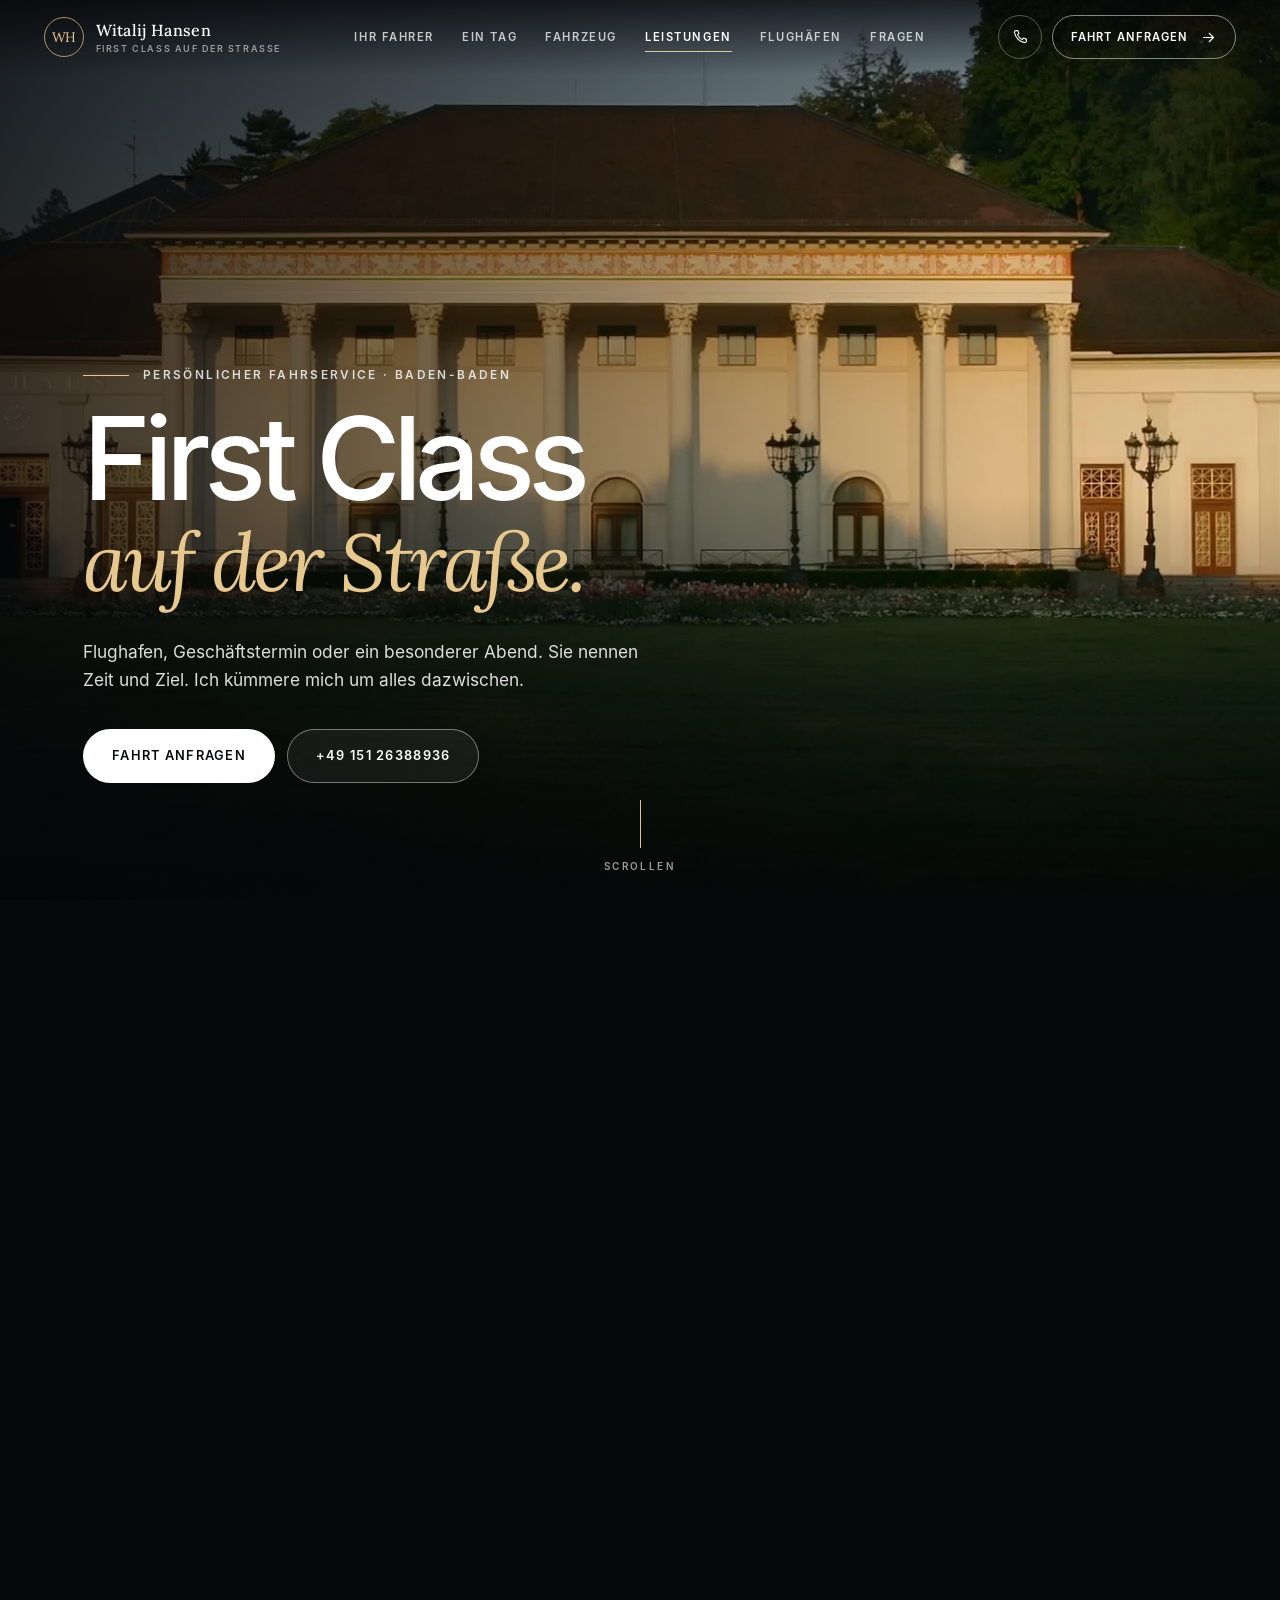
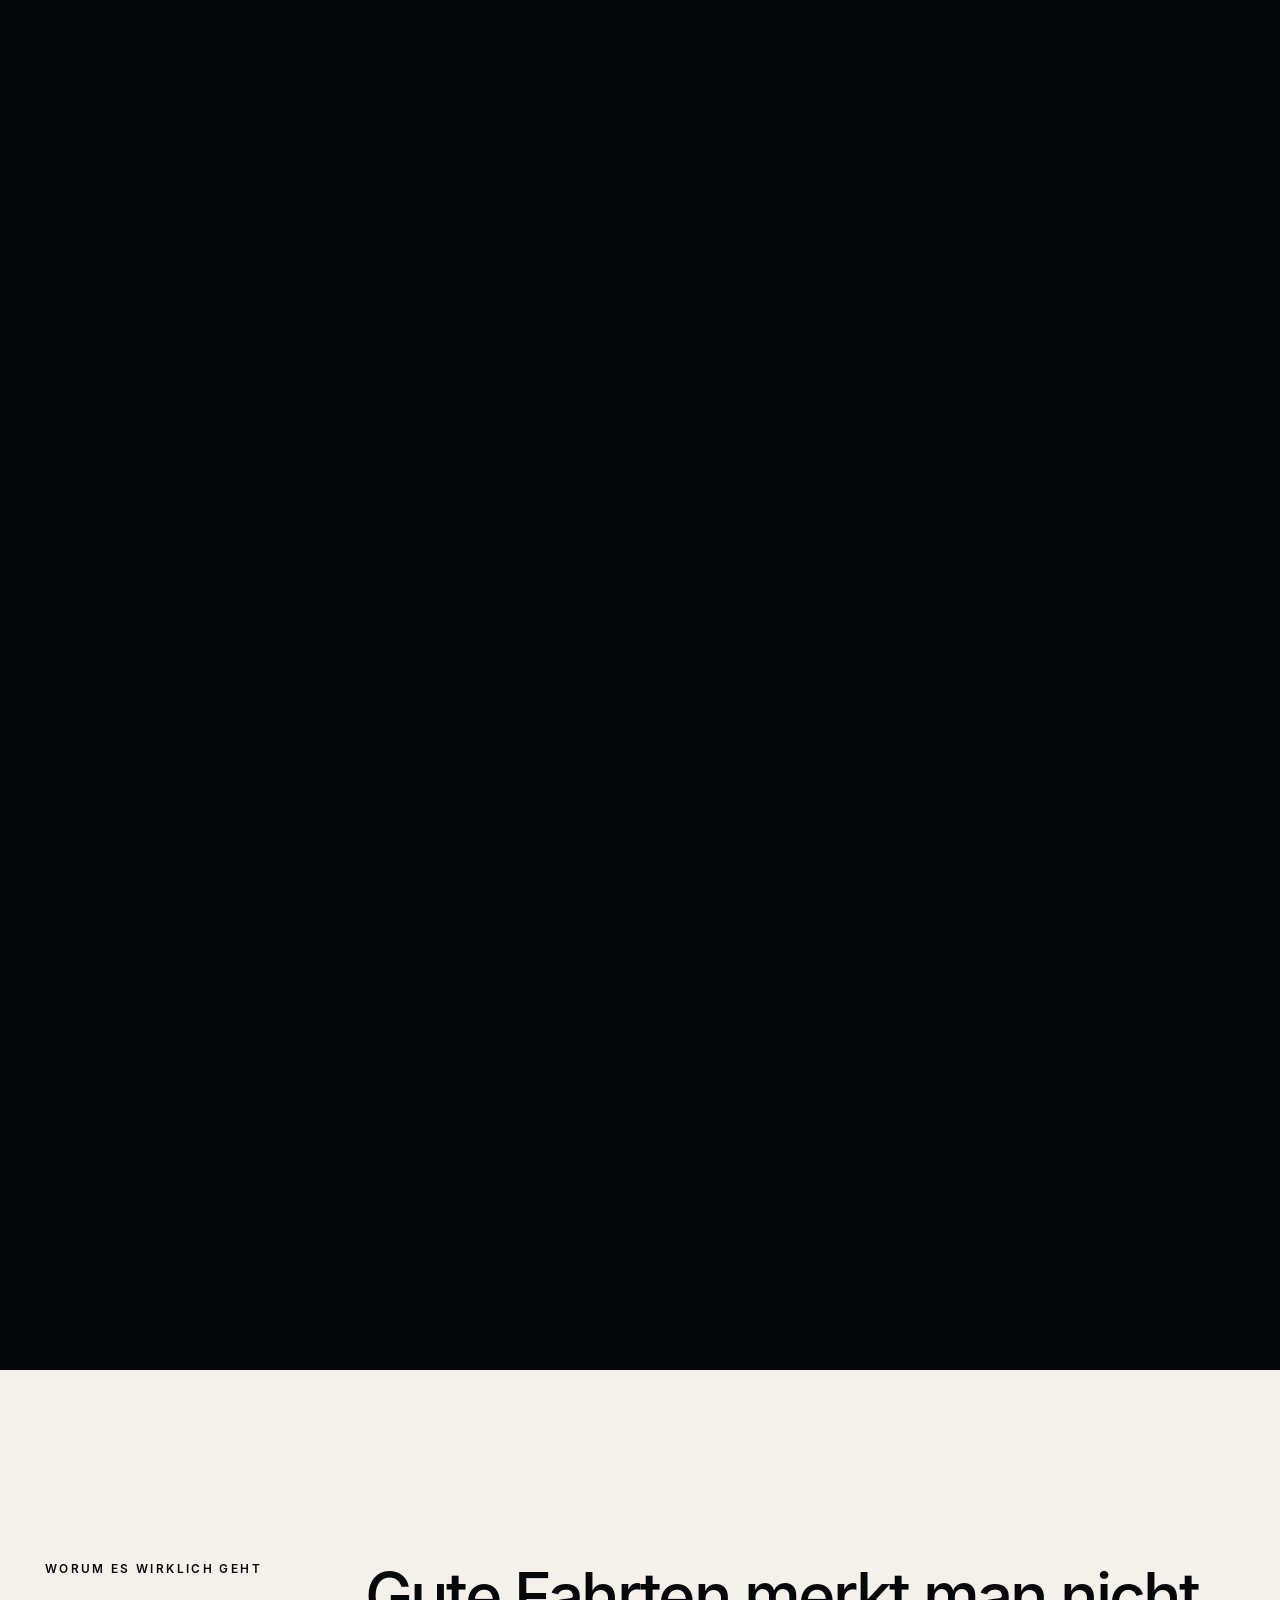
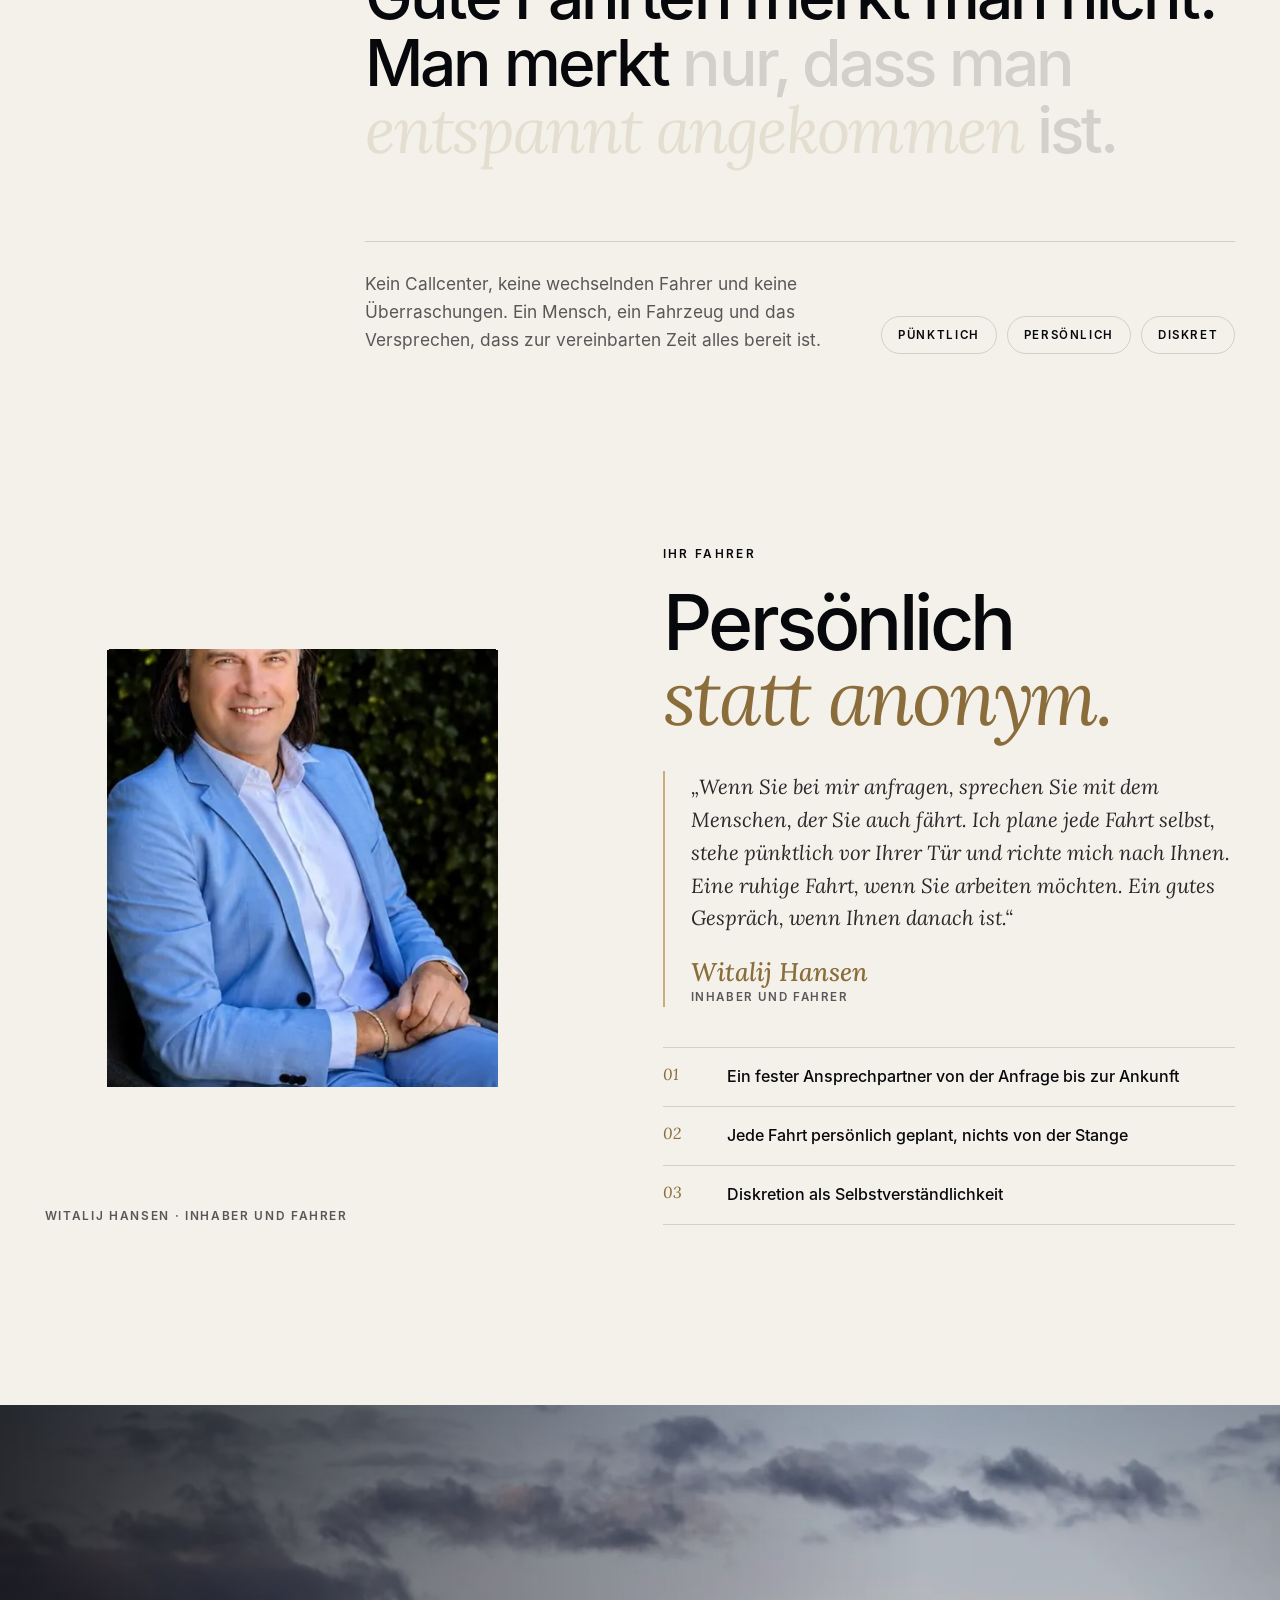
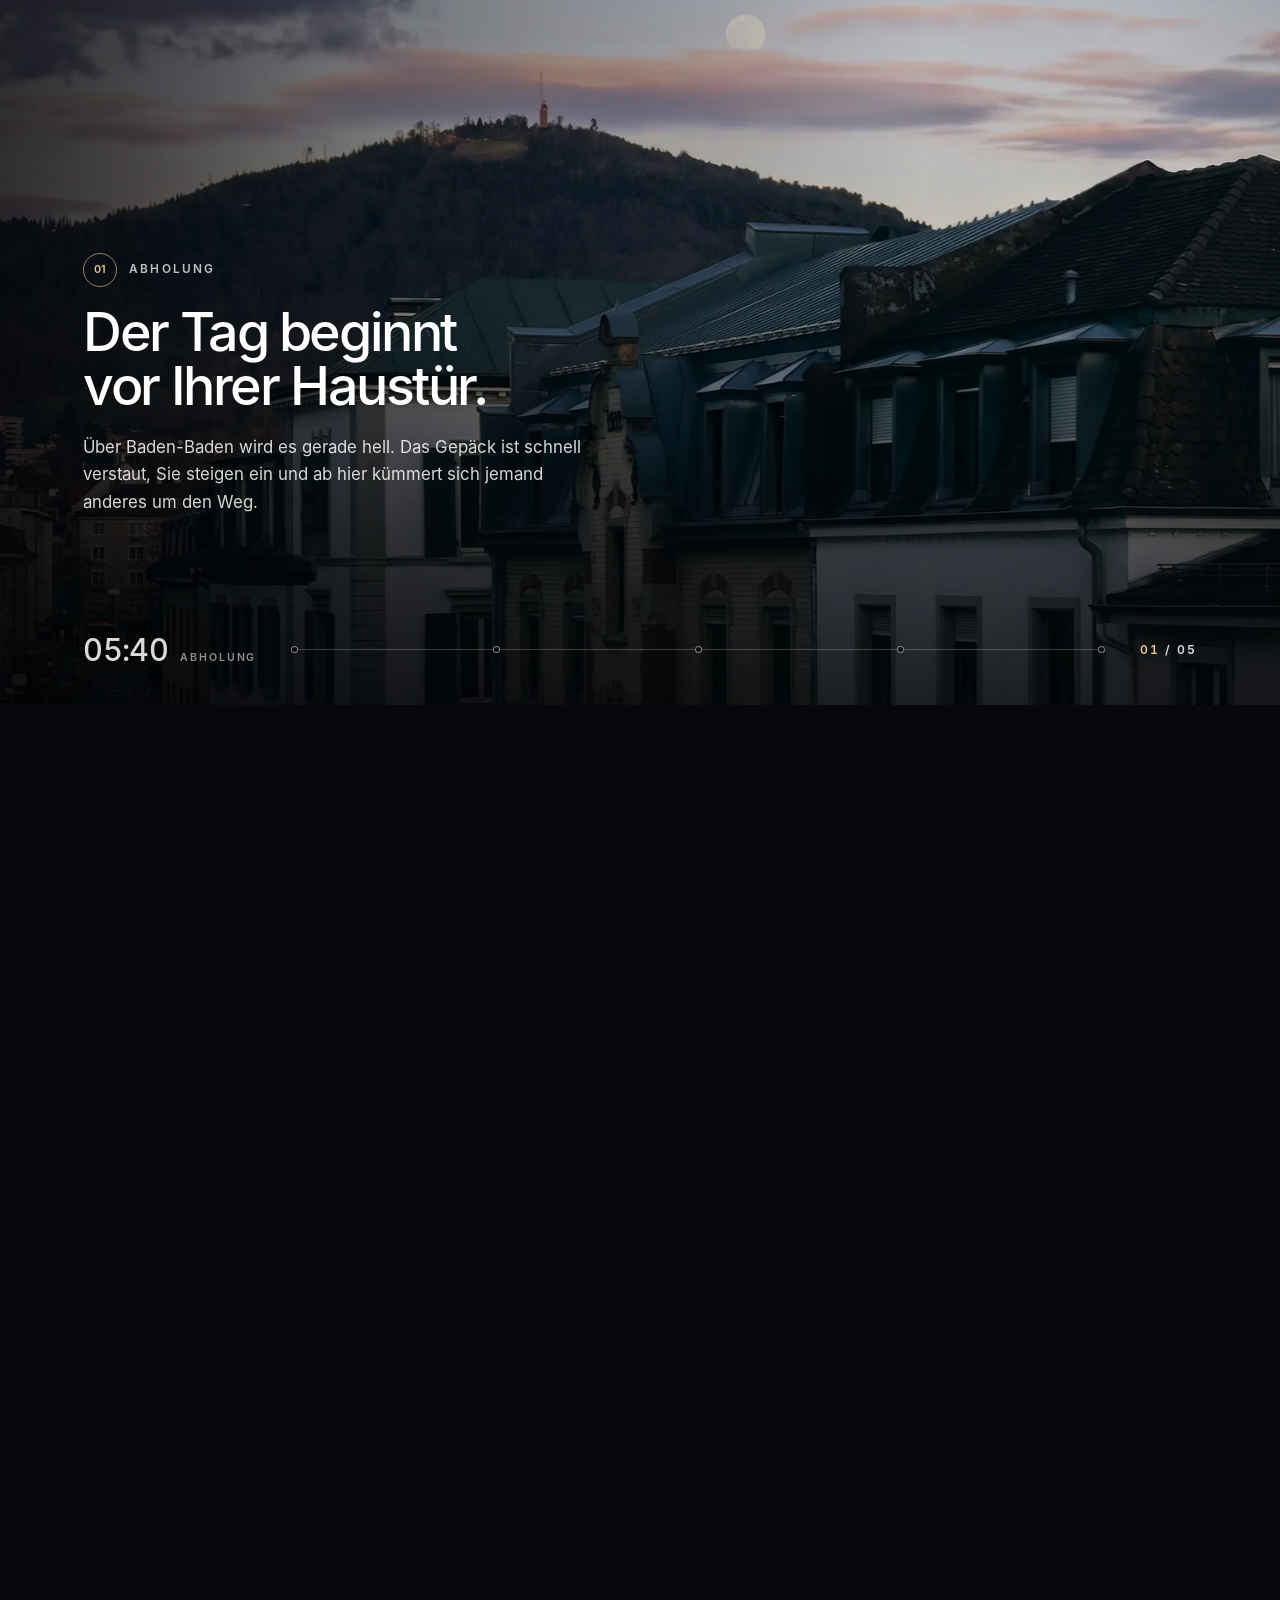
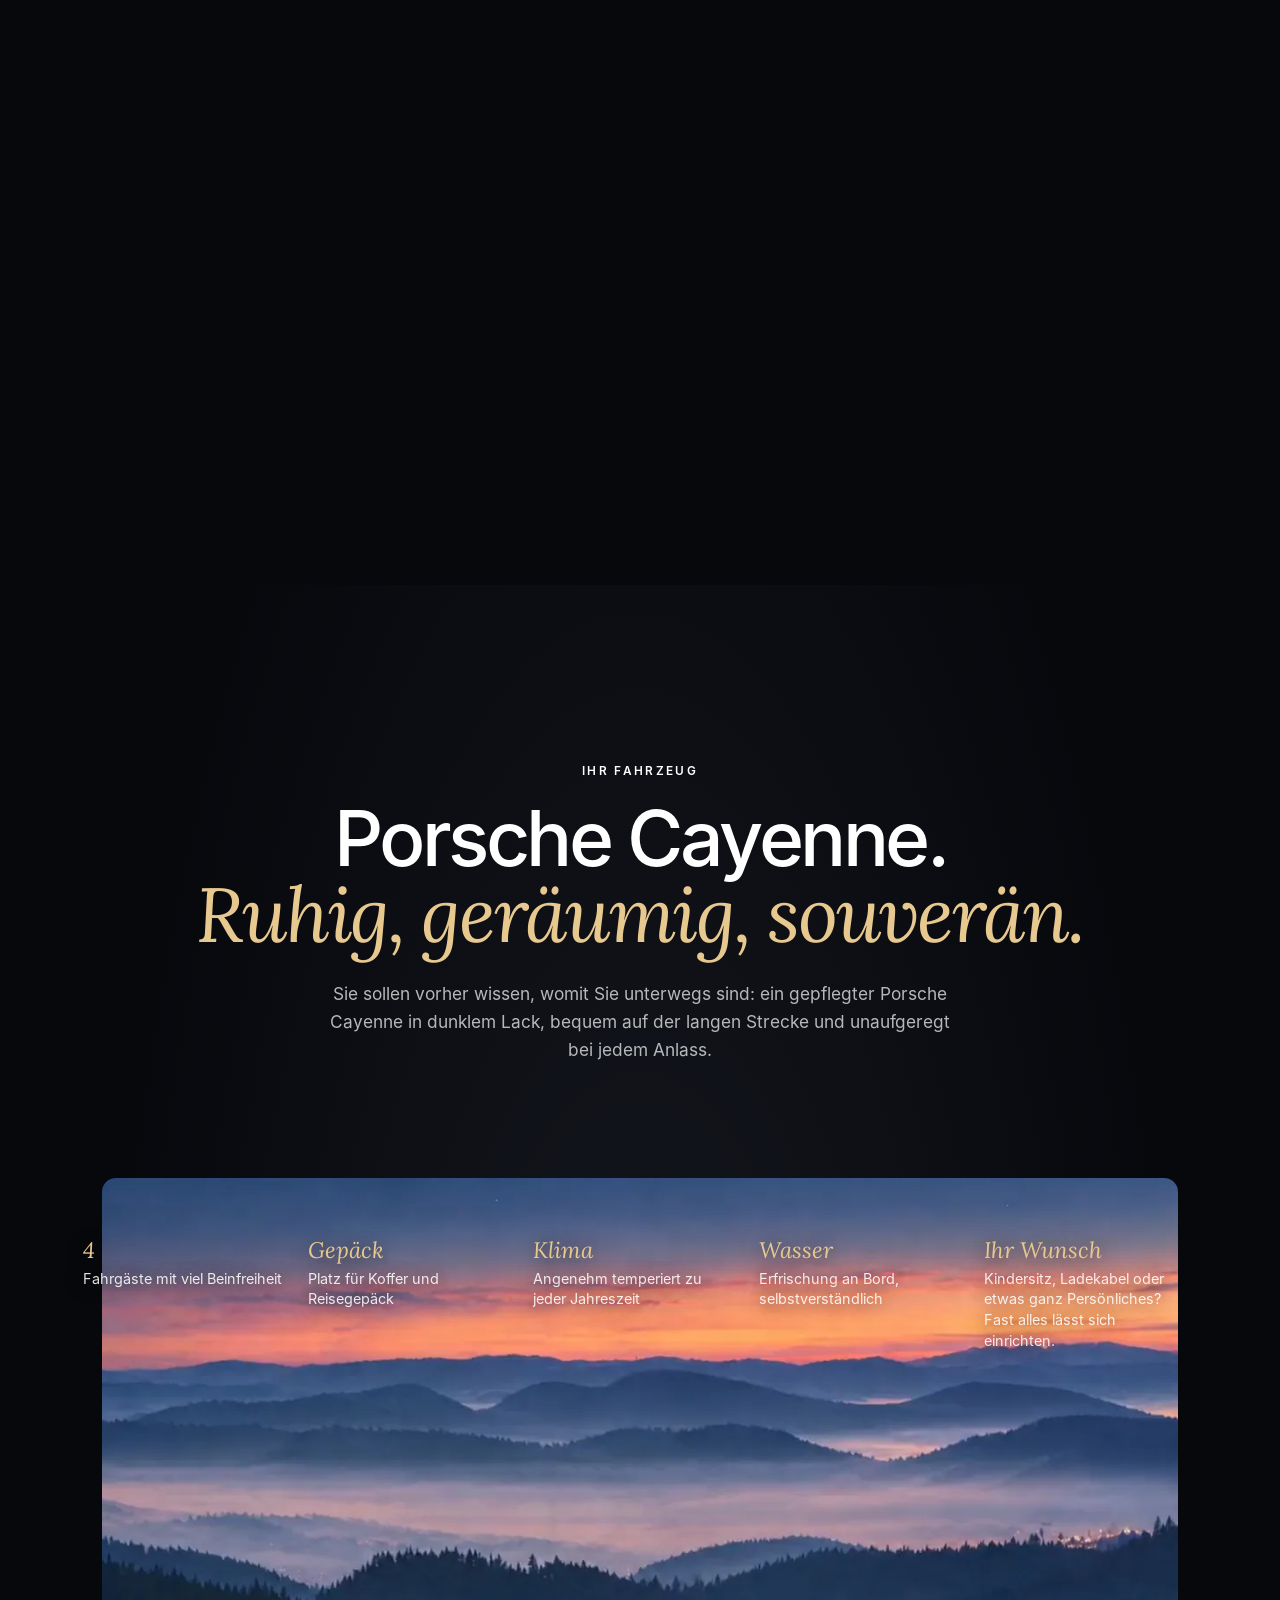
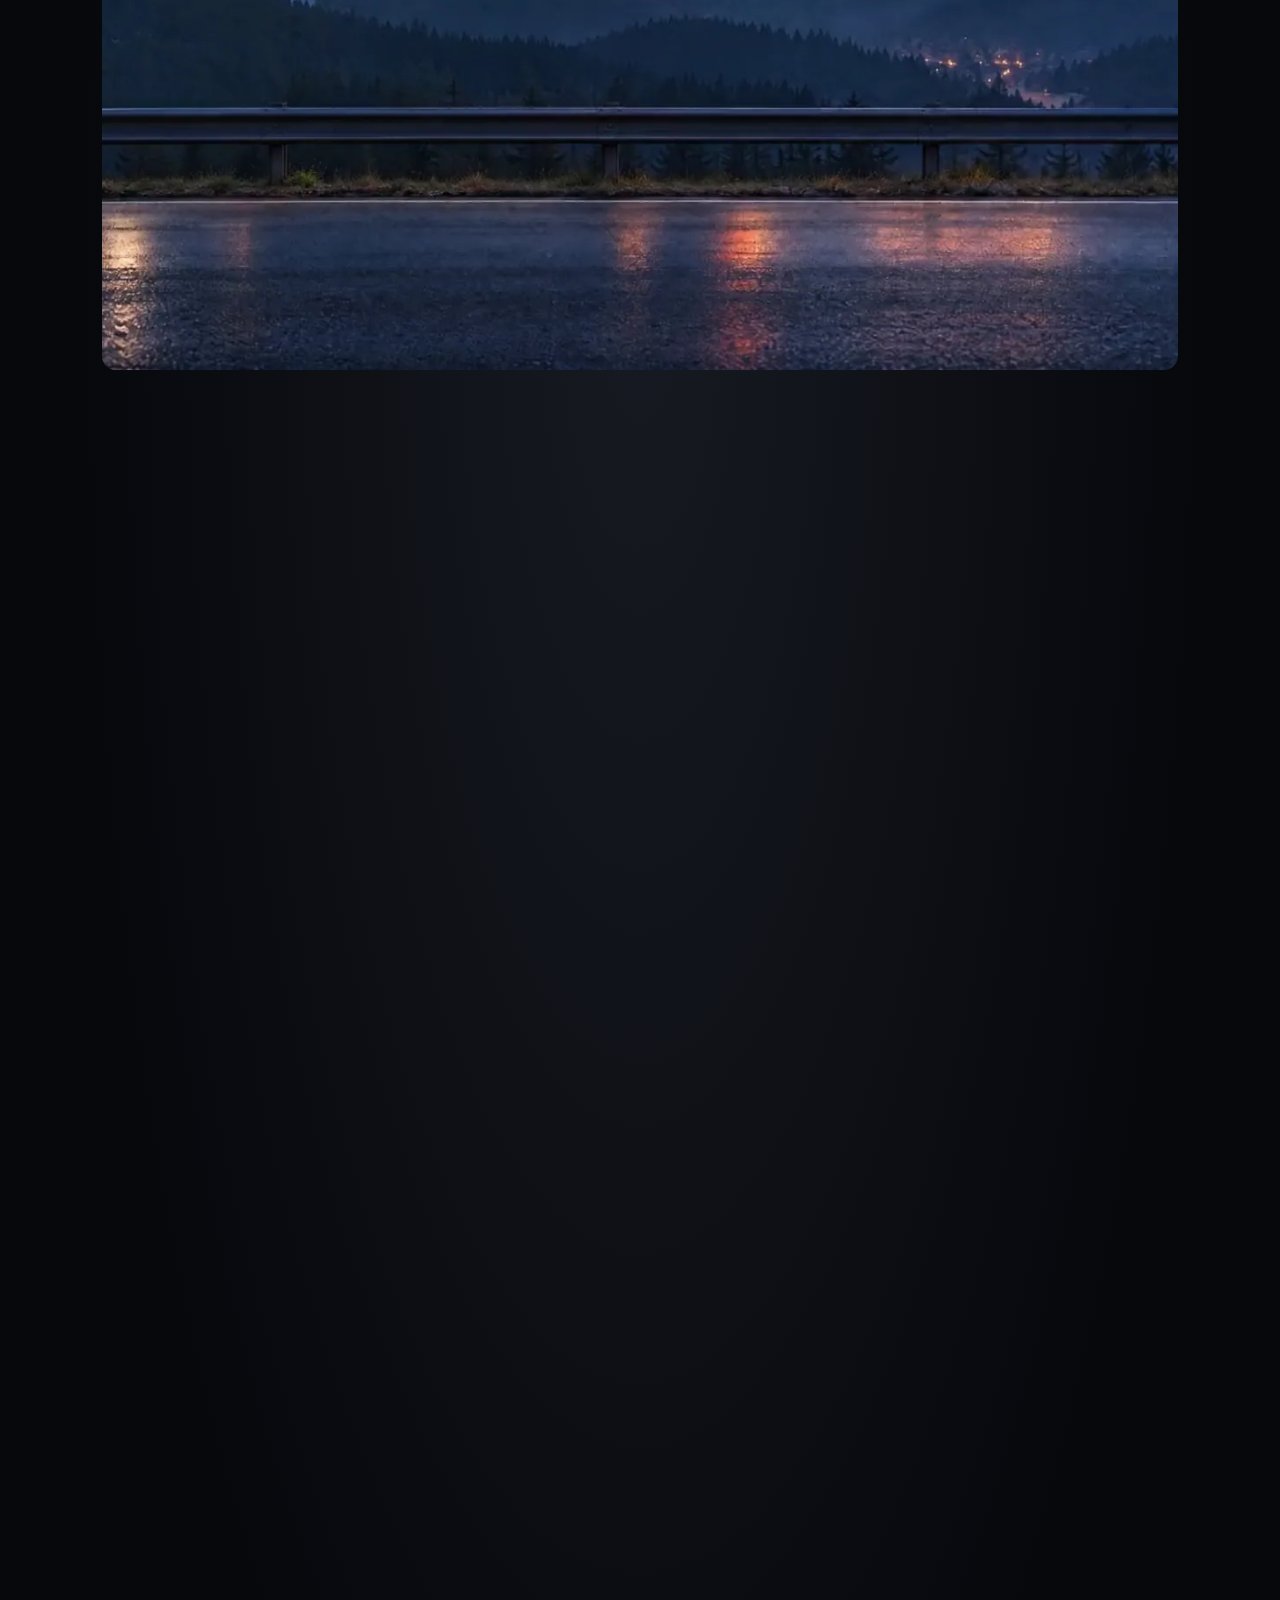
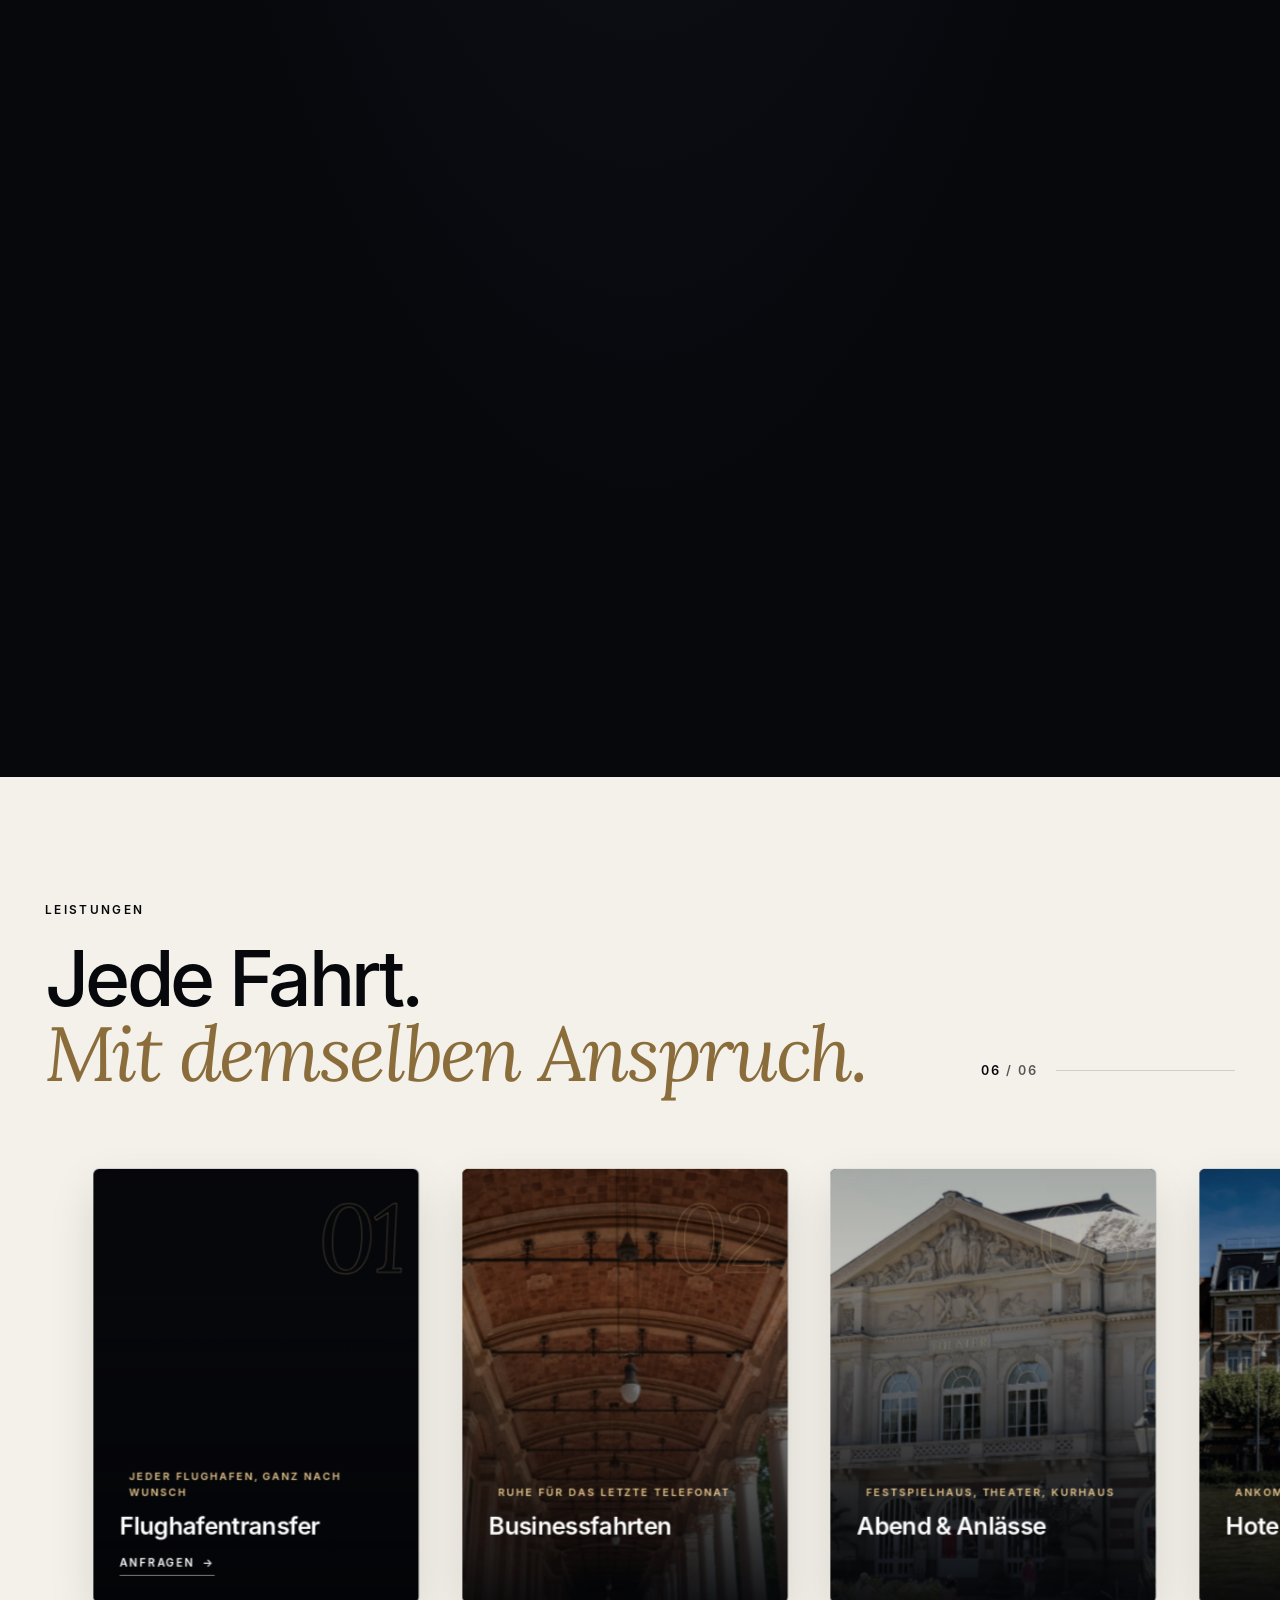
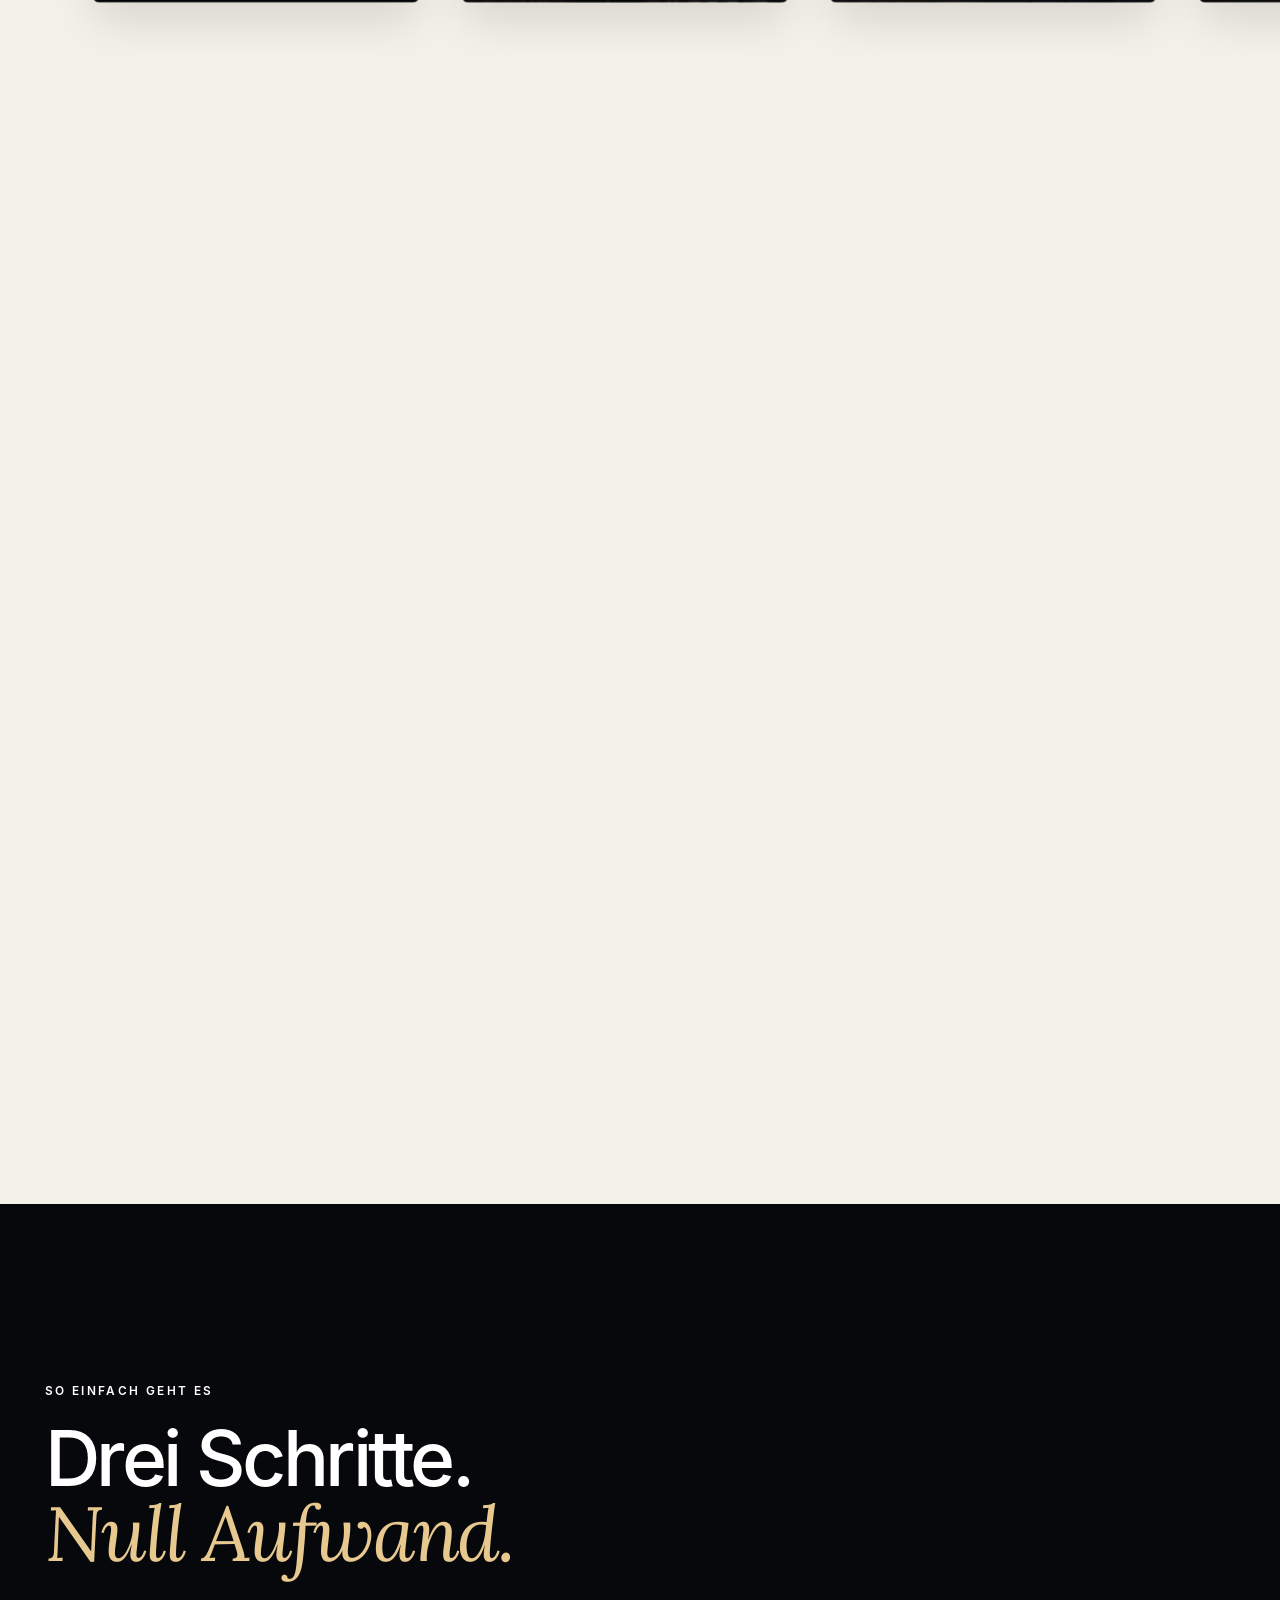
==== commit d039ce7e: "V3: Smartphone-Feinschliff II – Kurhaus größer, Film weiter und heller, Ausstattung als Freitext, we" ====
--- a/v3/index.html
+++ b/v3/index.html
@@ -23,8 +23,8 @@
   <link rel="preload" href="assets/fonts/inter-Regular.woff" as="font" type="font/woff" crossorigin>
   <link rel="preload" href="assets/fonts/lora-italic.woff" as="font" type="font/woff" crossorigin>
   <link rel="preload" as="image" href="assets/video/kurhaus-poster.webp" media="(min-width: 768px)">
-  <link rel="preload" as="image" href="assets/video/kurhaus-poster-m.webp?v=9" media="(max-width: 767px)">
-  <link rel="stylesheet" href="styles.css?v=9">
+  <link rel="preload" as="image" href="assets/video/kurhaus-poster-m.webp?v=10" media="(max-width: 767px)">
+  <link rel="stylesheet" href="styles.css?v=10">
   <script type="application/ld+json">
   {
     "@context": "https://schema.org",
@@ -75,10 +75,10 @@
       <div class="hero-stage">
         <div class="media" aria-hidden="true">
           <picture class="media-poster">
-            <source media="(max-width: 767px)" srcset="assets/video/kurhaus-poster-m.webp?v=9">
+            <source media="(max-width: 767px)" srcset="assets/video/kurhaus-poster-m.webp?v=10">
             <img src="assets/video/kurhaus-poster.webp" alt="" fetchpriority="high" decoding="async">
           </picture>
-          <video class="scrub" muted playsinline preload="auto" data-src="assets/video/kurhaus.mp4" data-src-m="assets/video/kurhaus-m.mp4?v=9"></video>
+          <video class="scrub" muted playsinline preload="auto" data-src="assets/video/kurhaus.mp4" data-src-m="assets/video/kurhaus-m.mp4?v=10"></video>
         </div>
         <div class="hero-shade" aria-hidden="true"></div>
 
@@ -145,23 +145,23 @@
       <h2 class="sr-only" id="film-title">Ein Tag mit First Class auf der Straße</h2>
       <div class="film-stage">
         <div class="film-scenes" aria-hidden="true">
-          <div class="scene" data-scene="0">
-            <picture class="kb"><source media="(max-width: 767px)" srcset="assets/img/merkur-morgen-m.webp"><img src="assets/img/merkur-morgen-d.webp" alt="" loading="lazy" decoding="async"></picture>
-          </div>
-          <div class="scene" data-scene="1">
+          <div class="scene framed" data-scene="0">
+            <picture class="kb"><source media="(max-width: 767px)" srcset="assets/img/merkur-morgen-m2.webp"><img src="assets/img/merkur-morgen-d.webp" alt="" loading="lazy" decoding="async"></picture>
+          </div>
+          <div class="scene framed" data-scene="1">
             <div class="media">
-              <picture class="media-poster"><source media="(max-width: 767px)" srcset="assets/video/flughafen-poster-m.webp"><img src="assets/video/flughafen-poster.webp" alt="" loading="lazy" decoding="async"></picture>
-              <video class="scrub" muted playsinline preload="none" data-src="assets/video/flughafen.mp4" data-src-m="assets/video/flughafen-m.mp4"></video>
-            </div>
-          </div>
-          <div class="scene" data-scene="2">
+              <picture class="media-poster"><source media="(max-width: 767px)" srcset="assets/video/flughafen-poster-m2.webp"><img src="assets/video/flughafen-poster.webp" alt="" loading="lazy" decoding="async"></picture>
+              <video class="scrub" muted playsinline preload="none" data-src="assets/video/flughafen.mp4" data-src-m="assets/video/flughafen-m2.mp4"></video>
+            </div>
+          </div>
+          <div class="scene framed" data-scene="2">
             <div class="media">
-              <picture class="media-poster"><source media="(max-width: 767px)" srcset="assets/video/trinkhalle-poster-m.webp"><img src="assets/video/trinkhalle-poster.webp" alt="" loading="lazy" decoding="async"></picture>
-              <video class="scrub" muted playsinline preload="none" data-src="assets/video/trinkhalle.mp4" data-src-m="assets/video/trinkhalle-m.mp4"></video>
-            </div>
-          </div>
-          <div class="scene" data-scene="3">
-            <picture class="kb"><source media="(max-width: 767px)" srcset="assets/img/allee-abend-m.webp"><img src="assets/img/allee-abend-d.webp" alt="" loading="lazy" decoding="async"></picture>
+              <picture class="media-poster"><source media="(max-width: 767px)" srcset="assets/video/trinkhalle-poster-m2.webp"><img src="assets/video/trinkhalle-poster.webp" alt="" loading="lazy" decoding="async"></picture>
+              <video class="scrub" muted playsinline preload="none" data-src="assets/video/trinkhalle.mp4" data-src-m="assets/video/trinkhalle-m2.mp4"></video>
+            </div>
+          </div>
+          <div class="scene framed" data-scene="3">
+            <picture class="kb"><source media="(max-width: 767px)" srcset="assets/img/allee-abend-m2.webp"><img src="assets/img/allee-abend-d.webp" alt="" loading="lazy" decoding="async"></picture>
           </div>
           <div class="scene" data-scene="4">
             <picture class="kb"><source media="(max-width: 767px)" srcset="assets/img/heimweg-nacht-m.webp?v=9"><img src="assets/img/heimweg-nacht-d.webp?v=9" alt="" loading="lazy" decoding="async"></picture>
@@ -179,7 +179,7 @@
           <article class="caption" data-caption="1">
             <p class="caption-kicker"><span>02</span>Flughafentransfer</p>
             <h3>Rechtzeitig am Terminal. Ohne Hektik.</h3>
-            <p>Baden Airpark, Straßburg, Stuttgart, Basel oder Frankfurt. Die Abfahrt wird von Ihrer Flugzeit aus rückwärts geplant, damit am Ende Zeit bleibt statt Stress.</p>
+            <p>Baden Airpark, Straßburg, Stuttgart, Basel, Frankfurt oder jeder andere Flughafen. Die Abfahrt wird von Ihrer Flugzeit aus rückwärts geplant, damit am Ende Zeit bleibt statt Stress.</p>
             <a class="text-link" href="#flughaefen">Zu den Flughäfen <span aria-hidden="true">↗</span></a>
           </article>
           <article class="caption" data-caption="2">
@@ -225,7 +225,6 @@
           </div>
           <div class="drive-shade" aria-hidden="true"></div>
           <p class="drive-caption"><span></span>Schwarzwaldhochstraße, zur blauen Stunde</p>
-          <p class="drive-note">Abbildung ähnlich</p>
           <ul class="specs" aria-label="Ausstattung"><li style="--i:0"><strong>4</strong><span>Fahrgäste mit viel Beinfreiheit</span></li><li style="--i:1"><strong>Gepäck</strong><span>Platz für Koffer und Reisegepäck</span></li><li style="--i:2"><strong>Klima</strong><span>Angenehm temperiert zu jeder Jahreszeit</span></li><li style="--i:3"><strong>Wasser</strong><span>Erfrischung an Bord, selbstverständlich</span></li><li style="--i:4"><strong>Ihr Wunsch</strong><span>Kindersitz, Ladekabel oder etwas ganz Persönliches? Fast alles lässt sich einrichten.</span></li></ul>
         </div>
       </div>
@@ -251,7 +250,7 @@
             <span class="card-sheen" aria-hidden="true"></span>
             <span class="card-big" aria-hidden="true">01</span>
             <div class="card-body">
-              <p class="card-tag"><span></span>Bis zu fünf Flughäfen</p>
+              <p class="card-tag"><span></span>Jeder Flughafen, ganz nach Wunsch</p>
               <h3>Flughafentransfer</h3>
               <p class="card-text">Abholung zu Hause oder im Hotel. Hin, zurück oder beides, abgestimmt auf Ihre Flugzeiten.</p>
               <a class="card-link" href="#anfrage">Anfragen <span aria-hidden="true">→</span></a>
@@ -338,7 +337,7 @@
       <div class="shell airports-head">
         <p class="kicker reveal">Flughafentransfer</p>
         <h2 class="display reveal" id="airports-title">Abflug ab<br><em>Ihrer Haustür.</em></h2>
-        <p class="airports-lead reveal">Fünf Flughäfen, ein Ansprechpartner. Wählen Sie Ihr Ziel und sehen Sie Strecke und Fahrzeit auf einen Blick.</p>
+        <p class="airports-lead reveal">Die fünf Flughäfen der Region auf einen Blick: Wählen Sie Ihr Ziel und sehen Sie Strecke und Fahrzeit. Ihr Flug startet woanders? Kein Problem, jeder andere Flughafen ist ebenso möglich.</p>
       </div>
       <div class="shell airports-grid">
         <div class="board" data-board>
@@ -372,6 +371,7 @@
               <span class="km">180 km</span><span class="time flap" data-flap="1:50">1:50</span>
             </button></li>
           </ul>
+          <p class="board-more"><span>+</span><span><strong>Jeder andere Flughafen</strong>Köln/Bonn, München, Berlin oder Zürich. Selbstverständlich auf Anfrage.</span></p>
           <div class="board-detail" aria-live="polite">
             <p class="board-detail-text">Tippen Sie auf einen Flughafen, um die Strecke zu sehen.</p>
             <a class="btn btn-solid board-cta" href="#anfrage" data-board-cta hidden>Transfer anfragen</a>
@@ -400,7 +400,7 @@
           <details class="reveal"><summary>Wie viele Personen und wie viel Gepäck passen mit?</summary><p>Bis zu vier Fahrgäste. Nennen Sie Ihr Gepäck bei der Anfrage kurz, damit alles bequem Platz findet.</p></details>
           <details class="reveal"><summary>Kann ich besondere Wünsche äußern?</summary><p>Sehr gerne. Ob Kindersitz, ein Zwischenstopp oder etwas ganz Persönliches: Schreiben Sie es einfach in Ihre Anfrage. Auf Wunsch lässt sich fast alles einrichten.</p></details>
           <details class="reveal"><summary>Kann ich spontan einsteigen wie bei einem Taxi?</summary><p>Nein. Es handelt sich um einen Mietwagen mit Fahrer. Jede Fahrt wird vorab bestellt und abgestimmt. Genau das sorgt dafür, dass zur vereinbarten Zeit alles bereit ist.</p></details>
-          <details class="reveal"><summary>Fahren Sie auch ins Ausland?</summary><p>Ja, zum Beispiel nach Straßburg oder zum EuroAirport Basel-Mulhouse. Weitere Ziele gerne auf Anfrage.</p></details>
+          <details class="reveal"><summary>Fahren Sie auch ins Ausland?</summary><p>Ja, zum Beispiel nach Straßburg oder zum EuroAirport Basel-Mulhouse. Auch weiter entfernte Flughäfen und Ziele sind selbstverständlich möglich, sprechen Sie mich einfach an.</p></details>
         </div>
       </div>
     </section>
@@ -448,6 +448,6 @@
 
   <a class="dock-cta" href="#anfrage">Fahrt anfragen</a>
 
-  <script src="script.js?v=9" defer></script>
+  <script src="script.js?v=10" defer></script>
 </body>
 </html>
--- a/v3/styles.css
+++ b/v3/styles.css
@@ -608,3 +608,59 @@
 @media (max-width: 767px) {
   .kb img { transform: scale(calc(1.01 + var(--s) * .05)) translate3d(0, calc((var(--s) - .5) * -1%), 0); }
 }
+
+/* ==========================================================
+   V4 · Feinschliff nach Smartphone-Durchsicht (07.10.2026)
+   ========================================================== */
+
+/* Film: insgesamt etwas heller */
+.film-shade { background: radial-gradient(ellipse at 60% 40%, transparent 40%, rgba(0, 0, 0, .4) 100%), linear-gradient(90deg, rgba(4, 5, 8, .7) 0%, rgba(4, 5, 8, .24) 44%, transparent 72%), linear-gradient(180deg, transparent 58%, rgba(4, 5, 8, .62) 100%); }
+.scene.framed .kb img { filter: brightness(1.06); }
+
+/* Fahrzeug: Ausstattung als freier Text oberhalb des Fahrzeugs */
+.specs { top: calc(var(--head) + 40px); bottom: auto; }
+.specs li { border: 0; border-radius: 0; background: none; -webkit-backdrop-filter: none; backdrop-filter: none; padding: 0 8px 0 0; text-shadow: 0 2px 18px rgba(0, 0, 0, .65); }
+.specs span { color: rgba(255, 255, 255, .88); }
+.drive-shade { background: linear-gradient(180deg, rgba(7, 8, 12, calc(.35 + var(--sp) * .3)) 0%, rgba(7, 8, 12, calc(var(--sp) * .2)) 26%, transparent 42%, transparent 72%, rgba(7, 8, 12, .55) 100%); }
+
+/* Flughäfen: Hinweis auf alle weiteren Flughäfen */
+.board-more { display: flex; align-items: center; gap: 14px; margin: 10px 0 0; padding: 14px; border: 1px dashed rgba(231, 200, 143, .35); border-radius: 4px; color: var(--mute-l); font-size: .9rem; line-height: 1.45; }
+.board-more > span:first-child { display: grid; flex: none; width: 34px; height: 34px; place-items: center; border: 1px solid rgba(231, 200, 143, .6); border-radius: 50%; color: var(--gold-hi); font-size: 1.15rem; }
+.board-more strong { display: block; color: #fff; font-weight: 600; }
+
+/* Smartphone und Tablet hochkant: Fahrzeugbereich ohne Anpinnen, kein Leerraum */
+@media (max-width: 767px), (max-width: 1024px) and (orientation: portrait) {
+  .vehicle { padding-bottom: 48px; }
+  .drive { height: auto; margin-top: 26px; }
+  .drive-stage { position: relative; display: flex; flex-direction: column; height: auto; overflow: visible; }
+  .drive-caption { position: relative; inset: auto; order: 0; margin: 0 20px 20px; opacity: 1; }
+  .specs { position: relative; inset: auto; order: 1; margin: 0 20px; grid-template-columns: 1fr 1fr; gap: 16px 22px; }
+  .specs li, .specs li:nth-child(4) { grid-column: auto; padding: 0; gap: 2px; }
+  .specs li:nth-child(5) { grid-column: 1 / -1; }
+  .drive-media { position: relative; inset: auto; order: 2; width: 100%; aspect-ratio: 4 / 3; margin-top: -6px; border-radius: 0; transform: none; -webkit-mask-image: linear-gradient(180deg, transparent 0%, #000 20%, #000 86%, transparent 100%); mask-image: linear-gradient(180deg, transparent 0%, #000 20%, #000 86%, transparent 100%); }
+  .drive-shade { display: none; }
+}
+
+@media (max-width: 767px) {
+  /* Hero: Bild beginnt unter der Kopfzeile, reicht weiter nach unten, gleicher Bildausschnitt */
+  .hero .media { top: var(--head); height: 58svh; -webkit-mask-image: linear-gradient(180deg, #000 76%, transparent 100%); mask-image: linear-gradient(180deg, #000 76%, transparent 100%); }
+  .hero-shade { background: linear-gradient(180deg, rgba(4, 5, 8, .3) 0%, rgba(4, 5, 8, .02) 20%, rgba(4, 5, 8, .08) 42%, rgba(4, 5, 8, .62) 60%, rgba(4, 5, 8, .95) 72%, var(--ink) 82%); }
+  .place-tag { top: calc(var(--head) + 58svh - 6px); bottom: auto; opacity: clamp(0, calc((var(--h) - .3) * 5), 1); }
+  .hero-beat { top: calc(var(--head) + 58svh + 12svh); }
+  .hero-stage::after { display: none; }
+
+  /* Film: weiterer, hellerer Bildausschnitt oben, Text darunter (wie beim Kurhaus) */
+  .scene.framed .kb, .scene.framed .media { top: var(--head); bottom: auto; height: min(125vw, 62svh); -webkit-mask-image: linear-gradient(180deg, #000 70%, transparent 100%); mask-image: linear-gradient(180deg, #000 70%, transparent 100%); }
+  .scene.framed .media { background: transparent; }
+  .scene.framed .kb img { filter: none; }
+  .film-shade { background: linear-gradient(180deg, rgba(4, 5, 8, .25) 0%, transparent 18%, rgba(4, 5, 8, .12) 40%, rgba(4, 5, 8, .72) 60%, rgba(4, 5, 8, .94) 76%, rgba(4, 5, 8, .97) 100%); }
+
+  /* Leistungskarten: weicher Übergang vom Bild in den Text wie am Laptop */
+  .card::after { background: none; }
+  .card-media::after { content: ""; position: absolute; inset: 0; pointer-events: none; background: linear-gradient(180deg, rgba(4, 5, 8, .12) 0%, transparent 26%, rgba(4, 5, 8, .3) 52%, rgba(4, 5, 8, .78) 80%, var(--ink) 100%); }
+  .card-body { margin-top: -96px; padding-top: 30px; background: linear-gradient(180deg, transparent 0, rgba(4, 5, 8, .6) 40px, var(--ink) 96px); }
+}
+@media (max-width: 767px) {
+  .specs strong { font-size: 1.3rem; }
+  .specs span { font-size: .88rem; line-height: 1.42; }
+}
